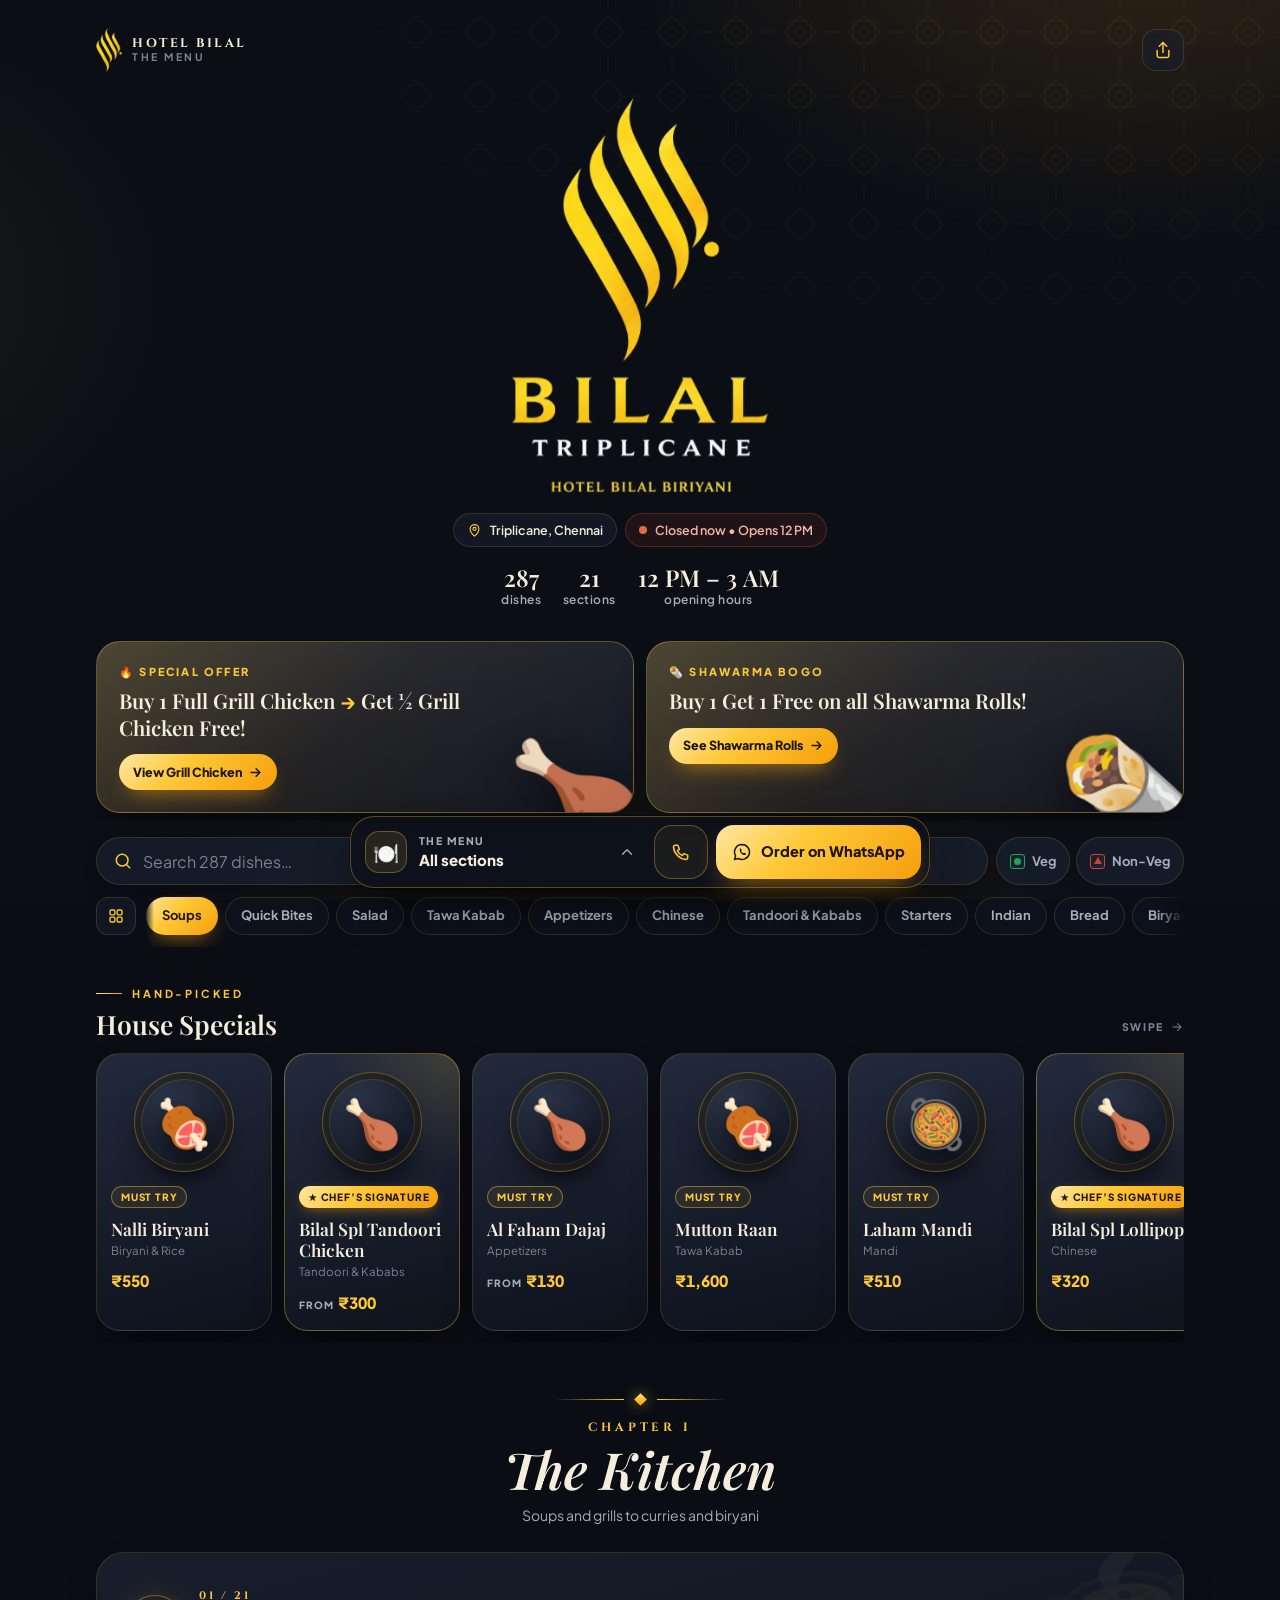
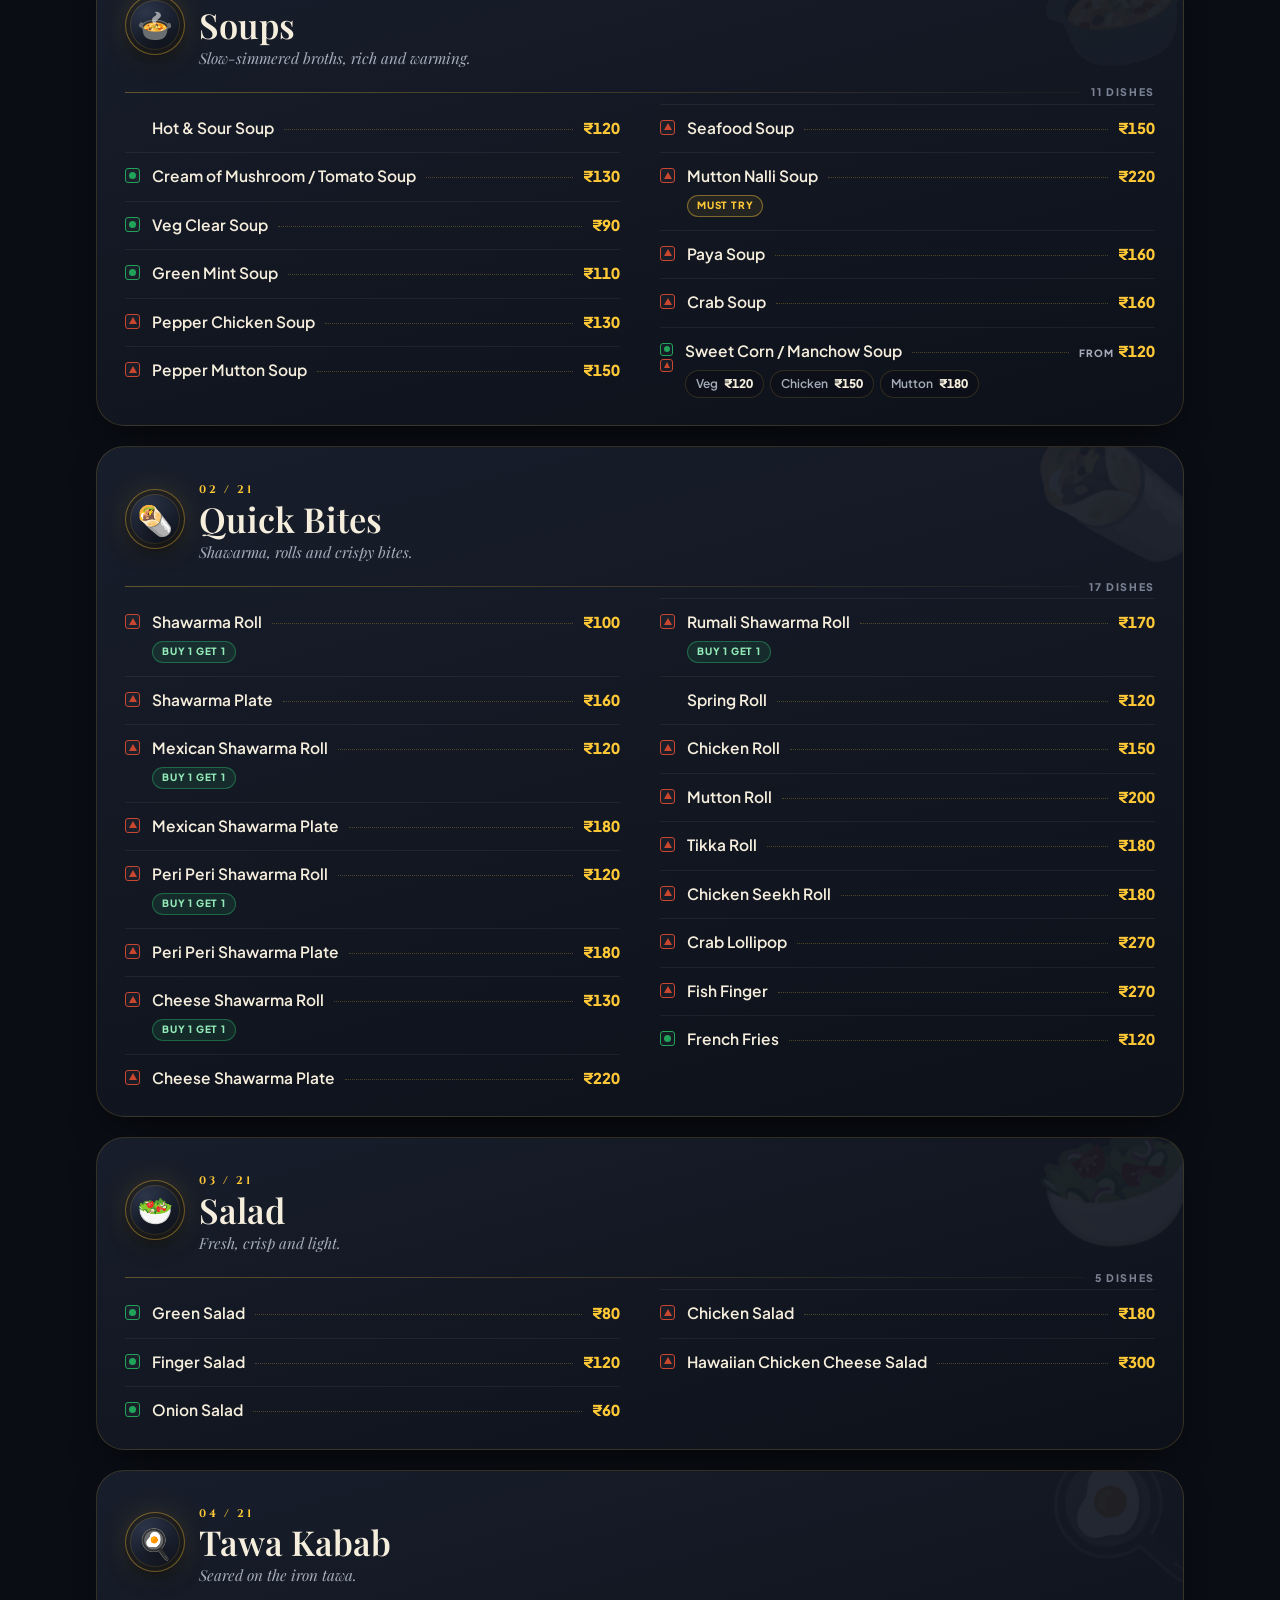
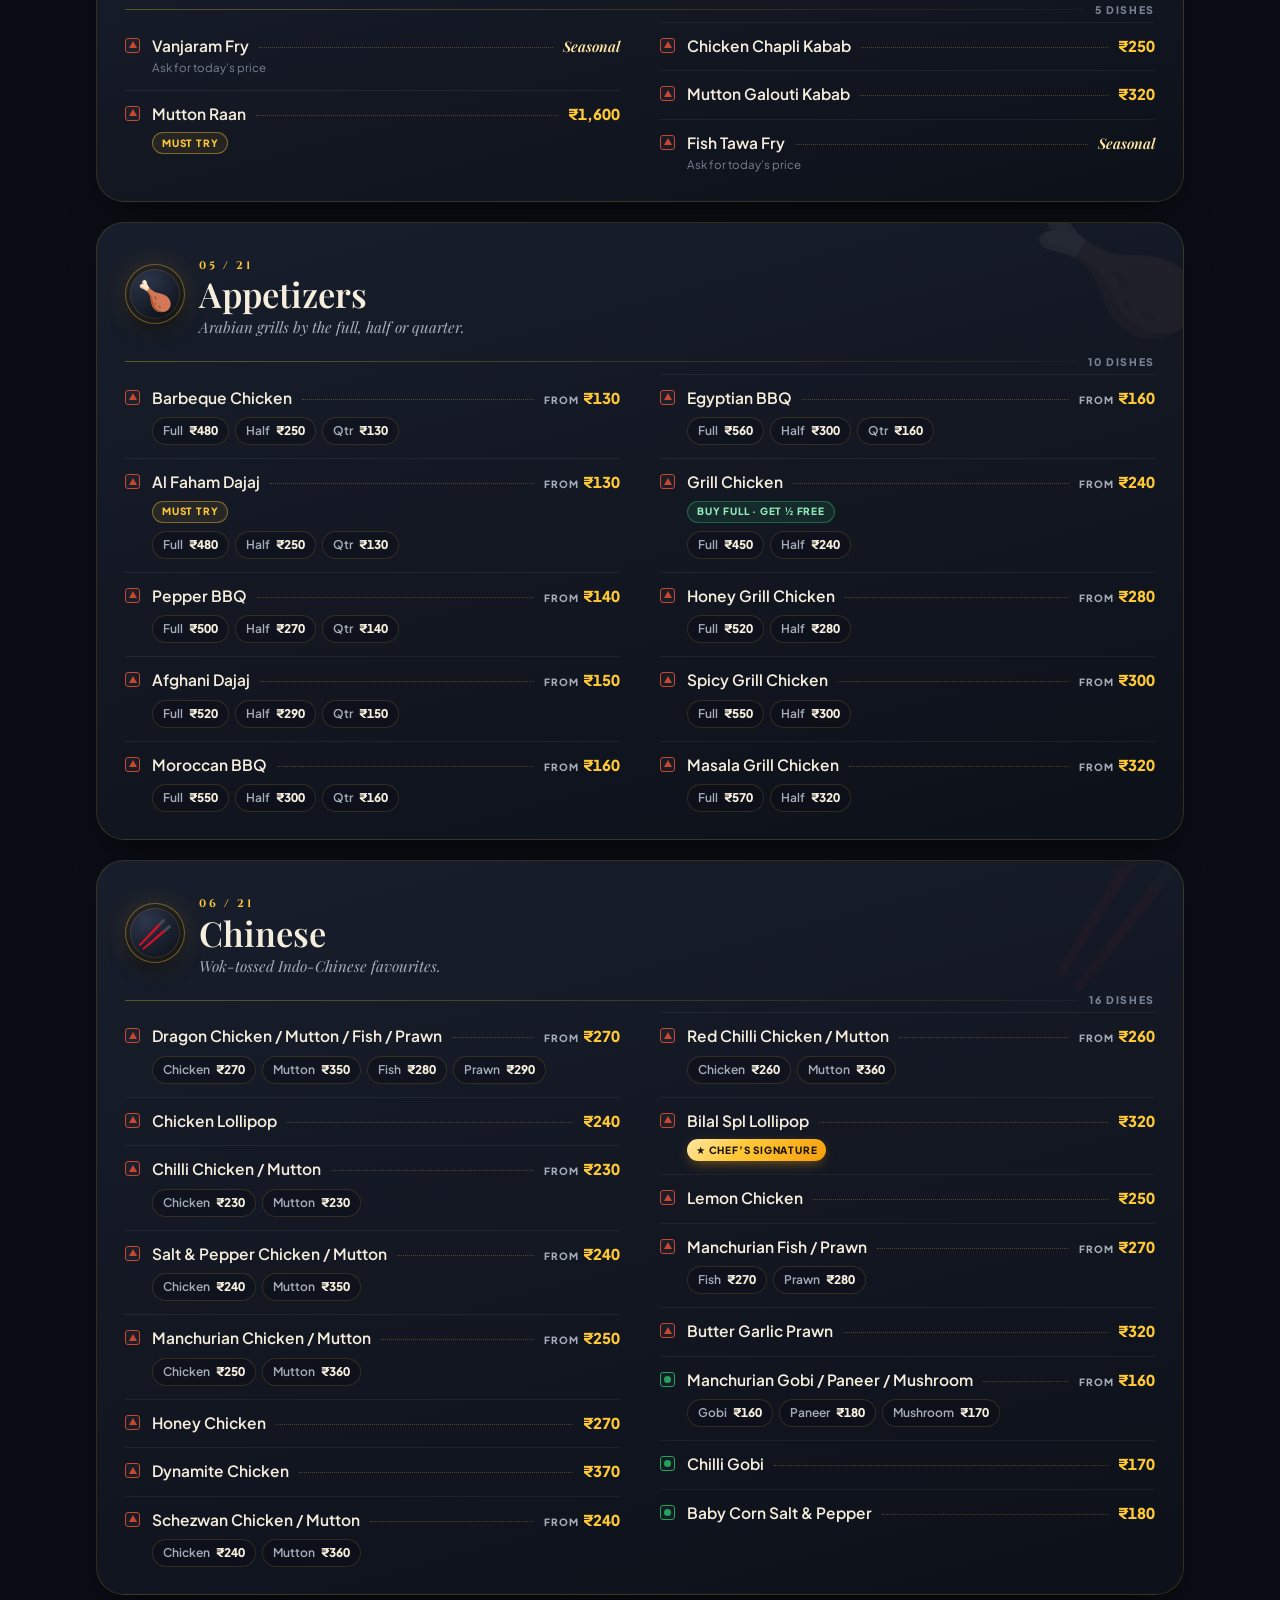
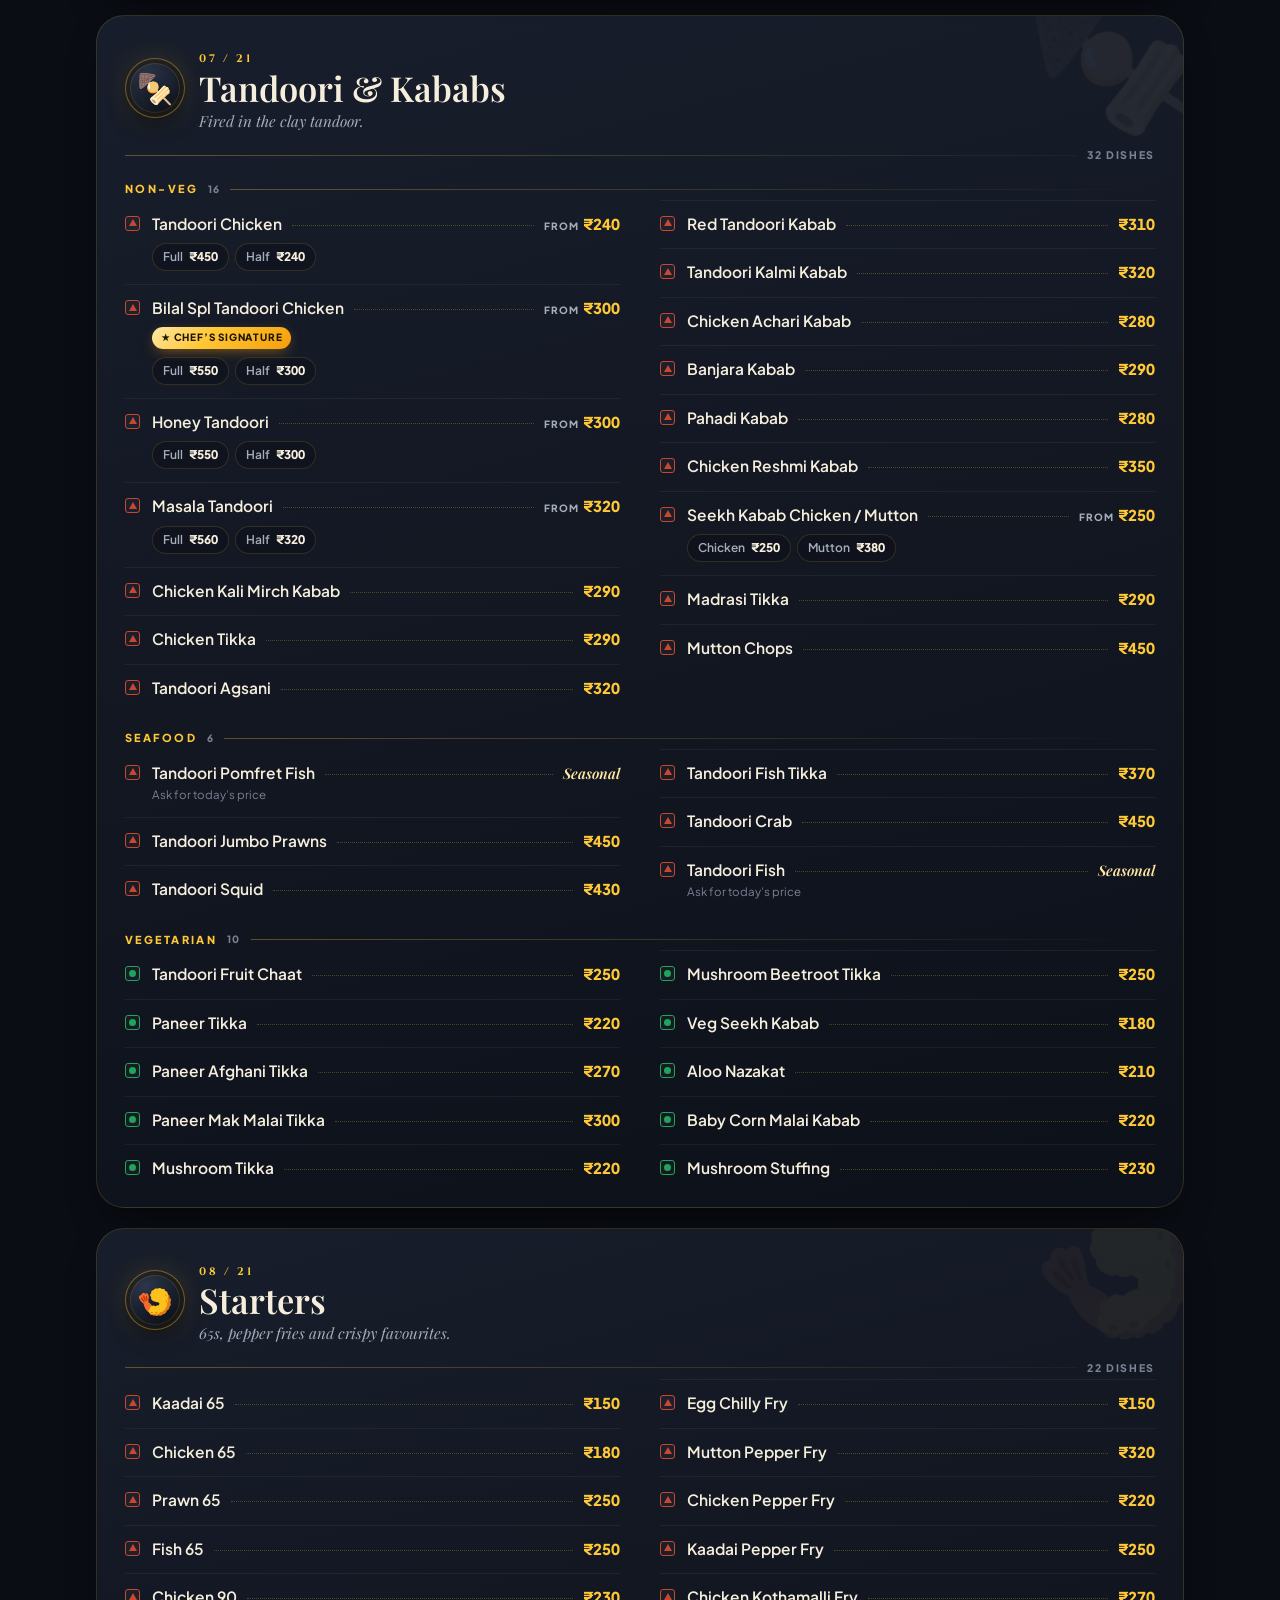
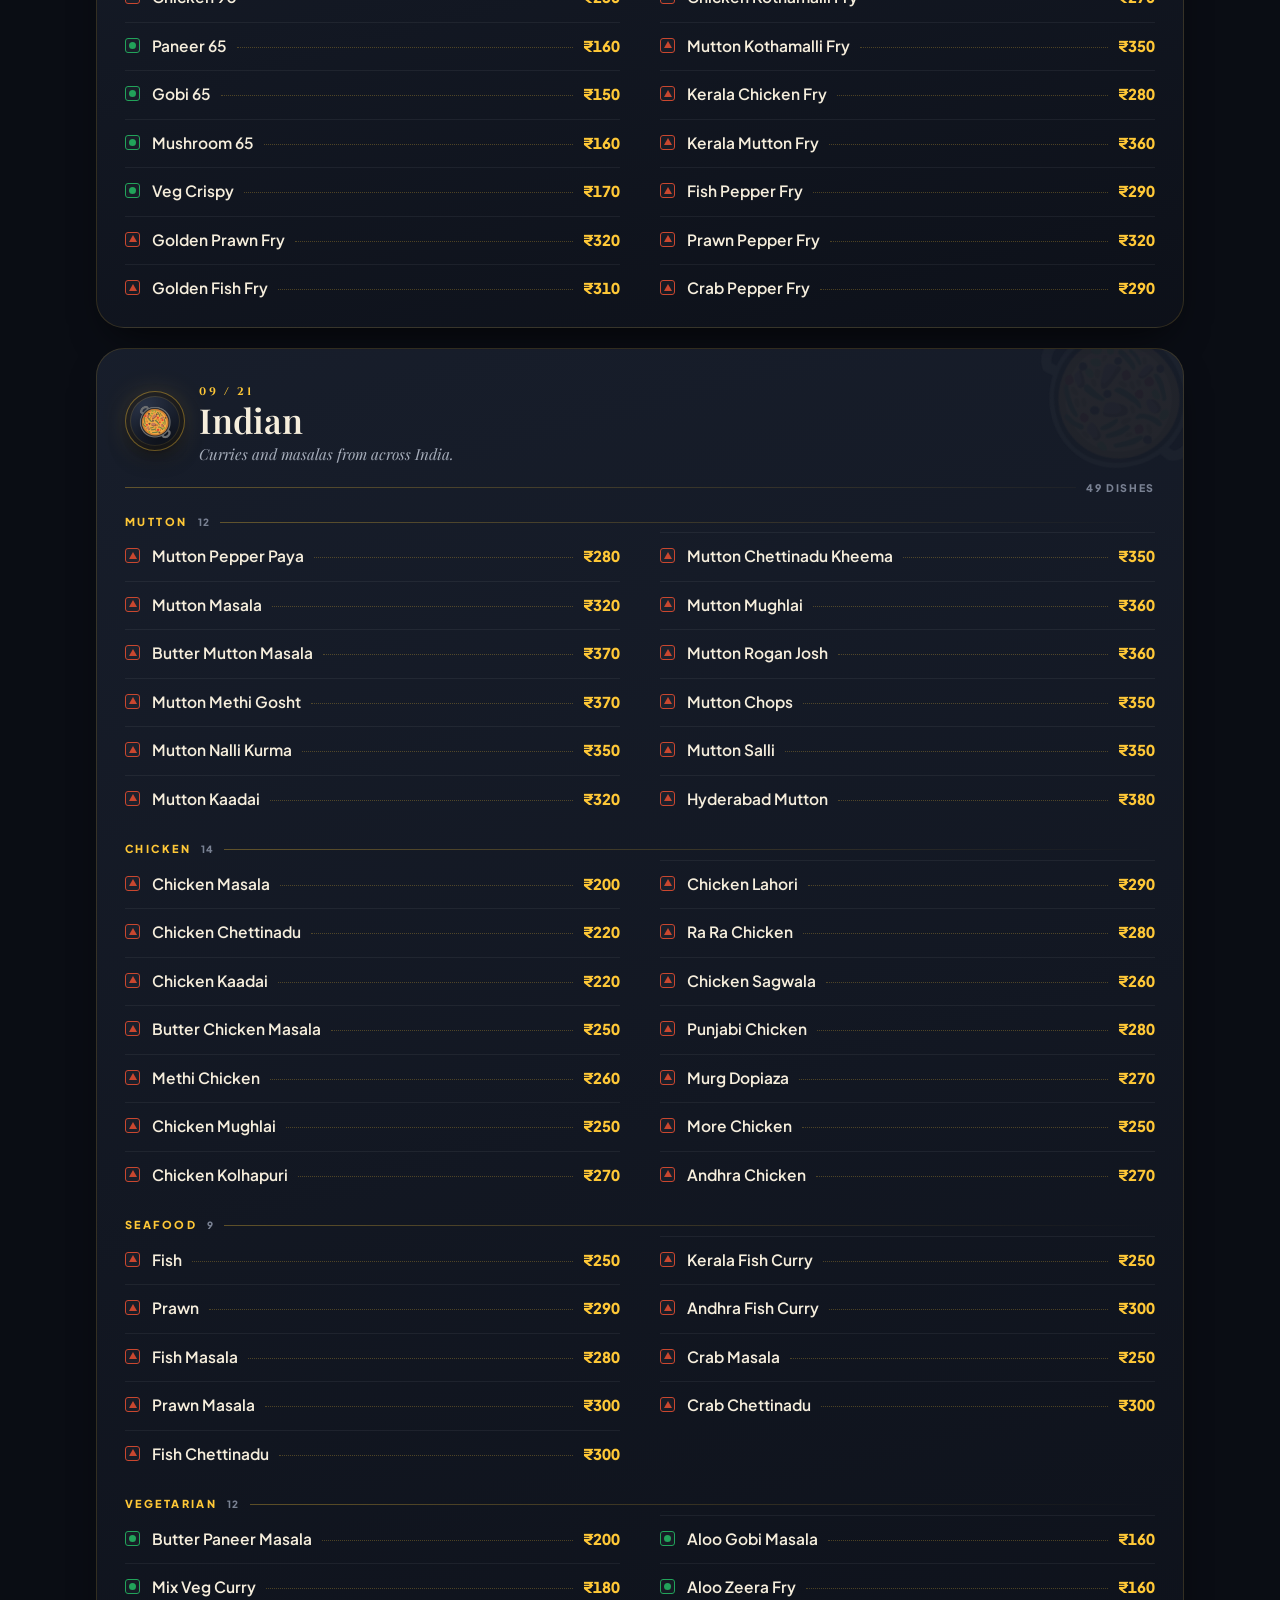
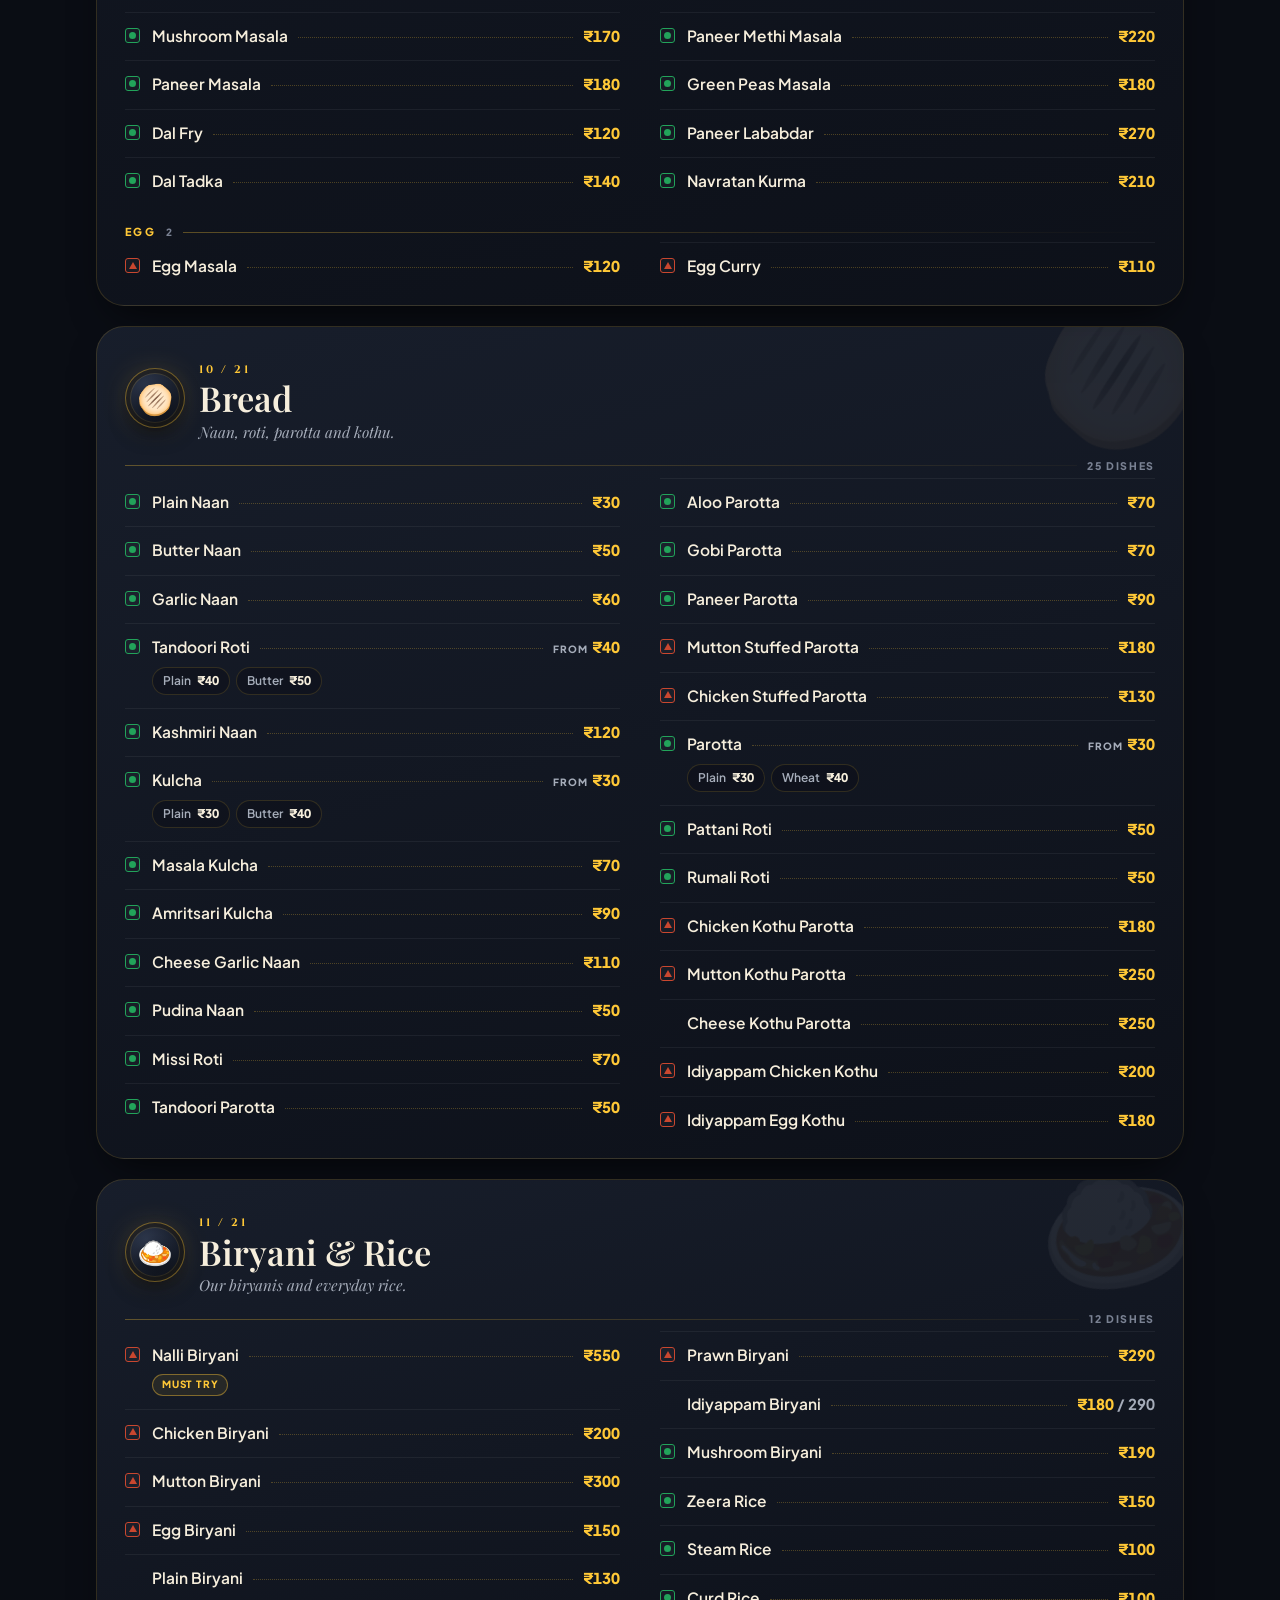
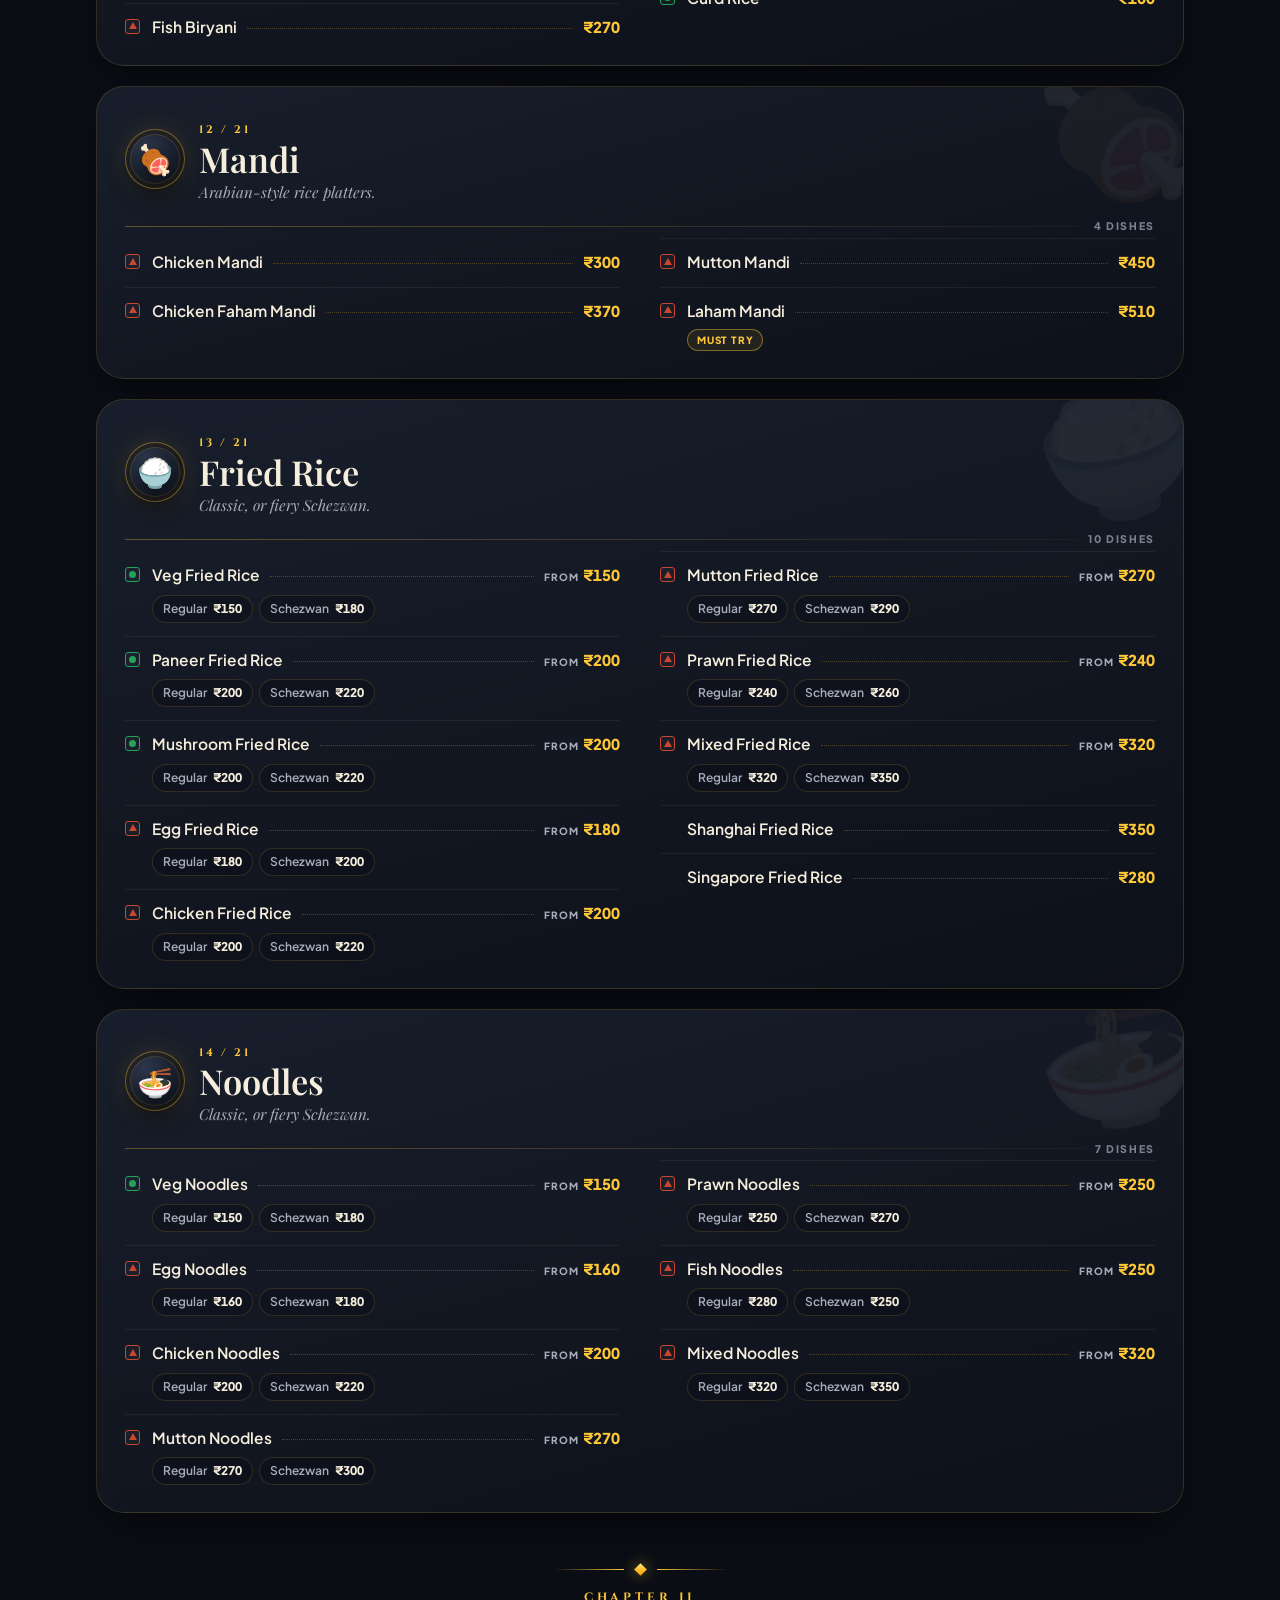
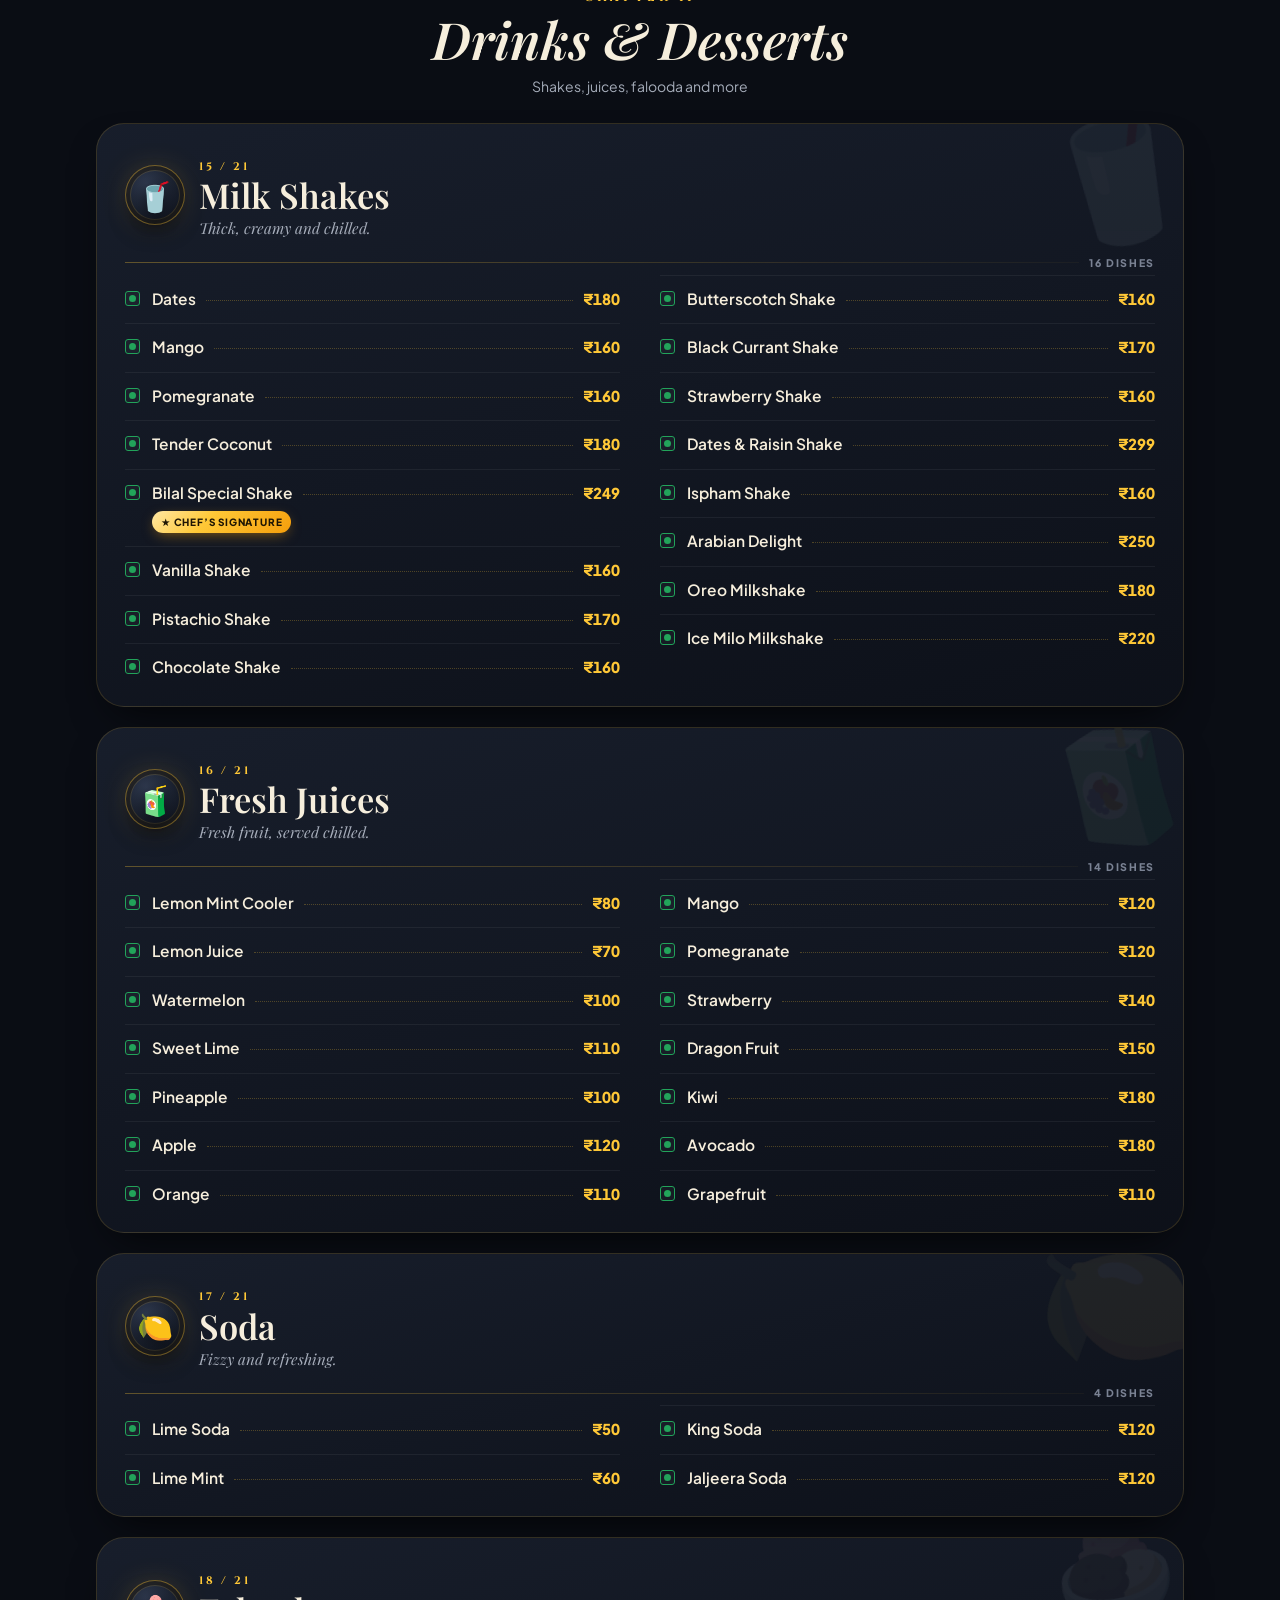
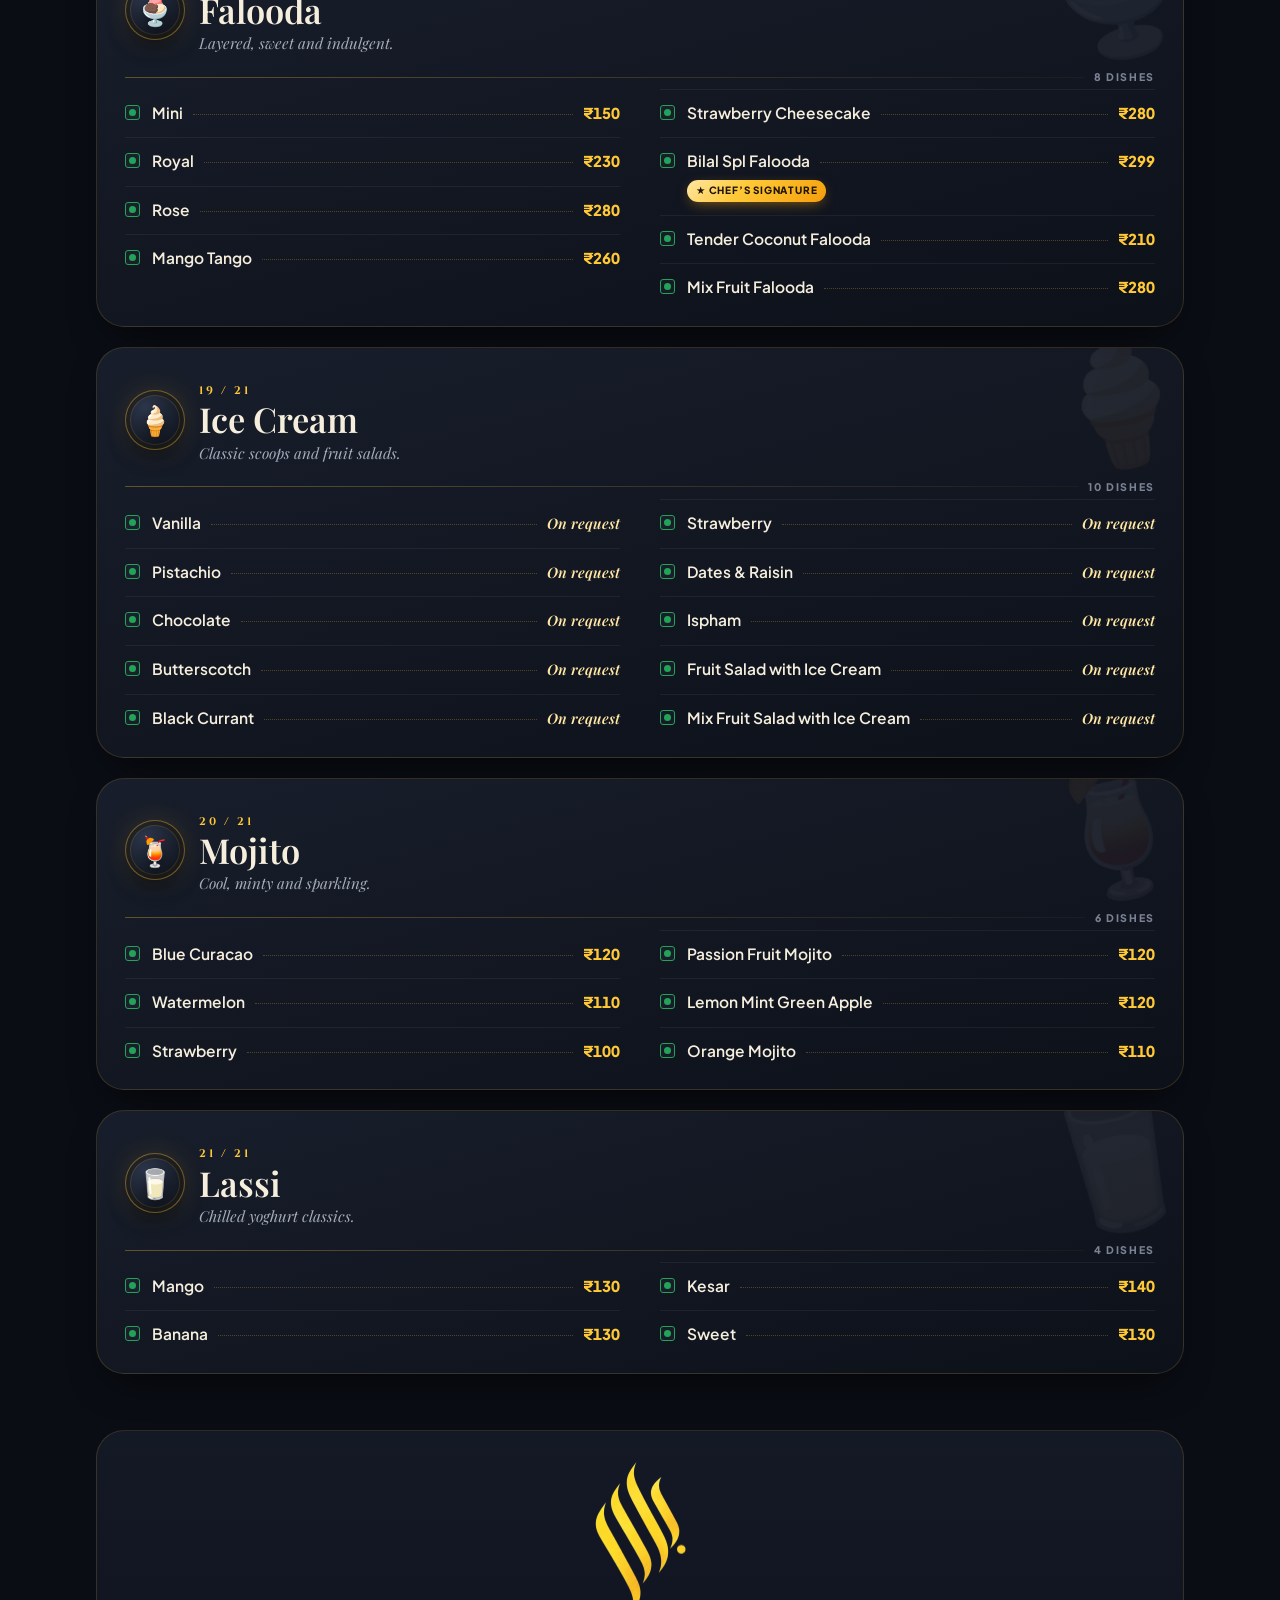
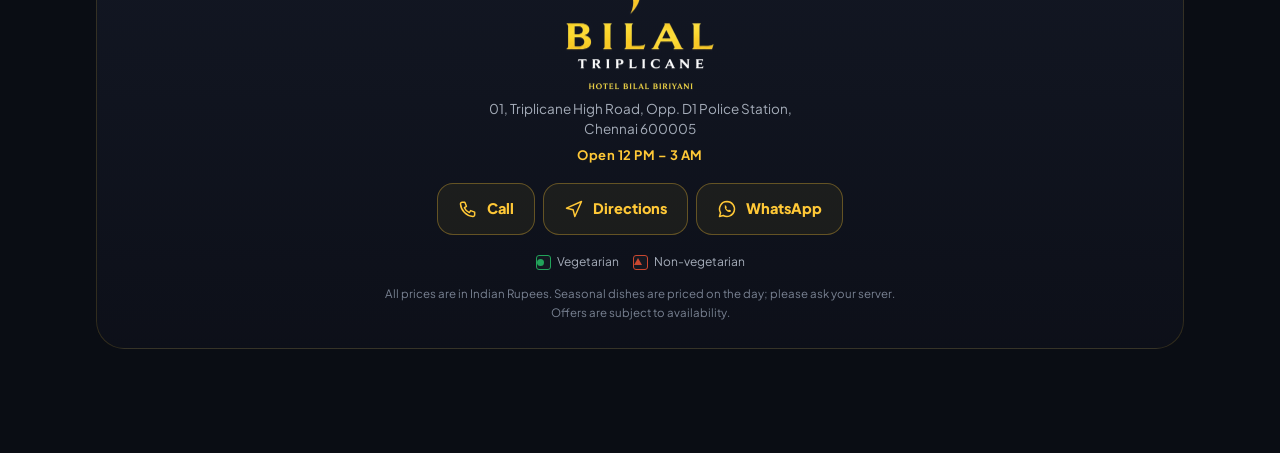
==== index.html @ dbc4f1e7 "Add files via upload" ====
<!doctype html>
<html lang="en">
<head>
<meta charset="utf-8">
<meta name="viewport" content="width=device-width, initial-scale=1, viewport-fit=cover">
<title>Hotel Bilal Biriyani · Menu</title>
<meta name="description" content="The full menu of Hotel Bilal Biriyani, Triplicane, Chennai: biryani, mandi, Arabian grills, tandoori, Chinese, Indian curries, breads, shakes, juices, falooda and more.">
<meta name="theme-color" content="#0A0D14">
<meta name="color-scheme" content="dark">
<meta name="robots" content="noindex">
<meta name="mobile-web-app-capable" content="yes">
<meta name="apple-mobile-web-app-capable" content="yes">
<meta name="apple-mobile-web-app-status-bar-style" content="black-translucent">
<meta name="apple-mobile-web-app-title" content="Hotel Bilal">
<meta property="og:type" content="website">
<meta property="og:title" content="Hotel Bilal Biriyani · Menu">
<meta property="og:description" content="Biryani, mandi, grills, tandoori and more from Triplicane, Chennai.">
<link rel="icon" type="image/png" href="[data-uri]">
<link rel="apple-touch-icon" href="apple-touch-icon.png">
<meta property="og:url" content="https://creativearc111-source.github.io/hotel-bilal-menu/">
<meta property="og:image" content="https://creativearc111-source.github.io/hotel-bilal-menu/og-image.jpg">
<meta property="og:image:width" content="1200">
<meta property="og:image:height" content="630">
<meta name="twitter:card" content="summary_large_image">
<link rel="preconnect" href="https://fonts.googleapis.com">
<link rel="preconnect" href="https://fonts.gstatic.com" crossorigin>
<link rel="stylesheet" href="https://fonts.googleapis.com/css2?family=Cinzel:wght@600;700&family=Playfair+Display:ital,wght@0,500;0,600;0,700;1,500;1,600&family=Plus+Jakarta+Sans:wght@400;500;600;700;800&display=swap">
<style>
/* ==========================================================================
   Design tokens
   ========================================================================== */
:root{
  --obsidian:#0A0D14;
  --slate:#121722;
  --gold:#FFC837;
  --amber:#F59E0B;
  --gold-soft:#FFE7A3;
  --cream:#F6EEDC;
  --text:#E7E2D6;
  --muted:#A6ADBA;
  --dim:#7A8293;
  --line:rgba(255,200,55,.15);
  --line-strong:rgba(255,200,55,.32);
  --veg:#22A35A;
  --nonveg:#C9472F;
  --ok:#34D27B;
  --grad-gold:linear-gradient(135deg,#FFE7A3 0%,#FFC837 40%,#F59E0B 100%);
  --on-gold:#1E1503;
  --shadow:0 18px 40px -18px rgba(0,0,0,.85);
  --font-brand:'Cinzel','Playfair Display',Georgia,serif;
  --font-display:'Playfair Display',Georgia,serif;
  --font-ui:'Plus Jakarta Sans',system-ui,-apple-system,'Segoe UI',Roboto,sans-serif;
  --ease:cubic-bezier(.22,1,.36,1);
  --sticky-h:124px;
  color-scheme:dark;
}

/* ==========================================================================
   Base
   ========================================================================== */
*,*::before,*::after{box-sizing:border-box}
[hidden]{display:none!important}
html{-webkit-text-size-adjust:100%;text-size-adjust:100%}
html.locked{overflow:hidden}
body{
  margin:0;min-height:100vh;background:var(--obsidian);color:var(--text);
  font-family:var(--font-ui);font-size:15px;line-height:1.5;
  -webkit-font-smoothing:antialiased;-moz-osx-font-smoothing:grayscale;
  -webkit-tap-highlight-color:transparent;overflow-x:hidden;
  padding-bottom:calc(104px + env(safe-area-inset-bottom));
}
button,input{font:inherit;color:inherit}
button{cursor:pointer;background:none;border:0;padding:0}
a{color:inherit}
::selection{background:rgba(255,200,55,.32);color:#fff}
:focus-visible{outline:2px solid var(--gold);outline-offset:3px;border-radius:10px}
mark{background:rgba(255,200,55,.24);color:var(--gold-soft);border-radius:4px;padding:0 2px}
.sr-only{position:absolute!important;width:1px;height:1px;padding:0;margin:-1px;overflow:hidden;clip:rect(0,0,0,0);white-space:nowrap;border:0}
.skip{position:fixed;left:16px;top:-80px;z-index:200;padding:10px 16px;border-radius:12px;background:var(--grad-gold);color:var(--on-gold);font-weight:700;text-decoration:none;transition:top .2s}
.skip:focus{top:12px}
.ico{width:20px;height:20px;flex:none;fill:none;stroke:currentColor;stroke-width:1.8;stroke-linecap:round;stroke-linejoin:round}
.sprite{position:absolute;width:0;height:0;overflow:hidden}

/* Ambient backdrop: warm glows + film grain */
.ambient{position:fixed;inset:0;z-index:-1;pointer-events:none;
  background:
    radial-gradient(70vmax 45vmax at 90% -12%,rgba(245,158,11,.17),transparent 62%),
    radial-gradient(50vmax 40vmax at -15% 32%,rgba(255,200,55,.07),transparent 60%),
    radial-gradient(70vmax 50vmax at 50% 118%,rgba(245,158,11,.10),transparent 60%),
    var(--obsidian)}
.ambient::after{content:"";position:absolute;inset:0;opacity:.06;mix-blend-mode:overlay;
  background-image:url("data:image/svg+xml,%3Csvg xmlns='http://www.w3.org/2000/svg' width='160' height='160'%3E%3Cfilter id='n'%3E%3CfeTurbulence type='fractalNoise' baseFrequency='.85' numOctaves='2' stitchTiles='stitch'/%3E%3C/filter%3E%3Crect width='100%25' height='100%25' filter='url(%23n)'/%3E%3C/svg%3E")}

/* Shared controls */
.icon-btn{width:42px;height:42px;border-radius:14px;display:inline-grid;place-items:center;color:var(--gold);flex:none;
  background:rgba(24,31,45,.6);border:1px solid var(--line);backdrop-filter:blur(16px);-webkit-backdrop-filter:blur(16px);
  transition:transform .2s var(--ease),border-color .2s,background .2s}
.icon-btn:hover{border-color:var(--line-strong);background:rgba(255,200,55,.08)}
.icon-btn:active{transform:scale(.94)}
.chip-btn{height:42px;padding:0 14px;border-radius:14px;display:inline-flex;align-items:center;gap:8px;color:var(--gold);font-weight:700;font-size:13px;
  background:rgba(24,31,45,.6);border:1px solid var(--line);backdrop-filter:blur(16px);-webkit-backdrop-filter:blur(16px);
  transition:transform .2s var(--ease),border-color .2s,background .2s}
.chip-btn:hover{border-color:var(--line-strong);background:rgba(255,200,55,.08)}
.chip-btn:active{transform:scale(.96)}
.btn{display:inline-flex;align-items:center;justify-content:center;gap:9px;height:52px;padding:0 20px;border-radius:16px;font-weight:800;font-size:14.5px;text-decoration:none;white-space:nowrap;
  transition:transform .2s var(--ease),box-shadow .25s,background .2s,border-color .2s}
.btn:active{transform:scale(.97)}
.btn.gold{background:var(--grad-gold);color:var(--on-gold);box-shadow:0 12px 28px -12px rgba(245,158,11,.7)}
.btn.gold:hover{box-shadow:0 14px 34px -10px rgba(245,158,11,.85)}
.btn.ghost{background:rgba(255,200,55,.06);color:var(--gold);border:1px solid var(--line-strong)}
.btn.ghost:hover{background:rgba(255,200,55,.12)}
.btn[disabled]{opacity:.45;pointer-events:none}
.eyebrow{display:inline-flex;align-items:center;gap:10px;margin:0;font-size:11px;font-weight:700;letter-spacing:.26em;text-transform:uppercase;color:var(--gold)}
.eyebrow::before{content:"";width:26px;height:1px;background:var(--grad-gold)}

/* Veg / non-veg marks (FSSAI style) */
.vmark{width:15px;height:15px;border:1.6px solid;border-radius:3px;display:inline-grid;place-items:center;flex:none;background:rgba(255,255,255,.03)}
.vmark.veg{border-color:var(--veg)}
.vmark.veg::after{content:"";width:7px;height:7px;border-radius:50%;background:var(--veg)}
.vmark.nonveg{border-color:var(--nonveg)}
.vmark.nonveg::after{content:"";width:0;height:0;border-left:4px solid transparent;border-right:4px solid transparent;border-bottom:7px solid var(--nonveg);margin-top:-1px}
.vmark.none{visibility:hidden}
.vmix{display:inline-flex;flex-direction:column;gap:3px;flex:none}
.vmix .vmark{width:13px;height:13px}
.vmix .vmark.veg::after{width:6px;height:6px}
.vmix .vmark.nonveg::after{border-left-width:3.5px;border-right-width:3.5px;border-bottom-width:6px}

/* Badges */
.badge{display:inline-flex;align-items:center;gap:4px;height:22px;padding:0 9px;border-radius:999px;font-size:10px;font-weight:800;letter-spacing:.08em;text-transform:uppercase;white-space:nowrap}
.badge.sig{background:var(--grad-gold);color:var(--on-gold);box-shadow:0 4px 14px -4px rgba(245,158,11,.6)}
.badge.must{color:var(--gold);background:rgba(255,200,55,.08);border:1px solid rgba(255,200,55,.42)}
.badge.promo{color:#93EAB8;background:rgba(52,210,123,.1);border:1px solid rgba(52,210,123,.36)}

/* ==========================================================================
   Hero
   ========================================================================== */
.hero-wrap{position:relative;overflow:hidden}
.hero-wrap::before{content:"";position:absolute;inset:0;pointer-events:none;opacity:.07;
  background-image:url("data:image/svg+xml,%3Csvg xmlns='http://www.w3.org/2000/svg' width='64' height='64' viewBox='0 0 64 64'%3E%3Cg fill='none' stroke='%23FFC837' stroke-width='1'%3E%3Crect x='21' y='21' width='22' height='22'/%3E%3Crect x='21' y='21' width='22' height='22' transform='rotate(45 32 32)'/%3E%3Ccircle cx='32' cy='32' r='5'/%3E%3Cpath d='M0 32h10M54 32h10M32 0v10M32 54v10'/%3E%3C/g%3E%3C/svg%3E");
  -webkit-mask-image:radial-gradient(120% 90% at 80% 0%,#000 10%,transparent 70%);mask-image:radial-gradient(120% 90% at 80% 0%,#000 10%,transparent 70%)}
.hero{position:relative;max-width:1120px;margin:0 auto;padding:calc(14px + env(safe-area-inset-top)) 16px 6px}
.topbar{display:flex;align-items:center;justify-content:space-between;gap:12px}
.brandmark{display:flex;align-items:center;gap:10px;min-width:0}
.brand-mark{display:block;height:44px;width:auto;flex:none;mix-blend-mode:screen}
.brandmark-text{display:flex;flex-direction:column;line-height:1.2;min-width:0}
.brandmark-text b{font-family:var(--font-brand);font-size:12.5px;letter-spacing:.2em;color:var(--cream);white-space:nowrap}
.brandmark-text span{font-size:10.5px;letter-spacing:.24em;text-transform:uppercase;color:var(--dim);font-weight:700}
.top-actions{display:flex;gap:8px;flex:none}
.hero-body{padding:18px 0 0}
.hero-body{text-align:center}
.brand-logo{margin:0 auto;line-height:0}
/* The logo is gold on black; screen blending drops the black so it sits on the page background */
.brand-logo img{display:inline-block;width:min(48vw,230px);height:auto;mix-blend-mode:screen}
.hero-badges{display:flex;flex-wrap:wrap;justify-content:center;gap:8px;margin-top:18px}
.pill{display:inline-flex;align-items:center;gap:8px;height:34px;padding:0 13px;border-radius:999px;font-size:12.5px;font-weight:600;white-space:nowrap;text-decoration:none;
  background:rgba(24,31,45,.6);border:1px solid var(--line);backdrop-filter:blur(16px);-webkit-backdrop-filter:blur(16px)}
.pill .ico{width:15px;height:15px}
a.pill{color:var(--cream);transition:border-color .2s,background .2s}
a.pill:hover{border-color:var(--line-strong);background:rgba(255,200,55,.07)}
.pill.loc .ico{color:var(--gold)}
.status{color:#A8F0C6;background:rgba(52,210,123,.08);border-color:rgba(52,210,123,.28)}
.status .dot{width:8px;height:8px;border-radius:50%;background:var(--ok);animation:pulse 2.2s infinite}
.status.soon{color:#FFD58A;background:rgba(245,158,11,.1);border-color:rgba(245,158,11,.35)}
.status.soon .dot{background:var(--amber);animation-name:pulseAmber}
.status.closed{color:#F7B4A6;background:rgba(201,71,47,.1);border-color:rgba(201,71,47,.35)}
.status.closed .dot{background:#E8664C;animation:none}
@keyframes pulse{0%{box-shadow:0 0 0 0 rgba(52,210,123,.6)}70%{box-shadow:0 0 0 9px rgba(52,210,123,0)}100%{box-shadow:0 0 0 0 rgba(52,210,123,0)}}
@keyframes pulseAmber{0%{box-shadow:0 0 0 0 rgba(245,158,11,.6)}70%{box-shadow:0 0 0 9px rgba(245,158,11,0)}100%{box-shadow:0 0 0 0 rgba(245,158,11,0)}}
.hero-stats{display:flex;justify-content:center;gap:22px;margin-top:18px;color:var(--muted);font-size:12px;font-weight:600;letter-spacing:.04em}
.hero-stats b{display:block;font-family:var(--font-display);font-size:1.45rem;font-weight:600;color:var(--cream);letter-spacing:0;line-height:1.1}

/* Offer carousel */
.offers{margin:22px -16px 0;position:relative}
.offer-track{position:relative;display:flex;gap:12px;overflow-x:auto;overscroll-behavior-x:contain;scroll-snap-type:x mandatory;scroll-padding:0 16px;padding:4px 16px 8px;scrollbar-width:none}
.offer-track::-webkit-scrollbar{display:none}
.offer{position:relative;flex:0 0 87%;scroll-snap-align:start;overflow:hidden;border-radius:24px;padding:18px 18px 16px;min-height:150px;
  background:linear-gradient(135deg,rgba(255,200,55,.22),rgba(245,158,11,.07) 46%,rgba(18,23,34,.4)),linear-gradient(180deg,#1A2131,#121722);
  border:1px solid var(--line-strong);box-shadow:var(--shadow);isolation:isolate}
.offer::after{content:"";position:absolute;inset:0;z-index:-1;pointer-events:none;
  background:linear-gradient(105deg,transparent 30%,rgba(255,231,163,.13) 46%,transparent 62%);transform:translateX(-110%);animation:sheen 7s ease-in-out infinite}
.offer:nth-child(2)::after{animation-delay:3.5s}
@keyframes sheen{0%,62%{transform:translateX(-110%)}100%{transform:translateX(110%)}}
.offer-glyph{position:absolute;right:-8px;bottom:-22px;z-index:-1;font-size:104px;line-height:1;transform:rotate(-10deg);opacity:.92;filter:drop-shadow(0 14px 22px rgba(0,0,0,.6))}
.offer-kicker{margin:0;font-size:11px;font-weight:800;letter-spacing:.2em;text-transform:uppercase;color:var(--gold)}
.offer-title{margin:8px 0 14px;max-width:76%;font-family:var(--font-display);font-weight:600;font-size:1.28rem;line-height:1.25;color:var(--cream)}
.offer-title .arr{color:var(--gold);font-family:var(--font-ui);font-weight:700}
.offer-cta{display:inline-flex;align-items:center;gap:6px;height:36px;padding:0 14px;border-radius:999px;font-size:12.5px;font-weight:800;color:var(--on-gold);background:var(--grad-gold);box-shadow:0 10px 22px -10px rgba(245,158,11,.8);transition:transform .2s var(--ease)}
.offer-cta:active{transform:scale(.95)}
.offer-cta .ico{width:15px;height:15px;stroke-width:2.4}
.offer-dots{display:flex;justify-content:center;gap:6px;margin-top:6px}
.offer-dot{width:7px;height:7px;border-radius:999px;background:rgba(255,200,55,.25);transition:width .35s var(--ease),background .35s}
.offer-dot[aria-current="true"]{width:22px;background:var(--gold)}
.offer-dot::before{content:"";display:block;width:24px;height:24px;margin:-8px 0 0 -8px}

/* ==========================================================================
   Sticky search + category bar
   ========================================================================== */
.sticky{position:sticky;top:0;z-index:40;padding:10px 0 0;transition:background .3s,box-shadow .3s,border-color .3s;border-bottom:1px solid transparent}
.sticky.stuck{background:rgba(10,13,20,.76);backdrop-filter:blur(16px) saturate(150%);-webkit-backdrop-filter:blur(16px) saturate(150%);border-bottom-color:var(--line);box-shadow:0 14px 30px -22px rgba(0,0,0,.95)}
.sticky-inner{max-width:1120px;margin:0 auto;padding:0 16px}
.search-row{display:flex;gap:8px;align-items:center}
.search{position:relative;flex:1;min-width:0;display:flex;align-items:center;height:48px;padding:0 6px 0 44px;border-radius:999px;
  background:rgba(24,31,45,.78);border:1px solid var(--line);backdrop-filter:blur(16px);-webkit-backdrop-filter:blur(16px);
  box-shadow:0 12px 30px -18px rgba(0,0,0,.9);transition:border-color .25s,box-shadow .25s}
.search:focus-within{border-color:rgba(255,200,55,.55);box-shadow:0 0 0 4px rgba(255,200,55,.12),0 12px 30px -18px rgba(0,0,0,.9)}
.search>.ico{position:absolute;left:16px;color:var(--gold)}
.search input{flex:1;min-width:0;height:100%;background:none;border:0;outline:0;color:var(--cream);font-size:16px}
.search input::placeholder{color:var(--dim)}
.search input::-webkit-search-cancel-button{-webkit-appearance:none;display:none}
.search-clear{width:36px;height:36px;border-radius:50%;display:grid;place-items:center;color:var(--muted);flex:none}
.search-clear:hover{color:var(--cream);background:rgba(255,255,255,.06)}
.search-clear .ico{width:16px;height:16px}
.diet{display:flex;gap:6px;flex:none}
.diet-pill{height:48px;padding:0 13px;border-radius:999px;display:inline-flex;align-items:center;gap:7px;font-size:13px;font-weight:700;color:var(--muted);
  background:rgba(24,31,45,.78);border:1px solid var(--line);backdrop-filter:blur(16px);-webkit-backdrop-filter:blur(16px);
  transition:color .2s,border-color .2s,background .2s,transform .2s var(--ease)}
.diet-pill:active{transform:scale(.95)}
.diet-pill[aria-pressed="true"][data-diet="veg"]{color:#B9F1CF;border-color:rgba(34,163,90,.7);background:rgba(34,163,90,.16)}
.diet-pill[aria-pressed="true"][data-diet="nonveg"]{color:#F9C3B4;border-color:rgba(201,71,47,.75);background:rgba(201,71,47,.16)}
.cats{display:flex;align-items:flex-start;gap:8px;margin:10px -16px 0 0}
.cats .icon-btn{width:40px;height:38px;border-radius:12px;margin-top:2px}
.cats .icon-btn .ico{width:18px;height:18px}
.cat-track{position:relative;flex:1;min-width:0;display:flex;gap:7px;overflow-x:auto;padding:2px 16px 12px 2px;scrollbar-width:none;
  -webkit-mask-image:linear-gradient(90deg,transparent 0,#000 10px,#000 calc(100% - 28px),transparent);mask-image:linear-gradient(90deg,transparent 0,#000 10px,#000 calc(100% - 28px),transparent)}
.cat-track::-webkit-scrollbar{display:none}
.cat{position:relative;z-index:1;flex:none;height:38px;padding:0 15px;border-radius:999px;border:1px solid var(--line);background:rgba(18,23,34,.55);
  color:var(--muted);font-weight:700;font-size:13px;white-space:nowrap;transition:color .3s,border-color .3s,background .3s,opacity .3s}
.cat:hover{color:var(--cream)}
.cat.active{color:var(--on-gold);border-color:transparent;background:transparent}
.cat.is-empty{opacity:.35}
.cat-ink{position:absolute;z-index:0;top:2px;left:0;height:38px;width:0;border-radius:999px;background:var(--grad-gold);box-shadow:0 8px 22px -8px rgba(245,158,11,.7);pointer-events:none}
.cat-ink.ready{transition:transform .5s var(--ease),width .5s var(--ease)}

/* ==========================================================================
   Menu
   ========================================================================== */
.menu{max-width:1120px;margin:0 auto;padding:4px 16px 0;min-height:100vh}
.result-note{display:flex;align-items:center;justify-content:space-between;gap:10px;margin:14px 0 0;padding:10px 14px;border-radius:14px;
  background:rgba(255,200,55,.06);border:1px solid var(--line);font-size:13px;color:var(--muted)}
.result-note b{color:var(--cream)}
.link-btn{color:var(--gold);font-weight:700;font-size:13px;text-decoration:underline;text-underline-offset:3px;white-space:nowrap}

/* House specials rail */
.specials{margin-top:24px}
.rail-head{display:flex;align-items:flex-end;justify-content:space-between;gap:12px}
.rail-head h2{margin:8px 0 0;font-family:var(--font-display);font-weight:600;font-size:1.65rem;line-height:1.1;color:var(--cream)}
.rail-hint{display:inline-flex;align-items:center;gap:6px;font-size:10.5px;font-weight:800;letter-spacing:.16em;text-transform:uppercase;color:var(--dim);padding-bottom:4px}
.rail-hint .ico{width:14px;height:14px}
.rail{display:flex;gap:12px;overflow-x:auto;scroll-snap-type:x mandatory;scroll-padding:0 16px;padding:14px 16px 12px;margin:0 -16px;scrollbar-width:none;overscroll-behavior-x:contain}
.rail::-webkit-scrollbar{display:none}
.spec{position:relative;flex:0 0 176px;scroll-snap-align:start;display:flex;flex-direction:column;align-items:flex-start;text-align:left;padding:14px 14px 16px;border-radius:24px;overflow:hidden;
  background:linear-gradient(165deg,rgba(38,47,67,.85),rgba(16,20,30,.85));border:1px solid var(--line);box-shadow:var(--shadow);
  transition:transform .35s var(--ease),border-color .3s,box-shadow .35s}
.spec.sig{border-color:rgba(255,200,55,.35);background:radial-gradient(120% 70% at 100% 0%,rgba(255,200,55,.14),transparent 60%),linear-gradient(165deg,rgba(38,47,67,.88),rgba(16,20,30,.88))}
.spec:active{transform:scale(.97)}
@media (hover:hover){.spec:hover{transform:translateY(-4px);border-color:var(--line-strong);box-shadow:0 0 0 1px rgba(255,200,55,.22),0 18px 40px -16px rgba(255,200,55,.3)}}
.spec-plate{align-self:center;width:100px;height:100px;border-radius:50%;display:grid;place-items:center;font-size:48px;line-height:1;margin:4px 0 14px;
  background:radial-gradient(circle at 34% 28%,#2C3549,#141A26 68%);
  box-shadow:inset 0 0 0 1px rgba(255,200,55,.3),inset 0 0 0 7px rgba(10,13,20,.55),inset 0 0 0 8px rgba(255,200,55,.14),0 16px 30px -14px rgba(0,0,0,.95)}
.spec-plate span{filter:drop-shadow(0 8px 10px rgba(0,0,0,.55));transition:transform .5s var(--ease)}
@media (hover:hover){.spec:hover .spec-plate span{transform:scale(1.08) rotate(-6deg)}}
.spec-name{margin-top:10px;font-family:var(--font-display);font-weight:600;font-size:1.08rem;line-height:1.22;color:var(--cream)}
.spec-meta{margin-top:3px;font-size:11.5px;color:var(--dim)}
.spec-price{margin-top:10px;font-weight:800;color:var(--gold);font-variant-numeric:tabular-nums}
.spec-price small{font-size:10px;font-weight:800;letter-spacing:.1em;text-transform:uppercase;color:var(--muted);margin-right:4px}

/* Chapter dividers */
.chapter{text-align:center;padding:52px 0 6px}
.orn{display:flex;align-items:center;justify-content:center;gap:12px}
.orn::before,.orn::after{content:"";width:70px;height:1px;background:linear-gradient(90deg,transparent,var(--gold))}
.orn::after{transform:scaleX(-1)}
.orn i{width:9px;height:9px;transform:rotate(45deg);background:var(--grad-gold);box-shadow:0 0 14px rgba(255,200,55,.6)}
.chapter-kicker{margin:14px 0 0;font-family:var(--font-brand);font-size:12px;font-weight:700;letter-spacing:.32em;color:var(--gold)}
.chapter-title{margin:6px 0 0;font-family:var(--font-display);font-style:italic;font-weight:600;font-size:clamp(2.1rem,9.5vw,3.2rem);line-height:1.08;color:var(--cream)}
.chapter-sub{margin:8px 0 0;color:var(--muted);font-size:14px}

/* Section cards */
.section{position:relative;overflow:hidden;margin-top:16px;padding:20px 16px 8px;border-radius:28px;scroll-margin-top:calc(var(--sticky-h) + 8px);
  background:linear-gradient(165deg,rgba(31,39,56,.66),rgba(15,19,29,.66));border:1px solid var(--line);box-shadow:var(--shadow);
  transition:opacity .7s var(--ease),transform .7s var(--ease)}
.section::before{content:attr(data-icon);position:absolute;right:-16px;top:-26px;font-size:132px;line-height:1;opacity:.07;pointer-events:none;transform:rotate(-12deg);filter:saturate(.6)}
.section.reveal:not(.in){opacity:0;transform:translateY(22px)}
.sec-head{position:relative;display:flex;align-items:center;gap:14px}
.medal{width:60px;height:60px;flex:none;border-radius:50%;display:grid;place-items:center;font-size:29px;line-height:1;
  background:radial-gradient(circle at 35% 30%,#2E384D,#121722 70%);
  box-shadow:inset 0 0 0 1px rgba(255,200,55,.38),inset 0 0 0 5px rgba(10,13,20,.6),inset 0 0 0 6px rgba(255,200,55,.14),0 10px 24px -10px rgba(0,0,0,.9),0 0 34px -12px rgba(255,200,55,.45)}
.medal span{filter:drop-shadow(0 6px 8px rgba(0,0,0,.5))}
.sec-titles{min-width:0;flex:1}
.sec-index{font-family:var(--font-brand);font-size:11px;font-weight:700;letter-spacing:.24em;color:var(--gold)}
.sec-title{margin:2px 0 0;font-family:var(--font-display);font-weight:600;font-size:clamp(1.55rem,6.6vw,2.15rem);line-height:1.08;color:var(--cream)}
.sec-tag{margin:4px 0 0;font-family:var(--font-display);font-style:italic;color:var(--muted);font-size:.95rem;line-height:1.35}
.sec-rule{display:flex;align-items:center;gap:10px;margin:16px 0 4px;font-size:10.5px;font-weight:800;letter-spacing:.16em;text-transform:uppercase;color:var(--dim)}
.sec-rule::before{content:"";flex:1;height:1px;background:linear-gradient(90deg,var(--line-strong),rgba(255,200,55,.04))}
.sub-head{display:flex;align-items:center;gap:10px;margin:18px 0 2px;font-size:11px;font-weight:800;letter-spacing:.22em;text-transform:uppercase;color:var(--gold)}
.sub-head::after{content:"";flex:1;height:1px;background:linear-gradient(90deg,var(--line-strong),transparent)}
.sub-head small{font-size:10px;color:var(--dim);letter-spacing:.12em}

/* Item rows */
.items{list-style:none;margin:0;padding:0}
.item{position:relative;display:flex;align-items:flex-start;gap:12px;padding:13px 12px;margin:0 -12px;border-radius:14px;transition:background .25s}
.item::before{content:"";position:absolute;left:12px;right:12px;top:0;height:1px;background:rgba(255,255,255,.055)}
.items > .item:first-child::before{display:none}
.item:active{background:rgba(255,200,55,.07)}
@media (hover:hover){.item:hover{background:rgba(255,200,55,.045)}}
.item > .vmark,.item > .vmix{margin-top:3px}
.item-body{flex:1;min-width:0}
.item-line{display:flex;align-items:baseline;gap:10px}
.item-name{min-width:0;font-weight:600;font-size:15.5px;line-height:1.38;color:var(--cream)}
.leader{flex:1;min-width:14px;border-bottom:1.5px dotted rgba(255,200,55,.26);transform:translateY(-4px)}
.item-price{flex:none;font-weight:800;font-size:15px;color:var(--gold);font-variant-numeric:tabular-nums;white-space:nowrap}
.item-price small{font-size:10px;font-weight:800;letter-spacing:.1em;text-transform:uppercase;color:var(--muted);margin-right:4px}
.item-price .alt{color:var(--muted);font-weight:700}
.seasonal{font-family:var(--font-display);font-style:italic;font-weight:600;font-size:14.5px;color:var(--gold-soft)}
.item-note{margin-top:2px;font-size:11.5px;color:var(--dim)}
.item-badges{display:flex;flex-wrap:wrap;gap:6px;margin-top:7px}
.chips{display:flex;flex-wrap:wrap;gap:6px;margin-top:8px}
.chip{display:inline-flex;align-items:center;gap:6px;height:28px;padding:0 10px;border-radius:999px;border:1px solid var(--line);background:rgba(10,13,20,.4);font-size:12px;font-weight:600;color:var(--muted);font-variant-numeric:tabular-nums;transition:opacity .25s,border-color .25s,color .25s}
.chip b{color:var(--cream);font-weight:800}
.chip.hit{border-color:var(--gold);color:var(--gold);background:rgba(255,200,55,.08)}
.chip.dim{opacity:.32}
.section.in .item{animation:rowIn .6s var(--ease) backwards;animation-delay:var(--d,0ms)}
@keyframes rowIn{from{opacity:0;transform:translateY(10px)}to{opacity:1;transform:none}}
.item.flash{animation:itemFlash 1.9s var(--ease)!important}
@keyframes itemFlash{0%,100%{background:transparent;box-shadow:none}20%,60%{background:rgba(255,200,55,.12);box-shadow:inset 0 0 0 1px rgba(255,200,55,.6)}}

.empty{margin:40px auto 0;max-width:420px;text-align:center;padding:30px 20px;border-radius:24px;background:rgba(18,23,34,.6);border:1px dashed var(--line-strong)}
.empty-glyph{font-size:44px}
.empty h3{margin:10px 0 6px;font-family:var(--font-display);font-size:1.35rem;color:var(--cream)}
.empty p{margin:0;color:var(--muted);font-size:14px}
.suggest{display:flex;flex-wrap:wrap;justify-content:center;gap:8px;margin-top:16px}
.suggest button{height:34px;padding:0 13px;border-radius:999px;border:1px solid var(--line);color:var(--gold);font-weight:700;font-size:12.5px;background:rgba(255,200,55,.05)}
.suggest button:hover{background:rgba(255,200,55,.12)}

/* Footer */
.footer{max-width:1120px;margin:56px auto 0;padding:0 16px}
.footer-card{position:relative;overflow:hidden;text-align:center;padding:30px 20px 26px;border-radius:28px;background:linear-gradient(180deg,rgba(24,31,45,.7),rgba(14,18,27,.7));border:1px solid var(--line)}
.footer-logo{display:block;width:150px;height:auto;margin:0 auto;mix-blend-mode:screen}
.footer-addr{margin:8px auto 0;max-width:340px;color:var(--muted);font-size:13.5px}
.footer-hours{margin:6px 0 0;color:var(--gold);font-weight:700;font-size:13px;letter-spacing:.04em}
.footer-links{display:flex;flex-wrap:wrap;justify-content:center;gap:8px;margin-top:18px}
.legend{display:flex;justify-content:center;flex-wrap:wrap;gap:14px;margin-top:18px;font-size:12px;color:var(--muted)}
.legend span{display:inline-flex;align-items:center;gap:6px}
.fine{margin:14px auto 0;max-width:520px;color:var(--dim);font-size:11.5px;line-height:1.6}

/* ==========================================================================
   Floating dock + back to top
   ========================================================================== */
.dock{position:fixed;left:50%;bottom:calc(12px + env(safe-area-inset-bottom));z-index:60;transform:translateX(-50%);
  width:min(580px,calc(100% - 20px));display:flex;align-items:center;gap:8px;padding:8px;border-radius:24px;
  background:rgba(13,17,26,.82);backdrop-filter:blur(18px) saturate(160%);-webkit-backdrop-filter:blur(18px) saturate(160%);
  border:1px solid var(--line-strong);box-shadow:0 22px 50px -18px rgba(0,0,0,.95),0 0 0 1px rgba(0,0,0,.35);
  animation:dockIn .7s var(--ease) .3s both}
@keyframes dockIn{from{transform:translate(-50%,140%)}to{transform:translate(-50%,0)}}
.nav-btn{flex:1;min-width:0;display:flex;align-items:center;gap:12px;height:54px;padding:0 10px 0 6px;border-radius:18px;text-align:left;transition:background .2s,transform .2s var(--ease)}
.nav-btn:hover{background:rgba(255,255,255,.04)}
.nav-btn:active{transform:scale(.98)}
.nav-ico{position:relative;width:42px;height:42px;border-radius:14px;display:grid;place-items:center;flex:none;color:var(--gold);background:rgba(255,200,55,.1);border:1px solid var(--line-strong);font-size:21px;line-height:1}
.nav-meta{min-width:0;flex:1;display:flex;flex-direction:column;line-height:1.2}
.nav-meta small{font-size:10.5px;font-weight:800;letter-spacing:.14em;text-transform:uppercase;color:var(--muted);white-space:nowrap;overflow:hidden;text-overflow:ellipsis}
.nav-meta strong{margin-top:3px;font-size:15px;font-weight:800;color:var(--cream);white-space:nowrap;overflow:hidden;text-overflow:ellipsis}
.nav-btn .chev{color:var(--muted);width:18px;height:18px}
.dock .call{width:54px;height:54px;padding:0;border-radius:18px;flex:none}
.dock .wa{height:54px;padding:0 16px;border-radius:18px;flex:none}
.dock .wa .long{display:none}
@media (max-width:429px){.dock .wa{width:54px;padding:0}.nav-btn .chev{display:none}}
@media (min-width:430px){.dock .wa .long{display:inline}}
.panel-actions{display:flex;gap:8px;flex:none}

/* ==========================================================================
   Overlays (section index + QR modal)
   ========================================================================== */
.overlay{position:fixed;inset:0;z-index:90;display:flex;align-items:flex-end;justify-content:center}
.backdrop{position:absolute;inset:0;background:rgba(4,6,10,.62);backdrop-filter:blur(6px);-webkit-backdrop-filter:blur(6px);opacity:0;transition:opacity .35s}
.overlay.open .backdrop{opacity:1}
.panel{position:relative;width:min(640px,100%);max-height:90vh;max-height:90dvh;display:flex;flex-direction:column;outline:none;
  border-radius:30px 30px 0 0;background:rgba(15,19,29,.95);backdrop-filter:blur(24px) saturate(150%);-webkit-backdrop-filter:blur(24px) saturate(150%);
  border:1px solid var(--line-strong);border-bottom:0;box-shadow:0 -30px 80px -30px rgba(0,0,0,.9);
  transform:translateY(100%);transition:transform .5s var(--ease);padding-bottom:env(safe-area-inset-bottom)}
.overlay.open .panel{transform:none}
.panel.dragging{transition:none}
.grabber{width:44px;height:5px;border-radius:999px;background:rgba(255,255,255,.18);margin:10px auto 0;flex:none}
.panel-head{display:flex;align-items:flex-start;justify-content:space-between;gap:12px;padding:12px 20px 14px;border-bottom:1px solid var(--line);touch-action:none;flex:none}
.panel-head h2{margin:6px 0 0;font-family:var(--font-display);font-weight:600;font-size:1.55rem;line-height:1.15;color:var(--cream)}
.panel-sub{margin:4px 0 0;font-size:12.5px;color:var(--dim)}
.panel-body{flex:1;min-height:0;overflow:auto;overscroll-behavior:contain;padding:6px 20px 22px}
@media (min-width:760px){
  .overlay{align-items:center;padding:24px}
  .panel{border-radius:30px;border-bottom:1px solid var(--line-strong);transform:translateY(24px) scale(.97);opacity:0;transition:transform .45s var(--ease),opacity .3s}
  .overlay.open .panel{transform:none;opacity:1}
  .grabber{display:none}
}

/* Section index */
.idx-chapter{display:flex;align-items:center;gap:10px;margin:18px 0 10px;font-size:11px;font-weight:800;letter-spacing:.22em;text-transform:uppercase;color:var(--gold)}
.idx-chapter::after{content:"";flex:1;height:1px;background:linear-gradient(90deg,var(--line-strong),transparent)}
.idx-grid{display:grid;grid-template-columns:1fr 1fr;gap:8px}
.idx-tile{display:flex;align-items:center;gap:10px;min-width:0;padding:9px 10px;border-radius:16px;text-align:left;background:rgba(255,255,255,.03);border:1px solid var(--line);
  transition:transform .2s var(--ease),background .2s,border-color .2s;animation:tileIn .5s var(--ease) backwards;animation-delay:var(--d,0ms)}
.idx-tile:hover{background:rgba(255,200,55,.06)}
.idx-tile:active{transform:scale(.97)}
.idx-tile.active{border-color:var(--gold);background:rgba(255,200,55,.1)}
.idx-tile[aria-disabled="true"]{opacity:.32;pointer-events:none}
.idx-ico{width:40px;height:40px;border-radius:12px;display:grid;place-items:center;flex:none;font-size:21px;background:radial-gradient(circle at 35% 30%,#2A3346,#121722 75%);box-shadow:inset 0 0 0 1px rgba(255,200,55,.25)}
.idx-text{min-width:0;display:flex;flex-direction:column;line-height:1.2}
.idx-name{font-weight:700;font-size:13.5px;color:var(--cream);overflow:hidden;display:-webkit-box;-webkit-line-clamp:2;-webkit-box-orient:vertical}
.idx-count{margin-top:2px;font-size:11px;font-weight:700;color:var(--dim)}
@keyframes tileIn{from{opacity:0;transform:translateY(8px)}to{opacity:1;transform:none}}
@media (min-width:560px){.idx-grid{grid-template-columns:repeat(3,1fr)}}

/* QR modal */
.qr-panel{width:min(920px,100%)}
.qr-body{display:grid;gap:18px;padding-top:16px}
.qr-preview{position:relative;display:grid;place-items:center;padding:16px;border-radius:22px;background:radial-gradient(circle at 50% 0%,rgba(255,200,55,.10),transparent 60%),rgba(8,10,16,.6);border:1px solid var(--line)}
.qr-preview canvas{display:block;height:min(46vh,440px);width:auto;max-width:100%;aspect-ratio:1240/1748;border-radius:14px;box-shadow:0 24px 50px -20px rgba(0,0,0,.9)}
.qr-status{position:absolute;inset:16px;display:grid;place-items:center;text-align:center;padding:20px;border-radius:14px;background:rgba(10,13,20,.86);color:var(--muted);font-size:13.5px}
.qr-form{display:flex;flex-direction:column;gap:14px}
.field{display:flex;flex-direction:column;gap:6px;min-width:0}
.field>span{font-size:11px;font-weight:800;letter-spacing:.14em;text-transform:uppercase;color:var(--muted)}
.field input{height:46px;padding:0 14px;border-radius:14px;background:rgba(10,13,20,.6);border:1px solid var(--line);color:var(--cream);outline:none;font-size:16px;min-width:0;transition:border-color .2s,box-shadow .2s}
.field input:focus{border-color:rgba(255,200,55,.6);box-shadow:0 0 0 4px rgba(255,200,55,.1)}
.field input::placeholder{color:var(--dim)}
.hint{margin:-6px 0 0;font-size:12.5px;color:var(--dim);line-height:1.5;word-break:break-word}
.hint.warn{color:#FFC98A}
.qr-actions{display:grid;grid-template-columns:1fr 1fr;gap:10px;margin-top:4px}
.qr-actions .btn:first-child{grid-column:1/-1}
@media (min-width:760px){
  .qr-body{grid-template-columns:minmax(0,1fr) minmax(0,1fr);align-items:start}
  .qr-preview canvas{height:min(60vh,520px)}
}

/* Toast */
.toast{position:fixed;left:50%;bottom:calc(92px + env(safe-area-inset-bottom));z-index:130;display:flex;align-items:center;gap:14px;max-width:calc(100% - 32px);
  padding:12px 16px;border-radius:16px;background:rgba(24,31,45,.95);border:1px solid var(--line-strong);color:var(--cream);font-size:13.5px;font-weight:600;
  box-shadow:0 18px 40px -16px rgba(0,0,0,.95);transform:translate(-50%,20px);opacity:0;pointer-events:none;transition:transform .35s var(--ease),opacity .25s}
.toast.show{transform:translate(-50%,0);opacity:1}

/* Entrance */
.rise{animation:rise .9s var(--ease) both}
.rise.d1{animation-delay:.08s}.rise.d2{animation-delay:.16s}.rise.d3{animation-delay:.24s}.rise.d4{animation-delay:.32s}
@keyframes rise{from{opacity:0;transform:translateY(16px)}to{opacity:1;transform:none}}

.noscript{max-width:520px;margin:40px auto;padding:20px;border-radius:18px;border:1px solid var(--line-strong);text-align:center;color:var(--cream)}

/* ==========================================================================
   Responsive
   ========================================================================== */
@media (max-width:389px){
  .diet-pill .lbl{display:none}
  .diet-pill{width:48px;padding:0;justify-content:center}
  .chip-btn .lbl{display:none}
  .chip-btn{width:42px;padding:0;justify-content:center}
}
@media (max-width:359px){
  .brandmark-text span{display:none}
  .section{padding:18px 14px 8px}
  .item-name{font-size:15px}
  .dock{gap:6px;padding:7px}
  .dock .call{width:50px;height:50px}
  .dock .wa{height:50px}
  .nav-btn{gap:10px;padding:0 4px}
}
@media (min-width:760px){
  body{font-size:15.5px}
  .hero{padding-top:28px}
  .hero-body{padding-top:24px}
  .brand-logo img{width:260px}
  .offers{margin:28px 0 0}
  .offer-track{padding:4px 0 8px;scroll-padding:0}
  .offer{flex-basis:calc(50% - 6px);min-height:164px;padding:22px}
  .offer-dots{display:none}
  .cats{margin-right:0}
  .cat-track{padding-right:0}
  .rail{margin:0;padding:14px 0 12px;scroll-padding:0}
  .section{padding:28px 28px 14px;margin-top:20px}
}
@media (min-width:900px){
  .items{columns:2;column-gap:40px}
  .item{break-inside:avoid}
  .items > .item::before{display:block}
}

@media (prefers-reduced-motion:reduce){
  *,*::before,*::after{animation-duration:.001ms!important;animation-delay:0ms!important;animation-iteration-count:1!important;transition-duration:.001ms!important;scroll-behavior:auto!important}
  .section.reveal:not(.in){opacity:1;transform:none}
}

/* ==========================================================================
   Print: table tent card only (activated from the QR modal)
   ========================================================================== */
#printArea{display:none}
@media print{
  @page{size:A4 portrait;margin:10mm}
  body.print-card{background:#fff!important;padding:0!important;min-height:0}
  body.print-card > *:not(#printArea){display:none!important}
  body.print-card #printArea{display:block!important}
  .tent{display:flex;flex-direction:column;align-items:center}
  .tent img{height:128mm;width:auto}
  .tent img.flip{transform:rotate(180deg)}
  .fold{width:91mm;height:0;border-top:1px dashed #888;margin:3mm 0;position:relative}
  .fold span{position:absolute;right:-24mm;top:-2.2mm;font:9pt/1 sans-serif;color:#888}
  .print-note{margin:4mm 0 0;font:9pt/1.4 sans-serif;color:#666;text-align:center}
}
</style>
</head>
<body>
<!-- SVG sprite: monogram + icons -->
<svg class="sprite" aria-hidden="true" focusable="false">
  <symbol id="i-search" viewBox="0 0 24 24"><circle cx="11" cy="11" r="7"/><path d="m20 20-3.6-3.6"/></symbol>
  <symbol id="i-pin" viewBox="0 0 24 24"><path d="M12 21s-7-6.1-7-11.5a7 7 0 0 1 14 0C19 14.9 12 21 12 21z"/><circle cx="12" cy="9.5" r="2.5"/></symbol>
  <symbol id="i-qr" viewBox="0 0 24 24"><rect x="3" y="3" width="7" height="7" rx="1.5"/><rect x="14" y="3" width="7" height="7" rx="1.5"/><rect x="3" y="14" width="7" height="7" rx="1.5"/><path d="M14 14h3v3h-3zM20 14v.01M14 20.5v.01M17 17h3.5v3.5H17z"/></symbol>
  <symbol id="i-share" viewBox="0 0 24 24"><path d="M12 3v12"/><path d="m7.5 7.5 4.5-4.5 4.5 4.5"/><path d="M5 12.5V19a2 2 0 0 0 2 2h10a2 2 0 0 0 2-2v-6.5"/></symbol>
  <symbol id="i-phone" viewBox="0 0 24 24"><path d="M5 4h3.2l1.9 4.8-2.4 1.6a11 11 0 0 0 5.9 5.9l1.6-2.4L20 15.8V19a2 2 0 0 1-2.1 2A16.5 16.5 0 0 1 3 6.1 2 2 0 0 1 5 4z"/></symbol>
  <symbol id="i-wa" viewBox="0 0 24 24"><path d="M12 3a9 9 0 0 0-7.7 13.6L3 21l4.5-1.2A9 9 0 1 0 12 3z"/><path d="M9.1 8.3c.2-.4.5-.5.8-.5h.5c.2 0 .4.1.5.4l.7 1.6c.1.2 0 .5-.1.6l-.5.6c.6 1.1 1.4 1.9 2.5 2.5l.6-.5c.2-.2.4-.2.6-.1l1.6.7c.3.1.4.3.4.5v.5c0 .3-.1.6-.5.8-.6.3-1.4.4-2.2.1-2.1-.8-3.7-2.4-4.5-4.5-.3-.8-.2-1.6.1-2.2z" fill="currentColor" stroke="none"/></symbol>
  <symbol id="i-grid" viewBox="0 0 24 24"><rect x="4" y="4" width="6.5" height="6.5" rx="1.6"/><rect x="13.5" y="4" width="6.5" height="6.5" rx="1.6"/><rect x="4" y="13.5" width="6.5" height="6.5" rx="1.6"/><rect x="13.5" y="13.5" width="6.5" height="6.5" rx="1.6"/></symbol>
  <symbol id="i-close" viewBox="0 0 24 24"><path d="M6 6l12 12M18 6 6 18"/></symbol>
  <symbol id="i-up" viewBox="0 0 24 24"><path d="M12 19V5M6 11l6-6 6 6"/></symbol>
  <symbol id="i-chev-up" viewBox="0 0 24 24"><path d="m6 15 6-6 6 6"/></symbol>
  <symbol id="i-download" viewBox="0 0 24 24"><path d="M12 4v11"/><path d="m7 10 5 5 5-5"/><path d="M5 20h14"/></symbol>
  <symbol id="i-print" viewBox="0 0 24 24"><path d="M7 9V3h10v6"/><rect x="3" y="9" width="18" height="8" rx="2"/><path d="M7 14h10v7H7z"/></symbol>
  <symbol id="i-copy" viewBox="0 0 24 24"><rect x="9" y="9" width="11" height="11" rx="2"/><path d="M5 15V5a2 2 0 0 1 2-2h8"/></symbol>
  <symbol id="i-arrow" viewBox="0 0 24 24"><path d="M5 12h14M13 6l6 6-6 6"/></symbol>
  <symbol id="i-nav" viewBox="0 0 24 24"><path d="m3 11 18-8-8 18-2-8z"/></symbol>
</svg>

<a class="skip" href="#menu">Skip to menu</a>
<div class="ambient" aria-hidden="true"></div>

<!-- ======================= HERO ======================= -->
<div class="hero-wrap">
  <header class="hero">
    <div class="topbar">
      <div class="brandmark">
        <img class="brand-mark rise" id="markImg" src="[data-uri]" alt="" width="131" height="219">
        <div class="brandmark-text rise"><b>HOTEL BILAL</b><span>The Menu</span></div>
      </div>
      <div class="top-actions rise">
        <button type="button" class="icon-btn" id="shareBtn" aria-label="Share this menu"><svg class="ico"><use href="#i-share"/></svg></button>
        <button type="button" class="chip-btn" id="qrBtn" aria-haspopup="dialog" aria-label="Table QR cards" hidden><svg class="ico"><use href="#i-qr"/></svg><span class="lbl">Table QR</span></button>
      </div>
    </div>

    <div class="hero-body">
      <h1 class="brand-logo"><img class="rise d1" id="heroLogo" src="[data-uri]" alt="Bilal Triplicane, Hotel Bilal Biriyani" width="600" height="921"></h1>
      <div class="hero-badges rise d3">
        <a class="pill loc" id="locBadge" target="_blank" rel="noopener" aria-label="Triplicane, Chennai. Open directions in Google Maps"><svg class="ico"><use href="#i-pin"/></svg><span data-cfg="locality"></span></a>
        <span class="pill status" id="status" role="status"><span class="dot" aria-hidden="true"></span><span id="statusText">Checking hours…</span></span>
      </div>
      <div class="hero-stats rise d3" id="heroStats"></div>
    </div>

    <section class="offers rise d4" aria-roledescription="carousel" aria-label="Special offers">
      <div class="offer-track" id="offerTrack"></div>
      <div class="offer-dots" id="offerDots" role="group" aria-label="Choose offer"></div>
    </section>
  </header>
</div>

<!-- ======================= STICKY SEARCH + CATEGORIES ======================= -->
<div id="stickySentinel" aria-hidden="true" style="height:1px;margin-top:-1px"></div>
<div class="sticky" id="sticky">
  <div class="sticky-inner">
    <div class="search-row" role="search">
      <label class="search">
        <svg class="ico" aria-hidden="true"><use href="#i-search"/></svg>
        <span class="sr-only">Search the menu</span>
        <input id="search" type="search" placeholder="Search the menu…" autocomplete="off" autocorrect="off" spellcheck="false" enterkeyhint="search" aria-controls="sections">
        <button type="button" class="search-clear" id="searchClear" aria-label="Clear search" hidden><svg class="ico"><use href="#i-close"/></svg></button>
      </label>
      <div class="diet" role="group" aria-label="Dietary filter">
        <button type="button" class="diet-pill" data-diet="veg" aria-pressed="false" aria-label="Veg only"><span class="vmark veg" aria-hidden="true"></span><span class="lbl">Veg</span></button>
        <button type="button" class="diet-pill" data-diet="nonveg" aria-pressed="false" aria-label="Non-veg only"><span class="vmark nonveg" aria-hidden="true"></span><span class="lbl">Non-Veg</span></button>
      </div>
    </div>
    <nav class="cats" aria-label="Menu sections">
      <button type="button" class="icon-btn" data-open-index aria-haspopup="dialog" aria-label="All sections"><svg class="ico"><use href="#i-grid"/></svg></button>
      <div class="cat-track" id="catTrack"><span class="cat-ink" id="catInk" aria-hidden="true"></span></div>
    </nav>
  </div>
</div>

<!-- ======================= MENU ======================= -->
<main id="menu" class="menu" tabindex="-1">
  <div class="result-note" id="resultNote" hidden>
    <span id="resultText" aria-live="polite"></span>
    <button type="button" class="link-btn" id="resetFilters">Clear filters</button>
  </div>

  <section class="specials" id="specials" aria-labelledby="specialsTitle">
    <div class="rail-head">
      <div><p class="eyebrow">Hand-picked</p><h2 id="specialsTitle">House Specials</h2></div>
      <span class="rail-hint" aria-hidden="true">Swipe<svg class="ico"><use href="#i-arrow"/></svg></span>
    </div>
    <div class="rail" id="rail"></div>
  </section>

  <div id="sections"></div>

  <div class="empty" id="empty" hidden>
    <div class="empty-glyph" aria-hidden="true">🍽️</div>
    <h3>Nothing on the menu matches that</h3>
    <p id="emptyText">Try a different spelling or one of these:</p>
    <div class="suggest" id="suggest"></div>
  </div>
</main>

<footer class="footer">
  <div class="footer-card">
    <img class="footer-logo" data-logo-copy alt="Bilal Triplicane, Hotel Bilal Biriyani" width="600" height="921" loading="lazy">
    <p class="footer-addr" data-cfg="address"></p>
    <p class="footer-hours">Open <span data-cfg="hoursLabel"></span></p>
    <div class="footer-links">
      <a class="btn ghost" data-link="tel"><svg class="ico"><use href="#i-phone"/></svg>Call</a>
      <a class="btn ghost" data-link="maps" target="_blank" rel="noopener"><svg class="ico"><use href="#i-nav"/></svg>Directions</a>
      <a class="btn ghost" data-link="wa" target="_blank" rel="noopener"><svg class="ico"><use href="#i-wa"/></svg>WhatsApp</a>
    </div>
    <div class="legend">
      <span><span class="vmark veg" aria-hidden="true"></span>Vegetarian</span>
      <span><span class="vmark nonveg" aria-hidden="true"></span>Non-vegetarian</span>
    </div>
    <p class="fine">All prices are in Indian Rupees. Seasonal dishes are priced on the day; please ask your server. Offers are subject to availability.</p>
  </div>
</footer>

<!-- ======================= FLOATING DOCK ======================= -->
<div class="dock" id="dock">
  <button type="button" class="nav-btn" data-open-index aria-haspopup="dialog" id="navBtn">
    <span class="nav-ico" id="navIco" aria-hidden="true">🍽️</span>
    <span class="nav-meta"><small id="navLabel">The menu</small><strong id="navValue">All sections</strong></span>
    <svg class="ico chev" aria-hidden="true"><use href="#i-chev-up"/></svg>
  </button>
  <a class="btn ghost call" data-link="tel" aria-label="Call restaurant"><svg class="ico"><use href="#i-phone"/></svg></a>
  <a class="btn gold wa" data-link="wa" target="_blank" rel="noopener" aria-label="Order on WhatsApp"><svg class="ico"><use href="#i-wa"/></svg><span class="long">Order on WhatsApp</span></a>
</div>

<!-- ======================= SECTION INDEX ======================= -->
<div class="overlay" id="indexOverlay" hidden>
  <div class="backdrop" data-close></div>
  <section class="panel" role="dialog" aria-modal="true" aria-labelledby="indexTitle" tabindex="-1">
    <div class="grabber" aria-hidden="true"></div>
    <header class="panel-head" data-drag>
      <div>
        <p class="eyebrow">Hotel Bilal Biriyani</p>
        <h2 id="indexTitle">The Menu</h2>
        <p class="panel-sub" id="indexSub"></p>
      </div>
      <div class="panel-actions">
        <button type="button" class="icon-btn" id="toTop" aria-label="Back to top of the menu"><svg class="ico"><use href="#i-up"/></svg></button>
        <button type="button" class="icon-btn" data-close aria-label="Close sections"><svg class="ico"><use href="#i-close"/></svg></button>
      </div>
    </header>
    <div class="panel-body" id="indexBody"></div>
  </section>
</div>

<!-- ======================= QR MODAL ======================= -->
<div class="overlay" id="qrOverlay" hidden>
  <div class="backdrop" data-close></div>
  <section class="panel qr-panel" role="dialog" aria-modal="true" aria-labelledby="qrTitle" tabindex="-1">
    <div class="grabber" aria-hidden="true"></div>
    <header class="panel-head" data-drag>
      <div>
        <p class="eyebrow">For managers</p>
        <h2 id="qrTitle">Table QR Cards</h2>
      </div>
      <button type="button" class="icon-btn" data-close aria-label="Close QR cards"><svg class="ico"><use href="#i-close"/></svg></button>
    </header>
    <div class="panel-body qr-body">
      <div class="qr-preview">
        <canvas id="qrCanvas" width="1240" height="1748" role="img" aria-label="Printable table card with a QR code for this menu"></canvas>
        <div class="qr-status" id="qrStatus">Preparing your QR code…</div>
      </div>
      <div class="qr-form">
        <label class="field"><span>Menu link</span><input id="qrUrl" type="url" inputmode="url" autocomplete="off" spellcheck="false" placeholder="https://your-menu-address.com/"></label>
        <p class="hint" id="qrHint">This is the address guests open when they scan.</p>
        <div class="qr-actions">
          <button type="button" class="btn gold" id="qrDownload"><svg class="ico"><use href="#i-download"/></svg>Download PNG</button>
          <button type="button" class="btn ghost" id="qrPrint"><svg class="ico"><use href="#i-print"/></svg>Print tent</button>
          <button type="button" class="btn ghost" id="qrCopy"><svg class="ico"><use href="#i-copy"/></svg>Copy link</button>
        </div>
      </div>
    </div>
  </section>
</div>

<div class="toast" id="toast" role="status" aria-live="polite"></div>
<div id="printArea" aria-hidden="true"></div>

<noscript><div class="noscript">This menu needs JavaScript to run. Call us on +91 63801 06852.</div></noscript>

<script>
(() => {
'use strict';

/* ==========================================================================
   1. RESTAURANT SETTINGS: edit these values
   ========================================================================== */
const CONFIG = {
  name: 'Hotel Bilal Biriyani',
  locality: 'Triplicane, Chennai',
  address: '01, Triplicane High Road, Opp. D1 Police Station, Chennai 600005',
  phone: '+916380106852',             // used for tel: links
  phoneDisplay: '+91 63801 06852',
  whatsapp: '916380106852',           // wa.me format: country code, no plus
  mapsUrl: 'https://www.google.com/maps/place/HOTEL+BILAL/@13.0632831,80.2739507,17z/data=!3m2!4b1!5s0x3a52661e568a3cd9:0xc8098dd3863b58f!4m6!3m5!1s0x3a526753508f6c95:0x2a91e20f90fe7804!8m2!3d13.0632831!4d80.2739507!16s%2Fg%2F11h_hxlx_8',
  timeZone: 'Asia/Kolkata',
  hours: { open: '12:00', close: '03:00', label: '12 PM – 3 AM' }, // close may be after midnight
  closingSoonMinutes: 45,
  // Public address of this menu once it is hosted. QR codes use it.
  // Leave blank to use the address the page is opened from.
  liveUrl: 'https://creativearc111-source.github.io/hotel-bilal-menu/',
};

/* ==========================================================================
   2. MENU (from the restaurant's printed menu)

   Each dish is [name, price, veg, options]:
     price   a number, a word such as 'Seasonal', a list of [label, price] portions,
             or a list of plain prices when the menu gives no labels
     veg     V = vegetarian, N = non-vegetarian,
             MIX = has both veg and non-veg portions, U = not marked
     options { badge: 'sig' | 'must', promo: 'grill' | 'bogo',
               emoji: '🍗' (for the House Specials rail), rank: 1 (rail order),
               kw: 'extra search words' }
   A line starting with '# ' starts a sub-group inside a section.
   ========================================================================== */
const V = true, N = false, MIX = 'mixed', U = null;
const FHQ = (f, h, q) => [['Full', f], ['Half', h], ['Qtr', q]];
const FH = (f, h) => [['Full', f], ['Half', h]];
const RS = (r, s) => [['Regular', r], ['Schezwan', s]];
const CM = (c, m) => [['Chicken', c], ['Mutton', m]];

const CHAPTERS = {
  kitchen: { kicker: 'Chapter I', title: 'The Kitchen', sub: 'Soups and grills to curries and biryani' },
  bar: { kicker: 'Chapter II', title: 'Drinks & Desserts', sub: 'Shakes, juices, falooda and more' },
};

const SECTIONS = [
  { id: 'soups', name: 'Soups', icon: '🍲', chapter: 'kitchen', kw: 'soup', tagline: 'Slow-simmered broths, rich and warming.', items: [
    ['Hot & Sour Soup', 120, U],
    ['Cream of Mushroom / Tomato Soup', 130, V],
    ['Veg Clear Soup', 90, V],
    ['Green Mint Soup', 110, V],
    ['Pepper Chicken Soup', 130, N],
    ['Pepper Mutton Soup', 150, N],
    ['Seafood Soup', 150, N],
    ['Mutton Nalli Soup', 220, N, { badge: 'must', emoji: '🍲', rank: 7 }],
    ['Paya Soup', 160, N],
    ['Crab Soup', 160, N],
    ['Sweet Corn / Manchow Soup', [['Veg', 120], ['Chicken', 150], ['Mutton', 180]], MIX],
  ] },
  { id: 'quick-bites', name: 'Quick Bites', icon: '🌯', chapter: 'kitchen', kw: 'snack snacks roll rolls wrap', tagline: 'Shawarma, rolls and crispy bites.', items: [
    ['Shawarma Roll', 100, N, { promo: 'bogo' }],
    ['Shawarma Plate', 160, N],
    ['Mexican Shawarma Roll', 120, N, { promo: 'bogo' }],
    ['Mexican Shawarma Plate', 180, N],
    ['Peri Peri Shawarma Roll', 120, N, { promo: 'bogo' }],
    ['Peri Peri Shawarma Plate', 180, N],
    ['Cheese Shawarma Roll', 130, N, { promo: 'bogo' }],
    ['Cheese Shawarma Plate', 220, N],
    ['Rumali Shawarma Roll', 170, N, { promo: 'bogo' }],
    ['Spring Roll', 120, U],
    ['Chicken Roll', 150, N],
    ['Mutton Roll', 200, N],
    ['Tikka Roll', 180, N],
    ['Chicken Seekh Roll', 180, N],
    ['Crab Lollipop', 270, N],
    ['Fish Finger', 270, N],
    ['French Fries', 120, V],
  ] },
  { id: 'salad', name: 'Salad', icon: '🥗', chapter: 'kitchen', kw: 'salads', tagline: 'Fresh, crisp and light.', items: [
    ['Green Salad', 80, V],
    ['Finger Salad', 120, V],
    ['Onion Salad', 60, V],
    ['Chicken Salad', 180, N],
    ['Hawaiian Chicken Cheese Salad', 300, N],
  ] },
  { id: 'tawa-kabab', name: 'Tawa Kabab', icon: '🍳', chapter: 'kitchen', kw: 'tawa kebab kabab fry', tagline: 'Seared on the iron tawa.', items: [
    ['Vanjaram Fry', 'Seasonal', N, { kw: 'seer fish' }],
    ['Mutton Raan', 1600, N, { badge: 'must', emoji: '🍖', rank: 4, kw: 'leg' }],
    ['Chicken Chapli Kabab', 250, N],
    ['Mutton Galouti Kabab', 320, N],
    ['Fish Tawa Fry', 'Seasonal', N],
  ] },
  { id: 'appetizers', name: 'Appetizers', icon: '🍗', chapter: 'kitchen', kw: 'grill grills grilled bbq barbeque arabian alfaham faham', tagline: 'Arabian grills by the full, half or quarter.', items: [
    ['Barbeque Chicken', FHQ(480, 250, 130), N],
    ['Al Faham Dajaj', FHQ(480, 250, 130), N, { badge: 'must', emoji: '🍗', rank: 3 }],
    ['Pepper BBQ', FHQ(500, 270, 140), N],
    ['Afghani Dajaj', FHQ(520, 290, 150), N],
    ['Moroccan BBQ', FHQ(550, 300, 160), N],
    ['Egyptian BBQ', FHQ(560, 300, 160), N],
    ['Grill Chicken', FH(450, 240), N, { promo: 'grill' }],
    ['Honey Grill Chicken', FH(520, 280), N],
    ['Spicy Grill Chicken', FH(550, 300), N],
    ['Masala Grill Chicken', FH(570, 320), N],
  ] },
  { id: 'chinese', name: 'Chinese', icon: '🥢', chapter: 'kitchen', kw: 'indo chinese starter', tagline: 'Wok-tossed Indo-Chinese favourites.', items: [
    ['Dragon Chicken / Mutton / Fish / Prawn', [['Chicken', 270], ['Mutton', 350], ['Fish', 280], ['Prawn', 290]], N],
    ['Chicken Lollipop', 240, N],
    ['Chilli Chicken / Mutton', CM(230, 230), N],
    ['Salt & Pepper Chicken / Mutton', CM(240, 350), N],
    ['Manchurian Chicken / Mutton', CM(250, 360), N],
    ['Honey Chicken', 270, N],
    ['Dynamite Chicken', 370, N],
    ['Schezwan Chicken / Mutton', CM(240, 360), N],
    ['Red Chilli Chicken / Mutton', CM(260, 360), N],
    ['Bilal Spl Lollipop', 320, N, { badge: 'sig', emoji: '🍗', rank: 6 }],
    ['Lemon Chicken', 250, N],
    ['Manchurian Fish / Prawn', [['Fish', 270], ['Prawn', 280]], N],
    ['Butter Garlic Prawn', 320, N],
    ['Manchurian Gobi / Paneer / Mushroom', [['Gobi', 160], ['Paneer', 180], ['Mushroom', 170]], V],
    ['Chilli Gobi', 170, V],
    ['Baby Corn Salt & Pepper', 180, V],
  ] },
  { id: 'tandoori', name: 'Tandoori & Kababs', icon: '🍢', chapter: 'kitchen', kw: 'tandoor kabab kebab tikka', tagline: 'Fired in the clay tandoor.', items: [
    '# Non-Veg',
    ['Tandoori Chicken', FH(450, 240), N],
    ['Bilal Spl Tandoori Chicken', FH(550, 300), N, { badge: 'sig', emoji: '🍗', rank: 2 }],
    ['Honey Tandoori', FH(550, 300), N],
    ['Masala Tandoori', FH(560, 320), N],
    ['Chicken Kali Mirch Kabab', 290, N],
    ['Chicken Tikka', 290, N],
    ['Tandoori Agsani', 320, N],
    ['Red Tandoori Kabab', 310, N],
    ['Tandoori Kalmi Kabab', 320, N],
    ['Chicken Achari Kabab', 280, N],
    ['Banjara Kabab', 290, N],
    ['Pahadi Kabab', 280, N],
    ['Chicken Reshmi Kabab', 350, N],
    ['Seekh Kabab Chicken / Mutton', CM(250, 380), N],
    ['Madrasi Tikka', 290, N],
    ['Mutton Chops', 450, N],
    '# Seafood',
    ['Tandoori Pomfret Fish', 'Seasonal', N],
    ['Tandoori Jumbo Prawns', 450, N],
    ['Tandoori Squid', 430, N],
    ['Tandoori Fish Tikka', 370, N],
    ['Tandoori Crab', 450, N],
    ['Tandoori Fish', 'Seasonal', N],
    '# Vegetarian',
    ['Tandoori Fruit Chaat', 250, V],
    ['Paneer Tikka', 220, V],
    ['Paneer Afghani Tikka', 270, V],
    ['Paneer Mak Malai Tikka', 300, V],
    ['Mushroom Tikka', 220, V],
    ['Mushroom Beetroot Tikka', 250, V],
    ['Veg Seekh Kabab', 180, V],
    ['Aloo Nazakat', 210, V],
    ['Baby Corn Malai Kabab', 220, V],
    ['Mushroom Stuffing', 230, V],
  ] },
  { id: 'starters', name: 'Starters', icon: '🍤', chapter: 'kitchen', kw: 'starter fry fried', tagline: '65s, pepper fries and crispy favourites.', items: [
    ['Kaadai 65', 150, N, { kw: 'quail' }],
    ['Chicken 65', 180, N],
    ['Prawn 65', 250, N],
    ['Fish 65', 250, N],
    ['Chicken 90', 230, N],
    ['Paneer 65', 160, V],
    ['Gobi 65', 150, V],
    ['Mushroom 65', 160, V],
    ['Veg Crispy', 170, V],
    ['Golden Prawn Fry', 320, N],
    ['Golden Fish Fry', 310, N],
    ['Egg Chilly Fry', 150, N],
    ['Mutton Pepper Fry', 320, N],
    ['Chicken Pepper Fry', 220, N],
    ['Kaadai Pepper Fry', 250, N, { kw: 'quail' }],
    ['Chicken Kothamalli Fry', 270, N, { kw: 'coriander' }],
    ['Mutton Kothamalli Fry', 350, N, { kw: 'coriander' }],
    ['Kerala Chicken Fry', 280, N],
    ['Kerala Mutton Fry', 360, N],
    ['Fish Pepper Fry', 290, N],
    ['Prawn Pepper Fry', 320, N],
    ['Crab Pepper Fry', 290, N],
  ] },
  { id: 'indian', name: 'Indian', icon: '🥘', chapter: 'kitchen', kw: 'curry curries gravy masala', tagline: 'Curries and masalas from across India.', items: [
    '# Mutton',
    ['Mutton Pepper Paya', 280, N],
    ['Mutton Masala', 320, N],
    ['Butter Mutton Masala', 370, N],
    ['Mutton Methi Gosht', 370, N],
    ['Mutton Nalli Kurma', 350, N],
    ['Mutton Kaadai', 320, N, { kw: 'kadai' }],
    ['Mutton Chettinadu Kheema', 350, N],
    ['Mutton Mughlai', 360, N],
    ['Mutton Rogan Josh', 360, N],
    ['Mutton Chops', 350, N],
    ['Mutton Salli', 350, N],
    ['Hyderabad Mutton', 380, N],
    '# Chicken',
    ['Chicken Masala', 200, N],
    ['Chicken Chettinadu', 220, N],
    ['Chicken Kaadai', 220, N, { kw: 'kadai' }],
    ['Butter Chicken Masala', 250, N],
    ['Methi Chicken', 260, N],
    ['Chicken Mughlai', 250, N],
    ['Chicken Kolhapuri', 270, N],
    ['Chicken Lahori', 290, N],
    ['Ra Ra Chicken', 280, N],
    ['Chicken Sagwala', 260, N],
    ['Punjabi Chicken', 280, N],
    ['Murg Dopiaza', 270, N, { kw: 'chicken' }],
    ['More Chicken', 250, N],
    ['Andhra Chicken', 270, N],
    '# Seafood',
    ['Fish', 250, N],
    ['Prawn', 290, N],
    ['Fish Masala', 280, N],
    ['Prawn Masala', 300, N],
    ['Fish Chettinadu', 300, N],
    ['Kerala Fish Curry', 250, N],
    ['Andhra Fish Curry', 300, N],
    ['Crab Masala', 250, N],
    ['Crab Chettinadu', 300, N],
    '# Vegetarian',
    ['Butter Paneer Masala', 200, V],
    ['Mix Veg Curry', 180, V],
    ['Mushroom Masala', 170, V],
    ['Paneer Masala', 180, V],
    ['Dal Fry', 120, V],
    ['Dal Tadka', 140, V],
    ['Aloo Gobi Masala', 160, V],
    ['Aloo Zeera Fry', 160, V],
    ['Paneer Methi Masala', 220, V],
    ['Green Peas Masala', 180, V],
    ['Paneer Lababdar', 270, V],
    ['Navratan Kurma', 210, V],
    '# Egg',
    ['Egg Masala', 120, N],
    ['Egg Curry', 110, N],
  ] },
  { id: 'bread', name: 'Bread', icon: '🫓', chapter: 'kitchen', kw: 'naan roti parotta paratha kulcha kothu bread', tagline: 'Naan, roti, parotta and kothu.', items: [
    ['Plain Naan', 30, V],
    ['Butter Naan', 50, V],
    ['Garlic Naan', 60, V],
    ['Tandoori Roti', [['Plain', 40], ['Butter', 50]], V],
    ['Kashmiri Naan', 120, V],
    ['Kulcha', [['Plain', 30], ['Butter', 40]], V],
    ['Masala Kulcha', 70, V],
    ['Amritsari Kulcha', 90, V],
    ['Cheese Garlic Naan', 110, V],
    ['Pudina Naan', 50, V],
    ['Missi Roti', 70, V],
    ['Tandoori Parotta', 50, V],
    ['Aloo Parotta', 70, V],
    ['Gobi Parotta', 70, V],
    ['Paneer Parotta', 90, V],
    ['Mutton Stuffed Parotta', 180, N],
    ['Chicken Stuffed Parotta', 130, N],
    ['Parotta', [['Plain', 30], ['Wheat', 40]], V],
    ['Pattani Roti', 50, V],
    ['Rumali Roti', 50, V],
    ['Chicken Kothu Parotta', 180, N],
    ['Mutton Kothu Parotta', 250, N],
    ['Cheese Kothu Parotta', 250, U],
    ['Idiyappam Chicken Kothu', 200, N],
    ['Idiyappam Egg Kothu', 180, N],
  ] },
  { id: 'biryani', name: 'Biryani & Rice', icon: '🍛', chapter: 'kitchen', kw: 'biriyani rice', tagline: 'Our biryanis and everyday rice.', items: [
    ['Nalli Biryani', 550, N, { badge: 'must', emoji: '🍖', rank: 1, kw: 'mutton marrow' }],
    ['Chicken Biryani', 200, N],
    ['Mutton Biryani', 300, N],
    ['Egg Biryani', 150, N],
    ['Plain Biryani', 130, U],
    ['Fish Biryani', 270, N],
    ['Prawn Biryani', 290, N],
    ['Idiyappam Biryani', [180, 290], U],
    ['Mushroom Biryani', 190, V],
    ['Zeera Rice', 150, V, { kw: 'jeera cumin' }],
    ['Steam Rice', 100, V],
    ['Curd Rice', 100, V],
  ] },
  { id: 'mandi', name: 'Mandi', icon: '🍖', chapter: 'kitchen', kw: 'arabian rice', tagline: 'Arabian-style rice platters.', items: [
    ['Chicken Mandi', 300, N],
    ['Chicken Faham Mandi', 370, N, { kw: 'alfaham' }],
    ['Mutton Mandi', 450, N],
    ['Laham Mandi', 510, N, { badge: 'must', emoji: '🥘', rank: 5, kw: 'mutton lamb' }],
  ] },
  { id: 'fried-rice', name: 'Fried Rice', icon: '🍚', chapter: 'kitchen', kw: 'rice chinese', tagline: 'Classic, or fiery Schezwan.', items: [
    ['Veg Fried Rice', RS(150, 180), V],
    ['Paneer Fried Rice', RS(200, 220), V],
    ['Mushroom Fried Rice', RS(200, 220), V],
    ['Egg Fried Rice', RS(180, 200), N],
    ['Chicken Fried Rice', RS(200, 220), N],
    ['Mutton Fried Rice', RS(270, 290), N],
    ['Prawn Fried Rice', RS(240, 260), N],
    ['Mixed Fried Rice', RS(320, 350), N],
    ['Shanghai Fried Rice', 350, U],
    ['Singapore Fried Rice', 280, U],
  ] },
  { id: 'noodles', name: 'Noodles', icon: '🍜', chapter: 'kitchen', kw: 'noodle chinese', tagline: 'Classic, or fiery Schezwan.', items: [
    ['Veg Noodles', RS(150, 180), V],
    ['Egg Noodles', RS(160, 180), N],
    ['Chicken Noodles', RS(200, 220), N],
    ['Mutton Noodles', RS(270, 300), N],
    ['Prawn Noodles', RS(250, 270), N],
    ['Fish Noodles', RS(280, 250), N],
    ['Mixed Noodles', RS(320, 350), N],
  ] },
  { id: 'milkshakes', name: 'Milk Shakes', icon: '🥤', chapter: 'bar', kw: 'shake shakes milkshake drink', tagline: 'Thick, creamy and chilled.', items: [
    ['Dates', 180, V],
    ['Mango', 160, V],
    ['Pomegranate', 160, V],
    ['Tender Coconut', 180, V],
    ['Bilal Special Shake', 249, V, { badge: 'sig', emoji: '🥤', rank: 9 }],
    ['Vanilla Shake', 160, V],
    ['Pistachio Shake', 170, V],
    ['Chocolate Shake', 160, V],
    ['Butterscotch Shake', 160, V],
    ['Black Currant Shake', 170, V],
    ['Strawberry Shake', 160, V],
    ['Dates & Raisin Shake', 299, V],
    ['Ispham Shake', 160, V],
    ['Arabian Delight', 250, V],
    ['Oreo Milkshake', 180, V],
    ['Ice Milo Milkshake', 220, V],
  ] },
  { id: 'juices', name: 'Fresh Juices', icon: '🧃', chapter: 'bar', kw: 'juice juices drink', tagline: 'Fresh fruit, served chilled.', items: [
    ['Lemon Mint Cooler', 80, V],
    ['Lemon Juice', 70, V],
    ['Watermelon', 100, V],
    ['Sweet Lime', 110, V],
    ['Pineapple', 100, V],
    ['Apple', 120, V],
    ['Orange', 110, V],
    ['Mango', 120, V],
    ['Pomegranate', 120, V],
    ['Strawberry', 140, V],
    ['Dragon Fruit', 150, V],
    ['Kiwi', 180, V],
    ['Avocado', 180, V],
    ['Grapefruit', 110, V],
  ] },
  { id: 'soda', name: 'Soda', icon: '🍋', chapter: 'bar', kw: 'drink fizzy', tagline: 'Fizzy and refreshing.', items: [
    ['Lime Soda', 50, V],
    ['Lime Mint', 60, V],
    ['King Soda', 120, V],
    ['Jaljeera Soda', 120, V],
  ] },
  { id: 'falooda', name: 'Falooda', icon: '🍨', chapter: 'bar', kw: 'dessert sweet', tagline: 'Layered, sweet and indulgent.', items: [
    // Page 11 prints these 8 prices about one line below the 8 names; matched in order (owner to confirm)
    ['Mini', 150, V],
    ['Royal', 230, V],
    ['Rose', 280, V],
    ['Mango Tango', 260, V],
    ['Strawberry Cheesecake', 280, V],
    ['Bilal Spl Falooda', 299, V, { badge: 'sig', emoji: '🍨', rank: 8 }],
    ['Tender Coconut Falooda', 210, V],
    ['Mix Fruit Falooda', 280, V],
  ] },
  { id: 'ice-cream', name: 'Ice Cream', icon: '🍦', chapter: 'bar', kw: 'dessert sweet icecream scoop', tagline: 'Classic scoops and fruit salads.', items: [
    // Page 11 prints only 8 prices (120, 120, 120, 120, 130, 120, 150, 170) for these 10 rows,
    // so no row can be priced reliably. Replace 'On request' once the owner confirms each price.
    ['Vanilla', 'On request', V],
    ['Pistachio', 'On request', V],
    ['Chocolate', 'On request', V],
    ['Butterscotch', 'On request', V],
    ['Black Currant', 'On request', V],
    ['Strawberry', 'On request', V],
    ['Dates & Raisin', 'On request', V],
    ['Ispham', 'On request', V],
    ['Fruit Salad with Ice Cream', 'On request', V],
    ['Mix Fruit Salad with Ice Cream', 'On request', V],
  ] },
  { id: 'mojito', name: 'Mojito', icon: '🍹', chapter: 'bar', kw: 'mojito mocktail drink', tagline: 'Cool, minty and sparkling.', items: [
    ['Blue Curacao', 120, V],
    ['Watermelon', 110, V],
    ['Strawberry', 100, V],
    ['Passion Fruit Mojito', 120, V],
    ['Lemon Mint Green Apple', 120, V],
    ['Orange Mojito', 110, V],
  ] },
  { id: 'lassi', name: 'Lassi', icon: '🥛', chapter: 'bar', kw: 'lassi yoghurt curd drink', tagline: 'Chilled yoghurt classics.', items: [
    ['Mango', 130, V],
    ['Banana', 130, V],
    ['Kesar', 140, V, { kw: 'saffron' }],
    ['Sweet', 130, V],
  ] },
];

const OFFERS = [
  { id: 'grill', kicker: '🔥 Special Offer', glyph: '🍗',
    title: 'Buy 1 Full Grill Chicken <span class="arr">→</span> Get ½ Grill Chicken Free!',
    cta: 'View Grill Chicken', target: 'appetizers--grill-chicken' },
  { id: 'bogo', kicker: '🌯 Shawarma BOGO', glyph: '🌯',
    title: 'Buy 1 Get 1 Free on all Shawarma Rolls!',
    cta: 'See Shawarma Rolls', section: 'quick-bites' },
];
const PROMO_BADGE = { grill: 'Buy Full · Get ½ Free', bogo: 'Buy 1 Get 1' };

/* ==========================================================================
   3. Helpers
   ========================================================================== */
const $ = (s, el = document) => el.querySelector(s);
const $$ = (s, el = document) => [...el.querySelectorAll(s)];
const esc = (s) => String(s).replace(/[&<>"']/g, (c) => ({ '&': '&amp;', '<': '&lt;', '>': '&gt;', '"': '&quot;', "'": '&#39;' }[c]));
const inr = new Intl.NumberFormat('en-IN');
const fmt = (n) => '₹' + inr.format(n);
const reduceMotion = window.matchMedia('(prefers-reduced-motion: reduce)');
const smooth = () => (reduceMotion.matches ? 'auto' : 'smooth');
const icon = (id, cls = 'ico') => `<svg class="${cls}" aria-hidden="true"><use href="#${id}"/></svg>`;
const debounce = (fn, ms) => { let t; return (...a) => { clearTimeout(t); t = setTimeout(() => fn(...a), ms); }; };
const slug = (s) => s.toLowerCase().replace(/&/g, 'and').replace(/[^a-z0-9]+/g, '-').replace(/^-|-$/g, '');
const norm = (s) => String(s).toLowerCase().normalize('NFD').replace(/[̀-ͯ]/g, '').replace(/[^a-z0-9\s]/g, ' ').replace(/\s+/g, ' ').trim();
const isPortions = (p) => Array.isArray(p) && Array.isArray(p[0]);
const isPlainList = (p) => Array.isArray(p) && !Array.isArray(p[0]);

/* ==========================================================================
   4. Normalise the menu data
   ========================================================================== */
const ITEMS = [], ITEM = {};
SECTIONS.forEach((sec, si) => {
  sec.index = si;
  sec.rows = [];
  let sub = null;
  sec.items.forEach((row) => {
    if (typeof row === 'string') { sub = row.replace(/^#\s*/, ''); sec.rows.push({ sub }); return; }
    const [name, price, veg, opts = {}] = row;
    let id = `${sec.id}--${slug(name)}`;
    while (ITEM[id]) id += '-2';
    const it = { id, name, price, veg, sec, sub, ...opts };
    const labels = isPortions(price) ? price.map((p) => p[0]).join(' ') : '';
    const vegWords = veg === V ? 'veg vegetarian' : veg === N ? 'nonveg' : veg === MIX ? 'veg vegetarian nonveg' : '';
    const badgeWords = it.badge === 'sig' ? 'chef signature special bilal' : it.badge === 'must' ? 'must try popular' : '';
    it._name = norm(name).split(' ');
    it._ctx = norm([sec.name, sec.kw, sub || '', labels, vegWords, badgeWords, it.promo ? 'offer deal free' : '', it.kw || '', price === 'Seasonal' ? 'seasonal' : ''].join(' ')).split(' ');
    ITEMS.push(it);
    ITEM[id] = it;
    sec.rows.push(it);
  });
  sec.count = sec.rows.filter((r) => r.id).length;
});

/* ==========================================================================
   5. Config-driven text and links
   ========================================================================== */
const cfgText = { locality: CONFIG.locality, address: CONFIG.address, hoursLabel: CONFIG.hours.label };
$$('[data-cfg]').forEach((el) => { el.textContent = cfgText[el.dataset.cfg] ?? ''; });
$('#locBadge').href = CONFIG.mapsUrl;
$$('[data-logo-copy]').forEach((img) => { img.src = $('#heroLogo').src; });
const waHref = (text) => `https://wa.me/${CONFIG.whatsapp}?text=${encodeURIComponent(text)}`;
$$('[data-link]').forEach((a) => {
  const kind = a.dataset.link;
  if (kind === 'tel') a.href = `tel:${CONFIG.phone}`;
  else if (kind === 'maps') a.href = CONFIG.mapsUrl;
  else if (kind === 'wa') a.href = waHref(`Hello ${CONFIG.name}! I'd like to place an order.`);
});
$('#heroStats').innerHTML = `
  <span><b>${ITEMS.length}</b>dishes</span>
  <span><b>${SECTIONS.length}</b>sections</span>
  <span><b>${CONFIG.hours.label.replace(/\s/g, ' ')}</b>opening hours</span>`;
$('#search').placeholder = `Search ${ITEMS.length} dishes…`;

/* ==========================================================================
   6. Live open / closed status (restaurant time zone)
   ========================================================================== */
const toMin = (hhmm) => { const [h, m] = hhmm.split(':').map(Number); return h * 60 + m; };
function nowMinutes() {
  const parts = new Intl.DateTimeFormat('en-GB', { timeZone: CONFIG.timeZone, hour: '2-digit', minute: '2-digit', hourCycle: 'h23' }).formatToParts(new Date());
  const get = (t) => Number(parts.find((p) => p.type === t).value);
  return get('hour') * 60 + get('minute');
}
function timeLabel(hhmm) {
  const [h, m] = hhmm.split(':').map(Number);
  return `${((h + 11) % 12) + 1}${m ? ':' + String(m).padStart(2, '0') : ''} ${h < 12 ? 'AM' : 'PM'}`;
}
function updateStatus() {
  const el = $('#status'), txt = $('#statusText');
  const now = nowMinutes(), open = toMin(CONFIG.hours.open), close = toMin(CONFIG.hours.close);
  const isOpenNow = open < close ? now >= open && now < close : now >= open || now < close;
  const left = (close - now + 1440) % 1440;
  el.classList.remove('soon', 'closed');
  if (!isOpenNow) {
    el.classList.add('closed');
    txt.textContent = `Closed now • Opens ${timeLabel(CONFIG.hours.open)}`;
  } else if (left <= CONFIG.closingSoonMinutes) {
    el.classList.add('soon');
    txt.textContent = `Closing soon • Last orders till ${timeLabel(CONFIG.hours.close)}`;
  } else {
    txt.textContent = 'Open Now • Kitchen Active';
  }
  el.title = `Hours: ${CONFIG.hours.label}`;
}

/* ==========================================================================
   7. Rendering
   ========================================================================== */
function vmarkHTML(veg) {
  if (veg === V) return '<span class="vmark veg" role="img" aria-label="Vegetarian"></span>';
  if (veg === N) return '<span class="vmark nonveg" role="img" aria-label="Non-vegetarian"></span>';
  if (veg === MIX) return '<span class="vmix" role="img" aria-label="Veg and non-veg options"><span class="vmark veg"></span><span class="vmark nonveg"></span></span>';
  return '<span class="vmark none" aria-hidden="true"></span>';
}
function lowestPrice(it) {
  if (typeof it.price === 'number') return it.price;
  if (isPortions(it.price)) return Math.min(...it.price.map((p) => p[1]));
  if (isPlainList(it.price)) return Math.min(...it.price);
  return null;
}
function priceHTML(it) {
  const p = it.price;
  if (typeof p === 'number') return fmt(p);
  if (typeof p === 'string') return `<span class="seasonal">${esc(p)}</span>`;
  if (isPortions(p)) return `<small>from</small>${fmt(lowestPrice(it))}`;
  if (isPlainList(p)) return `${fmt(p[0])}<span class="alt">${p.slice(1).map((x) => ' / ' + inr.format(x)).join('')}</span>`;
  return '';
}
function badgesHTML(it) {
  const out = [];
  if (it.badge === 'sig') out.push('<span class="badge sig">★ Chef’s Signature</span>');
  if (it.badge === 'must') out.push('<span class="badge must">Must Try</span>');
  if (it.promo) out.push(`<span class="badge promo">${PROMO_BADGE[it.promo]}</span>`);
  return out.length ? `<div class="item-badges">${out.join('')}</div>` : '';
}
function chipsHTML(it) {
  if (!isPortions(it.price)) return '';
  return `<div class="chips">${it.price.map(([label, price]) =>
    `<span class="chip" data-l="${esc(norm(label))}"${it.veg === MIX ? ` data-veg="${label === 'Veg'}"` : ''}>${esc(label)} <b>${fmt(price)}</b></span>`).join('')}</div>`;
}
function itemHTML(it, i) {
  return `
    <li class="item" id="i-${it.id}" style="--d:${Math.min(i, 14) * 38}ms">
      ${vmarkHTML(it.veg)}
      <div class="item-body">
        <div class="item-line">
          <span class="item-name" data-name>${esc(it.name)}</span>
          <span class="leader" aria-hidden="true"></span>
          <span class="item-price">${priceHTML(it)}</span>
        </div>
        ${it.price === 'Seasonal' ? '<div class="item-note">Ask for today’s price</div>' : ''}
        ${badgesHTML(it)}${chipsHTML(it)}
      </div>
    </li>`;
}
function sectionHTML(sec) {
  // Rows are grouped into lists; a sub-heading starts a new group
  const groups = [];
  let cur = null;
  sec.rows.forEach((r) => {
    if (r.sub !== undefined && !r.id) { cur = { sub: r.sub, items: [] }; groups.push(cur); return; }
    if (!cur) { cur = { sub: null, items: [] }; groups.push(cur); }
    cur.items.push(r);
  });
  const total = String(SECTIONS.length).padStart(2, '0');
  return `
    <section class="section reveal" id="sec-${sec.id}" data-cat="${sec.id}" data-icon="${sec.icon}" aria-labelledby="h-${sec.id}">
      <div class="sec-head">
        <div class="medal" aria-hidden="true"><span>${sec.icon}</span></div>
        <div class="sec-titles">
          <span class="sec-index">${String(sec.index + 1).padStart(2, '0')} / ${total}</span>
          <h2 class="sec-title" id="h-${sec.id}">${esc(sec.name)}</h2>
          <p class="sec-tag">${esc(sec.tagline)}</p>
        </div>
      </div>
      <div class="sec-rule"><span data-count>${sec.count} dishes</span></div>
      ${groups.map((g) => `
        <div class="group">
          ${g.sub ? `<h3 class="sub-head">${esc(g.sub)} <small data-gcount>${g.items.length}</small></h3>` : ''}
          <ul class="items">${g.items.map(itemHTML).join('')}</ul>
        </div>`).join('')}
    </section>`;
}
function renderMenu() {
  let html = '', chapter = null;
  SECTIONS.forEach((sec) => {
    if (sec.chapter !== chapter) {
      chapter = sec.chapter;
      const c = CHAPTERS[chapter];
      html += `
        <div class="chapter" data-chapter="${chapter}">
          <div class="orn" aria-hidden="true"><i></i></div>
          <p class="chapter-kicker">${esc(c.kicker.toUpperCase())}</p>
          <h2 class="chapter-title">${esc(c.title)}</h2>
          <p class="chapter-sub">${esc(c.sub)}</p>
        </div>`;
    }
    html += sectionHTML(sec);
  });
  $('#sections').innerHTML = html;
  $('#catTrack').insertAdjacentHTML('beforeend', SECTIONS.map((s) =>
    `<button type="button" class="cat" data-cat="${s.id}" aria-controls="sec-${s.id}">${esc(s.name)}</button>`).join(''));
}
function renderRail() {
  const picks = ITEMS.filter((it) => it.rank).sort((a, b) => a.rank - b.rank);
  $('#rail').innerHTML = picks.map((it) => {
    const price = typeof it.price === 'number' ? fmt(it.price) : `<small>from</small>${fmt(lowestPrice(it))}`;
    return `
      <button type="button" class="spec${it.badge === 'sig' ? ' sig' : ''}" data-goto="${it.id}" aria-label="${esc(it.name)}, ${esc(it.sec.name)}. Show in menu">
        <span class="spec-plate" aria-hidden="true"><span>${it.emoji || it.sec.icon}</span></span>
        ${it.badge === 'sig' ? '<span class="badge sig">★ Chef’s Signature</span>' : '<span class="badge must">Must Try</span>'}
        <span class="spec-name">${esc(it.name)}</span>
        <span class="spec-meta">${esc(it.sec.name)}</span>
        <span class="spec-price">${price}</span>
      </button>`;
  }).join('');
}

/* ==========================================================================
   8. Offers carousel
   ========================================================================== */
function initOffers() {
  const track = $('#offerTrack'), dotsEl = $('#offerDots');
  track.innerHTML = OFFERS.map((o, i) => `
    <article class="offer" role="group" aria-roledescription="slide" aria-label="Offer ${i + 1} of ${OFFERS.length}">
      <span class="offer-glyph" aria-hidden="true">${o.glyph}</span>
      <p class="offer-kicker">${esc(o.kicker)}</p>
      <h2 class="offer-title">${o.title}</h2>
      <button type="button" class="offer-cta" data-offer="${o.id}">${esc(o.cta)}${icon('i-arrow')}</button>
    </article>`).join('');
  dotsEl.innerHTML = OFFERS.map((_, i) => `<button type="button" class="offer-dot" aria-label="Show offer ${i + 1}" aria-current="${i === 0}"></button>`).join('');

  const slides = $$('.offer', track), dots = $$('.offer-dot', dotsEl);
  let idx = 0, pausedUntil = 0;
  const pad = () => parseFloat(getComputedStyle(track).paddingLeft) || 0;
  const go = (i, behavior = smooth()) => {
    idx = (i + slides.length) % slides.length;
    track.scrollTo({ left: slides[idx].offsetLeft - pad(), behavior });
  };
  const sync = () => {
    const step = slides[1] ? slides[1].offsetLeft - slides[0].offsetLeft : 1;
    idx = Math.min(slides.length - 1, Math.max(0, Math.round(track.scrollLeft / step)));
    dots.forEach((d, j) => d.setAttribute('aria-current', String(j === idx)));
  };
  let raf = 0;
  track.addEventListener('scroll', () => { cancelAnimationFrame(raf); raf = requestAnimationFrame(sync); }, { passive: true });
  dots.forEach((d, j) => d.addEventListener('click', () => { pausedUntil = Date.now() + 10000; go(j); }));
  const pause = () => { pausedUntil = Date.now() + 10000; };
  ['pointerdown', 'focusin', 'wheel'].forEach((e) => track.addEventListener(e, pause, { passive: true }));
  track.addEventListener('pointerenter', () => { pausedUntil = Infinity; });
  track.addEventListener('pointerleave', () => { pausedUntil = Date.now() + 3000; });
  window.addEventListener('resize', debounce(() => go(idx, 'auto'), 150));

  setInterval(() => {
    const overflow = track.scrollWidth > track.clientWidth + 4;
    if (!overflow || reduceMotion.matches || document.hidden || Date.now() < pausedUntil || document.documentElement.classList.contains('locked')) return;
    if (track.getBoundingClientRect().bottom < 0) return;
    go(idx + 1);
  }, 5000);

  track.addEventListener('click', (e) => {
    const btn = e.target.closest('[data-offer]');
    if (!btn) return;
    const offer = OFFERS.find((o) => o.id === btn.dataset.offer);
    if (offer.target) goToItem(offer.target);
    else {
      resetFilters();
      goToSection(offer.section);
      setTimeout(() => ITEMS.filter((it) => it.promo === 'bogo').forEach((it) => flash(it.id)), 650);
    }
  });
}

/* ==========================================================================
   9. Search + filters
   ========================================================================== */
function osa(a, b) { // optimal string alignment distance
  const m = a.length, n = b.length;
  if (Math.abs(m - n) > 2) return 9;
  let prev2 = [], prev = Array.from({ length: n + 1 }, (_, j) => j);
  for (let i = 1; i <= m; i++) {
    const cur = [i];
    for (let j = 1; j <= n; j++) {
      const cost = a[i - 1] === b[j - 1] ? 0 : 1;
      let v = Math.min(prev[j] + 1, cur[j - 1] + 1, prev[j - 1] + cost);
      if (i > 1 && j > 1 && a[i - 1] === b[j - 2] && a[i - 2] === b[j - 1]) v = Math.min(v, prev2[j - 2] + 1);
      cur[j] = v;
    }
    prev2 = prev; prev = cur;
  }
  return prev[n];
}
const tolerance = (len) => (len <= 3 ? 0 : len <= 5 ? 1 : 2);
// Match quality for one search word: 3 exact, 2.5 prefix, 1.6 inside a word, about 1 for a typo
function quality(t, words) {
  let best = 0;
  for (const w of words) {
    if (!w) continue;
    if (w === t) return 3;
    if (w.startsWith(t)) best = Math.max(best, 2.5);
    else if (t.length >= 3 && w.includes(t)) best = Math.max(best, 1.6);
    else if (best < 1.2) {
      const k = tolerance(t.length);
      if (k) {
        const d = Math.min(osa(t, w), t.length < w.length ? osa(t, w.slice(0, t.length)) : 9);
        if (d <= k) best = Math.max(best, 1.2 - d * 0.2);
      }
    }
  }
  return best;
}
const VEG_WORDS = new Set(['veg', 'vegetarian', 'veggie', 'vegan']);

const state = { query: '', diet: null, active: null };

function matchAll(tokens) {
  // Returns Map(id -> score) for dishes that match every search word
  const scores = new Map(ITEMS.map((it) => [it.id, 0]));
  for (const t of tokens) {
    if (VEG_WORDS.has(t)) {
      ITEMS.forEach((it) => { if (it.veg === V || it.veg === MIX) scores.set(it.id, scores.get(it.id) + 3); else scores.delete(it.id); });
      continue;
    }
    const q = new Map();
    let best = 0;
    ITEMS.forEach((it) => {
      if (!scores.has(it.id)) return;
      const qn = quality(t, it._name), qc = quality(t, it._ctx);
      q.set(it.id, [qn, qc]);
      best = Math.max(best, qn, qc);
    });
    // With an exact or prefix hit somewhere, drop typo-level matches; otherwise keep the closest typos
    const threshold = best >= 2.5 ? 1.5 : best - 0.15;
    ITEMS.forEach((it) => {
      if (!scores.has(it.id)) return;
      const [qn, qc] = q.get(it.id);
      if (!best || Math.max(qn, qc) < threshold) { scores.delete(it.id); return; }
      scores.set(it.id, scores.get(it.id) + qn * 2 + qc * 0.8);
    });
  }
  return scores;
}
function highlight(name, tokens) {
  const lower = name.toLowerCase(), ranges = [];
  tokens.forEach((t) => {
    if (!t || VEG_WORDS.has(t)) return;
    let i = lower.indexOf(t);
    while (i > -1) { ranges.push([i, i + t.length]); i = lower.indexOf(t, i + t.length); }
  });
  if (!ranges.length) return esc(name);
  ranges.sort((a, b) => a[0] - b[0]);
  const merged = [ranges[0]];
  ranges.slice(1).forEach(([s, e]) => { const last = merged[merged.length - 1]; if (s <= last[1]) last[1] = Math.max(last[1], e); else merged.push([s, e]); });
  let out = '', pos = 0;
  merged.forEach(([s, e]) => { out += esc(name.slice(pos, s)) + '<mark>' + esc(name.slice(s, e)) + '</mark>'; pos = e; });
  return out + esc(name.slice(pos));
}

const visibleCount = {};
function applyFilters({ scroll = false } = {}) {
  const q = norm(state.query).replace(/\bnon veg\b/g, 'nonveg');
  const tokens = q ? q.split(' ').filter(Boolean) : [];
  const matches = tokens.length ? matchAll(tokens) : null;
  const dietOk = (it) => !state.diet || (state.diet === 'veg' ? it.veg === V || it.veg === MIX : it.veg === N || it.veg === MIX);
  let shown = 0;

  ITEMS.forEach((it) => {
    const row = document.getElementById('i-' + it.id);
    const ok = dietOk(it) && (!matches || matches.has(it.id));
    row.hidden = !ok;
    $('[data-name]', row).innerHTML = tokens.length ? highlight(it.name, tokens) : esc(it.name);
    $$('.chip', row).forEach((chip) => {
      chip.classList.toggle('hit', tokens.some((t) => t.length > 1 && chip.dataset.l.startsWith(t)));
      chip.classList.toggle('dim', !!state.diet && chip.dataset.veg !== undefined && (chip.dataset.veg === 'true') !== (state.diet === 'veg'));
    });
    if (ok) shown++;
  });

  SECTIONS.forEach((sec) => {
    const el = document.getElementById('sec-' + sec.id);
    let n = 0;
    $$('.group', el).forEach((g) => {
      const gn = $$('.item:not([hidden])', g).length;
      g.hidden = !gn;
      const gc = $('[data-gcount]', g);
      if (gc) gc.textContent = gn;
      n += gn;
    });
    visibleCount[sec.id] = n;
    el.hidden = !n;
    $('[data-count]', el).textContent = `${n} ${n === 1 ? 'dish' : 'dishes'}`;
    const pill = $(`.cat[data-cat="${sec.id}"]`);
    pill.classList.toggle('is-empty', !n);
    pill.setAttribute('aria-disabled', String(!n));
  });
  $$('.chapter').forEach((c) => { c.hidden = !SECTIONS.some((s) => s.chapter === c.dataset.chapter && visibleCount[s.id]); });

  const filtering = tokens.length || state.diet;
  $('#specials').hidden = !!filtering;
  $('#resultNote').hidden = !filtering || !shown;
  if (filtering) {
    const bits = [`<b>${shown}</b> ${shown === 1 ? 'dish' : 'dishes'}`];
    if (state.query.trim()) bits.push(`for “${esc(state.query.trim())}”`);
    if (state.diet) bits.push(state.diet === 'veg' ? '· Veg only' : '· Non-veg only');
    $('#resultText').innerHTML = bits.join(' ');
  }
  const empty = $('#empty');
  empty.hidden = shown > 0;
  if (!shown) {
    $('#suggest').innerHTML = ['Nalli Biryani', 'Al Faham', 'Shawarma', 'Paneer', 'Falooda']
      .map((s) => `<button type="button" data-suggest="${s}">${s}</button>`).join('');
  }
  if (isOpen('#indexOverlay')) renderIndex();

  if (scroll) {
    const menuTop = $('#menu').getBoundingClientRect().top + window.scrollY - stickyH;
    if (window.scrollY > menuTop + 2) window.scrollTo({ top: menuTop, behavior: 'auto' });
  }
  requestAnimationFrame(() => spy(true));
}

function resetFilters() {
  if (!state.query && !state.diet) return;
  state.query = '';
  state.diet = null;
  $('#search').value = '';
  $('#searchClear').hidden = true;
  $$('.diet-pill').forEach((b) => b.setAttribute('aria-pressed', 'false'));
  applyFilters();
}

/* ==========================================================================
   10. Sticky bar, category ink, ScrollSpy and the dock
   ========================================================================== */
let stickyH = 124;
const sticky = $('#sticky');
function measureSticky() {
  stickyH = Math.round(sticky.getBoundingClientRect().height);
  document.documentElement.style.setProperty('--sticky-h', stickyH + 'px');
}
if ('ResizeObserver' in window) new ResizeObserver(measureSticky).observe(sticky);
if ('IntersectionObserver' in window) {
  new IntersectionObserver(([e]) => sticky.classList.toggle('stuck', !e.isIntersecting && e.boundingClientRect.top < 0)).observe($('#stickySentinel'));
}

function moveInk(pill, animate = true) {
  const ink = $('#catInk');
  if (!pill) { ink.style.width = '0px'; return; }
  if (!animate) ink.classList.remove('ready');
  ink.style.transform = `translateX(${pill.offsetLeft}px)`;
  ink.style.width = pill.offsetWidth + 'px';
  if (!animate) { void ink.offsetWidth; ink.classList.add('ready'); }
}
function setActive(cat, force = false) {
  if (cat === state.active && !force) return;
  state.active = cat;
  const track = $('#catTrack');
  let activePill = null;
  $$('.cat', track).forEach((p) => {
    const on = p.dataset.cat === cat;
    p.classList.toggle('active', on);
    if (on) { p.setAttribute('aria-current', 'true'); activePill = p; } else p.removeAttribute('aria-current');
  });
  moveInk(activePill);
  if (activePill) {
    const left = activePill.offsetLeft - (track.clientWidth - activePill.offsetWidth) / 2;
    track.scrollTo({ left: Math.max(0, left), behavior: smooth() });
  }
}
function updateDock(inMenu) {
  const sec = SECTIONS.find((s) => s.id === state.active);
  if (inMenu && sec) {
    $('#navIco').textContent = sec.icon;
    $('#navLabel').textContent = `Section ${sec.index + 1} of ${SECTIONS.length}`;
    $('#navValue').textContent = sec.name;
    $('#navBtn').setAttribute('aria-label', `Now viewing ${sec.name}. Show all sections`);
  } else {
    $('#navIco').textContent = '🍽️';
    $('#navLabel').textContent = 'The menu';
    $('#navValue').textContent = 'All sections';
    $('#navBtn').setAttribute('aria-label', 'Show all menu sections');
  }
}

let spyLock = false, lockTimer = 0;
function spy(force = false) {
  if (spyLock && !force) return;
  const sections = $$('.section:not([hidden])');
  if (!sections.length) { setActive(null, force); updateDock(false); return; }
  const line = stickyH + 40;
  let current = sections[0];
  const inMenu = sections[0].getBoundingClientRect().top - line <= 0;
  for (const s of sections) { if (s.getBoundingClientRect().top - line <= 0) current = s; else break; }
  if (window.innerHeight + window.scrollY >= document.documentElement.scrollHeight - 4) {
    const last = sections[sections.length - 1];
    if (last.getBoundingClientRect().top < window.innerHeight) current = last;
  }
  setActive(current.dataset.cat, force);
  updateDock(inMenu);
}
let spyRaf = 0;
window.addEventListener('scroll', () => { cancelAnimationFrame(spyRaf); spyRaf = requestAnimationFrame(() => spy()); }, { passive: true });

function lockSpy(ms = 1100) {
  spyLock = true;
  clearTimeout(lockTimer);
  const release = () => { spyLock = false; clearTimeout(lockTimer); spy(); };
  if ('onscrollend' in window) window.addEventListener('scrollend', release, { once: true });
  lockTimer = setTimeout(release, ms);
}
function goToSection(cat) {
  const sec = document.getElementById('sec-' + cat);
  if (!sec || sec.hidden) return;
  sec.classList.add('in');
  const top = sec.getBoundingClientRect().top + window.scrollY - stickyH - 8;
  setActive(cat);
  updateDock(true);
  lockSpy();
  window.scrollTo({ top, behavior: smooth() });
}
function goToItem(id) {
  let row = document.getElementById('i-' + id);
  if (!row) return;
  if (row.hidden || row.closest('[hidden]')) resetFilters();
  row = document.getElementById('i-' + id);
  const sec = row.closest('.section');
  sec.classList.add('in');
  const top = row.getBoundingClientRect().top + window.scrollY - stickyH - Math.min(140, window.innerHeight * 0.18);
  setActive(sec.dataset.cat);
  updateDock(true);
  lockSpy();
  window.scrollTo({ top, behavior: smooth() });
  setTimeout(() => flash(id), reduceMotion.matches ? 0 : 550);
}
function flash(id) {
  const row = document.getElementById('i-' + id);
  if (!row) return;
  row.classList.remove('flash'); void row.offsetWidth; row.classList.add('flash');
  setTimeout(() => row.classList.remove('flash'), 2000);
}

/* Sections ease in as they reach the viewport */
function initReveal() {
  const secs = $$('.section.reveal');
  if (!('IntersectionObserver' in window) || reduceMotion.matches) { secs.forEach((s) => s.classList.add('in')); return; }
  const io = new IntersectionObserver((entries) => {
    entries.forEach((e) => { if (e.isIntersecting) { e.target.classList.add('in'); io.unobserve(e.target); } });
  }, { rootMargin: '0px 0px -8% 0px' });
  secs.forEach((s) => io.observe(s));
}

/* ==========================================================================
   11. Overlays (focus trap, swipe-to-close) + section index
   ========================================================================== */
let lastFocus = null;
const isOpen = (sel) => !$(sel).hidden;
function openOverlay(sel) {
  const ov = $(sel), panel = $('.panel', ov);
  lastFocus = document.activeElement;
  ov.hidden = false;
  panel.style.transform = '';
  document.documentElement.classList.add('locked');
  requestAnimationFrame(() => requestAnimationFrame(() => ov.classList.add('open')));
  setTimeout(() => panel.focus({ preventScroll: true }), 50);
}
function closeOverlay(sel, { restoreFocus = true } = {}) {
  const ov = $(sel);
  if (ov.hidden) return;
  ov.classList.remove('open');
  document.documentElement.classList.remove('locked');
  setTimeout(() => { if (!ov.classList.contains('open')) ov.hidden = true; }, reduceMotion.matches ? 0 : 420);
  if (restoreFocus && lastFocus && document.contains(lastFocus)) lastFocus.focus({ preventScroll: true });
}
$$('.overlay').forEach((ov) => {
  const sel = '#' + ov.id, panel = $('.panel', ov);
  ov.addEventListener('click', (e) => { if (e.target.closest('[data-close]')) closeOverlay(sel); });
  ov.addEventListener('keydown', (e) => {
    if (e.key === 'Escape') { e.preventDefault(); closeOverlay(sel); return; }
    if (e.key !== 'Tab') return;
    const items = $$('a[href],button:not([disabled]),input,[tabindex]:not([tabindex="-1"])', panel).filter((el) => el.offsetParent !== null && el.getAttribute('aria-disabled') !== 'true');
    if (!items.length) return;
    const first = items[0], last = items[items.length - 1];
    if (e.shiftKey && (document.activeElement === first || document.activeElement === panel)) { e.preventDefault(); last.focus(); }
    else if (!e.shiftKey && document.activeElement === last) { e.preventDefault(); first.focus(); }
  });

  // Drag the header down to dismiss (bottom sheet on phones)
  const head = $('[data-drag]', ov);
  let y0 = null, dy = 0;
  head.addEventListener('pointerdown', (e) => {
    if (e.target.closest('button') || window.innerWidth >= 760) return;
    y0 = e.clientY; dy = 0; panel.classList.add('dragging'); head.setPointerCapture(e.pointerId);
  });
  head.addEventListener('pointermove', (e) => {
    if (y0 === null) return;
    dy = Math.max(0, e.clientY - y0);
    panel.style.transform = `translateY(${dy}px)`;
  });
  const end = () => {
    if (y0 === null) return;
    y0 = null; panel.classList.remove('dragging');
    panel.style.transform = '';
    if (dy > 110) closeOverlay(sel);
  };
  head.addEventListener('pointerup', end);
  head.addEventListener('pointercancel', end);
});

function renderIndex() {
  const filtering = state.query.trim() || state.diet;
  const dishCount = SECTIONS.reduce((n, s) => n + (visibleCount[s.id] ?? s.count), 0);
  $('#indexSub').textContent = filtering ? `${dishCount} matching dishes` : `${SECTIONS.length} sections · ${ITEMS.length} dishes`;
  let d = 0;
  $('#indexBody').innerHTML = Object.entries(CHAPTERS).map(([key, c]) => `
    <h3 class="idx-chapter">${esc(c.title)}</h3>
    <div class="idx-grid">
      ${SECTIONS.filter((s) => s.chapter === key).map((s) => {
        const n = visibleCount[s.id] ?? s.count;
        return `<button type="button" class="idx-tile${s.id === state.active ? ' active' : ''}" data-cat="${s.id}" aria-disabled="${!n}" style="--d:${Math.min(d++, 20) * 22}ms"${s.id === state.active ? ' aria-current="true"' : ''}>
          <span class="idx-ico" aria-hidden="true">${s.icon}</span>
          <span class="idx-text"><span class="idx-name">${esc(s.name)}</span><span class="idx-count">${n} ${n === 1 ? 'dish' : 'dishes'}</span></span>
        </button>`;
      }).join('')}
    </div>`).join('');
}
function openIndex() { renderIndex(); openOverlay('#indexOverlay'); }
$('#indexBody').addEventListener('click', (e) => {
  const tile = e.target.closest('.idx-tile');
  if (!tile || tile.getAttribute('aria-disabled') === 'true') return;
  closeOverlay('#indexOverlay', { restoreFocus: false });
  setTimeout(() => goToSection(tile.dataset.cat), reduceMotion.matches ? 0 : 120);
});

/* ==========================================================================
   12. QR code table cards
   ========================================================================== */
const QR_SOURCES = [
  { src: 'https://cdnjs.cloudflare.com/ajax/libs/qrcode-generator/1.4.4/qrcode.min.js', integrity: 'sha384-mZT2gIty7ZDdOGkxfP6joZcYdMW1Jvj9dRlfpTmaJAKKXTqzygtB22k7FLe+KZC1' },
  { src: 'https://cdn.jsdelivr.net/npm/qrcode-generator@1.4.4/qrcode.min.js', integrity: 'sha384-lQXOAyZwHXE55JFyrOMB7nY2Wv+m5ZWNtJcHrd1rceRQXAYNLak8ukN5TjBTcIwz' },
];
let qrLib = null;
function loadScript({ src, integrity }) {
  return new Promise((resolve, reject) => {
    const s = document.createElement('script');
    s.src = src; s.integrity = integrity; s.crossOrigin = 'anonymous'; s.async = true;
    s.onload = resolve; s.onerror = () => { s.remove(); reject(new Error('Failed to load ' + src)); };
    document.head.appendChild(s);
  });
}
function loadQrLib() {
  if (!qrLib) {
    qrLib = (async () => {
      for (const source of QR_SOURCES) {
        try { await loadScript(source); if (window.qrcode) return window.qrcode; } catch { /* try the next CDN */ }
      }
      throw new Error('QR library unavailable');
    })();
    qrLib.catch(() => { qrLib = null; });
  }
  return qrLib;
}
function fontsReady() {
  if (!document.fonts || !document.fonts.load) return Promise.resolve();
  const wanted = ['700 88px Cinzel', 'italic 600 112px "Playfair Display"', 'italic 500 50px "Playfair Display"', '600 28px "Plus Jakarta Sans"', '700 32px "Plus Jakarta Sans"'];
  return Promise.race([Promise.all(wanted.map((f) => document.fonts.load(f).catch(() => null))), new Promise((r) => setTimeout(r, 2500))]);
}
function baseMenuUrl() {
  if (CONFIG.liveUrl) return CONFIG.liveUrl;
  return /^https?:$/.test(location.protocol) ? location.origin + location.pathname : '';
}
function parseHttpUrl(value) {
  try { const u = new URL(String(value).trim()); return /^https?:$/.test(u.protocol) ? u : null; } catch { return null; }
}
function rrect(ctx, x, y, w, h, r) {
  ctx.beginPath();
  ctx.moveTo(x + r, y);
  ctx.arcTo(x + w, y, x + w, y + h, r);
  ctx.arcTo(x + w, y + h, x, y + h, r);
  ctx.arcTo(x, y + h, x, y, r);
  ctx.arcTo(x, y, x + w, y, r);
  ctx.closePath();
}
function spacedText(ctx, text, x, y, font, fill, spacing = 0) {
  ctx.font = font;
  ctx.fillStyle = fill;
  ctx.textAlign = 'center';
  ctx.textBaseline = 'alphabetic';
  if ('letterSpacing' in ctx) { ctx.letterSpacing = spacing + 'px'; ctx.fillText(text, x + spacing / 2, y); ctx.letterSpacing = '0px'; }
  else ctx.fillText(text, x, y);
}
// Logo images are gold on black; 'screen' drops the black onto the dark card
function drawLogo(ctx, img, x, y, w, h) {
  ctx.save();
  ctx.globalCompositeOperation = 'screen';
  ctx.drawImage(img, x, y, w, h);
  ctx.restore();
}
function drawBadge(ctx, x, y, r, gold, mark) {
  ctx.save();
  ctx.beginPath(); ctx.arc(x, y, r, 0, Math.PI * 2); ctx.fillStyle = '#0A0D14'; ctx.fill();
  ctx.lineWidth = Math.max(2, r * 0.07); ctx.strokeStyle = gold; ctx.stroke();
  ctx.restore();
  const h = r * 1.3, w = h * mark.naturalWidth / mark.naturalHeight;
  drawLogo(ctx, mark, x - w / 2 + r * 0.04, y - h / 2, w, h);
}
async function drawCard(canvas, url) {
  const logo = $('#heroLogo'), mark = $('#markImg');
  const [qrcode] = await Promise.all([loadQrLib(), fontsReady(), ...[logo, mark].map((img) => (img.decode ? img.decode().catch(() => {}) : null))]);
  const W = canvas.width, H = canvas.height, ctx = canvas.getContext('2d');
  ctx.clearRect(0, 0, W, H);

  ctx.fillStyle = '#0A0D14'; ctx.fillRect(0, 0, W, H);
  let g = ctx.createRadialGradient(W / 2, -120, 0, W / 2, -120, H * 0.75);
  g.addColorStop(0, 'rgba(245,158,11,.30)'); g.addColorStop(1, 'rgba(245,158,11,0)');
  ctx.fillStyle = g; ctx.fillRect(0, 0, W, H);
  g = ctx.createRadialGradient(W / 2, H + 120, 0, W / 2, H + 120, H * 0.55);
  g.addColorStop(0, 'rgba(245,158,11,.16)'); g.addColorStop(1, 'rgba(245,158,11,0)');
  ctx.fillStyle = g; ctx.fillRect(0, 0, W, H);

  const gold = ctx.createLinearGradient(0, 0, W, H);
  gold.addColorStop(0, '#FFE7A3'); gold.addColorStop(0.45, '#FFC837'); gold.addColorStop(1, '#F59E0B');

  ctx.strokeStyle = gold; ctx.lineWidth = 5; rrect(ctx, 48, 48, W - 96, H - 96, 40); ctx.stroke();
  ctx.globalAlpha = 0.45; ctx.lineWidth = 2; rrect(ctx, 70, 70, W - 140, H - 140, 28); ctx.stroke(); ctx.globalAlpha = 1;

  const lh = 456, lw = lh * logo.naturalWidth / logo.naturalHeight;
  drawLogo(ctx, logo, (W - lw) / 2, 112, lw, lh);

  const P = 720, px = (W - P) / 2, py = 618;
  ctx.strokeStyle = gold; ctx.lineWidth = 3; rrect(ctx, px - 14, py - 14, P + 28, P + 28, 54); ctx.stroke();
  ctx.fillStyle = '#FFF8E9'; rrect(ctx, px, py, P, P, 44); ctx.fill();

  const code = qrcode(0, 'H');
  code.addData(url);
  code.make();
  const n = code.getModuleCount();
  const cell = Math.floor(P / (n + 8));           // keeps a 4-module quiet zone
  const size = cell * n, ox = Math.round(px + (P - size) / 2), oy = Math.round(py + (P - size) / 2);
  ctx.fillStyle = '#0A0D14';
  for (let r = 0; r < n; r++) for (let c = 0; c < n; c++) if (code.isDark(r, c)) ctx.fillRect(ox + c * cell, oy + r * cell, cell, cell);

  const lr = Math.round(size * 0.105);           // centre badge; level H error correction tolerates it
  ctx.beginPath(); ctx.arc(W / 2, oy + size / 2, lr + cell * 1.1, 0, Math.PI * 2); ctx.fillStyle = '#FFF8E9'; ctx.fill();
  drawBadge(ctx, W / 2, oy + size / 2, lr, gold, mark);

  spacedText(ctx, 'Scan to explore our full menu', W / 2, 1436, 'italic 500 50px "Playfair Display", Georgia, serif', '#F6EEDC', 0);
  spacedText(ctx, `Call or WhatsApp  ${CONFIG.phoneDisplay}`, W / 2, 1530, '700 32px "Plus Jakarta Sans", sans-serif', '#FFC837', 2);
  spacedText(ctx, `Open ${CONFIG.hours.label}  ·  ${CONFIG.locality}`, W / 2, 1640, '500 26px "Plus Jakarta Sans", sans-serif', '#8C94A4', 2);
}

const qr = { canvas: $('#qrCanvas'), status: $('#qrStatus'), url: $('#qrUrl'), hint: $('#qrHint'), current: '', ready: false, seq: 0 };
function setQrActions(enabled) { ['#qrDownload', '#qrPrint', '#qrCopy'].forEach((s) => { $(s).disabled = !enabled; }); }
async function renderQr() {
  const base = qr.url.value.trim();
  const parsed = parseHttpUrl(base);
  const host = parsed ? parsed.hostname : '';
  qr.hint.classList.remove('warn');
  if (!base) {
    qr.hint.textContent = 'Paste the public address of this menu (where it is hosted) to create the QR code.';
    qr.hint.classList.add('warn');
  } else if (!parsed) {
    qr.hint.textContent = 'That doesn’t look like a web address. It should start with https://';
    qr.hint.classList.add('warn');
  } else if (/^(localhost|127\.|\[?::1\]?|0\.0\.0\.0)/.test(host) || host.endsWith('.local')) {
    qr.hint.textContent = 'This is a local preview address that guests’ phones can’t open. Use your live link before printing.';
    qr.hint.classList.add('warn');
  } else {
    qr.hint.textContent = `Scanning opens: ${parsed.toString()}`;
  }
  if (!parsed) {
    qr.ready = false; setQrActions(false);
    qr.status.hidden = false; qr.status.textContent = 'Add a menu link to generate the QR code.';
    return;
  }
  const target = parsed.toString();
  const seq = ++qr.seq;
  qr.status.hidden = false; qr.status.textContent = 'Preparing your QR code…';
  qr.ready = false; setQrActions(false);
  try {
    await drawCard(qr.canvas, target);
    if (seq !== qr.seq) return;
    qr.current = target; qr.ready = true; qr.status.hidden = true; setQrActions(true);
  } catch {
    if (seq !== qr.seq) return;
    qr.status.textContent = 'Couldn’t load the QR generator. Check the internet connection and try again.';
  }
}
const renderQrSoon = debounce(renderQr, 250);
function openQr() {
  if (!qr.url.value) qr.url.value = baseMenuUrl();
  openOverlay('#qrOverlay');
  renderQr();
}

/* ==========================================================================
   13. Toast, share, copy
   ========================================================================== */
let toastTimer = 0;
function toast(msg) {
  const el = $('#toast');
  el.textContent = msg;
  el.classList.add('show');
  clearTimeout(toastTimer);
  toastTimer = setTimeout(() => el.classList.remove('show'), 2600);
}
async function copyText(text) {
  try { await navigator.clipboard.writeText(text); return true; } catch {
    const ta = document.createElement('textarea');
    ta.value = text; ta.setAttribute('readonly', ''); ta.style.position = 'fixed'; ta.style.opacity = '0';
    document.body.appendChild(ta); ta.select();
    let ok = false; try { ok = document.execCommand('copy'); } catch { ok = false; }
    ta.remove(); return ok;
  }
}

/* ==========================================================================
   14. Events
   ========================================================================== */
$('#catTrack').addEventListener('click', (e) => {
  const pill = e.target.closest('.cat');
  if (pill && pill.getAttribute('aria-disabled') !== 'true') goToSection(pill.dataset.cat);
});
$$('[data-open-index]').forEach((b) => b.addEventListener('click', openIndex));
$('#rail').addEventListener('click', (e) => {
  const card = e.target.closest('[data-goto]');
  if (card) goToItem(card.dataset.goto);
});
$('#toTop').addEventListener('click', () => {
  closeOverlay('#indexOverlay', { restoreFocus: false });
  setTimeout(() => window.scrollTo({ top: 0, behavior: smooth() }), reduceMotion.matches ? 0 : 120);
});

// Search
const searchEl = $('#search');
const runSearch = debounce(() => applyFilters({ scroll: true }), 90);
searchEl.addEventListener('input', () => {
  state.query = searchEl.value;
  $('#searchClear').hidden = !searchEl.value;
  runSearch();
});
searchEl.addEventListener('keydown', (e) => {
  if (e.key === 'Enter') searchEl.blur();
  if (e.key === 'Escape' && searchEl.value) { e.preventDefault(); $('#searchClear').click(); }
});
$('#searchClear').addEventListener('click', () => {
  searchEl.value = ''; state.query = ''; $('#searchClear').hidden = true;
  applyFilters(); searchEl.focus();
});
document.addEventListener('keydown', (e) => {
  if (e.key === '/' && !e.metaKey && !e.ctrlKey && !/^(INPUT|TEXTAREA)$/.test(document.activeElement.tagName) && !document.documentElement.classList.contains('locked')) {
    e.preventDefault(); searchEl.focus();
  }
});
$('#suggest').addEventListener('click', (e) => {
  const b = e.target.closest('[data-suggest]');
  if (!b) return;
  state.diet = null; $$('.diet-pill').forEach((p) => p.setAttribute('aria-pressed', 'false'));
  searchEl.value = b.dataset.suggest; state.query = b.dataset.suggest; $('#searchClear').hidden = false;
  applyFilters({ scroll: true });
});
$('#resetFilters').addEventListener('click', resetFilters);

// Veg / non-veg
$$('.diet-pill').forEach((btn) => btn.addEventListener('click', () => {
  state.diet = state.diet === btn.dataset.diet ? null : btn.dataset.diet;
  $$('.diet-pill').forEach((b) => b.setAttribute('aria-pressed', String(b.dataset.diet === state.diet)));
  applyFilters({ scroll: true });
}));

// Share
$('#shareBtn').addEventListener('click', async () => {
  const url = baseMenuUrl() || location.href.split('?')[0];
  const data = { title: `${CONFIG.name} · Menu`, text: `Have a look at the menu at ${CONFIG.name}, ${CONFIG.locality}`, url };
  if (navigator.share) { try { await navigator.share(data); } catch { /* dismissed */ } return; }
  toast((await copyText(url)) ? 'Menu link copied' : 'Couldn’t copy the link');
});

// QR modal
// Staff tools: the QR card button shows only with ?staff in the link (or when the file is opened locally)
const STAFF = new URLSearchParams(location.search).has('staff') || !/^https?:$/.test(location.protocol);
$('#qrBtn').hidden = !STAFF;
$('#qrBtn').addEventListener('click', openQr);
qr.url.addEventListener('input', renderQrSoon);
$('#qrDownload').addEventListener('click', () => {
  if (!qr.ready) return;
  qr.canvas.toBlob((blob) => {
    if (!blob) return;
    const a = document.createElement('a');
    a.href = URL.createObjectURL(blob);
    a.download = 'hotel-bilal-menu-qr.png';
    document.body.appendChild(a); a.click(); a.remove();
    setTimeout(() => URL.revokeObjectURL(a.href), 4000);
    toast('Table card saved as PNG');
  }, 'image/png');
});
$('#qrPrint').addEventListener('click', async () => {
  if (!qr.ready) return;
  const src = qr.canvas.toDataURL('image/png');
  const area = $('#printArea');
  area.innerHTML = `<div class="tent"><img class="flip" src="${src}" alt=""><div class="fold"><span>fold</span></div><img src="${src}" alt=""></div>
    <p class="print-note">Print on 250–300 gsm card. Cut along the outer frame and fold on the dashed line.</p>`;
  await Promise.all($$('img', area).map((img) => (img.decode ? img.decode().catch(() => {}) : null)));
  document.body.classList.add('print-card');
  window.print();
});
window.addEventListener('afterprint', () => { document.body.classList.remove('print-card'); $('#printArea').innerHTML = ''; });
$('#qrCopy').addEventListener('click', async () => {
  if (!qr.current) return;
  toast((await copyText(qr.current)) ? 'Menu link copied' : 'Couldn’t copy the link');
});

window.addEventListener('resize', debounce(() => { measureSticky(); setActive(state.active, true); }, 120));
document.addEventListener('visibilitychange', () => { if (!document.hidden) updateStatus(); });
// Lets iOS Safari apply :active press states
document.addEventListener('touchstart', () => {}, { passive: true });

/* ==========================================================================
   15. Boot
   ========================================================================== */
renderMenu();
renderRail();
initOffers();
initReveal();
updateStatus();
setInterval(updateStatus, 60 * 1000);
SECTIONS.forEach((s) => { visibleCount[s.id] = s.count; });
measureSticky();
setActive(SECTIONS[0].id, true);
updateDock(false);
moveInk($('.cat.active'), false);
if (document.fonts && document.fonts.ready) document.fonts.ready.then(() => { measureSticky(); moveInk($('.cat.active'), false); });
})();
</script>
</body>
</html>
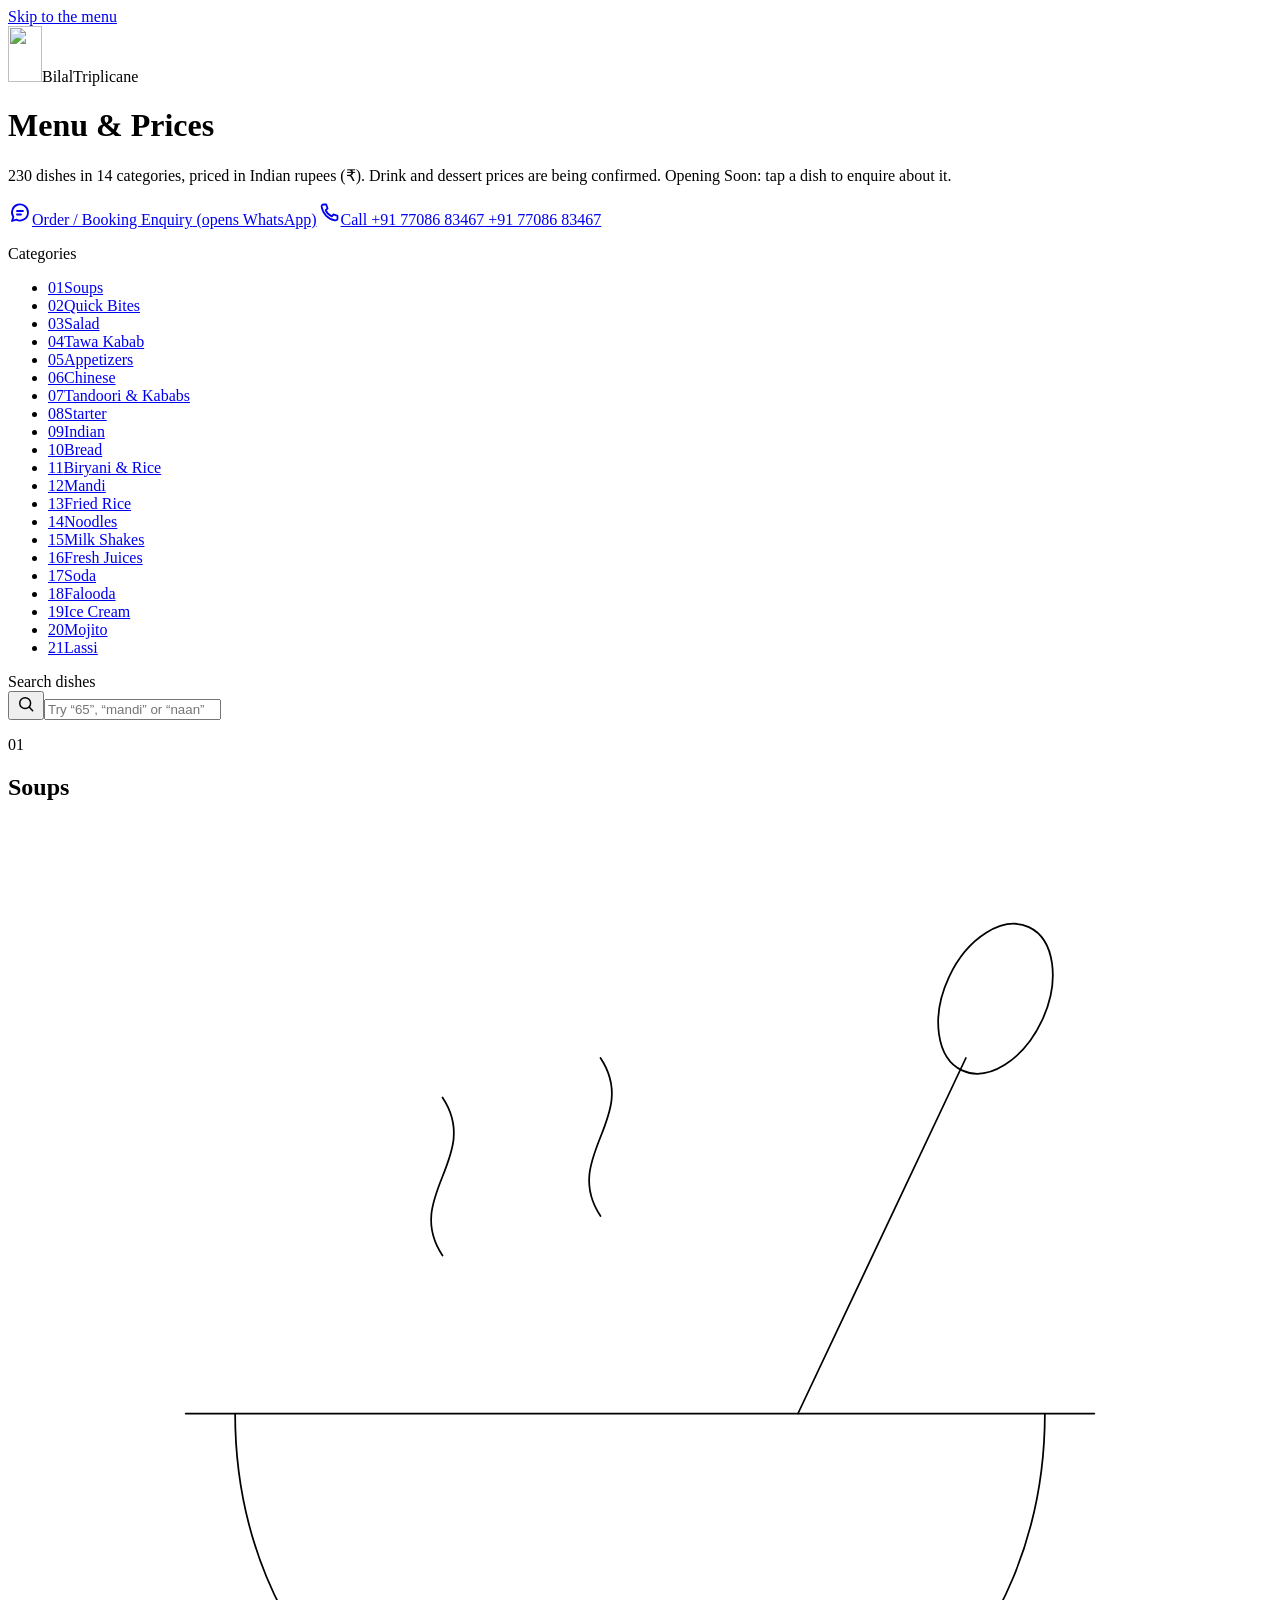
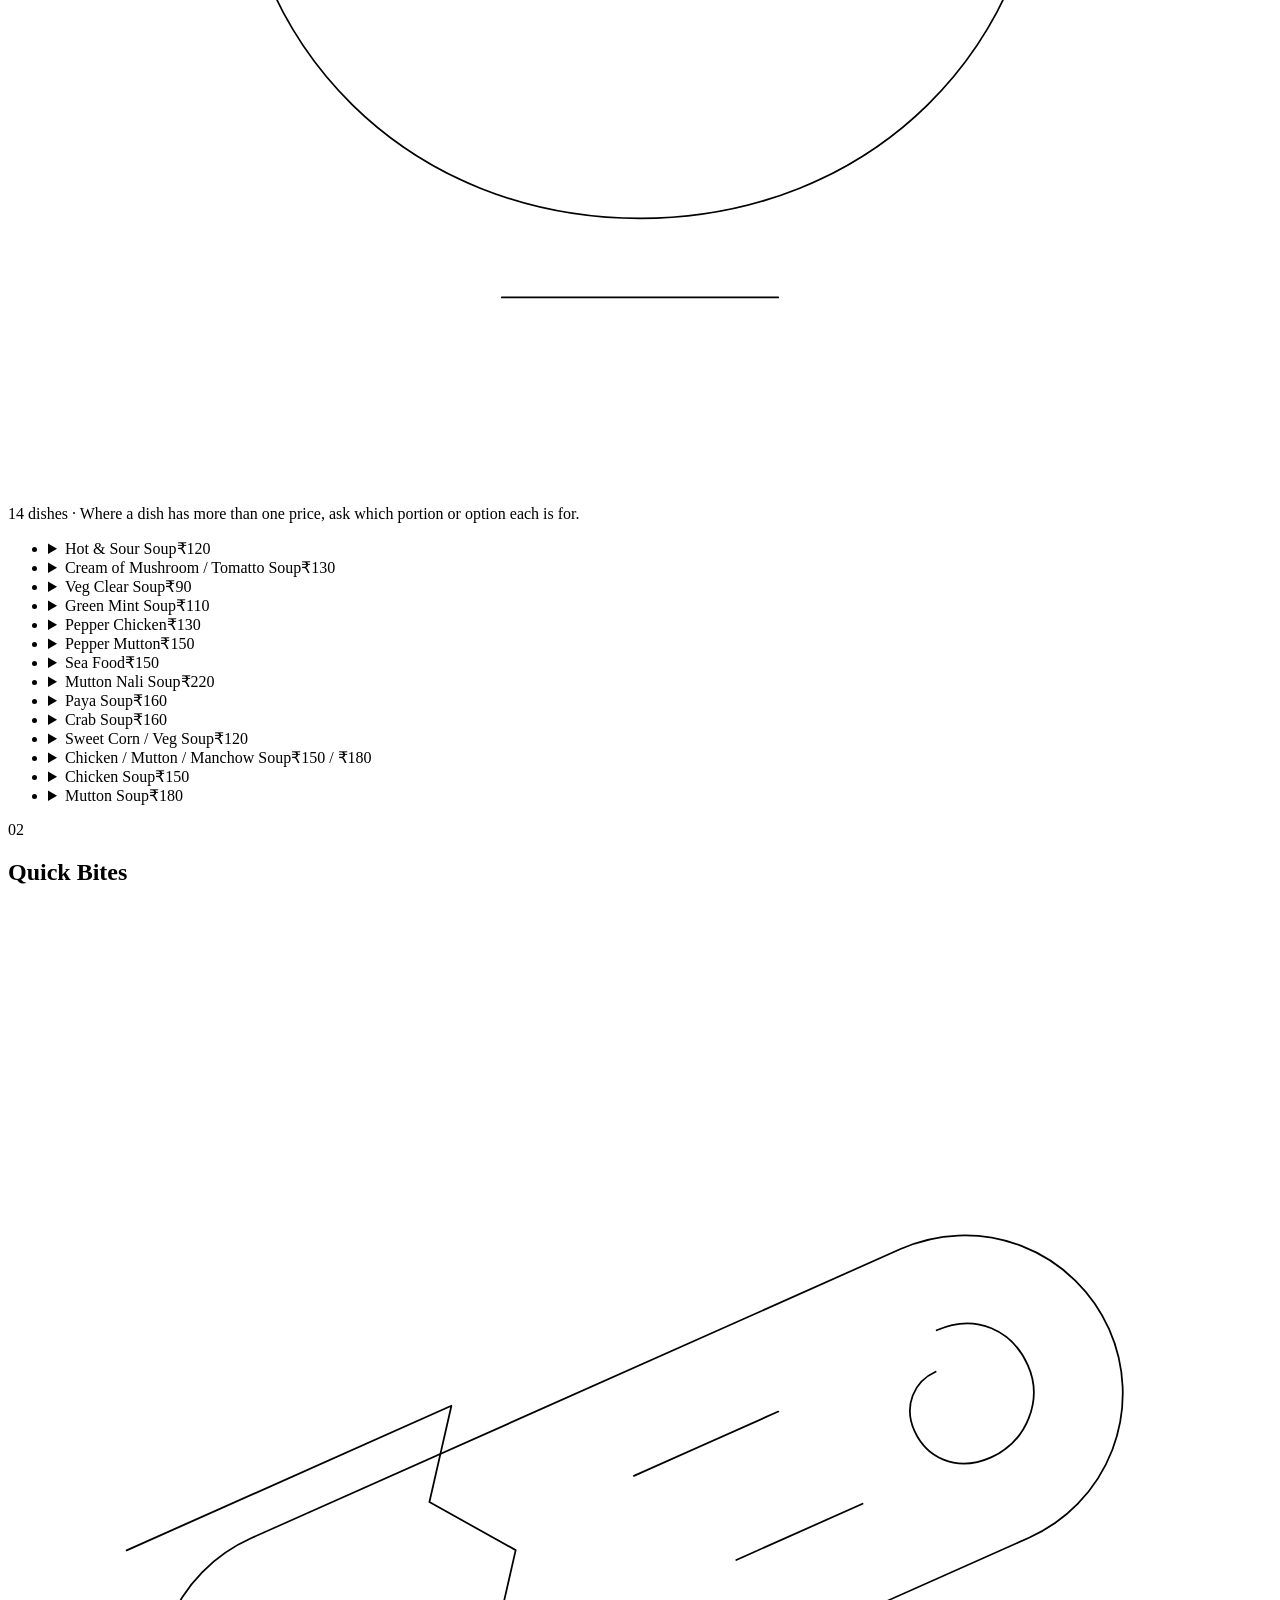
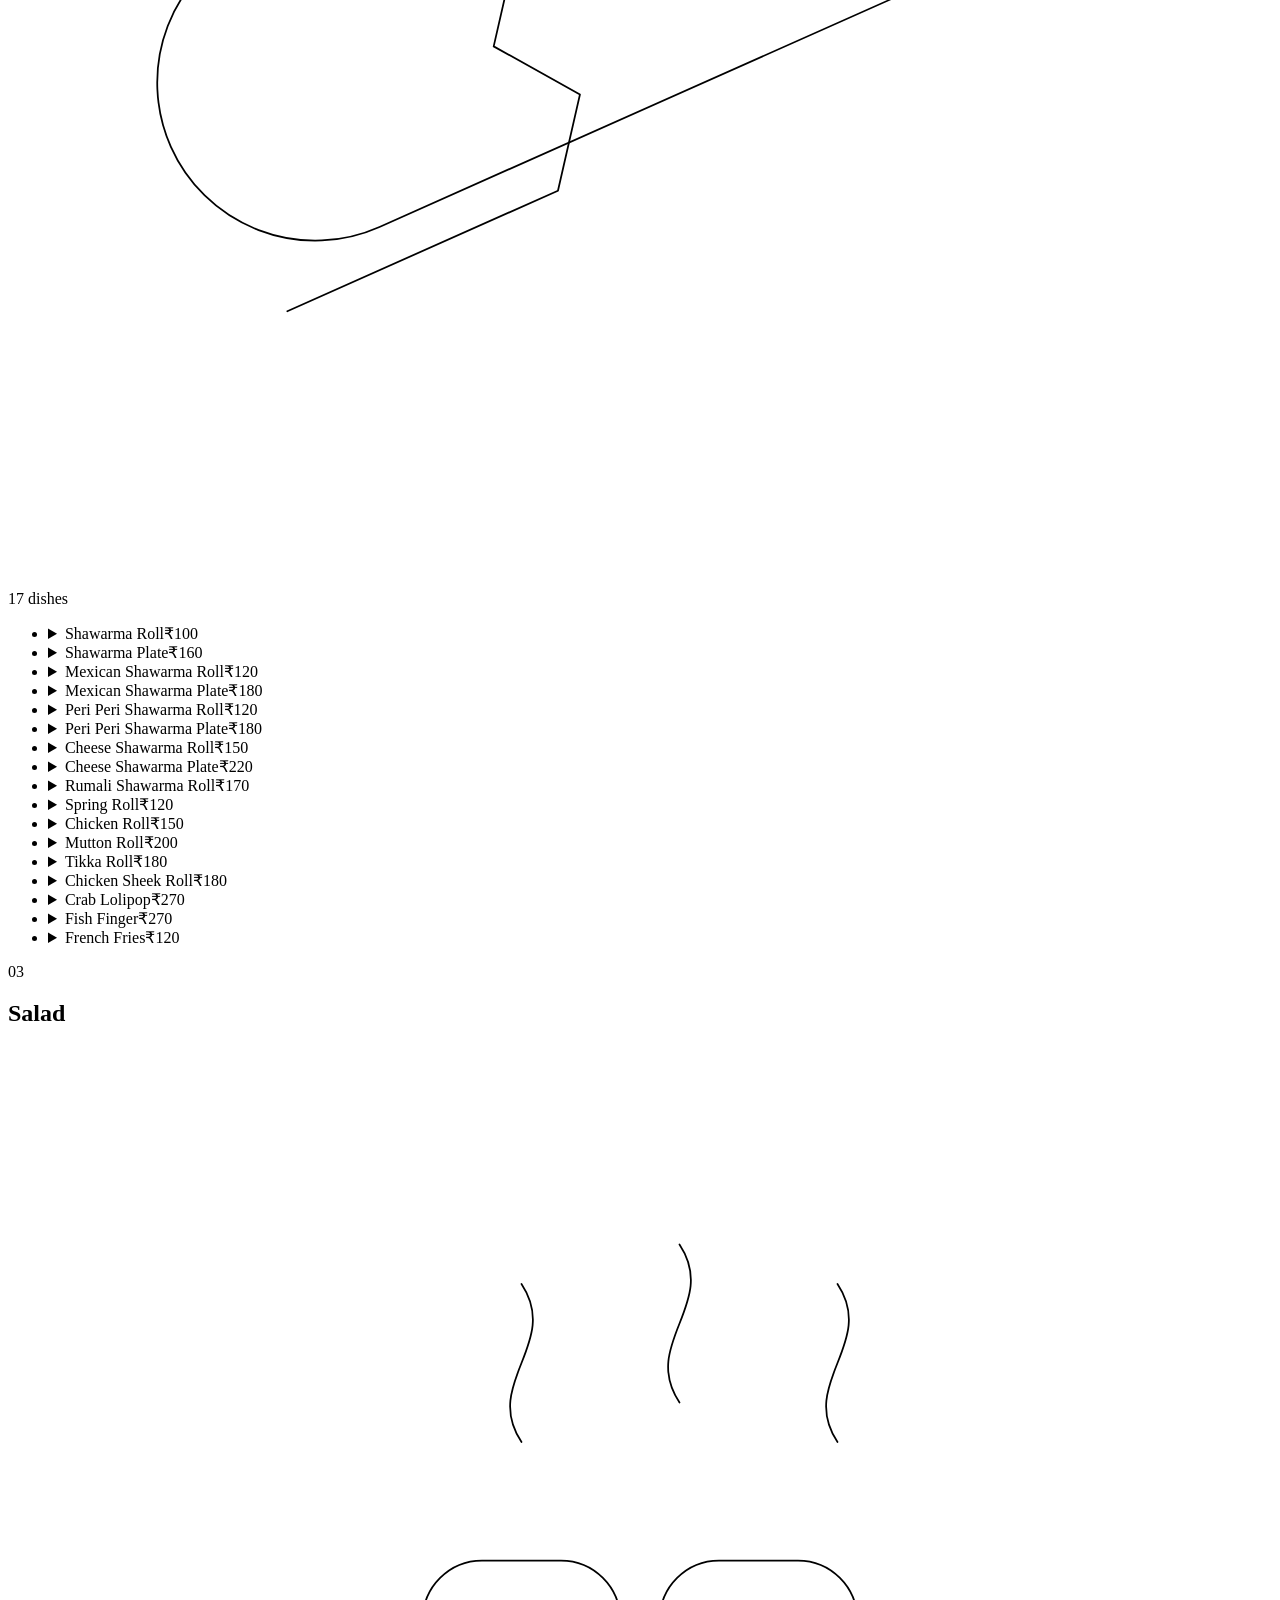
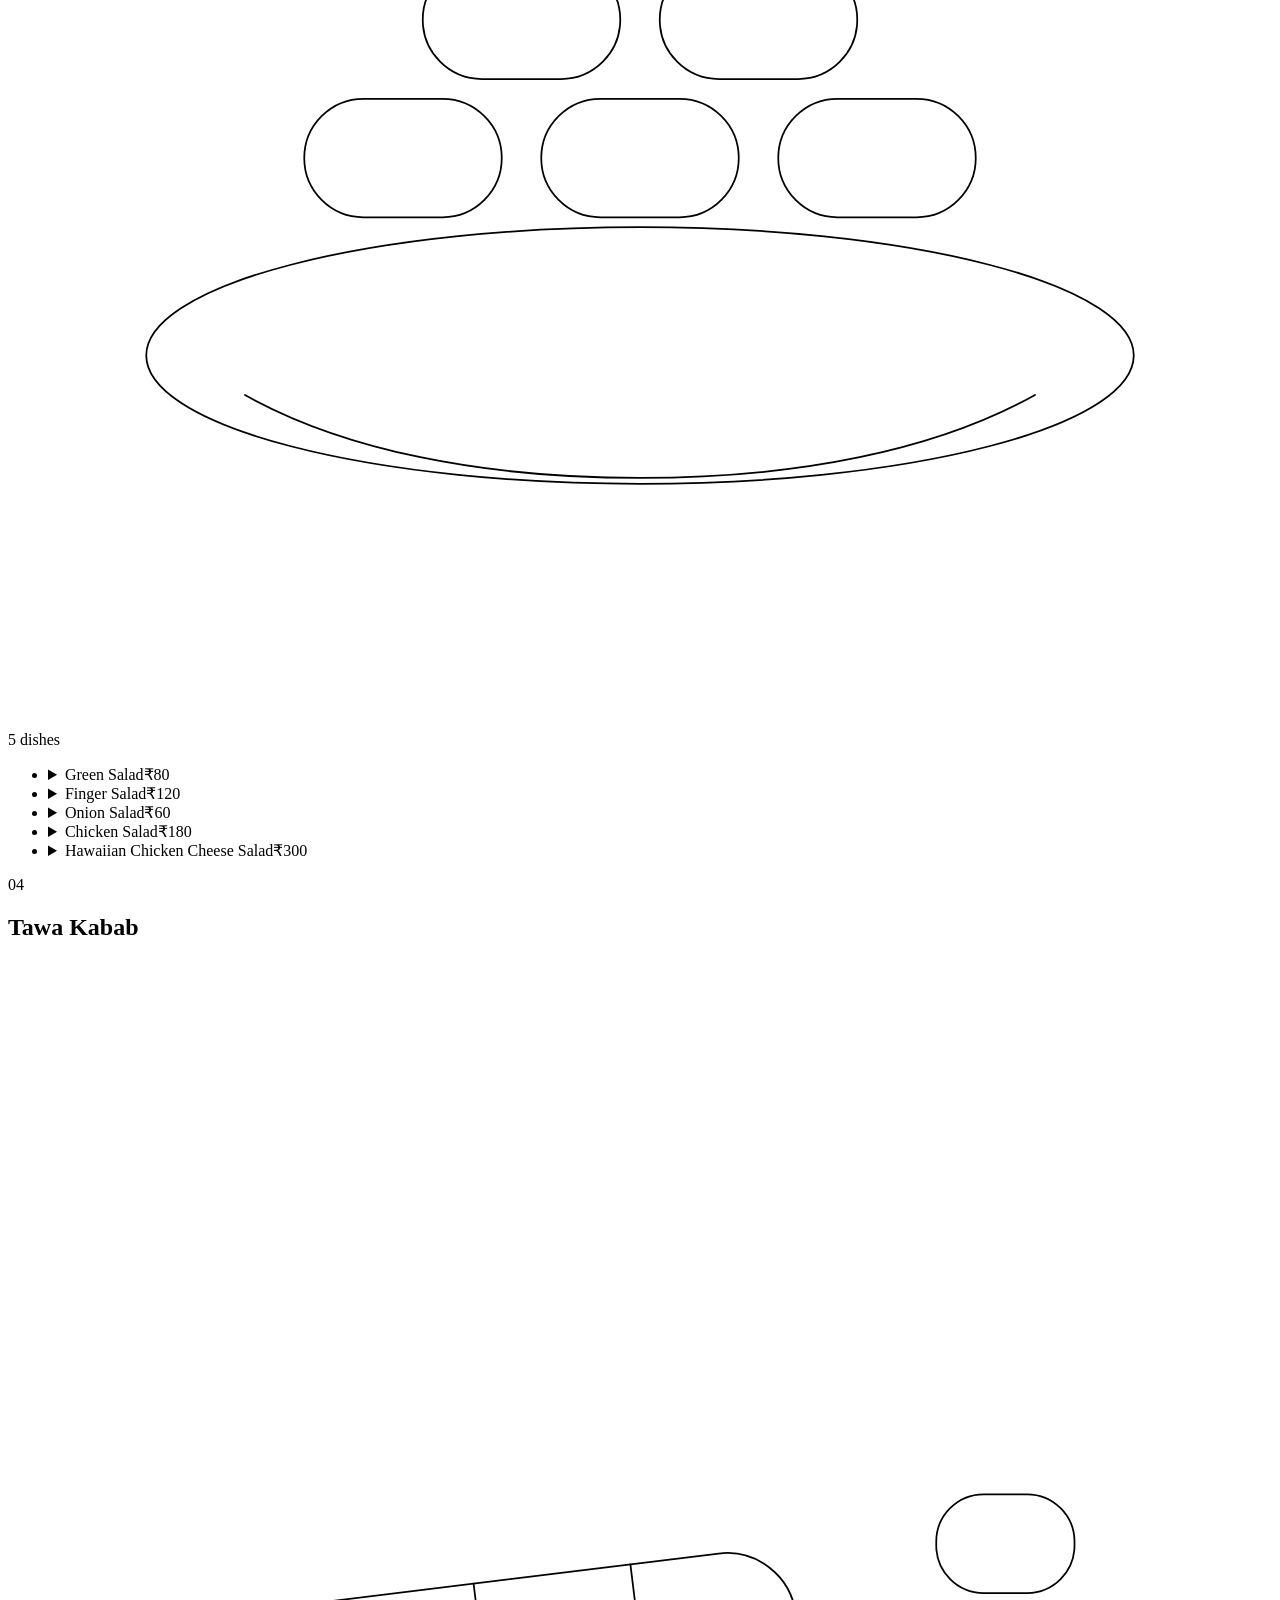
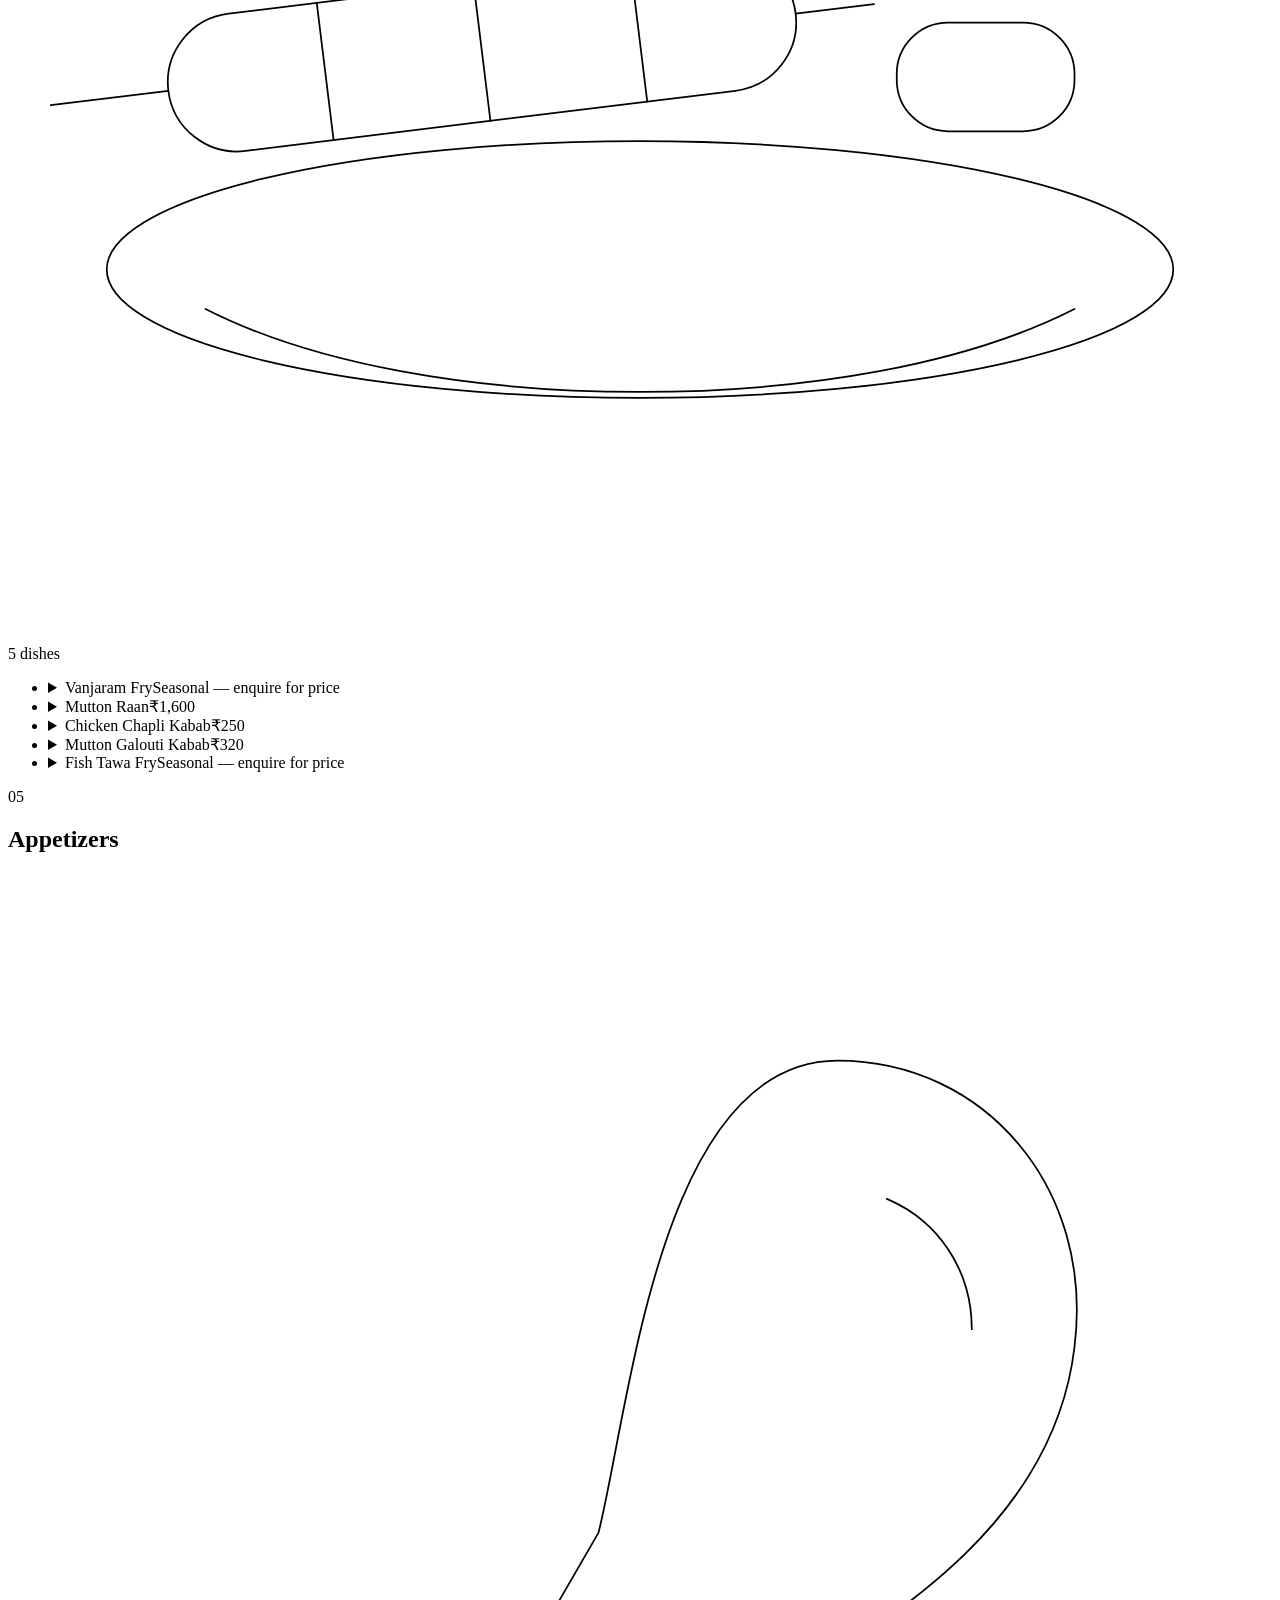
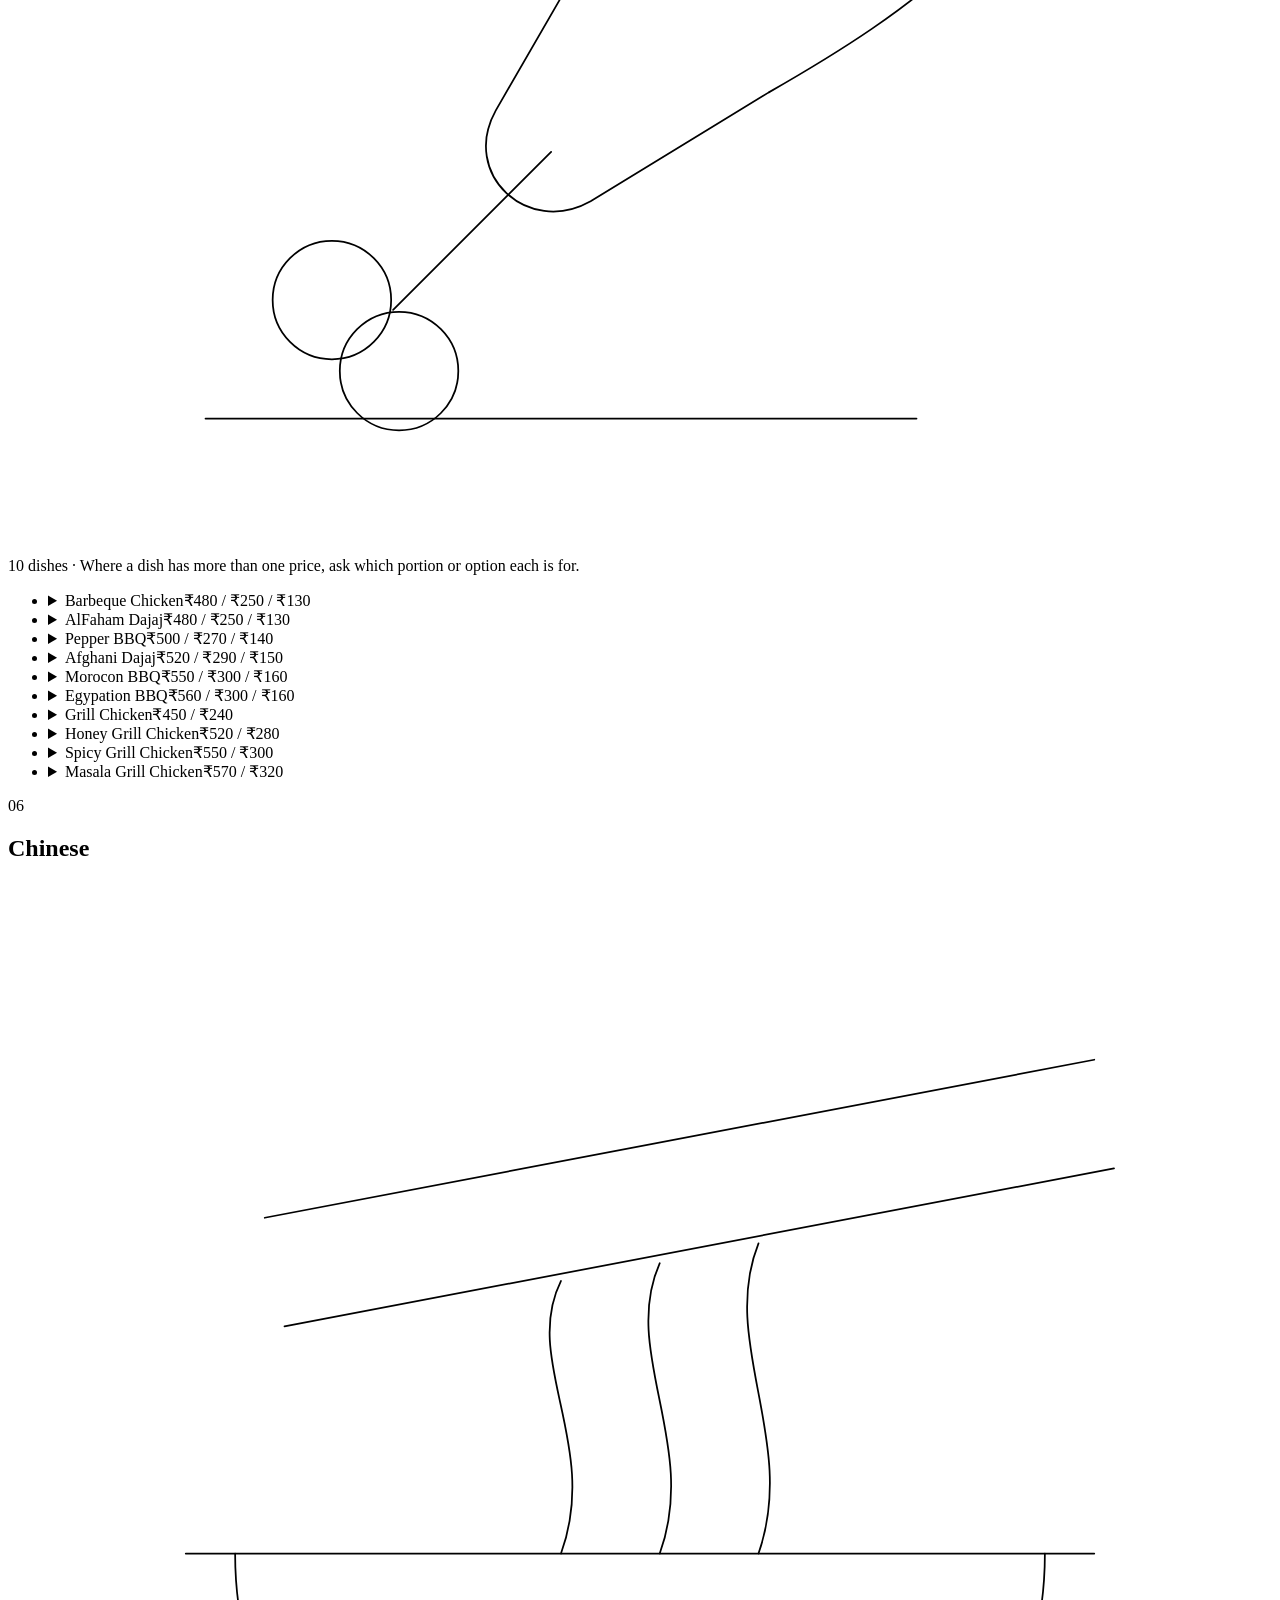
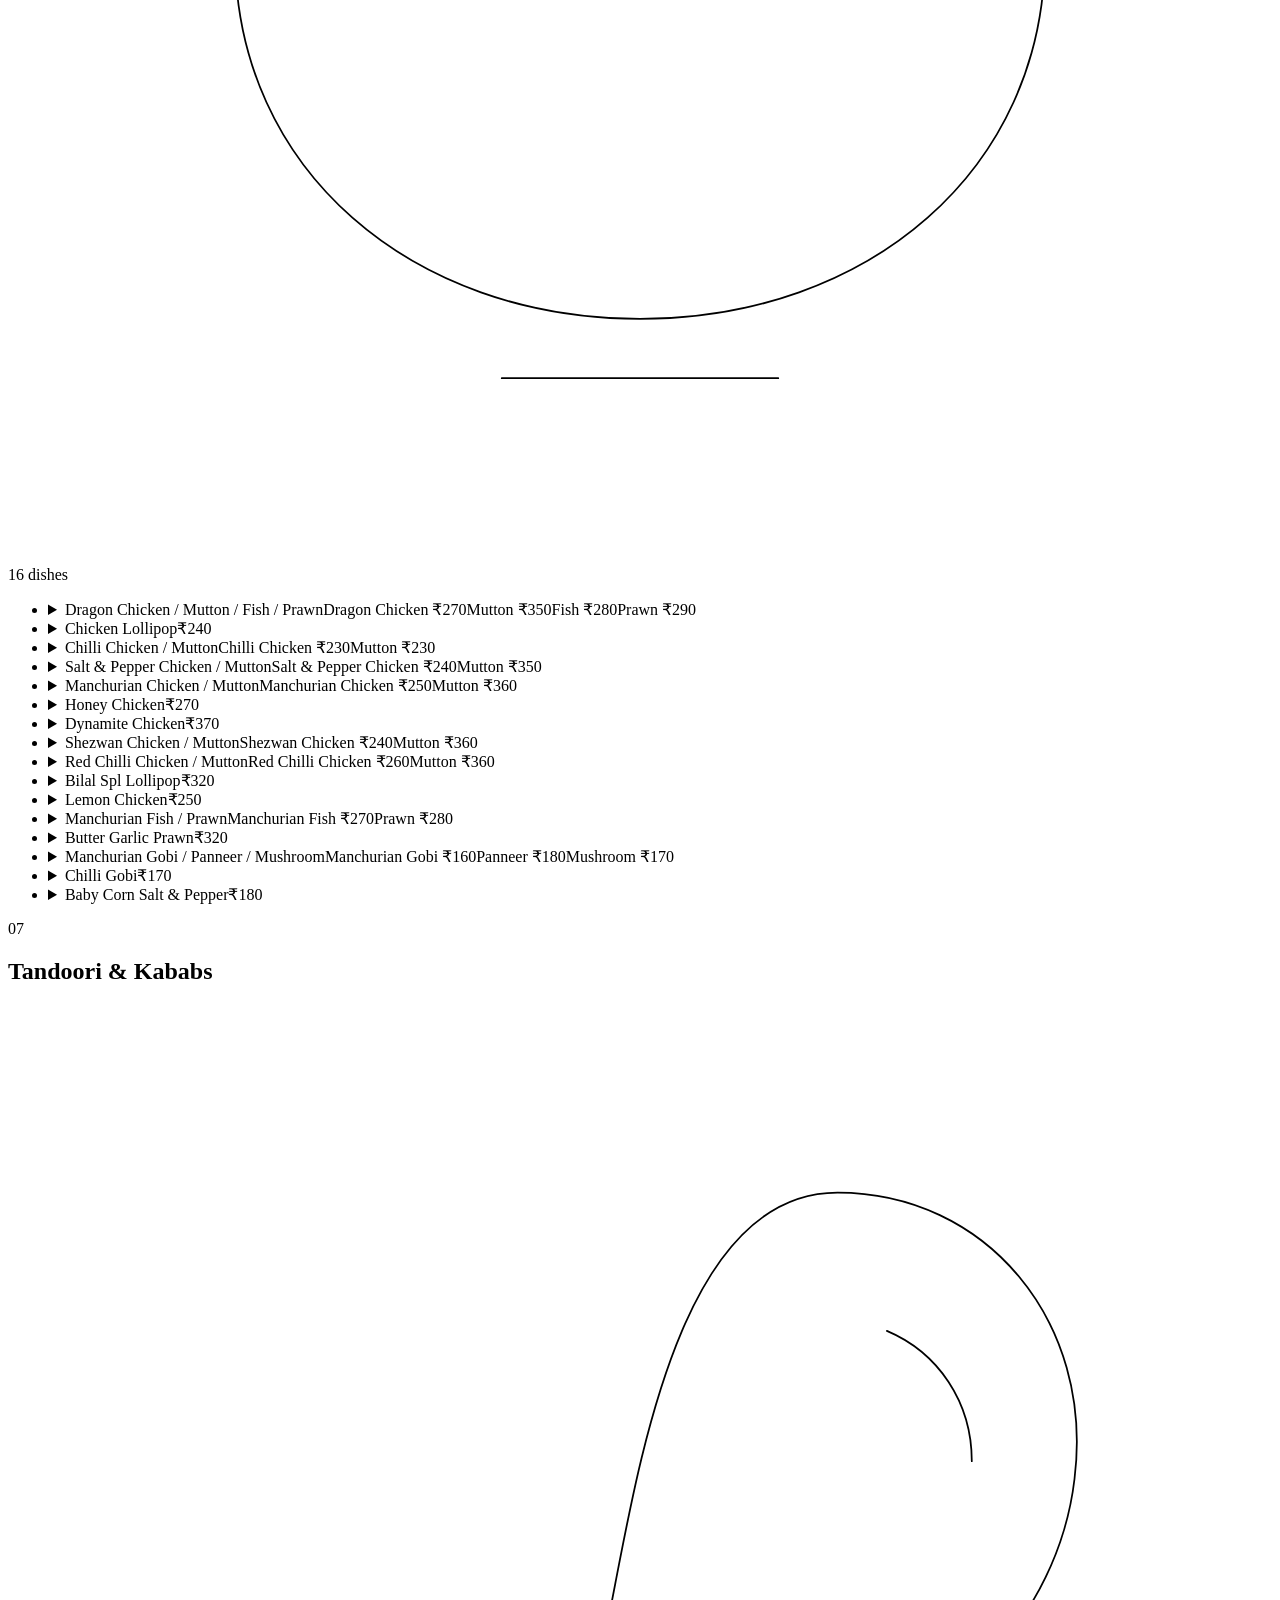
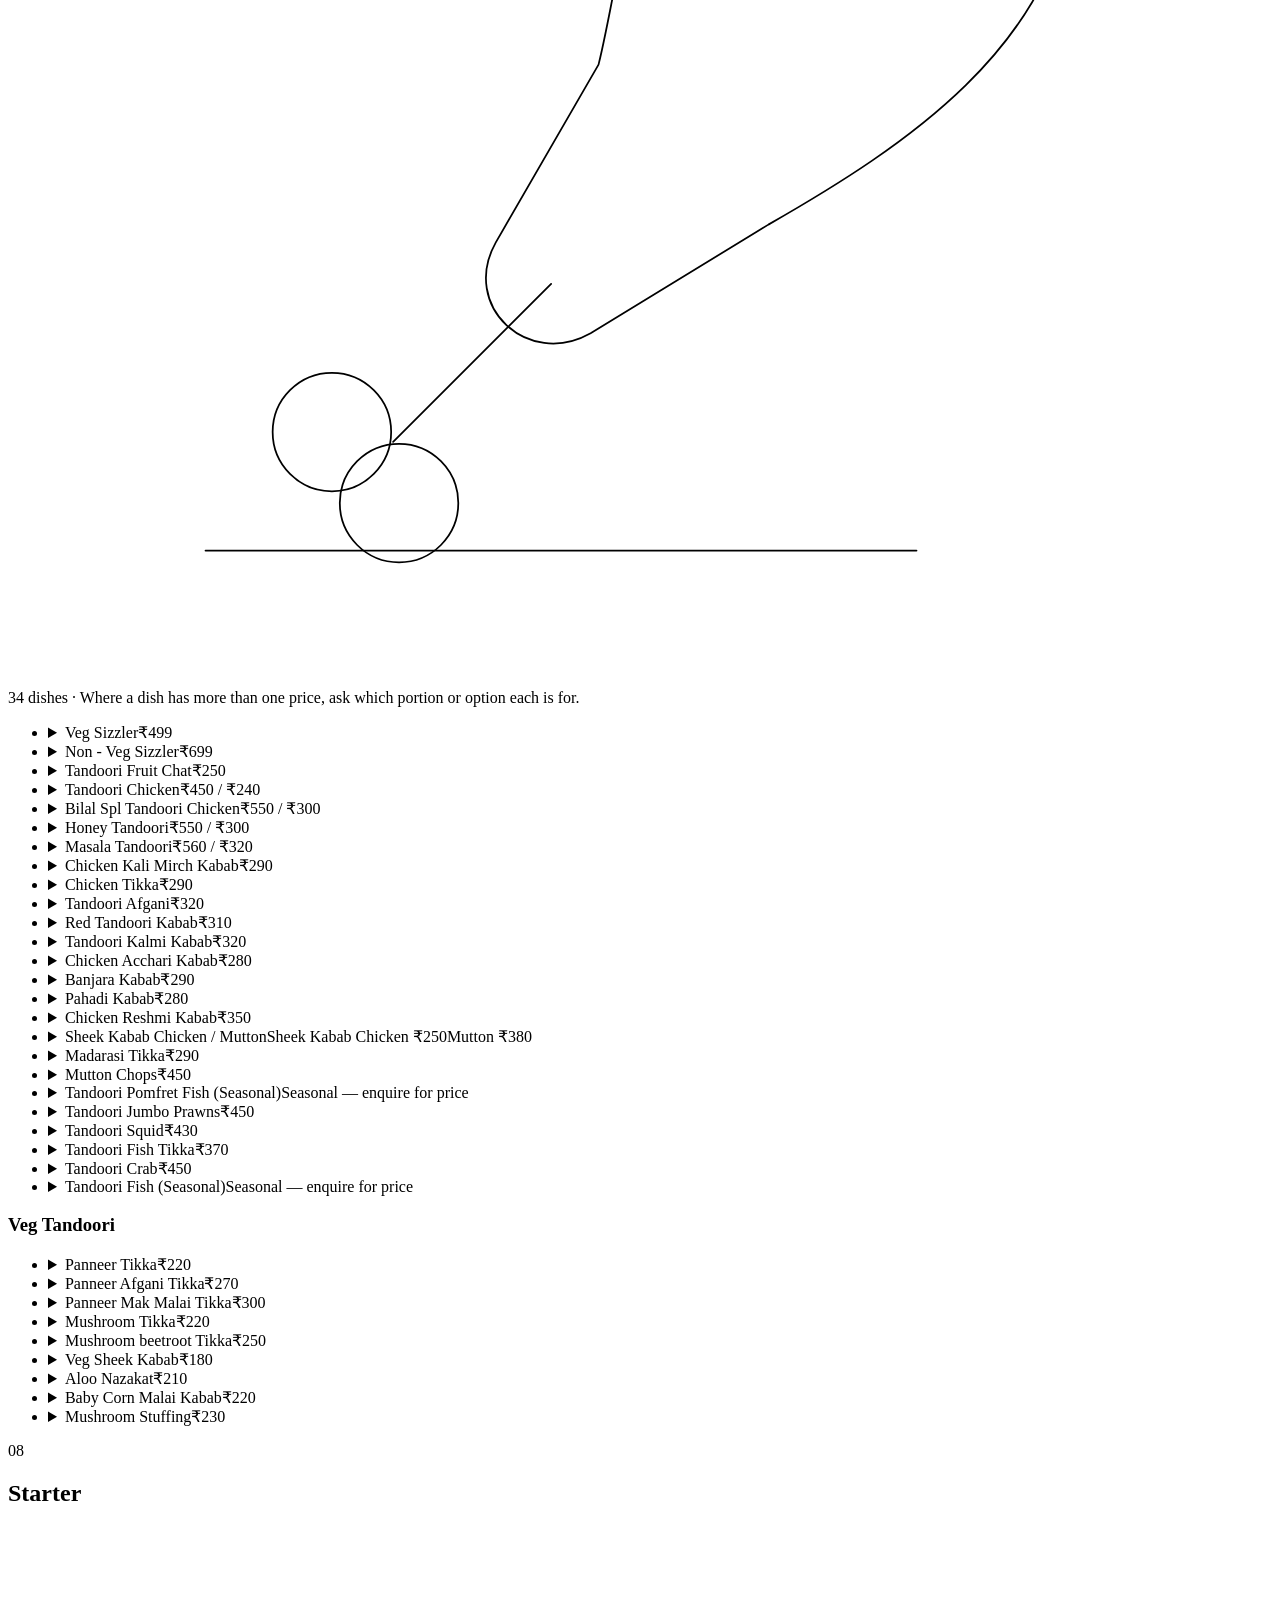
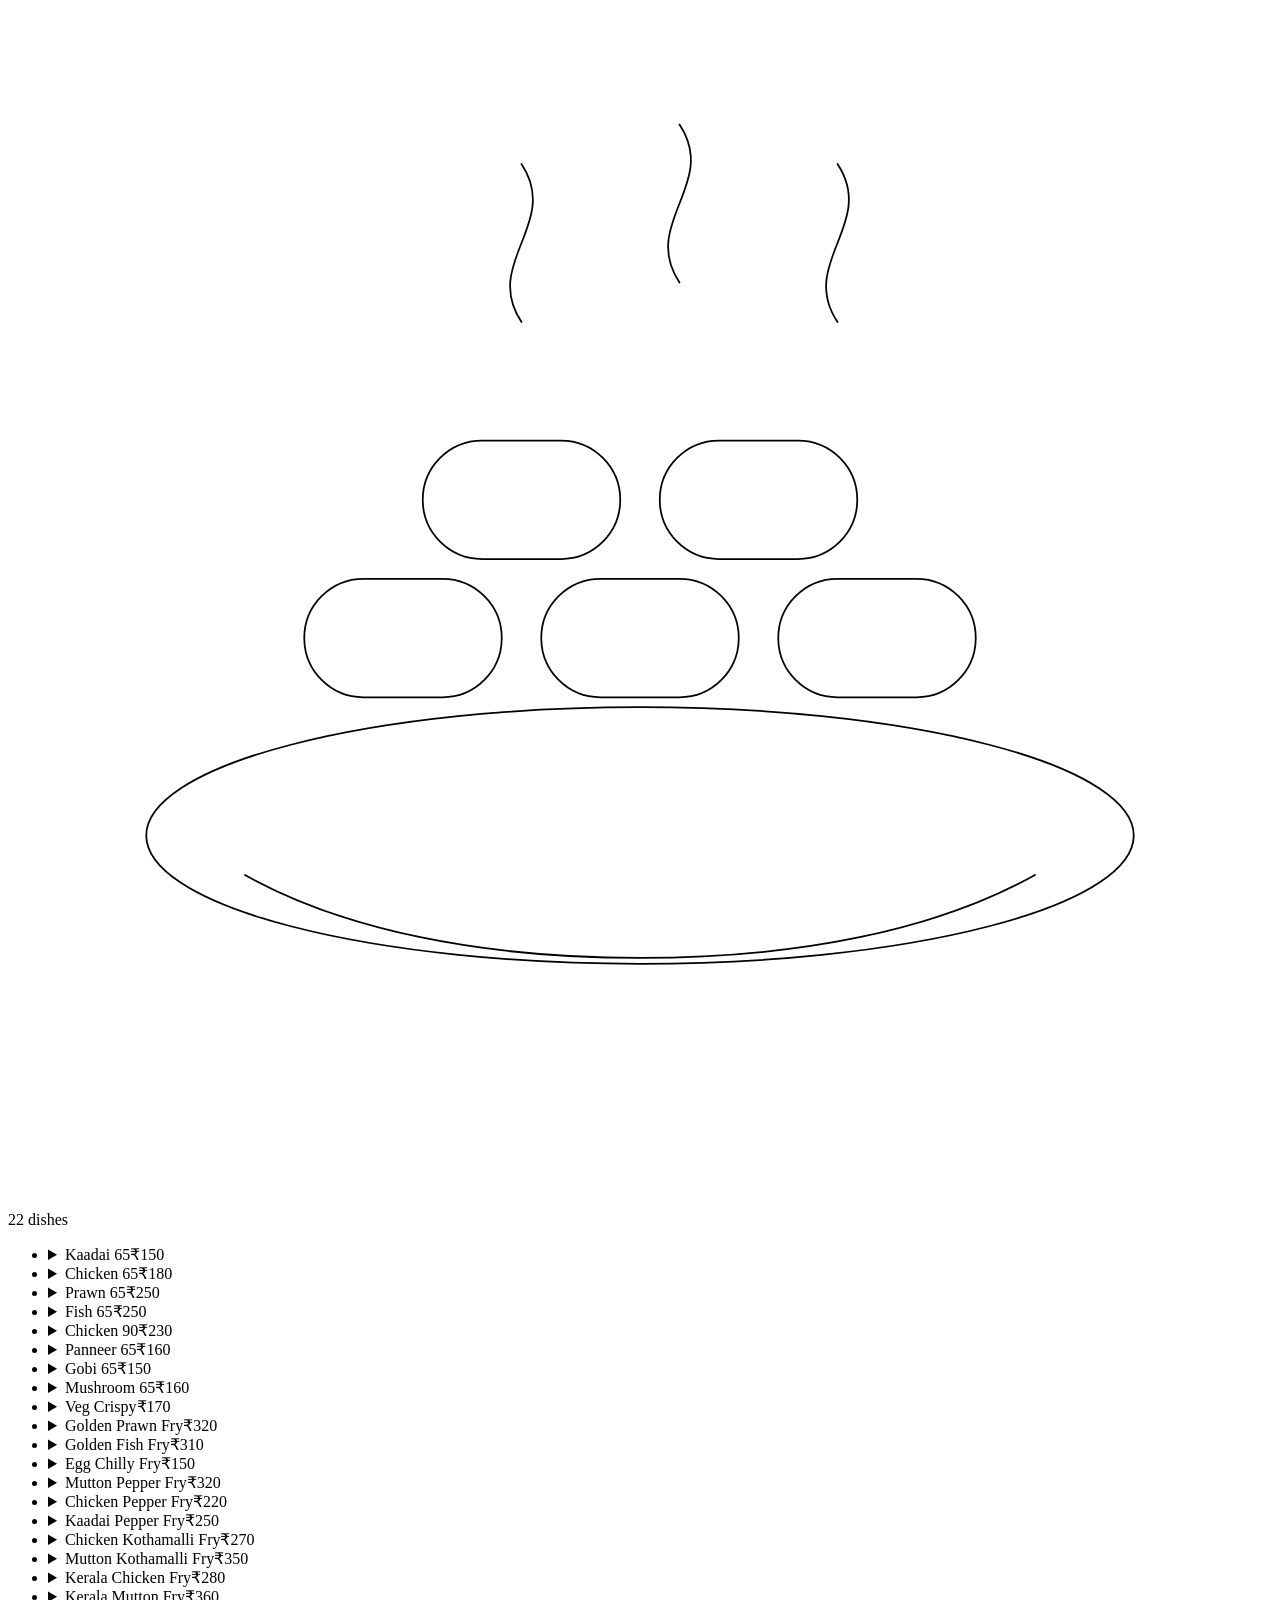
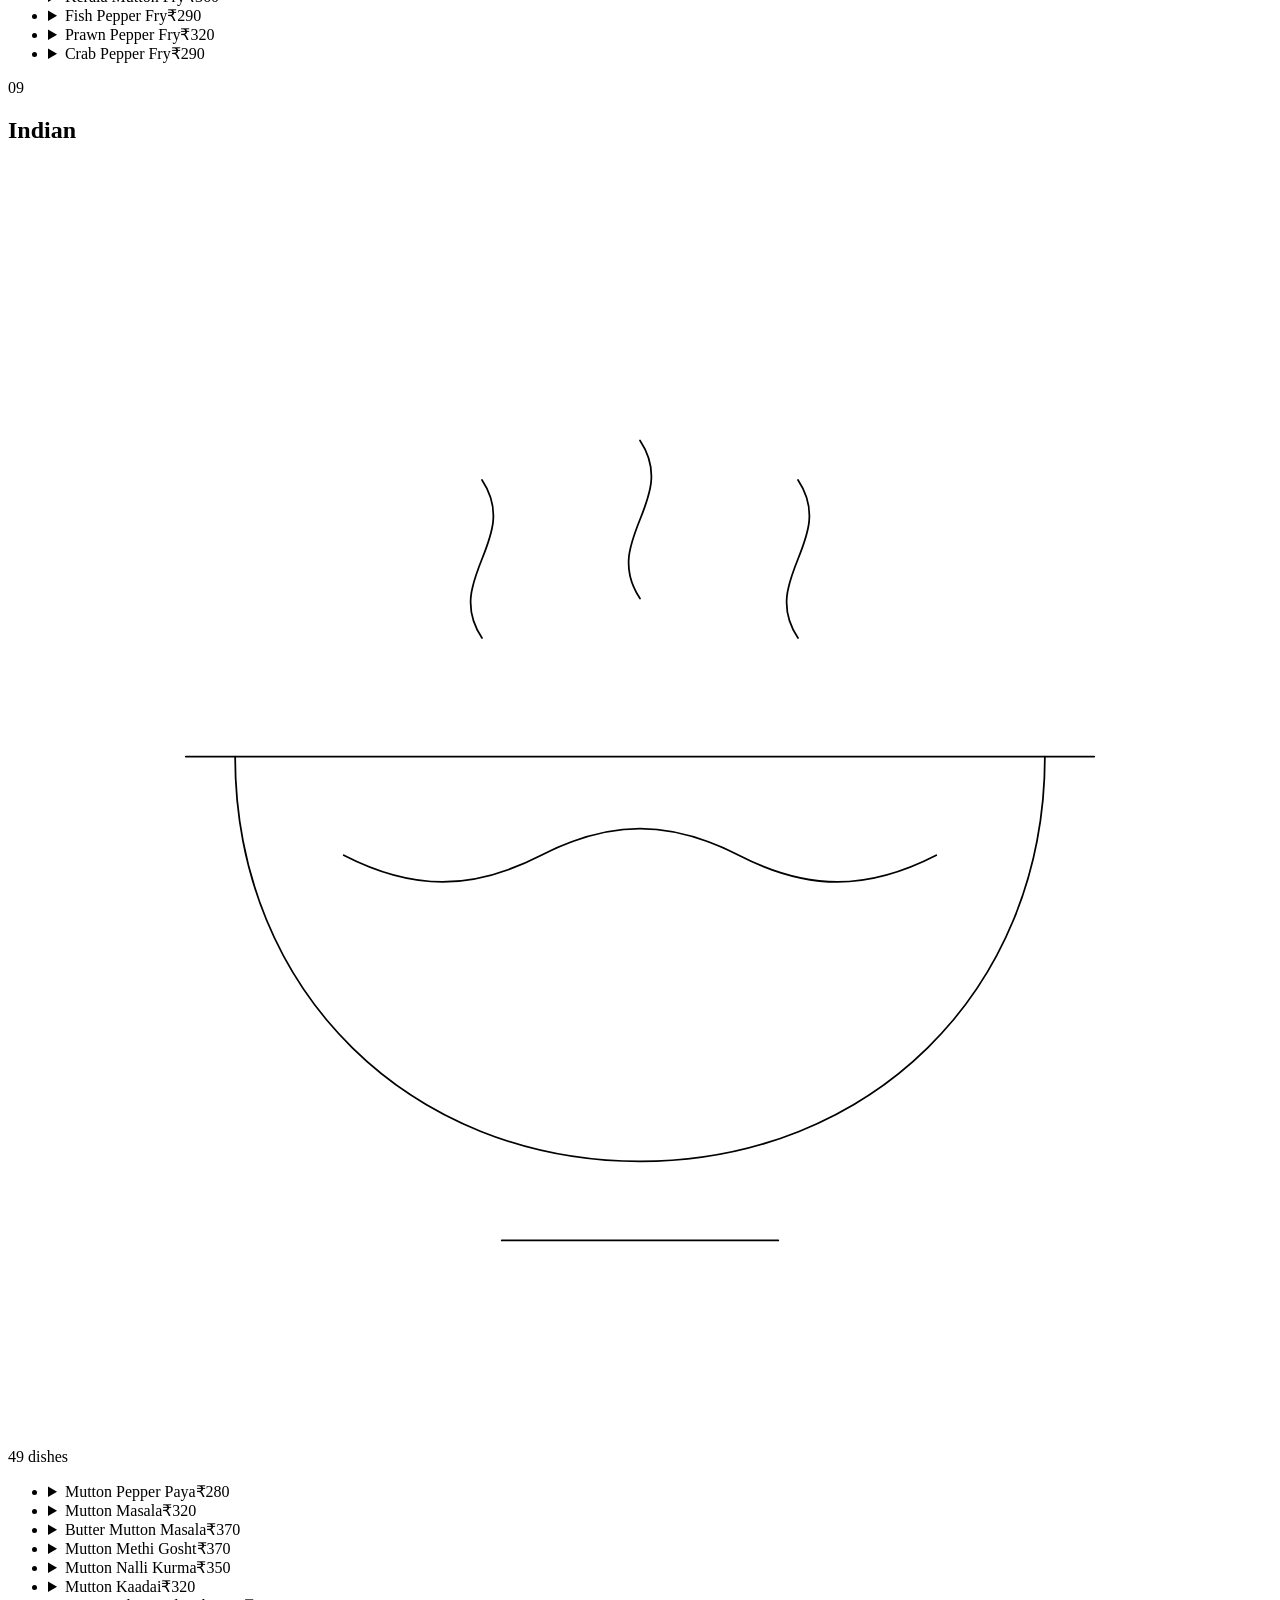
==== commit a7be293a: "Update menu to the 27 Oct 2026 menu (230 dishes, drink prices pending) - 230 food dishes in 14 categ" ====
--- a/index.html
+++ b/index.html
@@ -1,2013 +1,92 @@
-<!doctype html>
-<html lang="en">
-<head>
-<meta charset="utf-8">
-<meta name="viewport" content="width=device-width, initial-scale=1, viewport-fit=cover">
-<title>Hotel Bilal Biriyani · Menu</title>
-<meta name="description" content="The full menu of Hotel Bilal Biriyani, Triplicane, Chennai: biryani, mandi, Arabian grills, tandoori, Chinese, Indian curries, breads, shakes, juices, falooda and more.">
-<meta name="theme-color" content="#0A0D14">
-<meta name="color-scheme" content="dark">
-<meta name="robots" content="noindex">
-<meta name="mobile-web-app-capable" content="yes">
-<meta name="apple-mobile-web-app-capable" content="yes">
-<meta name="apple-mobile-web-app-status-bar-style" content="black-translucent">
-<meta name="apple-mobile-web-app-title" content="Hotel Bilal">
-<meta property="og:type" content="website">
-<meta property="og:title" content="Hotel Bilal Biriyani · Menu">
-<meta property="og:description" content="Biryani, mandi, grills, tandoori and more from Triplicane, Chennai.">
-<link rel="icon" type="image/png" href="[data-uri]">
-<link rel="apple-touch-icon" href="apple-touch-icon.png">
-<meta property="og:url" content="https://creativearc111-source.github.io/hotel-bilal-menu/">
-<meta property="og:image" content="https://creativearc111-source.github.io/hotel-bilal-menu/og-image.jpg">
-<meta property="og:image:width" content="1200">
-<meta property="og:image:height" content="630">
-<meta name="twitter:card" content="summary_large_image">
-<link rel="preconnect" href="https://fonts.googleapis.com">
-<link rel="preconnect" href="https://fonts.gstatic.com" crossorigin>
-<link rel="stylesheet" href="https://fonts.googleapis.com/css2?family=Cinzel:wght@600;700&family=Playfair+Display:ital,wght@0,500;0,600;0,700;1,500;1,600&family=Plus+Jakarta+Sans:wght@400;500;600;700;800&display=swap">
-<style>
-/* ==========================================================================
-   Design tokens
-   ========================================================================== */
-:root{
-  --obsidian:#0A0D14;
-  --slate:#121722;
-  --gold:#FFC837;
-  --amber:#F59E0B;
-  --gold-soft:#FFE7A3;
-  --cream:#F6EEDC;
-  --text:#E7E2D6;
-  --muted:#A6ADBA;
-  --dim:#7A8293;
-  --line:rgba(255,200,55,.15);
-  --line-strong:rgba(255,200,55,.32);
-  --veg:#22A35A;
-  --nonveg:#C9472F;
-  --ok:#34D27B;
-  --grad-gold:linear-gradient(135deg,#FFE7A3 0%,#FFC837 40%,#F59E0B 100%);
-  --on-gold:#1E1503;
-  --shadow:0 18px 40px -18px rgba(0,0,0,.85);
-  --font-brand:'Cinzel','Playfair Display',Georgia,serif;
-  --font-display:'Playfair Display',Georgia,serif;
-  --font-ui:'Plus Jakarta Sans',system-ui,-apple-system,'Segoe UI',Roboto,sans-serif;
-  --ease:cubic-bezier(.22,1,.36,1);
-  --sticky-h:124px;
-  color-scheme:dark;
-}
-
-/* ==========================================================================
-   Base
-   ========================================================================== */
-*,*::before,*::after{box-sizing:border-box}
-[hidden]{display:none!important}
-html{-webkit-text-size-adjust:100%;text-size-adjust:100%}
-html.locked{overflow:hidden}
-body{
-  margin:0;min-height:100vh;background:var(--obsidian);color:var(--text);
-  font-family:var(--font-ui);font-size:15px;line-height:1.5;
-  -webkit-font-smoothing:antialiased;-moz-osx-font-smoothing:grayscale;
-  -webkit-tap-highlight-color:transparent;overflow-x:hidden;
-  padding-bottom:calc(104px + env(safe-area-inset-bottom));
-}
-button,input{font:inherit;color:inherit}
-button{cursor:pointer;background:none;border:0;padding:0}
-a{color:inherit}
-::selection{background:rgba(255,200,55,.32);color:#fff}
-:focus-visible{outline:2px solid var(--gold);outline-offset:3px;border-radius:10px}
-mark{background:rgba(255,200,55,.24);color:var(--gold-soft);border-radius:4px;padding:0 2px}
-.sr-only{position:absolute!important;width:1px;height:1px;padding:0;margin:-1px;overflow:hidden;clip:rect(0,0,0,0);white-space:nowrap;border:0}
-.skip{position:fixed;left:16px;top:-80px;z-index:200;padding:10px 16px;border-radius:12px;background:var(--grad-gold);color:var(--on-gold);font-weight:700;text-decoration:none;transition:top .2s}
-.skip:focus{top:12px}
-.ico{width:20px;height:20px;flex:none;fill:none;stroke:currentColor;stroke-width:1.8;stroke-linecap:round;stroke-linejoin:round}
-.sprite{position:absolute;width:0;height:0;overflow:hidden}
-
-/* Ambient backdrop: warm glows + film grain */
-.ambient{position:fixed;inset:0;z-index:-1;pointer-events:none;
-  background:
-    radial-gradient(70vmax 45vmax at 90% -12%,rgba(245,158,11,.17),transparent 62%),
-    radial-gradient(50vmax 40vmax at -15% 32%,rgba(255,200,55,.07),transparent 60%),
-    radial-gradient(70vmax 50vmax at 50% 118%,rgba(245,158,11,.10),transparent 60%),
-    var(--obsidian)}
-.ambient::after{content:"";position:absolute;inset:0;opacity:.06;mix-blend-mode:overlay;
-  background-image:url("data:image/svg+xml,%3Csvg xmlns='http://www.w3.org/2000/svg' width='160' height='160'%3E%3Cfilter id='n'%3E%3CfeTurbulence type='fractalNoise' baseFrequency='.85' numOctaves='2' stitchTiles='stitch'/%3E%3C/filter%3E%3Crect width='100%25' height='100%25' filter='url(%23n)'/%3E%3C/svg%3E")}
-
-/* Shared controls */
-.icon-btn{width:42px;height:42px;border-radius:14px;display:inline-grid;place-items:center;color:var(--gold);flex:none;
-  background:rgba(24,31,45,.6);border:1px solid var(--line);backdrop-filter:blur(16px);-webkit-backdrop-filter:blur(16px);
-  transition:transform .2s var(--ease),border-color .2s,background .2s}
-.icon-btn:hover{border-color:var(--line-strong);background:rgba(255,200,55,.08)}
-.icon-btn:active{transform:scale(.94)}
-.chip-btn{height:42px;padding:0 14px;border-radius:14px;display:inline-flex;align-items:center;gap:8px;color:var(--gold);font-weight:700;font-size:13px;
-  background:rgba(24,31,45,.6);border:1px solid var(--line);backdrop-filter:blur(16px);-webkit-backdrop-filter:blur(16px);
-  transition:transform .2s var(--ease),border-color .2s,background .2s}
-.chip-btn:hover{border-color:var(--line-strong);background:rgba(255,200,55,.08)}
-.chip-btn:active{transform:scale(.96)}
-.btn{display:inline-flex;align-items:center;justify-content:center;gap:9px;height:52px;padding:0 20px;border-radius:16px;font-weight:800;font-size:14.5px;text-decoration:none;white-space:nowrap;
-  transition:transform .2s var(--ease),box-shadow .25s,background .2s,border-color .2s}
-.btn:active{transform:scale(.97)}
-.btn.gold{background:var(--grad-gold);color:var(--on-gold);box-shadow:0 12px 28px -12px rgba(245,158,11,.7)}
-.btn.gold:hover{box-shadow:0 14px 34px -10px rgba(245,158,11,.85)}
-.btn.ghost{background:rgba(255,200,55,.06);color:var(--gold);border:1px solid var(--line-strong)}
-.btn.ghost:hover{background:rgba(255,200,55,.12)}
-.btn[disabled]{opacity:.45;pointer-events:none}
-.eyebrow{display:inline-flex;align-items:center;gap:10px;margin:0;font-size:11px;font-weight:700;letter-spacing:.26em;text-transform:uppercase;color:var(--gold)}
-.eyebrow::before{content:"";width:26px;height:1px;background:var(--grad-gold)}
-
-/* Veg / non-veg marks (FSSAI style) */
-.vmark{width:15px;height:15px;border:1.6px solid;border-radius:3px;display:inline-grid;place-items:center;flex:none;background:rgba(255,255,255,.03)}
-.vmark.veg{border-color:var(--veg)}
-.vmark.veg::after{content:"";width:7px;height:7px;border-radius:50%;background:var(--veg)}
-.vmark.nonveg{border-color:var(--nonveg)}
-.vmark.nonveg::after{content:"";width:0;height:0;border-left:4px solid transparent;border-right:4px solid transparent;border-bottom:7px solid var(--nonveg);margin-top:-1px}
-.vmark.none{visibility:hidden}
-.vmix{display:inline-flex;flex-direction:column;gap:3px;flex:none}
-.vmix .vmark{width:13px;height:13px}
-.vmix .vmark.veg::after{width:6px;height:6px}
-.vmix .vmark.nonveg::after{border-left-width:3.5px;border-right-width:3.5px;border-bottom-width:6px}
-
-/* Badges */
-.badge{display:inline-flex;align-items:center;gap:4px;height:22px;padding:0 9px;border-radius:999px;font-size:10px;font-weight:800;letter-spacing:.08em;text-transform:uppercase;white-space:nowrap}
-.badge.sig{background:var(--grad-gold);color:var(--on-gold);box-shadow:0 4px 14px -4px rgba(245,158,11,.6)}
-.badge.must{color:var(--gold);background:rgba(255,200,55,.08);border:1px solid rgba(255,200,55,.42)}
-.badge.promo{color:#93EAB8;background:rgba(52,210,123,.1);border:1px solid rgba(52,210,123,.36)}
-
-/* ==========================================================================
-   Hero
-   ========================================================================== */
-.hero-wrap{position:relative;overflow:hidden}
-.hero-wrap::before{content:"";position:absolute;inset:0;pointer-events:none;opacity:.07;
-  background-image:url("data:image/svg+xml,%3Csvg xmlns='http://www.w3.org/2000/svg' width='64' height='64' viewBox='0 0 64 64'%3E%3Cg fill='none' stroke='%23FFC837' stroke-width='1'%3E%3Crect x='21' y='21' width='22' height='22'/%3E%3Crect x='21' y='21' width='22' height='22' transform='rotate(45 32 32)'/%3E%3Ccircle cx='32' cy='32' r='5'/%3E%3Cpath d='M0 32h10M54 32h10M32 0v10M32 54v10'/%3E%3C/g%3E%3C/svg%3E");
-  -webkit-mask-image:radial-gradient(120% 90% at 80% 0%,#000 10%,transparent 70%);mask-image:radial-gradient(120% 90% at 80% 0%,#000 10%,transparent 70%)}
-.hero{position:relative;max-width:1120px;margin:0 auto;padding:calc(14px + env(safe-area-inset-top)) 16px 6px}
-.topbar{display:flex;align-items:center;justify-content:space-between;gap:12px}
-.brandmark{display:flex;align-items:center;gap:10px;min-width:0}
-.brand-mark{display:block;height:44px;width:auto;flex:none;mix-blend-mode:screen}
-.brandmark-text{display:flex;flex-direction:column;line-height:1.2;min-width:0}
-.brandmark-text b{font-family:var(--font-brand);font-size:12.5px;letter-spacing:.2em;color:var(--cream);white-space:nowrap}
-.brandmark-text span{font-size:10.5px;letter-spacing:.24em;text-transform:uppercase;color:var(--dim);font-weight:700}
-.top-actions{display:flex;gap:8px;flex:none}
-.hero-body{padding:18px 0 0}
-.hero-body{text-align:center}
-.brand-logo{margin:0 auto;line-height:0}
-/* The logo is gold on black; screen blending drops the black so it sits on the page background */
-.brand-logo img{display:inline-block;width:min(48vw,230px);height:auto;mix-blend-mode:screen}
-.hero-badges{display:flex;flex-wrap:wrap;justify-content:center;gap:8px;margin-top:18px}
-.pill{display:inline-flex;align-items:center;gap:8px;height:34px;padding:0 13px;border-radius:999px;font-size:12.5px;font-weight:600;white-space:nowrap;text-decoration:none;
-  background:rgba(24,31,45,.6);border:1px solid var(--line);backdrop-filter:blur(16px);-webkit-backdrop-filter:blur(16px)}
-.pill .ico{width:15px;height:15px}
-a.pill{color:var(--cream);transition:border-color .2s,background .2s}
-a.pill:hover{border-color:var(--line-strong);background:rgba(255,200,55,.07)}
-.pill.loc .ico{color:var(--gold)}
-.status{color:#A8F0C6;background:rgba(52,210,123,.08);border-color:rgba(52,210,123,.28)}
-.status .dot{width:8px;height:8px;border-radius:50%;background:var(--ok);animation:pulse 2.2s infinite}
-.status.soon{color:#FFD58A;background:rgba(245,158,11,.1);border-color:rgba(245,158,11,.35)}
-.status.soon .dot{background:var(--amber);animation-name:pulseAmber}
-.status.closed{color:#F7B4A6;background:rgba(201,71,47,.1);border-color:rgba(201,71,47,.35)}
-.status.closed .dot{background:#E8664C;animation:none}
-@keyframes pulse{0%{box-shadow:0 0 0 0 rgba(52,210,123,.6)}70%{box-shadow:0 0 0 9px rgba(52,210,123,0)}100%{box-shadow:0 0 0 0 rgba(52,210,123,0)}}
-@keyframes pulseAmber{0%{box-shadow:0 0 0 0 rgba(245,158,11,.6)}70%{box-shadow:0 0 0 9px rgba(245,158,11,0)}100%{box-shadow:0 0 0 0 rgba(245,158,11,0)}}
-.hero-stats{display:flex;justify-content:center;gap:22px;margin-top:18px;color:var(--muted);font-size:12px;font-weight:600;letter-spacing:.04em}
-.hero-stats b{display:block;font-family:var(--font-display);font-size:1.45rem;font-weight:600;color:var(--cream);letter-spacing:0;line-height:1.1}
-
-/* Offer carousel */
-.offers{margin:22px -16px 0;position:relative}
-.offer-track{position:relative;display:flex;gap:12px;overflow-x:auto;overscroll-behavior-x:contain;scroll-snap-type:x mandatory;scroll-padding:0 16px;padding:4px 16px 8px;scrollbar-width:none}
-.offer-track::-webkit-scrollbar{display:none}
-.offer{position:relative;flex:0 0 87%;scroll-snap-align:start;overflow:hidden;border-radius:24px;padding:18px 18px 16px;min-height:150px;
-  background:linear-gradient(135deg,rgba(255,200,55,.22),rgba(245,158,11,.07) 46%,rgba(18,23,34,.4)),linear-gradient(180deg,#1A2131,#121722);
-  border:1px solid var(--line-strong);box-shadow:var(--shadow);isolation:isolate}
-.offer::after{content:"";position:absolute;inset:0;z-index:-1;pointer-events:none;
-  background:linear-gradient(105deg,transparent 30%,rgba(255,231,163,.13) 46%,transparent 62%);transform:translateX(-110%);animation:sheen 7s ease-in-out infinite}
-.offer:nth-child(2)::after{animation-delay:3.5s}
-@keyframes sheen{0%,62%{transform:translateX(-110%)}100%{transform:translateX(110%)}}
-.offer-glyph{position:absolute;right:-8px;bottom:-22px;z-index:-1;font-size:104px;line-height:1;transform:rotate(-10deg);opacity:.92;filter:drop-shadow(0 14px 22px rgba(0,0,0,.6))}
-.offer-kicker{margin:0;font-size:11px;font-weight:800;letter-spacing:.2em;text-transform:uppercase;color:var(--gold)}
-.offer-title{margin:8px 0 14px;max-width:76%;font-family:var(--font-display);font-weight:600;font-size:1.28rem;line-height:1.25;color:var(--cream)}
-.offer-title .arr{color:var(--gold);font-family:var(--font-ui);font-weight:700}
-.offer-cta{display:inline-flex;align-items:center;gap:6px;height:36px;padding:0 14px;border-radius:999px;font-size:12.5px;font-weight:800;color:var(--on-gold);background:var(--grad-gold);box-shadow:0 10px 22px -10px rgba(245,158,11,.8);transition:transform .2s var(--ease)}
-.offer-cta:active{transform:scale(.95)}
-.offer-cta .ico{width:15px;height:15px;stroke-width:2.4}
-.offer-dots{display:flex;justify-content:center;gap:6px;margin-top:6px}
-.offer-dot{width:7px;height:7px;border-radius:999px;background:rgba(255,200,55,.25);transition:width .35s var(--ease),background .35s}
-.offer-dot[aria-current="true"]{width:22px;background:var(--gold)}
-.offer-dot::before{content:"";display:block;width:24px;height:24px;margin:-8px 0 0 -8px}
-
-/* ==========================================================================
-   Sticky search + category bar
-   ========================================================================== */
-.sticky{position:sticky;top:0;z-index:40;padding:10px 0 0;transition:background .3s,box-shadow .3s,border-color .3s;border-bottom:1px solid transparent}
-.sticky.stuck{background:rgba(10,13,20,.76);backdrop-filter:blur(16px) saturate(150%);-webkit-backdrop-filter:blur(16px) saturate(150%);border-bottom-color:var(--line);box-shadow:0 14px 30px -22px rgba(0,0,0,.95)}
-.sticky-inner{max-width:1120px;margin:0 auto;padding:0 16px}
-.search-row{display:flex;gap:8px;align-items:center}
-.search{position:relative;flex:1;min-width:0;display:flex;align-items:center;height:48px;padding:0 6px 0 44px;border-radius:999px;
-  background:rgba(24,31,45,.78);border:1px solid var(--line);backdrop-filter:blur(16px);-webkit-backdrop-filter:blur(16px);
-  box-shadow:0 12px 30px -18px rgba(0,0,0,.9);transition:border-color .25s,box-shadow .25s}
-.search:focus-within{border-color:rgba(255,200,55,.55);box-shadow:0 0 0 4px rgba(255,200,55,.12),0 12px 30px -18px rgba(0,0,0,.9)}
-.search>.ico{position:absolute;left:16px;color:var(--gold)}
-.search input{flex:1;min-width:0;height:100%;background:none;border:0;outline:0;color:var(--cream);font-size:16px}
-.search input::placeholder{color:var(--dim)}
-.search input::-webkit-search-cancel-button{-webkit-appearance:none;display:none}
-.search-clear{width:36px;height:36px;border-radius:50%;display:grid;place-items:center;color:var(--muted);flex:none}
-.search-clear:hover{color:var(--cream);background:rgba(255,255,255,.06)}
-.search-clear .ico{width:16px;height:16px}
-.diet{display:flex;gap:6px;flex:none}
-.diet-pill{height:48px;padding:0 13px;border-radius:999px;display:inline-flex;align-items:center;gap:7px;font-size:13px;font-weight:700;color:var(--muted);
-  background:rgba(24,31,45,.78);border:1px solid var(--line);backdrop-filter:blur(16px);-webkit-backdrop-filter:blur(16px);
-  transition:color .2s,border-color .2s,background .2s,transform .2s var(--ease)}
-.diet-pill:active{transform:scale(.95)}
-.diet-pill[aria-pressed="true"][data-diet="veg"]{color:#B9F1CF;border-color:rgba(34,163,90,.7);background:rgba(34,163,90,.16)}
-.diet-pill[aria-pressed="true"][data-diet="nonveg"]{color:#F9C3B4;border-color:rgba(201,71,47,.75);background:rgba(201,71,47,.16)}
-.cats{display:flex;align-items:flex-start;gap:8px;margin:10px -16px 0 0}
-.cats .icon-btn{width:40px;height:38px;border-radius:12px;margin-top:2px}
-.cats .icon-btn .ico{width:18px;height:18px}
-.cat-track{position:relative;flex:1;min-width:0;display:flex;gap:7px;overflow-x:auto;padding:2px 16px 12px 2px;scrollbar-width:none;
-  -webkit-mask-image:linear-gradient(90deg,transparent 0,#000 10px,#000 calc(100% - 28px),transparent);mask-image:linear-gradient(90deg,transparent 0,#000 10px,#000 calc(100% - 28px),transparent)}
-.cat-track::-webkit-scrollbar{display:none}
-.cat{position:relative;z-index:1;flex:none;height:38px;padding:0 15px;border-radius:999px;border:1px solid var(--line);background:rgba(18,23,34,.55);
-  color:var(--muted);font-weight:700;font-size:13px;white-space:nowrap;transition:color .3s,border-color .3s,background .3s,opacity .3s}
-.cat:hover{color:var(--cream)}
-.cat.active{color:var(--on-gold);border-color:transparent;background:transparent}
-.cat.is-empty{opacity:.35}
-.cat-ink{position:absolute;z-index:0;top:2px;left:0;height:38px;width:0;border-radius:999px;background:var(--grad-gold);box-shadow:0 8px 22px -8px rgba(245,158,11,.7);pointer-events:none}
-.cat-ink.ready{transition:transform .5s var(--ease),width .5s var(--ease)}
-
-/* ==========================================================================
-   Menu
-   ========================================================================== */
-.menu{max-width:1120px;margin:0 auto;padding:4px 16px 0;min-height:100vh}
-.result-note{display:flex;align-items:center;justify-content:space-between;gap:10px;margin:14px 0 0;padding:10px 14px;border-radius:14px;
-  background:rgba(255,200,55,.06);border:1px solid var(--line);font-size:13px;color:var(--muted)}
-.result-note b{color:var(--cream)}
-.link-btn{color:var(--gold);font-weight:700;font-size:13px;text-decoration:underline;text-underline-offset:3px;white-space:nowrap}
-
-/* House specials rail */
-.specials{margin-top:24px}
-.rail-head{display:flex;align-items:flex-end;justify-content:space-between;gap:12px}
-.rail-head h2{margin:8px 0 0;font-family:var(--font-display);font-weight:600;font-size:1.65rem;line-height:1.1;color:var(--cream)}
-.rail-hint{display:inline-flex;align-items:center;gap:6px;font-size:10.5px;font-weight:800;letter-spacing:.16em;text-transform:uppercase;color:var(--dim);padding-bottom:4px}
-.rail-hint .ico{width:14px;height:14px}
-.rail{display:flex;gap:12px;overflow-x:auto;scroll-snap-type:x mandatory;scroll-padding:0 16px;padding:14px 16px 12px;margin:0 -16px;scrollbar-width:none;overscroll-behavior-x:contain}
-.rail::-webkit-scrollbar{display:none}
-.spec{position:relative;flex:0 0 176px;scroll-snap-align:start;display:flex;flex-direction:column;align-items:flex-start;text-align:left;padding:14px 14px 16px;border-radius:24px;overflow:hidden;
-  background:linear-gradient(165deg,rgba(38,47,67,.85),rgba(16,20,30,.85));border:1px solid var(--line);box-shadow:var(--shadow);
-  transition:transform .35s var(--ease),border-color .3s,box-shadow .35s}
-.spec.sig{border-color:rgba(255,200,55,.35);background:radial-gradient(120% 70% at 100% 0%,rgba(255,200,55,.14),transparent 60%),linear-gradient(165deg,rgba(38,47,67,.88),rgba(16,20,30,.88))}
-.spec:active{transform:scale(.97)}
-@media (hover:hover){.spec:hover{transform:translateY(-4px);border-color:var(--line-strong);box-shadow:0 0 0 1px rgba(255,200,55,.22),0 18px 40px -16px rgba(255,200,55,.3)}}
-.spec-plate{align-self:center;width:100px;height:100px;border-radius:50%;display:grid;place-items:center;font-size:48px;line-height:1;margin:4px 0 14px;
-  background:radial-gradient(circle at 34% 28%,#2C3549,#141A26 68%);
-  box-shadow:inset 0 0 0 1px rgba(255,200,55,.3),inset 0 0 0 7px rgba(10,13,20,.55),inset 0 0 0 8px rgba(255,200,55,.14),0 16px 30px -14px rgba(0,0,0,.95)}
-.spec-plate span{filter:drop-shadow(0 8px 10px rgba(0,0,0,.55));transition:transform .5s var(--ease)}
-@media (hover:hover){.spec:hover .spec-plate span{transform:scale(1.08) rotate(-6deg)}}
-.spec-name{margin-top:10px;font-family:var(--font-display);font-weight:600;font-size:1.08rem;line-height:1.22;color:var(--cream)}
-.spec-meta{margin-top:3px;font-size:11.5px;color:var(--dim)}
-.spec-price{margin-top:10px;font-weight:800;color:var(--gold);font-variant-numeric:tabular-nums}
-.spec-price small{font-size:10px;font-weight:800;letter-spacing:.1em;text-transform:uppercase;color:var(--muted);margin-right:4px}
-
-/* Chapter dividers */
-.chapter{text-align:center;padding:52px 0 6px}
-.orn{display:flex;align-items:center;justify-content:center;gap:12px}
-.orn::before,.orn::after{content:"";width:70px;height:1px;background:linear-gradient(90deg,transparent,var(--gold))}
-.orn::after{transform:scaleX(-1)}
-.orn i{width:9px;height:9px;transform:rotate(45deg);background:var(--grad-gold);box-shadow:0 0 14px rgba(255,200,55,.6)}
-.chapter-kicker{margin:14px 0 0;font-family:var(--font-brand);font-size:12px;font-weight:700;letter-spacing:.32em;color:var(--gold)}
-.chapter-title{margin:6px 0 0;font-family:var(--font-display);font-style:italic;font-weight:600;font-size:clamp(2.1rem,9.5vw,3.2rem);line-height:1.08;color:var(--cream)}
-.chapter-sub{margin:8px 0 0;color:var(--muted);font-size:14px}
-
-/* Section cards */
-.section{position:relative;overflow:hidden;margin-top:16px;padding:20px 16px 8px;border-radius:28px;scroll-margin-top:calc(var(--sticky-h) + 8px);
-  background:linear-gradient(165deg,rgba(31,39,56,.66),rgba(15,19,29,.66));border:1px solid var(--line);box-shadow:var(--shadow);
-  transition:opacity .7s var(--ease),transform .7s var(--ease)}
-.section::before{content:attr(data-icon);position:absolute;right:-16px;top:-26px;font-size:132px;line-height:1;opacity:.07;pointer-events:none;transform:rotate(-12deg);filter:saturate(.6)}
-.section.reveal:not(.in){opacity:0;transform:translateY(22px)}
-.sec-head{position:relative;display:flex;align-items:center;gap:14px}
-.medal{width:60px;height:60px;flex:none;border-radius:50%;display:grid;place-items:center;font-size:29px;line-height:1;
-  background:radial-gradient(circle at 35% 30%,#2E384D,#121722 70%);
-  box-shadow:inset 0 0 0 1px rgba(255,200,55,.38),inset 0 0 0 5px rgba(10,13,20,.6),inset 0 0 0 6px rgba(255,200,55,.14),0 10px 24px -10px rgba(0,0,0,.9),0 0 34px -12px rgba(255,200,55,.45)}
-.medal span{filter:drop-shadow(0 6px 8px rgba(0,0,0,.5))}
-.sec-titles{min-width:0;flex:1}
-.sec-index{font-family:var(--font-brand);font-size:11px;font-weight:700;letter-spacing:.24em;color:var(--gold)}
-.sec-title{margin:2px 0 0;font-family:var(--font-display);font-weight:600;font-size:clamp(1.55rem,6.6vw,2.15rem);line-height:1.08;color:var(--cream)}
-.sec-tag{margin:4px 0 0;font-family:var(--font-display);font-style:italic;color:var(--muted);font-size:.95rem;line-height:1.35}
-.sec-rule{display:flex;align-items:center;gap:10px;margin:16px 0 4px;font-size:10.5px;font-weight:800;letter-spacing:.16em;text-transform:uppercase;color:var(--dim)}
-.sec-rule::before{content:"";flex:1;height:1px;background:linear-gradient(90deg,var(--line-strong),rgba(255,200,55,.04))}
-.sub-head{display:flex;align-items:center;gap:10px;margin:18px 0 2px;font-size:11px;font-weight:800;letter-spacing:.22em;text-transform:uppercase;color:var(--gold)}
-.sub-head::after{content:"";flex:1;height:1px;background:linear-gradient(90deg,var(--line-strong),transparent)}
-.sub-head small{font-size:10px;color:var(--dim);letter-spacing:.12em}
-
-/* Item rows */
-.items{list-style:none;margin:0;padding:0}
-.item{position:relative;display:flex;align-items:flex-start;gap:12px;padding:13px 12px;margin:0 -12px;border-radius:14px;transition:background .25s}
-.item::before{content:"";position:absolute;left:12px;right:12px;top:0;height:1px;background:rgba(255,255,255,.055)}
-.items > .item:first-child::before{display:none}
-.item:active{background:rgba(255,200,55,.07)}
-@media (hover:hover){.item:hover{background:rgba(255,200,55,.045)}}
-.item > .vmark,.item > .vmix{margin-top:3px}
-.item-body{flex:1;min-width:0}
-.item-line{display:flex;align-items:baseline;gap:10px}
-.item-name{min-width:0;font-weight:600;font-size:15.5px;line-height:1.38;color:var(--cream)}
-.leader{flex:1;min-width:14px;border-bottom:1.5px dotted rgba(255,200,55,.26);transform:translateY(-4px)}
-.item-price{flex:none;font-weight:800;font-size:15px;color:var(--gold);font-variant-numeric:tabular-nums;white-space:nowrap}
-.item-price small{font-size:10px;font-weight:800;letter-spacing:.1em;text-transform:uppercase;color:var(--muted);margin-right:4px}
-.item-price .alt{color:var(--muted);font-weight:700}
-.seasonal{font-family:var(--font-display);font-style:italic;font-weight:600;font-size:14.5px;color:var(--gold-soft)}
-.item-note{margin-top:2px;font-size:11.5px;color:var(--dim)}
-.item-badges{display:flex;flex-wrap:wrap;gap:6px;margin-top:7px}
-.chips{display:flex;flex-wrap:wrap;gap:6px;margin-top:8px}
-.chip{display:inline-flex;align-items:center;gap:6px;height:28px;padding:0 10px;border-radius:999px;border:1px solid var(--line);background:rgba(10,13,20,.4);font-size:12px;font-weight:600;color:var(--muted);font-variant-numeric:tabular-nums;transition:opacity .25s,border-color .25s,color .25s}
-.chip b{color:var(--cream);font-weight:800}
-.chip.hit{border-color:var(--gold);color:var(--gold);background:rgba(255,200,55,.08)}
-.chip.dim{opacity:.32}
-.section.in .item{animation:rowIn .6s var(--ease) backwards;animation-delay:var(--d,0ms)}
-@keyframes rowIn{from{opacity:0;transform:translateY(10px)}to{opacity:1;transform:none}}
-.item.flash{animation:itemFlash 1.9s var(--ease)!important}
-@keyframes itemFlash{0%,100%{background:transparent;box-shadow:none}20%,60%{background:rgba(255,200,55,.12);box-shadow:inset 0 0 0 1px rgba(255,200,55,.6)}}
-
-.empty{margin:40px auto 0;max-width:420px;text-align:center;padding:30px 20px;border-radius:24px;background:rgba(18,23,34,.6);border:1px dashed var(--line-strong)}
-.empty-glyph{font-size:44px}
-.empty h3{margin:10px 0 6px;font-family:var(--font-display);font-size:1.35rem;color:var(--cream)}
-.empty p{margin:0;color:var(--muted);font-size:14px}
-.suggest{display:flex;flex-wrap:wrap;justify-content:center;gap:8px;margin-top:16px}
-.suggest button{height:34px;padding:0 13px;border-radius:999px;border:1px solid var(--line);color:var(--gold);font-weight:700;font-size:12.5px;background:rgba(255,200,55,.05)}
-.suggest button:hover{background:rgba(255,200,55,.12)}
-
-/* Footer */
-.footer{max-width:1120px;margin:56px auto 0;padding:0 16px}
-.footer-card{position:relative;overflow:hidden;text-align:center;padding:30px 20px 26px;border-radius:28px;background:linear-gradient(180deg,rgba(24,31,45,.7),rgba(14,18,27,.7));border:1px solid var(--line)}
-.footer-logo{display:block;width:150px;height:auto;margin:0 auto;mix-blend-mode:screen}
-.footer-addr{margin:8px auto 0;max-width:340px;color:var(--muted);font-size:13.5px}
-.footer-hours{margin:6px 0 0;color:var(--gold);font-weight:700;font-size:13px;letter-spacing:.04em}
-.footer-links{display:flex;flex-wrap:wrap;justify-content:center;gap:8px;margin-top:18px}
-.legend{display:flex;justify-content:center;flex-wrap:wrap;gap:14px;margin-top:18px;font-size:12px;color:var(--muted)}
-.legend span{display:inline-flex;align-items:center;gap:6px}
-.fine{margin:14px auto 0;max-width:520px;color:var(--dim);font-size:11.5px;line-height:1.6}
-
-/* ==========================================================================
-   Floating dock + back to top
-   ========================================================================== */
-.dock{position:fixed;left:50%;bottom:calc(12px + env(safe-area-inset-bottom));z-index:60;transform:translateX(-50%);
-  width:min(580px,calc(100% - 20px));display:flex;align-items:center;gap:8px;padding:8px;border-radius:24px;
-  background:rgba(13,17,26,.82);backdrop-filter:blur(18px) saturate(160%);-webkit-backdrop-filter:blur(18px) saturate(160%);
-  border:1px solid var(--line-strong);box-shadow:0 22px 50px -18px rgba(0,0,0,.95),0 0 0 1px rgba(0,0,0,.35);
-  animation:dockIn .7s var(--ease) .3s both}
-@keyframes dockIn{from{transform:translate(-50%,140%)}to{transform:translate(-50%,0)}}
-.nav-btn{flex:1;min-width:0;display:flex;align-items:center;gap:12px;height:54px;padding:0 10px 0 6px;border-radius:18px;text-align:left;transition:background .2s,transform .2s var(--ease)}
-.nav-btn:hover{background:rgba(255,255,255,.04)}
-.nav-btn:active{transform:scale(.98)}
-.nav-ico{position:relative;width:42px;height:42px;border-radius:14px;display:grid;place-items:center;flex:none;color:var(--gold);background:rgba(255,200,55,.1);border:1px solid var(--line-strong);font-size:21px;line-height:1}
-.nav-meta{min-width:0;flex:1;display:flex;flex-direction:column;line-height:1.2}
-.nav-meta small{font-size:10.5px;font-weight:800;letter-spacing:.14em;text-transform:uppercase;color:var(--muted);white-space:nowrap;overflow:hidden;text-overflow:ellipsis}
-.nav-meta strong{margin-top:3px;font-size:15px;font-weight:800;color:var(--cream);white-space:nowrap;overflow:hidden;text-overflow:ellipsis}
-.nav-btn .chev{color:var(--muted);width:18px;height:18px}
-.dock .call{width:54px;height:54px;padding:0;border-radius:18px;flex:none}
-.dock .wa{height:54px;padding:0 16px;border-radius:18px;flex:none}
-.dock .wa .long{display:none}
-@media (max-width:429px){.dock .wa{width:54px;padding:0}.nav-btn .chev{display:none}}
-@media (min-width:430px){.dock .wa .long{display:inline}}
-.panel-actions{display:flex;gap:8px;flex:none}
-
-/* ==========================================================================
-   Overlays (section index + QR modal)
-   ========================================================================== */
-.overlay{position:fixed;inset:0;z-index:90;display:flex;align-items:flex-end;justify-content:center}
-.backdrop{position:absolute;inset:0;background:rgba(4,6,10,.62);backdrop-filter:blur(6px);-webkit-backdrop-filter:blur(6px);opacity:0;transition:opacity .35s}
-.overlay.open .backdrop{opacity:1}
-.panel{position:relative;width:min(640px,100%);max-height:90vh;max-height:90dvh;display:flex;flex-direction:column;outline:none;
-  border-radius:30px 30px 0 0;background:rgba(15,19,29,.95);backdrop-filter:blur(24px) saturate(150%);-webkit-backdrop-filter:blur(24px) saturate(150%);
-  border:1px solid var(--line-strong);border-bottom:0;box-shadow:0 -30px 80px -30px rgba(0,0,0,.9);
-  transform:translateY(100%);transition:transform .5s var(--ease);padding-bottom:env(safe-area-inset-bottom)}
-.overlay.open .panel{transform:none}
-.panel.dragging{transition:none}
-.grabber{width:44px;height:5px;border-radius:999px;background:rgba(255,255,255,.18);margin:10px auto 0;flex:none}
-.panel-head{display:flex;align-items:flex-start;justify-content:space-between;gap:12px;padding:12px 20px 14px;border-bottom:1px solid var(--line);touch-action:none;flex:none}
-.panel-head h2{margin:6px 0 0;font-family:var(--font-display);font-weight:600;font-size:1.55rem;line-height:1.15;color:var(--cream)}
-.panel-sub{margin:4px 0 0;font-size:12.5px;color:var(--dim)}
-.panel-body{flex:1;min-height:0;overflow:auto;overscroll-behavior:contain;padding:6px 20px 22px}
-@media (min-width:760px){
-  .overlay{align-items:center;padding:24px}
-  .panel{border-radius:30px;border-bottom:1px solid var(--line-strong);transform:translateY(24px) scale(.97);opacity:0;transition:transform .45s var(--ease),opacity .3s}
-  .overlay.open .panel{transform:none;opacity:1}
-  .grabber{display:none}
-}
-
-/* Section index */
-.idx-chapter{display:flex;align-items:center;gap:10px;margin:18px 0 10px;font-size:11px;font-weight:800;letter-spacing:.22em;text-transform:uppercase;color:var(--gold)}
-.idx-chapter::after{content:"";flex:1;height:1px;background:linear-gradient(90deg,var(--line-strong),transparent)}
-.idx-grid{display:grid;grid-template-columns:1fr 1fr;gap:8px}
-.idx-tile{display:flex;align-items:center;gap:10px;min-width:0;padding:9px 10px;border-radius:16px;text-align:left;background:rgba(255,255,255,.03);border:1px solid var(--line);
-  transition:transform .2s var(--ease),background .2s,border-color .2s;animation:tileIn .5s var(--ease) backwards;animation-delay:var(--d,0ms)}
-.idx-tile:hover{background:rgba(255,200,55,.06)}
-.idx-tile:active{transform:scale(.97)}
-.idx-tile.active{border-color:var(--gold);background:rgba(255,200,55,.1)}
-.idx-tile[aria-disabled="true"]{opacity:.32;pointer-events:none}
-.idx-ico{width:40px;height:40px;border-radius:12px;display:grid;place-items:center;flex:none;font-size:21px;background:radial-gradient(circle at 35% 30%,#2A3346,#121722 75%);box-shadow:inset 0 0 0 1px rgba(255,200,55,.25)}
-.idx-text{min-width:0;display:flex;flex-direction:column;line-height:1.2}
-.idx-name{font-weight:700;font-size:13.5px;color:var(--cream);overflow:hidden;display:-webkit-box;-webkit-line-clamp:2;-webkit-box-orient:vertical}
-.idx-count{margin-top:2px;font-size:11px;font-weight:700;color:var(--dim)}
-@keyframes tileIn{from{opacity:0;transform:translateY(8px)}to{opacity:1;transform:none}}
-@media (min-width:560px){.idx-grid{grid-template-columns:repeat(3,1fr)}}
-
-/* QR modal */
-.qr-panel{width:min(920px,100%)}
-.qr-body{display:grid;gap:18px;padding-top:16px}
-.qr-preview{position:relative;display:grid;place-items:center;padding:16px;border-radius:22px;background:radial-gradient(circle at 50% 0%,rgba(255,200,55,.10),transparent 60%),rgba(8,10,16,.6);border:1px solid var(--line)}
-.qr-preview canvas{display:block;height:min(46vh,440px);width:auto;max-width:100%;aspect-ratio:1240/1748;border-radius:14px;box-shadow:0 24px 50px -20px rgba(0,0,0,.9)}
-.qr-status{position:absolute;inset:16px;display:grid;place-items:center;text-align:center;padding:20px;border-radius:14px;background:rgba(10,13,20,.86);color:var(--muted);font-size:13.5px}
-.qr-form{display:flex;flex-direction:column;gap:14px}
-.field{display:flex;flex-direction:column;gap:6px;min-width:0}
-.field>span{font-size:11px;font-weight:800;letter-spacing:.14em;text-transform:uppercase;color:var(--muted)}
-.field input{height:46px;padding:0 14px;border-radius:14px;background:rgba(10,13,20,.6);border:1px solid var(--line);color:var(--cream);outline:none;font-size:16px;min-width:0;transition:border-color .2s,box-shadow .2s}
-.field input:focus{border-color:rgba(255,200,55,.6);box-shadow:0 0 0 4px rgba(255,200,55,.1)}
-.field input::placeholder{color:var(--dim)}
-.hint{margin:-6px 0 0;font-size:12.5px;color:var(--dim);line-height:1.5;word-break:break-word}
-.hint.warn{color:#FFC98A}
-.qr-actions{display:grid;grid-template-columns:1fr 1fr;gap:10px;margin-top:4px}
-.qr-actions .btn:first-child{grid-column:1/-1}
-@media (min-width:760px){
-  .qr-body{grid-template-columns:minmax(0,1fr) minmax(0,1fr);align-items:start}
-  .qr-preview canvas{height:min(60vh,520px)}
-}
-
-/* Toast */
-.toast{position:fixed;left:50%;bottom:calc(92px + env(safe-area-inset-bottom));z-index:130;display:flex;align-items:center;gap:14px;max-width:calc(100% - 32px);
-  padding:12px 16px;border-radius:16px;background:rgba(24,31,45,.95);border:1px solid var(--line-strong);color:var(--cream);font-size:13.5px;font-weight:600;
-  box-shadow:0 18px 40px -16px rgba(0,0,0,.95);transform:translate(-50%,20px);opacity:0;pointer-events:none;transition:transform .35s var(--ease),opacity .25s}
-.toast.show{transform:translate(-50%,0);opacity:1}
-
-/* Entrance */
-.rise{animation:rise .9s var(--ease) both}
-.rise.d1{animation-delay:.08s}.rise.d2{animation-delay:.16s}.rise.d3{animation-delay:.24s}.rise.d4{animation-delay:.32s}
-@keyframes rise{from{opacity:0;transform:translateY(16px)}to{opacity:1;transform:none}}
-
-.noscript{max-width:520px;margin:40px auto;padding:20px;border-radius:18px;border:1px solid var(--line-strong);text-align:center;color:var(--cream)}
-
-/* ==========================================================================
-   Responsive
-   ========================================================================== */
-@media (max-width:389px){
-  .diet-pill .lbl{display:none}
-  .diet-pill{width:48px;padding:0;justify-content:center}
-  .chip-btn .lbl{display:none}
-  .chip-btn{width:42px;padding:0;justify-content:center}
-}
-@media (max-width:359px){
-  .brandmark-text span{display:none}
-  .section{padding:18px 14px 8px}
-  .item-name{font-size:15px}
-  .dock{gap:6px;padding:7px}
-  .dock .call{width:50px;height:50px}
-  .dock .wa{height:50px}
-  .nav-btn{gap:10px;padding:0 4px}
-}
-@media (min-width:760px){
-  body{font-size:15.5px}
-  .hero{padding-top:28px}
-  .hero-body{padding-top:24px}
-  .brand-logo img{width:260px}
-  .offers{margin:28px 0 0}
-  .offer-track{padding:4px 0 8px;scroll-padding:0}
-  .offer{flex-basis:calc(50% - 6px);min-height:164px;padding:22px}
-  .offer-dots{display:none}
-  .cats{margin-right:0}
-  .cat-track{padding-right:0}
-  .rail{margin:0;padding:14px 0 12px;scroll-padding:0}
-  .section{padding:28px 28px 14px;margin-top:20px}
-}
-@media (min-width:900px){
-  .items{columns:2;column-gap:40px}
-  .item{break-inside:avoid}
-  .items > .item::before{display:block}
-}
-
-@media (prefers-reduced-motion:reduce){
-  *,*::before,*::after{animation-duration:.001ms!important;animation-delay:0ms!important;animation-iteration-count:1!important;transition-duration:.001ms!important;scroll-behavior:auto!important}
-  .section.reveal:not(.in){opacity:1;transform:none}
-}
-
-/* ==========================================================================
-   Print: table tent card only (activated from the QR modal)
-   ========================================================================== */
-#printArea{display:none}
-@media print{
-  @page{size:A4 portrait;margin:10mm}
-  body.print-card{background:#fff!important;padding:0!important;min-height:0}
-  body.print-card > *:not(#printArea){display:none!important}
-  body.print-card #printArea{display:block!important}
-  .tent{display:flex;flex-direction:column;align-items:center}
-  .tent img{height:128mm;width:auto}
-  .tent img.flip{transform:rotate(180deg)}
-  .fold{width:91mm;height:0;border-top:1px dashed #888;margin:3mm 0;position:relative}
-  .fold span{position:absolute;right:-24mm;top:-2.2mm;font:9pt/1 sans-serif;color:#888}
-  .print-note{margin:4mm 0 0;font:9pt/1.4 sans-serif;color:#666;text-align:center}
-}
-</style>
-</head>
-<body>
-<!-- SVG sprite: monogram + icons -->
-<svg class="sprite" aria-hidden="true" focusable="false">
-  <symbol id="i-search" viewBox="0 0 24 24"><circle cx="11" cy="11" r="7"/><path d="m20 20-3.6-3.6"/></symbol>
-  <symbol id="i-pin" viewBox="0 0 24 24"><path d="M12 21s-7-6.1-7-11.5a7 7 0 0 1 14 0C19 14.9 12 21 12 21z"/><circle cx="12" cy="9.5" r="2.5"/></symbol>
-  <symbol id="i-qr" viewBox="0 0 24 24"><rect x="3" y="3" width="7" height="7" rx="1.5"/><rect x="14" y="3" width="7" height="7" rx="1.5"/><rect x="3" y="14" width="7" height="7" rx="1.5"/><path d="M14 14h3v3h-3zM20 14v.01M14 20.5v.01M17 17h3.5v3.5H17z"/></symbol>
-  <symbol id="i-share" viewBox="0 0 24 24"><path d="M12 3v12"/><path d="m7.5 7.5 4.5-4.5 4.5 4.5"/><path d="M5 12.5V19a2 2 0 0 0 2 2h10a2 2 0 0 0 2-2v-6.5"/></symbol>
-  <symbol id="i-phone" viewBox="0 0 24 24"><path d="M5 4h3.2l1.9 4.8-2.4 1.6a11 11 0 0 0 5.9 5.9l1.6-2.4L20 15.8V19a2 2 0 0 1-2.1 2A16.5 16.5 0 0 1 3 6.1 2 2 0 0 1 5 4z"/></symbol>
-  <symbol id="i-wa" viewBox="0 0 24 24"><path d="M12 3a9 9 0 0 0-7.7 13.6L3 21l4.5-1.2A9 9 0 1 0 12 3z"/><path d="M9.1 8.3c.2-.4.5-.5.8-.5h.5c.2 0 .4.1.5.4l.7 1.6c.1.2 0 .5-.1.6l-.5.6c.6 1.1 1.4 1.9 2.5 2.5l.6-.5c.2-.2.4-.2.6-.1l1.6.7c.3.1.4.3.4.5v.5c0 .3-.1.6-.5.8-.6.3-1.4.4-2.2.1-2.1-.8-3.7-2.4-4.5-4.5-.3-.8-.2-1.6.1-2.2z" fill="currentColor" stroke="none"/></symbol>
-  <symbol id="i-grid" viewBox="0 0 24 24"><rect x="4" y="4" width="6.5" height="6.5" rx="1.6"/><rect x="13.5" y="4" width="6.5" height="6.5" rx="1.6"/><rect x="4" y="13.5" width="6.5" height="6.5" rx="1.6"/><rect x="13.5" y="13.5" width="6.5" height="6.5" rx="1.6"/></symbol>
-  <symbol id="i-close" viewBox="0 0 24 24"><path d="M6 6l12 12M18 6 6 18"/></symbol>
-  <symbol id="i-up" viewBox="0 0 24 24"><path d="M12 19V5M6 11l6-6 6 6"/></symbol>
-  <symbol id="i-chev-up" viewBox="0 0 24 24"><path d="m6 15 6-6 6 6"/></symbol>
-  <symbol id="i-download" viewBox="0 0 24 24"><path d="M12 4v11"/><path d="m7 10 5 5 5-5"/><path d="M5 20h14"/></symbol>
-  <symbol id="i-print" viewBox="0 0 24 24"><path d="M7 9V3h10v6"/><rect x="3" y="9" width="18" height="8" rx="2"/><path d="M7 14h10v7H7z"/></symbol>
-  <symbol id="i-copy" viewBox="0 0 24 24"><rect x="9" y="9" width="11" height="11" rx="2"/><path d="M5 15V5a2 2 0 0 1 2-2h8"/></symbol>
-  <symbol id="i-arrow" viewBox="0 0 24 24"><path d="M5 12h14M13 6l6 6-6 6"/></symbol>
-  <symbol id="i-nav" viewBox="0 0 24 24"><path d="m3 11 18-8-8 18-2-8z"/></symbol>
-</svg>
-
-<a class="skip" href="#menu">Skip to menu</a>
-<div class="ambient" aria-hidden="true"></div>
-
-<!-- ======================= HERO ======================= -->
-<div class="hero-wrap">
-  <header class="hero">
-    <div class="topbar">
-      <div class="brandmark">
-        <img class="brand-mark rise" id="markImg" src="[data-uri]" alt="" width="131" height="219">
-        <div class="brandmark-text rise"><b>HOTEL BILAL</b><span>The Menu</span></div>
-      </div>
-      <div class="top-actions rise">
-        <button type="button" class="icon-btn" id="shareBtn" aria-label="Share this menu"><svg class="ico"><use href="#i-share"/></svg></button>
-        <button type="button" class="chip-btn" id="qrBtn" aria-haspopup="dialog" aria-label="Table QR cards" hidden><svg class="ico"><use href="#i-qr"/></svg><span class="lbl">Table QR</span></button>
-      </div>
-    </div>
-
-    <div class="hero-body">
-      <h1 class="brand-logo"><img class="rise d1" id="heroLogo" src="[data-uri]" alt="Bilal Triplicane, Hotel Bilal Biriyani" width="600" height="921"></h1>
-      <div class="hero-badges rise d3">
-        <a class="pill loc" id="locBadge" target="_blank" rel="noopener" aria-label="Triplicane, Chennai. Open directions in Google Maps"><svg class="ico"><use href="#i-pin"/></svg><span data-cfg="locality"></span></a>
-        <span class="pill status" id="status" role="status"><span class="dot" aria-hidden="true"></span><span id="statusText">Checking hours…</span></span>
-      </div>
-      <div class="hero-stats rise d3" id="heroStats"></div>
-    </div>
-
-    <section class="offers rise d4" aria-roledescription="carousel" aria-label="Special offers">
-      <div class="offer-track" id="offerTrack"></div>
-      <div class="offer-dots" id="offerDots" role="group" aria-label="Choose offer"></div>
-    </section>
-  </header>
-</div>
-
-<!-- ======================= STICKY SEARCH + CATEGORIES ======================= -->
-<div id="stickySentinel" aria-hidden="true" style="height:1px;margin-top:-1px"></div>
-<div class="sticky" id="sticky">
-  <div class="sticky-inner">
-    <div class="search-row" role="search">
-      <label class="search">
-        <svg class="ico" aria-hidden="true"><use href="#i-search"/></svg>
-        <span class="sr-only">Search the menu</span>
-        <input id="search" type="search" placeholder="Search the menu…" autocomplete="off" autocorrect="off" spellcheck="false" enterkeyhint="search" aria-controls="sections">
-        <button type="button" class="search-clear" id="searchClear" aria-label="Clear search" hidden><svg class="ico"><use href="#i-close"/></svg></button>
-      </label>
-      <div class="diet" role="group" aria-label="Dietary filter">
-        <button type="button" class="diet-pill" data-diet="veg" aria-pressed="false" aria-label="Veg only"><span class="vmark veg" aria-hidden="true"></span><span class="lbl">Veg</span></button>
-        <button type="button" class="diet-pill" data-diet="nonveg" aria-pressed="false" aria-label="Non-veg only"><span class="vmark nonveg" aria-hidden="true"></span><span class="lbl">Non-Veg</span></button>
-      </div>
-    </div>
-    <nav class="cats" aria-label="Menu sections">
-      <button type="button" class="icon-btn" data-open-index aria-haspopup="dialog" aria-label="All sections"><svg class="ico"><use href="#i-grid"/></svg></button>
-      <div class="cat-track" id="catTrack"><span class="cat-ink" id="catInk" aria-hidden="true"></span></div>
-    </nav>
-  </div>
-</div>
-
-<!-- ======================= MENU ======================= -->
-<main id="menu" class="menu" tabindex="-1">
-  <div class="result-note" id="resultNote" hidden>
-    <span id="resultText" aria-live="polite"></span>
-    <button type="button" class="link-btn" id="resetFilters">Clear filters</button>
-  </div>
-
-  <section class="specials" id="specials" aria-labelledby="specialsTitle">
-    <div class="rail-head">
-      <div><p class="eyebrow">Hand-picked</p><h2 id="specialsTitle">House Specials</h2></div>
-      <span class="rail-hint" aria-hidden="true">Swipe<svg class="ico"><use href="#i-arrow"/></svg></span>
-    </div>
-    <div class="rail" id="rail"></div>
-  </section>
-
-  <div id="sections"></div>
-
-  <div class="empty" id="empty" hidden>
-    <div class="empty-glyph" aria-hidden="true">🍽️</div>
-    <h3>Nothing on the menu matches that</h3>
-    <p id="emptyText">Try a different spelling or one of these:</p>
-    <div class="suggest" id="suggest"></div>
-  </div>
-</main>
-
-<footer class="footer">
-  <div class="footer-card">
-    <img class="footer-logo" data-logo-copy alt="Bilal Triplicane, Hotel Bilal Biriyani" width="600" height="921" loading="lazy">
-    <p class="footer-addr" data-cfg="address"></p>
-    <p class="footer-hours">Open <span data-cfg="hoursLabel"></span></p>
-    <div class="footer-links">
-      <a class="btn ghost" data-link="tel"><svg class="ico"><use href="#i-phone"/></svg>Call</a>
-      <a class="btn ghost" data-link="maps" target="_blank" rel="noopener"><svg class="ico"><use href="#i-nav"/></svg>Directions</a>
-      <a class="btn ghost" data-link="wa" target="_blank" rel="noopener"><svg class="ico"><use href="#i-wa"/></svg>WhatsApp</a>
-    </div>
-    <div class="legend">
-      <span><span class="vmark veg" aria-hidden="true"></span>Vegetarian</span>
-      <span><span class="vmark nonveg" aria-hidden="true"></span>Non-vegetarian</span>
-    </div>
-    <p class="fine">All prices are in Indian Rupees. Seasonal dishes are priced on the day; please ask your server. Offers are subject to availability.</p>
-  </div>
-</footer>
-
-<!-- ======================= FLOATING DOCK ======================= -->
-<div class="dock" id="dock">
-  <button type="button" class="nav-btn" data-open-index aria-haspopup="dialog" id="navBtn">
-    <span class="nav-ico" id="navIco" aria-hidden="true">🍽️</span>
-    <span class="nav-meta"><small id="navLabel">The menu</small><strong id="navValue">All sections</strong></span>
-    <svg class="ico chev" aria-hidden="true"><use href="#i-chev-up"/></svg>
-  </button>
-  <a class="btn ghost call" data-link="tel" aria-label="Call restaurant"><svg class="ico"><use href="#i-phone"/></svg></a>
-  <a class="btn gold wa" data-link="wa" target="_blank" rel="noopener" aria-label="Order on WhatsApp"><svg class="ico"><use href="#i-wa"/></svg><span class="long">Order on WhatsApp</span></a>
-</div>
-
-<!-- ======================= SECTION INDEX ======================= -->
-<div class="overlay" id="indexOverlay" hidden>
-  <div class="backdrop" data-close></div>
-  <section class="panel" role="dialog" aria-modal="true" aria-labelledby="indexTitle" tabindex="-1">
-    <div class="grabber" aria-hidden="true"></div>
-    <header class="panel-head" data-drag>
-      <div>
-        <p class="eyebrow">Hotel Bilal Biriyani</p>
-        <h2 id="indexTitle">The Menu</h2>
-        <p class="panel-sub" id="indexSub"></p>
-      </div>
-      <div class="panel-actions">
-        <button type="button" class="icon-btn" id="toTop" aria-label="Back to top of the menu"><svg class="ico"><use href="#i-up"/></svg></button>
-        <button type="button" class="icon-btn" data-close aria-label="Close sections"><svg class="ico"><use href="#i-close"/></svg></button>
-      </div>
-    </header>
-    <div class="panel-body" id="indexBody"></div>
-  </section>
-</div>
-
-<!-- ======================= QR MODAL ======================= -->
-<div class="overlay" id="qrOverlay" hidden>
-  <div class="backdrop" data-close></div>
-  <section class="panel qr-panel" role="dialog" aria-modal="true" aria-labelledby="qrTitle" tabindex="-1">
-    <div class="grabber" aria-hidden="true"></div>
-    <header class="panel-head" data-drag>
-      <div>
-        <p class="eyebrow">For managers</p>
-        <h2 id="qrTitle">Table QR Cards</h2>
-      </div>
-      <button type="button" class="icon-btn" data-close aria-label="Close QR cards"><svg class="ico"><use href="#i-close"/></svg></button>
-    </header>
-    <div class="panel-body qr-body">
-      <div class="qr-preview">
-        <canvas id="qrCanvas" width="1240" height="1748" role="img" aria-label="Printable table card with a QR code for this menu"></canvas>
-        <div class="qr-status" id="qrStatus">Preparing your QR code…</div>
-      </div>
-      <div class="qr-form">
-        <label class="field"><span>Menu link</span><input id="qrUrl" type="url" inputmode="url" autocomplete="off" spellcheck="false" placeholder="https://your-menu-address.com/"></label>
-        <p class="hint" id="qrHint">This is the address guests open when they scan.</p>
-        <div class="qr-actions">
-          <button type="button" class="btn gold" id="qrDownload"><svg class="ico"><use href="#i-download"/></svg>Download PNG</button>
-          <button type="button" class="btn ghost" id="qrPrint"><svg class="ico"><use href="#i-print"/></svg>Print tent</button>
-          <button type="button" class="btn ghost" id="qrCopy"><svg class="ico"><use href="#i-copy"/></svg>Copy link</button>
-        </div>
-      </div>
-    </div>
-  </section>
-</div>
-
-<div class="toast" id="toast" role="status" aria-live="polite"></div>
-<div id="printArea" aria-hidden="true"></div>
-
-<noscript><div class="noscript">This menu needs JavaScript to run. Call us on +91 63801 06852.</div></noscript>
-
-<script>
-(() => {
-'use strict';
-
-/* ==========================================================================
-   1. RESTAURANT SETTINGS: edit these values
-   ========================================================================== */
-const CONFIG = {
-  name: 'Hotel Bilal Biriyani',
-  locality: 'Triplicane, Chennai',
-  address: '01, Triplicane High Road, Opp. D1 Police Station, Chennai 600005',
-  phone: '+916380106852',             // used for tel: links
-  phoneDisplay: '+91 63801 06852',
-  whatsapp: '916380106852',           // wa.me format: country code, no plus
-  mapsUrl: 'https://www.google.com/maps/place/HOTEL+BILAL/@13.0632831,80.2739507,17z/data=!3m2!4b1!5s0x3a52661e568a3cd9:0xc8098dd3863b58f!4m6!3m5!1s0x3a526753508f6c95:0x2a91e20f90fe7804!8m2!3d13.0632831!4d80.2739507!16s%2Fg%2F11h_hxlx_8',
-  timeZone: 'Asia/Kolkata',
-  hours: { open: '12:00', close: '03:00', label: '12 PM – 3 AM' }, // close may be after midnight
-  closingSoonMinutes: 45,
-  // Public address of this menu once it is hosted. QR codes use it.
-  // Leave blank to use the address the page is opened from.
-  liveUrl: 'https://creativearc111-source.github.io/hotel-bilal-menu/',
-};
-
-/* ==========================================================================
-   2. MENU (from the restaurant's printed menu)
-
-   Each dish is [name, price, veg, options]:
-     price   a number, a word such as 'Seasonal', a list of [label, price] portions,
-             or a list of plain prices when the menu gives no labels
-     veg     V = vegetarian, N = non-vegetarian,
-             MIX = has both veg and non-veg portions, U = not marked
-     options { badge: 'sig' | 'must', promo: 'grill' | 'bogo',
-               emoji: '🍗' (for the House Specials rail), rank: 1 (rail order),
-               kw: 'extra search words' }
-   A line starting with '# ' starts a sub-group inside a section.
-   ========================================================================== */
-const V = true, N = false, MIX = 'mixed', U = null;
-const FHQ = (f, h, q) => [['Full', f], ['Half', h], ['Qtr', q]];
-const FH = (f, h) => [['Full', f], ['Half', h]];
-const RS = (r, s) => [['Regular', r], ['Schezwan', s]];
-const CM = (c, m) => [['Chicken', c], ['Mutton', m]];
-
-const CHAPTERS = {
-  kitchen: { kicker: 'Chapter I', title: 'The Kitchen', sub: 'Soups and grills to curries and biryani' },
-  bar: { kicker: 'Chapter II', title: 'Drinks & Desserts', sub: 'Shakes, juices, falooda and more' },
-};
-
-const SECTIONS = [
-  { id: 'soups', name: 'Soups', icon: '🍲', chapter: 'kitchen', kw: 'soup', tagline: 'Slow-simmered broths, rich and warming.', items: [
-    ['Hot & Sour Soup', 120, U],
-    ['Cream of Mushroom / Tomato Soup', 130, V],
-    ['Veg Clear Soup', 90, V],
-    ['Green Mint Soup', 110, V],
-    ['Pepper Chicken Soup', 130, N],
-    ['Pepper Mutton Soup', 150, N],
-    ['Seafood Soup', 150, N],
-    ['Mutton Nalli Soup', 220, N, { badge: 'must', emoji: '🍲', rank: 7 }],
-    ['Paya Soup', 160, N],
-    ['Crab Soup', 160, N],
-    ['Sweet Corn / Manchow Soup', [['Veg', 120], ['Chicken', 150], ['Mutton', 180]], MIX],
-  ] },
-  { id: 'quick-bites', name: 'Quick Bites', icon: '🌯', chapter: 'kitchen', kw: 'snack snacks roll rolls wrap', tagline: 'Shawarma, rolls and crispy bites.', items: [
-    ['Shawarma Roll', 100, N, { promo: 'bogo' }],
-    ['Shawarma Plate', 160, N],
-    ['Mexican Shawarma Roll', 120, N, { promo: 'bogo' }],
-    ['Mexican Shawarma Plate', 180, N],
-    ['Peri Peri Shawarma Roll', 120, N, { promo: 'bogo' }],
-    ['Peri Peri Shawarma Plate', 180, N],
-    ['Cheese Shawarma Roll', 130, N, { promo: 'bogo' }],
-    ['Cheese Shawarma Plate', 220, N],
-    ['Rumali Shawarma Roll', 170, N, { promo: 'bogo' }],
-    ['Spring Roll', 120, U],
-    ['Chicken Roll', 150, N],
-    ['Mutton Roll', 200, N],
-    ['Tikka Roll', 180, N],
-    ['Chicken Seekh Roll', 180, N],
-    ['Crab Lollipop', 270, N],
-    ['Fish Finger', 270, N],
-    ['French Fries', 120, V],
-  ] },
-  { id: 'salad', name: 'Salad', icon: '🥗', chapter: 'kitchen', kw: 'salads', tagline: 'Fresh, crisp and light.', items: [
-    ['Green Salad', 80, V],
-    ['Finger Salad', 120, V],
-    ['Onion Salad', 60, V],
-    ['Chicken Salad', 180, N],
-    ['Hawaiian Chicken Cheese Salad', 300, N],
-  ] },
-  { id: 'tawa-kabab', name: 'Tawa Kabab', icon: '🍳', chapter: 'kitchen', kw: 'tawa kebab kabab fry', tagline: 'Seared on the iron tawa.', items: [
-    ['Vanjaram Fry', 'Seasonal', N, { kw: 'seer fish' }],
-    ['Mutton Raan', 1600, N, { badge: 'must', emoji: '🍖', rank: 4, kw: 'leg' }],
-    ['Chicken Chapli Kabab', 250, N],
-    ['Mutton Galouti Kabab', 320, N],
-    ['Fish Tawa Fry', 'Seasonal', N],
-  ] },
-  { id: 'appetizers', name: 'Appetizers', icon: '🍗', chapter: 'kitchen', kw: 'grill grills grilled bbq barbeque arabian alfaham faham', tagline: 'Arabian grills by the full, half or quarter.', items: [
-    ['Barbeque Chicken', FHQ(480, 250, 130), N],
-    ['Al Faham Dajaj', FHQ(480, 250, 130), N, { badge: 'must', emoji: '🍗', rank: 3 }],
-    ['Pepper BBQ', FHQ(500, 270, 140), N],
-    ['Afghani Dajaj', FHQ(520, 290, 150), N],
-    ['Moroccan BBQ', FHQ(550, 300, 160), N],
-    ['Egyptian BBQ', FHQ(560, 300, 160), N],
-    ['Grill Chicken', FH(450, 240), N, { promo: 'grill' }],
-    ['Honey Grill Chicken', FH(520, 280), N],
-    ['Spicy Grill Chicken', FH(550, 300), N],
-    ['Masala Grill Chicken', FH(570, 320), N],
-  ] },
-  { id: 'chinese', name: 'Chinese', icon: '🥢', chapter: 'kitchen', kw: 'indo chinese starter', tagline: 'Wok-tossed Indo-Chinese favourites.', items: [
-    ['Dragon Chicken / Mutton / Fish / Prawn', [['Chicken', 270], ['Mutton', 350], ['Fish', 280], ['Prawn', 290]], N],
-    ['Chicken Lollipop', 240, N],
-    ['Chilli Chicken / Mutton', CM(230, 230), N],
-    ['Salt & Pepper Chicken / Mutton', CM(240, 350), N],
-    ['Manchurian Chicken / Mutton', CM(250, 360), N],
-    ['Honey Chicken', 270, N],
-    ['Dynamite Chicken', 370, N],
-    ['Schezwan Chicken / Mutton', CM(240, 360), N],
-    ['Red Chilli Chicken / Mutton', CM(260, 360), N],
-    ['Bilal Spl Lollipop', 320, N, { badge: 'sig', emoji: '🍗', rank: 6 }],
-    ['Lemon Chicken', 250, N],
-    ['Manchurian Fish / Prawn', [['Fish', 270], ['Prawn', 280]], N],
-    ['Butter Garlic Prawn', 320, N],
-    ['Manchurian Gobi / Paneer / Mushroom', [['Gobi', 160], ['Paneer', 180], ['Mushroom', 170]], V],
-    ['Chilli Gobi', 170, V],
-    ['Baby Corn Salt & Pepper', 180, V],
-  ] },
-  { id: 'tandoori', name: 'Tandoori & Kababs', icon: '🍢', chapter: 'kitchen', kw: 'tandoor kabab kebab tikka', tagline: 'Fired in the clay tandoor.', items: [
-    '# Non-Veg',
-    ['Tandoori Chicken', FH(450, 240), N],
-    ['Bilal Spl Tandoori Chicken', FH(550, 300), N, { badge: 'sig', emoji: '🍗', rank: 2 }],
-    ['Honey Tandoori', FH(550, 300), N],
-    ['Masala Tandoori', FH(560, 320), N],
-    ['Chicken Kali Mirch Kabab', 290, N],
-    ['Chicken Tikka', 290, N],
-    ['Tandoori Agsani', 320, N],
-    ['Red Tandoori Kabab', 310, N],
-    ['Tandoori Kalmi Kabab', 320, N],
-    ['Chicken Achari Kabab', 280, N],
-    ['Banjara Kabab', 290, N],
-    ['Pahadi Kabab', 280, N],
-    ['Chicken Reshmi Kabab', 350, N],
-    ['Seekh Kabab Chicken / Mutton', CM(250, 380), N],
-    ['Madrasi Tikka', 290, N],
-    ['Mutton Chops', 450, N],
-    '# Seafood',
-    ['Tandoori Pomfret Fish', 'Seasonal', N],
-    ['Tandoori Jumbo Prawns', 450, N],
-    ['Tandoori Squid', 430, N],
-    ['Tandoori Fish Tikka', 370, N],
-    ['Tandoori Crab', 450, N],
-    ['Tandoori Fish', 'Seasonal', N],
-    '# Vegetarian',
-    ['Tandoori Fruit Chaat', 250, V],
-    ['Paneer Tikka', 220, V],
-    ['Paneer Afghani Tikka', 270, V],
-    ['Paneer Mak Malai Tikka', 300, V],
-    ['Mushroom Tikka', 220, V],
-    ['Mushroom Beetroot Tikka', 250, V],
-    ['Veg Seekh Kabab', 180, V],
-    ['Aloo Nazakat', 210, V],
-    ['Baby Corn Malai Kabab', 220, V],
-    ['Mushroom Stuffing', 230, V],
-  ] },
-  { id: 'starters', name: 'Starters', icon: '🍤', chapter: 'kitchen', kw: 'starter fry fried', tagline: '65s, pepper fries and crispy favourites.', items: [
-    ['Kaadai 65', 150, N, { kw: 'quail' }],
-    ['Chicken 65', 180, N],
-    ['Prawn 65', 250, N],
-    ['Fish 65', 250, N],
-    ['Chicken 90', 230, N],
-    ['Paneer 65', 160, V],
-    ['Gobi 65', 150, V],
-    ['Mushroom 65', 160, V],
-    ['Veg Crispy', 170, V],
-    ['Golden Prawn Fry', 320, N],
-    ['Golden Fish Fry', 310, N],
-    ['Egg Chilly Fry', 150, N],
-    ['Mutton Pepper Fry', 320, N],
-    ['Chicken Pepper Fry', 220, N],
-    ['Kaadai Pepper Fry', 250, N, { kw: 'quail' }],
-    ['Chicken Kothamalli Fry', 270, N, { kw: 'coriander' }],
-    ['Mutton Kothamalli Fry', 350, N, { kw: 'coriander' }],
-    ['Kerala Chicken Fry', 280, N],
-    ['Kerala Mutton Fry', 360, N],
-    ['Fish Pepper Fry', 290, N],
-    ['Prawn Pepper Fry', 320, N],
-    ['Crab Pepper Fry', 290, N],
-  ] },
-  { id: 'indian', name: 'Indian', icon: '🥘', chapter: 'kitchen', kw: 'curry curries gravy masala', tagline: 'Curries and masalas from across India.', items: [
-    '# Mutton',
-    ['Mutton Pepper Paya', 280, N],
-    ['Mutton Masala', 320, N],
-    ['Butter Mutton Masala', 370, N],
-    ['Mutton Methi Gosht', 370, N],
-    ['Mutton Nalli Kurma', 350, N],
-    ['Mutton Kaadai', 320, N, { kw: 'kadai' }],
-    ['Mutton Chettinadu Kheema', 350, N],
-    ['Mutton Mughlai', 360, N],
-    ['Mutton Rogan Josh', 360, N],
-    ['Mutton Chops', 350, N],
-    ['Mutton Salli', 350, N],
-    ['Hyderabad Mutton', 380, N],
-    '# Chicken',
-    ['Chicken Masala', 200, N],
-    ['Chicken Chettinadu', 220, N],
-    ['Chicken Kaadai', 220, N, { kw: 'kadai' }],
-    ['Butter Chicken Masala', 250, N],
-    ['Methi Chicken', 260, N],
-    ['Chicken Mughlai', 250, N],
-    ['Chicken Kolhapuri', 270, N],
-    ['Chicken Lahori', 290, N],
-    ['Ra Ra Chicken', 280, N],
-    ['Chicken Sagwala', 260, N],
-    ['Punjabi Chicken', 280, N],
-    ['Murg Dopiaza', 270, N, { kw: 'chicken' }],
-    ['More Chicken', 250, N],
-    ['Andhra Chicken', 270, N],
-    '# Seafood',
-    ['Fish', 250, N],
-    ['Prawn', 290, N],
-    ['Fish Masala', 280, N],
-    ['Prawn Masala', 300, N],
-    ['Fish Chettinadu', 300, N],
-    ['Kerala Fish Curry', 250, N],
-    ['Andhra Fish Curry', 300, N],
-    ['Crab Masala', 250, N],
-    ['Crab Chettinadu', 300, N],
-    '# Vegetarian',
-    ['Butter Paneer Masala', 200, V],
-    ['Mix Veg Curry', 180, V],
-    ['Mushroom Masala', 170, V],
-    ['Paneer Masala', 180, V],
-    ['Dal Fry', 120, V],
-    ['Dal Tadka', 140, V],
-    ['Aloo Gobi Masala', 160, V],
-    ['Aloo Zeera Fry', 160, V],
-    ['Paneer Methi Masala', 220, V],
-    ['Green Peas Masala', 180, V],
-    ['Paneer Lababdar', 270, V],
-    ['Navratan Kurma', 210, V],
-    '# Egg',
-    ['Egg Masala', 120, N],
-    ['Egg Curry', 110, N],
-  ] },
-  { id: 'bread', name: 'Bread', icon: '🫓', chapter: 'kitchen', kw: 'naan roti parotta paratha kulcha kothu bread', tagline: 'Naan, roti, parotta and kothu.', items: [
-    ['Plain Naan', 30, V],
-    ['Butter Naan', 50, V],
-    ['Garlic Naan', 60, V],
-    ['Tandoori Roti', [['Plain', 40], ['Butter', 50]], V],
-    ['Kashmiri Naan', 120, V],
-    ['Kulcha', [['Plain', 30], ['Butter', 40]], V],
-    ['Masala Kulcha', 70, V],
-    ['Amritsari Kulcha', 90, V],
-    ['Cheese Garlic Naan', 110, V],
-    ['Pudina Naan', 50, V],
-    ['Missi Roti', 70, V],
-    ['Tandoori Parotta', 50, V],
-    ['Aloo Parotta', 70, V],
-    ['Gobi Parotta', 70, V],
-    ['Paneer Parotta', 90, V],
-    ['Mutton Stuffed Parotta', 180, N],
-    ['Chicken Stuffed Parotta', 130, N],
-    ['Parotta', [['Plain', 30], ['Wheat', 40]], V],
-    ['Pattani Roti', 50, V],
-    ['Rumali Roti', 50, V],
-    ['Chicken Kothu Parotta', 180, N],
-    ['Mutton Kothu Parotta', 250, N],
-    ['Cheese Kothu Parotta', 250, U],
-    ['Idiyappam Chicken Kothu', 200, N],
-    ['Idiyappam Egg Kothu', 180, N],
-  ] },
-  { id: 'biryani', name: 'Biryani & Rice', icon: '🍛', chapter: 'kitchen', kw: 'biriyani rice', tagline: 'Our biryanis and everyday rice.', items: [
-    ['Nalli Biryani', 550, N, { badge: 'must', emoji: '🍖', rank: 1, kw: 'mutton marrow' }],
-    ['Chicken Biryani', 200, N],
-    ['Mutton Biryani', 300, N],
-    ['Egg Biryani', 150, N],
-    ['Plain Biryani', 130, U],
-    ['Fish Biryani', 270, N],
-    ['Prawn Biryani', 290, N],
-    ['Idiyappam Biryani', [180, 290], U],
-    ['Mushroom Biryani', 190, V],
-    ['Zeera Rice', 150, V, { kw: 'jeera cumin' }],
-    ['Steam Rice', 100, V],
-    ['Curd Rice', 100, V],
-  ] },
-  { id: 'mandi', name: 'Mandi', icon: '🍖', chapter: 'kitchen', kw: 'arabian rice', tagline: 'Arabian-style rice platters.', items: [
-    ['Chicken Mandi', 300, N],
-    ['Chicken Faham Mandi', 370, N, { kw: 'alfaham' }],
-    ['Mutton Mandi', 450, N],
-    ['Laham Mandi', 510, N, { badge: 'must', emoji: '🥘', rank: 5, kw: 'mutton lamb' }],
-  ] },
-  { id: 'fried-rice', name: 'Fried Rice', icon: '🍚', chapter: 'kitchen', kw: 'rice chinese', tagline: 'Classic, or fiery Schezwan.', items: [
-    ['Veg Fried Rice', RS(150, 180), V],
-    ['Paneer Fried Rice', RS(200, 220), V],
-    ['Mushroom Fried Rice', RS(200, 220), V],
-    ['Egg Fried Rice', RS(180, 200), N],
-    ['Chicken Fried Rice', RS(200, 220), N],
-    ['Mutton Fried Rice', RS(270, 290), N],
-    ['Prawn Fried Rice', RS(240, 260), N],
-    ['Mixed Fried Rice', RS(320, 350), N],
-    ['Shanghai Fried Rice', 350, U],
-    ['Singapore Fried Rice', 280, U],
-  ] },
-  { id: 'noodles', name: 'Noodles', icon: '🍜', chapter: 'kitchen', kw: 'noodle chinese', tagline: 'Classic, or fiery Schezwan.', items: [
-    ['Veg Noodles', RS(150, 180), V],
-    ['Egg Noodles', RS(160, 180), N],
-    ['Chicken Noodles', RS(200, 220), N],
-    ['Mutton Noodles', RS(270, 300), N],
-    ['Prawn Noodles', RS(250, 270), N],
-    ['Fish Noodles', RS(280, 250), N],
-    ['Mixed Noodles', RS(320, 350), N],
-  ] },
-  { id: 'milkshakes', name: 'Milk Shakes', icon: '🥤', chapter: 'bar', kw: 'shake shakes milkshake drink', tagline: 'Thick, creamy and chilled.', items: [
-    ['Dates', 180, V],
-    ['Mango', 160, V],
-    ['Pomegranate', 160, V],
-    ['Tender Coconut', 180, V],
-    ['Bilal Special Shake', 249, V, { badge: 'sig', emoji: '🥤', rank: 9 }],
-    ['Vanilla Shake', 160, V],
-    ['Pistachio Shake', 170, V],
-    ['Chocolate Shake', 160, V],
-    ['Butterscotch Shake', 160, V],
-    ['Black Currant Shake', 170, V],
-    ['Strawberry Shake', 160, V],
-    ['Dates & Raisin Shake', 299, V],
-    ['Ispham Shake', 160, V],
-    ['Arabian Delight', 250, V],
-    ['Oreo Milkshake', 180, V],
-    ['Ice Milo Milkshake', 220, V],
-  ] },
-  { id: 'juices', name: 'Fresh Juices', icon: '🧃', chapter: 'bar', kw: 'juice juices drink', tagline: 'Fresh fruit, served chilled.', items: [
-    ['Lemon Mint Cooler', 80, V],
-    ['Lemon Juice', 70, V],
-    ['Watermelon', 100, V],
-    ['Sweet Lime', 110, V],
-    ['Pineapple', 100, V],
-    ['Apple', 120, V],
-    ['Orange', 110, V],
-    ['Mango', 120, V],
-    ['Pomegranate', 120, V],
-    ['Strawberry', 140, V],
-    ['Dragon Fruit', 150, V],
-    ['Kiwi', 180, V],
-    ['Avocado', 180, V],
-    ['Grapefruit', 110, V],
-  ] },
-  { id: 'soda', name: 'Soda', icon: '🍋', chapter: 'bar', kw: 'drink fizzy', tagline: 'Fizzy and refreshing.', items: [
-    ['Lime Soda', 50, V],
-    ['Lime Mint', 60, V],
-    ['King Soda', 120, V],
-    ['Jaljeera Soda', 120, V],
-  ] },
-  { id: 'falooda', name: 'Falooda', icon: '🍨', chapter: 'bar', kw: 'dessert sweet', tagline: 'Layered, sweet and indulgent.', items: [
-    // Page 11 prints these 8 prices about one line below the 8 names; matched in order (owner to confirm)
-    ['Mini', 150, V],
-    ['Royal', 230, V],
-    ['Rose', 280, V],
-    ['Mango Tango', 260, V],
-    ['Strawberry Cheesecake', 280, V],
-    ['Bilal Spl Falooda', 299, V, { badge: 'sig', emoji: '🍨', rank: 8 }],
-    ['Tender Coconut Falooda', 210, V],
-    ['Mix Fruit Falooda', 280, V],
-  ] },
-  { id: 'ice-cream', name: 'Ice Cream', icon: '🍦', chapter: 'bar', kw: 'dessert sweet icecream scoop', tagline: 'Classic scoops and fruit salads.', items: [
-    // Page 11 prints only 8 prices (120, 120, 120, 120, 130, 120, 150, 170) for these 10 rows,
-    // so no row can be priced reliably. Replace 'On request' once the owner confirms each price.
-    ['Vanilla', 'On request', V],
-    ['Pistachio', 'On request', V],
-    ['Chocolate', 'On request', V],
-    ['Butterscotch', 'On request', V],
-    ['Black Currant', 'On request', V],
-    ['Strawberry', 'On request', V],
-    ['Dates & Raisin', 'On request', V],
-    ['Ispham', 'On request', V],
-    ['Fruit Salad with Ice Cream', 'On request', V],
-    ['Mix Fruit Salad with Ice Cream', 'On request', V],
-  ] },
-  { id: 'mojito', name: 'Mojito', icon: '🍹', chapter: 'bar', kw: 'mojito mocktail drink', tagline: 'Cool, minty and sparkling.', items: [
-    ['Blue Curacao', 120, V],
-    ['Watermelon', 110, V],
-    ['Strawberry', 100, V],
-    ['Passion Fruit Mojito', 120, V],
-    ['Lemon Mint Green Apple', 120, V],
-    ['Orange Mojito', 110, V],
-  ] },
-  { id: 'lassi', name: 'Lassi', icon: '🥛', chapter: 'bar', kw: 'lassi yoghurt curd drink', tagline: 'Chilled yoghurt classics.', items: [
-    ['Mango', 130, V],
-    ['Banana', 130, V],
-    ['Kesar', 140, V, { kw: 'saffron' }],
-    ['Sweet', 130, V],
-  ] },
-];
-
-const OFFERS = [
-  { id: 'grill', kicker: '🔥 Special Offer', glyph: '🍗',
-    title: 'Buy 1 Full Grill Chicken <span class="arr">→</span> Get ½ Grill Chicken Free!',
-    cta: 'View Grill Chicken', target: 'appetizers--grill-chicken' },
-  { id: 'bogo', kicker: '🌯 Shawarma BOGO', glyph: '🌯',
-    title: 'Buy 1 Get 1 Free on all Shawarma Rolls!',
-    cta: 'See Shawarma Rolls', section: 'quick-bites' },
-];
-const PROMO_BADGE = { grill: 'Buy Full · Get ½ Free', bogo: 'Buy 1 Get 1' };
-
-/* ==========================================================================
-   3. Helpers
-   ========================================================================== */
-const $ = (s, el = document) => el.querySelector(s);
-const $$ = (s, el = document) => [...el.querySelectorAll(s)];
-const esc = (s) => String(s).replace(/[&<>"']/g, (c) => ({ '&': '&amp;', '<': '&lt;', '>': '&gt;', '"': '&quot;', "'": '&#39;' }[c]));
-const inr = new Intl.NumberFormat('en-IN');
-const fmt = (n) => '₹' + inr.format(n);
-const reduceMotion = window.matchMedia('(prefers-reduced-motion: reduce)');
-const smooth = () => (reduceMotion.matches ? 'auto' : 'smooth');
-const icon = (id, cls = 'ico') => `<svg class="${cls}" aria-hidden="true"><use href="#${id}"/></svg>`;
-const debounce = (fn, ms) => { let t; return (...a) => { clearTimeout(t); t = setTimeout(() => fn(...a), ms); }; };
-const slug = (s) => s.toLowerCase().replace(/&/g, 'and').replace(/[^a-z0-9]+/g, '-').replace(/^-|-$/g, '');
-const norm = (s) => String(s).toLowerCase().normalize('NFD').replace(/[̀-ͯ]/g, '').replace(/[^a-z0-9\s]/g, ' ').replace(/\s+/g, ' ').trim();
-const isPortions = (p) => Array.isArray(p) && Array.isArray(p[0]);
-const isPlainList = (p) => Array.isArray(p) && !Array.isArray(p[0]);
-
-/* ==========================================================================
-   4. Normalise the menu data
-   ========================================================================== */
-const ITEMS = [], ITEM = {};
-SECTIONS.forEach((sec, si) => {
-  sec.index = si;
-  sec.rows = [];
-  let sub = null;
-  sec.items.forEach((row) => {
-    if (typeof row === 'string') { sub = row.replace(/^#\s*/, ''); sec.rows.push({ sub }); return; }
-    const [name, price, veg, opts = {}] = row;
-    let id = `${sec.id}--${slug(name)}`;
-    while (ITEM[id]) id += '-2';
-    const it = { id, name, price, veg, sec, sub, ...opts };
-    const labels = isPortions(price) ? price.map((p) => p[0]).join(' ') : '';
-    const vegWords = veg === V ? 'veg vegetarian' : veg === N ? 'nonveg' : veg === MIX ? 'veg vegetarian nonveg' : '';
-    const badgeWords = it.badge === 'sig' ? 'chef signature special bilal' : it.badge === 'must' ? 'must try popular' : '';
-    it._name = norm(name).split(' ');
-    it._ctx = norm([sec.name, sec.kw, sub || '', labels, vegWords, badgeWords, it.promo ? 'offer deal free' : '', it.kw || '', price === 'Seasonal' ? 'seasonal' : ''].join(' ')).split(' ');
-    ITEMS.push(it);
-    ITEM[id] = it;
-    sec.rows.push(it);
-  });
-  sec.count = sec.rows.filter((r) => r.id).length;
-});
-
-/* ==========================================================================
-   5. Config-driven text and links
-   ========================================================================== */
-const cfgText = { locality: CONFIG.locality, address: CONFIG.address, hoursLabel: CONFIG.hours.label };
-$$('[data-cfg]').forEach((el) => { el.textContent = cfgText[el.dataset.cfg] ?? ''; });
-$('#locBadge').href = CONFIG.mapsUrl;
-$$('[data-logo-copy]').forEach((img) => { img.src = $('#heroLogo').src; });
-const waHref = (text) => `https://wa.me/${CONFIG.whatsapp}?text=${encodeURIComponent(text)}`;
-$$('[data-link]').forEach((a) => {
-  const kind = a.dataset.link;
-  if (kind === 'tel') a.href = `tel:${CONFIG.phone}`;
-  else if (kind === 'maps') a.href = CONFIG.mapsUrl;
-  else if (kind === 'wa') a.href = waHref(`Hello ${CONFIG.name}! I'd like to place an order.`);
-});
-$('#heroStats').innerHTML = `
-  <span><b>${ITEMS.length}</b>dishes</span>
-  <span><b>${SECTIONS.length}</b>sections</span>
-  <span><b>${CONFIG.hours.label.replace(/\s/g, ' ')}</b>opening hours</span>`;
-$('#search').placeholder = `Search ${ITEMS.length} dishes…`;
-
-/* ==========================================================================
-   6. Live open / closed status (restaurant time zone)
-   ========================================================================== */
-const toMin = (hhmm) => { const [h, m] = hhmm.split(':').map(Number); return h * 60 + m; };
-function nowMinutes() {
-  const parts = new Intl.DateTimeFormat('en-GB', { timeZone: CONFIG.timeZone, hour: '2-digit', minute: '2-digit', hourCycle: 'h23' }).formatToParts(new Date());
-  const get = (t) => Number(parts.find((p) => p.type === t).value);
-  return get('hour') * 60 + get('minute');
-}
-function timeLabel(hhmm) {
-  const [h, m] = hhmm.split(':').map(Number);
-  return `${((h + 11) % 12) + 1}${m ? ':' + String(m).padStart(2, '0') : ''} ${h < 12 ? 'AM' : 'PM'}`;
-}
-function updateStatus() {
-  const el = $('#status'), txt = $('#statusText');
-  const now = nowMinutes(), open = toMin(CONFIG.hours.open), close = toMin(CONFIG.hours.close);
-  const isOpenNow = open < close ? now >= open && now < close : now >= open || now < close;
-  const left = (close - now + 1440) % 1440;
-  el.classList.remove('soon', 'closed');
-  if (!isOpenNow) {
-    el.classList.add('closed');
-    txt.textContent = `Closed now • Opens ${timeLabel(CONFIG.hours.open)}`;
-  } else if (left <= CONFIG.closingSoonMinutes) {
-    el.classList.add('soon');
-    txt.textContent = `Closing soon • Last orders till ${timeLabel(CONFIG.hours.close)}`;
-  } else {
-    txt.textContent = 'Open Now • Kitchen Active';
-  }
-  el.title = `Hours: ${CONFIG.hours.label}`;
-}
-
-/* ==========================================================================
-   7. Rendering
-   ========================================================================== */
-function vmarkHTML(veg) {
-  if (veg === V) return '<span class="vmark veg" role="img" aria-label="Vegetarian"></span>';
-  if (veg === N) return '<span class="vmark nonveg" role="img" aria-label="Non-vegetarian"></span>';
-  if (veg === MIX) return '<span class="vmix" role="img" aria-label="Veg and non-veg options"><span class="vmark veg"></span><span class="vmark nonveg"></span></span>';
-  return '<span class="vmark none" aria-hidden="true"></span>';
-}
-function lowestPrice(it) {
-  if (typeof it.price === 'number') return it.price;
-  if (isPortions(it.price)) return Math.min(...it.price.map((p) => p[1]));
-  if (isPlainList(it.price)) return Math.min(...it.price);
-  return null;
-}
-function priceHTML(it) {
-  const p = it.price;
-  if (typeof p === 'number') return fmt(p);
-  if (typeof p === 'string') return `<span class="seasonal">${esc(p)}</span>`;
-  if (isPortions(p)) return `<small>from</small>${fmt(lowestPrice(it))}`;
-  if (isPlainList(p)) return `${fmt(p[0])}<span class="alt">${p.slice(1).map((x) => ' / ' + inr.format(x)).join('')}</span>`;
-  return '';
-}
-function badgesHTML(it) {
-  const out = [];
-  if (it.badge === 'sig') out.push('<span class="badge sig">★ Chef’s Signature</span>');
-  if (it.badge === 'must') out.push('<span class="badge must">Must Try</span>');
-  if (it.promo) out.push(`<span class="badge promo">${PROMO_BADGE[it.promo]}</span>`);
-  return out.length ? `<div class="item-badges">${out.join('')}</div>` : '';
-}
-function chipsHTML(it) {
-  if (!isPortions(it.price)) return '';
-  return `<div class="chips">${it.price.map(([label, price]) =>
-    `<span class="chip" data-l="${esc(norm(label))}"${it.veg === MIX ? ` data-veg="${label === 'Veg'}"` : ''}>${esc(label)} <b>${fmt(price)}</b></span>`).join('')}</div>`;
-}
-function itemHTML(it, i) {
-  return `
-    <li class="item" id="i-${it.id}" style="--d:${Math.min(i, 14) * 38}ms">
-      ${vmarkHTML(it.veg)}
-      <div class="item-body">
-        <div class="item-line">
-          <span class="item-name" data-name>${esc(it.name)}</span>
-          <span class="leader" aria-hidden="true"></span>
-          <span class="item-price">${priceHTML(it)}</span>
-        </div>
-        ${it.price === 'Seasonal' ? '<div class="item-note">Ask for today’s price</div>' : ''}
-        ${badgesHTML(it)}${chipsHTML(it)}
-      </div>
-    </li>`;
-}
-function sectionHTML(sec) {
-  // Rows are grouped into lists; a sub-heading starts a new group
-  const groups = [];
-  let cur = null;
-  sec.rows.forEach((r) => {
-    if (r.sub !== undefined && !r.id) { cur = { sub: r.sub, items: [] }; groups.push(cur); return; }
-    if (!cur) { cur = { sub: null, items: [] }; groups.push(cur); }
-    cur.items.push(r);
-  });
-  const total = String(SECTIONS.length).padStart(2, '0');
-  return `
-    <section class="section reveal" id="sec-${sec.id}" data-cat="${sec.id}" data-icon="${sec.icon}" aria-labelledby="h-${sec.id}">
-      <div class="sec-head">
-        <div class="medal" aria-hidden="true"><span>${sec.icon}</span></div>
-        <div class="sec-titles">
-          <span class="sec-index">${String(sec.index + 1).padStart(2, '0')} / ${total}</span>
-          <h2 class="sec-title" id="h-${sec.id}">${esc(sec.name)}</h2>
-          <p class="sec-tag">${esc(sec.tagline)}</p>
-        </div>
-      </div>
-      <div class="sec-rule"><span data-count>${sec.count} dishes</span></div>
-      ${groups.map((g) => `
-        <div class="group">
-          ${g.sub ? `<h3 class="sub-head">${esc(g.sub)} <small data-gcount>${g.items.length}</small></h3>` : ''}
-          <ul class="items">${g.items.map(itemHTML).join('')}</ul>
-        </div>`).join('')}
-    </section>`;
-}
-function renderMenu() {
-  let html = '', chapter = null;
-  SECTIONS.forEach((sec) => {
-    if (sec.chapter !== chapter) {
-      chapter = sec.chapter;
-      const c = CHAPTERS[chapter];
-      html += `
-        <div class="chapter" data-chapter="${chapter}">
-          <div class="orn" aria-hidden="true"><i></i></div>
-          <p class="chapter-kicker">${esc(c.kicker.toUpperCase())}</p>
-          <h2 class="chapter-title">${esc(c.title)}</h2>
-          <p class="chapter-sub">${esc(c.sub)}</p>
-        </div>`;
-    }
-    html += sectionHTML(sec);
-  });
-  $('#sections').innerHTML = html;
-  $('#catTrack').insertAdjacentHTML('beforeend', SECTIONS.map((s) =>
-    `<button type="button" class="cat" data-cat="${s.id}" aria-controls="sec-${s.id}">${esc(s.name)}</button>`).join(''));
-}
-function renderRail() {
-  const picks = ITEMS.filter((it) => it.rank).sort((a, b) => a.rank - b.rank);
-  $('#rail').innerHTML = picks.map((it) => {
-    const price = typeof it.price === 'number' ? fmt(it.price) : `<small>from</small>${fmt(lowestPrice(it))}`;
-    return `
-      <button type="button" class="spec${it.badge === 'sig' ? ' sig' : ''}" data-goto="${it.id}" aria-label="${esc(it.name)}, ${esc(it.sec.name)}. Show in menu">
-        <span class="spec-plate" aria-hidden="true"><span>${it.emoji || it.sec.icon}</span></span>
-        ${it.badge === 'sig' ? '<span class="badge sig">★ Chef’s Signature</span>' : '<span class="badge must">Must Try</span>'}
-        <span class="spec-name">${esc(it.name)}</span>
-        <span class="spec-meta">${esc(it.sec.name)}</span>
-        <span class="spec-price">${price}</span>
-      </button>`;
-  }).join('');
-}
-
-/* ==========================================================================
-   8. Offers carousel
-   ========================================================================== */
-function initOffers() {
-  const track = $('#offerTrack'), dotsEl = $('#offerDots');
-  track.innerHTML = OFFERS.map((o, i) => `
-    <article class="offer" role="group" aria-roledescription="slide" aria-label="Offer ${i + 1} of ${OFFERS.length}">
-      <span class="offer-glyph" aria-hidden="true">${o.glyph}</span>
-      <p class="offer-kicker">${esc(o.kicker)}</p>
-      <h2 class="offer-title">${o.title}</h2>
-      <button type="button" class="offer-cta" data-offer="${o.id}">${esc(o.cta)}${icon('i-arrow')}</button>
-    </article>`).join('');
-  dotsEl.innerHTML = OFFERS.map((_, i) => `<button type="button" class="offer-dot" aria-label="Show offer ${i + 1}" aria-current="${i === 0}"></button>`).join('');
-
-  const slides = $$('.offer', track), dots = $$('.offer-dot', dotsEl);
-  let idx = 0, pausedUntil = 0;
-  const pad = () => parseFloat(getComputedStyle(track).paddingLeft) || 0;
-  const go = (i, behavior = smooth()) => {
-    idx = (i + slides.length) % slides.length;
-    track.scrollTo({ left: slides[idx].offsetLeft - pad(), behavior });
-  };
-  const sync = () => {
-    const step = slides[1] ? slides[1].offsetLeft - slides[0].offsetLeft : 1;
-    idx = Math.min(slides.length - 1, Math.max(0, Math.round(track.scrollLeft / step)));
-    dots.forEach((d, j) => d.setAttribute('aria-current', String(j === idx)));
-  };
-  let raf = 0;
-  track.addEventListener('scroll', () => { cancelAnimationFrame(raf); raf = requestAnimationFrame(sync); }, { passive: true });
-  dots.forEach((d, j) => d.addEventListener('click', () => { pausedUntil = Date.now() + 10000; go(j); }));
-  const pause = () => { pausedUntil = Date.now() + 10000; };
-  ['pointerdown', 'focusin', 'wheel'].forEach((e) => track.addEventListener(e, pause, { passive: true }));
-  track.addEventListener('pointerenter', () => { pausedUntil = Infinity; });
-  track.addEventListener('pointerleave', () => { pausedUntil = Date.now() + 3000; });
-  window.addEventListener('resize', debounce(() => go(idx, 'auto'), 150));
-
-  setInterval(() => {
-    const overflow = track.scrollWidth > track.clientWidth + 4;
-    if (!overflow || reduceMotion.matches || document.hidden || Date.now() < pausedUntil || document.documentElement.classList.contains('locked')) return;
-    if (track.getBoundingClientRect().bottom < 0) return;
-    go(idx + 1);
-  }, 5000);
-
-  track.addEventListener('click', (e) => {
-    const btn = e.target.closest('[data-offer]');
-    if (!btn) return;
-    const offer = OFFERS.find((o) => o.id === btn.dataset.offer);
-    if (offer.target) goToItem(offer.target);
-    else {
-      resetFilters();
-      goToSection(offer.section);
-      setTimeout(() => ITEMS.filter((it) => it.promo === 'bogo').forEach((it) => flash(it.id)), 650);
-    }
-  });
-}
-
-/* ==========================================================================
-   9. Search + filters
-   ========================================================================== */
-function osa(a, b) { // optimal string alignment distance
-  const m = a.length, n = b.length;
-  if (Math.abs(m - n) > 2) return 9;
-  let prev2 = [], prev = Array.from({ length: n + 1 }, (_, j) => j);
-  for (let i = 1; i <= m; i++) {
-    const cur = [i];
-    for (let j = 1; j <= n; j++) {
-      const cost = a[i - 1] === b[j - 1] ? 0 : 1;
-      let v = Math.min(prev[j] + 1, cur[j - 1] + 1, prev[j - 1] + cost);
-      if (i > 1 && j > 1 && a[i - 1] === b[j - 2] && a[i - 2] === b[j - 1]) v = Math.min(v, prev2[j - 2] + 1);
-      cur[j] = v;
-    }
-    prev2 = prev; prev = cur;
-  }
-  return prev[n];
-}
-const tolerance = (len) => (len <= 3 ? 0 : len <= 5 ? 1 : 2);
-// Match quality for one search word: 3 exact, 2.5 prefix, 1.6 inside a word, about 1 for a typo
-function quality(t, words) {
-  let best = 0;
-  for (const w of words) {
-    if (!w) continue;
-    if (w === t) return 3;
-    if (w.startsWith(t)) best = Math.max(best, 2.5);
-    else if (t.length >= 3 && w.includes(t)) best = Math.max(best, 1.6);
-    else if (best < 1.2) {
-      const k = tolerance(t.length);
-      if (k) {
-        const d = Math.min(osa(t, w), t.length < w.length ? osa(t, w.slice(0, t.length)) : 9);
-        if (d <= k) best = Math.max(best, 1.2 - d * 0.2);
-      }
-    }
-  }
-  return best;
-}
-const VEG_WORDS = new Set(['veg', 'vegetarian', 'veggie', 'vegan']);
-
-const state = { query: '', diet: null, active: null };
-
-function matchAll(tokens) {
-  // Returns Map(id -> score) for dishes that match every search word
-  const scores = new Map(ITEMS.map((it) => [it.id, 0]));
-  for (const t of tokens) {
-    if (VEG_WORDS.has(t)) {
-      ITEMS.forEach((it) => { if (it.veg === V || it.veg === MIX) scores.set(it.id, scores.get(it.id) + 3); else scores.delete(it.id); });
-      continue;
-    }
-    const q = new Map();
-    let best = 0;
-    ITEMS.forEach((it) => {
-      if (!scores.has(it.id)) return;
-      const qn = quality(t, it._name), qc = quality(t, it._ctx);
-      q.set(it.id, [qn, qc]);
-      best = Math.max(best, qn, qc);
-    });
-    // With an exact or prefix hit somewhere, drop typo-level matches; otherwise keep the closest typos
-    const threshold = best >= 2.5 ? 1.5 : best - 0.15;
-    ITEMS.forEach((it) => {
-      if (!scores.has(it.id)) return;
-      const [qn, qc] = q.get(it.id);
-      if (!best || Math.max(qn, qc) < threshold) { scores.delete(it.id); return; }
-      scores.set(it.id, scores.get(it.id) + qn * 2 + qc * 0.8);
-    });
-  }
-  return scores;
-}
-function highlight(name, tokens) {
-  const lower = name.toLowerCase(), ranges = [];
-  tokens.forEach((t) => {
-    if (!t || VEG_WORDS.has(t)) return;
-    let i = lower.indexOf(t);
-    while (i > -1) { ranges.push([i, i + t.length]); i = lower.indexOf(t, i + t.length); }
-  });
-  if (!ranges.length) return esc(name);
-  ranges.sort((a, b) => a[0] - b[0]);
-  const merged = [ranges[0]];
-  ranges.slice(1).forEach(([s, e]) => { const last = merged[merged.length - 1]; if (s <= last[1]) last[1] = Math.max(last[1], e); else merged.push([s, e]); });
-  let out = '', pos = 0;
-  merged.forEach(([s, e]) => { out += esc(name.slice(pos, s)) + '<mark>' + esc(name.slice(s, e)) + '</mark>'; pos = e; });
-  return out + esc(name.slice(pos));
-}
-
-const visibleCount = {};
-function applyFilters({ scroll = false } = {}) {
-  const q = norm(state.query).replace(/\bnon veg\b/g, 'nonveg');
-  const tokens = q ? q.split(' ').filter(Boolean) : [];
-  const matches = tokens.length ? matchAll(tokens) : null;
-  const dietOk = (it) => !state.diet || (state.diet === 'veg' ? it.veg === V || it.veg === MIX : it.veg === N || it.veg === MIX);
-  let shown = 0;
-
-  ITEMS.forEach((it) => {
-    const row = document.getElementById('i-' + it.id);
-    const ok = dietOk(it) && (!matches || matches.has(it.id));
-    row.hidden = !ok;
-    $('[data-name]', row).innerHTML = tokens.length ? highlight(it.name, tokens) : esc(it.name);
-    $$('.chip', row).forEach((chip) => {
-      chip.classList.toggle('hit', tokens.some((t) => t.length > 1 && chip.dataset.l.startsWith(t)));
-      chip.classList.toggle('dim', !!state.diet && chip.dataset.veg !== undefined && (chip.dataset.veg === 'true') !== (state.diet === 'veg'));
-    });
-    if (ok) shown++;
-  });
-
-  SECTIONS.forEach((sec) => {
-    const el = document.getElementById('sec-' + sec.id);
-    let n = 0;
-    $$('.group', el).forEach((g) => {
-      const gn = $$('.item:not([hidden])', g).length;
-      g.hidden = !gn;
-      const gc = $('[data-gcount]', g);
-      if (gc) gc.textContent = gn;
-      n += gn;
-    });
-    visibleCount[sec.id] = n;
-    el.hidden = !n;
-    $('[data-count]', el).textContent = `${n} ${n === 1 ? 'dish' : 'dishes'}`;
-    const pill = $(`.cat[data-cat="${sec.id}"]`);
-    pill.classList.toggle('is-empty', !n);
-    pill.setAttribute('aria-disabled', String(!n));
-  });
-  $$('.chapter').forEach((c) => { c.hidden = !SECTIONS.some((s) => s.chapter === c.dataset.chapter && visibleCount[s.id]); });
-
-  const filtering = tokens.length || state.diet;
-  $('#specials').hidden = !!filtering;
-  $('#resultNote').hidden = !filtering || !shown;
-  if (filtering) {
-    const bits = [`<b>${shown}</b> ${shown === 1 ? 'dish' : 'dishes'}`];
-    if (state.query.trim()) bits.push(`for “${esc(state.query.trim())}”`);
-    if (state.diet) bits.push(state.diet === 'veg' ? '· Veg only' : '· Non-veg only');
-    $('#resultText').innerHTML = bits.join(' ');
-  }
-  const empty = $('#empty');
-  empty.hidden = shown > 0;
-  if (!shown) {
-    $('#suggest').innerHTML = ['Nalli Biryani', 'Al Faham', 'Shawarma', 'Paneer', 'Falooda']
-      .map((s) => `<button type="button" data-suggest="${s}">${s}</button>`).join('');
-  }
-  if (isOpen('#indexOverlay')) renderIndex();
-
-  if (scroll) {
-    const menuTop = $('#menu').getBoundingClientRect().top + window.scrollY - stickyH;
-    if (window.scrollY > menuTop + 2) window.scrollTo({ top: menuTop, behavior: 'auto' });
-  }
-  requestAnimationFrame(() => spy(true));
-}
-
-function resetFilters() {
-  if (!state.query && !state.diet) return;
-  state.query = '';
-  state.diet = null;
-  $('#search').value = '';
-  $('#searchClear').hidden = true;
-  $$('.diet-pill').forEach((b) => b.setAttribute('aria-pressed', 'false'));
-  applyFilters();
-}
-
-/* ==========================================================================
-   10. Sticky bar, category ink, ScrollSpy and the dock
-   ========================================================================== */
-let stickyH = 124;
-const sticky = $('#sticky');
-function measureSticky() {
-  stickyH = Math.round(sticky.getBoundingClientRect().height);
-  document.documentElement.style.setProperty('--sticky-h', stickyH + 'px');
-}
-if ('ResizeObserver' in window) new ResizeObserver(measureSticky).observe(sticky);
-if ('IntersectionObserver' in window) {
-  new IntersectionObserver(([e]) => sticky.classList.toggle('stuck', !e.isIntersecting && e.boundingClientRect.top < 0)).observe($('#stickySentinel'));
-}
-
-function moveInk(pill, animate = true) {
-  const ink = $('#catInk');
-  if (!pill) { ink.style.width = '0px'; return; }
-  if (!animate) ink.classList.remove('ready');
-  ink.style.transform = `translateX(${pill.offsetLeft}px)`;
-  ink.style.width = pill.offsetWidth + 'px';
-  if (!animate) { void ink.offsetWidth; ink.classList.add('ready'); }
-}
-function setActive(cat, force = false) {
-  if (cat === state.active && !force) return;
-  state.active = cat;
-  const track = $('#catTrack');
-  let activePill = null;
-  $$('.cat', track).forEach((p) => {
-    const on = p.dataset.cat === cat;
-    p.classList.toggle('active', on);
-    if (on) { p.setAttribute('aria-current', 'true'); activePill = p; } else p.removeAttribute('aria-current');
-  });
-  moveInk(activePill);
-  if (activePill) {
-    const left = activePill.offsetLeft - (track.clientWidth - activePill.offsetWidth) / 2;
-    track.scrollTo({ left: Math.max(0, left), behavior: smooth() });
-  }
-}
-function updateDock(inMenu) {
-  const sec = SECTIONS.find((s) => s.id === state.active);
-  if (inMenu && sec) {
-    $('#navIco').textContent = sec.icon;
-    $('#navLabel').textContent = `Section ${sec.index + 1} of ${SECTIONS.length}`;
-    $('#navValue').textContent = sec.name;
-    $('#navBtn').setAttribute('aria-label', `Now viewing ${sec.name}. Show all sections`);
-  } else {
-    $('#navIco').textContent = '🍽️';
-    $('#navLabel').textContent = 'The menu';
-    $('#navValue').textContent = 'All sections';
-    $('#navBtn').setAttribute('aria-label', 'Show all menu sections');
-  }
-}
-
-let spyLock = false, lockTimer = 0;
-function spy(force = false) {
-  if (spyLock && !force) return;
-  const sections = $$('.section:not([hidden])');
-  if (!sections.length) { setActive(null, force); updateDock(false); return; }
-  const line = stickyH + 40;
-  let current = sections[0];
-  const inMenu = sections[0].getBoundingClientRect().top - line <= 0;
-  for (const s of sections) { if (s.getBoundingClientRect().top - line <= 0) current = s; else break; }
-  if (window.innerHeight + window.scrollY >= document.documentElement.scrollHeight - 4) {
-    const last = sections[sections.length - 1];
-    if (last.getBoundingClientRect().top < window.innerHeight) current = last;
-  }
-  setActive(current.dataset.cat, force);
-  updateDock(inMenu);
-}
-let spyRaf = 0;
-window.addEventListener('scroll', () => { cancelAnimationFrame(spyRaf); spyRaf = requestAnimationFrame(() => spy()); }, { passive: true });
-
-function lockSpy(ms = 1100) {
-  spyLock = true;
-  clearTimeout(lockTimer);
-  const release = () => { spyLock = false; clearTimeout(lockTimer); spy(); };
-  if ('onscrollend' in window) window.addEventListener('scrollend', release, { once: true });
-  lockTimer = setTimeout(release, ms);
-}
-function goToSection(cat) {
-  const sec = document.getElementById('sec-' + cat);
-  if (!sec || sec.hidden) return;
-  sec.classList.add('in');
-  const top = sec.getBoundingClientRect().top + window.scrollY - stickyH - 8;
-  setActive(cat);
-  updateDock(true);
-  lockSpy();
-  window.scrollTo({ top, behavior: smooth() });
-}
-function goToItem(id) {
-  let row = document.getElementById('i-' + id);
-  if (!row) return;
-  if (row.hidden || row.closest('[hidden]')) resetFilters();
-  row = document.getElementById('i-' + id);
-  const sec = row.closest('.section');
-  sec.classList.add('in');
-  const top = row.getBoundingClientRect().top + window.scrollY - stickyH - Math.min(140, window.innerHeight * 0.18);
-  setActive(sec.dataset.cat);
-  updateDock(true);
-  lockSpy();
-  window.scrollTo({ top, behavior: smooth() });
-  setTimeout(() => flash(id), reduceMotion.matches ? 0 : 550);
-}
-function flash(id) {
-  const row = document.getElementById('i-' + id);
-  if (!row) return;
-  row.classList.remove('flash'); void row.offsetWidth; row.classList.add('flash');
-  setTimeout(() => row.classList.remove('flash'), 2000);
-}
-
-/* Sections ease in as they reach the viewport */
-function initReveal() {
-  const secs = $$('.section.reveal');
-  if (!('IntersectionObserver' in window) || reduceMotion.matches) { secs.forEach((s) => s.classList.add('in')); return; }
-  const io = new IntersectionObserver((entries) => {
-    entries.forEach((e) => { if (e.isIntersecting) { e.target.classList.add('in'); io.unobserve(e.target); } });
-  }, { rootMargin: '0px 0px -8% 0px' });
-  secs.forEach((s) => io.observe(s));
-}
-
-/* ==========================================================================
-   11. Overlays (focus trap, swipe-to-close) + section index
-   ========================================================================== */
-let lastFocus = null;
-const isOpen = (sel) => !$(sel).hidden;
-function openOverlay(sel) {
-  const ov = $(sel), panel = $('.panel', ov);
-  lastFocus = document.activeElement;
-  ov.hidden = false;
-  panel.style.transform = '';
-  document.documentElement.classList.add('locked');
-  requestAnimationFrame(() => requestAnimationFrame(() => ov.classList.add('open')));
-  setTimeout(() => panel.focus({ preventScroll: true }), 50);
-}
-function closeOverlay(sel, { restoreFocus = true } = {}) {
-  const ov = $(sel);
-  if (ov.hidden) return;
-  ov.classList.remove('open');
-  document.documentElement.classList.remove('locked');
-  setTimeout(() => { if (!ov.classList.contains('open')) ov.hidden = true; }, reduceMotion.matches ? 0 : 420);
-  if (restoreFocus && lastFocus && document.contains(lastFocus)) lastFocus.focus({ preventScroll: true });
-}
-$$('.overlay').forEach((ov) => {
-  const sel = '#' + ov.id, panel = $('.panel', ov);
-  ov.addEventListener('click', (e) => { if (e.target.closest('[data-close]')) closeOverlay(sel); });
-  ov.addEventListener('keydown', (e) => {
-    if (e.key === 'Escape') { e.preventDefault(); closeOverlay(sel); return; }
-    if (e.key !== 'Tab') return;
-    const items = $$('a[href],button:not([disabled]),input,[tabindex]:not([tabindex="-1"])', panel).filter((el) => el.offsetParent !== null && el.getAttribute('aria-disabled') !== 'true');
-    if (!items.length) return;
-    const first = items[0], last = items[items.length - 1];
-    if (e.shiftKey && (document.activeElement === first || document.activeElement === panel)) { e.preventDefault(); last.focus(); }
-    else if (!e.shiftKey && document.activeElement === last) { e.preventDefault(); first.focus(); }
-  });
-
-  // Drag the header down to dismiss (bottom sheet on phones)
-  const head = $('[data-drag]', ov);
-  let y0 = null, dy = 0;
-  head.addEventListener('pointerdown', (e) => {
-    if (e.target.closest('button') || window.innerWidth >= 760) return;
-    y0 = e.clientY; dy = 0; panel.classList.add('dragging'); head.setPointerCapture(e.pointerId);
-  });
-  head.addEventListener('pointermove', (e) => {
-    if (y0 === null) return;
-    dy = Math.max(0, e.clientY - y0);
-    panel.style.transform = `translateY(${dy}px)`;
-  });
-  const end = () => {
-    if (y0 === null) return;
-    y0 = null; panel.classList.remove('dragging');
-    panel.style.transform = '';
-    if (dy > 110) closeOverlay(sel);
-  };
-  head.addEventListener('pointerup', end);
-  head.addEventListener('pointercancel', end);
-});
-
-function renderIndex() {
-  const filtering = state.query.trim() || state.diet;
-  const dishCount = SECTIONS.reduce((n, s) => n + (visibleCount[s.id] ?? s.count), 0);
-  $('#indexSub').textContent = filtering ? `${dishCount} matching dishes` : `${SECTIONS.length} sections · ${ITEMS.length} dishes`;
-  let d = 0;
-  $('#indexBody').innerHTML = Object.entries(CHAPTERS).map(([key, c]) => `
-    <h3 class="idx-chapter">${esc(c.title)}</h3>
-    <div class="idx-grid">
-      ${SECTIONS.filter((s) => s.chapter === key).map((s) => {
-        const n = visibleCount[s.id] ?? s.count;
-        return `<button type="button" class="idx-tile${s.id === state.active ? ' active' : ''}" data-cat="${s.id}" aria-disabled="${!n}" style="--d:${Math.min(d++, 20) * 22}ms"${s.id === state.active ? ' aria-current="true"' : ''}>
-          <span class="idx-ico" aria-hidden="true">${s.icon}</span>
-          <span class="idx-text"><span class="idx-name">${esc(s.name)}</span><span class="idx-count">${n} ${n === 1 ? 'dish' : 'dishes'}</span></span>
-        </button>`;
-      }).join('')}
-    </div>`).join('');
-}
-function openIndex() { renderIndex(); openOverlay('#indexOverlay'); }
-$('#indexBody').addEventListener('click', (e) => {
-  const tile = e.target.closest('.idx-tile');
-  if (!tile || tile.getAttribute('aria-disabled') === 'true') return;
-  closeOverlay('#indexOverlay', { restoreFocus: false });
-  setTimeout(() => goToSection(tile.dataset.cat), reduceMotion.matches ? 0 : 120);
-});
-
-/* ==========================================================================
-   12. QR code table cards
-   ========================================================================== */
-const QR_SOURCES = [
-  { src: 'https://cdnjs.cloudflare.com/ajax/libs/qrcode-generator/1.4.4/qrcode.min.js', integrity: 'sha384-mZT2gIty7ZDdOGkxfP6joZcYdMW1Jvj9dRlfpTmaJAKKXTqzygtB22k7FLe+KZC1' },
-  { src: 'https://cdn.jsdelivr.net/npm/qrcode-generator@1.4.4/qrcode.min.js', integrity: 'sha384-lQXOAyZwHXE55JFyrOMB7nY2Wv+m5ZWNtJcHrd1rceRQXAYNLak8ukN5TjBTcIwz' },
-];
-let qrLib = null;
-function loadScript({ src, integrity }) {
-  return new Promise((resolve, reject) => {
-    const s = document.createElement('script');
-    s.src = src; s.integrity = integrity; s.crossOrigin = 'anonymous'; s.async = true;
-    s.onload = resolve; s.onerror = () => { s.remove(); reject(new Error('Failed to load ' + src)); };
-    document.head.appendChild(s);
-  });
-}
-function loadQrLib() {
-  if (!qrLib) {
-    qrLib = (async () => {
-      for (const source of QR_SOURCES) {
-        try { await loadScript(source); if (window.qrcode) return window.qrcode; } catch { /* try the next CDN */ }
-      }
-      throw new Error('QR library unavailable');
-    })();
-    qrLib.catch(() => { qrLib = null; });
-  }
-  return qrLib;
-}
-function fontsReady() {
-  if (!document.fonts || !document.fonts.load) return Promise.resolve();
-  const wanted = ['700 88px Cinzel', 'italic 600 112px "Playfair Display"', 'italic 500 50px "Playfair Display"', '600 28px "Plus Jakarta Sans"', '700 32px "Plus Jakarta Sans"'];
-  return Promise.race([Promise.all(wanted.map((f) => document.fonts.load(f).catch(() => null))), new Promise((r) => setTimeout(r, 2500))]);
-}
-function baseMenuUrl() {
-  if (CONFIG.liveUrl) return CONFIG.liveUrl;
-  return /^https?:$/.test(location.protocol) ? location.origin + location.pathname : '';
-}
-function parseHttpUrl(value) {
-  try { const u = new URL(String(value).trim()); return /^https?:$/.test(u.protocol) ? u : null; } catch { return null; }
-}
-function rrect(ctx, x, y, w, h, r) {
-  ctx.beginPath();
-  ctx.moveTo(x + r, y);
-  ctx.arcTo(x + w, y, x + w, y + h, r);
-  ctx.arcTo(x + w, y + h, x, y + h, r);
-  ctx.arcTo(x, y + h, x, y, r);
-  ctx.arcTo(x, y, x + w, y, r);
-  ctx.closePath();
-}
-function spacedText(ctx, text, x, y, font, fill, spacing = 0) {
-  ctx.font = font;
-  ctx.fillStyle = fill;
-  ctx.textAlign = 'center';
-  ctx.textBaseline = 'alphabetic';
-  if ('letterSpacing' in ctx) { ctx.letterSpacing = spacing + 'px'; ctx.fillText(text, x + spacing / 2, y); ctx.letterSpacing = '0px'; }
-  else ctx.fillText(text, x, y);
-}
-// Logo images are gold on black; 'screen' drops the black onto the dark card
-function drawLogo(ctx, img, x, y, w, h) {
-  ctx.save();
-  ctx.globalCompositeOperation = 'screen';
-  ctx.drawImage(img, x, y, w, h);
-  ctx.restore();
-}
-function drawBadge(ctx, x, y, r, gold, mark) {
-  ctx.save();
-  ctx.beginPath(); ctx.arc(x, y, r, 0, Math.PI * 2); ctx.fillStyle = '#0A0D14'; ctx.fill();
-  ctx.lineWidth = Math.max(2, r * 0.07); ctx.strokeStyle = gold; ctx.stroke();
-  ctx.restore();
-  const h = r * 1.3, w = h * mark.naturalWidth / mark.naturalHeight;
-  drawLogo(ctx, mark, x - w / 2 + r * 0.04, y - h / 2, w, h);
-}
-async function drawCard(canvas, url) {
-  const logo = $('#heroLogo'), mark = $('#markImg');
-  const [qrcode] = await Promise.all([loadQrLib(), fontsReady(), ...[logo, mark].map((img) => (img.decode ? img.decode().catch(() => {}) : null))]);
-  const W = canvas.width, H = canvas.height, ctx = canvas.getContext('2d');
-  ctx.clearRect(0, 0, W, H);
-
-  ctx.fillStyle = '#0A0D14'; ctx.fillRect(0, 0, W, H);
-  let g = ctx.createRadialGradient(W / 2, -120, 0, W / 2, -120, H * 0.75);
-  g.addColorStop(0, 'rgba(245,158,11,.30)'); g.addColorStop(1, 'rgba(245,158,11,0)');
-  ctx.fillStyle = g; ctx.fillRect(0, 0, W, H);
-  g = ctx.createRadialGradient(W / 2, H + 120, 0, W / 2, H + 120, H * 0.55);
-  g.addColorStop(0, 'rgba(245,158,11,.16)'); g.addColorStop(1, 'rgba(245,158,11,0)');
-  ctx.fillStyle = g; ctx.fillRect(0, 0, W, H);
-
-  const gold = ctx.createLinearGradient(0, 0, W, H);
-  gold.addColorStop(0, '#FFE7A3'); gold.addColorStop(0.45, '#FFC837'); gold.addColorStop(1, '#F59E0B');
-
-  ctx.strokeStyle = gold; ctx.lineWidth = 5; rrect(ctx, 48, 48, W - 96, H - 96, 40); ctx.stroke();
-  ctx.globalAlpha = 0.45; ctx.lineWidth = 2; rrect(ctx, 70, 70, W - 140, H - 140, 28); ctx.stroke(); ctx.globalAlpha = 1;
-
-  const lh = 456, lw = lh * logo.naturalWidth / logo.naturalHeight;
-  drawLogo(ctx, logo, (W - lw) / 2, 112, lw, lh);
-
-  const P = 720, px = (W - P) / 2, py = 618;
-  ctx.strokeStyle = gold; ctx.lineWidth = 3; rrect(ctx, px - 14, py - 14, P + 28, P + 28, 54); ctx.stroke();
-  ctx.fillStyle = '#FFF8E9'; rrect(ctx, px, py, P, P, 44); ctx.fill();
-
-  const code = qrcode(0, 'H');
-  code.addData(url);
-  code.make();
-  const n = code.getModuleCount();
-  const cell = Math.floor(P / (n + 8));           // keeps a 4-module quiet zone
-  const size = cell * n, ox = Math.round(px + (P - size) / 2), oy = Math.round(py + (P - size) / 2);
-  ctx.fillStyle = '#0A0D14';
-  for (let r = 0; r < n; r++) for (let c = 0; c < n; c++) if (code.isDark(r, c)) ctx.fillRect(ox + c * cell, oy + r * cell, cell, cell);
-
-  const lr = Math.round(size * 0.105);           // centre badge; level H error correction tolerates it
-  ctx.beginPath(); ctx.arc(W / 2, oy + size / 2, lr + cell * 1.1, 0, Math.PI * 2); ctx.fillStyle = '#FFF8E9'; ctx.fill();
-  drawBadge(ctx, W / 2, oy + size / 2, lr, gold, mark);
-
-  spacedText(ctx, 'Scan to explore our full menu', W / 2, 1436, 'italic 500 50px "Playfair Display", Georgia, serif', '#F6EEDC', 0);
-  spacedText(ctx, `Call or WhatsApp  ${CONFIG.phoneDisplay}`, W / 2, 1530, '700 32px "Plus Jakarta Sans", sans-serif', '#FFC837', 2);
-  spacedText(ctx, `Open ${CONFIG.hours.label}  ·  ${CONFIG.locality}`, W / 2, 1640, '500 26px "Plus Jakarta Sans", sans-serif', '#8C94A4', 2);
-}
-
-const qr = { canvas: $('#qrCanvas'), status: $('#qrStatus'), url: $('#qrUrl'), hint: $('#qrHint'), current: '', ready: false, seq: 0 };
-function setQrActions(enabled) { ['#qrDownload', '#qrPrint', '#qrCopy'].forEach((s) => { $(s).disabled = !enabled; }); }
-async function renderQr() {
-  const base = qr.url.value.trim();
-  const parsed = parseHttpUrl(base);
-  const host = parsed ? parsed.hostname : '';
-  qr.hint.classList.remove('warn');
-  if (!base) {
-    qr.hint.textContent = 'Paste the public address of this menu (where it is hosted) to create the QR code.';
-    qr.hint.classList.add('warn');
-  } else if (!parsed) {
-    qr.hint.textContent = 'That doesn’t look like a web address. It should start with https://';
-    qr.hint.classList.add('warn');
-  } else if (/^(localhost|127\.|\[?::1\]?|0\.0\.0\.0)/.test(host) || host.endsWith('.local')) {
-    qr.hint.textContent = 'This is a local preview address that guests’ phones can’t open. Use your live link before printing.';
-    qr.hint.classList.add('warn');
-  } else {
-    qr.hint.textContent = `Scanning opens: ${parsed.toString()}`;
-  }
-  if (!parsed) {
-    qr.ready = false; setQrActions(false);
-    qr.status.hidden = false; qr.status.textContent = 'Add a menu link to generate the QR code.';
-    return;
-  }
-  const target = parsed.toString();
-  const seq = ++qr.seq;
-  qr.status.hidden = false; qr.status.textContent = 'Preparing your QR code…';
-  qr.ready = false; setQrActions(false);
-  try {
-    await drawCard(qr.canvas, target);
-    if (seq !== qr.seq) return;
-    qr.current = target; qr.ready = true; qr.status.hidden = true; setQrActions(true);
-  } catch {
-    if (seq !== qr.seq) return;
-    qr.status.textContent = 'Couldn’t load the QR generator. Check the internet connection and try again.';
-  }
-}
-const renderQrSoon = debounce(renderQr, 250);
-function openQr() {
-  if (!qr.url.value) qr.url.value = baseMenuUrl();
-  openOverlay('#qrOverlay');
-  renderQr();
-}
-
-/* ==========================================================================
-   13. Toast, share, copy
-   ========================================================================== */
-let toastTimer = 0;
-function toast(msg) {
-  const el = $('#toast');
-  el.textContent = msg;
-  el.classList.add('show');
-  clearTimeout(toastTimer);
-  toastTimer = setTimeout(() => el.classList.remove('show'), 2600);
-}
-async function copyText(text) {
-  try { await navigator.clipboard.writeText(text); return true; } catch {
-    const ta = document.createElement('textarea');
-    ta.value = text; ta.setAttribute('readonly', ''); ta.style.position = 'fixed'; ta.style.opacity = '0';
-    document.body.appendChild(ta); ta.select();
-    let ok = false; try { ok = document.execCommand('copy'); } catch { ok = false; }
-    ta.remove(); return ok;
-  }
-}
-
-/* ==========================================================================
-   14. Events
-   ========================================================================== */
-$('#catTrack').addEventListener('click', (e) => {
-  const pill = e.target.closest('.cat');
-  if (pill && pill.getAttribute('aria-disabled') !== 'true') goToSection(pill.dataset.cat);
-});
-$$('[data-open-index]').forEach((b) => b.addEventListener('click', openIndex));
-$('#rail').addEventListener('click', (e) => {
-  const card = e.target.closest('[data-goto]');
-  if (card) goToItem(card.dataset.goto);
-});
-$('#toTop').addEventListener('click', () => {
-  closeOverlay('#indexOverlay', { restoreFocus: false });
-  setTimeout(() => window.scrollTo({ top: 0, behavior: smooth() }), reduceMotion.matches ? 0 : 120);
-});
-
-// Search
-const searchEl = $('#search');
-const runSearch = debounce(() => applyFilters({ scroll: true }), 90);
-searchEl.addEventListener('input', () => {
-  state.query = searchEl.value;
-  $('#searchClear').hidden = !searchEl.value;
-  runSearch();
-});
-searchEl.addEventListener('keydown', (e) => {
-  if (e.key === 'Enter') searchEl.blur();
-  if (e.key === 'Escape' && searchEl.value) { e.preventDefault(); $('#searchClear').click(); }
-});
-$('#searchClear').addEventListener('click', () => {
-  searchEl.value = ''; state.query = ''; $('#searchClear').hidden = true;
-  applyFilters(); searchEl.focus();
-});
-document.addEventListener('keydown', (e) => {
-  if (e.key === '/' && !e.metaKey && !e.ctrlKey && !/^(INPUT|TEXTAREA)$/.test(document.activeElement.tagName) && !document.documentElement.classList.contains('locked')) {
-    e.preventDefault(); searchEl.focus();
-  }
-});
-$('#suggest').addEventListener('click', (e) => {
-  const b = e.target.closest('[data-suggest]');
-  if (!b) return;
-  state.diet = null; $$('.diet-pill').forEach((p) => p.setAttribute('aria-pressed', 'false'));
-  searchEl.value = b.dataset.suggest; state.query = b.dataset.suggest; $('#searchClear').hidden = false;
-  applyFilters({ scroll: true });
-});
-$('#resetFilters').addEventListener('click', resetFilters);
-
-// Veg / non-veg
-$$('.diet-pill').forEach((btn) => btn.addEventListener('click', () => {
-  state.diet = state.diet === btn.dataset.diet ? null : btn.dataset.diet;
-  $$('.diet-pill').forEach((b) => b.setAttribute('aria-pressed', String(b.dataset.diet === state.diet)));
-  applyFilters({ scroll: true });
-}));
-
-// Share
-$('#shareBtn').addEventListener('click', async () => {
-  const url = baseMenuUrl() || location.href.split('?')[0];
-  const data = { title: `${CONFIG.name} · Menu`, text: `Have a look at the menu at ${CONFIG.name}, ${CONFIG.locality}`, url };
-  if (navigator.share) { try { await navigator.share(data); } catch { /* dismissed */ } return; }
-  toast((await copyText(url)) ? 'Menu link copied' : 'Couldn’t copy the link');
-});
-
-// QR modal
-// Staff tools: the QR card button shows only with ?staff in the link (or when the file is opened locally)
-const STAFF = new URLSearchParams(location.search).has('staff') || !/^https?:$/.test(location.protocol);
-$('#qrBtn').hidden = !STAFF;
-$('#qrBtn').addEventListener('click', openQr);
-qr.url.addEventListener('input', renderQrSoon);
-$('#qrDownload').addEventListener('click', () => {
-  if (!qr.ready) return;
-  qr.canvas.toBlob((blob) => {
-    if (!blob) return;
-    const a = document.createElement('a');
-    a.href = URL.createObjectURL(blob);
-    a.download = 'hotel-bilal-menu-qr.png';
-    document.body.appendChild(a); a.click(); a.remove();
-    setTimeout(() => URL.revokeObjectURL(a.href), 4000);
-    toast('Table card saved as PNG');
-  }, 'image/png');
-});
-$('#qrPrint').addEventListener('click', async () => {
-  if (!qr.ready) return;
-  const src = qr.canvas.toDataURL('image/png');
-  const area = $('#printArea');
-  area.innerHTML = `<div class="tent"><img class="flip" src="${src}" alt=""><div class="fold"><span>fold</span></div><img src="${src}" alt=""></div>
-    <p class="print-note">Print on 250–300 gsm card. Cut along the outer frame and fold on the dashed line.</p>`;
-  await Promise.all($$('img', area).map((img) => (img.decode ? img.decode().catch(() => {}) : null)));
-  document.body.classList.add('print-card');
-  window.print();
-});
-window.addEventListener('afterprint', () => { document.body.classList.remove('print-card'); $('#printArea').innerHTML = ''; });
-$('#qrCopy').addEventListener('click', async () => {
-  if (!qr.current) return;
-  toast((await copyText(qr.current)) ? 'Menu link copied' : 'Couldn’t copy the link');
-});
-
-window.addEventListener('resize', debounce(() => { measureSticky(); setActive(state.active, true); }, 120));
-document.addEventListener('visibilitychange', () => { if (!document.hidden) updateStatus(); });
-// Lets iOS Safari apply :active press states
-document.addEventListener('touchstart', () => {}, { passive: true });
-
-/* ==========================================================================
-   15. Boot
-   ========================================================================== */
-renderMenu();
-renderRail();
-initOffers();
-initReveal();
-updateStatus();
-setInterval(updateStatus, 60 * 1000);
-SECTIONS.forEach((s) => { visibleCount[s.id] = s.count; });
-measureSticky();
-setActive(SECTIONS[0].id, true);
-updateDock(false);
-moveInk($('.cat.active'), false);
-if (document.fonts && document.fonts.ready) document.fonts.ready.then(() => { measureSticky(); moveInk($('.cat.active'), false); });
-})();
-</script>
-</body>
-</html>
+<!DOCTYPE html><html lang="en-IN" data-astro-cid-xfaknhiq><head><meta charset="utf-8"><meta name="viewport" content="width=device-width, initial-scale=1, viewport-fit=cover"><title>Menu &amp; Prices | Bilal Triplicane, Chennai</title><meta name="description" content="Every dish on the Bilal Triplicane (Hotel Bilal Biriyani) menu with its price in rupees. Drink and dessert prices are being confirmed. Enquire on WhatsApp. 47/97, CNK Road, Triplicane, Chennai."><meta name="robots" content="noindex"><meta name="theme-color" content="#0b0a09"><link rel="icon" href="/hotel-bilal-menu/favicon.png" type="image/png"><link rel="apple-touch-icon" href="/hotel-bilal-menu/apple-touch-icon.png"><meta property="og:type" content="website"><meta property="og:site_name" content="Bilal Triplicane"><meta property="og:locale" content="en_IN"><meta property="og:title" content="Menu &amp; Prices | Bilal Triplicane, Chennai"><meta property="og:description" content="Every dish on the Bilal Triplicane (Hotel Bilal Biriyani) menu with its price in rupees. Drink and dessert prices are being confirmed. Enquire on WhatsApp. 47/97, CNK Road, Triplicane, Chennai."><meta property="og:url" content="https://creativearc111-source.github.io/hotel-bilal-menu/"><meta property="og:image" content="https://creativearc111-source.github.io/hotel-bilal-menu/og-image.jpg"><meta property="og:image:width" content="1200"><meta property="og:image:height" content="630"><meta name="twitter:card" content="summary_large_image"><meta name="twitter:title" content="Menu &amp; Prices | Bilal Triplicane, Chennai"><meta name="twitter:description" content="Every dish on the Bilal Triplicane (Hotel Bilal Biriyani) menu with its price in rupees. Drink and dessert prices are being confirmed. Enquire on WhatsApp. 47/97, CNK Road, Triplicane, Chennai."><script type="application/ld+json">{"@context":"https://schema.org","@type":"Restaurant","name":"Bilal Triplicane","alternateName":"Hotel Bilal Biriyani","servesCuisine":["Indian","Chinese","Biryani"],"telephone":"+917708683467","address":{"@type":"PostalAddress","streetAddress":"47/97, CNK Road, SVM Nagar, Police Quarters","addressLocality":"Chennai","addressRegion":"Tamil Nadu","postalCode":"600005","addressCountry":"IN"},"hasMenu":{"@type":"Menu","name":"Bilal Triplicane menu","hasMenuSection":[{"@type":"MenuSection","name":"Soups","hasMenuItem":[{"@type":"MenuItem","name":"Hot & Sour Soup"},{"@type":"MenuItem","name":"Cream of Mushroom / Tomatto Soup"},{"@type":"MenuItem","name":"Veg Clear Soup"},{"@type":"MenuItem","name":"Green Mint Soup"},{"@type":"MenuItem","name":"Pepper Chicken"},{"@type":"MenuItem","name":"Pepper Mutton"},{"@type":"MenuItem","name":"Sea Food"},{"@type":"MenuItem","name":"Mutton Nali Soup"},{"@type":"MenuItem","name":"Paya Soup"},{"@type":"MenuItem","name":"Crab Soup"},{"@type":"MenuItem","name":"Sweet Corn / Veg Soup"},{"@type":"MenuItem","name":"Chicken / Mutton / Manchow Soup"},{"@type":"MenuItem","name":"Chicken Soup"},{"@type":"MenuItem","name":"Mutton Soup"}]},{"@type":"MenuSection","name":"Quick Bites","hasMenuItem":[{"@type":"MenuItem","name":"Shawarma Roll"},{"@type":"MenuItem","name":"Shawarma Plate"},{"@type":"MenuItem","name":"Mexican Shawarma Roll"},{"@type":"MenuItem","name":"Mexican Shawarma Plate"},{"@type":"MenuItem","name":"Peri Peri Shawarma Roll"},{"@type":"MenuItem","name":"Peri Peri Shawarma Plate"},{"@type":"MenuItem","name":"Cheese Shawarma Roll"},{"@type":"MenuItem","name":"Cheese Shawarma Plate"},{"@type":"MenuItem","name":"Rumali Shawarma Roll"},{"@type":"MenuItem","name":"Spring Roll"},{"@type":"MenuItem","name":"Chicken Roll"},{"@type":"MenuItem","name":"Mutton Roll"},{"@type":"MenuItem","name":"Tikka Roll"},{"@type":"MenuItem","name":"Chicken Sheek Roll"},{"@type":"MenuItem","name":"Crab Lolipop"},{"@type":"MenuItem","name":"Fish Finger"},{"@type":"MenuItem","name":"French Fries"}]},{"@type":"MenuSection","name":"Salad","hasMenuItem":[{"@type":"MenuItem","name":"Green Salad"},{"@type":"MenuItem","name":"Finger Salad"},{"@type":"MenuItem","name":"Onion Salad"},{"@type":"MenuItem","name":"Chicken Salad"},{"@type":"MenuItem","name":"Hawaiian Chicken Cheese Salad"}]},{"@type":"MenuSection","name":"Tawa Kabab","hasMenuItem":[{"@type":"MenuItem","name":"Vanjaram Fry"},{"@type":"MenuItem","name":"Mutton Raan"},{"@type":"MenuItem","name":"Chicken Chapli Kabab"},{"@type":"MenuItem","name":"Mutton Galouti Kabab"},{"@type":"MenuItem","name":"Fish Tawa Fry"}]},{"@type":"MenuSection","name":"Appetizers","hasMenuItem":[{"@type":"MenuItem","name":"Barbeque Chicken"},{"@type":"MenuItem","name":"AlFaham Dajaj"},{"@type":"MenuItem","name":"Pepper BBQ"},{"@type":"MenuItem","name":"Afghani Dajaj"},{"@type":"MenuItem","name":"Morocon BBQ"},{"@type":"MenuItem","name":"Egypation BBQ"},{"@type":"MenuItem","name":"Grill Chicken"},{"@type":"MenuItem","name":"Honey Grill Chicken"},{"@type":"MenuItem","name":"Spicy Grill Chicken"},{"@type":"MenuItem","name":"Masala Grill Chicken"}]},{"@type":"MenuSection","name":"Chinese","hasMenuItem":[{"@type":"MenuItem","name":"Dragon Chicken / Mutton / Fish / Prawn"},{"@type":"MenuItem","name":"Chicken Lollipop"},{"@type":"MenuItem","name":"Chilli Chicken / Mutton"},{"@type":"MenuItem","name":"Salt & Pepper Chicken / Mutton"},{"@type":"MenuItem","name":"Manchurian Chicken / Mutton"},{"@type":"MenuItem","name":"Honey Chicken"},{"@type":"MenuItem","name":"Dynamite Chicken"},{"@type":"MenuItem","name":"Shezwan Chicken / Mutton"},{"@type":"MenuItem","name":"Red Chilli Chicken / Mutton"},{"@type":"MenuItem","name":"Bilal Spl Lollipop"},{"@type":"MenuItem","name":"Lemon Chicken"},{"@type":"MenuItem","name":"Manchurian Fish / Prawn"},{"@type":"MenuItem","name":"Butter Garlic Prawn"},{"@type":"MenuItem","name":"Manchurian Gobi / Panneer / Mushroom"},{"@type":"MenuItem","name":"Chilli Gobi"},{"@type":"MenuItem","name":"Baby Corn Salt & Pepper"}]},{"@type":"MenuSection","name":"Tandoori & Kababs","hasMenuItem":[{"@type":"MenuItem","name":"Veg Sizzler"},{"@type":"MenuItem","name":"Non - Veg Sizzler"},{"@type":"MenuItem","name":"Tandoori Fruit Chat"},{"@type":"MenuItem","name":"Tandoori Chicken"},{"@type":"MenuItem","name":"Bilal Spl Tandoori Chicken"},{"@type":"MenuItem","name":"Honey Tandoori"},{"@type":"MenuItem","name":"Masala Tandoori"},{"@type":"MenuItem","name":"Chicken Kali Mirch Kabab"},{"@type":"MenuItem","name":"Chicken Tikka"},{"@type":"MenuItem","name":"Tandoori Afgani"},{"@type":"MenuItem","name":"Red Tandoori Kabab"},{"@type":"MenuItem","name":"Tandoori Kalmi Kabab"},{"@type":"MenuItem","name":"Chicken Acchari Kabab"},{"@type":"MenuItem","name":"Banjara Kabab"},{"@type":"MenuItem","name":"Pahadi Kabab"},{"@type":"MenuItem","name":"Chicken Reshmi Kabab"},{"@type":"MenuItem","name":"Sheek Kabab Chicken / Mutton"},{"@type":"MenuItem","name":"Madarasi Tikka"},{"@type":"MenuItem","name":"Mutton Chops"},{"@type":"MenuItem","name":"Tandoori Pomfret Fish (Seasonal)"},{"@type":"MenuItem","name":"Tandoori Jumbo Prawns"},{"@type":"MenuItem","name":"Tandoori Squid"},{"@type":"MenuItem","name":"Tandoori Fish Tikka"},{"@type":"MenuItem","name":"Tandoori Crab"},{"@type":"MenuItem","name":"Tandoori Fish (Seasonal)"},{"@type":"MenuItem","name":"Panneer Tikka"},{"@type":"MenuItem","name":"Panneer Afgani Tikka"},{"@type":"MenuItem","name":"Panneer Mak Malai Tikka"},{"@type":"MenuItem","name":"Mushroom Tikka"},{"@type":"MenuItem","name":"Mushroom beetroot Tikka"},{"@type":"MenuItem","name":"Veg Sheek Kabab"},{"@type":"MenuItem","name":"Aloo Nazakat"},{"@type":"MenuItem","name":"Baby Corn Malai Kabab"},{"@type":"MenuItem","name":"Mushroom Stuffing"}]},{"@type":"MenuSection","name":"Starter","hasMenuItem":[{"@type":"MenuItem","name":"Kaadai 65"},{"@type":"MenuItem","name":"Chicken 65"},{"@type":"MenuItem","name":"Prawn 65"},{"@type":"MenuItem","name":"Fish 65"},{"@type":"MenuItem","name":"Chicken 90"},{"@type":"MenuItem","name":"Panneer 65"},{"@type":"MenuItem","name":"Gobi 65"},{"@type":"MenuItem","name":"Mushroom 65"},{"@type":"MenuItem","name":"Veg Crispy"},{"@type":"MenuItem","name":"Golden Prawn Fry"},{"@type":"MenuItem","name":"Golden Fish Fry"},{"@type":"MenuItem","name":"Egg Chilly Fry"},{"@type":"MenuItem","name":"Mutton Pepper Fry"},{"@type":"MenuItem","name":"Chicken Pepper Fry"},{"@type":"MenuItem","name":"Kaadai Pepper Fry"},{"@type":"MenuItem","name":"Chicken Kothamalli Fry"},{"@type":"MenuItem","name":"Mutton Kothamalli Fry"},{"@type":"MenuItem","name":"Kerala Chicken Fry"},{"@type":"MenuItem","name":"Kerala Mutton Fry"},{"@type":"MenuItem","name":"Fish Pepper Fry"},{"@type":"MenuItem","name":"Prawn Pepper Fry"},{"@type":"MenuItem","name":"Crab Pepper Fry"}]},{"@type":"MenuSection","name":"Indian","hasMenuItem":[{"@type":"MenuItem","name":"Mutton Pepper Paya"},{"@type":"MenuItem","name":"Mutton Masala"},{"@type":"MenuItem","name":"Butter Mutton Masala"},{"@type":"MenuItem","name":"Mutton Methi Gosht"},{"@type":"MenuItem","name":"Mutton Nalli Kurma"},{"@type":"MenuItem","name":"Mutton Kaadai"},{"@type":"MenuItem","name":"Mutton Chettinadu Kheema"},{"@type":"MenuItem","name":"Mutton Mugalai"},{"@type":"MenuItem","name":"Mutton Rogan Josh"},{"@type":"MenuItem","name":"Mutton Chops"},{"@type":"MenuItem","name":"Mutton Salli"},{"@type":"MenuItem","name":"Hyderabad Mutton"},{"@type":"MenuItem","name":"Chicken Chetinadu Masala"},{"@type":"MenuItem","name":"Fish Chetinadu Masala"},{"@type":"MenuItem","name":"Prawn Chetinadu Masala"},{"@type":"MenuItem","name":"Chicken Chettinadu"},{"@type":"MenuItem","name":"Chicken Kaadai"},{"@type":"MenuItem","name":"Butter Chicken Masala"},{"@type":"MenuItem","name":"Methi Chicken"},{"@type":"MenuItem","name":"Chicken Mugali"},{"@type":"MenuItem","name":"Chicken Kolapuri"},{"@type":"MenuItem","name":"Chicken Lahoari"},{"@type":"MenuItem","name":"Ra Ra Chicken"},{"@type":"MenuItem","name":"Chicken Sagwala"},{"@type":"MenuItem","name":"Punjabi Chicken"},{"@type":"MenuItem","name":"Murag Dopiaza"},{"@type":"MenuItem","name":"More Chicken"},{"@type":"MenuItem","name":"Andhra Chicken"},{"@type":"MenuItem","name":"Fish Masala"},{"@type":"MenuItem","name":"Prawn Masala"},{"@type":"MenuItem","name":"Fish Chettinadu"},{"@type":"MenuItem","name":"Kerala Fish Curry"},{"@type":"MenuItem","name":"Andhra Fish Curry"},{"@type":"MenuItem","name":"Crab Masala"},{"@type":"MenuItem","name":"Crab Chettinadu"},{"@type":"MenuItem","name":"Butter Paneer Masala"},{"@type":"MenuItem","name":"Mix Veg Curry"},{"@type":"MenuItem","name":"Mushroom Masala"},{"@type":"MenuItem","name":"Paneer Masala"},{"@type":"MenuItem","name":"Dal Fry"},{"@type":"MenuItem","name":"Dal Tadaka"},{"@type":"MenuItem","name":"Aloo Gobi Masala"},{"@type":"MenuItem","name":"Aloo Zeera Fry"},{"@type":"MenuItem","name":"Panner Methi Masala"},{"@type":"MenuItem","name":"Green Peas Masala"},{"@type":"MenuItem","name":"Paneer Labab Dar"},{"@type":"MenuItem","name":"Navratan Kurma"},{"@type":"MenuItem","name":"Egg Masala"},{"@type":"MenuItem","name":"Egg Curry"}]},{"@type":"MenuSection","name":"Bread","hasMenuItem":[{"@type":"MenuItem","name":"Plain Naan"},{"@type":"MenuItem","name":"Butter Naan"},{"@type":"MenuItem","name":"Garlic Naan"},{"@type":"MenuItem","name":"Tandoori Roti / Butter"},{"@type":"MenuItem","name":"Kashmiri Naan"},{"@type":"MenuItem","name":"Kulcha / Butter"},{"@type":"MenuItem","name":"Masala Kulcha"},{"@type":"MenuItem","name":"Amritsari Kulcha"},{"@type":"MenuItem","name":"Cheese Garlic Naan"},{"@type":"MenuItem","name":"Pudina Naan"},{"@type":"MenuItem","name":"Missi Rotti"},{"@type":"MenuItem","name":"Tandoori Parotta"},{"@type":"MenuItem","name":"Allu Parotta"},{"@type":"MenuItem","name":"Gobi Parotta"},{"@type":"MenuItem","name":"Panneer Parotta"},{"@type":"MenuItem","name":"Mutton Stuff Parotta"},{"@type":"MenuItem","name":"Chicken stuff Parotta"},{"@type":"MenuItem","name":"Poratta / Wheet"},{"@type":"MenuItem","name":"Pattani Roti"},{"@type":"MenuItem","name":"Rumali Roti"},{"@type":"MenuItem","name":"Kuthuparotta Chicken"},{"@type":"MenuItem","name":"Kuthuparotta Mutton"},{"@type":"MenuItem","name":"Cheese Kotthu Parotta"},{"@type":"MenuItem","name":"Idiyappam Chicken Kotthu"},{"@type":"MenuItem","name":"Idiyappam Egg Kotthu"}]},{"@type":"MenuSection","name":"Biryani & Rice","hasMenuItem":[{"@type":"MenuItem","name":"Nalli Biryani"},{"@type":"MenuItem","name":"Chicken Biryani"},{"@type":"MenuItem","name":"Mutton Biryani"},{"@type":"MenuItem","name":"Egg Biryani"},{"@type":"MenuItem","name":"Plain Biryani"},{"@type":"MenuItem","name":"Fish Biryani"},{"@type":"MenuItem","name":"Prawn Biryani"},{"@type":"MenuItem","name":"Idiyappam Biryani"},{"@type":"MenuItem","name":"Mushroom Biryani"},{"@type":"MenuItem","name":"Zeera Rice"},{"@type":"MenuItem","name":"Steam Rice"},{"@type":"MenuItem","name":"Curd Rice"}]},{"@type":"MenuSection","name":"Mandi","hasMenuItem":[{"@type":"MenuItem","name":"Chicken Mandi"},{"@type":"MenuItem","name":"Chicken Faham Mandi"},{"@type":"MenuItem","name":"Mutton Mandi"},{"@type":"MenuItem","name":"Laham Mandi"}]},{"@type":"MenuSection","name":"Fried Rice","hasMenuItem":[{"@type":"MenuItem","name":"Veg Rice / Schezwan"},{"@type":"MenuItem","name":"Panneer Rice / Schezwan"},{"@type":"MenuItem","name":"Mushroom Rice / Schezwan"},{"@type":"MenuItem","name":"Egg Rice / Schezwan"},{"@type":"MenuItem","name":"Chicken Rice/ Schezwan"},{"@type":"MenuItem","name":"Mutton Rice / Schezwan"},{"@type":"MenuItem","name":"Prawn Rice / Schezwan"},{"@type":"MenuItem","name":"Mix Rice / Mix Schezwan"},{"@type":"MenuItem","name":"Shanghai Fried Rice"},{"@type":"MenuItem","name":"Singapore Fried Rice"}]},{"@type":"MenuSection","name":"Noodles","hasMenuItem":[{"@type":"MenuItem","name":"Veg Noodles / Schezwan"},{"@type":"MenuItem","name":"Egg Noodles / Schezwan"},{"@type":"MenuItem","name":"Chicken Noodles / Schezwan"},{"@type":"MenuItem","name":"Mutton Noodles / Schezwan"},{"@type":"MenuItem","name":"Prawn Noodles / Schezwan"},{"@type":"MenuItem","name":"Fish Noodles / Schezwan"},{"@type":"MenuItem","name":"Mix Noodles / Schezwan"}]}]}}</script><script>
+      document.documentElement.classList.add('js');
+    </script><link rel="stylesheet" href="/hotel-bilal-menu/assets/menu-search.CyW-X7bu.css"><link rel="stylesheet" href="/hotel-bilal-menu/assets/schema.M8ycMngZ.css"><style>.illustration[data-astro-cid-of6mlrgo]{stroke-width:var(--ill-stroke)}.illustration[data-astro-cid-of6mlrgo] *{vector-effect:non-scaling-stroke}.illustration[data-astro-cid-of6mlrgo] .ill-fill{fill:currentColor;stroke:none}
+</style><link rel="stylesheet" href="/hotel-bilal-menu/assets/full-menu.D9aExTEU.css"></head><body data-astro-cid-xfaknhiq><a class="skip-link" href="#main" data-astro-cid-xfaknhiq>Skip to the menu</a><header class="pm-header surface-deep" data-astro-cid-pauh2ejw><div class="wrap pm-bar" data-astro-cid-pauh2ejw><span class="pm-brand" data-astro-cid-pauh2ejw><span class="wordmark wordmark--default" data-brand-lockup data-astro-cid-qisgtjgl><img src="/hotel-bilal-menu/assets/bilal-mark.BwoBrknk_Z1hH4To.webp" srcset="/hotel-bilal-menu/assets/bilal-mark.BwoBrknk_Z1hH4To.webp 1x, /hotel-bilal-menu/assets/bilal-mark.BwoBrknk_wOeld.webp 2x" alt loading="eager" data-astro-cid-qisgtjgl="true" decoding="async" width="34" height="56" class="wm-mark"><span class="wm-name" data-astro-cid-qisgtjgl><span class="wm-main" data-astro-cid-qisgtjgl>Bilal</span><span class="wm-sub" data-astro-cid-qisgtjgl>Triplicane</span></span></span></span></div><div class="wrap pm-intro" data-astro-cid-pauh2ejw><h1 class="pm-title" data-astro-cid-pauh2ejw>Menu &amp; Prices</h1><p class="pm-lead" data-astro-cid-pauh2ejw>230 dishes in 14 categories, priced in Indian rupees (₹). Drink and dessert prices are being confirmed. Opening Soon: tap a dish to enquire about it.</p><div class="btn-row pm-intro-actions" data-astro-cid-pauh2ejw><a class="btn btn-primary" href="https://wa.me/917708683467?text=Hello%20Bilal%20Triplicane%2C%20I%20would%20like%20to%20enquire%20about%20an%20order%20or%20booking.%20Please%20confirm%20availability%2C%20price%20and%20ordering%20or%20booking%20options." target="_blank" rel="noopener" data-general-enquiry data-astro-cid-pauh2ejw><svg class="icon" viewBox="0 0 24 24" width="24" height="24" fill="none" stroke="currentColor" stroke-width="1.8" stroke-linecap="round" stroke-linejoin="round" aria-hidden="true" focusable="false" data-icon="chat"><path d="M20 11.5a8 8 0 0 1-11.7 7.1L4 20l1.4-4.1A8 8 0 1 1 20 11.5Z"/><path d="M9 10h6M9 13.5h4"/></svg>Order / Booking Enquiry<span class="visually-hidden" data-astro-cid-pauh2ejw> (opens WhatsApp)</span></a><a class="btn btn-secondary" href="tel:+917708683467" data-astro-cid-pauh2ejw><svg class="icon" viewBox="0 0 24 24" width="24" height="24" fill="none" stroke="currentColor" stroke-width="1.8" stroke-linecap="round" stroke-linejoin="round" aria-hidden="true" focusable="false" data-icon="phone"><path d="M6.6 3.5h2.6l1.4 4-2 1.6a12 12 0 0 0 6.3 6.3l1.6-2 4 1.4v2.6a2 2 0 0 1-2.2 2A16.5 16.5 0 0 1 4.6 5.7a2 2 0 0 1 2-2.2Z"/></svg>Call +91 77086 83467<span class="visually-hidden" data-astro-cid-pauh2ejw> +91 77086 83467</span></a></div></div></header><div class="pm-body surface-paper" data-astro-cid-pauh2ejw><div class="wrap pm-layout" data-astro-cid-pauh2ejw><nav class="cat-nav" aria-label="Menu categories" data-cat-nav data-astro-cid-okpgx4fs><p class="cat-nav-title" aria-hidden="true" data-astro-cid-okpgx4fs>Categories</p><div class="cat-scroller" data-cat-scroller data-astro-cid-okpgx4fs><ul role="list" data-astro-cid-okpgx4fs><li data-cat-item="soups" data-astro-cid-okpgx4fs><a href="#soups" data-cat-link="soups" data-astro-cid-okpgx4fs><span class="cat-num" aria-hidden="true" data-astro-cid-okpgx4fs>01</span>Soups</a></li><li data-cat-item="quick-bites" data-astro-cid-okpgx4fs><a href="#quick-bites" data-cat-link="quick-bites" data-astro-cid-okpgx4fs><span class="cat-num" aria-hidden="true" data-astro-cid-okpgx4fs>02</span>Quick Bites</a></li><li data-cat-item="salad" data-astro-cid-okpgx4fs><a href="#salad" data-cat-link="salad" data-astro-cid-okpgx4fs><span class="cat-num" aria-hidden="true" data-astro-cid-okpgx4fs>03</span>Salad</a></li><li data-cat-item="tawa-kabab" data-astro-cid-okpgx4fs><a href="#tawa-kabab" data-cat-link="tawa-kabab" data-astro-cid-okpgx4fs><span class="cat-num" aria-hidden="true" data-astro-cid-okpgx4fs>04</span>Tawa Kabab</a></li><li data-cat-item="appetizers" data-astro-cid-okpgx4fs><a href="#appetizers" data-cat-link="appetizers" data-astro-cid-okpgx4fs><span class="cat-num" aria-hidden="true" data-astro-cid-okpgx4fs>05</span>Appetizers</a></li><li data-cat-item="chinese" data-astro-cid-okpgx4fs><a href="#chinese" data-cat-link="chinese" data-astro-cid-okpgx4fs><span class="cat-num" aria-hidden="true" data-astro-cid-okpgx4fs>06</span>Chinese</a></li><li data-cat-item="tandoori" data-astro-cid-okpgx4fs><a href="#tandoori" data-cat-link="tandoori" data-astro-cid-okpgx4fs><span class="cat-num" aria-hidden="true" data-astro-cid-okpgx4fs>07</span>Tandoori &amp; Kababs</a></li><li data-cat-item="starters" data-astro-cid-okpgx4fs><a href="#starters" data-cat-link="starters" data-astro-cid-okpgx4fs><span class="cat-num" aria-hidden="true" data-astro-cid-okpgx4fs>08</span>Starter</a></li><li data-cat-item="indian" data-astro-cid-okpgx4fs><a href="#indian" data-cat-link="indian" data-astro-cid-okpgx4fs><span class="cat-num" aria-hidden="true" data-astro-cid-okpgx4fs>09</span>Indian</a></li><li data-cat-item="bread" data-astro-cid-okpgx4fs><a href="#bread" data-cat-link="bread" data-astro-cid-okpgx4fs><span class="cat-num" aria-hidden="true" data-astro-cid-okpgx4fs>10</span>Bread</a></li><li data-cat-item="biryani" data-astro-cid-okpgx4fs><a href="#biryani" data-cat-link="biryani" data-astro-cid-okpgx4fs><span class="cat-num" aria-hidden="true" data-astro-cid-okpgx4fs>11</span>Biryani &amp; Rice</a></li><li data-cat-item="mandi" data-astro-cid-okpgx4fs><a href="#mandi" data-cat-link="mandi" data-astro-cid-okpgx4fs><span class="cat-num" aria-hidden="true" data-astro-cid-okpgx4fs>12</span>Mandi</a></li><li data-cat-item="fried-rice" data-astro-cid-okpgx4fs><a href="#fried-rice" data-cat-link="fried-rice" data-astro-cid-okpgx4fs><span class="cat-num" aria-hidden="true" data-astro-cid-okpgx4fs>13</span>Fried Rice</a></li><li data-cat-item="noodles" data-astro-cid-okpgx4fs><a href="#noodles" data-cat-link="noodles" data-astro-cid-okpgx4fs><span class="cat-num" aria-hidden="true" data-astro-cid-okpgx4fs>14</span>Noodles</a></li><li data-cat-item="milkshakes" data-chapter="drinks" data-astro-cid-okpgx4fs><a href="#milkshakes" data-cat-link="milkshakes" data-astro-cid-okpgx4fs><span class="cat-num" aria-hidden="true" data-astro-cid-okpgx4fs>15</span>Milk Shakes</a></li><li data-cat-item="juices" data-chapter="drinks" data-astro-cid-okpgx4fs><a href="#juices" data-cat-link="juices" data-astro-cid-okpgx4fs><span class="cat-num" aria-hidden="true" data-astro-cid-okpgx4fs>16</span>Fresh Juices</a></li><li data-cat-item="soda" data-chapter="drinks" data-astro-cid-okpgx4fs><a href="#soda" data-cat-link="soda" data-astro-cid-okpgx4fs><span class="cat-num" aria-hidden="true" data-astro-cid-okpgx4fs>17</span>Soda</a></li><li data-cat-item="falooda" data-chapter="drinks" data-astro-cid-okpgx4fs><a href="#falooda" data-cat-link="falooda" data-astro-cid-okpgx4fs><span class="cat-num" aria-hidden="true" data-astro-cid-okpgx4fs>18</span>Falooda</a></li><li data-cat-item="ice-cream" data-chapter="drinks" data-astro-cid-okpgx4fs><a href="#ice-cream" data-cat-link="ice-cream" data-astro-cid-okpgx4fs><span class="cat-num" aria-hidden="true" data-astro-cid-okpgx4fs>19</span>Ice Cream</a></li><li data-cat-item="mojito" data-chapter="drinks" data-astro-cid-okpgx4fs><a href="#mojito" data-cat-link="mojito" data-astro-cid-okpgx4fs><span class="cat-num" aria-hidden="true" data-astro-cid-okpgx4fs>20</span>Mojito</a></li><li data-cat-item="lassi" data-chapter="drinks" data-astro-cid-okpgx4fs><a href="#lassi" data-cat-link="lassi" data-astro-cid-okpgx4fs><span class="cat-num" aria-hidden="true" data-astro-cid-okpgx4fs>21</span>Lassi</a></li></ul><span class="cat-indicator" aria-hidden="true" data-astro-cid-okpgx4fs></span></div></nav><script type="module" src="/hotel-bilal-menu/assets/CategoryNav.astro_astro_type_script_index_0_lang.D4qSspov.js"></script><main id="main" class="pm-main" tabindex="-1" data-astro-cid-pauh2ejw><div class="pm-tools" data-astro-cid-pauh2ejw><form class="menu-search" role="search" data-menu-search hidden data-astro-cid-flrpublf><label class="menu-search-label" for="price-search-input" data-astro-cid-flrpublf>Search dishes</label><div class="menu-search-field" data-astro-cid-flrpublf><button type="submit" class="menu-search-submit" aria-label="Search" data-astro-cid-flrpublf><svg viewBox="0 0 24 24" width="20" height="20" fill="none" stroke="currentColor" stroke-width="1.8" stroke-linecap="round" aria-hidden="true" data-astro-cid-flrpublf><circle cx="11" cy="11" r="6.5" data-astro-cid-flrpublf></circle><path d="m16 16 4 4" data-astro-cid-flrpublf></path></svg></button><input id="price-search-input" type="search" name="q" autocomplete="off" enterkeyhint="search" spellcheck="false" placeholder="Try “65”, “mandi” or “naan”" aria-describedby="price-search-status" data-astro-cid-flrpublf><button type="button" class="menu-search-clear" data-search-clear hidden data-astro-cid-flrpublf>Clear<span class="visually-hidden" data-astro-cid-flrpublf> search</span></button></div><p id="price-search-status" class="menu-search-status" aria-live="polite" data-search-status data-astro-cid-flrpublf></p></form><script type="module">var e=e=>e.normalize(`NFKD`).replace(/[̀-ͯ]/g,``).toLowerCase().replace(/&/g,` and `).replace(/[^a-z0-9]+/g,` `).trim(),t=e=>`${e} ${e===1?`dish`:`dishes`}`;function n(n){let r=n.querySelector(`input[type="search"]`),i=n.querySelector(`[data-search-status]`),a=n.querySelector(`[data-search-clear]`),o=document.querySelector(n.dataset.searchScope??`[data-menu-sections]`),s=document.querySelector(`[data-search-empty]`);if(!r||!o)return;let c=[...o.querySelectorAll(`[data-entry]`)],l=[...o.querySelectorAll(`[data-menu-subsection]`)],u=[...o.querySelectorAll(`[data-menu-section]`)],d=[...document.querySelectorAll(`[data-cat-item]`)],f,p=``,m=()=>{let n=e(r.value);if(n===p)return;p=n;let o=n?n.split(` `):[],f=0;for(let e of c){let t=e.dataset.search??``,n=o.every(e=>t.includes(e));e.hidden=!n,n&&f++}for(let e of[...l,...u])e.hidden=!e.querySelector(`[data-entry]:not([hidden])`);for(let e of d)e.hidden=!!document.getElementById(e.dataset.catItem??``)?.hidden;a&&(a.hidden=!n),s&&(s.hidden=!n||f>0),i&&(i.textContent=n?f?`${t(f)} match “${r.value.trim()}”.`:`No dishes match “${r.value.trim()}”.`:``),document.dispatchEvent(new CustomEvent(`menu-search`,{detail:{query:n,shown:f}}))},h=()=>{r.value=``,m()};r.addEventListener(`input`,()=>{window.clearTimeout(f),f=window.setTimeout(m,80)}),r.addEventListener(`keydown`,e=>{e.key===`Escape`&&r.value&&(e.preventDefault(),h())}),n.addEventListener(`submit`,e=>{e.preventDefault(),window.clearTimeout(f),m()}),a?.addEventListener(`click`,()=>{h(),r.focus()});for(let e of document.querySelectorAll(`[data-search-reset]`))e.addEventListener(`click`,()=>{h(),r.focus()});n.hidden=!1,r.value&&m()}for(let e of document.querySelectorAll(`[data-menu-search]`))n(e);</script><div class="pm-empty" data-search-empty hidden data-astro-cid-pauh2ejw><p data-astro-cid-pauh2ejw><strong data-astro-cid-pauh2ejw>No dishes match that search.</strong></p><p data-astro-cid-pauh2ejw>Check the spelling, or try one word such as “chicken”, “naan” or “mandi”.</p><button type="button" class="btn btn-secondary" data-search-reset data-astro-cid-pauh2ejw>Show all dishes</button></div></div><div class="pm-sections" data-menu-sections data-astro-cid-yybxq47f><section id="soups" class="pm-cat" aria-labelledby="soups-title" data-menu-section data-category="soups" data-astro-cid-yybxq47f><div class="pm-cat-head" data-astro-cid-yybxq47f><span class="pm-cat-num" aria-hidden="true" data-astro-cid-yybxq47f>01</span><h2 id="soups-title" class="pm-cat-title" data-astro-cid-yybxq47f>Soups</h2><svg class="illustration pm-cat-ill" viewBox="0 0 64 64" fill="none" stroke="currentColor" stroke-linecap="round" stroke-linejoin="round" aria-hidden="true" focusable="false" style="--ill-stroke: 1.75px" data-astro-cid-of6mlrgo>
+    <path d="M22 22c-2-3 2-5 0-8"/><path d="M30 20c-2-3 2-5 0-8"/>
+    <path d="M40 30 48.5 12"/>
+    <ellipse cx="50" cy="9" rx="2.6" ry="4" transform="rotate(25 50 9)"/>
+    <path d="M9 30h46"/>
+    <path d="M11.5 30c0 12 9 20.5 20.5 20.5S52.5 42 52.5 30"/>
+    <path d="M25 54.5h14"/></svg></div><p class="pm-cat-meta" data-astro-cid-yybxq47f>14 dishes<span data-astro-cid-yybxq47f> · Where a dish has more than one price, ask which portion or option each is for.</span></p><div class="pm-group" data-astro-cid-yybxq47f><ul role="list" class="pm-list" data-astro-cid-yybxq47f><li id="soups--hot-and-sour-soup" class="pm-entry" data-entry data-entry-id="soups--hot-and-sour-soup" data-category="soups" data-search="hot and sour soup soups" data-astro-cid-yybxq47f><details class="pm-details" data-astro-cid-yybxq47f><summary class="pm-summary" data-astro-cid-yybxq47f><span class="entry-name" data-astro-cid-yybxq47f>Hot &amp; Sour Soup</span><span class="entry-price" data-price data-astro-cid-yybxq47f>₹120</span><span class="pm-toggle" aria-hidden="true" data-astro-cid-yybxq47f></span></summary><div class="pm-actions" data-astro-cid-yybxq47f><a class="pm-enquire" href="https://wa.me/917708683467?text=Hello%20Bilal%20Triplicane%2C%20I%20would%20like%20to%20enquire%20about%20Hot%20%26%20Sour%20Soup.%20Please%20confirm%20availability%2C%20price%20and%20ordering%20or%20booking%20options." target="_blank" rel="noopener" aria-label="Enquire About This Dish: Hot &amp; Sour Soup (opens WhatsApp)" data-dish-enquiry data-astro-cid-yybxq47f>Enquire About This Dish</a><a class="pm-call" href="tel:+917708683467" data-astro-cid-yybxq47f>Call<span class="visually-hidden" data-astro-cid-yybxq47f> +91 77086 83467</span></a><p class="pm-actions-note" data-astro-cid-yybxq47f>An enquiry, not an order: we will confirm availability and price.</p></div></details></li><li id="soups--cream-of-mushroom-tomatto-soup" class="pm-entry" data-entry data-entry-id="soups--cream-of-mushroom-tomatto-soup" data-category="soups" data-search="cream of mushroom tomatto soup soups tomato" data-astro-cid-yybxq47f><details class="pm-details" data-astro-cid-yybxq47f><summary class="pm-summary" data-astro-cid-yybxq47f><span class="entry-name" data-astro-cid-yybxq47f>Cream of Mushroom / Tomatto Soup</span><span class="entry-price" data-price data-astro-cid-yybxq47f>₹130</span><span class="pm-toggle" aria-hidden="true" data-astro-cid-yybxq47f></span></summary><div class="pm-actions" data-astro-cid-yybxq47f><a class="pm-enquire" href="https://wa.me/917708683467?text=Hello%20Bilal%20Triplicane%2C%20I%20would%20like%20to%20enquire%20about%20Cream%20of%20Mushroom%20%2F%20Tomatto%20Soup.%20Please%20confirm%20availability%2C%20price%20and%20ordering%20or%20booking%20options." target="_blank" rel="noopener" aria-label="Enquire About This Dish: Cream of Mushroom / Tomatto Soup (opens WhatsApp)" data-dish-enquiry data-astro-cid-yybxq47f>Enquire About This Dish</a><a class="pm-call" href="tel:+917708683467" data-astro-cid-yybxq47f>Call<span class="visually-hidden" data-astro-cid-yybxq47f> +91 77086 83467</span></a><p class="pm-actions-note" data-astro-cid-yybxq47f>An enquiry, not an order: we will confirm availability and price.</p></div></details></li><li id="soups--veg-clear-soup" class="pm-entry" data-entry data-entry-id="soups--veg-clear-soup" data-category="soups" data-search="veg clear soup soups" data-astro-cid-yybxq47f><details class="pm-details" data-astro-cid-yybxq47f><summary class="pm-summary" data-astro-cid-yybxq47f><span class="entry-name" data-astro-cid-yybxq47f>Veg Clear Soup</span><span class="entry-price" data-price data-astro-cid-yybxq47f>₹90</span><span class="pm-toggle" aria-hidden="true" data-astro-cid-yybxq47f></span></summary><div class="pm-actions" data-astro-cid-yybxq47f><a class="pm-enquire" href="https://wa.me/917708683467?text=Hello%20Bilal%20Triplicane%2C%20I%20would%20like%20to%20enquire%20about%20Veg%20Clear%20Soup.%20Please%20confirm%20availability%2C%20price%20and%20ordering%20or%20booking%20options." target="_blank" rel="noopener" aria-label="Enquire About This Dish: Veg Clear Soup (opens WhatsApp)" data-dish-enquiry data-astro-cid-yybxq47f>Enquire About This Dish</a><a class="pm-call" href="tel:+917708683467" data-astro-cid-yybxq47f>Call<span class="visually-hidden" data-astro-cid-yybxq47f> +91 77086 83467</span></a><p class="pm-actions-note" data-astro-cid-yybxq47f>An enquiry, not an order: we will confirm availability and price.</p></div></details></li><li id="soups--green-mint-soup" class="pm-entry" data-entry data-entry-id="soups--green-mint-soup" data-category="soups" data-search="green mint soup soups" data-astro-cid-yybxq47f><details class="pm-details" data-astro-cid-yybxq47f><summary class="pm-summary" data-astro-cid-yybxq47f><span class="entry-name" data-astro-cid-yybxq47f>Green Mint Soup</span><span class="entry-price" data-price data-astro-cid-yybxq47f>₹110</span><span class="pm-toggle" aria-hidden="true" data-astro-cid-yybxq47f></span></summary><div class="pm-actions" data-astro-cid-yybxq47f><a class="pm-enquire" href="https://wa.me/917708683467?text=Hello%20Bilal%20Triplicane%2C%20I%20would%20like%20to%20enquire%20about%20Green%20Mint%20Soup.%20Please%20confirm%20availability%2C%20price%20and%20ordering%20or%20booking%20options." target="_blank" rel="noopener" aria-label="Enquire About This Dish: Green Mint Soup (opens WhatsApp)" data-dish-enquiry data-astro-cid-yybxq47f>Enquire About This Dish</a><a class="pm-call" href="tel:+917708683467" data-astro-cid-yybxq47f>Call<span class="visually-hidden" data-astro-cid-yybxq47f> +91 77086 83467</span></a><p class="pm-actions-note" data-astro-cid-yybxq47f>An enquiry, not an order: we will confirm availability and price.</p></div></details></li><li id="soups--pepper-chicken" class="pm-entry" data-entry data-entry-id="soups--pepper-chicken" data-category="soups" data-search="pepper chicken soups" data-astro-cid-yybxq47f><details class="pm-details" data-astro-cid-yybxq47f><summary class="pm-summary" data-astro-cid-yybxq47f><span class="entry-name" data-astro-cid-yybxq47f>Pepper Chicken</span><span class="entry-price" data-price data-astro-cid-yybxq47f>₹130</span><span class="pm-toggle" aria-hidden="true" data-astro-cid-yybxq47f></span></summary><div class="pm-actions" data-astro-cid-yybxq47f><a class="pm-enquire" href="https://wa.me/917708683467?text=Hello%20Bilal%20Triplicane%2C%20I%20would%20like%20to%20enquire%20about%20Pepper%20Chicken.%20Please%20confirm%20availability%2C%20price%20and%20ordering%20or%20booking%20options." target="_blank" rel="noopener" aria-label="Enquire About This Dish: Pepper Chicken (opens WhatsApp)" data-dish-enquiry data-astro-cid-yybxq47f>Enquire About This Dish</a><a class="pm-call" href="tel:+917708683467" data-astro-cid-yybxq47f>Call<span class="visually-hidden" data-astro-cid-yybxq47f> +91 77086 83467</span></a><p class="pm-actions-note" data-astro-cid-yybxq47f>An enquiry, not an order: we will confirm availability and price.</p></div></details></li><li id="soups--pepper-mutton" class="pm-entry" data-entry data-entry-id="soups--pepper-mutton" data-category="soups" data-search="pepper mutton soups" data-astro-cid-yybxq47f><details class="pm-details" data-astro-cid-yybxq47f><summary class="pm-summary" data-astro-cid-yybxq47f><span class="entry-name" data-astro-cid-yybxq47f>Pepper Mutton</span><span class="entry-price" data-price data-astro-cid-yybxq47f>₹150</span><span class="pm-toggle" aria-hidden="true" data-astro-cid-yybxq47f></span></summary><div class="pm-actions" data-astro-cid-yybxq47f><a class="pm-enquire" href="https://wa.me/917708683467?text=Hello%20Bilal%20Triplicane%2C%20I%20would%20like%20to%20enquire%20about%20Pepper%20Mutton.%20Please%20confirm%20availability%2C%20price%20and%20ordering%20or%20booking%20options." target="_blank" rel="noopener" aria-label="Enquire About This Dish: Pepper Mutton (opens WhatsApp)" data-dish-enquiry data-astro-cid-yybxq47f>Enquire About This Dish</a><a class="pm-call" href="tel:+917708683467" data-astro-cid-yybxq47f>Call<span class="visually-hidden" data-astro-cid-yybxq47f> +91 77086 83467</span></a><p class="pm-actions-note" data-astro-cid-yybxq47f>An enquiry, not an order: we will confirm availability and price.</p></div></details></li><li id="soups--sea-food" class="pm-entry" data-entry data-entry-id="soups--sea-food" data-category="soups" data-search="sea food soups" data-astro-cid-yybxq47f><details class="pm-details" data-astro-cid-yybxq47f><summary class="pm-summary" data-astro-cid-yybxq47f><span class="entry-name" data-astro-cid-yybxq47f>Sea Food</span><span class="entry-price" data-price data-astro-cid-yybxq47f>₹150</span><span class="pm-toggle" aria-hidden="true" data-astro-cid-yybxq47f></span></summary><div class="pm-actions" data-astro-cid-yybxq47f><a class="pm-enquire" href="https://wa.me/917708683467?text=Hello%20Bilal%20Triplicane%2C%20I%20would%20like%20to%20enquire%20about%20Sea%20Food.%20Please%20confirm%20availability%2C%20price%20and%20ordering%20or%20booking%20options." target="_blank" rel="noopener" aria-label="Enquire About This Dish: Sea Food (opens WhatsApp)" data-dish-enquiry data-astro-cid-yybxq47f>Enquire About This Dish</a><a class="pm-call" href="tel:+917708683467" data-astro-cid-yybxq47f>Call<span class="visually-hidden" data-astro-cid-yybxq47f> +91 77086 83467</span></a><p class="pm-actions-note" data-astro-cid-yybxq47f>An enquiry, not an order: we will confirm availability and price.</p></div></details></li><li id="soups--mutton-nali-soup" class="pm-entry" data-entry data-entry-id="soups--mutton-nali-soup" data-category="soups" data-search="mutton nali soup soups nalli" data-astro-cid-yybxq47f><details class="pm-details" data-astro-cid-yybxq47f><summary class="pm-summary" data-astro-cid-yybxq47f><span class="entry-name" data-astro-cid-yybxq47f>Mutton Nali Soup</span><span class="entry-price" data-price data-astro-cid-yybxq47f>₹220</span><span class="pm-toggle" aria-hidden="true" data-astro-cid-yybxq47f></span></summary><div class="pm-actions" data-astro-cid-yybxq47f><a class="pm-enquire" href="https://wa.me/917708683467?text=Hello%20Bilal%20Triplicane%2C%20I%20would%20like%20to%20enquire%20about%20Mutton%20Nali%20Soup.%20Please%20confirm%20availability%2C%20price%20and%20ordering%20or%20booking%20options." target="_blank" rel="noopener" aria-label="Enquire About This Dish: Mutton Nali Soup (opens WhatsApp)" data-dish-enquiry data-astro-cid-yybxq47f>Enquire About This Dish</a><a class="pm-call" href="tel:+917708683467" data-astro-cid-yybxq47f>Call<span class="visually-hidden" data-astro-cid-yybxq47f> +91 77086 83467</span></a><p class="pm-actions-note" data-astro-cid-yybxq47f>An enquiry, not an order: we will confirm availability and price.</p></div></details></li><li id="soups--paya-soup" class="pm-entry" data-entry data-entry-id="soups--paya-soup" data-category="soups" data-search="paya soup soups" data-astro-cid-yybxq47f><details class="pm-details" data-astro-cid-yybxq47f><summary class="pm-summary" data-astro-cid-yybxq47f><span class="entry-name" data-astro-cid-yybxq47f>Paya Soup</span><span class="entry-price" data-price data-astro-cid-yybxq47f>₹160</span><span class="pm-toggle" aria-hidden="true" data-astro-cid-yybxq47f></span></summary><div class="pm-actions" data-astro-cid-yybxq47f><a class="pm-enquire" href="https://wa.me/917708683467?text=Hello%20Bilal%20Triplicane%2C%20I%20would%20like%20to%20enquire%20about%20Paya%20Soup.%20Please%20confirm%20availability%2C%20price%20and%20ordering%20or%20booking%20options." target="_blank" rel="noopener" aria-label="Enquire About This Dish: Paya Soup (opens WhatsApp)" data-dish-enquiry data-astro-cid-yybxq47f>Enquire About This Dish</a><a class="pm-call" href="tel:+917708683467" data-astro-cid-yybxq47f>Call<span class="visually-hidden" data-astro-cid-yybxq47f> +91 77086 83467</span></a><p class="pm-actions-note" data-astro-cid-yybxq47f>An enquiry, not an order: we will confirm availability and price.</p></div></details></li><li id="soups--crab-soup" class="pm-entry" data-entry data-entry-id="soups--crab-soup" data-category="soups" data-search="crab soup soups" data-astro-cid-yybxq47f><details class="pm-details" data-astro-cid-yybxq47f><summary class="pm-summary" data-astro-cid-yybxq47f><span class="entry-name" data-astro-cid-yybxq47f>Crab Soup</span><span class="entry-price" data-price data-astro-cid-yybxq47f>₹160</span><span class="pm-toggle" aria-hidden="true" data-astro-cid-yybxq47f></span></summary><div class="pm-actions" data-astro-cid-yybxq47f><a class="pm-enquire" href="https://wa.me/917708683467?text=Hello%20Bilal%20Triplicane%2C%20I%20would%20like%20to%20enquire%20about%20Crab%20Soup.%20Please%20confirm%20availability%2C%20price%20and%20ordering%20or%20booking%20options." target="_blank" rel="noopener" aria-label="Enquire About This Dish: Crab Soup (opens WhatsApp)" data-dish-enquiry data-astro-cid-yybxq47f>Enquire About This Dish</a><a class="pm-call" href="tel:+917708683467" data-astro-cid-yybxq47f>Call<span class="visually-hidden" data-astro-cid-yybxq47f> +91 77086 83467</span></a><p class="pm-actions-note" data-astro-cid-yybxq47f>An enquiry, not an order: we will confirm availability and price.</p></div></details></li><li id="soups--sweet-corn-veg-soup" class="pm-entry" data-entry data-entry-id="soups--sweet-corn-veg-soup" data-category="soups" data-search="sweet corn veg soup soups" data-astro-cid-yybxq47f><details class="pm-details" data-astro-cid-yybxq47f><summary class="pm-summary" data-astro-cid-yybxq47f><span class="entry-name" data-astro-cid-yybxq47f>Sweet Corn / Veg Soup</span><span class="entry-price" data-price data-astro-cid-yybxq47f>₹120</span><span class="pm-toggle" aria-hidden="true" data-astro-cid-yybxq47f></span></summary><div class="pm-actions" data-astro-cid-yybxq47f><a class="pm-enquire" href="https://wa.me/917708683467?text=Hello%20Bilal%20Triplicane%2C%20I%20would%20like%20to%20enquire%20about%20Sweet%20Corn%20%2F%20Veg%20Soup.%20Please%20confirm%20availability%2C%20price%20and%20ordering%20or%20booking%20options." target="_blank" rel="noopener" aria-label="Enquire About This Dish: Sweet Corn / Veg Soup (opens WhatsApp)" data-dish-enquiry data-astro-cid-yybxq47f>Enquire About This Dish</a><a class="pm-call" href="tel:+917708683467" data-astro-cid-yybxq47f>Call<span class="visually-hidden" data-astro-cid-yybxq47f> +91 77086 83467</span></a><p class="pm-actions-note" data-astro-cid-yybxq47f>An enquiry, not an order: we will confirm availability and price.</p></div></details></li><li id="soups--chicken-mutton-manchow-soup" class="pm-entry" data-entry data-entry-id="soups--chicken-mutton-manchow-soup" data-category="soups" data-search="chicken mutton manchow soup soups" data-astro-cid-yybxq47f><details class="pm-details" data-astro-cid-yybxq47f><summary class="pm-summary" data-astro-cid-yybxq47f><span class="entry-name" data-astro-cid-yybxq47f>Chicken / Mutton / Manchow Soup</span><span class="entry-price" data-price data-astro-cid-yybxq47f>₹150 / ₹180</span><span class="pm-toggle" aria-hidden="true" data-astro-cid-yybxq47f></span></summary><div class="pm-actions" data-astro-cid-yybxq47f><a class="pm-enquire" href="https://wa.me/917708683467?text=Hello%20Bilal%20Triplicane%2C%20I%20would%20like%20to%20enquire%20about%20Chicken%20%2F%20Mutton%20%2F%20Manchow%20Soup.%20Please%20confirm%20availability%2C%20price%20and%20ordering%20or%20booking%20options." target="_blank" rel="noopener" aria-label="Enquire About This Dish: Chicken / Mutton / Manchow Soup (opens WhatsApp)" data-dish-enquiry data-astro-cid-yybxq47f>Enquire About This Dish</a><a class="pm-call" href="tel:+917708683467" data-astro-cid-yybxq47f>Call<span class="visually-hidden" data-astro-cid-yybxq47f> +91 77086 83467</span></a><p class="pm-actions-note" data-astro-cid-yybxq47f>An enquiry, not an order: we will confirm availability and price.</p></div></details></li><li id="soups--chicken-soup" class="pm-entry" data-entry data-entry-id="soups--chicken-soup" data-category="soups" data-search="chicken soup soups" data-astro-cid-yybxq47f><details class="pm-details" data-astro-cid-yybxq47f><summary class="pm-summary" data-astro-cid-yybxq47f><span class="entry-name" data-astro-cid-yybxq47f>Chicken Soup</span><span class="entry-price" data-price data-astro-cid-yybxq47f>₹150</span><span class="pm-toggle" aria-hidden="true" data-astro-cid-yybxq47f></span></summary><div class="pm-actions" data-astro-cid-yybxq47f><a class="pm-enquire" href="https://wa.me/917708683467?text=Hello%20Bilal%20Triplicane%2C%20I%20would%20like%20to%20enquire%20about%20Chicken%20Soup.%20Please%20confirm%20availability%2C%20price%20and%20ordering%20or%20booking%20options." target="_blank" rel="noopener" aria-label="Enquire About This Dish: Chicken Soup (opens WhatsApp)" data-dish-enquiry data-astro-cid-yybxq47f>Enquire About This Dish</a><a class="pm-call" href="tel:+917708683467" data-astro-cid-yybxq47f>Call<span class="visually-hidden" data-astro-cid-yybxq47f> +91 77086 83467</span></a><p class="pm-actions-note" data-astro-cid-yybxq47f>An enquiry, not an order: we will confirm availability and price.</p></div></details></li><li id="soups--mutton-soup" class="pm-entry" data-entry data-entry-id="soups--mutton-soup" data-category="soups" data-search="mutton soup soups" data-astro-cid-yybxq47f><details class="pm-details" data-astro-cid-yybxq47f><summary class="pm-summary" data-astro-cid-yybxq47f><span class="entry-name" data-astro-cid-yybxq47f>Mutton Soup</span><span class="entry-price" data-price data-astro-cid-yybxq47f>₹180</span><span class="pm-toggle" aria-hidden="true" data-astro-cid-yybxq47f></span></summary><div class="pm-actions" data-astro-cid-yybxq47f><a class="pm-enquire" href="https://wa.me/917708683467?text=Hello%20Bilal%20Triplicane%2C%20I%20would%20like%20to%20enquire%20about%20Mutton%20Soup.%20Please%20confirm%20availability%2C%20price%20and%20ordering%20or%20booking%20options." target="_blank" rel="noopener" aria-label="Enquire About This Dish: Mutton Soup (opens WhatsApp)" data-dish-enquiry data-astro-cid-yybxq47f>Enquire About This Dish</a><a class="pm-call" href="tel:+917708683467" data-astro-cid-yybxq47f>Call<span class="visually-hidden" data-astro-cid-yybxq47f> +91 77086 83467</span></a><p class="pm-actions-note" data-astro-cid-yybxq47f>An enquiry, not an order: we will confirm availability and price.</p></div></details></li></ul></div></section><section id="quick-bites" class="pm-cat" aria-labelledby="quick-bites-title" data-menu-section data-category="quick-bites" data-astro-cid-yybxq47f><span id="rolls" class="anchor-alias" aria-hidden="true" data-astro-cid-yybxq47f></span><span id="plate-shawarma" class="anchor-alias" aria-hidden="true" data-astro-cid-yybxq47f></span><span id="shawarma" class="anchor-alias" aria-hidden="true" data-astro-cid-yybxq47f></span><div class="pm-cat-head" data-astro-cid-yybxq47f><span class="pm-cat-num" aria-hidden="true" data-astro-cid-yybxq47f>02</span><h2 id="quick-bites-title" class="pm-cat-title" data-astro-cid-yybxq47f>Quick Bites</h2><svg class="illustration pm-cat-ill" viewBox="0 0 64 64" fill="none" stroke="currentColor" stroke-linecap="round" stroke-linejoin="round" aria-hidden="true" focusable="false" style="--ill-stroke: 1.75px" data-astro-cid-of6mlrgo>
+    <g transform="rotate(-24 32 32)">
+      <rect x="6" y="24" width="52" height="16" rx="8"/>
+      <path d="M8 22h18l-3 4 3 4-3 4 3 4-3 4H8"/>
+      <path d="M50 28.5c2.2 0 3.5 1.6 3.5 3.5s-1.6 3.5-3.6 3.5-3-1.4-3-2.8 1-2.3 2.2-2.3"/>
+      <path d="M33 29h8M36 35h7"/>
+    </g></svg></div><p class="pm-cat-meta" data-astro-cid-yybxq47f>17 dishes</p><div class="pm-group" data-astro-cid-yybxq47f><ul role="list" class="pm-list" data-astro-cid-yybxq47f><li id="quick-bites--shawarma-roll" class="pm-entry" data-entry data-entry-id="quick-bites--shawarma-roll" data-category="quick-bites" data-search="shawarma roll quick bites" data-astro-cid-yybxq47f><details class="pm-details" data-astro-cid-yybxq47f><summary class="pm-summary" data-astro-cid-yybxq47f><span class="entry-name" data-astro-cid-yybxq47f>Shawarma Roll</span><span class="entry-price" data-price data-astro-cid-yybxq47f>₹100</span><span class="pm-toggle" aria-hidden="true" data-astro-cid-yybxq47f></span></summary><div class="pm-actions" data-astro-cid-yybxq47f><a class="pm-enquire" href="https://wa.me/917708683467?text=Hello%20Bilal%20Triplicane%2C%20I%20would%20like%20to%20enquire%20about%20Shawarma%20Roll.%20Please%20confirm%20availability%2C%20price%20and%20ordering%20or%20booking%20options." target="_blank" rel="noopener" aria-label="Enquire About This Dish: Shawarma Roll (opens WhatsApp)" data-dish-enquiry data-astro-cid-yybxq47f>Enquire About This Dish</a><a class="pm-call" href="tel:+917708683467" data-astro-cid-yybxq47f>Call<span class="visually-hidden" data-astro-cid-yybxq47f> +91 77086 83467</span></a><p class="pm-actions-note" data-astro-cid-yybxq47f>An enquiry, not an order: we will confirm availability and price.</p></div></details></li><li id="quick-bites--shawarma-plate" class="pm-entry" data-entry data-entry-id="quick-bites--shawarma-plate" data-category="quick-bites" data-search="shawarma plate quick bites" data-astro-cid-yybxq47f><details class="pm-details" data-astro-cid-yybxq47f><summary class="pm-summary" data-astro-cid-yybxq47f><span class="entry-name" data-astro-cid-yybxq47f>Shawarma Plate</span><span class="entry-price" data-price data-astro-cid-yybxq47f>₹160</span><span class="pm-toggle" aria-hidden="true" data-astro-cid-yybxq47f></span></summary><div class="pm-actions" data-astro-cid-yybxq47f><a class="pm-enquire" href="https://wa.me/917708683467?text=Hello%20Bilal%20Triplicane%2C%20I%20would%20like%20to%20enquire%20about%20Shawarma%20Plate.%20Please%20confirm%20availability%2C%20price%20and%20ordering%20or%20booking%20options." target="_blank" rel="noopener" aria-label="Enquire About This Dish: Shawarma Plate (opens WhatsApp)" data-dish-enquiry data-astro-cid-yybxq47f>Enquire About This Dish</a><a class="pm-call" href="tel:+917708683467" data-astro-cid-yybxq47f>Call<span class="visually-hidden" data-astro-cid-yybxq47f> +91 77086 83467</span></a><p class="pm-actions-note" data-astro-cid-yybxq47f>An enquiry, not an order: we will confirm availability and price.</p></div></details></li><li id="quick-bites--mexican-shawarma-roll" class="pm-entry" data-entry data-entry-id="quick-bites--mexican-shawarma-roll" data-category="quick-bites" data-search="mexican shawarma roll quick bites" data-astro-cid-yybxq47f><details class="pm-details" data-astro-cid-yybxq47f><summary class="pm-summary" data-astro-cid-yybxq47f><span class="entry-name" data-astro-cid-yybxq47f>Mexican Shawarma Roll</span><span class="entry-price" data-price data-astro-cid-yybxq47f>₹120</span><span class="pm-toggle" aria-hidden="true" data-astro-cid-yybxq47f></span></summary><div class="pm-actions" data-astro-cid-yybxq47f><a class="pm-enquire" href="https://wa.me/917708683467?text=Hello%20Bilal%20Triplicane%2C%20I%20would%20like%20to%20enquire%20about%20Mexican%20Shawarma%20Roll.%20Please%20confirm%20availability%2C%20price%20and%20ordering%20or%20booking%20options." target="_blank" rel="noopener" aria-label="Enquire About This Dish: Mexican Shawarma Roll (opens WhatsApp)" data-dish-enquiry data-astro-cid-yybxq47f>Enquire About This Dish</a><a class="pm-call" href="tel:+917708683467" data-astro-cid-yybxq47f>Call<span class="visually-hidden" data-astro-cid-yybxq47f> +91 77086 83467</span></a><p class="pm-actions-note" data-astro-cid-yybxq47f>An enquiry, not an order: we will confirm availability and price.</p></div></details></li><li id="quick-bites--mexican-shawarma-plate" class="pm-entry" data-entry data-entry-id="quick-bites--mexican-shawarma-plate" data-category="quick-bites" data-search="mexican shawarma plate quick bites" data-astro-cid-yybxq47f><details class="pm-details" data-astro-cid-yybxq47f><summary class="pm-summary" data-astro-cid-yybxq47f><span class="entry-name" data-astro-cid-yybxq47f>Mexican Shawarma Plate</span><span class="entry-price" data-price data-astro-cid-yybxq47f>₹180</span><span class="pm-toggle" aria-hidden="true" data-astro-cid-yybxq47f></span></summary><div class="pm-actions" data-astro-cid-yybxq47f><a class="pm-enquire" href="https://wa.me/917708683467?text=Hello%20Bilal%20Triplicane%2C%20I%20would%20like%20to%20enquire%20about%20Mexican%20Shawarma%20Plate.%20Please%20confirm%20availability%2C%20price%20and%20ordering%20or%20booking%20options." target="_blank" rel="noopener" aria-label="Enquire About This Dish: Mexican Shawarma Plate (opens WhatsApp)" data-dish-enquiry data-astro-cid-yybxq47f>Enquire About This Dish</a><a class="pm-call" href="tel:+917708683467" data-astro-cid-yybxq47f>Call<span class="visually-hidden" data-astro-cid-yybxq47f> +91 77086 83467</span></a><p class="pm-actions-note" data-astro-cid-yybxq47f>An enquiry, not an order: we will confirm availability and price.</p></div></details></li><li id="quick-bites--peri-peri-shawarma-roll" class="pm-entry" data-entry data-entry-id="quick-bites--peri-peri-shawarma-roll" data-category="quick-bites" data-search="peri peri shawarma roll quick bites" data-astro-cid-yybxq47f><details class="pm-details" data-astro-cid-yybxq47f><summary class="pm-summary" data-astro-cid-yybxq47f><span class="entry-name" data-astro-cid-yybxq47f>Peri Peri Shawarma Roll</span><span class="entry-price" data-price data-astro-cid-yybxq47f>₹120</span><span class="pm-toggle" aria-hidden="true" data-astro-cid-yybxq47f></span></summary><div class="pm-actions" data-astro-cid-yybxq47f><a class="pm-enquire" href="https://wa.me/917708683467?text=Hello%20Bilal%20Triplicane%2C%20I%20would%20like%20to%20enquire%20about%20Peri%20Peri%20Shawarma%20Roll.%20Please%20confirm%20availability%2C%20price%20and%20ordering%20or%20booking%20options." target="_blank" rel="noopener" aria-label="Enquire About This Dish: Peri Peri Shawarma Roll (opens WhatsApp)" data-dish-enquiry data-astro-cid-yybxq47f>Enquire About This Dish</a><a class="pm-call" href="tel:+917708683467" data-astro-cid-yybxq47f>Call<span class="visually-hidden" data-astro-cid-yybxq47f> +91 77086 83467</span></a><p class="pm-actions-note" data-astro-cid-yybxq47f>An enquiry, not an order: we will confirm availability and price.</p></div></details></li><li id="quick-bites--peri-peri-shawarma-plate" class="pm-entry" data-entry data-entry-id="quick-bites--peri-peri-shawarma-plate" data-category="quick-bites" data-search="peri peri shawarma plate quick bites" data-astro-cid-yybxq47f><details class="pm-details" data-astro-cid-yybxq47f><summary class="pm-summary" data-astro-cid-yybxq47f><span class="entry-name" data-astro-cid-yybxq47f>Peri Peri Shawarma Plate</span><span class="entry-price" data-price data-astro-cid-yybxq47f>₹180</span><span class="pm-toggle" aria-hidden="true" data-astro-cid-yybxq47f></span></summary><div class="pm-actions" data-astro-cid-yybxq47f><a class="pm-enquire" href="https://wa.me/917708683467?text=Hello%20Bilal%20Triplicane%2C%20I%20would%20like%20to%20enquire%20about%20Peri%20Peri%20Shawarma%20Plate.%20Please%20confirm%20availability%2C%20price%20and%20ordering%20or%20booking%20options." target="_blank" rel="noopener" aria-label="Enquire About This Dish: Peri Peri Shawarma Plate (opens WhatsApp)" data-dish-enquiry data-astro-cid-yybxq47f>Enquire About This Dish</a><a class="pm-call" href="tel:+917708683467" data-astro-cid-yybxq47f>Call<span class="visually-hidden" data-astro-cid-yybxq47f> +91 77086 83467</span></a><p class="pm-actions-note" data-astro-cid-yybxq47f>An enquiry, not an order: we will confirm availability and price.</p></div></details></li><li id="quick-bites--cheese-shawarma-roll" class="pm-entry" data-entry data-entry-id="quick-bites--cheese-shawarma-roll" data-category="quick-bites" data-search="cheese shawarma roll quick bites" data-astro-cid-yybxq47f><details class="pm-details" data-astro-cid-yybxq47f><summary class="pm-summary" data-astro-cid-yybxq47f><span class="entry-name" data-astro-cid-yybxq47f>Cheese Shawarma Roll</span><span class="entry-price" data-price data-astro-cid-yybxq47f>₹150</span><span class="pm-toggle" aria-hidden="true" data-astro-cid-yybxq47f></span></summary><div class="pm-actions" data-astro-cid-yybxq47f><a class="pm-enquire" href="https://wa.me/917708683467?text=Hello%20Bilal%20Triplicane%2C%20I%20would%20like%20to%20enquire%20about%20Cheese%20Shawarma%20Roll.%20Please%20confirm%20availability%2C%20price%20and%20ordering%20or%20booking%20options." target="_blank" rel="noopener" aria-label="Enquire About This Dish: Cheese Shawarma Roll (opens WhatsApp)" data-dish-enquiry data-astro-cid-yybxq47f>Enquire About This Dish</a><a class="pm-call" href="tel:+917708683467" data-astro-cid-yybxq47f>Call<span class="visually-hidden" data-astro-cid-yybxq47f> +91 77086 83467</span></a><p class="pm-actions-note" data-astro-cid-yybxq47f>An enquiry, not an order: we will confirm availability and price.</p></div></details></li><li id="quick-bites--cheese-shawarma-plate" class="pm-entry" data-entry data-entry-id="quick-bites--cheese-shawarma-plate" data-category="quick-bites" data-search="cheese shawarma plate quick bites" data-astro-cid-yybxq47f><details class="pm-details" data-astro-cid-yybxq47f><summary class="pm-summary" data-astro-cid-yybxq47f><span class="entry-name" data-astro-cid-yybxq47f>Cheese Shawarma Plate</span><span class="entry-price" data-price data-astro-cid-yybxq47f>₹220</span><span class="pm-toggle" aria-hidden="true" data-astro-cid-yybxq47f></span></summary><div class="pm-actions" data-astro-cid-yybxq47f><a class="pm-enquire" href="https://wa.me/917708683467?text=Hello%20Bilal%20Triplicane%2C%20I%20would%20like%20to%20enquire%20about%20Cheese%20Shawarma%20Plate.%20Please%20confirm%20availability%2C%20price%20and%20ordering%20or%20booking%20options." target="_blank" rel="noopener" aria-label="Enquire About This Dish: Cheese Shawarma Plate (opens WhatsApp)" data-dish-enquiry data-astro-cid-yybxq47f>Enquire About This Dish</a><a class="pm-call" href="tel:+917708683467" data-astro-cid-yybxq47f>Call<span class="visually-hidden" data-astro-cid-yybxq47f> +91 77086 83467</span></a><p class="pm-actions-note" data-astro-cid-yybxq47f>An enquiry, not an order: we will confirm availability and price.</p></div></details></li><li id="quick-bites--rumali-shawarma-roll" class="pm-entry" data-entry data-entry-id="quick-bites--rumali-shawarma-roll" data-category="quick-bites" data-search="rumali shawarma roll quick bites" data-astro-cid-yybxq47f><details class="pm-details" data-astro-cid-yybxq47f><summary class="pm-summary" data-astro-cid-yybxq47f><span class="entry-name" data-astro-cid-yybxq47f>Rumali Shawarma Roll</span><span class="entry-price" data-price data-astro-cid-yybxq47f>₹170</span><span class="pm-toggle" aria-hidden="true" data-astro-cid-yybxq47f></span></summary><div class="pm-actions" data-astro-cid-yybxq47f><a class="pm-enquire" href="https://wa.me/917708683467?text=Hello%20Bilal%20Triplicane%2C%20I%20would%20like%20to%20enquire%20about%20Rumali%20Shawarma%20Roll.%20Please%20confirm%20availability%2C%20price%20and%20ordering%20or%20booking%20options." target="_blank" rel="noopener" aria-label="Enquire About This Dish: Rumali Shawarma Roll (opens WhatsApp)" data-dish-enquiry data-astro-cid-yybxq47f>Enquire About This Dish</a><a class="pm-call" href="tel:+917708683467" data-astro-cid-yybxq47f>Call<span class="visually-hidden" data-astro-cid-yybxq47f> +91 77086 83467</span></a><p class="pm-actions-note" data-astro-cid-yybxq47f>An enquiry, not an order: we will confirm availability and price.</p></div></details></li><li id="quick-bites--spring-roll" class="pm-entry" data-entry data-entry-id="quick-bites--spring-roll" data-category="quick-bites" data-search="spring roll quick bites" data-astro-cid-yybxq47f><details class="pm-details" data-astro-cid-yybxq47f><summary class="pm-summary" data-astro-cid-yybxq47f><span class="entry-name" data-astro-cid-yybxq47f>Spring Roll</span><span class="entry-price" data-price data-astro-cid-yybxq47f>₹120</span><span class="pm-toggle" aria-hidden="true" data-astro-cid-yybxq47f></span></summary><div class="pm-actions" data-astro-cid-yybxq47f><a class="pm-enquire" href="https://wa.me/917708683467?text=Hello%20Bilal%20Triplicane%2C%20I%20would%20like%20to%20enquire%20about%20Spring%20Roll.%20Please%20confirm%20availability%2C%20price%20and%20ordering%20or%20booking%20options." target="_blank" rel="noopener" aria-label="Enquire About This Dish: Spring Roll (opens WhatsApp)" data-dish-enquiry data-astro-cid-yybxq47f>Enquire About This Dish</a><a class="pm-call" href="tel:+917708683467" data-astro-cid-yybxq47f>Call<span class="visually-hidden" data-astro-cid-yybxq47f> +91 77086 83467</span></a><p class="pm-actions-note" data-astro-cid-yybxq47f>An enquiry, not an order: we will confirm availability and price.</p></div></details></li><li id="quick-bites--chicken-roll" class="pm-entry" data-entry data-entry-id="quick-bites--chicken-roll" data-category="quick-bites" data-search="chicken roll quick bites" data-astro-cid-yybxq47f><details class="pm-details" data-astro-cid-yybxq47f><summary class="pm-summary" data-astro-cid-yybxq47f><span class="entry-name" data-astro-cid-yybxq47f>Chicken Roll</span><span class="entry-price" data-price data-astro-cid-yybxq47f>₹150</span><span class="pm-toggle" aria-hidden="true" data-astro-cid-yybxq47f></span></summary><div class="pm-actions" data-astro-cid-yybxq47f><a class="pm-enquire" href="https://wa.me/917708683467?text=Hello%20Bilal%20Triplicane%2C%20I%20would%20like%20to%20enquire%20about%20Chicken%20Roll.%20Please%20confirm%20availability%2C%20price%20and%20ordering%20or%20booking%20options." target="_blank" rel="noopener" aria-label="Enquire About This Dish: Chicken Roll (opens WhatsApp)" data-dish-enquiry data-astro-cid-yybxq47f>Enquire About This Dish</a><a class="pm-call" href="tel:+917708683467" data-astro-cid-yybxq47f>Call<span class="visually-hidden" data-astro-cid-yybxq47f> +91 77086 83467</span></a><p class="pm-actions-note" data-astro-cid-yybxq47f>An enquiry, not an order: we will confirm availability and price.</p></div></details></li><li id="quick-bites--mutton-roll" class="pm-entry" data-entry data-entry-id="quick-bites--mutton-roll" data-category="quick-bites" data-search="mutton roll quick bites" data-astro-cid-yybxq47f><details class="pm-details" data-astro-cid-yybxq47f><summary class="pm-summary" data-astro-cid-yybxq47f><span class="entry-name" data-astro-cid-yybxq47f>Mutton Roll</span><span class="entry-price" data-price data-astro-cid-yybxq47f>₹200</span><span class="pm-toggle" aria-hidden="true" data-astro-cid-yybxq47f></span></summary><div class="pm-actions" data-astro-cid-yybxq47f><a class="pm-enquire" href="https://wa.me/917708683467?text=Hello%20Bilal%20Triplicane%2C%20I%20would%20like%20to%20enquire%20about%20Mutton%20Roll.%20Please%20confirm%20availability%2C%20price%20and%20ordering%20or%20booking%20options." target="_blank" rel="noopener" aria-label="Enquire About This Dish: Mutton Roll (opens WhatsApp)" data-dish-enquiry data-astro-cid-yybxq47f>Enquire About This Dish</a><a class="pm-call" href="tel:+917708683467" data-astro-cid-yybxq47f>Call<span class="visually-hidden" data-astro-cid-yybxq47f> +91 77086 83467</span></a><p class="pm-actions-note" data-astro-cid-yybxq47f>An enquiry, not an order: we will confirm availability and price.</p></div></details></li><li id="quick-bites--tikka-roll" class="pm-entry" data-entry data-entry-id="quick-bites--tikka-roll" data-category="quick-bites" data-search="tikka roll quick bites" data-astro-cid-yybxq47f><details class="pm-details" data-astro-cid-yybxq47f><summary class="pm-summary" data-astro-cid-yybxq47f><span class="entry-name" data-astro-cid-yybxq47f>Tikka Roll</span><span class="entry-price" data-price data-astro-cid-yybxq47f>₹180</span><span class="pm-toggle" aria-hidden="true" data-astro-cid-yybxq47f></span></summary><div class="pm-actions" data-astro-cid-yybxq47f><a class="pm-enquire" href="https://wa.me/917708683467?text=Hello%20Bilal%20Triplicane%2C%20I%20would%20like%20to%20enquire%20about%20Tikka%20Roll.%20Please%20confirm%20availability%2C%20price%20and%20ordering%20or%20booking%20options." target="_blank" rel="noopener" aria-label="Enquire About This Dish: Tikka Roll (opens WhatsApp)" data-dish-enquiry data-astro-cid-yybxq47f>Enquire About This Dish</a><a class="pm-call" href="tel:+917708683467" data-astro-cid-yybxq47f>Call<span class="visually-hidden" data-astro-cid-yybxq47f> +91 77086 83467</span></a><p class="pm-actions-note" data-astro-cid-yybxq47f>An enquiry, not an order: we will confirm availability and price.</p></div></details></li><li id="quick-bites--chicken-sheek-roll" class="pm-entry" data-entry data-entry-id="quick-bites--chicken-sheek-roll" data-category="quick-bites" data-search="chicken sheek roll quick bites seekh seek" data-astro-cid-yybxq47f><details class="pm-details" data-astro-cid-yybxq47f><summary class="pm-summary" data-astro-cid-yybxq47f><span class="entry-name" data-astro-cid-yybxq47f>Chicken Sheek Roll</span><span class="entry-price" data-price data-astro-cid-yybxq47f>₹180</span><span class="pm-toggle" aria-hidden="true" data-astro-cid-yybxq47f></span></summary><div class="pm-actions" data-astro-cid-yybxq47f><a class="pm-enquire" href="https://wa.me/917708683467?text=Hello%20Bilal%20Triplicane%2C%20I%20would%20like%20to%20enquire%20about%20Chicken%20Sheek%20Roll.%20Please%20confirm%20availability%2C%20price%20and%20ordering%20or%20booking%20options." target="_blank" rel="noopener" aria-label="Enquire About This Dish: Chicken Sheek Roll (opens WhatsApp)" data-dish-enquiry data-astro-cid-yybxq47f>Enquire About This Dish</a><a class="pm-call" href="tel:+917708683467" data-astro-cid-yybxq47f>Call<span class="visually-hidden" data-astro-cid-yybxq47f> +91 77086 83467</span></a><p class="pm-actions-note" data-astro-cid-yybxq47f>An enquiry, not an order: we will confirm availability and price.</p></div></details></li><li id="quick-bites--crab-lolipop" class="pm-entry" data-entry data-entry-id="quick-bites--crab-lolipop" data-category="quick-bites" data-search="crab lolipop quick bites lollipop" data-astro-cid-yybxq47f><details class="pm-details" data-astro-cid-yybxq47f><summary class="pm-summary" data-astro-cid-yybxq47f><span class="entry-name" data-astro-cid-yybxq47f>Crab Lolipop</span><span class="entry-price" data-price data-astro-cid-yybxq47f>₹270</span><span class="pm-toggle" aria-hidden="true" data-astro-cid-yybxq47f></span></summ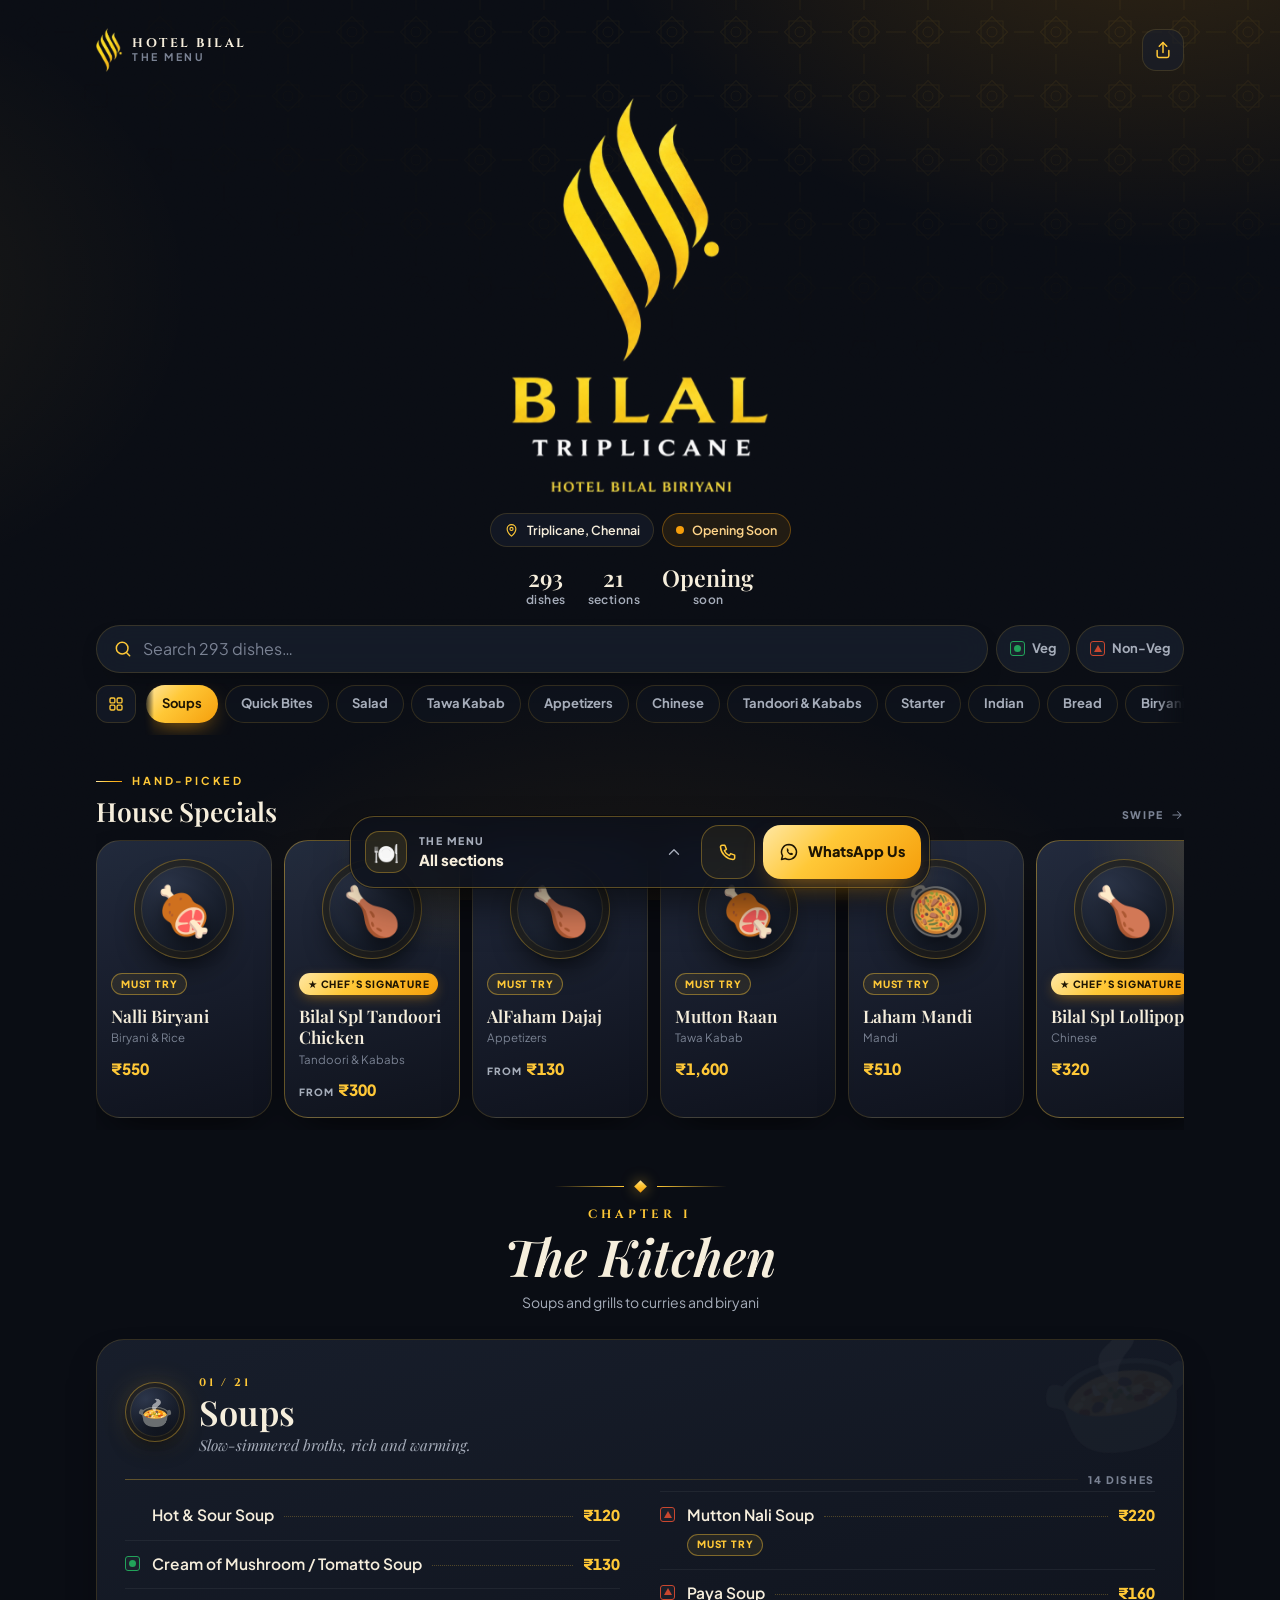
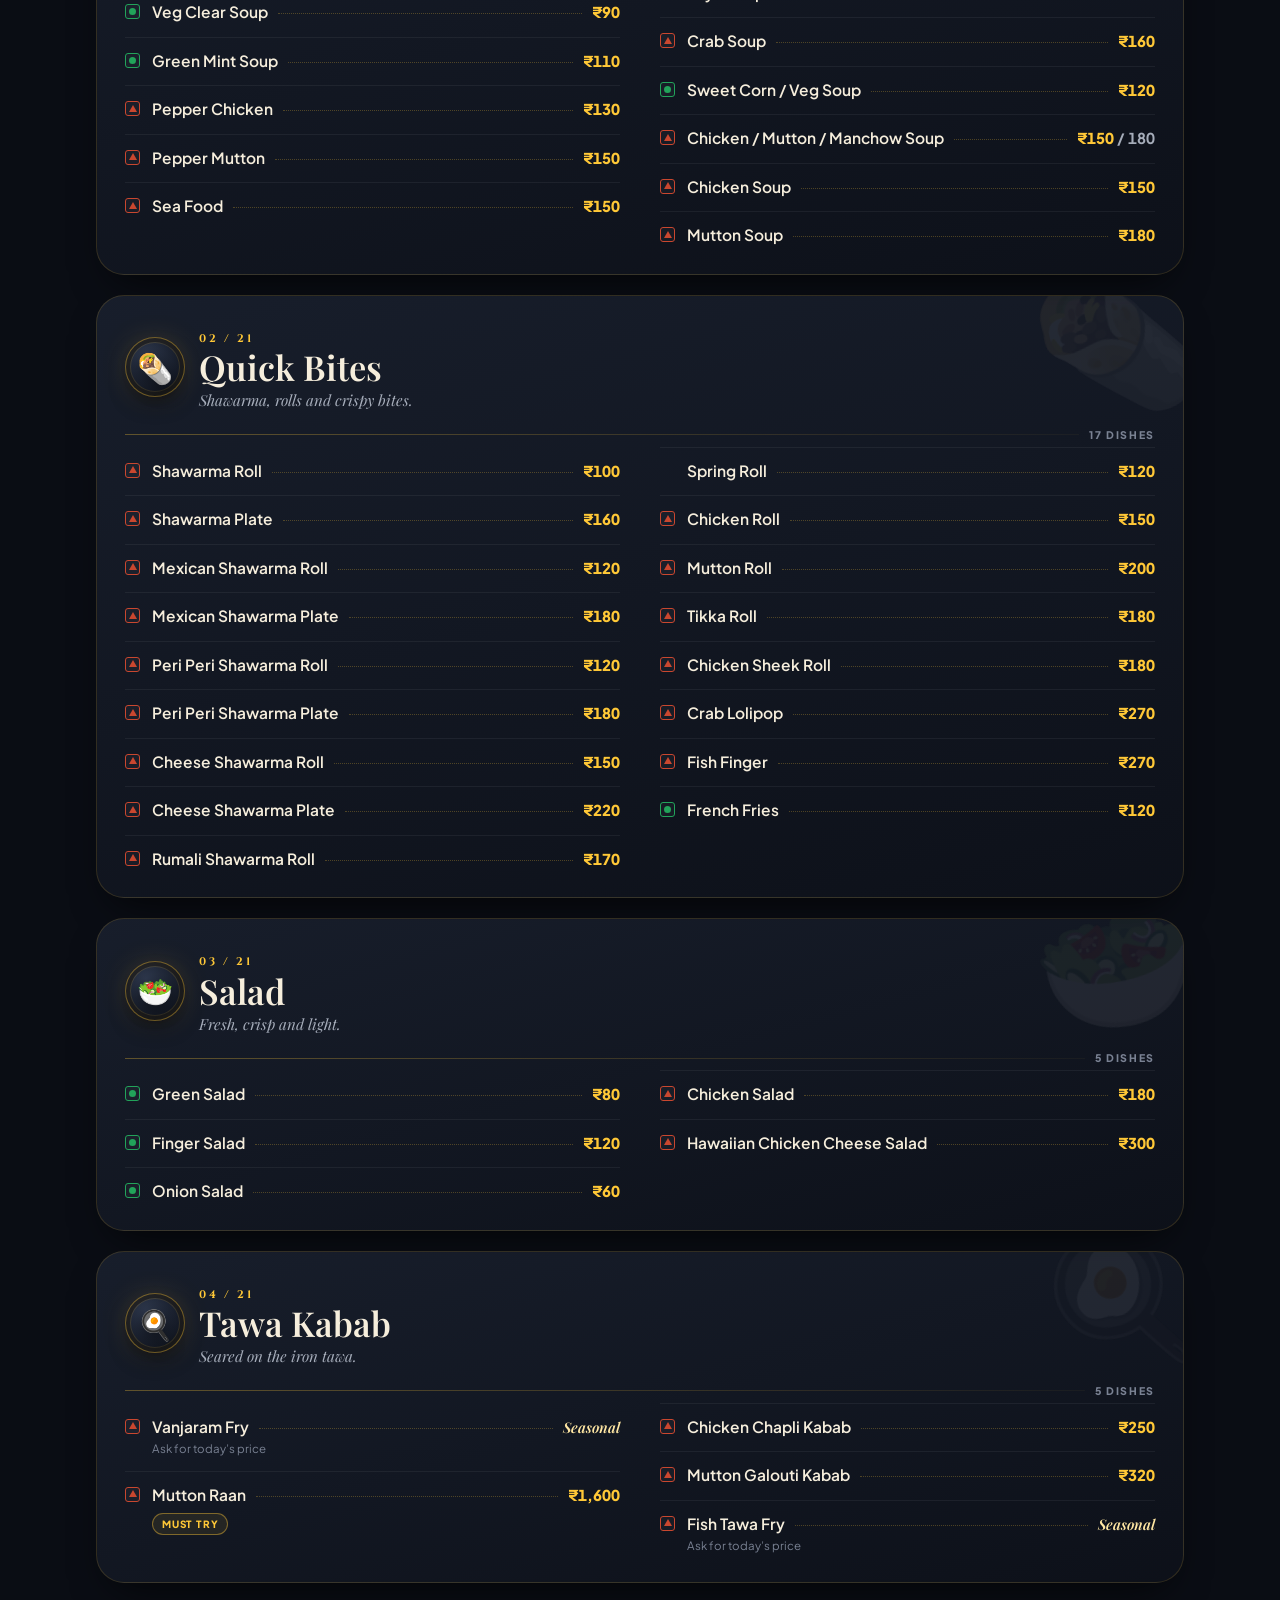
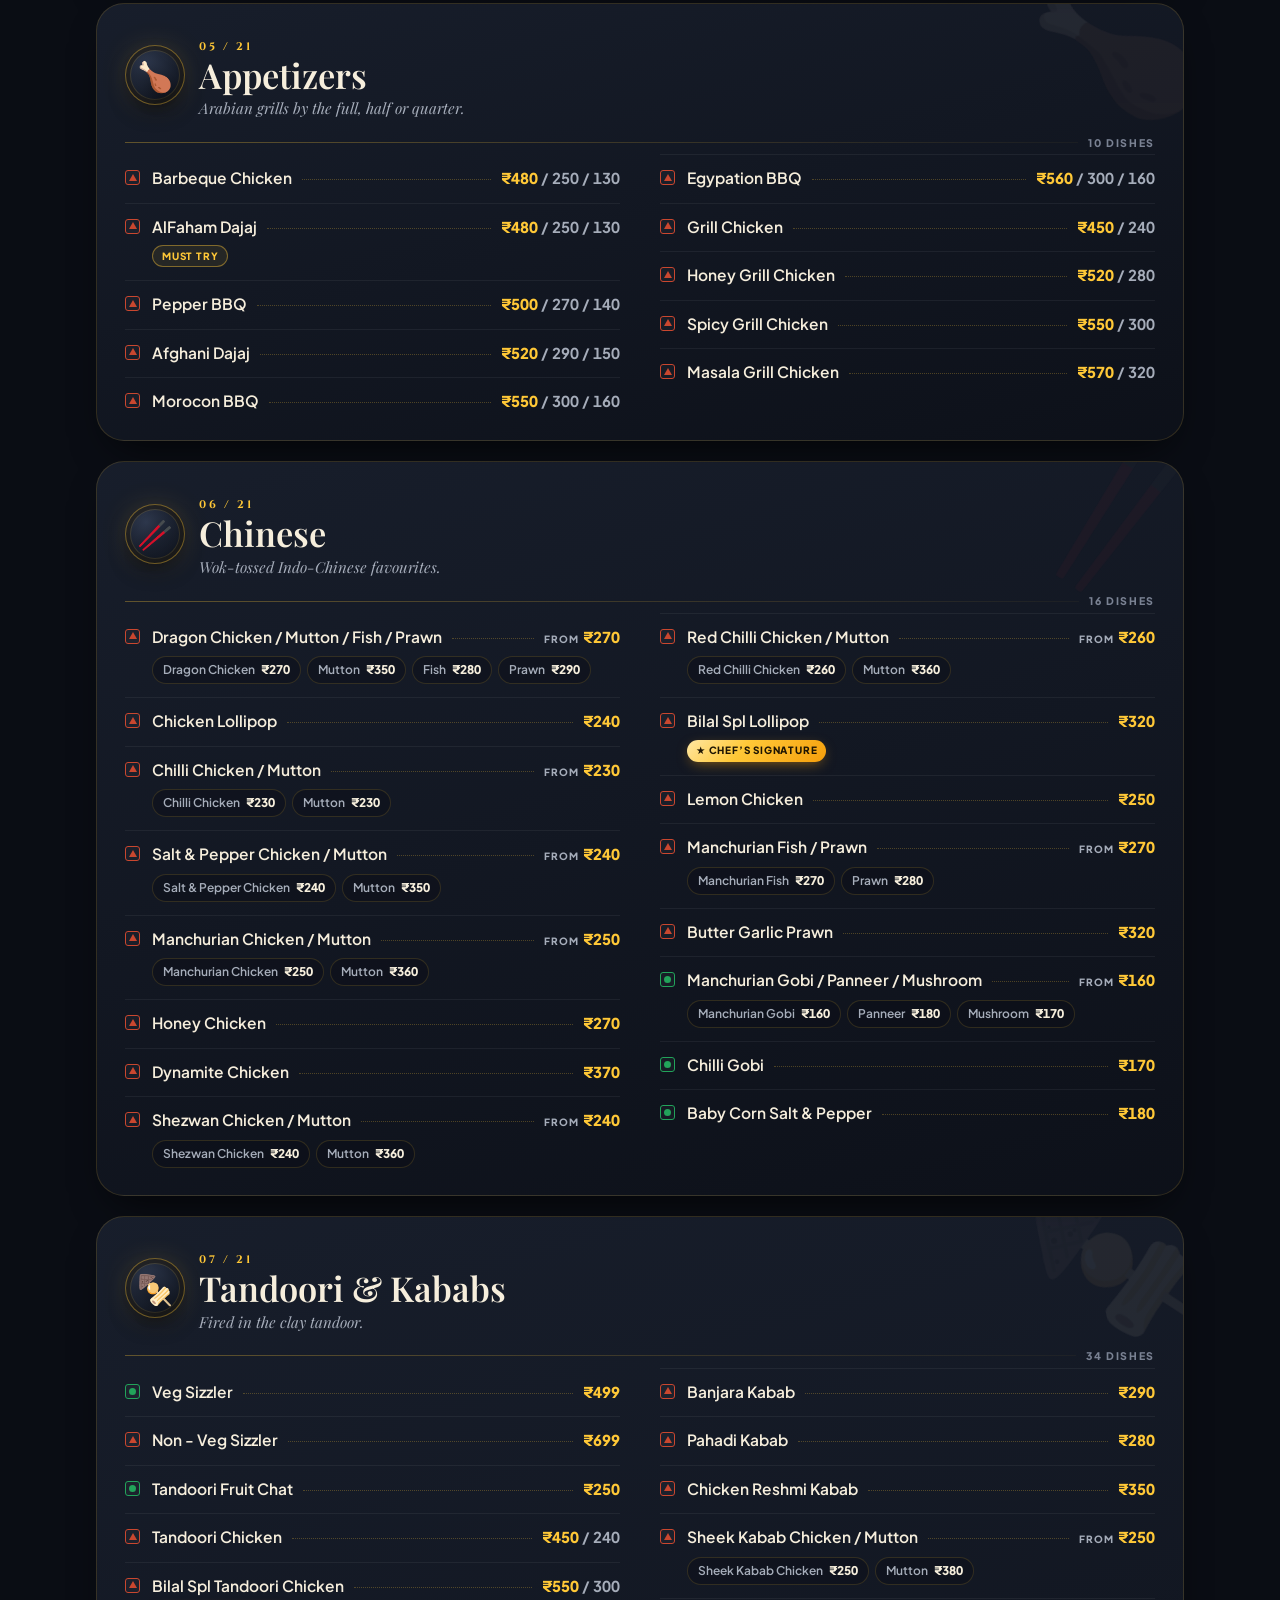
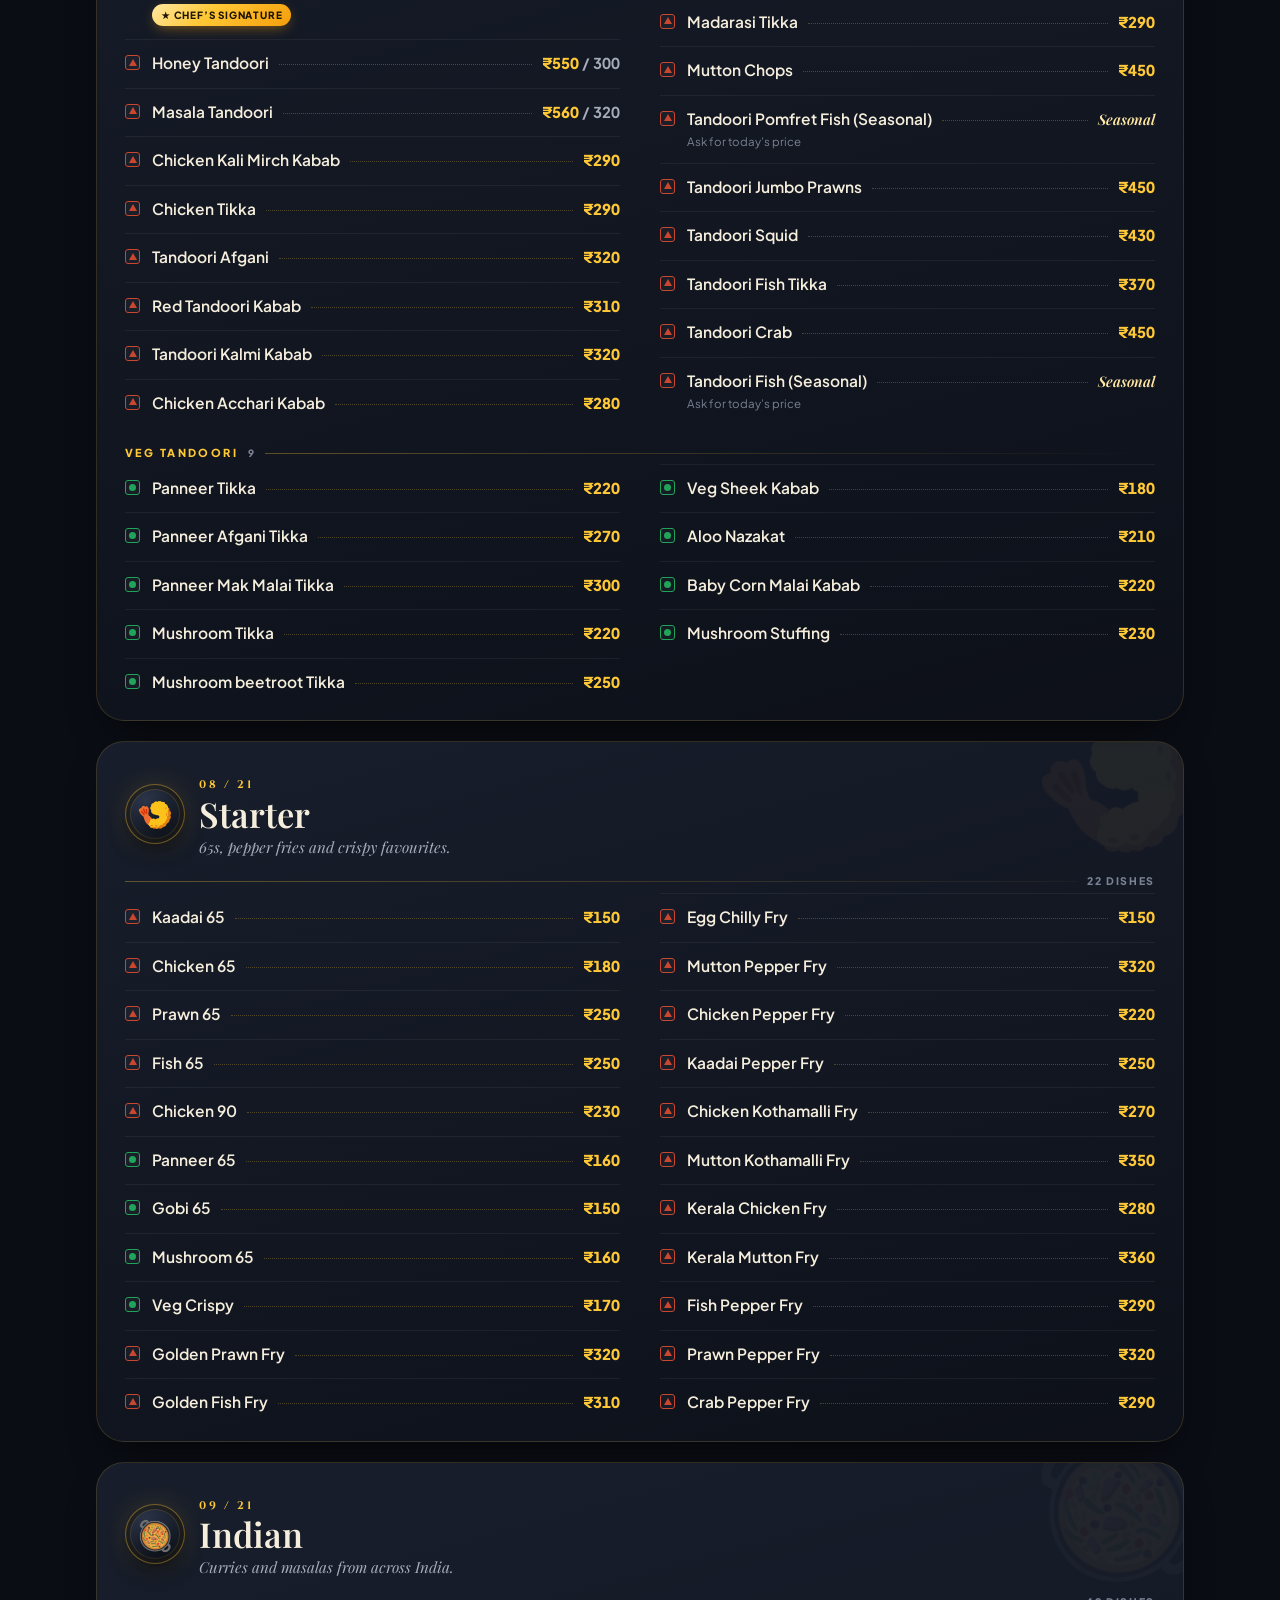
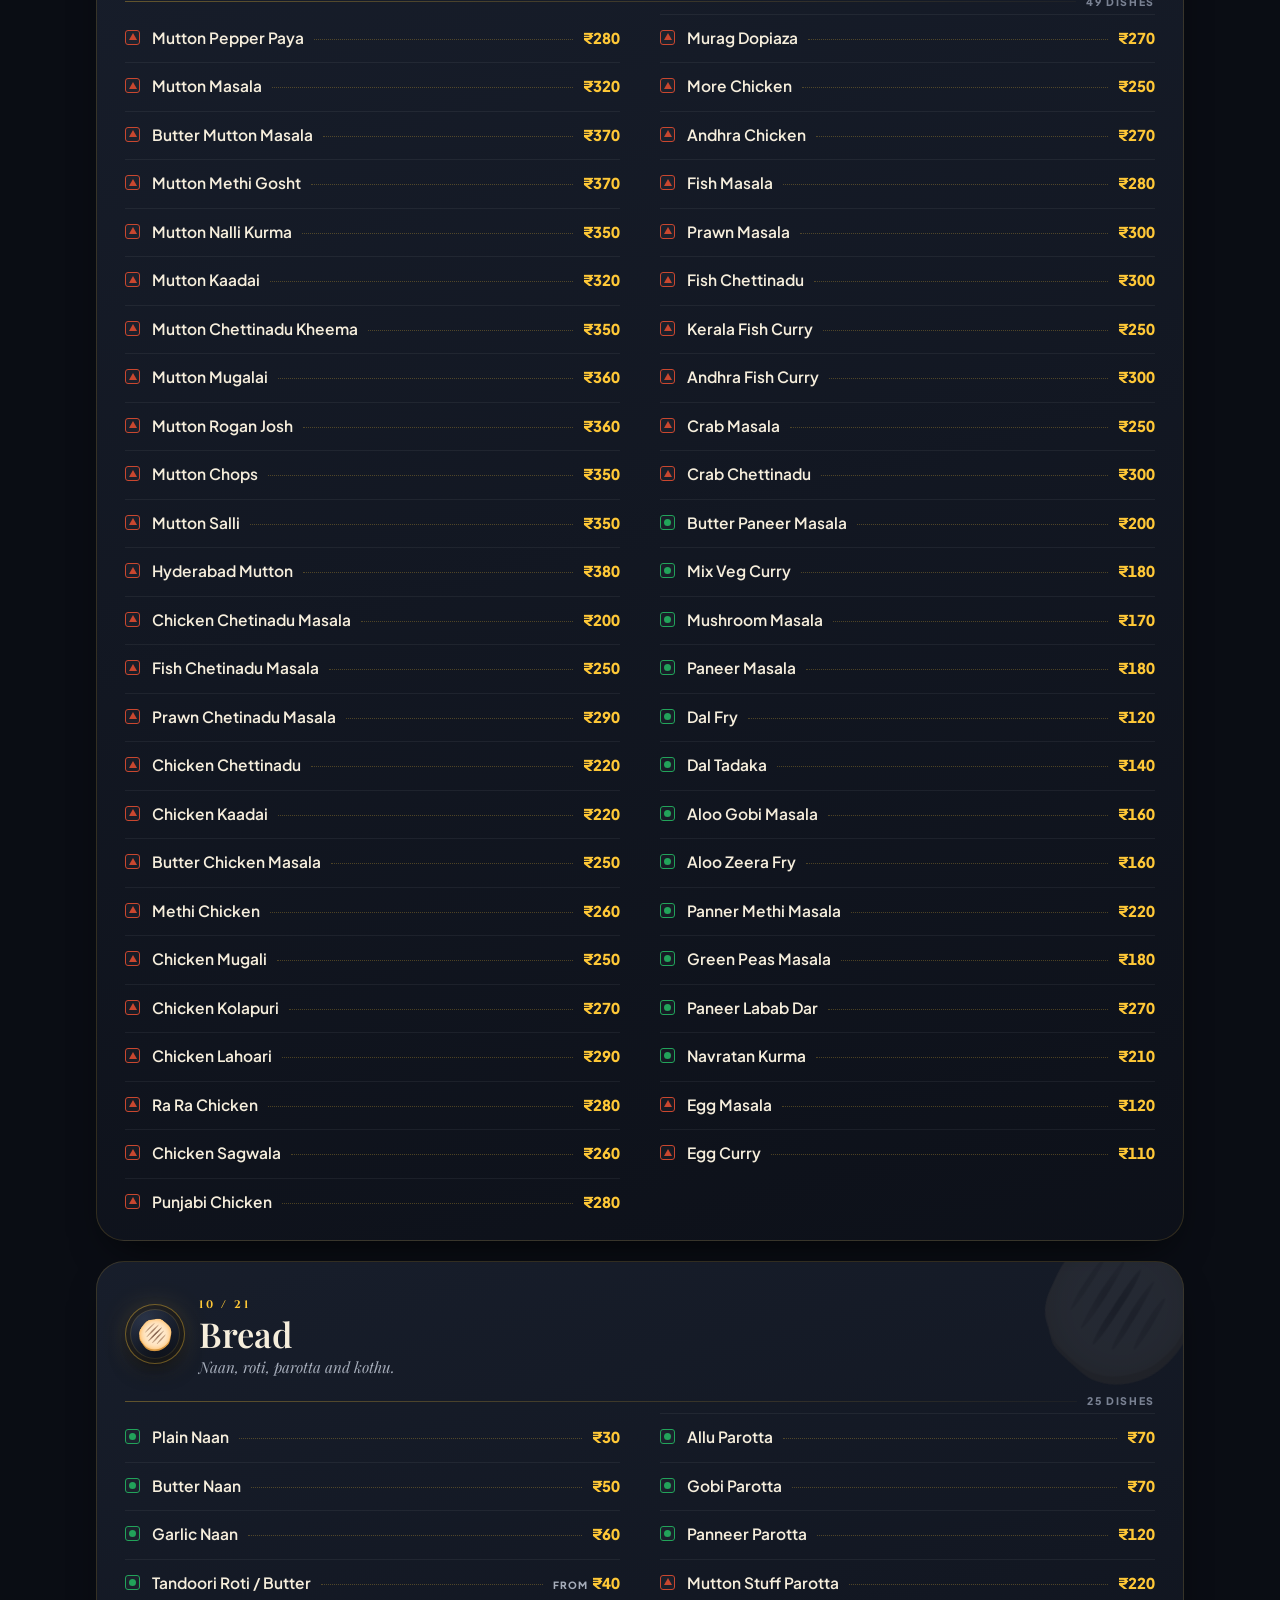
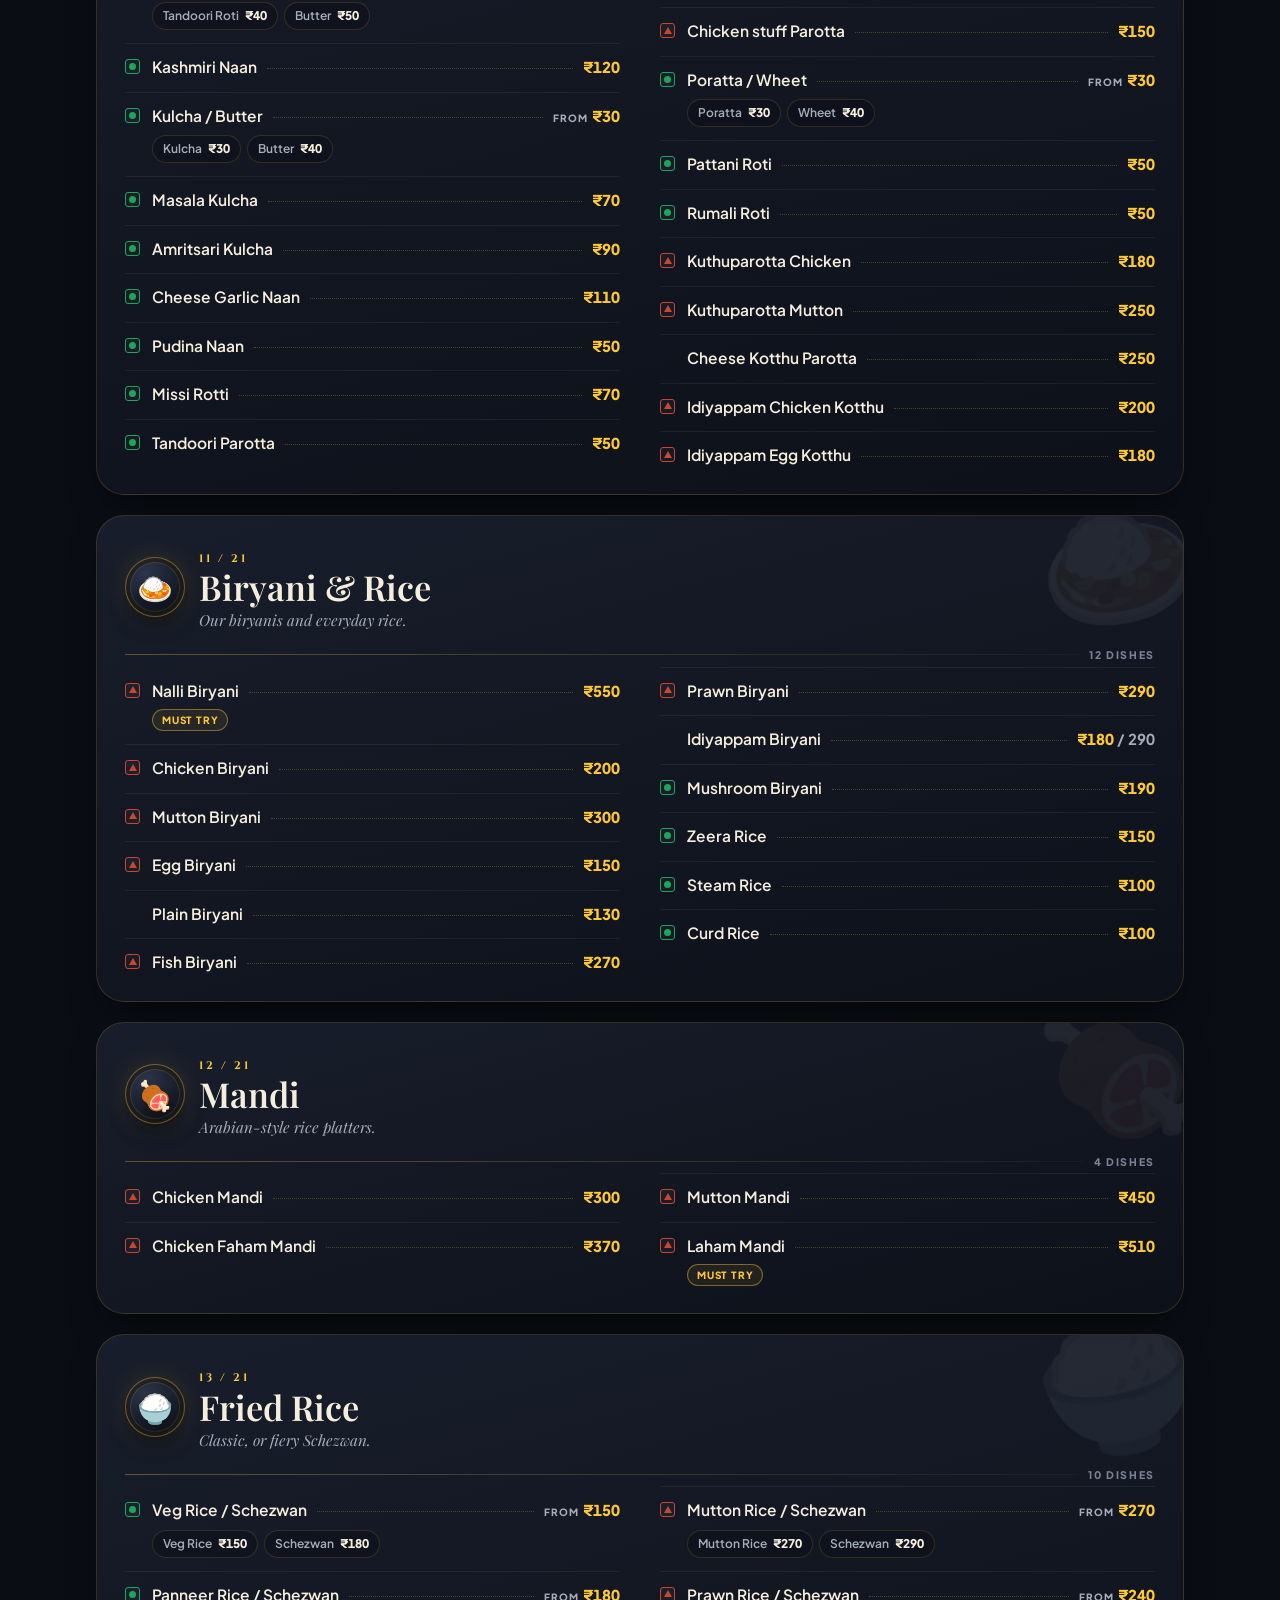
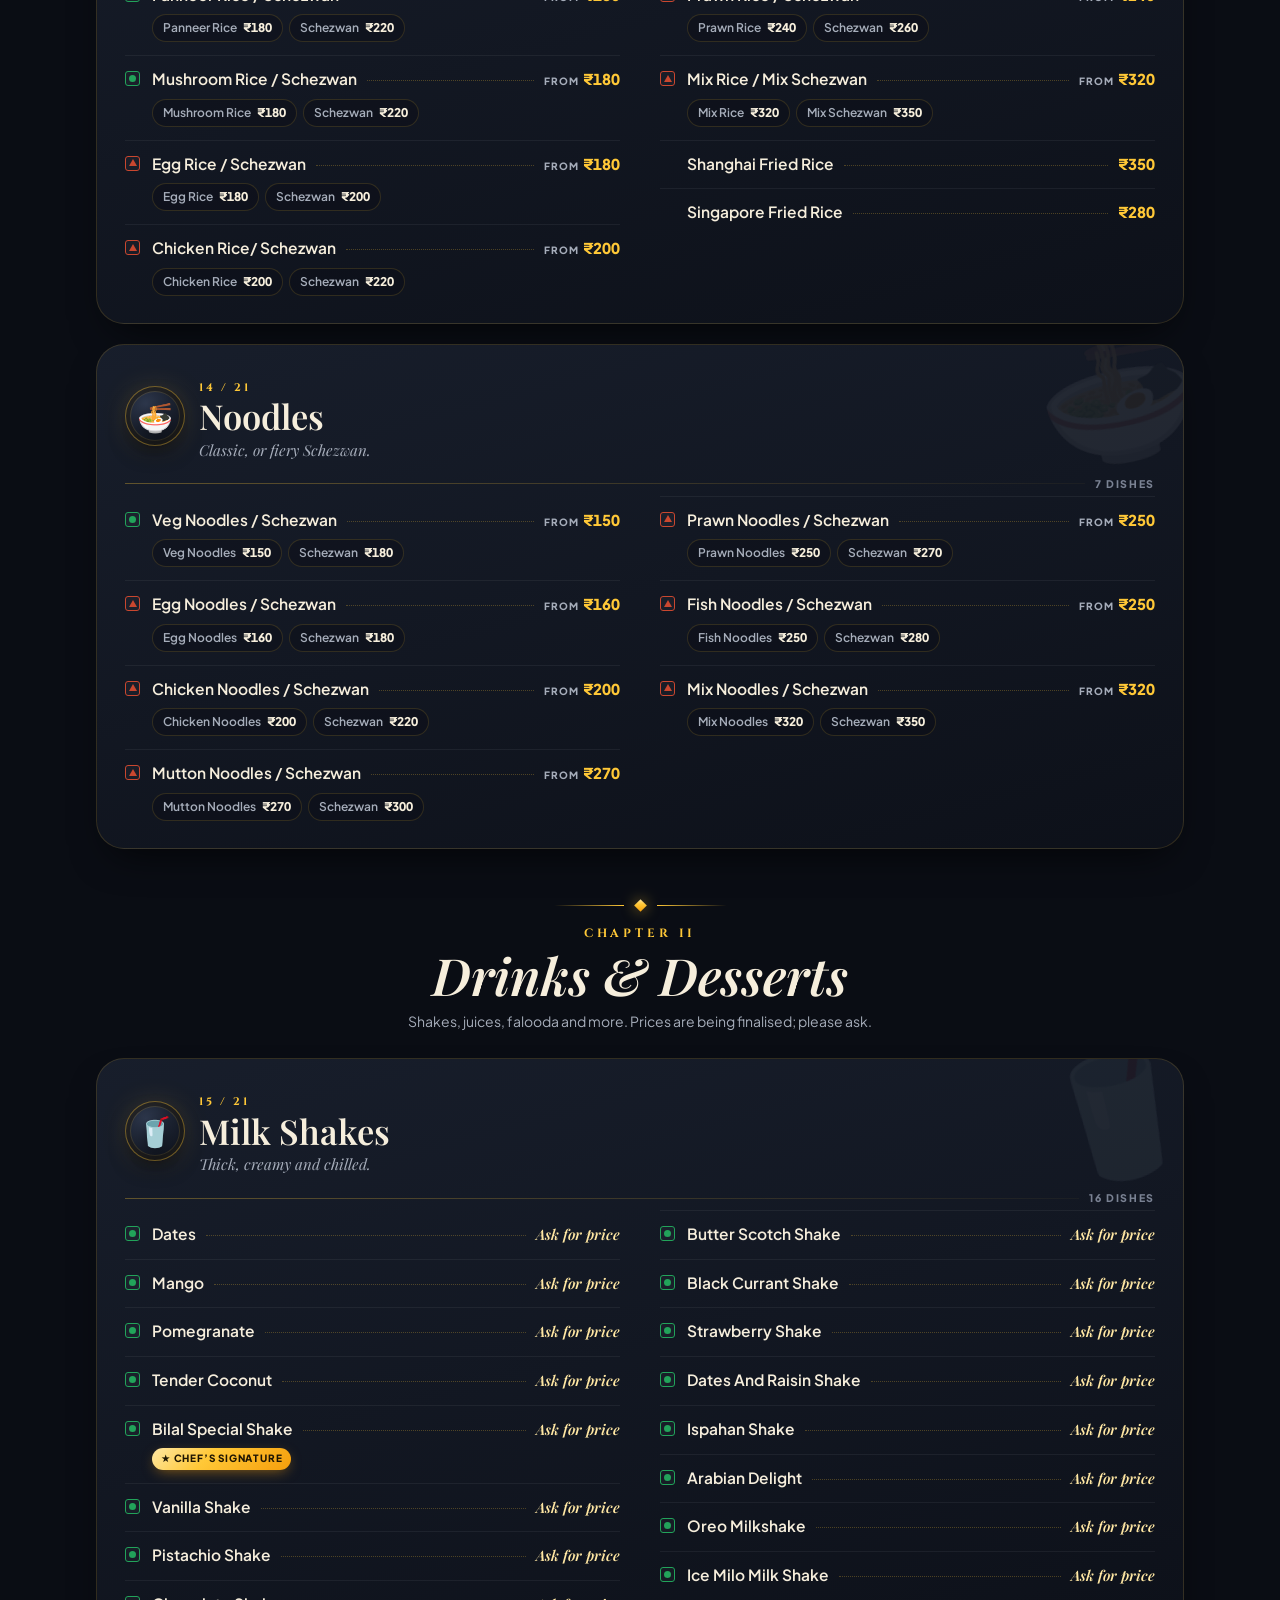
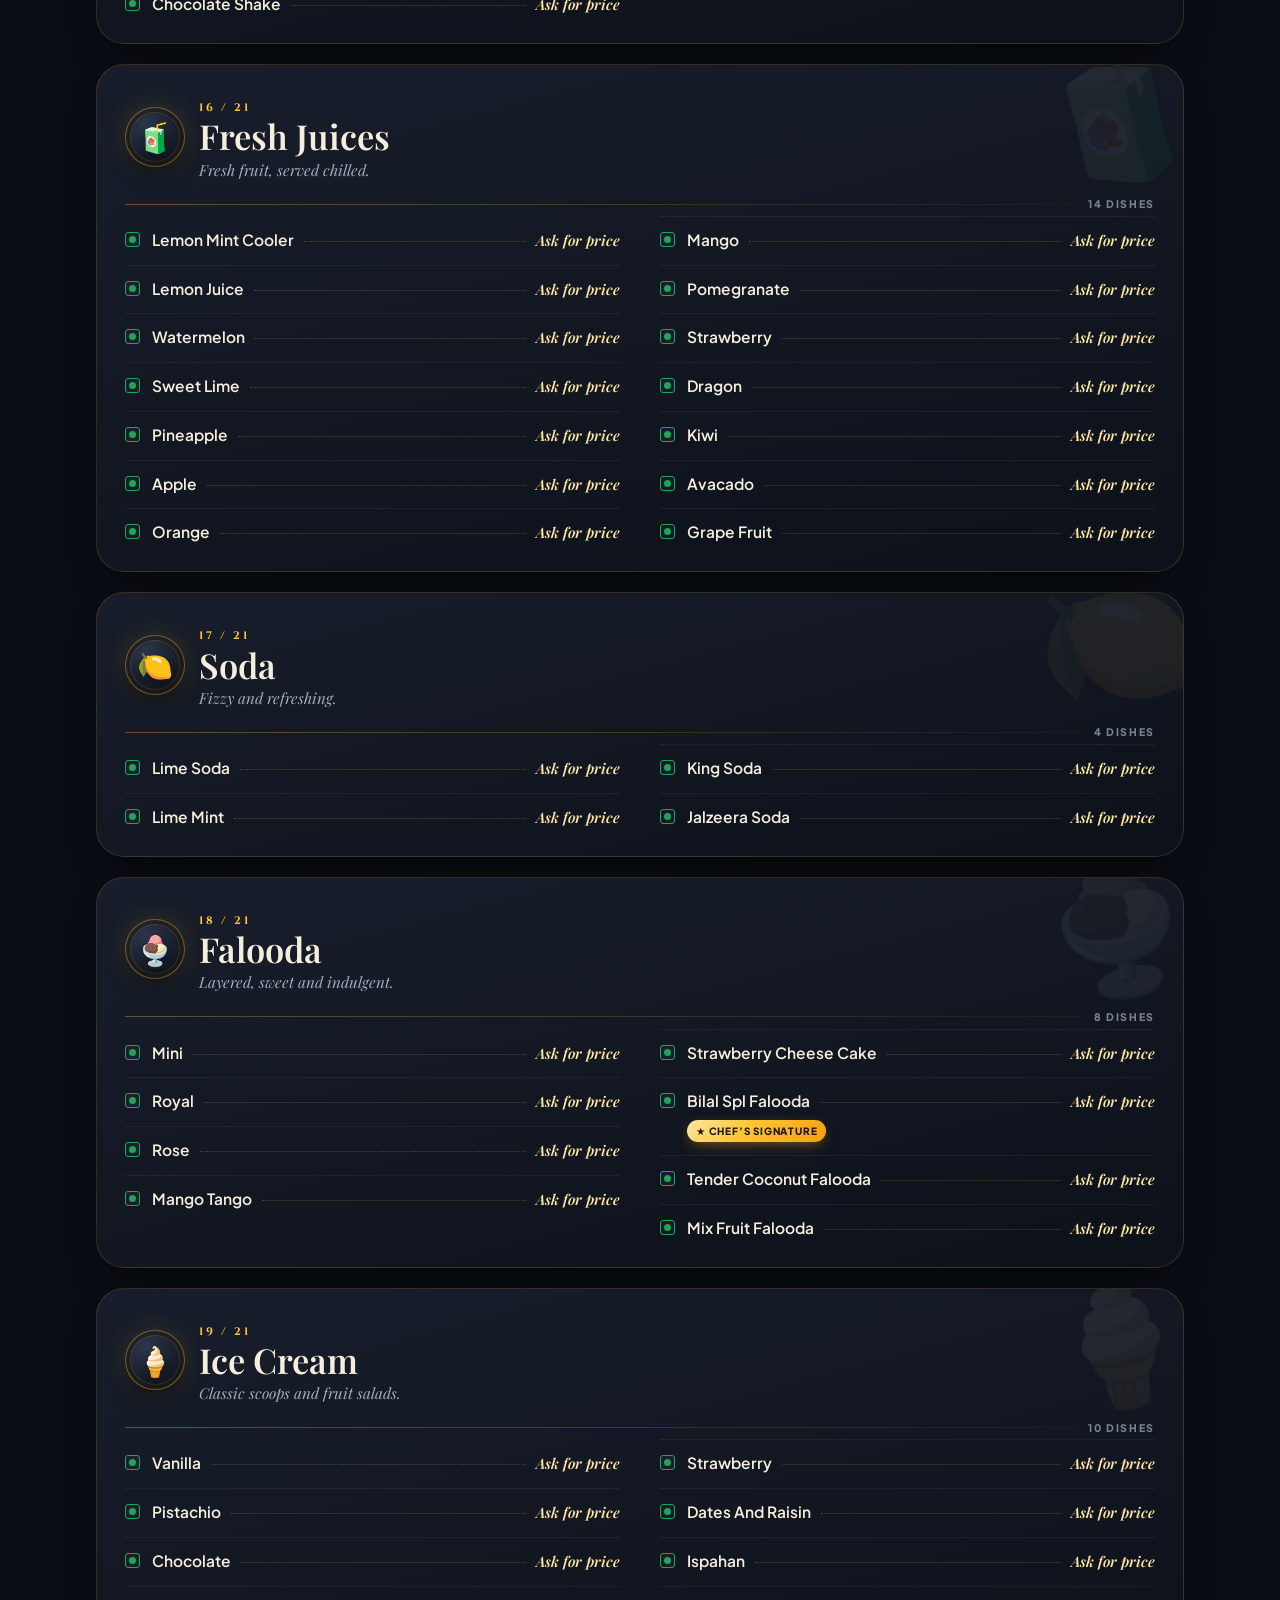
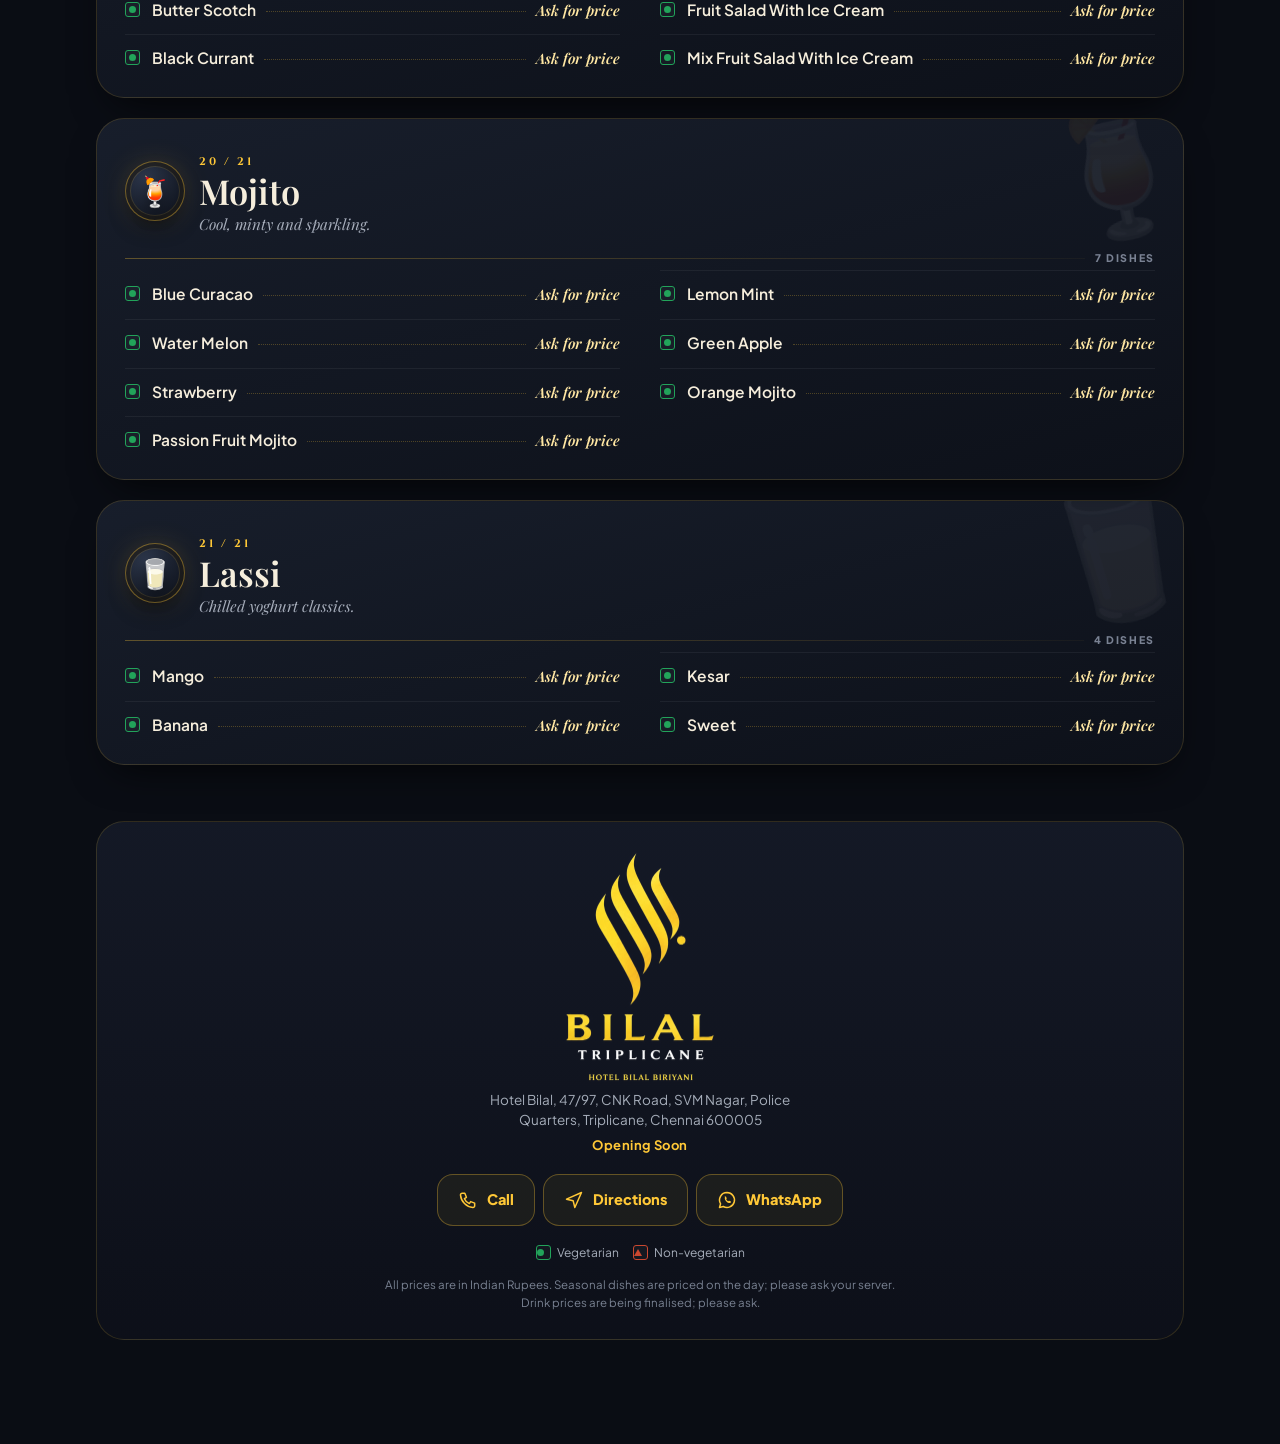
==== commit 8554e66c: "Bring back the classic menu design with the 27 Oct menu The client prefers the 20 Oct design, so thi" ====
--- a/index.html
+++ b/index.html
@@ -1,92 +1,1995 @@
-<!DOCTYPE html><html lang="en-IN" data-astro-cid-xfaknhiq><head><meta charset="utf-8"><meta name="viewport" content="width=device-width, initial-scale=1, viewport-fit=cover"><title>Menu &amp; Prices | Bilal Triplicane, Chennai</title><meta name="description" content="Every dish on the Bilal Triplicane (Hotel Bilal Biriyani) menu with its price in rupees. Drink and dessert prices are being confirmed. Enquire on WhatsApp. 47/97, CNK Road, Triplicane, Chennai."><meta name="robots" content="noindex"><meta name="theme-color" content="#0b0a09"><link rel="icon" href="/hotel-bilal-menu/favicon.png" type="image/png"><link rel="apple-touch-icon" href="/hotel-bilal-menu/apple-touch-icon.png"><meta property="og:type" content="website"><meta property="og:site_name" content="Bilal Triplicane"><meta property="og:locale" content="en_IN"><meta property="og:title" content="Menu &amp; Prices | Bilal Triplicane, Chennai"><meta property="og:description" content="Every dish on the Bilal Triplicane (Hotel Bilal Biriyani) menu with its price in rupees. Drink and dessert prices are being confirmed. Enquire on WhatsApp. 47/97, CNK Road, Triplicane, Chennai."><meta property="og:url" content="https://creativearc111-source.github.io/hotel-bilal-menu/"><meta property="og:image" content="https://creativearc111-source.github.io/hotel-bilal-menu/og-image.jpg"><meta property="og:image:width" content="1200"><meta property="og:image:height" content="630"><meta name="twitter:card" content="summary_large_image"><meta name="twitter:title" content="Menu &amp; Prices | Bilal Triplicane, Chennai"><meta name="twitter:description" content="Every dish on the Bilal Triplicane (Hotel Bilal Biriyani) menu with its price in rupees. Drink and dessert prices are being confirmed. Enquire on WhatsApp. 47/97, CNK Road, Triplicane, Chennai."><script type="application/ld+json">{"@context":"https://schema.org","@type":"Restaurant","name":"Bilal Triplicane","alternateName":"Hotel Bilal Biriyani","servesCuisine":["Indian","Chinese","Biryani"],"telephone":"+917708683467","address":{"@type":"PostalAddress","streetAddress":"47/97, CNK Road, SVM Nagar, Police Quarters","addressLocality":"Chennai","addressRegion":"Tamil Nadu","postalCode":"600005","addressCountry":"IN"},"hasMenu":{"@type":"Menu","name":"Bilal Triplicane menu","hasMenuSection":[{"@type":"MenuSection","name":"Soups","hasMenuItem":[{"@type":"MenuItem","name":"Hot & Sour Soup"},{"@type":"MenuItem","name":"Cream of Mushroom / Tomatto Soup"},{"@type":"MenuItem","name":"Veg Clear Soup"},{"@type":"MenuItem","name":"Green Mint Soup"},{"@type":"MenuItem","name":"Pepper Chicken"},{"@type":"MenuItem","name":"Pepper Mutton"},{"@type":"MenuItem","name":"Sea Food"},{"@type":"MenuItem","name":"Mutton Nali Soup"},{"@type":"MenuItem","name":"Paya Soup"},{"@type":"MenuItem","name":"Crab Soup"},{"@type":"MenuItem","name":"Sweet Corn / Veg Soup"},{"@type":"MenuItem","name":"Chicken / Mutton / Manchow Soup"},{"@type":"MenuItem","name":"Chicken Soup"},{"@type":"MenuItem","name":"Mutton Soup"}]},{"@type":"MenuSection","name":"Quick Bites","hasMenuItem":[{"@type":"MenuItem","name":"Shawarma Roll"},{"@type":"MenuItem","name":"Shawarma Plate"},{"@type":"MenuItem","name":"Mexican Shawarma Roll"},{"@type":"MenuItem","name":"Mexican Shawarma Plate"},{"@type":"MenuItem","name":"Peri Peri Shawarma Roll"},{"@type":"MenuItem","name":"Peri Peri Shawarma Plate"},{"@type":"MenuItem","name":"Cheese Shawarma Roll"},{"@type":"MenuItem","name":"Cheese Shawarma Plate"},{"@type":"MenuItem","name":"Rumali Shawarma Roll"},{"@type":"MenuItem","name":"Spring Roll"},{"@type":"MenuItem","name":"Chicken Roll"},{"@type":"MenuItem","name":"Mutton Roll"},{"@type":"MenuItem","name":"Tikka Roll"},{"@type":"MenuItem","name":"Chicken Sheek Roll"},{"@type":"MenuItem","name":"Crab Lolipop"},{"@type":"MenuItem","name":"Fish Finger"},{"@type":"MenuItem","name":"French Fries"}]},{"@type":"MenuSection","name":"Salad","hasMenuItem":[{"@type":"MenuItem","name":"Green Salad"},{"@type":"MenuItem","name":"Finger Salad"},{"@type":"MenuItem","name":"Onion Salad"},{"@type":"MenuItem","name":"Chicken Salad"},{"@type":"MenuItem","name":"Hawaiian Chicken Cheese Salad"}]},{"@type":"MenuSection","name":"Tawa Kabab","hasMenuItem":[{"@type":"MenuItem","name":"Vanjaram Fry"},{"@type":"MenuItem","name":"Mutton Raan"},{"@type":"MenuItem","name":"Chicken Chapli Kabab"},{"@type":"MenuItem","name":"Mutton Galouti Kabab"},{"@type":"MenuItem","name":"Fish Tawa Fry"}]},{"@type":"MenuSection","name":"Appetizers","hasMenuItem":[{"@type":"MenuItem","name":"Barbeque Chicken"},{"@type":"MenuItem","name":"AlFaham Dajaj"},{"@type":"MenuItem","name":"Pepper BBQ"},{"@type":"MenuItem","name":"Afghani Dajaj"},{"@type":"MenuItem","name":"Morocon BBQ"},{"@type":"MenuItem","name":"Egypation BBQ"},{"@type":"MenuItem","name":"Grill Chicken"},{"@type":"MenuItem","name":"Honey Grill Chicken"},{"@type":"MenuItem","name":"Spicy Grill Chicken"},{"@type":"MenuItem","name":"Masala Grill Chicken"}]},{"@type":"MenuSection","name":"Chinese","hasMenuItem":[{"@type":"MenuItem","name":"Dragon Chicken / Mutton / Fish / Prawn"},{"@type":"MenuItem","name":"Chicken Lollipop"},{"@type":"MenuItem","name":"Chilli Chicken / Mutton"},{"@type":"MenuItem","name":"Salt & Pepper Chicken / Mutton"},{"@type":"MenuItem","name":"Manchurian Chicken / Mutton"},{"@type":"MenuItem","name":"Honey Chicken"},{"@type":"MenuItem","name":"Dynamite Chicken"},{"@type":"MenuItem","name":"Shezwan Chicken / Mutton"},{"@type":"MenuItem","name":"Red Chilli Chicken / Mutton"},{"@type":"MenuItem","name":"Bilal Spl Lollipop"},{"@type":"MenuItem","name":"Lemon Chicken"},{"@type":"MenuItem","name":"Manchurian Fish / Prawn"},{"@type":"MenuItem","name":"Butter Garlic Prawn"},{"@type":"MenuItem","name":"Manchurian Gobi / Panneer / Mushroom"},{"@type":"MenuItem","name":"Chilli Gobi"},{"@type":"MenuItem","name":"Baby Corn Salt & Pepper"}]},{"@type":"MenuSection","name":"Tandoori & Kababs","hasMenuItem":[{"@type":"MenuItem","name":"Veg Sizzler"},{"@type":"MenuItem","name":"Non - Veg Sizzler"},{"@type":"MenuItem","name":"Tandoori Fruit Chat"},{"@type":"MenuItem","name":"Tandoori Chicken"},{"@type":"MenuItem","name":"Bilal Spl Tandoori Chicken"},{"@type":"MenuItem","name":"Honey Tandoori"},{"@type":"MenuItem","name":"Masala Tandoori"},{"@type":"MenuItem","name":"Chicken Kali Mirch Kabab"},{"@type":"MenuItem","name":"Chicken Tikka"},{"@type":"MenuItem","name":"Tandoori Afgani"},{"@type":"MenuItem","name":"Red Tandoori Kabab"},{"@type":"MenuItem","name":"Tandoori Kalmi Kabab"},{"@type":"MenuItem","name":"Chicken Acchari Kabab"},{"@type":"MenuItem","name":"Banjara Kabab"},{"@type":"MenuItem","name":"Pahadi Kabab"},{"@type":"MenuItem","name":"Chicken Reshmi Kabab"},{"@type":"MenuItem","name":"Sheek Kabab Chicken / Mutton"},{"@type":"MenuItem","name":"Madarasi Tikka"},{"@type":"MenuItem","name":"Mutton Chops"},{"@type":"MenuItem","name":"Tandoori Pomfret Fish (Seasonal)"},{"@type":"MenuItem","name":"Tandoori Jumbo Prawns"},{"@type":"MenuItem","name":"Tandoori Squid"},{"@type":"MenuItem","name":"Tandoori Fish Tikka"},{"@type":"MenuItem","name":"Tandoori Crab"},{"@type":"MenuItem","name":"Tandoori Fish (Seasonal)"},{"@type":"MenuItem","name":"Panneer Tikka"},{"@type":"MenuItem","name":"Panneer Afgani Tikka"},{"@type":"MenuItem","name":"Panneer Mak Malai Tikka"},{"@type":"MenuItem","name":"Mushroom Tikka"},{"@type":"MenuItem","name":"Mushroom beetroot Tikka"},{"@type":"MenuItem","name":"Veg Sheek Kabab"},{"@type":"MenuItem","name":"Aloo Nazakat"},{"@type":"MenuItem","name":"Baby Corn Malai Kabab"},{"@type":"MenuItem","name":"Mushroom Stuffing"}]},{"@type":"MenuSection","name":"Starter","hasMenuItem":[{"@type":"MenuItem","name":"Kaadai 65"},{"@type":"MenuItem","name":"Chicken 65"},{"@type":"MenuItem","name":"Prawn 65"},{"@type":"MenuItem","name":"Fish 65"},{"@type":"MenuItem","name":"Chicken 90"},{"@type":"MenuItem","name":"Panneer 65"},{"@type":"MenuItem","name":"Gobi 65"},{"@type":"MenuItem","name":"Mushroom 65"},{"@type":"MenuItem","name":"Veg Crispy"},{"@type":"MenuItem","name":"Golden Prawn Fry"},{"@type":"MenuItem","name":"Golden Fish Fry"},{"@type":"MenuItem","name":"Egg Chilly Fry"},{"@type":"MenuItem","name":"Mutton Pepper Fry"},{"@type":"MenuItem","name":"Chicken Pepper Fry"},{"@type":"MenuItem","name":"Kaadai Pepper Fry"},{"@type":"MenuItem","name":"Chicken Kothamalli Fry"},{"@type":"MenuItem","name":"Mutton Kothamalli Fry"},{"@type":"MenuItem","name":"Kerala Chicken Fry"},{"@type":"MenuItem","name":"Kerala Mutton Fry"},{"@type":"MenuItem","name":"Fish Pepper Fry"},{"@type":"MenuItem","name":"Prawn Pepper Fry"},{"@type":"MenuItem","name":"Crab Pepper Fry"}]},{"@type":"MenuSection","name":"Indian","hasMenuItem":[{"@type":"MenuItem","name":"Mutton Pepper Paya"},{"@type":"MenuItem","name":"Mutton Masala"},{"@type":"MenuItem","name":"Butter Mutton Masala"},{"@type":"MenuItem","name":"Mutton Methi Gosht"},{"@type":"MenuItem","name":"Mutton Nalli Kurma"},{"@type":"MenuItem","name":"Mutton Kaadai"},{"@type":"MenuItem","name":"Mutton Chettinadu Kheema"},{"@type":"MenuItem","name":"Mutton Mugalai"},{"@type":"MenuItem","name":"Mutton Rogan Josh"},{"@type":"MenuItem","name":"Mutton Chops"},{"@type":"MenuItem","name":"Mutton Salli"},{"@type":"MenuItem","name":"Hyderabad Mutton"},{"@type":"MenuItem","name":"Chicken Chetinadu Masala"},{"@type":"MenuItem","name":"Fish Chetinadu Masala"},{"@type":"MenuItem","name":"Prawn Chetinadu Masala"},{"@type":"MenuItem","name":"Chicken Chettinadu"},{"@type":"MenuItem","name":"Chicken Kaadai"},{"@type":"MenuItem","name":"Butter Chicken Masala"},{"@type":"MenuItem","name":"Methi Chicken"},{"@type":"MenuItem","name":"Chicken Mugali"},{"@type":"MenuItem","name":"Chicken Kolapuri"},{"@type":"MenuItem","name":"Chicken Lahoari"},{"@type":"MenuItem","name":"Ra Ra Chicken"},{"@type":"MenuItem","name":"Chicken Sagwala"},{"@type":"MenuItem","name":"Punjabi Chicken"},{"@type":"MenuItem","name":"Murag Dopiaza"},{"@type":"MenuItem","name":"More Chicken"},{"@type":"MenuItem","name":"Andhra Chicken"},{"@type":"MenuItem","name":"Fish Masala"},{"@type":"MenuItem","name":"Prawn Masala"},{"@type":"MenuItem","name":"Fish Chettinadu"},{"@type":"MenuItem","name":"Kerala Fish Curry"},{"@type":"MenuItem","name":"Andhra Fish Curry"},{"@type":"MenuItem","name":"Crab Masala"},{"@type":"MenuItem","name":"Crab Chettinadu"},{"@type":"MenuItem","name":"Butter Paneer Masala"},{"@type":"MenuItem","name":"Mix Veg Curry"},{"@type":"MenuItem","name":"Mushroom Masala"},{"@type":"MenuItem","name":"Paneer Masala"},{"@type":"MenuItem","name":"Dal Fry"},{"@type":"MenuItem","name":"Dal Tadaka"},{"@type":"MenuItem","name":"Aloo Gobi Masala"},{"@type":"MenuItem","name":"Aloo Zeera Fry"},{"@type":"MenuItem","name":"Panner Methi Masala"},{"@type":"MenuItem","name":"Green Peas Masala"},{"@type":"MenuItem","name":"Paneer Labab Dar"},{"@type":"MenuItem","name":"Navratan Kurma"},{"@type":"MenuItem","name":"Egg Masala"},{"@type":"MenuItem","name":"Egg Curry"}]},{"@type":"MenuSection","name":"Bread","hasMenuItem":[{"@type":"MenuItem","name":"Plain Naan"},{"@type":"MenuItem","name":"Butter Naan"},{"@type":"MenuItem","name":"Garlic Naan"},{"@type":"MenuItem","name":"Tandoori Roti / Butter"},{"@type":"MenuItem","name":"Kashmiri Naan"},{"@type":"MenuItem","name":"Kulcha / Butter"},{"@type":"MenuItem","name":"Masala Kulcha"},{"@type":"MenuItem","name":"Amritsari Kulcha"},{"@type":"MenuItem","name":"Cheese Garlic Naan"},{"@type":"MenuItem","name":"Pudina Naan"},{"@type":"MenuItem","name":"Missi Rotti"},{"@type":"MenuItem","name":"Tandoori Parotta"},{"@type":"MenuItem","name":"Allu Parotta"},{"@type":"MenuItem","name":"Gobi Parotta"},{"@type":"MenuItem","name":"Panneer Parotta"},{"@type":"MenuItem","name":"Mutton Stuff Parotta"},{"@type":"MenuItem","name":"Chicken stuff Parotta"},{"@type":"MenuItem","name":"Poratta / Wheet"},{"@type":"MenuItem","name":"Pattani Roti"},{"@type":"MenuItem","name":"Rumali Roti"},{"@type":"MenuItem","name":"Kuthuparotta Chicken"},{"@type":"MenuItem","name":"Kuthuparotta Mutton"},{"@type":"MenuItem","name":"Cheese Kotthu Parotta"},{"@type":"MenuItem","name":"Idiyappam Chicken Kotthu"},{"@type":"MenuItem","name":"Idiyappam Egg Kotthu"}]},{"@type":"MenuSection","name":"Biryani & Rice","hasMenuItem":[{"@type":"MenuItem","name":"Nalli Biryani"},{"@type":"MenuItem","name":"Chicken Biryani"},{"@type":"MenuItem","name":"Mutton Biryani"},{"@type":"MenuItem","name":"Egg Biryani"},{"@type":"MenuItem","name":"Plain Biryani"},{"@type":"MenuItem","name":"Fish Biryani"},{"@type":"MenuItem","name":"Prawn Biryani"},{"@type":"MenuItem","name":"Idiyappam Biryani"},{"@type":"MenuItem","name":"Mushroom Biryani"},{"@type":"MenuItem","name":"Zeera Rice"},{"@type":"MenuItem","name":"Steam Rice"},{"@type":"MenuItem","name":"Curd Rice"}]},{"@type":"MenuSection","name":"Mandi","hasMenuItem":[{"@type":"MenuItem","name":"Chicken Mandi"},{"@type":"MenuItem","name":"Chicken Faham Mandi"},{"@type":"MenuItem","name":"Mutton Mandi"},{"@type":"MenuItem","name":"Laham Mandi"}]},{"@type":"MenuSection","name":"Fried Rice","hasMenuItem":[{"@type":"MenuItem","name":"Veg Rice / Schezwan"},{"@type":"MenuItem","name":"Panneer Rice / Schezwan"},{"@type":"MenuItem","name":"Mushroom Rice / Schezwan"},{"@type":"MenuItem","name":"Egg Rice / Schezwan"},{"@type":"MenuItem","name":"Chicken Rice/ Schezwan"},{"@type":"MenuItem","name":"Mutton Rice / Schezwan"},{"@type":"MenuItem","name":"Prawn Rice / Schezwan"},{"@type":"MenuItem","name":"Mix Rice / Mix Schezwan"},{"@type":"MenuItem","name":"Shanghai Fried Rice"},{"@type":"MenuItem","name":"Singapore Fried Rice"}]},{"@type":"MenuSection","name":"Noodles","hasMenuItem":[{"@type":"MenuItem","name":"Veg Noodles / Schezwan"},{"@type":"MenuItem","name":"Egg Noodles / Schezwan"},{"@type":"MenuItem","name":"Chicken Noodles / Schezwan"},{"@type":"MenuItem","name":"Mutton Noodles / Schezwan"},{"@type":"MenuItem","name":"Prawn Noodles / Schezwan"},{"@type":"MenuItem","name":"Fish Noodles / Schezwan"},{"@type":"MenuItem","name":"Mix Noodles / Schezwan"}]}]}}</script><script>
-      document.documentElement.classList.add('js');
-    </script><link rel="stylesheet" href="/hotel-bilal-menu/assets/menu-search.CyW-X7bu.css"><link rel="stylesheet" href="/hotel-bilal-menu/assets/schema.M8ycMngZ.css"><style>.illustration[data-astro-cid-of6mlrgo]{stroke-width:var(--ill-stroke)}.illustration[data-astro-cid-of6mlrgo] *{vector-effect:non-scaling-stroke}.illustration[data-astro-cid-of6mlrgo] .ill-fill{fill:currentColor;stroke:none}
-</style><link rel="stylesheet" href="/hotel-bilal-menu/assets/full-menu.D9aExTEU.css"></head><body data-astro-cid-xfaknhiq><a class="skip-link" href="#main" data-astro-cid-xfaknhiq>Skip to the menu</a><header class="pm-header surface-deep" data-astro-cid-pauh2ejw><div class="wrap pm-bar" data-astro-cid-pauh2ejw><span class="pm-brand" data-astro-cid-pauh2ejw><span class="wordmark wordmark--default" data-brand-lockup data-astro-cid-qisgtjgl><img src="/hotel-bilal-menu/assets/bilal-mark.BwoBrknk_Z1hH4To.webp" srcset="/hotel-bilal-menu/assets/bilal-mark.BwoBrknk_Z1hH4To.webp 1x, /hotel-bilal-menu/assets/bilal-mark.BwoBrknk_wOeld.webp 2x" alt loading="eager" data-astro-cid-qisgtjgl="true" decoding="async" width="34" height="56" class="wm-mark"><span class="wm-name" data-astro-cid-qisgtjgl><span class="wm-main" data-astro-cid-qisgtjgl>Bilal</span><span class="wm-sub" data-astro-cid-qisgtjgl>Triplicane</span></span></span></span></div><div class="wrap pm-intro" data-astro-cid-pauh2ejw><h1 class="pm-title" data-astro-cid-pauh2ejw>Menu &amp; Prices</h1><p class="pm-lead" data-astro-cid-pauh2ejw>230 dishes in 14 categories, priced in Indian rupees (₹). Drink and dessert prices are being confirmed. Opening Soon: tap a dish to enquire about it.</p><div class="btn-row pm-intro-actions" data-astro-cid-pauh2ejw><a class="btn btn-primary" href="https://wa.me/917708683467?text=Hello%20Bilal%20Triplicane%2C%20I%20would%20like%20to%20enquire%20about%20an%20order%20or%20booking.%20Please%20confirm%20availability%2C%20price%20and%20ordering%20or%20booking%20options." target="_blank" rel="noopener" data-general-enquiry data-astro-cid-pauh2ejw><svg class="icon" viewBox="0 0 24 24" width="24" height="24" fill="none" stroke="currentColor" stroke-width="1.8" stroke-linecap="round" stroke-linejoin="round" aria-hidden="true" focusable="false" data-icon="chat"><path d="M20 11.5a8 8 0 0 1-11.7 7.1L4 20l1.4-4.1A8 8 0 1 1 20 11.5Z"/><path d="M9 10h6M9 13.5h4"/></svg>Order / Booking Enquiry<span class="visually-hidden" data-astro-cid-pauh2ejw> (opens WhatsApp)</span></a><a class="btn btn-secondary" href="tel:+917708683467" data-astro-cid-pauh2ejw><svg class="icon" viewBox="0 0 24 24" width="24" height="24" fill="none" stroke="currentColor" stroke-width="1.8" stroke-linecap="round" stroke-linejoin="round" aria-hidden="true" focusable="false" data-icon="phone"><path d="M6.6 3.5h2.6l1.4 4-2 1.6a12 12 0 0 0 6.3 6.3l1.6-2 4 1.4v2.6a2 2 0 0 1-2.2 2A16.5 16.5 0 0 1 4.6 5.7a2 2 0 0 1 2-2.2Z"/></svg>Call +91 77086 83467<span class="visually-hidden" data-astro-cid-pauh2ejw> +91 77086 83467</span></a></div></div></header><div class="pm-body surface-paper" data-astro-cid-pauh2ejw><div class="wrap pm-layout" data-astro-cid-pauh2ejw><nav class="cat-nav" aria-label="Menu categories" data-cat-nav data-astro-cid-okpgx4fs><p class="cat-nav-title" aria-hidden="true" data-astro-cid-okpgx4fs>Categories</p><div class="cat-scroller" data-cat-scroller data-astro-cid-okpgx4fs><ul role="list" data-astro-cid-okpgx4fs><li data-cat-item="soups" data-astro-cid-okpgx4fs><a href="#soups" data-cat-link="soups" data-astro-cid-okpgx4fs><span class="cat-num" aria-hidden="true" data-astro-cid-okpgx4fs>01</span>Soups</a></li><li data-cat-item="quick-bites" data-astro-cid-okpgx4fs><a href="#quick-bites" data-cat-link="quick-bites" data-astro-cid-okpgx4fs><span class="cat-num" aria-hidden="true" data-astro-cid-okpgx4fs>02</span>Quick Bites</a></li><li data-cat-item="salad" data-astro-cid-okpgx4fs><a href="#salad" data-cat-link="salad" data-astro-cid-okpgx4fs><span class="cat-num" aria-hidden="true" data-astro-cid-okpgx4fs>03</span>Salad</a></li><li data-cat-item="tawa-kabab" data-astro-cid-okpgx4fs><a href="#tawa-kabab" data-cat-link="tawa-kabab" data-astro-cid-okpgx4fs><span class="cat-num" aria-hidden="true" data-astro-cid-okpgx4fs>04</span>Tawa Kabab</a></li><li data-cat-item="appetizers" data-astro-cid-okpgx4fs><a href="#appetizers" data-cat-link="appetizers" data-astro-cid-okpgx4fs><span class="cat-num" aria-hidden="true" data-astro-cid-okpgx4fs>05</span>Appetizers</a></li><li data-cat-item="chinese" data-astro-cid-okpgx4fs><a href="#chinese" data-cat-link="chinese" data-astro-cid-okpgx4fs><span class="cat-num" aria-hidden="true" data-astro-cid-okpgx4fs>06</span>Chinese</a></li><li data-cat-item="tandoori" data-astro-cid-okpgx4fs><a href="#tandoori" data-cat-link="tandoori" data-astro-cid-okpgx4fs><span class="cat-num" aria-hidden="true" data-astro-cid-okpgx4fs>07</span>Tandoori &amp; Kababs</a></li><li data-cat-item="starters" data-astro-cid-okpgx4fs><a href="#starters" data-cat-link="starters" data-astro-cid-okpgx4fs><span class="cat-num" aria-hidden="true" data-astro-cid-okpgx4fs>08</span>Starter</a></li><li data-cat-item="indian" data-astro-cid-okpgx4fs><a href="#indian" data-cat-link="indian" data-astro-cid-okpgx4fs><span class="cat-num" aria-hidden="true" data-astro-cid-okpgx4fs>09</span>Indian</a></li><li data-cat-item="bread" data-astro-cid-okpgx4fs><a href="#bread" data-cat-link="bread" data-astro-cid-okpgx4fs><span class="cat-num" aria-hidden="true" data-astro-cid-okpgx4fs>10</span>Bread</a></li><li data-cat-item="biryani" data-astro-cid-okpgx4fs><a href="#biryani" data-cat-link="biryani" data-astro-cid-okpgx4fs><span class="cat-num" aria-hidden="true" data-astro-cid-okpgx4fs>11</span>Biryani &amp; Rice</a></li><li data-cat-item="mandi" data-astro-cid-okpgx4fs><a href="#mandi" data-cat-link="mandi" data-astro-cid-okpgx4fs><span class="cat-num" aria-hidden="true" data-astro-cid-okpgx4fs>12</span>Mandi</a></li><li data-cat-item="fried-rice" data-astro-cid-okpgx4fs><a href="#fried-rice" data-cat-link="fried-rice" data-astro-cid-okpgx4fs><span class="cat-num" aria-hidden="true" data-astro-cid-okpgx4fs>13</span>Fried Rice</a></li><li data-cat-item="noodles" data-astro-cid-okpgx4fs><a href="#noodles" data-cat-link="noodles" data-astro-cid-okpgx4fs><span class="cat-num" aria-hidden="true" data-astro-cid-okpgx4fs>14</span>Noodles</a></li><li data-cat-item="milkshakes" data-chapter="drinks" data-astro-cid-okpgx4fs><a href="#milkshakes" data-cat-link="milkshakes" data-astro-cid-okpgx4fs><span class="cat-num" aria-hidden="true" data-astro-cid-okpgx4fs>15</span>Milk Shakes</a></li><li data-cat-item="juices" data-chapter="drinks" data-astro-cid-okpgx4fs><a href="#juices" data-cat-link="juices" data-astro-cid-okpgx4fs><span class="cat-num" aria-hidden="true" data-astro-cid-okpgx4fs>16</span>Fresh Juices</a></li><li data-cat-item="soda" data-chapter="drinks" data-astro-cid-okpgx4fs><a href="#soda" data-cat-link="soda" data-astro-cid-okpgx4fs><span class="cat-num" aria-hidden="true" data-astro-cid-okpgx4fs>17</span>Soda</a></li><li data-cat-item="falooda" data-chapter="drinks" data-astro-cid-okpgx4fs><a href="#falooda" data-cat-link="falooda" data-astro-cid-okpgx4fs><span class="cat-num" aria-hidden="true" data-astro-cid-okpgx4fs>18</span>Falooda</a></li><li data-cat-item="ice-cream" data-chapter="drinks" data-astro-cid-okpgx4fs><a href="#ice-cream" data-cat-link="ice-cream" data-astro-cid-okpgx4fs><span class="cat-num" aria-hidden="true" data-astro-cid-okpgx4fs>19</span>Ice Cream</a></li><li data-cat-item="mojito" data-chapter="drinks" data-astro-cid-okpgx4fs><a href="#mojito" data-cat-link="mojito" data-astro-cid-okpgx4fs><span class="cat-num" aria-hidden="true" data-astro-cid-okpgx4fs>20</span>Mojito</a></li><li data-cat-item="lassi" data-chapter="drinks" data-astro-cid-okpgx4fs><a href="#lassi" data-cat-link="lassi" data-astro-cid-okpgx4fs><span class="cat-num" aria-hidden="true" data-astro-cid-okpgx4fs>21</span>Lassi</a></li></ul><span class="cat-indicator" aria-hidden="true" data-astro-cid-okpgx4fs></span></div></nav><script type="module" src="/hotel-bilal-menu/assets/CategoryNav.astro_astro_type_script_index_0_lang.D4qSspov.js"></script><main id="main" class="pm-main" tabindex="-1" data-astro-cid-pauh2ejw><div class="pm-tools" data-astro-cid-pauh2ejw><form class="menu-search" role="search" data-menu-search hidden data-astro-cid-flrpublf><label class="menu-search-label" for="price-search-input" data-astro-cid-flrpublf>Search dishes</label><div class="menu-search-field" data-astro-cid-flrpublf><button type="submit" class="menu-search-submit" aria-label="Search" data-astro-cid-flrpublf><svg viewBox="0 0 24 24" width="20" height="20" fill="none" stroke="currentColor" stroke-width="1.8" stroke-linecap="round" aria-hidden="true" data-astro-cid-flrpublf><circle cx="11" cy="11" r="6.5" data-astro-cid-flrpublf></circle><path d="m16 16 4 4" data-astro-cid-flrpublf></path></svg></button><input id="price-search-input" type="search" name="q" autocomplete="off" enterkeyhint="search" spellcheck="false" placeholder="Try “65”, “mandi” or “naan”" aria-describedby="price-search-status" data-astro-cid-flrpublf><button type="button" class="menu-search-clear" data-search-clear hidden data-astro-cid-flrpublf>Clear<span class="visually-hidden" data-astro-cid-flrpublf> search</span></button></div><p id="price-search-status" class="menu-search-status" aria-live="polite" data-search-status data-astro-cid-flrpublf></p></form><script type="module">var e=e=>e.normalize(`NFKD`).replace(/[̀-ͯ]/g,``).toLowerCase().replace(/&/g,` and `).replace(/[^a-z0-9]+/g,` `).trim(),t=e=>`${e} ${e===1?`dish`:`dishes`}`;function n(n){let r=n.querySelector(`input[type="search"]`),i=n.querySelector(`[data-search-status]`),a=n.querySelector(`[data-search-clear]`),o=document.querySelector(n.dataset.searchScope??`[data-menu-sections]`),s=document.querySelector(`[data-search-empty]`);if(!r||!o)return;let c=[...o.querySelectorAll(`[data-entry]`)],l=[...o.querySelectorAll(`[data-menu-subsection]`)],u=[...o.querySelectorAll(`[data-menu-section]`)],d=[...document.querySelectorAll(`[data-cat-item]`)],f,p=``,m=()=>{let n=e(r.value);if(n===p)return;p=n;let o=n?n.split(` `):[],f=0;for(let e of c){let t=e.dataset.search??``,n=o.every(e=>t.includes(e));e.hidden=!n,n&&f++}for(let e of[...l,...u])e.hidden=!e.querySelector(`[data-entry]:not([hidden])`);for(let e of d)e.hidden=!!document.getElementById(e.dataset.catItem??``)?.hidden;a&&(a.hidden=!n),s&&(s.hidden=!n||f>0),i&&(i.textContent=n?f?`${t(f)} match “${r.value.trim()}”.`:`No dishes match “${r.value.trim()}”.`:``),document.dispatchEvent(new CustomEvent(`menu-search`,{detail:{query:n,shown:f}}))},h=()=>{r.value=``,m()};r.addEventListener(`input`,()=>{window.clearTimeout(f),f=window.setTimeout(m,80)}),r.addEventListener(`keydown`,e=>{e.key===`Escape`&&r.value&&(e.preventDefault(),h())}),n.addEventListener(`submit`,e=>{e.preventDefault(),window.clearTimeout(f),m()}),a?.addEventListener(`click`,()=>{h(),r.focus()});for(let e of document.querySelectorAll(`[data-search-reset]`))e.addEventListener(`click`,()=>{h(),r.focus()});n.hidden=!1,r.value&&m()}for(let e of document.querySelectorAll(`[data-menu-search]`))n(e);</script><div class="pm-empty" data-search-empty hidden data-astro-cid-pauh2ejw><p data-astro-cid-pauh2ejw><strong data-astro-cid-pauh2ejw>No dishes match that search.</strong></p><p data-astro-cid-pauh2ejw>Check the spelling, or try one word such as “chicken”, “naan” or “mandi”.</p><button type="button" class="btn btn-secondary" data-search-reset data-astro-cid-pauh2ejw>Show all dishes</button></div></div><div class="pm-sections" data-menu-sections data-astro-cid-yybxq47f><section id="soups" class="pm-cat" aria-labelledby="soups-title" data-menu-section data-category="soups" data-astro-cid-yybxq47f><div class="pm-cat-head" data-astro-cid-yybxq47f><span class="pm-cat-num" aria-hidden="true" data-astro-cid-yybxq47f>01</span><h2 id="soups-title" class="pm-cat-title" data-astro-cid-yybxq47f>Soups</h2><svg class="illustration pm-cat-ill" viewBox="0 0 64 64" fill="none" stroke="currentColor" stroke-linecap="round" stroke-linejoin="round" aria-hidden="true" focusable="false" style="--ill-stroke: 1.75px" data-astro-cid-of6mlrgo>
-    <path d="M22 22c-2-3 2-5 0-8"/><path d="M30 20c-2-3 2-5 0-8"/>
-    <path d="M40 30 48.5 12"/>
-    <ellipse cx="50" cy="9" rx="2.6" ry="4" transform="rotate(25 50 9)"/>
-    <path d="M9 30h46"/>
-    <path d="M11.5 30c0 12 9 20.5 20.5 20.5S52.5 42 52.5 30"/>
-    <path d="M25 54.5h14"/></svg></div><p class="pm-cat-meta" data-astro-cid-yybxq47f>14 dishes<span data-astro-cid-yybxq47f> · Where a dish has more than one price, ask which portion or option each is for.</span></p><div class="pm-group" data-astro-cid-yybxq47f><ul role="list" class="pm-list" data-astro-cid-yybxq47f><li id="soups--hot-and-sour-soup" class="pm-entry" data-entry data-entry-id="soups--hot-and-sour-soup" data-category="soups" data-search="hot and sour soup soups" data-astro-cid-yybxq47f><details class="pm-details" data-astro-cid-yybxq47f><summary class="pm-summary" data-astro-cid-yybxq47f><span class="entry-name" data-astro-cid-yybxq47f>Hot &amp; Sour Soup</span><span class="entry-price" data-price data-astro-cid-yybxq47f>₹120</span><span class="pm-toggle" aria-hidden="true" data-astro-cid-yybxq47f></span></summary><div class="pm-actions" data-astro-cid-yybxq47f><a class="pm-enquire" href="https://wa.me/917708683467?text=Hello%20Bilal%20Triplicane%2C%20I%20would%20like%20to%20enquire%20about%20Hot%20%26%20Sour%20Soup.%20Please%20confirm%20availability%2C%20price%20and%20ordering%20or%20booking%20options." target="_blank" rel="noopener" aria-label="Enquire About This Dish: Hot &amp; Sour Soup (opens WhatsApp)" data-dish-enquiry data-astro-cid-yybxq47f>Enquire About This Dish</a><a class="pm-call" href="tel:+917708683467" data-astro-cid-yybxq47f>Call<span class="visually-hidden" data-astro-cid-yybxq47f> +91 77086 83467</span></a><p class="pm-actions-note" data-astro-cid-yybxq47f>An enquiry, not an order: we will confirm availability and price.</p></div></details></li><li id="soups--cream-of-mushroom-tomatto-soup" class="pm-entry" data-entry data-entry-id="soups--cream-of-mushroom-tomatto-soup" data-category="soups" data-search="cream of mushroom tomatto soup soups tomato" data-astro-cid-yybxq47f><details class="pm-details" data-astro-cid-yybxq47f><summary class="pm-summary" data-astro-cid-yybxq47f><span class="entry-name" data-astro-cid-yybxq47f>Cream of Mushroom / Tomatto Soup</span><span class="entry-price" data-price data-astro-cid-yybxq47f>₹130</span><span class="pm-toggle" aria-hidden="true" data-astro-cid-yybxq47f></span></summary><div class="pm-actions" data-astro-cid-yybxq47f><a class="pm-enquire" href="https://wa.me/917708683467?text=Hello%20Bilal%20Triplicane%2C%20I%20would%20like%20to%20enquire%20about%20Cream%20of%20Mushroom%20%2F%20Tomatto%20Soup.%20Please%20confirm%20availability%2C%20price%20and%20ordering%20or%20booking%20options." target="_blank" rel="noopener" aria-label="Enquire About This Dish: Cream of Mushroom / Tomatto Soup (opens WhatsApp)" data-dish-enquiry data-astro-cid-yybxq47f>Enquire About This Dish</a><a class="pm-call" href="tel:+917708683467" data-astro-cid-yybxq47f>Call<span class="visually-hidden" data-astro-cid-yybxq47f> +91 77086 83467</span></a><p class="pm-actions-note" data-astro-cid-yybxq47f>An enquiry, not an order: we will confirm availability and price.</p></div></details></li><li id="soups--veg-clear-soup" class="pm-entry" data-entry data-entry-id="soups--veg-clear-soup" data-category="soups" data-search="veg clear soup soups" data-astro-cid-yybxq47f><details class="pm-details" data-astro-cid-yybxq47f><summary class="pm-summary" data-astro-cid-yybxq47f><span class="entry-name" data-astro-cid-yybxq47f>Veg Clear Soup</span><span class="entry-price" data-price data-astro-cid-yybxq47f>₹90</span><span class="pm-toggle" aria-hidden="true" data-astro-cid-yybxq47f></span></summary><div class="pm-actions" data-astro-cid-yybxq47f><a class="pm-enquire" href="https://wa.me/917708683467?text=Hello%20Bilal%20Triplicane%2C%20I%20would%20like%20to%20enquire%20about%20Veg%20Clear%20Soup.%20Please%20confirm%20availability%2C%20price%20and%20ordering%20or%20booking%20options." target="_blank" rel="noopener" aria-label="Enquire About This Dish: Veg Clear Soup (opens WhatsApp)" data-dish-enquiry data-astro-cid-yybxq47f>Enquire About This Dish</a><a class="pm-call" href="tel:+917708683467" data-astro-cid-yybxq47f>Call<span class="visually-hidden" data-astro-cid-yybxq47f> +91 77086 83467</span></a><p class="pm-actions-note" data-astro-cid-yybxq47f>An enquiry, not an order: we will confirm availability and price.</p></div></details></li><li id="soups--green-mint-soup" class="pm-entry" data-entry data-entry-id="soups--green-mint-soup" data-category="soups" data-search="green mint soup soups" data-astro-cid-yybxq47f><details class="pm-details" data-astro-cid-yybxq47f><summary class="pm-summary" data-astro-cid-yybxq47f><span class="entry-name" data-astro-cid-yybxq47f>Green Mint Soup</span><span class="entry-price" data-price data-astro-cid-yybxq47f>₹110</span><span class="pm-toggle" aria-hidden="true" data-astro-cid-yybxq47f></span></summary><div class="pm-actions" data-astro-cid-yybxq47f><a class="pm-enquire" href="https://wa.me/917708683467?text=Hello%20Bilal%20Triplicane%2C%20I%20would%20like%20to%20enquire%20about%20Green%20Mint%20Soup.%20Please%20confirm%20availability%2C%20price%20and%20ordering%20or%20booking%20options." target="_blank" rel="noopener" aria-label="Enquire About This Dish: Green Mint Soup (opens WhatsApp)" data-dish-enquiry data-astro-cid-yybxq47f>Enquire About This Dish</a><a class="pm-call" href="tel:+917708683467" data-astro-cid-yybxq47f>Call<span class="visually-hidden" data-astro-cid-yybxq47f> +91 77086 83467</span></a><p class="pm-actions-note" data-astro-cid-yybxq47f>An enquiry, not an order: we will confirm availability and price.</p></div></details></li><li id="soups--pepper-chicken" class="pm-entry" data-entry data-entry-id="soups--pepper-chicken" data-category="soups" data-search="pepper chicken soups" data-astro-cid-yybxq47f><details class="pm-details" data-astro-cid-yybxq47f><summary class="pm-summary" data-astro-cid-yybxq47f><span class="entry-name" data-astro-cid-yybxq47f>Pepper Chicken</span><span class="entry-price" data-price data-astro-cid-yybxq47f>₹130</span><span class="pm-toggle" aria-hidden="true" data-astro-cid-yybxq47f></span></summary><div class="pm-actions" data-astro-cid-yybxq47f><a class="pm-enquire" href="https://wa.me/917708683467?text=Hello%20Bilal%20Triplicane%2C%20I%20would%20like%20to%20enquire%20about%20Pepper%20Chicken.%20Please%20confirm%20availability%2C%20price%20and%20ordering%20or%20booking%20options." target="_blank" rel="noopener" aria-label="Enquire About This Dish: Pepper Chicken (opens WhatsApp)" data-dish-enquiry data-astro-cid-yybxq47f>Enquire About This Dish</a><a class="pm-call" href="tel:+917708683467" data-astro-cid-yybxq47f>Call<span class="visually-hidden" data-astro-cid-yybxq47f> +91 77086 83467</span></a><p class="pm-actions-note" data-astro-cid-yybxq47f>An enquiry, not an order: we will confirm availability and price.</p></div></details></li><li id="soups--pepper-mutton" class="pm-entry" data-entry data-entry-id="soups--pepper-mutton" data-category="soups" data-search="pepper mutton soups" data-astro-cid-yybxq47f><details class="pm-details" data-astro-cid-yybxq47f><summary class="pm-summary" data-astro-cid-yybxq47f><span class="entry-name" data-astro-cid-yybxq47f>Pepper Mutton</span><span class="entry-price" data-price data-astro-cid-yybxq47f>₹150</span><span class="pm-toggle" aria-hidden="true" data-astro-cid-yybxq47f></span></summary><div class="pm-actions" data-astro-cid-yybxq47f><a class="pm-enquire" href="https://wa.me/917708683467?text=Hello%20Bilal%20Triplicane%2C%20I%20would%20like%20to%20enquire%20about%20Pepper%20Mutton.%20Please%20confirm%20availability%2C%20price%20and%20ordering%20or%20booking%20options." target="_blank" rel="noopener" aria-label="Enquire About This Dish: Pepper Mutton (opens WhatsApp)" data-dish-enquiry data-astro-cid-yybxq47f>Enquire About This Dish</a><a class="pm-call" href="tel:+917708683467" data-astro-cid-yybxq47f>Call<span class="visually-hidden" data-astro-cid-yybxq47f> +91 77086 83467</span></a><p class="pm-actions-note" data-astro-cid-yybxq47f>An enquiry, not an order: we will confirm availability and price.</p></div></details></li><li id="soups--sea-food" class="pm-entry" data-entry data-entry-id="soups--sea-food" data-category="soups" data-search="sea food soups" data-astro-cid-yybxq47f><details class="pm-details" data-astro-cid-yybxq47f><summary class="pm-summary" data-astro-cid-yybxq47f><span class="entry-name" data-astro-cid-yybxq47f>Sea Food</span><span class="entry-price" data-price data-astro-cid-yybxq47f>₹150</span><span class="pm-toggle" aria-hidden="true" data-astro-cid-yybxq47f></span></summary><div class="pm-actions" data-astro-cid-yybxq47f><a class="pm-enquire" href="https://wa.me/917708683467?text=Hello%20Bilal%20Triplicane%2C%20I%20would%20like%20to%20enquire%20about%20Sea%20Food.%20Please%20confirm%20availability%2C%20price%20and%20ordering%20or%20booking%20options." target="_blank" rel="noopener" aria-label="Enquire About This Dish: Sea Food (opens WhatsApp)" data-dish-enquiry data-astro-cid-yybxq47f>Enquire About This Dish</a><a class="pm-call" href="tel:+917708683467" data-astro-cid-yybxq47f>Call<span class="visually-hidden" data-astro-cid-yybxq47f> +91 77086 83467</span></a><p class="pm-actions-note" data-astro-cid-yybxq47f>An enquiry, not an order: we will confirm availability and price.</p></div></details></li><li id="soups--mutton-nali-soup" class="pm-entry" data-entry data-entry-id="soups--mutton-nali-soup" data-category="soups" data-search="mutton nali soup soups nalli" data-astro-cid-yybxq47f><details class="pm-details" data-astro-cid-yybxq47f><summary class="pm-summary" data-astro-cid-yybxq47f><span class="entry-name" data-astro-cid-yybxq47f>Mutton Nali Soup</span><span class="entry-price" data-price data-astro-cid-yybxq47f>₹220</span><span class="pm-toggle" aria-hidden="true" data-astro-cid-yybxq47f></span></summary><div class="pm-actions" data-astro-cid-yybxq47f><a class="pm-enquire" href="https://wa.me/917708683467?text=Hello%20Bilal%20Triplicane%2C%20I%20would%20like%20to%20enquire%20about%20Mutton%20Nali%20Soup.%20Please%20confirm%20availability%2C%20price%20and%20ordering%20or%20booking%20options." target="_blank" rel="noopener" aria-label="Enquire About This Dish: Mutton Nali Soup (opens WhatsApp)" data-dish-enquiry data-astro-cid-yybxq47f>Enquire About This Dish</a><a class="pm-call" href="tel:+917708683467" data-astro-cid-yybxq47f>Call<span class="visually-hidden" data-astro-cid-yybxq47f> +91 77086 83467</span></a><p class="pm-actions-note" data-astro-cid-yybxq47f>An enquiry, not an order: we will confirm availability and price.</p></div></details></li><li id="soups--paya-soup" class="pm-entry" data-entry data-entry-id="soups--paya-soup" data-category="soups" data-search="paya soup soups" data-astro-cid-yybxq47f><details class="pm-details" data-astro-cid-yybxq47f><summary class="pm-summary" data-astro-cid-yybxq47f><span class="entry-name" data-astro-cid-yybxq47f>Paya Soup</span><span class="entry-price" data-price data-astro-cid-yybxq47f>₹160</span><span class="pm-toggle" aria-hidden="true" data-astro-cid-yybxq47f></span></summary><div class="pm-actions" data-astro-cid-yybxq47f><a class="pm-enquire" href="https://wa.me/917708683467?text=Hello%20Bilal%20Triplicane%2C%20I%20would%20like%20to%20enquire%20about%20Paya%20Soup.%20Please%20confirm%20availability%2C%20price%20and%20ordering%20or%20booking%20options." target="_blank" rel="noopener" aria-label="Enquire About This Dish: Paya Soup (opens WhatsApp)" data-dish-enquiry data-astro-cid-yybxq47f>Enquire About This Dish</a><a class="pm-call" href="tel:+917708683467" data-astro-cid-yybxq47f>Call<span class="visually-hidden" data-astro-cid-yybxq47f> +91 77086 83467</span></a><p class="pm-actions-note" data-astro-cid-yybxq47f>An enquiry, not an order: we will confirm availability and price.</p></div></details></li><li id="soups--crab-soup" class="pm-entry" data-entry data-entry-id="soups--crab-soup" data-category="soups" data-search="crab soup soups" data-astro-cid-yybxq47f><details class="pm-details" data-astro-cid-yybxq47f><summary class="pm-summary" data-astro-cid-yybxq47f><span class="entry-name" data-astro-cid-yybxq47f>Crab Soup</span><span class="entry-price" data-price data-astro-cid-yybxq47f>₹160</span><span class="pm-toggle" aria-hidden="true" data-astro-cid-yybxq47f></span></summary><div class="pm-actions" data-astro-cid-yybxq47f><a class="pm-enquire" href="https://wa.me/917708683467?text=Hello%20Bilal%20Triplicane%2C%20I%20would%20like%20to%20enquire%20about%20Crab%20Soup.%20Please%20confirm%20availability%2C%20price%20and%20ordering%20or%20booking%20options." target="_blank" rel="noopener" aria-label="Enquire About This Dish: Crab Soup (opens WhatsApp)" data-dish-enquiry data-astro-cid-yybxq47f>Enquire About This Dish</a><a class="pm-call" href="tel:+917708683467" data-astro-cid-yybxq47f>Call<span class="visually-hidden" data-astro-cid-yybxq47f> +91 77086 83467</span></a><p class="pm-actions-note" data-astro-cid-yybxq47f>An enquiry, not an order: we will confirm availability and price.</p></div></details></li><li id="soups--sweet-corn-veg-soup" class="pm-entry" data-entry data-entry-id="soups--sweet-corn-veg-soup" data-category="soups" data-search="sweet corn veg soup soups" data-astro-cid-yybxq47f><details class="pm-details" data-astro-cid-yybxq47f><summary class="pm-summary" data-astro-cid-yybxq47f><span class="entry-name" data-astro-cid-yybxq47f>Sweet Corn / Veg Soup</span><span class="entry-price" data-price data-astro-cid-yybxq47f>₹120</span><span class="pm-toggle" aria-hidden="true" data-astro-cid-yybxq47f></span></summary><div class="pm-actions" data-astro-cid-yybxq47f><a class="pm-enquire" href="https://wa.me/917708683467?text=Hello%20Bilal%20Triplicane%2C%20I%20would%20like%20to%20enquire%20about%20Sweet%20Corn%20%2F%20Veg%20Soup.%20Please%20confirm%20availability%2C%20price%20and%20ordering%20or%20booking%20options." target="_blank" rel="noopener" aria-label="Enquire About This Dish: Sweet Corn / Veg Soup (opens WhatsApp)" data-dish-enquiry data-astro-cid-yybxq47f>Enquire About This Dish</a><a class="pm-call" href="tel:+917708683467" data-astro-cid-yybxq47f>Call<span class="visually-hidden" data-astro-cid-yybxq47f> +91 77086 83467</span></a><p class="pm-actions-note" data-astro-cid-yybxq47f>An enquiry, not an order: we will confirm availability and price.</p></div></details></li><li id="soups--chicken-mutton-manchow-soup" class="pm-entry" data-entry data-entry-id="soups--chicken-mutton-manchow-soup" data-category="soups" data-search="chicken mutton manchow soup soups" data-astro-cid-yybxq47f><details class="pm-details" data-astro-cid-yybxq47f><summary class="pm-summary" data-astro-cid-yybxq47f><span class="entry-name" data-astro-cid-yybxq47f>Chicken / Mutton / Manchow Soup</span><span class="entry-price" data-price data-astro-cid-yybxq47f>₹150 / ₹180</span><span class="pm-toggle" aria-hidden="true" data-astro-cid-yybxq47f></span></summary><div class="pm-actions" data-astro-cid-yybxq47f><a class="pm-enquire" href="https://wa.me/917708683467?text=Hello%20Bilal%20Triplicane%2C%20I%20would%20like%20to%20enquire%20about%20Chicken%20%2F%20Mutton%20%2F%20Manchow%20Soup.%20Please%20confirm%20availability%2C%20price%20and%20ordering%20or%20booking%20options." target="_blank" rel="noopener" aria-label="Enquire About This Dish: Chicken / Mutton / Manchow Soup (opens WhatsApp)" data-dish-enquiry data-astro-cid-yybxq47f>Enquire About This Dish</a><a class="pm-call" href="tel:+917708683467" data-astro-cid-yybxq47f>Call<span class="visually-hidden" data-astro-cid-yybxq47f> +91 77086 83467</span></a><p class="pm-actions-note" data-astro-cid-yybxq47f>An enquiry, not an order: we will confirm availability and price.</p></div></details></li><li id="soups--chicken-soup" class="pm-entry" data-entry data-entry-id="soups--chicken-soup" data-category="soups" data-search="chicken soup soups" data-astro-cid-yybxq47f><details class="pm-details" data-astro-cid-yybxq47f><summary class="pm-summary" data-astro-cid-yybxq47f><span class="entry-name" data-astro-cid-yybxq47f>Chicken Soup</span><span class="entry-price" data-price data-astro-cid-yybxq47f>₹150</span><span class="pm-toggle" aria-hidden="true" data-astro-cid-yybxq47f></span></summary><div class="pm-actions" data-astro-cid-yybxq47f><a class="pm-enquire" href="https://wa.me/917708683467?text=Hello%20Bilal%20Triplicane%2C%20I%20would%20like%20to%20enquire%20about%20Chicken%20Soup.%20Please%20confirm%20availability%2C%20price%20and%20ordering%20or%20booking%20options." target="_blank" rel="noopener" aria-label="Enquire About This Dish: Chicken Soup (opens WhatsApp)" data-dish-enquiry data-astro-cid-yybxq47f>Enquire About This Dish</a><a class="pm-call" href="tel:+917708683467" data-astro-cid-yybxq47f>Call<span class="visually-hidden" data-astro-cid-yybxq47f> +91 77086 83467</span></a><p class="pm-actions-note" data-astro-cid-yybxq47f>An enquiry, not an order: we will confirm availability and price.</p></div></details></li><li id="soups--mutton-soup" class="pm-entry" data-entry data-entry-id="soups--mutton-soup" data-category="soups" data-search="mutton soup soups" data-astro-cid-yybxq47f><details class="pm-details" data-astro-cid-yybxq47f><summary class="pm-summary" data-astro-cid-yybxq47f><span class="entry-name" data-astro-cid-yybxq47f>Mutton Soup</span><span class="entry-price" data-price data-astro-cid-yybxq47f>₹180</span><span class="pm-toggle" aria-hidden="true" data-astro-cid-yybxq47f></span></summary><div class="pm-actions" data-astro-cid-yybxq47f><a class="pm-enquire" href="https://wa.me/917708683467?text=Hello%20Bilal%20Triplicane%2C%20I%20would%20like%20to%20enquire%20about%20Mutton%20Soup.%20Please%20confirm%20availability%2C%20price%20and%20ordering%20or%20booking%20options." target="_blank" rel="noopener" aria-label="Enquire About This Dish: Mutton Soup (opens WhatsApp)" data-dish-enquiry data-astro-cid-yybxq47f>Enquire About This Dish</a><a class="pm-call" href="tel:+917708683467" data-astro-cid-yybxq47f>Call<span class="visually-hidden" data-astro-cid-yybxq47f> +91 77086 83467</span></a><p class="pm-actions-note" data-astro-cid-yybxq47f>An enquiry, not an order: we will confirm availability and price.</p></div></details></li></ul></div></section><section id="quick-bites" class="pm-cat" aria-labelledby="quick-bites-title" data-menu-section data-category="quick-bites" data-astro-cid-yybxq47f><span id="rolls" class="anchor-alias" aria-hidden="true" data-astro-cid-yybxq47f></span><span id="plate-shawarma" class="anchor-alias" aria-hidden="true" data-astro-cid-yybxq47f></span><span id="shawarma" class="anchor-alias" aria-hidden="true" data-astro-cid-yybxq47f></span><div class="pm-cat-head" data-astro-cid-yybxq47f><span class="pm-cat-num" aria-hidden="true" data-astro-cid-yybxq47f>02</span><h2 id="quick-bites-title" class="pm-cat-title" data-astro-cid-yybxq47f>Quick Bites</h2><svg class="illustration pm-cat-ill" viewBox="0 0 64 64" fill="none" stroke="currentColor" stroke-linecap="round" stroke-linejoin="round" aria-hidden="true" focusable="false" style="--ill-stroke: 1.75px" data-astro-cid-of6mlrgo>
-    <g transform="rotate(-24 32 32)">
-      <rect x="6" y="24" width="52" height="16" rx="8"/>
-      <path d="M8 22h18l-3 4 3 4-3 4 3 4-3 4H8"/>
-      <path d="M50 28.5c2.2 0 3.5 1.6 3.5 3.5s-1.6 3.5-3.6 3.5-3-1.4-3-2.8 1-2.3 2.2-2.3"/>
-      <path d="M33 29h8M36 35h7"/>
-    </g></svg></div><p class="pm-cat-meta" data-astro-cid-yybxq47f>17 dishes</p><div class="pm-group" data-astro-cid-yybxq47f><ul role="list" class="pm-list" data-astro-cid-yybxq47f><li id="quick-bites--shawarma-roll" class="pm-entry" data-entry data-entry-id="quick-bites--shawarma-roll" data-category="quick-bites" data-search="shawarma roll quick bites" data-astro-cid-yybxq47f><details class="pm-details" data-astro-cid-yybxq47f><summary class="pm-summary" data-astro-cid-yybxq47f><span class="entry-name" data-astro-cid-yybxq47f>Shawarma Roll</span><span class="entry-price" data-price data-astro-cid-yybxq47f>₹100</span><span class="pm-toggle" aria-hidden="true" data-astro-cid-yybxq47f></span></summary><div class="pm-actions" data-astro-cid-yybxq47f><a class="pm-enquire" href="https://wa.me/917708683467?text=Hello%20Bilal%20Triplicane%2C%20I%20would%20like%20to%20enquire%20about%20Shawarma%20Roll.%20Please%20confirm%20availability%2C%20price%20and%20ordering%20or%20booking%20options." target="_blank" rel="noopener" aria-label="Enquire About This Dish: Shawarma Roll (opens WhatsApp)" data-dish-enquiry data-astro-cid-yybxq47f>Enquire About This Dish</a><a class="pm-call" href="tel:+917708683467" data-astro-cid-yybxq47f>Call<span class="visually-hidden" data-astro-cid-yybxq47f> +91 77086 83467</span></a><p class="pm-actions-note" data-astro-cid-yybxq47f>An enquiry, not an order: we will confirm availability and price.</p></div></details></li><li id="quick-bites--shawarma-plate" class="pm-entry" data-entry data-entry-id="quick-bites--shawarma-plate" data-category="quick-bites" data-search="shawarma plate quick bites" data-astro-cid-yybxq47f><details class="pm-details" data-astro-cid-yybxq47f><summary class="pm-summary" data-astro-cid-yybxq47f><span class="entry-name" data-astro-cid-yybxq47f>Shawarma Plate</span><span class="entry-price" data-price data-astro-cid-yybxq47f>₹160</span><span class="pm-toggle" aria-hidden="true" data-astro-cid-yybxq47f></span></summary><div class="pm-actions" data-astro-cid-yybxq47f><a class="pm-enquire" href="https://wa.me/917708683467?text=Hello%20Bilal%20Triplicane%2C%20I%20would%20like%20to%20enquire%20about%20Shawarma%20Plate.%20Please%20confirm%20availability%2C%20price%20and%20ordering%20or%20booking%20options." target="_blank" rel="noopener" aria-label="Enquire About This Dish: Shawarma Plate (opens WhatsApp)" data-dish-enquiry data-astro-cid-yybxq47f>Enquire About This Dish</a><a class="pm-call" href="tel:+917708683467" data-astro-cid-yybxq47f>Call<span class="visually-hidden" data-astro-cid-yybxq47f> +91 77086 83467</span></a><p class="pm-actions-note" data-astro-cid-yybxq47f>An enquiry, not an order: we will confirm availability and price.</p></div></details></li><li id="quick-bites--mexican-shawarma-roll" class="pm-entry" data-entry data-entry-id="quick-bites--mexican-shawarma-roll" data-category="quick-bites" data-search="mexican shawarma roll quick bites" data-astro-cid-yybxq47f><details class="pm-details" data-astro-cid-yybxq47f><summary class="pm-summary" data-astro-cid-yybxq47f><span class="entry-name" data-astro-cid-yybxq47f>Mexican Shawarma Roll</span><span class="entry-price" data-price data-astro-cid-yybxq47f>₹120</span><span class="pm-toggle" aria-hidden="true" data-astro-cid-yybxq47f></span></summary><div class="pm-actions" data-astro-cid-yybxq47f><a class="pm-enquire" href="https://wa.me/917708683467?text=Hello%20Bilal%20Triplicane%2C%20I%20would%20like%20to%20enquire%20about%20Mexican%20Shawarma%20Roll.%20Please%20confirm%20availability%2C%20price%20and%20ordering%20or%20booking%20options." target="_blank" rel="noopener" aria-label="Enquire About This Dish: Mexican Shawarma Roll (opens WhatsApp)" data-dish-enquiry data-astro-cid-yybxq47f>Enquire About This Dish</a><a class="pm-call" href="tel:+917708683467" data-astro-cid-yybxq47f>Call<span class="visually-hidden" data-astro-cid-yybxq47f> +91 77086 83467</span></a><p class="pm-actions-note" data-astro-cid-yybxq47f>An enquiry, not an order: we will confirm availability and price.</p></div></details></li><li id="quick-bites--mexican-shawarma-plate" class="pm-entry" data-entry data-entry-id="quick-bites--mexican-shawarma-plate" data-category="quick-bites" data-search="mexican shawarma plate quick bites" data-astro-cid-yybxq47f><details class="pm-details" data-astro-cid-yybxq47f><summary class="pm-summary" data-astro-cid-yybxq47f><span class="entry-name" data-astro-cid-yybxq47f>Mexican Shawarma Plate</span><span class="entry-price" data-price data-astro-cid-yybxq47f>₹180</span><span class="pm-toggle" aria-hidden="true" data-astro-cid-yybxq47f></span></summary><div class="pm-actions" data-astro-cid-yybxq47f><a class="pm-enquire" href="https://wa.me/917708683467?text=Hello%20Bilal%20Triplicane%2C%20I%20would%20like%20to%20enquire%20about%20Mexican%20Shawarma%20Plate.%20Please%20confirm%20availability%2C%20price%20and%20ordering%20or%20booking%20options." target="_blank" rel="noopener" aria-label="Enquire About This Dish: Mexican Shawarma Plate (opens WhatsApp)" data-dish-enquiry data-astro-cid-yybxq47f>Enquire About This Dish</a><a class="pm-call" href="tel:+917708683467" data-astro-cid-yybxq47f>Call<span class="visually-hidden" data-astro-cid-yybxq47f> +91 77086 83467</span></a><p class="pm-actions-note" data-astro-cid-yybxq47f>An enquiry, not an order: we will confirm availability and price.</p></div></details></li><li id="quick-bites--peri-peri-shawarma-roll" class="pm-entry" data-entry data-entry-id="quick-bites--peri-peri-shawarma-roll" data-category="quick-bites" data-search="peri peri shawarma roll quick bites" data-astro-cid-yybxq47f><details class="pm-details" data-astro-cid-yybxq47f><summary class="pm-summary" data-astro-cid-yybxq47f><span class="entry-name" data-astro-cid-yybxq47f>Peri Peri Shawarma Roll</span><span class="entry-price" data-price data-astro-cid-yybxq47f>₹120</span><span class="pm-toggle" aria-hidden="true" data-astro-cid-yybxq47f></span></summary><div class="pm-actions" data-astro-cid-yybxq47f><a class="pm-enquire" href="https://wa.me/917708683467?text=Hello%20Bilal%20Triplicane%2C%20I%20would%20like%20to%20enquire%20about%20Peri%20Peri%20Shawarma%20Roll.%20Please%20confirm%20availability%2C%20price%20and%20ordering%20or%20booking%20options." target="_blank" rel="noopener" aria-label="Enquire About This Dish: Peri Peri Shawarma Roll (opens WhatsApp)" data-dish-enquiry data-astro-cid-yybxq47f>Enquire About This Dish</a><a class="pm-call" href="tel:+917708683467" data-astro-cid-yybxq47f>Call<span class="visually-hidden" data-astro-cid-yybxq47f> +91 77086 83467</span></a><p class="pm-actions-note" data-astro-cid-yybxq47f>An enquiry, not an order: we will confirm availability and price.</p></div></details></li><li id="quick-bites--peri-peri-shawarma-plate" class="pm-entry" data-entry data-entry-id="quick-bites--peri-peri-shawarma-plate" data-category="quick-bites" data-search="peri peri shawarma plate quick bites" data-astro-cid-yybxq47f><details class="pm-details" data-astro-cid-yybxq47f><summary class="pm-summary" data-astro-cid-yybxq47f><span class="entry-name" data-astro-cid-yybxq47f>Peri Peri Shawarma Plate</span><span class="entry-price" data-price data-astro-cid-yybxq47f>₹180</span><span class="pm-toggle" aria-hidden="true" data-astro-cid-yybxq47f></span></summary><div class="pm-actions" data-astro-cid-yybxq47f><a class="pm-enquire" href="https://wa.me/917708683467?text=Hello%20Bilal%20Triplicane%2C%20I%20would%20like%20to%20enquire%20about%20Peri%20Peri%20Shawarma%20Plate.%20Please%20confirm%20availability%2C%20price%20and%20ordering%20or%20booking%20options." target="_blank" rel="noopener" aria-label="Enquire About This Dish: Peri Peri Shawarma Plate (opens WhatsApp)" data-dish-enquiry data-astro-cid-yybxq47f>Enquire About This Dish</a><a class="pm-call" href="tel:+917708683467" data-astro-cid-yybxq47f>Call<span class="visually-hidden" data-astro-cid-yybxq47f> +91 77086 83467</span></a><p class="pm-actions-note" data-astro-cid-yybxq47f>An enquiry, not an order: we will confirm availability and price.</p></div></details></li><li id="quick-bites--cheese-shawarma-roll" class="pm-entry" data-entry data-entry-id="quick-bites--cheese-shawarma-roll" data-category="quick-bites" data-search="cheese shawarma roll quick bites" data-astro-cid-yybxq47f><details class="pm-details" data-astro-cid-yybxq47f><summary class="pm-summary" data-astro-cid-yybxq47f><span class="entry-name" data-astro-cid-yybxq47f>Cheese Shawarma Roll</span><span class="entry-price" data-price data-astro-cid-yybxq47f>₹150</span><span class="pm-toggle" aria-hidden="true" data-astro-cid-yybxq47f></span></summary><div class="pm-actions" data-astro-cid-yybxq47f><a class="pm-enquire" href="https://wa.me/917708683467?text=Hello%20Bilal%20Triplicane%2C%20I%20would%20like%20to%20enquire%20about%20Cheese%20Shawarma%20Roll.%20Please%20confirm%20availability%2C%20price%20and%20ordering%20or%20booking%20options." target="_blank" rel="noopener" aria-label="Enquire About This Dish: Cheese Shawarma Roll (opens WhatsApp)" data-dish-enquiry data-astro-cid-yybxq47f>Enquire About This Dish</a><a class="pm-call" href="tel:+917708683467" data-astro-cid-yybxq47f>Call<span class="visually-hidden" data-astro-cid-yybxq47f> +91 77086 83467</span></a><p class="pm-actions-note" data-astro-cid-yybxq47f>An enquiry, not an order: we will confirm availability and price.</p></div></details></li><li id="quick-bites--cheese-shawarma-plate" class="pm-entry" data-entry data-entry-id="quick-bites--cheese-shawarma-plate" data-category="quick-bites" data-search="cheese shawarma plate quick bites" data-astro-cid-yybxq47f><details class="pm-details" data-astro-cid-yybxq47f><summary class="pm-summary" data-astro-cid-yybxq47f><span class="entry-name" data-astro-cid-yybxq47f>Cheese Shawarma Plate</span><span class="entry-price" data-price data-astro-cid-yybxq47f>₹220</span><span class="pm-toggle" aria-hidden="true" data-astro-cid-yybxq47f></span></summary><div class="pm-actions" data-astro-cid-yybxq47f><a class="pm-enquire" href="https://wa.me/917708683467?text=Hello%20Bilal%20Triplicane%2C%20I%20would%20like%20to%20enquire%20about%20Cheese%20Shawarma%20Plate.%20Please%20confirm%20availability%2C%20price%20and%20ordering%20or%20booking%20options." target="_blank" rel="noopener" aria-label="Enquire About This Dish: Cheese Shawarma Plate (opens WhatsApp)" data-dish-enquiry data-astro-cid-yybxq47f>Enquire About This Dish</a><a class="pm-call" href="tel:+917708683467" data-astro-cid-yybxq47f>Call<span class="visually-hidden" data-astro-cid-yybxq47f> +91 77086 83467</span></a><p class="pm-actions-note" data-astro-cid-yybxq47f>An enquiry, not an order: we will confirm availability and price.</p></div></details></li><li id="quick-bites--rumali-shawarma-roll" class="pm-entry" data-entry data-entry-id="quick-bites--rumali-shawarma-roll" data-category="quick-bites" data-search="rumali shawarma roll quick bites" data-astro-cid-yybxq47f><details class="pm-details" data-astro-cid-yybxq47f><summary class="pm-summary" data-astro-cid-yybxq47f><span class="entry-name" data-astro-cid-yybxq47f>Rumali Shawarma Roll</span><span class="entry-price" data-price data-astro-cid-yybxq47f>₹170</span><span class="pm-toggle" aria-hidden="true" data-astro-cid-yybxq47f></span></summary><div class="pm-actions" data-astro-cid-yybxq47f><a class="pm-enquire" href="https://wa.me/917708683467?text=Hello%20Bilal%20Triplicane%2C%20I%20would%20like%20to%20enquire%20about%20Rumali%20Shawarma%20Roll.%20Please%20confirm%20availability%2C%20price%20and%20ordering%20or%20booking%20options." target="_blank" rel="noopener" aria-label="Enquire About This Dish: Rumali Shawarma Roll (opens WhatsApp)" data-dish-enquiry data-astro-cid-yybxq47f>Enquire About This Dish</a><a class="pm-call" href="tel:+917708683467" data-astro-cid-yybxq47f>Call<span class="visually-hidden" data-astro-cid-yybxq47f> +91 77086 83467</span></a><p class="pm-actions-note" data-astro-cid-yybxq47f>An enquiry, not an order: we will confirm availability and price.</p></div></details></li><li id="quick-bites--spring-roll" class="pm-entry" data-entry data-entry-id="quick-bites--spring-roll" data-category="quick-bites" data-search="spring roll quick bites" data-astro-cid-yybxq47f><details class="pm-details" data-astro-cid-yybxq47f><summary class="pm-summary" data-astro-cid-yybxq47f><span class="entry-name" data-astro-cid-yybxq47f>Spring Roll</span><span class="entry-price" data-price data-astro-cid-yybxq47f>₹120</span><span class="pm-toggle" aria-hidden="true" data-astro-cid-yybxq47f></span></summary><div class="pm-actions" data-astro-cid-yybxq47f><a class="pm-enquire" href="https://wa.me/917708683467?text=Hello%20Bilal%20Triplicane%2C%20I%20would%20like%20to%20enquire%20about%20Spring%20Roll.%20Please%20confirm%20availability%2C%20price%20and%20ordering%20or%20booking%20options." target="_blank" rel="noopener" aria-label="Enquire About This Dish: Spring Roll (opens WhatsApp)" data-dish-enquiry data-astro-cid-yybxq47f>Enquire About This Dish</a><a class="pm-call" href="tel:+917708683467" data-astro-cid-yybxq47f>Call<span class="visually-hidden" data-astro-cid-yybxq47f> +91 77086 83467</span></a><p class="pm-actions-note" data-astro-cid-yybxq47f>An enquiry, not an order: we will confirm availability and price.</p></div></details></li><li id="quick-bites--chicken-roll" class="pm-entry" data-entry data-entry-id="quick-bites--chicken-roll" data-category="quick-bites" data-search="chicken roll quick bites" data-astro-cid-yybxq47f><details class="pm-details" data-astro-cid-yybxq47f><summary class="pm-summary" data-astro-cid-yybxq47f><span class="entry-name" data-astro-cid-yybxq47f>Chicken Roll</span><span class="entry-price" data-price data-astro-cid-yybxq47f>₹150</span><span class="pm-toggle" aria-hidden="true" data-astro-cid-yybxq47f></span></summary><div class="pm-actions" data-astro-cid-yybxq47f><a class="pm-enquire" href="https://wa.me/917708683467?text=Hello%20Bilal%20Triplicane%2C%20I%20would%20like%20to%20enquire%20about%20Chicken%20Roll.%20Please%20confirm%20availability%2C%20price%20and%20ordering%20or%20booking%20options." target="_blank" rel="noopener" aria-label="Enquire About This Dish: Chicken Roll (opens WhatsApp)" data-dish-enquiry data-astro-cid-yybxq47f>Enquire About This Dish</a><a class="pm-call" href="tel:+917708683467" data-astro-cid-yybxq47f>Call<span class="visually-hidden" data-astro-cid-yybxq47f> +91 77086 83467</span></a><p class="pm-actions-note" data-astro-cid-yybxq47f>An enquiry, not an order: we will confirm availability and price.</p></div></details></li><li id="quick-bites--mutton-roll" class="pm-entry" data-entry data-entry-id="quick-bites--mutton-roll" data-category="quick-bites" data-search="mutton roll quick bites" data-astro-cid-yybxq47f><details class="pm-details" data-astro-cid-yybxq47f><summary class="pm-summary" data-astro-cid-yybxq47f><span class="entry-name" data-astro-cid-yybxq47f>Mutton Roll</span><span class="entry-price" data-price data-astro-cid-yybxq47f>₹200</span><span class="pm-toggle" aria-hidden="true" data-astro-cid-yybxq47f></span></summary><div class="pm-actions" data-astro-cid-yybxq47f><a class="pm-enquire" href="https://wa.me/917708683467?text=Hello%20Bilal%20Triplicane%2C%20I%20would%20like%20to%20enquire%20about%20Mutton%20Roll.%20Please%20confirm%20availability%2C%20price%20and%20ordering%20or%20booking%20options." target="_blank" rel="noopener" aria-label="Enquire About This Dish: Mutton Roll (opens WhatsApp)" data-dish-enquiry data-astro-cid-yybxq47f>Enquire About This Dish</a><a class="pm-call" href="tel:+917708683467" data-astro-cid-yybxq47f>Call<span class="visually-hidden" data-astro-cid-yybxq47f> +91 77086 83467</span></a><p class="pm-actions-note" data-astro-cid-yybxq47f>An enquiry, not an order: we will confirm availability and price.</p></div></details></li><li id="quick-bites--tikka-roll" class="pm-entry" data-entry data-entry-id="quick-bites--tikka-roll" data-category="quick-bites" data-search="tikka roll quick bites" data-astro-cid-yybxq47f><details class="pm-details" data-astro-cid-yybxq47f><summary class="pm-summary" data-astro-cid-yybxq47f><span class="entry-name" data-astro-cid-yybxq47f>Tikka Roll</span><span class="entry-price" data-price data-astro-cid-yybxq47f>₹180</span><span class="pm-toggle" aria-hidden="true" data-astro-cid-yybxq47f></span></summary><div class="pm-actions" data-astro-cid-yybxq47f><a class="pm-enquire" href="https://wa.me/917708683467?text=Hello%20Bilal%20Triplicane%2C%20I%20would%20like%20to%20enquire%20about%20Tikka%20Roll.%20Please%20confirm%20availability%2C%20price%20and%20ordering%20or%20booking%20options." target="_blank" rel="noopener" aria-label="Enquire About This Dish: Tikka Roll (opens WhatsApp)" data-dish-enquiry data-astro-cid-yybxq47f>Enquire About This Dish</a><a class="pm-call" href="tel:+917708683467" data-astro-cid-yybxq47f>Call<span class="visually-hidden" data-astro-cid-yybxq47f> +91 77086 83467</span></a><p class="pm-actions-note" data-astro-cid-yybxq47f>An enquiry, not an order: we will confirm availability and price.</p></div></details></li><li id="quick-bites--chicken-sheek-roll" class="pm-entry" data-entry data-entry-id="quick-bites--chicken-sheek-roll" data-category="quick-bites" data-search="chicken sheek roll quick bites seekh seek" data-astro-cid-yybxq47f><details class="pm-details" data-astro-cid-yybxq47f><summary class="pm-summary" data-astro-cid-yybxq47f><span class="entry-name" data-astro-cid-yybxq47f>Chicken Sheek Roll</span><span class="entry-price" data-price data-astro-cid-yybxq47f>₹180</span><span class="pm-toggle" aria-hidden="true" data-astro-cid-yybxq47f></span></summary><div class="pm-actions" data-astro-cid-yybxq47f><a class="pm-enquire" href="https://wa.me/917708683467?text=Hello%20Bilal%20Triplicane%2C%20I%20would%20like%20to%20enquire%20about%20Chicken%20Sheek%20Roll.%20Please%20confirm%20availability%2C%20price%20and%20ordering%20or%20booking%20options." target="_blank" rel="noopener" aria-label="Enquire About This Dish: Chicken Sheek Roll (opens WhatsApp)" data-dish-enquiry data-astro-cid-yybxq47f>Enquire About This Dish</a><a class="pm-call" href="tel:+917708683467" data-astro-cid-yybxq47f>Call<span class="visually-hidden" data-astro-cid-yybxq47f> +91 77086 83467</span></a><p class="pm-actions-note" data-astro-cid-yybxq47f>An enquiry, not an order: we will confirm availability and price.</p></div></details></li><li id="quick-bites--crab-lolipop" class="pm-entry" data-entry data-entry-id="quick-bites--crab-lolipop" data-category="quick-bites" data-search="crab lolipop quick bites lollipop" data-astro-cid-yybxq47f><details class="pm-details" data-astro-cid-yybxq47f><summary class="pm-summary" data-astro-cid-yybxq47f><span class="entry-name" data-astro-cid-yybxq47f>Crab Lolipop</span><span class="entry-price" data-price data-astro-cid-yybxq47f>₹270</span><span class="pm-toggle" aria-hidden="true" data-astro-cid-yybxq47f></span></summary><div class="pm-actions" data-astro-cid-yybxq47f><a class="pm-enquire" href="https://wa.me/917708683467?text=Hello%20Bilal%20Triplicane%2C%20I%20would%20like%20to%20enquire%20about%20Crab%20Lolipop.%20Please%20confirm%20availability%2C%20price%20and%20ordering%20or%20booking%20options." target="_blank" rel="noopener" aria-label="Enquire About This Dish: Crab Lolipop (opens WhatsApp)" data-dish-enquiry data-astro-cid-yybxq47f>Enquire About This Dish</a><a class="pm-call" href="tel:+917708683467" data-astro-cid-yybxq47f>Call<span class="visually-hidden" data-astro-cid-yybxq47f> +91 77086 83467</span></a><p class="pm-actions-note" data-astro-cid-yybxq47f>An enquiry, not an order: we will confirm availability and price.</p></div></details></li><li id="quick-bites--fish-finger" class="pm-entry" data-entry data-entry-id="quick-bites--fish-finger" data-category="quick-bites" data-search="fish finger quick bites" data-astro-cid-yybxq47f><details class="pm-details" data-astro-cid-yybxq47f><summary class="pm-summary" data-astro-cid-yybxq47f><span class="entry-name" data-astro-cid-yybxq47f>Fish Finger</span><span class="entry-price" data-price data-astro-cid-yybxq47f>₹270</span><span class="pm-toggle" aria-hidden="true" data-astro-cid-yybxq47f></span></summary><div class="pm-actions" data-astro-cid-yybxq47f><a class="pm-enquire" href="https://wa.me/917708683467?text=Hello%20Bilal%20Triplicane%2C%20I%20would%20like%20to%20enquire%20about%20Fish%20Finger.%20Please%20confirm%20availability%2C%20price%20and%20ordering%20or%20booking%20options." target="_blank" rel="noopener" aria-label="Enquire About This Dish: Fish Finger (opens WhatsApp)" data-dish-enquiry data-astro-cid-yybxq47f>Enquire About This Dish</a><a class="pm-call" href="tel:+917708683467" data-astro-cid-yybxq47f>Call<span class="visually-hidden" data-astro-cid-yybxq47f> +91 77086 83467</span></a><p class="pm-actions-note" data-astro-cid-yybxq47f>An enquiry, not an order: we will confirm availability and price.</p></div></details></li><li id="quick-bites--french-fries" class="pm-entry" data-entry data-entry-id="quick-bites--french-fries" data-category="quick-bites" data-search="french fries quick bites" data-astro-cid-yybxq47f><details class="pm-details" data-astro-cid-yybxq47f><summary class="pm-summary" data-astro-cid-yybxq47f><span class="entry-name" data-astro-cid-yybxq47f>French Fries</span><span class="entry-price" data-price data-astro-cid-yybxq47f>₹120</span><span class="pm-toggle" aria-hidden="true" data-astro-cid-yybxq47f></span></summary><div class="pm-actions" data-astro-cid-yybxq47f><a class="pm-enquire" href="https://wa.me/917708683467?text=Hello%20Bilal%20Triplicane%2C%20I%20would%20like%20to%20enquire%20about%20French%20Fries.%20Please%20confirm%20availability%2C%20price%20and%20ordering%20or%20booking%20options." target="_blank" rel="noopener" aria-label="Enquire About This Dish: French Fries (opens WhatsApp)" data-dish-enquiry data-astro-cid-yybxq47f>Enquire About This Dish</a><a class="pm-call" href="tel:+917708683467" data-astro-cid-yybxq47f>Call<span class="visually-hidden" data-astro-cid-yybxq47f> +91 77086 83467</span></a><p class="pm-actions-note" data-astro-cid-yybxq47f>An enquiry, not an order: we will confirm availability and price.</p></div></details></li></ul></div></section><section id="salad" class="pm-cat" aria-labelledby="salad-title" data-menu-section data-category="salad" data-astro-cid-yybxq47f><div class="pm-cat-head" data-astro-cid-yybxq47f><span class="pm-cat-num" aria-hidden="true" data-astro-cid-yybxq47f>03</span><h2 id="salad-title" class="pm-cat-title" data-astro-cid-yybxq47f>Salad</h2><svg class="illustration pm-cat-ill" viewBox="0 0 64 64" fill="none" stroke="currentColor" stroke-linecap="round" stroke-linejoin="round" aria-hidden="true" focusable="false" style="--ill-stroke: 1.75px" data-astro-cid-of6mlrgo>
-    <path d="M26 20c-2-3 2-5 0-8"/><path d="M34 18c-2-3 2-5 0-8"/><path d="M42 20c-2-3 2-5 0-8"/>
-    <ellipse cx="32" cy="46" rx="25" ry="6.5"/>
-    <path d="M12 48c5 2.8 12 4.2 20 4.2s15-1.4 20-4.2"/>
-    <rect x="15" y="33" width="10" height="6" rx="3"/>
-    <rect x="27" y="33" width="10" height="6" rx="3"/>
-    <rect x="39" y="33" width="10" height="6" rx="3"/>
-    <rect x="21" y="26" width="10" height="6" rx="3"/>
-    <rect x="33" y="26" width="10" height="6" rx="3"/></svg></div><p class="pm-cat-meta" data-astro-cid-yybxq47f>5 dishes</p><div class="pm-group" data-astro-cid-yybxq47f><ul role="list" class="pm-list" data-astro-cid-yybxq47f><li id="salad--green-salad" class="pm-entry" data-entry data-entry-id="salad--green-salad" data-category="salad" data-search="green salad salad" data-astro-cid-yybxq47f><details class="pm-details" data-astro-cid-yybxq47f><summary class="pm-summary" data-astro-cid-yybxq47f><span class="entry-name" data-astro-cid-yybxq47f>Green Salad</span><span class="entry-price" data-price data-astro-cid-yybxq47f>₹80</span><span class="pm-toggle" aria-hidden="true" data-astro-cid-yybxq47f></span></summary><div class="pm-actions" data-astro-cid-yybxq47f><a class="pm-enquire" href="https://wa.me/917708683467?text=Hello%20Bilal%20Triplicane%2C%20I%20would%20like%20to%20enquire%20about%20Green%20Salad.%20Please%20confirm%20availability%2C%20price%20and%20ordering%20or%20booking%20options." target="_blank" rel="noopener" aria-label="Enquire About This Dish: Green Salad (opens WhatsApp)" data-dish-enquiry data-astro-cid-yybxq47f>Enquire About This Dish</a><a class="pm-call" href="tel:+917708683467" data-astro-cid-yybxq47f>Call<span class="visually-hidden" data-astro-cid-yybxq47f> +91 77086 83467</span></a><p class="pm-actions-note" data-astro-cid-yybxq47f>An enquiry, not an order: we will confirm availability and price.</p></div></details></li><li id="salad--finger-salad" class="pm-entry" data-entry data-entry-id="salad--finger-salad" data-category="salad" data-search="finger salad salad" data-astro-cid-yybxq47f><details class="pm-details" data-astro-cid-yybxq47f><summary class="pm-summary" data-astro-cid-yybxq47f><span class="entry-name" data-astro-cid-yybxq47f>Finger Salad</span><span class="entry-price" data-price data-astro-cid-yybxq47f>₹120</span><span class="pm-toggle" aria-hidden="true" data-astro-cid-yybxq47f></span></summary><div class="pm-actions" data-astro-cid-yybxq47f><a class="pm-enquire" href="https://wa.me/917708683467?text=Hello%20Bilal%20Triplicane%2C%20I%20would%20like%20to%20enquire%20about%20Finger%20Salad.%20Please%20confirm%20availability%2C%20price%20and%20ordering%20or%20booking%20options." target="_blank" rel="noopener" aria-label="Enquire About This Dish: Finger Salad (opens WhatsApp)" data-dish-enquiry data-astro-cid-yybxq47f>Enquire About This Dish</a><a class="pm-call" href="tel:+917708683467" data-astro-cid-yybxq47f>Call<span class="visually-hidden" data-astro-cid-yybxq47f> +91 77086 83467</span></a><p class="pm-actions-note" data-astro-cid-yybxq47f>An enquiry, not an order: we will confirm availability and price.</p></div></details></li><li id="salad--onion-salad" class="pm-entry" data-entry data-entry-id="salad--onion-salad" data-category="salad" data-search="onion salad salad" data-astro-cid-yybxq47f><details class="pm-details" data-astro-cid-yybxq47f><summary class="pm-summary" data-astro-cid-yybxq47f><span class="entry-name" data-astro-cid-yybxq47f>Onion Salad</span><span class="entry-price" data-price data-astro-cid-yybxq47f>₹60</span><span class="pm-toggle" aria-hidden="true" data-astro-cid-yybxq47f></span></summary><div class="pm-actions" data-astro-cid-yybxq47f><a class="pm-enquire" href="https://wa.me/917708683467?text=Hello%20Bilal%20Triplicane%2C%20I%20would%20like%20to%20enquire%20about%20Onion%20Salad.%20Please%20confirm%20availability%2C%20price%20and%20ordering%20or%20booking%20options." target="_blank" rel="noopener" aria-label="Enquire About This Dish: Onion Salad (opens WhatsApp)" data-dish-enquiry data-astro-cid-yybxq47f>Enquire About This Dish</a><a class="pm-call" href="tel:+917708683467" data-astro-cid-yybxq47f>Call<span class="visually-hidden" data-astro-cid-yybxq47f> +91 77086 83467</span></a><p class="pm-actions-note" data-astro-cid-yybxq47f>An enquiry, not an order: we will confirm availability and price.</p></div></details></li><li id="salad--chicken-salad" class="pm-entry" data-entry data-entry-id="salad--chicken-salad" data-category="salad" data-search="chicken salad salad" data-astro-cid-yybxq47f><details class="pm-details" data-astro-cid-yybxq47f><summary class="pm-summary" data-astro-cid-yybxq47f><span class="entry-name" data-astro-cid-yybxq47f>Chicken Salad</span><span class="entry-price" data-price data-astro-cid-yybxq47f>₹180</span><span class="pm-toggle" aria-hidden="true" data-astro-cid-yybxq47f></span></summary><div class="pm-actions" data-astro-cid-yybxq47f><a class="pm-enquire" href="https://wa.me/917708683467?text=Hello%20Bilal%20Triplicane%2C%20I%20would%20like%20to%20enquire%20about%20Chicken%20Salad.%20Please%20confirm%20availability%2C%20price%20and%20ordering%20or%20booking%20options." target="_blank" rel="noopener" aria-label="Enquire About This Dish: Chicken Salad (opens WhatsApp)" data-dish-enquiry data-astro-cid-yybxq47f>Enquire About This Dish</a><a class="pm-call" href="tel:+917708683467" data-astro-cid-yybxq47f>Call<span class="visually-hidden" data-astro-cid-yybxq47f> +91 77086 83467</span></a><p class="pm-actions-note" data-astro-cid-yybxq47f>An enquiry, not an order: we will confirm availability and price.</p></div></details></li><li id="salad--hawaiian-chicken-cheese-salad" class="pm-entry" data-entry data-entry-id="salad--hawaiian-chicken-cheese-salad" data-category="salad" data-search="hawaiian chicken cheese salad salad" data-astro-cid-yybxq47f><details class="pm-details" data-astro-cid-yybxq47f><summary class="pm-summary" data-astro-cid-yybxq47f><span class="entry-name" data-astro-cid-yybxq47f>Hawaiian Chicken Cheese Salad</span><span class="entry-price" data-price data-astro-cid-yybxq47f>₹300</span><span class="pm-toggle" aria-hidden="true" data-astro-cid-yybxq47f></span></summary><div class="pm-actions" data-astro-cid-yybxq47f><a class="pm-enquire" href="https://wa.me/917708683467?text=Hello%20Bilal%20Triplicane%2C%20I%20would%20like%20to%20enquire%20about%20Hawaiian%20Chicken%20Cheese%20Salad.%20Please%20confirm%20availability%2C%20price%20and%20ordering%20or%20booking%20options." target="_blank" rel="noopener" aria-label="Enquire About This Dish: Hawaiian Chicken Cheese Salad (opens WhatsApp)" data-dish-enquiry data-astro-cid-yybxq47f>Enquire About This Dish</a><a class="pm-call" href="tel:+917708683467" data-astro-cid-yybxq47f>Call<span class="visually-hidden" data-astro-cid-yybxq47f> +91 77086 83467</span></a><p class="pm-actions-note" data-astro-cid-yybxq47f>An enquiry, not an order: we will confirm availability and price.</p></div></details></li></ul></div></section><section id="tawa-kabab" class="pm-cat" aria-labelledby="tawa-kabab-title" data-menu-section data-category="tawa-kabab" data-astro-cid-yybxq47f><div class="pm-cat-head" data-astro-cid-yybxq47f><span class="pm-cat-num" aria-hidden="true" data-astro-cid-yybxq47f>04</span><h2 id="tawa-kabab-title" class="pm-cat-title" data-astro-cid-yybxq47f>Tawa Kabab</h2><svg class="illustration pm-cat-ill" viewBox="0 0 64 64" fill="none" stroke="currentColor" stroke-linecap="round" stroke-linejoin="round" aria-hidden="true" focusable="false" style="--ill-stroke: 1.75px" data-astro-cid-of6mlrgo>
-    <ellipse cx="32" cy="46" rx="27" ry="6.5"/>
-    <path d="M10 48c5.5 2.8 13.5 4.2 22 4.2s16.5-1.4 22-4.2"/>
-    <g transform="rotate(-7 24 35)">
-      <path d="M2 35h6M40 35h4"/>
-      <rect x="8" y="31.5" width="32" height="7" rx="3.5"/>
-      <path d="M16 31.5v7M24 31.5v7M32 31.5v7"/>
-    </g>
-    <rect x="45" y="33.5" width="9" height="5.5" rx="2.6"/>
-    <rect x="47" y="27" width="7" height="5" rx="2.4"/></svg></div><p class="pm-cat-meta" data-astro-cid-yybxq47f>5 dishes</p><div class="pm-group" data-astro-cid-yybxq47f><ul role="list" class="pm-list" data-astro-cid-yybxq47f><li id="tawa-kabab--vanjaram-fry" class="pm-entry" data-entry data-entry-id="tawa-kabab--vanjaram-fry" data-category="tawa-kabab" data-search="vanjaram fry tawa kabab kebab" data-astro-cid-yybxq47f><details class="pm-details" data-astro-cid-yybxq47f><summary class="pm-summary" data-astro-cid-yybxq47f><span class="entry-name" data-astro-cid-yybxq47f>Vanjaram Fry</span><span class="entry-price entry-price--word" data-price data-astro-cid-yybxq47f>Seasonal — enquire for price</span><span class="pm-toggle" aria-hidden="true" data-astro-cid-yybxq47f></span></summary><div class="pm-actions" data-astro-cid-yybxq47f><a class="pm-enquire" href="https://wa.me/917708683467?text=Hello%20Bilal%20Triplicane%2C%20I%20would%20like%20to%20enquire%20about%20Vanjaram%20Fry.%20Please%20confirm%20availability%2C%20price%20and%20ordering%20or%20booking%20options." target="_blank" rel="noopener" aria-label="Enquire About This Dish: Vanjaram Fry (opens WhatsApp)" data-dish-enquiry data-astro-cid-yybxq47f>Enquire About This Dish</a><a class="pm-call" href="tel:+917708683467" data-astro-cid-yybxq47f>Call<span class="visually-hidden" data-astro-cid-yybxq47f> +91 77086 83467</span></a><p class="pm-actions-note" data-astro-cid-yybxq47f>An enquiry, not an order: we will confirm availability and price.</p></div></details></li><li id="tawa-kabab--mutton-raan" class="pm-entry" data-entry data-entry-id="tawa-kabab--mutton-raan" data-category="tawa-kabab" data-search="mutton raan tawa kabab kebab" data-astro-cid-yybxq47f><details class="pm-details" data-astro-cid-yybxq47f><summary class="pm-summary" data-astro-cid-yybxq47f><span class="entry-name" data-astro-cid-yybxq47f>Mutton Raan</span><span class="entry-price" data-price data-astro-cid-yybxq47f>₹1,600</span><span class="pm-toggle" aria-hidden="true" data-astro-cid-yybxq47f></span></summary><div class="pm-actions" data-astro-cid-yybxq47f><a class="pm-enquire" href="https://wa.me/917708683467?text=Hello%20Bilal%20Triplicane%2C%20I%20would%20like%20to%20enquire%20about%20Mutton%20Raan.%20Please%20confirm%20availability%2C%20price%20and%20ordering%20or%20booking%20options." target="_blank" rel="noopener" aria-label="Enquire About This Dish: Mutton Raan (opens WhatsApp)" data-dish-enquiry data-astro-cid-yybxq47f>Enquire About This Dish</a><a class="pm-call" href="tel:+917708683467" data-astro-cid-yybxq47f>Call<span class="visually-hidden" data-astro-cid-yybxq47f> +91 77086 83467</span></a><p class="pm-actions-note" data-astro-cid-yybxq47f>An enquiry, not an order: we will confirm availability and price.</p></div></details></li><li id="tawa-kabab--chicken-chapli-kabab" class="pm-entry" data-entry data-entry-id="tawa-kabab--chicken-chapli-kabab" data-category="tawa-kabab" data-search="chicken chapli kabab tawa kabab kebab kebab" data-astro-cid-yybxq47f><details class="pm-details" data-astro-cid-yybxq47f><summary class="pm-summary" data-astro-cid-yybxq47f><span class="entry-name" data-astro-cid-yybxq47f>Chicken Chapli Kabab</span><span class="entry-price" data-price data-astro-cid-yybxq47f>₹250</span><span class="pm-toggle" aria-hidden="true" data-astro-cid-yybxq47f></span></summary><div class="pm-actions" data-astro-cid-yybxq47f><a class="pm-enquire" href="https://wa.me/917708683467?text=Hello%20Bilal%20Triplicane%2C%20I%20would%20like%20to%20enquire%20about%20Chicken%20Chapli%20Kabab.%20Please%20confirm%20availability%2C%20price%20and%20ordering%20or%20booking%20options." target="_blank" rel="noopener" aria-label="Enquire About This Dish: Chicken Chapli Kabab (opens WhatsApp)" data-dish-enquiry data-astro-cid-yybxq47f>Enquire About This Dish</a><a class="pm-call" href="tel:+917708683467" data-astro-cid-yybxq47f>Call<span class="visually-hidden" data-astro-cid-yybxq47f> +91 77086 83467</span></a><p class="pm-actions-note" data-astro-cid-yybxq47f>An enquiry, not an order: we will confirm availability and price.</p></div></details></li><li id="tawa-kabab--mutton-galouti-kabab" class="pm-entry" data-entry data-entry-id="tawa-kabab--mutton-galouti-kabab" data-category="tawa-kabab" data-search="mutton galouti kabab tawa kabab kebab kebab" data-astro-cid-yybxq47f><details class="pm-details" data-astro-cid-yybxq47f><summary class="pm-summary" data-astro-cid-yybxq47f><span class="entry-name" data-astro-cid-yybxq47f>Mutton Galouti Kabab</span><span class="entry-price" data-price data-astro-cid-yybxq47f>₹320</span><span class="pm-toggle" aria-hidden="true" data-astro-cid-yybxq47f></span></summary><div class="pm-actions" data-astro-cid-yybxq47f><a class="pm-enquire" href="https://wa.me/917708683467?text=Hello%20Bilal%20Triplicane%2C%20I%20would%20like%20to%20enquire%20about%20Mutton%20Galouti%20Kabab.%20Please%20confirm%20availability%2C%20price%20and%20ordering%20or%20booking%20options." target="_blank" rel="noopener" aria-label="Enquire About This Dish: Mutton Galouti Kabab (opens WhatsApp)" data-dish-enquiry data-astro-cid-yybxq47f>Enquire About This Dish</a><a class="pm-call" href="tel:+917708683467" data-astro-cid-yybxq47f>Call<span class="visually-hidden" data-astro-cid-yybxq47f> +91 77086 83467</span></a><p class="pm-actions-note" data-astro-cid-yybxq47f>An enquiry, not an order: we will confirm availability and price.</p></div></details></li><li id="tawa-kabab--fish-tawa-fry" class="pm-entry" data-entry data-entry-id="tawa-kabab--fish-tawa-fry" data-category="tawa-kabab" data-search="fish tawa fry tawa kabab kebab" data-astro-cid-yybxq47f><details class="pm-details" data-astro-cid-yybxq47f><summary class="pm-summary" data-astro-cid-yybxq47f><span class="entry-name" data-astro-cid-yybxq47f>Fish Tawa Fry</span><span class="entry-price entry-price--word" data-price data-astro-cid-yybxq47f>Seasonal — enquire for price</span><span class="pm-toggle" aria-hidden="true" data-astro-cid-yybxq47f></span></summary><div class="pm-actions" data-astro-cid-yybxq47f><a class="pm-enquire" href="https://wa.me/917708683467?text=Hello%20Bilal%20Triplicane%2C%20I%20would%20like%20to%20enquire%20about%20Fish%20Tawa%20Fry.%20Please%20confirm%20availability%2C%20price%20and%20ordering%20or%20booking%20options." target="_blank" rel="noopener" aria-label="Enquire About This Dish: Fish Tawa Fry (opens WhatsApp)" data-dish-enquiry data-astro-cid-yybxq47f>Enquire About This Dish</a><a class="pm-call" href="tel:+917708683467" data-astro-cid-yybxq47f>Call<span class="visually-hidden" data-astro-cid-yybxq47f> +91 77086 83467</span></a><p class="pm-actions-note" data-astro-cid-yybxq47f>An enquiry, not an order: we will confirm availability and price.</p></div></details></li></ul></div></section><section id="appetizers" class="pm-cat" aria-labelledby="appetizers-title" data-menu-section data-category="appetizers" data-astro-cid-yybxq47f><div class="pm-cat-head" data-astro-cid-yybxq47f><span class="pm-cat-num" aria-hidden="true" data-astro-cid-yybxq47f>05</span><h2 id="appetizers-title" class="pm-cat-title" data-astro-cid-yybxq47f>Appetizers</h2><svg class="illustration pm-cat-ill" viewBox="0 0 64 64" fill="none" stroke="currentColor" stroke-linecap="round" stroke-linejoin="round" aria-hidden="true" focusable="false" style="--ill-stroke: 1.75px" data-astro-cid-of6mlrgo>
-    <path d="M42 9.5c7.5 0 13 6.5 12 14.5-1 8.5-8.5 13.5-15.5 17.5l-9 5.5c-3.2 1.8-6.6-1.4-4.8-4.6l5.2-9C31.5 27 33 9.5 42 9.5Z"/>
-    <path d="M44.5 16.5c2.6 1.1 4.3 3.6 4.3 6.6"/>
-    <path d="M27.5 44.5 19.5 52.5"/>
-    <circle cx="16.4" cy="52" r="3"/><circle cx="19.8" cy="55.6" r="3"/>
-    <path d="M10 58h36"/></svg></div><p class="pm-cat-meta" data-astro-cid-yybxq47f>10 dishes<span data-astro-cid-yybxq47f> · Where a dish has more than one price, ask which portion or option each is for.</span></p><div class="pm-group" data-astro-cid-yybxq47f><ul role="list" class="pm-list" data-astro-cid-yybxq47f><li id="appetizers--barbeque-chicken" class="pm-entry" data-entry data-entry-id="appetizers--barbeque-chicken" data-category="appetizers" data-search="barbeque chicken appetizers barbecue bbq" data-astro-cid-yybxq47f><details class="pm-details" data-astro-cid-yybxq47f><summary class="pm-summary" data-astro-cid-yybxq47f><span class="entry-name" data-astro-cid-yybxq47f>Barbeque Chicken</span><span class="entry-price" data-price data-astro-cid-yybxq47f>₹480 / ₹250 / ₹130</span><span class="pm-toggle" aria-hidden="true" data-astro-cid-yybxq47f></span></summary><div class="pm-actions" data-astro-cid-yybxq47f><a class="pm-enquire" href="https://wa.me/917708683467?text=Hello%20Bilal%20Triplicane%2C%20I%20would%20like%20to%20enquire%20about%20Barbeque%20Chicken.%20Please%20confirm%20availability%2C%20price%20and%20ordering%20or%20booking%20options." target="_blank" rel="noopener" aria-label="Enquire About This Dish: Barbeque Chicken (opens WhatsApp)" data-dish-enquiry data-astro-cid-yybxq47f>Enquire About This Dish</a><a class="pm-call" href="tel:+917708683467" data-astro-cid-yybxq47f>Call<span class="visually-hidden" data-astro-cid-yybxq47f> +91 77086 83467</span></a><p class="pm-actions-note" data-astro-cid-yybxq47f>An enquiry, not an order: we will confirm availability and price.</p></div></details></li><li id="appetizers--alfaham-dajay" class="pm-entry" data-entry data-entry-id="appetizers--alfaham-dajay" data-category="appetizers" data-search="alfaham dajaj appetizers al faham" data-astro-cid-yybxq47f><details class="pm-details" data-astro-cid-yybxq47f><summary class="pm-summary" data-astro-cid-yybxq47f><span class="entry-name" data-astro-cid-yybxq47f>AlFaham Dajaj</span><span class="entry-price" data-price data-astro-cid-yybxq47f>₹480 / ₹250 / ₹130</span><span class="pm-toggle" aria-hidden="true" data-astro-cid-yybxq47f></span></summary><div class="pm-actions" data-astro-cid-yybxq47f><a class="pm-enquire" href="https://wa.me/917708683467?text=Hello%20Bilal%20Triplicane%2C%20I%20would%20like%20to%20enquire%20about%20AlFaham%20Dajaj.%20Please%20confirm%20availability%2C%20price%20and%20ordering%20or%20booking%20options." target="_blank" rel="noopener" aria-label="Enquire About This Dish: AlFaham Dajaj (opens WhatsApp)" data-dish-enquiry data-astro-cid-yybxq47f>Enquire About This Dish</a><a class="pm-call" href="tel:+917708683467" data-astro-cid-yybxq47f>Call<span class="visually-hidden" data-astro-cid-yybxq47f> +91 77086 83467</span></a><p class="pm-actions-note" data-astro-cid-yybxq47f>An enquiry, not an order: we will confirm availability and price.</p></div></details></li><li id="appetizers--pepper-bbq" class="pm-entry" data-entry data-entry-id="appetizers--pepper-bbq" data-category="appetizers" data-search="pepper bbq appetizers barbecue barbeque" data-astro-cid-yybxq47f><details class="pm-details" data-astro-cid-yybxq47f><summary class="pm-summary" data-astro-cid-yybxq47f><span class="entry-name" data-astro-cid-yybxq47f>Pepper BBQ</span><span class="entry-price" data-price data-astro-cid-yybxq47f>₹500 / ₹270 / ₹140</span><span class="pm-toggle" aria-hidden="true" data-astro-cid-yybxq47f></span></summary><div class="pm-actions" data-astro-cid-yybxq47f><a class="pm-enquire" href="https://wa.me/917708683467?text=Hello%20Bilal%20Triplicane%2C%20I%20would%20like%20to%20enquire%20about%20Pepper%20BBQ.%20Please%20confirm%20availability%2C%20price%20and%20ordering%20or%20booking%20options." target="_blank" rel="noopener" aria-label="Enquire About This Dish: Pepper BBQ (opens WhatsApp)" data-dish-enquiry data-astro-cid-yybxq47f>Enquire About This Dish</a><a class="pm-call" href="tel:+917708683467" data-astro-cid-yybxq47f>Call<span class="visually-hidden" data-astro-cid-yybxq47f> +91 77086 83467</span></a><p class="pm-actions-note" data-astro-cid-yybxq47f>An enquiry, not an order: we will confirm availability and price.</p></div></details></li><li id="appetizers--afghani-dajaj" class="pm-entry" data-entry data-entry-id="appetizers--afghani-dajaj" data-category="appetizers" data-search="afghani dajaj appetizers" data-astro-cid-yybxq47f><details class="pm-details" data-astro-cid-yybxq47f><summary class="pm-summary" data-astro-cid-yybxq47f><span class="entry-name" data-astro-cid-yybxq47f>Afghani Dajaj</span><span class="entry-price" data-price data-astro-cid-yybxq47f>₹520 / ₹290 / ₹150</span><span class="pm-toggle" aria-hidden="true" data-astro-cid-yybxq47f></span></summary><div class="pm-actions" data-astro-cid-yybxq47f><a class="pm-enquire" href="https://wa.me/917708683467?text=Hello%20Bilal%20Triplicane%2C%20I%20would%20like%20to%20enquire%20about%20Afghani%20Dajaj.%20Please%20confirm%20availability%2C%20price%20and%20ordering%20or%20booking%20options." target="_blank" rel="noopener" aria-label="Enquire About This Dish: Afghani Dajaj (opens WhatsApp)" data-dish-enquiry data-astro-cid-yybxq47f>Enquire About This Dish</a><a class="pm-call" href="tel:+917708683467" data-astro-cid-yybxq47f>Call<span class="visually-hidden" data-astro-cid-yybxq47f> +91 77086 83467</span></a><p class="pm-actions-note" data-astro-cid-yybxq47f>An enquiry, not an order: we will confirm availability and price.</p></div></details></li><li id="appetizers--morocon-bbq" class="pm-entry" data-entry data-entry-id="appetizers--morocon-bbq" data-category="appetizers" data-search="morocon bbq appetizers moroccan barbecue barbeque" data-astro-cid-yybxq47f><details class="pm-details" data-astro-cid-yybxq47f><summary class="pm-summary" data-astro-cid-yybxq47f><span class="entry-name" data-astro-cid-yybxq47f>Morocon BBQ</span><span class="entry-price" data-price data-astro-cid-yybxq47f>₹550 / ₹300 / ₹160</span><span class="pm-toggle" aria-hidden="true" data-astro-cid-yybxq47f></span></summary><div class="pm-actions" data-astro-cid-yybxq47f><a class="pm-enquire" href="https://wa.me/917708683467?text=Hello%20Bilal%20Triplicane%2C%20I%20would%20like%20to%20enquire%20about%20Morocon%20BBQ.%20Please%20confirm%20availability%2C%20price%20and%20ordering%20or%20booking%20options." target="_blank" rel="noopener" aria-label="Enquire About This Dish: Morocon BBQ (opens WhatsApp)" data-dish-enquiry data-astro-cid-yybxq47f>Enquire About This Dish</a><a class="pm-call" href="tel:+917708683467" data-astro-cid-yybxq47f>Call<span class="visually-hidden" data-astro-cid-yybxq47f> +91 77086 83467</span></a><p class="pm-actions-note" data-astro-cid-yybxq47f>An enquiry, not an order: we will confirm availability and price.</p></div></details></li><li id="appetizers--egypation-bbq" class="pm-entry" data-entry data-entry-id="appetizers--egypation-bbq" data-category="appetizers" data-search="egypation bbq appetizers egyptian barbecue barbeque" data-astro-cid-yybxq47f><details class="pm-details" data-astro-cid-yybxq47f><summary class="pm-summary" data-astro-cid-yybxq47f><span class="entry-name" data-astro-cid-yybxq47f>Egypation BBQ</span><span class="entry-price" data-price data-astro-cid-yybxq47f>₹560 / ₹300 / ₹160</span><span class="pm-toggle" aria-hidden="true" data-astro-cid-yybxq47f></span></summary><div class="pm-actions" data-astro-cid-yybxq47f><a class="pm-enquire" href="https://wa.me/917708683467?text=Hello%20Bilal%20Triplicane%2C%20I%20would%20like%20to%20enquire%20about%20Egypation%20BBQ.%20Please%20confirm%20availability%2C%20price%20and%20ordering%20or%20booking%20options." target="_blank" rel="noopener" aria-label="Enquire About This Dish: Egypation BBQ (opens WhatsApp)" data-dish-enquiry data-astro-cid-yybxq47f>Enquire About This Dish</a><a class="pm-call" href="tel:+917708683467" data-astro-cid-yybxq47f>Call<span class="visually-hidden" data-astro-cid-yybxq47f> +91 77086 83467</span></a><p class="pm-actions-note" data-astro-cid-yybxq47f>An enquiry, not an order: we will confirm availability and price.</p></div></details></li><li id="appetizers--grill-chicken" class="pm-entry" data-entry data-entry-id="appetizers--grill-chicken" data-category="appetizers" data-search="grill chicken appetizers" data-astro-cid-yybxq47f><details class="pm-details" data-astro-cid-yybxq47f><summary class="pm-summary" data-astro-cid-yybxq47f><span class="entry-name" data-astro-cid-yybxq47f>Grill Chicken</span><span class="entry-price" data-price data-astro-cid-yybxq47f>₹450 / ₹240</span><span class="pm-toggle" aria-hidden="true" data-astro-cid-yybxq47f></span></summary><div class="pm-actions" data-astro-cid-yybxq47f><a class="pm-enquire" href="https://wa.me/917708683467?text=Hello%20Bilal%20Triplicane%2C%20I%20would%20like%20to%20enquire%20about%20Grill%20Chicken.%20Please%20confirm%20availability%2C%20price%20and%20ordering%20or%20booking%20options." target="_blank" rel="noopener" aria-label="Enquire About This Dish: Grill Chicken (opens WhatsApp)" data-dish-enquiry data-astro-cid-yybxq47f>Enquire About This Dish</a><a class="pm-call" href="tel:+917708683467" data-astro-cid-yybxq47f>Call<span class="visually-hidden" data-astro-cid-yybxq47f> +91 77086 83467</span></a><p class="pm-actions-note" data-astro-cid-yybxq47f>An enquiry, not an order: we will confirm availability and price.</p></div></details></li><li id="appetizers--honey-grill-chicken" class="pm-entry" data-entry data-entry-id="appetizers--honey-grill-chicken" data-category="appetizers" data-search="honey grill chicken appetizers" data-astro-cid-yybxq47f><details class="pm-details" data-astro-cid-yybxq47f><summary class="pm-summary" data-astro-cid-yybxq47f><span class="entry-name" data-astro-cid-yybxq47f>Honey Grill Chicken</span><span class="entry-price" data-price data-astro-cid-yybxq47f>₹520 / ₹280</span><span class="pm-toggle" aria-hidden="true" data-astro-cid-yybxq47f></span></summary><div class="pm-actions" data-astro-cid-yybxq47f><a class="pm-enquire" href="https://wa.me/917708683467?text=Hello%20Bilal%20Triplicane%2C%20I%20would%20like%20to%20enquire%20about%20Honey%20Grill%20Chicken.%20Please%20confirm%20availability%2C%20price%20and%20ordering%20or%20booking%20options." target="_blank" rel="noopener" aria-label="Enquire About This Dish: Honey Grill Chicken (opens WhatsApp)" data-dish-enquiry data-astro-cid-yybxq47f>Enquire About This Dish</a><a class="pm-call" href="tel:+917708683467" data-astro-cid-yybxq47f>Call<span class="visually-hidden" data-astro-cid-yybxq47f> +91 77086 83467</span></a><p class="pm-actions-note" data-astro-cid-yybxq47f>An enquiry, not an order: we will confirm availability and price.</p></div></details></li><li id="appetizers--spicy-grill-chicken" class="pm-entry" data-entry data-entry-id="appetizers--spicy-grill-chicken" data-category="appetizers" data-search="spicy grill chicken appetizers" data-astro-cid-yybxq47f><details class="pm-details" data-astro-cid-yybxq47f><summary class="pm-summary" data-astro-cid-yybxq47f><span class="entry-name" data-astro-cid-yybxq47f>Spicy Grill Chicken</span><span class="entry-price" data-price data-astro-cid-yybxq47f>₹550 / ₹300</span><span class="pm-toggle" aria-hidden="true" data-astro-cid-yybxq47f></span></summary><div class="pm-actions" data-astro-cid-yybxq47f><a class="pm-enquire" href="https://wa.me/917708683467?text=Hello%20Bilal%20Triplicane%2C%20I%20would%20like%20to%20enquire%20about%20Spicy%20Grill%20Chicken.%20Please%20confirm%20availability%2C%20price%20and%20ordering%20or%20booking%20options." target="_blank" rel="noopener" aria-label="Enquire About This Dish: Spicy Grill Chicken (opens WhatsApp)" data-dish-enquiry data-astro-cid-yybxq47f>Enquire About This Dish</a><a class="pm-call" href="tel:+917708683467" data-astro-cid-yybxq47f>Call<span class="visually-hidden" data-astro-cid-yybxq47f> +91 77086 83467</span></a><p class="pm-actions-note" data-astro-cid-yybxq47f>An enquiry, not an order: we will confirm availability and price.</p></div></details></li><li id="appetizers--masala-grill-chicken" class="pm-entry" data-entry data-entry-id="appetizers--masala-grill-chicken" data-category="appetizers" data-search="masala grill chicken appetizers" data-astro-cid-yybxq47f><details class="pm-details" data-astro-cid-yybxq47f><summary class="pm-summary" data-astro-cid-yybxq47f><span class="entry-name" data-astro-cid-yybxq47f>Masala Grill Chicken</span><span class="entry-price" data-price data-astro-cid-yybxq47f>₹570 / ₹320</span><span class="pm-toggle" aria-hidden="true" data-astro-cid-yybxq47f></span></summary><div class="pm-actions" data-astro-cid-yybxq47f><a class="pm-enquire" href="https://wa.me/917708683467?text=Hello%20Bilal%20Triplicane%2C%20I%20would%20like%20to%20enquire%20about%20Masala%20Grill%20Chicken.%20Please%20confirm%20availability%2C%20price%20and%20ordering%20or%20booking%20options." target="_blank" rel="noopener" aria-label="Enquire About This Dish: Masala Grill Chicken (opens WhatsApp)" data-dish-enquiry data-astro-cid-yybxq47f>Enquire About This Dish</a><a class="pm-call" href="tel:+917708683467" data-astro-cid-yybxq47f>Call<span class="visually-hidden" data-astro-cid-yybxq47f> +91 77086 83467</span></a><p class="pm-actions-note" data-astro-cid-yybxq47f>An enquiry, not an order: we will confirm availability and price.</p></div></details></li></ul></div></section><section id="chinese" class="pm-cat" aria-labelledby="chinese-title" data-menu-section data-category="chinese" data-astro-cid-yybxq47f><span id="chinese-side-dishes" class="anchor-alias" aria-hidden="true" data-astro-cid-yybxq47f></span><div class="pm-cat-head" data-astro-cid-yybxq47f><span class="pm-cat-num" aria-hidden="true" data-astro-cid-yybxq47f>06</span><h2 id="chinese-title" class="pm-cat-title" data-astro-cid-yybxq47f>Chinese</h2><svg class="illustration pm-cat-ill" viewBox="0 0 64 64" fill="none" stroke="currentColor" stroke-linecap="round" stroke-linejoin="round" aria-hidden="true" focusable="false" style="--ill-stroke: 1.75px" data-astro-cid-of6mlrgo>
-    <path d="M13 17 55 9"/><path d="M14 22.5 56 14.5"/>
-    <path d="M28 20.2c-2 4 2 8.3 0 13.8"/><path d="M33 19.3c-2 4.5 2 9.2 0 14.7"/><path d="M38 18.3c-2 5 2 10 0 15.7"/>
-    <path d="M9 34h46"/>
-    <path d="M11.5 34c0 11 9 18.5 20.5 18.5S52.5 45 52.5 34"/>
-    <path d="M25 55.5h14"/></svg></div><p class="pm-cat-meta" data-astro-cid-yybxq47f>16 dishes</p><div class="pm-group" data-astro-cid-yybxq47f><ul role="list" class="pm-list" data-astro-cid-yybxq47f><li id="chinese--dragon-chicken-mutton-fish-prawn" class="pm-entry" data-entry data-entry-id="chinese--dragon-chicken-mutton-fish-prawn" data-category="chinese" data-search="dragon chicken mutton fish prawn dragon chicken mutton fish prawn chinese" data-astro-cid-yybxq47f><details class="pm-details" data-astro-cid-yybxq47f><summary class="pm-summary" data-astro-cid-yybxq47f><span class="entry-name" data-astro-cid-yybxq47f>Dragon Chicken / Mutton / Fish / Prawn</span><span class="entry-options" data-price data-astro-cid-yybxq47f><span class="entry-option" data-astro-cid-yybxq47f><span class="entry-option-label" data-astro-cid-yybxq47f>Dragon Chicken</span> <span class="entry-option-price" data-astro-cid-yybxq47f>₹270</span></span><span class="entry-option" data-astro-cid-yybxq47f><span class="entry-option-label" data-astro-cid-yybxq47f>Mutton</span> <span class="entry-option-price" data-astro-cid-yybxq47f>₹350</span></span><span class="entry-option" data-astro-cid-yybxq47f><span class="entry-option-label" data-astro-cid-yybxq47f>Fish</span> <span class="entry-option-price" data-astro-cid-yybxq47f>₹280</span></span><span class="entry-option" data-astro-cid-yybxq47f><span class="entry-option-label" data-astro-cid-yybxq47f>Prawn</span> <span class="entry-option-price" data-astro-cid-yybxq47f>₹290</span></span></span><span class="pm-toggle" aria-hidden="true" data-astro-cid-yybxq47f></span></summary><div class="pm-actions" data-astro-cid-yybxq47f><a class="pm-enquire" href="https://wa.me/917708683467?text=Hello%20Bilal%20Triplicane%2C%20I%20would%20like%20to%20enquire%20about%20Dragon%20Chicken%20%2F%20Mutton%20%2F%20Fish%20%2F%20Prawn.%20Please%20confirm%20availability%2C%20price%20and%20ordering%20or%20booking%20options." target="_blank" rel="noopener" aria-label="Enquire About This Dish: Dragon Chicken / Mutton / Fish / Prawn (opens WhatsApp)" data-dish-enquiry data-astro-cid-yybxq47f>Enquire About This Dish</a><a class="pm-call" href="tel:+917708683467" data-astro-cid-yybxq47f>Call<span class="visually-hidden" data-astro-cid-yybxq47f> +91 77086 83467</span></a><p class="pm-actions-note" data-astro-cid-yybxq47f>An enquiry, not an order: we will confirm availability and price.</p></div></details></li><li id="chinese--chicken-lollipop" class="pm-entry" data-entry data-entry-id="chinese--chicken-lollipop" data-category="chinese" data-search="chicken lollipop chinese" data-astro-cid-yybxq47f><details class="pm-details" data-astro-cid-yybxq47f><summary class="pm-summary" data-astro-cid-yybxq47f><span class="entry-name" data-astro-cid-yybxq47f>Chicken Lollipop</span><span class="entry-price" data-price data-astro-cid-yybxq47f>₹240</span><span class="pm-toggle" aria-hidden="true" data-astro-cid-yybxq47f></span></summary><div class="pm-actions" data-astro-cid-yybxq47f><a class="pm-enquire" href="https://wa.me/917708683467?text=Hello%20Bilal%20Triplicane%2C%20I%20would%20like%20to%20enquire%20about%20Chicken%20Lollipop.%20Please%20confirm%20availability%2C%20price%20and%20ordering%20or%20booking%20options." target="_blank" rel="noopener" aria-label="Enquire About This Dish: Chicken Lollipop (opens WhatsApp)" data-dish-enquiry data-astro-cid-yybxq47f>Enquire About This Dish</a><a class="pm-call" href="tel:+917708683467" data-astro-cid-yybxq47f>Call<span class="visually-hidden" data-astro-cid-yybxq47f> +91 77086 83467</span></a><p class="pm-actions-note" data-astro-cid-yybxq47f>An enquiry, not an order: we will confirm availability and price.</p></div></details></li><li id="chinese--chilli-chicken-mutton" class="pm-entry" data-entry data-entry-id="chinese--chilli-chicken-mutton" data-category="chinese" data-search="chilli chicken mutton chilli chicken mutton chinese chili chilly chili chilly" data-astro-cid-yybxq47f><details class="pm-details" data-astro-cid-yybxq47f><summary class="pm-summary" data-astro-cid-yybxq47f><span class="entry-name" data-astro-cid-yybxq47f>Chilli Chicken / Mutton</span><span class="entry-options" data-price data-astro-cid-yybxq47f><span class="entry-option" data-astro-cid-yybxq47f><span class="entry-option-label" data-astro-cid-yybxq47f>Chilli Chicken</span> <span class="entry-option-price" data-astro-cid-yybxq47f>₹230</span></span><span class="entry-option" data-astro-cid-yybxq47f><span class="entry-option-label" data-astro-cid-yybxq47f>Mutton</span> <span class="entry-option-price" data-astro-cid-yybxq47f>₹230</span></span></span><span class="pm-toggle" aria-hidden="true" data-astro-cid-yybxq47f></span></summary><div class="pm-actions" data-astro-cid-yybxq47f><a class="pm-enquire" href="https://wa.me/917708683467?text=Hello%20Bilal%20Triplicane%2C%20I%20would%20like%20to%20enquire%20about%20Chilli%20Chicken%20%2F%20Mutton.%20Please%20confirm%20availability%2C%20price%20and%20ordering%20or%20booking%20options." target="_blank" rel="noopener" aria-label="Enquire About This Dish: Chilli Chicken / Mutton (opens WhatsApp)" data-dish-enquiry data-astro-cid-yybxq47f>Enquire About This Dish</a><a class="pm-call" href="tel:+917708683467" data-astro-cid-yybxq47f>Call<span class="visually-hidden" data-astro-cid-yybxq47f> +91 77086 83467</span></a><p class="pm-actions-note" data-astro-cid-yybxq47f>An enquiry, not an order: we will confirm availability and price.</p></div></details></li><li id="chinese--salt-and-pepper-chicken-mutton" class="pm-entry" data-entry data-entry-id="chinese--salt-and-pepper-chicken-mutton" data-category="chinese" data-search="salt and pepper chicken mutton salt and pepper chicken mutton chinese" data-astro-cid-yybxq47f><details class="pm-details" data-astro-cid-yybxq47f><summary class="pm-summary" data-astro-cid-yybxq47f><span class="entry-name" data-astro-cid-yybxq47f>Salt &amp; Pepper Chicken / Mutton</span><span class="entry-options" data-price data-astro-cid-yybxq47f><span class="entry-option" data-astro-cid-yybxq47f><span class="entry-option-label" data-astro-cid-yybxq47f>Salt &amp; Pepper Chicken</span> <span class="entry-option-price" data-astro-cid-yybxq47f>₹240</span></span><span class="entry-option" data-astro-cid-yybxq47f><span class="entry-option-label" data-astro-cid-yybxq47f>Mutton</span> <span class="entry-option-price" data-astro-cid-yybxq47f>₹350</span></span></span><span class="pm-toggle" aria-hidden="true" data-astro-cid-yybxq47f></span></summary><div class="pm-actions" data-astro-cid-yybxq47f><a class="pm-enquire" href="https://wa.me/917708683467?text=Hello%20Bilal%20Triplicane%2C%20I%20would%20like%20to%20enquire%20about%20Salt%20%26%20Pepper%20Chicken%20%2F%20Mutton.%20Please%20confirm%20availability%2C%20price%20and%20ordering%20or%20booking%20options." target="_blank" rel="noopener" aria-label="Enquire About This Dish: Salt &amp; Pepper Chicken / Mutton (opens WhatsApp)" data-dish-enquiry data-astro-cid-yybxq47f>Enquire About This Dish</a><a class="pm-call" href="tel:+917708683467" data-astro-cid-yybxq47f>Call<span class="visually-hidden" data-astro-cid-yybxq47f> +91 77086 83467</span></a><p class="pm-actions-note" data-astro-cid-yybxq47f>An enquiry, not an order: we will confirm availability and price.</p></div></details></li><li id="chinese--manchurian-chicken-mutton" class="pm-entry" data-entry data-entry-id="chinese--manchurian-chicken-mutton" data-category="chinese" data-search="manchurian chicken mutton manchurian chicken mutton chinese" data-astro-cid-yybxq47f><details class="pm-details" data-astro-cid-yybxq47f><summary class="pm-summary" data-astro-cid-yybxq47f><span class="entry-name" data-astro-cid-yybxq47f>Manchurian Chicken / Mutton</span><span class="entry-options" data-price data-astro-cid-yybxq47f><span class="entry-option" data-astro-cid-yybxq47f><span class="entry-option-label" data-astro-cid-yybxq47f>Manchurian Chicken</span> <span class="entry-option-price" data-astro-cid-yybxq47f>₹250</span></span><span class="entry-option" data-astro-cid-yybxq47f><span class="entry-option-label" data-astro-cid-yybxq47f>Mutton</span> <span class="entry-option-price" data-astro-cid-yybxq47f>₹360</span></span></span><span class="pm-toggle" aria-hidden="true" data-astro-cid-yybxq47f></span></summary><div class="pm-actions" data-astro-cid-yybxq47f><a class="pm-enquire" href="https://wa.me/917708683467?text=Hello%20Bilal%20Triplicane%2C%20I%20would%20like%20to%20enquire%20about%20Manchurian%20Chicken%20%2F%20Mutton.%20Please%20confirm%20availability%2C%20price%20and%20ordering%20or%20booking%20options." target="_blank" rel="noopener" aria-label="Enquire About This Dish: Manchurian Chicken / Mutton (opens WhatsApp)" data-dish-enquiry data-astro-cid-yybxq47f>Enquire About This Dish</a><a class="pm-call" href="tel:+917708683467" data-astro-cid-yybxq47f>Call<span class="visually-hidden" data-astro-cid-yybxq47f> +91 77086 83467</span></a><p class="pm-actions-note" data-astro-cid-yybxq47f>An enquiry, not an order: we will confirm availability and price.</p></div></details></li><li id="chinese--honey-chicken" class="pm-entry" data-entry data-entry-id="chinese--honey-chicken" data-category="chinese" data-search="honey chicken chinese" data-astro-cid-yybxq47f><details class="pm-details" data-astro-cid-yybxq47f><summary class="pm-summary" data-astro-cid-yybxq47f><span class="entry-name" data-astro-cid-yybxq47f>Honey Chicken</span><span class="entry-price" data-price data-astro-cid-yybxq47f>₹270</span><span class="pm-toggle" aria-hidden="true" data-astro-cid-yybxq47f></span></summary><div class="pm-actions" data-astro-cid-yybxq47f><a class="pm-enquire" href="https://wa.me/917708683467?text=Hello%20Bilal%20Triplicane%2C%20I%20would%20like%20to%20enquire%20about%20Honey%20Chicken.%20Please%20confirm%20availability%2C%20price%20and%20ordering%20or%20booking%20options." target="_blank" rel="noopener" aria-label="Enquire About This Dish: Honey Chicken (opens WhatsApp)" data-dish-enquiry data-astro-cid-yybxq47f>Enquire About This Dish</a><a class="pm-call" href="tel:+917708683467" data-astro-cid-yybxq47f>Call<span class="visually-hidden" data-astro-cid-yybxq47f> +91 77086 83467</span></a><p class="pm-actions-note" data-astro-cid-yybxq47f>An enquiry, not an order: we will confirm availability and price.</p></div></details></li><li id="chinese--dynamite-chicken" class="pm-entry" data-entry data-entry-id="chinese--dynamite-chicken" data-category="chinese" data-search="dynamite chicken chinese" data-astro-cid-yybxq47f><details class="pm-details" data-astro-cid-yybxq47f><summary class="pm-summary" data-astro-cid-yybxq47f><span class="entry-name" data-astro-cid-yybxq47f>Dynamite Chicken</span><span class="entry-price" data-price data-astro-cid-yybxq47f>₹370</span><span class="pm-toggle" aria-hidden="true" data-astro-cid-yybxq47f></span></summary><div class="pm-actions" data-astro-cid-yybxq47f><a class="pm-enquire" href="https://wa.me/917708683467?text=Hello%20Bilal%20Triplicane%2C%20I%20would%20like%20to%20enquire%20about%20Dynamite%20Chicken.%20Please%20confirm%20availability%2C%20price%20and%20ordering%20or%20booking%20options." target="_blank" rel="noopener" aria-label="Enquire About This Dish: Dynamite Chicken (opens WhatsApp)" data-dish-enquiry data-astro-cid-yybxq47f>Enquire About This Dish</a><a class="pm-call" href="tel:+917708683467" data-astro-cid-yybxq47f>Call<span class="visually-hidden" data-astro-cid-yybxq47f> +91 77086 83467</span></a><p class="pm-actions-note" data-astro-cid-yybxq47f>An enquiry, not an order: we will confirm availability and price.</p></div></details></li><li id="chinese--shezwan-chicken-mutton" class="pm-entry" data-entry data-entry-id="chinese--shezwan-chicken-mutton" data-category="chinese" data-search="shezwan chicken mutton shezwan chicken mutton chinese schezwan szechuan schezwan szechuan" data-astro-cid-yybxq47f><details class="pm-details" data-astro-cid-yybxq47f><summary class="pm-summary" data-astro-cid-yybxq47f><span class="entry-name" data-astro-cid-yybxq47f>Shezwan Chicken / Mutton</span><span class="entry-options" data-price data-astro-cid-yybxq47f><span class="entry-option" data-astro-cid-yybxq47f><span class="entry-option-label" data-astro-cid-yybxq47f>Shezwan Chicken</span> <span class="entry-option-price" data-astro-cid-yybxq47f>₹240</span></span><span class="entry-option" data-astro-cid-yybxq47f><span class="entry-option-label" data-astro-cid-yybxq47f>Mutton</span> <span class="entry-option-price" data-astro-cid-yybxq47f>₹360</span></span></span><span class="pm-toggle" aria-hidden="true" data-astro-cid-yybxq47f></span></summary><div class="pm-actions" data-astro-cid-yybxq47f><a class="pm-enquire" href="https://wa.me/917708683467?text=Hello%20Bilal%20Triplicane%2C%20I%20would%20like%20to%20enquire%20about%20Shezwan%20Chicken%20%2F%20Mutton.%20Please%20confirm%20availability%2C%20price%20and%20ordering%20or%20booking%20options." target="_blank" rel="noopener" aria-label="Enquire About This Dish: Shezwan Chicken / Mutton (opens WhatsApp)" data-dish-enquiry data-astro-cid-yybxq47f>Enquire About This Dish</a><a class="pm-call" href="tel:+917708683467" data-astro-cid-yybxq47f>Call<span class="visually-hidden" data-astro-cid-yybxq47f> +91 77086 83467</span></a><p class="pm-actions-note" data-astro-cid-yybxq47f>An enquiry, not an order: we will confirm availability and price.</p></div></details></li><li id="chinese--red-chilli-chicken-mutton" class="pm-entry" data-entry data-entry-id="chinese--red-chilli-chicken-mutton" data-category="chinese" data-search="red chilli chicken mutton red chilli chicken mutton chinese chili chilly chili chilly" data-astro-cid-yybxq47f><details class="pm-details" data-astro-cid-yybxq47f><summary class="pm-summary" data-astro-cid-yybxq47f><span class="entry-name" data-astro-cid-yybxq47f>Red Chilli Chicken / Mutton</span><span class="entry-options" data-price data-astro-cid-yybxq47f><span class="entry-option" data-astro-cid-yybxq47f><span class="entry-option-label" data-astro-cid-yybxq47f>Red Chilli Chicken</span> <span class="entry-option-price" data-astro-cid-yybxq47f>₹260</span></span><span class="entry-option" data-astro-cid-yybxq47f><span class="entry-option-label" data-astro-cid-yybxq47f>Mutton</span> <span class="entry-option-price" data-astro-cid-yybxq47f>₹360</span></span></span><span class="pm-toggle" aria-hidden="true" data-astro-cid-yybxq47f></span></summary><div class="pm-actions" data-astro-cid-yybxq47f><a class="pm-enquire" href="https://wa.me/917708683467?text=Hello%20Bilal%20Triplicane%2C%20I%20would%20like%20to%20enquire%20about%20Red%20Chilli%20Chicken%20%2F%20Mutton.%20Please%20confirm%20availability%2C%20price%20and%20ordering%20or%20booking%20options." target="_blank" rel="noopener" aria-label="Enquire About This Dish: Red Chilli Chicken / Mutton (opens WhatsApp)" data-dish-enquiry data-astro-cid-yybxq47f>Enquire About This Dish</a><a class="pm-call" href="tel:+917708683467" data-astro-cid-yybxq47f>Call<span class="visually-hidden" data-astro-cid-yybxq47f> +91 77086 83467</span></a><p class="pm-actions-note" data-astro-cid-yybxq47f>An enquiry, not an order: we will confirm availability and price.</p></div></details></li><li id="chinese--bilal-spl-lollipop" class="pm-entry" data-entry data-entry-id="chinese--bilal-spl-lollipop" data-category="chinese" data-search="bilal spl lollipop chinese special" data-astro-cid-yybxq47f><details class="pm-details" data-astro-cid-yybxq47f><summary class="pm-summary" data-astro-cid-yybxq47f><span class="entry-name" data-astro-cid-yybxq47f>Bilal Spl Lollipop</span><span class="entry-price" data-price data-astro-cid-yybxq47f>₹320</span><span class="pm-toggle" aria-hidden="true" data-astro-cid-yybxq47f></span></summary><div class="pm-actions" data-astro-cid-yybxq47f><a class="pm-enquire" href="https://wa.me/917708683467?text=Hello%20Bilal%20Triplicane%2C%20I%20would%20like%20to%20enquire%20about%20Bilal%20Spl%20Lollipop.%20Please%20confirm%20availability%2C%20price%20and%20ordering%20or%20booking%20options." target="_blank" rel="noopener" aria-label="Enquire About This Dish: Bilal Spl Lollipop (opens WhatsApp)" data-dish-enquiry data-astro-cid-yybxq47f>Enquire About This Dish</a><a class="pm-call" href="tel:+917708683467" data-astro-cid-yybxq47f>Call<span class="visually-hidden" data-astro-cid-yybxq47f> +91 77086 83467</span></a><p class="pm-actions-note" data-astro-cid-yybxq47f>An enquiry, not an order: we will confirm availability and price.</p></div></details></li><li id="chinese--lemon-chicken" class="pm-entry" data-entry data-entry-id="chinese--lemon-chicken" data-category="chinese" data-search="lemon chicken chinese" data-astro-cid-yybxq47f><details class="pm-details" data-astro-cid-yybxq47f><summary class="pm-summary" data-astro-cid-yybxq47f><span class="entry-name" data-astro-cid-yybxq47f>Lemon Chicken</span><span class="entry-price" data-price data-astro-cid-yybxq47f>₹250</span><span class="pm-toggle" aria-hidden="true" data-astro-cid-yybxq47f></span></summary><div class="pm-actions" data-astro-cid-yybxq47f><a class="pm-enquire" href="https://wa.me/917708683467?text=Hello%20Bilal%20Triplicane%2C%20I%20would%20like%20to%20enquire%20about%20Lemon%20Chicken.%20Please%20confirm%20availability%2C%20price%20and%20ordering%20or%20booking%20options." target="_blank" rel="noopener" aria-label="Enquire About This Dish: Lemon Chicken (opens WhatsApp)" data-dish-enquiry data-astro-cid-yybxq47f>Enquire About This Dish</a><a class="pm-call" href="tel:+917708683467" data-astro-cid-yybxq47f>Call<span class="visually-hidden" data-astro-cid-yybxq47f> +91 77086 83467</span></a><p class="pm-actions-note" data-astro-cid-yybxq47f>An enquiry, not an order: we will confirm availability and price.</p></div></details></li><li id="chinese--manchurian-fish-prawn" class="pm-entry" data-entry data-entry-id="chinese--manchurian-fish-prawn" data-category="chinese" data-search="manchurian fish prawn manchurian fish prawn chinese" data-astro-cid-yybxq47f><details class="pm-details" data-astro-cid-yybxq47f><summary class="pm-summary" data-astro-cid-yybxq47f><span class="entry-name" data-astro-cid-yybxq47f>Manchurian Fish / Prawn</span><span class="entry-options" data-price data-astro-cid-yybxq47f><span class="entry-option" data-astro-cid-yybxq47f><span class="entry-option-label" data-astro-cid-yybxq47f>Manchurian Fish</span> <span class="entry-option-price" data-astro-cid-yybxq47f>₹270</span></span><span class="entry-option" data-astro-cid-yybxq47f><span class="entry-option-label" data-astro-cid-yybxq47f>Prawn</span> <span class="entry-option-price" data-astro-cid-yybxq47f>₹280</span></span></span><span class="pm-toggle" aria-hidden="true" data-astro-cid-yybxq47f></span></summary><div class="pm-actions" data-astro-cid-yybxq47f><a class="pm-enquire" href="https://wa.me/917708683467?text=Hello%20Bilal%20Triplicane%2C%20I%20would%20like%20to%20enquire%20about%20Manchurian%20Fish%20%2F%20Prawn.%20Please%20confirm%20availability%2C%20price%20and%20ordering%20or%20booking%20options." target="_blank" rel="noopener" aria-label="Enquire About This Dish: Manchurian Fish / Prawn (opens WhatsApp)" data-dish-enquiry data-astro-cid-yybxq47f>Enquire About This Dish</a><a class="pm-call" href="tel:+917708683467" data-astro-cid-yybxq47f>Call<span class="visually-hidden" data-astro-cid-yybxq47f> +91 77086 83467</span></a><p class="pm-actions-note" data-astro-cid-yybxq47f>An enquiry, not an order: we will confirm availability and price.</p></div></details></li><li id="chinese--butter-garlic-prawn" class="pm-entry" data-entry data-entry-id="chinese--butter-garlic-prawn" data-category="chinese" data-search="butter garlic prawn chinese" data-astro-cid-yybxq47f><details class="pm-details" data-astro-cid-yybxq47f><summary class="pm-summary" data-astro-cid-yybxq47f><span class="entry-name" data-astro-cid-yybxq47f>Butter Garlic Prawn</span><span class="entry-price" data-price data-astro-cid-yybxq47f>₹320</span><span class="pm-toggle" aria-hidden="true" data-astro-cid-yybxq47f></span></summary><div class="pm-actions" data-astro-cid-yybxq47f><a class="pm-enquire" href="https://wa.me/917708683467?text=Hello%20Bilal%20Triplicane%2C%20I%20would%20like%20to%20enquire%20about%20Butter%20Garlic%20Prawn.%20Please%20confirm%20availability%2C%20price%20and%20ordering%20or%20booking%20options." target="_blank" rel="noopener" aria-label="Enquire About This Dish: Butter Garlic Prawn (opens WhatsApp)" data-dish-enquiry data-astro-cid-yybxq47f>Enquire About This Dish</a><a class="pm-call" href="tel:+917708683467" data-astro-cid-yybxq47f>Call<span class="visually-hidden" data-astro-cid-yybxq47f> +91 77086 83467</span></a><p class="pm-actions-note" data-astro-cid-yybxq47f>An enquiry, not an order: we will confirm availability and price.</p></div></details></li><li id="chinese--manchurian-gobi-panneer-mushroom" class="pm-entry" data-entry data-entry-id="chinese--manchurian-gobi-panneer-mushroom" data-category="chinese" data-search="manchurian gobi panneer mushroom manchurian gobi panneer mushroom chinese paneer paneer" data-astro-cid-yybxq47f><details class="pm-details" data-astro-cid-yybxq47f><summary class="pm-summary" data-astro-cid-yybxq47f><span class="entry-name" data-astro-cid-yybxq47f>Manchurian Gobi / Panneer / Mushroom</span><span class="entry-options" data-price data-astro-cid-yybxq47f><span class="entry-option" data-astro-cid-yybxq47f><span class="entry-option-label" data-astro-cid-yybxq47f>Manchurian Gobi</span> <span class="entry-option-price" data-astro-cid-yybxq47f>₹160</span></span><span class="entry-option" data-astro-cid-yybxq47f><span class="entry-option-label" data-astro-cid-yybxq47f>Panneer</span> <span class="entry-option-price" data-astro-cid-yybxq47f>₹180</span></span><span class="entry-option" data-astro-cid-yybxq47f><span class="entry-option-label" data-astro-cid-yybxq47f>Mushroom</span> <span class="entry-option-price" data-astro-cid-yybxq47f>₹170</span></span></span><span class="pm-toggle" aria-hidden="true" data-astro-cid-yybxq47f></span></summary><div class="pm-actions" data-astro-cid-yybxq47f><a class="pm-enquire" href="https://wa.me/917708683467?text=Hello%20Bilal%20Triplicane%2C%20I%20would%20like%20to%20enquire%20about%20Manchurian%20Gobi%20%2F%20Panneer%20%2F%20Mushroom.%20Please%20confirm%20availability%2C%20price%20and%20ordering%20or%20booking%20options." target="_blank" rel="noopener" aria-label="Enquire About This Dish: Manchurian Gobi / Panneer / Mushroom (opens WhatsApp)" data-dish-enquiry data-astro-cid-yybxq47f>Enquire About This Dish</a><a class="pm-call" href="tel:+917708683467" data-astro-cid-yybxq47f>Call<span class="visually-hidden" data-astro-cid-yybxq47f> +91 77086 83467</span></a><p class="pm-actions-note" data-astro-cid-yybxq47f>An enquiry, not an order: we will confirm availability and price.</p></div></details></li><li id="chinese--chilli-gobi" class="pm-entry" data-entry data-entry-id="chinese--chilli-gobi" data-category="chinese" data-search="chilli gobi chinese chili chilly" data-astro-cid-yybxq47f><details class="pm-details" data-astro-cid-yybxq47f><summary class="pm-summary" data-astro-cid-yybxq47f><span class="entry-name" data-astro-cid-yybxq47f>Chilli Gobi</span><span class="entry-price" data-price data-astro-cid-yybxq47f>₹170</span><span class="pm-toggle" aria-hidden="true" data-astro-cid-yybxq47f></span></summary><div class="pm-actions" data-astro-cid-yybxq47f><a class="pm-enquire" href="https://wa.me/917708683467?text=Hello%20Bilal%20Triplicane%2C%20I%20would%20like%20to%20enquire%20about%20Chilli%20Gobi.%20Please%20confirm%20availability%2C%20price%20and%20ordering%20or%20booking%20options." target="_blank" rel="noopener" aria-label="Enquire About This Dish: Chilli Gobi (opens WhatsApp)" data-dish-enquiry data-astro-cid-yybxq47f>Enquire About This Dish</a><a class="pm-call" href="tel:+917708683467" data-astro-cid-yybxq47f>Call<span class="visually-hidden" data-astro-cid-yybxq47f> +91 77086 83467</span></a><p class="pm-actions-note" data-astro-cid-yybxq47f>An enquiry, not an order: we will confirm availability and price.</p></div></details></li><li id="chinese--baby-corn-salt-and-pepper" class="pm-entry" data-entry data-entry-id="chinese--baby-corn-salt-and-pepper" data-category="chinese" data-search="baby corn salt and pepper chinese" data-astro-cid-yybxq47f><details class="pm-details" data-astro-cid-yybxq47f><summary class="pm-summary" data-astro-cid-yybxq47f><span class="entry-name" data-astro-cid-yybxq47f>Baby Corn Salt &amp; Pepper</span><span class="entry-price" data-price data-astro-cid-yybxq47f>₹180</span><span class="pm-toggle" aria-hidden="true" data-astro-cid-yybxq47f></span></summary><div class="pm-actions" data-astro-cid-yybxq47f><a class="pm-enquire" href="https://wa.me/917708683467?text=Hello%20Bilal%20Triplicane%2C%20I%20would%20like%20to%20enquire%20about%20Baby%20Corn%20Salt%20%26%20Pepper.%20Please%20confirm%20availability%2C%20price%20and%20ordering%20or%20booking%20options." target="_blank" rel="noopener" aria-label="Enquire About This Dish: Baby Corn Salt &amp; Pepper (opens WhatsApp)" data-dish-enquiry data-astro-cid-yybxq47f>Enquire About This Dish</a><a class="pm-call" href="tel:+917708683467" data-astro-cid-yybxq47f>Call<span class="visually-hidden" data-astro-cid-yybxq47f> +91 77086 83467</span></a><p class="pm-actions-note" data-astro-cid-yybxq47f>An enquiry, not an order: we will confirm availability and price.</p></div></details></li></ul></div></section><section id="tandoori" class="pm-cat" aria-labelledby="tandoori-title" data-menu-section data-category="tandoori" data-astro-cid-yybxq47f><div class="pm-cat-head" data-astro-cid-yybxq47f><span class="pm-cat-num" aria-hidden="true" data-astro-cid-yybxq47f>07</span><h2 id="tandoori-title" class="pm-cat-title" data-astro-cid-yybxq47f>Tandoori &amp; Kababs</h2><svg class="illustration pm-cat-ill" viewBox="0 0 64 64" fill="none" stroke="currentColor" stroke-linecap="round" stroke-linejoin="round" aria-hidden="true" focusable="false" style="--ill-stroke: 1.75px" data-astro-cid-of6mlrgo>
-    <path d="M42 9.5c7.5 0 13 6.5 12 14.5-1 8.5-8.5 13.5-15.5 17.5l-9 5.5c-3.2 1.8-6.6-1.4-4.8-4.6l5.2-9C31.5 27 33 9.5 42 9.5Z"/>
-    <path d="M44.5 16.5c2.6 1.1 4.3 3.6 4.3 6.6"/>
-    <path d="M27.5 44.5 19.5 52.5"/>
-    <circle cx="16.4" cy="52" r="3"/><circle cx="19.8" cy="55.6" r="3"/>
-    <path d="M10 58h36"/></svg></div><p class="pm-cat-meta" data-astro-cid-yybxq47f>34 dishes<span data-astro-cid-yybxq47f> · Where a dish has more than one price, ask which portion or option each is for.</span></p><div class="pm-group" data-astro-cid-yybxq47f><ul role="list" class="pm-list" data-astro-cid-yybxq47f><li id="tandoori--veg-sizzler" class="pm-entry" data-entry data-entry-id="tandoori--veg-sizzler" data-category="tandoori" data-search="veg sizzler tandoori and kababs" data-astro-cid-yybxq47f><details class="pm-details" data-astro-cid-yybxq47f><summary class="pm-summary" data-astro-cid-yybxq47f><span class="entry-name" data-astro-cid-yybxq47f>Veg Sizzler</span><span class="entry-price" data-price data-astro-cid-yybxq47f>₹499</span><span class="pm-toggle" aria-hidden="true" data-astro-cid-yybxq47f></span></summary><div class="pm-actions" data-astro-cid-yybxq47f><a class="pm-enquire" href="https://wa.me/917708683467?text=Hello%20Bilal%20Triplicane%2C%20I%20would%20like%20to%20enquire%20about%20Veg%20Sizzler.%20Please%20confirm%20availability%2C%20price%20and%20ordering%20or%20booking%20options." target="_blank" rel="noopener" aria-label="Enquire About This Dish: Veg Sizzler (opens WhatsApp)" data-dish-enquiry data-astro-cid-yybxq47f>Enquire About This Dish</a><a class="pm-call" href="tel:+917708683467" data-astro-cid-yybxq47f>Call<span class="visually-hidden" data-astro-cid-yybxq47f> +91 77086 83467</span></a><p class="pm-actions-note" data-astro-cid-yybxq47f>An enquiry, not an order: we will confirm availability and price.</p></div></details></li><li id="tandoori--non-veg-sizzler" class="pm-entry" data-entry data-entry-id="tandoori--non-veg-sizzler" data-category="tandoori" data-search="non veg sizzler tandoori and kababs" data-astro-cid-yybxq47f><details class="pm-details" data-astro-cid-yybxq47f><summary class="pm-summary" data-astro-cid-yybxq47f><span class="entry-name" data-astro-cid-yybxq47f>Non - Veg Sizzler</span><span class="entry-price" data-price data-astro-cid-yybxq47f>₹699</span><span class="pm-toggle" aria-hidden="true" data-astro-cid-yybxq47f></span></summary><div class="pm-actions" data-astro-cid-yybxq47f><a class="pm-enquire" href="https://wa.me/917708683467?text=Hello%20Bilal%20Triplicane%2C%20I%20would%20like%20to%20enquire%20about%20Non%20-%20Veg%20Sizzler.%20Please%20confirm%20availability%2C%20price%20and%20ordering%20or%20booking%20options." target="_blank" rel="noopener" aria-label="Enquire About This Dish: Non - Veg Sizzler (opens WhatsApp)" data-dish-enquiry data-astro-cid-yybxq47f>Enquire About This Dish</a><a class="pm-call" href="tel:+917708683467" data-astro-cid-yybxq47f>Call<span class="visually-hidden" data-astro-cid-yybxq47f> +91 77086 83467</span></a><p class="pm-actions-note" data-astro-cid-yybxq47f>An enquiry, not an order: we will confirm availability and price.</p></div></details></li><li id="tandoori--tandoori-fruit-chat" class="pm-entry" data-entry data-entry-id="tandoori--tandoori-fruit-chat" data-category="tandoori" data-search="tandoori fruit chat tandoori and kababs" data-astro-cid-yybxq47f><details class="pm-details" data-astro-cid-yybxq47f><summary class="pm-summary" data-astro-cid-yybxq47f><span class="entry-name" data-astro-cid-yybxq47f>Tandoori Fruit Chat</span><span class="entry-price" data-price data-astro-cid-yybxq47f>₹250</span><span class="pm-toggle" aria-hidden="true" data-astro-cid-yybxq47f></span></summary><div class="pm-actions" data-astro-cid-yybxq47f><a class="pm-enquire" href="https://wa.me/917708683467?text=Hello%20Bilal%20Triplicane%2C%20I%20would%20like%20to%20enquire%20about%20Tandoori%20Fruit%20Chat.%20Please%20confirm%20availability%2C%20price%20and%20ordering%20or%20booking%20options." target="_blank" rel="noopener" aria-label="Enquire About This Dish: Tandoori Fruit Chat (opens WhatsApp)" data-dish-enquiry data-astro-cid-yybxq47f>Enquire About This Dish</a><a class="pm-call" href="tel:+917708683467" data-astro-cid-yybxq47f>Call<span class="visually-hidden" data-astro-cid-yybxq47f> +91 77086 83467</span></a><p class="pm-actions-note" data-astro-cid-yybxq47f>An enquiry, not an order: we will confirm availability and price.</p></div></details></li><li id="tandoori--tandoori-chicken" class="pm-entry" data-entry data-entry-id="tandoori--tandoori-chicken" data-category="tandoori" data-search="tandoori chicken tandoori and kababs" data-astro-cid-yybxq47f><details class="pm-details" data-astro-cid-yybxq47f><summary class="pm-summary" data-astro-cid-yybxq47f><span class="entry-name" data-astro-cid-yybxq47f>Tandoori Chicken</span><span class="entry-price" data-price data-astro-cid-yybxq47f>₹450 / ₹240</span><span class="pm-toggle" aria-hidden="true" data-astro-cid-yybxq47f></span></summary><div class="pm-actions" data-astro-cid-yybxq47f><a class="pm-enquire" href="https://wa.me/917708683467?text=Hello%20Bilal%20Triplicane%2C%20I%20would%20like%20to%20enquire%20about%20Tandoori%20Chicken.%20Please%20confirm%20availability%2C%20price%20and%20ordering%20or%20booking%20options." target="_blank" rel="noopener" aria-label="Enquire About This Dish: Tandoori Chicken (opens WhatsApp)" data-dish-enquiry data-astro-cid-yybxq47f>Enquire About This Dish</a><a class="pm-call" href="tel:+917708683467" data-astro-cid-yybxq47f>Call<span class="visually-hidden" data-astro-cid-yybxq47f> +91 77086 83467</span></a><p class="pm-actions-note" data-astro-cid-yybxq47f>An enquiry, not an order: we will confirm availability and price.</p></div></details></li><li id="tandoori--bilal-spl-tandoori-chicken" class="pm-entry" data-entry data-entry-id="tandoori--bilal-spl-tandoori-chicken" data-category="tandoori" data-search="bilal spl tandoori chicken tandoori and kababs special" data-astro-cid-yybxq47f><details class="pm-details" data-astro-cid-yybxq47f><summary class="pm-summary" data-astro-cid-yybxq47f><span class="entry-name" data-astro-cid-yybxq47f>Bilal Spl Tandoori Chicken</span><span class="entry-price" data-price data-astro-cid-yybxq47f>₹550 / ₹300</span><span class="pm-toggle" aria-hidden="true" data-astro-cid-yybxq47f></span></summary><div class="pm-actions" data-astro-cid-yybxq47f><a class="pm-enquire" href="https://wa.me/917708683467?text=Hello%20Bilal%20Triplicane%2C%20I%20would%20like%20to%20enquire%20about%20Bilal%20Spl%20Tandoori%20Chicken.%20Please%20confirm%20availability%2C%20price%20and%20ordering%20or%20booking%20options." target="_blank" rel="noopener" aria-label="Enquire About This Dish: Bilal Spl Tandoori Chicken (opens WhatsApp)" data-dish-enquiry data-astro-cid-yybxq47f>Enquire About This Dish</a><a class="pm-call" href="tel:+917708683467" data-astro-cid-yybxq47f>Call<span class="visually-hidden" data-astro-cid-yybxq47f> +91 77086 83467</span></a><p class="pm-actions-note" data-astro-cid-yybxq47f>An enquiry, not an order: we will confirm availability and price.</p></div></details></li><li id="tandoori--honey-tandoori" class="pm-entry" data-entry data-entry-id="tandoori--honey-tandoori" data-category="tandoori" data-search="honey tandoori tandoori and kababs" data-astro-cid-yybxq47f><details class="pm-details" data-astro-cid-yybxq47f><summary class="pm-summary" data-astro-cid-yybxq47f><span class="entry-name" data-astro-cid-yybxq47f>Honey Tandoori</span><span class="entry-price" data-price data-astro-cid-yybxq47f>₹550 / ₹300</span><span class="pm-toggle" aria-hidden="true" data-astro-cid-yybxq47f></span></summary><div class="pm-actions" data-astro-cid-yybxq47f><a class="pm-enquire" href="https://wa.me/917708683467?text=Hello%20Bilal%20Triplicane%2C%20I%20would%20like%20to%20enquire%20about%20Honey%20Tandoori.%20Please%20confirm%20availability%2C%20price%20and%20ordering%20or%20booking%20options." target="_blank" rel="noopener" aria-label="Enquire About This Dish: Honey Tandoori (opens WhatsApp)" data-dish-enquiry data-astro-cid-yybxq47f>Enquire About This Dish</a><a class="pm-call" href="tel:+917708683467" data-astro-cid-yybxq47f>Call<span class="visually-hidden" data-astro-cid-yybxq47f> +91 77086 83467</span></a><p class="pm-actions-note" data-astro-cid-yybxq47f>An enquiry, not an order: we will confirm availability and price.</p></div></details></li><li id="tandoori--masala-tandoori" class="pm-entry" data-entry data-entry-id="tandoori--masala-tandoori" data-category="tandoori" data-search="masala tandoori tandoori and kababs" data-astro-cid-yybxq47f><details class="pm-details" data-astro-cid-yybxq47f><summary class="pm-summary" data-astro-cid-yybxq47f><span class="entry-name" data-astro-cid-yybxq47f>Masala Tandoori</span><span class="entry-price" data-price data-astro-cid-yybxq47f>₹560 / ₹320</span><span class="pm-toggle" aria-hidden="true" data-astro-cid-yybxq47f></span></summary><div class="pm-actions" data-astro-cid-yybxq47f><a class="pm-enquire" href="https://wa.me/917708683467?text=Hello%20Bilal%20Triplicane%2C%20I%20would%20like%20to%20enquire%20about%20Masala%20Tandoori.%20Please%20confirm%20availability%2C%20price%20and%20ordering%20or%20booking%20options." target="_blank" rel="noopener" aria-label="Enquire About This Dish: Masala Tandoori (opens WhatsApp)" data-dish-enquiry data-astro-cid-yybxq47f>Enquire About This Dish</a><a class="pm-call" href="tel:+917708683467" data-astro-cid-yybxq47f>Call<span class="visually-hidden" data-astro-cid-yybxq47f> +91 77086 83467</span></a><p class="pm-actions-note" data-astro-cid-yybxq47f>An enquiry, not an order: we will confirm availability and price.</p></div></details></li><li id="tandoori--chicken-kali-mirch-kabab" class="pm-entry" data-entry data-entry-id="tandoori--chicken-kali-mirch-kabab" data-category="tandoori" data-search="chicken kali mirch kabab tandoori and kababs kebab" data-astro-cid-yybxq47f><details class="pm-details" data-astro-cid-yybxq47f><summary class="pm-summary" data-astro-cid-yybxq47f><span class="entry-name" data-astro-cid-yybxq47f>Chicken Kali Mirch Kabab</span><span class="entry-price" data-price data-astro-cid-yybxq47f>₹290</span><span class="pm-toggle" aria-hidden="true" data-astro-cid-yybxq47f></span></summary><div class="pm-actions" data-astro-cid-yybxq47f><a class="pm-enquire" href="https://wa.me/917708683467?text=Hello%20Bilal%20Triplicane%2C%20I%20would%20like%20to%20enquire%20about%20Chicken%20Kali%20Mirch%20Kabab.%20Please%20confirm%20availability%2C%20price%20and%20ordering%20or%20booking%20options." target="_blank" rel="noopener" aria-label="Enquire About This Dish: Chicken Kali Mirch Kabab (opens WhatsApp)" data-dish-enquiry data-astro-cid-yybxq47f>Enquire About This Dish</a><a class="pm-call" href="tel:+917708683467" data-astro-cid-yybxq47f>Call<span class="visually-hidden" data-astro-cid-yybxq47f> +91 77086 83467</span></a><p class="pm-actions-note" data-astro-cid-yybxq47f>An enquiry, not an order: we will confirm availability and price.</p></div></details></li><li id="tandoori--chicken-tikka" class="pm-entry" data-entry data-entry-id="tandoori--chicken-tikka" data-category="tandoori" data-search="chicken tikka tandoori and kababs" data-astro-cid-yybxq47f><details class="pm-details" data-astro-cid-yybxq47f><summary class="pm-summary" data-astro-cid-yybxq47f><span class="entry-name" data-astro-cid-yybxq47f>Chicken Tikka</span><span class="entry-price" data-price data-astro-cid-yybxq47f>₹290</span><span class="pm-toggle" aria-hidden="true" data-astro-cid-yybxq47f></span></summary><div class="pm-actions" data-astro-cid-yybxq47f><a class="pm-enquire" href="https://wa.me/917708683467?text=Hello%20Bilal%20Triplicane%2C%20I%20would%20like%20to%20enquire%20about%20Chicken%20Tikka.%20Please%20confirm%20availability%2C%20price%20and%20ordering%20or%20booking%20options." target="_blank" rel="noopener" aria-label="Enquire About This Dish: Chicken Tikka (opens WhatsApp)" data-dish-enquiry data-astro-cid-yybxq47f>Enquire About This Dish</a><a class="pm-call" href="tel:+917708683467" data-astro-cid-yybxq47f>Call<span class="visually-hidden" data-astro-cid-yybxq47f> +91 77086 83467</span></a><p class="pm-actions-note" data-astro-cid-yybxq47f>An enquiry, not an order: we will confirm availability and price.</p></div></details></li><li id="tandoori--tandoori-agsani" class="pm-entry" data-entry data-entry-id="tandoori--tandoori-agsani" data-category="tandoori" data-search="tandoori afgani tandoori and kababs afghani" data-astro-cid-yybxq47f><details class="pm-details" data-astro-cid-yybxq47f><summary class="pm-summary" data-astro-cid-yybxq47f><span class="entry-name" data-astro-cid-yybxq47f>Tandoori Afgani</span><span class="entry-price" data-price data-astro-cid-yybxq47f>₹320</span><span class="pm-toggle" aria-hidden="true" data-astro-cid-yybxq47f></span></summary><div class="pm-actions" data-astro-cid-yybxq47f><a class="pm-enquire" href="https://wa.me/917708683467?text=Hello%20Bilal%20Triplicane%2C%20I%20would%20like%20to%20enquire%20about%20Tandoori%20Afgani.%20Please%20confirm%20availability%2C%20price%20and%20ordering%20or%20booking%20options." target="_blank" rel="noopener" aria-label="Enquire About This Dish: Tandoori Afgani (opens WhatsApp)" data-dish-enquiry data-astro-cid-yybxq47f>Enquire About This Dish</a><a class="pm-call" href="tel:+917708683467" data-astro-cid-yybxq47f>Call<span class="visually-hidden" data-astro-cid-yybxq47f> +91 77086 83467</span></a><p class="pm-actions-note" data-astro-cid-yybxq47f>An enquiry, not an order: we will confirm availability and price.</p></div></details></li><li id="tandoori--red-tandoori-kabab" class="pm-entry" data-entry data-entry-id="tandoori--red-tandoori-kabab" data-category="tandoori" data-search="red tandoori kabab tandoori and kababs kebab" data-astro-cid-yybxq47f><details class="pm-details" data-astro-cid-yybxq47f><summary class="pm-summary" data-astro-cid-yybxq47f><span class="entry-name" data-astro-cid-yybxq47f>Red Tandoori Kabab</span><span class="entry-price" data-price data-astro-cid-yybxq47f>₹310</span><span class="pm-toggle" aria-hidden="true" data-astro-cid-yybxq47f></span></summary><div class="pm-actions" data-astro-cid-yybxq47f><a class="pm-enquire" href="https://wa.me/917708683467?text=Hello%20Bilal%20Triplicane%2C%20I%20would%20like%20to%20enquire%20about%20Red%20Tandoori%20Kabab.%20Please%20confirm%20availability%2C%20price%20and%20ordering%20or%20booking%20options." target="_blank" rel="noopener" aria-label="Enquire About This Dish: Red Tandoori Kabab (opens WhatsApp)" data-dish-enquiry data-astro-cid-yybxq47f>Enquire About This Dish</a><a class="pm-call" href="tel:+917708683467" data-astro-cid-yybxq47f>Call<span class="visually-hidden" data-astro-cid-yybxq47f> +91 77086 83467</span></a><p class="pm-actions-note" data-astro-cid-yybxq47f>An enquiry, not an order: we will confirm availability and price.</p></div></details></li><li id="tandoori--tandoori-kalmi-kabab" class="pm-entry" data-entry data-entry-id="tandoori--tandoori-kalmi-kabab" data-category="tandoori" data-search="tandoori kalmi kabab tandoori and kababs kebab" data-astro-cid-yybxq47f><details class="pm-details" data-astro-cid-yybxq47f><summary class="pm-summary" data-astro-cid-yybxq47f><span class="entry-name" data-astro-cid-yybxq47f>Tandoori Kalmi Kabab</span><span class="entry-price" data-price data-astro-cid-yybxq47f>₹320</span><span class="pm-toggle" aria-hidden="true" data-astro-cid-yybxq47f></span></summary><div class="pm-actions" data-astro-cid-yybxq47f><a class="pm-enquire" href="https://wa.me/917708683467?text=Hello%20Bilal%20Triplicane%2C%20I%20would%20like%20to%20enquire%20about%20Tandoori%20Kalmi%20Kabab.%20Please%20confirm%20availability%2C%20price%20and%20ordering%20or%20booking%20options." target="_blank" rel="noopener" aria-label="Enquire About This Dish: Tandoori Kalmi Kabab (opens WhatsApp)" data-dish-enquiry data-astro-cid-yybxq47f>Enquire About This Dish</a><a class="pm-call" href="tel:+917708683467" data-astro-cid-yybxq47f>Call<span class="visually-hidden" data-astro-cid-yybxq47f> +91 77086 83467</span></a><p class="pm-actions-note" data-astro-cid-yybxq47f>An enquiry, not an order: we will confirm availability and price.</p></div></details></li><li id="tandoori--chicken-acchari-kabab" class="pm-entry" data-entry data-entry-id="tandoori--chicken-acchari-kabab" data-category="tandoori" data-search="chicken acchari kabab tandoori and kababs achari kebab" data-astro-cid-yybxq47f><details class="pm-details" data-astro-cid-yybxq47f><summary class="pm-summary" data-astro-cid-yybxq47f><span class="entry-name" data-astro-cid-yybxq47f>Chicken Acchari Kabab</span><span class="entry-price" data-price data-astro-cid-yybxq47f>₹280</span><span class="pm-toggle" aria-hidden="true" data-astro-cid-yybxq47f></span></summary><div class="pm-actions" data-astro-cid-yybxq47f><a class="pm-enquire" href="https://wa.me/917708683467?text=Hello%20Bilal%20Triplicane%2C%20I%20would%20like%20to%20enquire%20about%20Chicken%20Acchari%20Kabab.%20Please%20confirm%20availability%2C%20price%20and%20ordering%20or%20booking%20options." target="_blank" rel="noopener" aria-label="Enquire About This Dish: Chicken Acchari Kabab (opens WhatsApp)" data-dish-enquiry data-astro-cid-yybxq47f>Enquire About This Dish</a><a class="pm-call" href="tel:+917708683467" data-astro-cid-yybxq47f>Call<span class="visually-hidden" data-astro-cid-yybxq47f> +91 77086 83467</span></a><p class="pm-actions-note" data-astro-cid-yybxq47f>An enquiry, not an order: we will confirm availability and price.</p></div></details></li><li id="tandoori--banjara-kabab" class="pm-entry" data-entry data-entry-id="tandoori--banjara-kabab" data-category="tandoori" data-search="banjara kabab tandoori and kababs kebab" data-astro-cid-yybxq47f><details class="pm-details" data-astro-cid-yybxq47f><summary class="pm-summary" data-astro-cid-yybxq47f><span class="entry-name" data-astro-cid-yybxq47f>Banjara Kabab</span><span class="entry-price" data-price data-astro-cid-yybxq47f>₹290</span><span class="pm-toggle" aria-hidden="true" data-astro-cid-yybxq47f></span></summary><div class="pm-actions" data-astro-cid-yybxq47f><a class="pm-enquire" href="https://wa.me/917708683467?text=Hello%20Bilal%20Triplicane%2C%20I%20would%20like%20to%20enquire%20about%20Banjara%20Kabab.%20Please%20confirm%20availability%2C%20price%20and%20ordering%20or%20booking%20options." target="_blank" rel="noopener" aria-label="Enquire About This Dish: Banjara Kabab (opens WhatsApp)" data-dish-enquiry data-astro-cid-yybxq47f>Enquire About This Dish</a><a class="pm-call" href="tel:+917708683467" data-astro-cid-yybxq47f>Call<span class="visually-hidden" data-astro-cid-yybxq47f> +91 77086 83467</span></a><p class="pm-actions-note" data-astro-cid-yybxq47f>An enquiry, not an order: we will confirm availability and price.</p></div></details></li><li id="tandoori--pahadi-kabab" class="pm-entry" data-entry data-entry-id="tandoori--pahadi-kabab" data-category="tandoori" data-search="pahadi kabab tandoori and kababs kebab" data-astro-cid-yybxq47f><details class="pm-details" data-astro-cid-yybxq47f><summary class="pm-summary" data-astro-cid-yybxq47f><span class="entry-name" data-astro-cid-yybxq47f>Pahadi Kabab</span><span class="entry-price" data-price data-astro-cid-yybxq47f>₹280</span><span class="pm-toggle" aria-hidden="true" data-astro-cid-yybxq47f></span></summary><div class="pm-actions" data-astro-cid-yybxq47f><a class="pm-enquire" href="https://wa.me/917708683467?text=Hello%20Bilal%20Triplicane%2C%20I%20would%20like%20to%20enquire%20about%20Pahadi%20Kabab.%20Please%20confirm%20availability%2C%20price%20and%20ordering%20or%20booking%20options." target="_blank" rel="noopener" aria-label="Enquire About This Dish: Pahadi Kabab (opens WhatsApp)" data-dish-enquiry data-astro-cid-yybxq47f>Enquire About This Dish</a><a class="pm-call" href="tel:+917708683467" data-astro-cid-yybxq47f>Call<span class="visually-hidden" data-astro-cid-yybxq47f> +91 77086 83467</span></a><p class="pm-actions-note" data-astro-cid-yybxq47f>An enquiry, not an order: we will confirm availability and price.</p></div></details></li><li id="tandoori--chicken-reshmi-kabab" class="pm-entry" data-entry data-entry-id="tandoori--chicken-reshmi-kabab" data-category="tandoori" data-search="chicken reshmi kabab tandoori and kababs kebab" data-astro-cid-yybxq47f><details class="pm-details" data-astro-cid-yybxq47f><summary class="pm-summary" data-astro-cid-yybxq47f><span class="entry-name" data-astro-cid-yybxq47f>Chicken Reshmi Kabab</span><span class="entry-price" data-price data-astro-cid-yybxq47f>₹350</span><span class="pm-toggle" aria-hidden="true" data-astro-cid-yybxq47f></span></summary><div class="pm-actions" data-astro-cid-yybxq47f><a class="pm-enquire" href="https://wa.me/917708683467?text=Hello%20Bilal%20Triplicane%2C%20I%20would%20like%20to%20enquire%20about%20Chicken%20Reshmi%20Kabab.%20Please%20confirm%20availability%2C%20price%20and%20ordering%20or%20booking%20options." target="_blank" rel="noopener" aria-label="Enquire About This Dish: Chicken Reshmi Kabab (opens WhatsApp)" data-dish-enquiry data-astro-cid-yybxq47f>Enquire About This Dish</a><a class="pm-call" href="tel:+917708683467" data-astro-cid-yybxq47f>Call<span class="visually-hidden" data-astro-cid-yybxq47f> +91 77086 83467</span></a><p class="pm-actions-note" data-astro-cid-yybxq47f>An enquiry, not an order: we will confirm availability and price.</p></div></details></li><li id="tandoori--sheek-kabab-chicken-mutton" class="pm-entry" data-entry data-entry-id="tandoori--sheek-kabab-chicken-mutton" data-category="tandoori" data-search="sheek kabab chicken mutton sheek kabab chicken mutton tandoori and kababs seekh seek kebab seekh seek kebab" data-astro-cid-yybxq47f><details class="pm-details" data-astro-cid-yybxq47f><summary class="pm-summary" data-astro-cid-yybxq47f><span class="entry-name" data-astro-cid-yybxq47f>Sheek Kabab Chicken / Mutton</span><span class="entry-options" data-price data-astro-cid-yybxq47f><span class="entry-option" data-astro-cid-yybxq47f><span class="entry-option-label" data-astro-cid-yybxq47f>Sheek Kabab Chicken</span> <span class="entry-option-price" data-astro-cid-yybxq47f>₹250</span></span><span class="entry-option" data-astro-cid-yybxq47f><span class="entry-option-label" data-astro-cid-yybxq47f>Mutton</span> <span class="entry-option-price" data-astro-cid-yybxq47f>₹380</span></span></span><span class="pm-toggle" aria-hidden="true" data-astro-cid-yybxq47f></span></summary><div class="pm-actions" data-astro-cid-yybxq47f><a class="pm-enquire" href="https://wa.me/917708683467?text=Hello%20Bilal%20Triplicane%2C%20I%20would%20like%20to%20enquire%20about%20Sheek%20Kabab%20Chicken%20%2F%20Mutton.%20Please%20confirm%20availability%2C%20price%20and%20ordering%20or%20booking%20options." target="_blank" rel="noopener" aria-label="Enquire About This Dish: Sheek Kabab Chicken / Mutton (opens WhatsApp)" data-dish-enquiry data-astro-cid-yybxq47f>Enquire About This Dish</a><a class="pm-call" href="tel:+917708683467" data-astro-cid-yybxq47f>Call<span class="visually-hidden" data-astro-cid-yybxq47f> +91 77086 83467</span></a><p class="pm-actions-note" data-astro-cid-yybxq47f>An enquiry, not an order: we will confirm availability and price.</p></div></details></li><li id="tandoori--madarasi-tikka" class="pm-entry" data-entry data-entry-id="tandoori--madarasi-tikka" data-category="tandoori" data-search="madarasi tikka tandoori and kababs madrasi" data-astro-cid-yybxq47f><details class="pm-details" data-astro-cid-yybxq47f><summary class="pm-summary" data-astro-cid-yybxq47f><span class="entry-name" data-astro-cid-yybxq47f>Madarasi Tikka</span><span class="entry-price" data-price data-astro-cid-yybxq47f>₹290</span><span class="pm-toggle" aria-hidden="true" data-astro-cid-yybxq47f></span></summary><div class="pm-actions" data-astro-cid-yybxq47f><a class="pm-enquire" href="https://wa.me/917708683467?text=Hello%20Bilal%20Triplicane%2C%20I%20would%20like%20to%20enquire%20about%20Madarasi%20Tikka.%20Please%20confirm%20availability%2C%20price%20and%20ordering%20or%20booking%20options." target="_blank" rel="noopener" aria-label="Enquire About This Dish: Madarasi Tikka (opens WhatsApp)" data-dish-enquiry data-astro-cid-yybxq47f>Enquire About This Dish</a><a class="pm-call" href="tel:+917708683467" data-astro-cid-yybxq47f>Call<span class="visually-hidden" data-astro-cid-yybxq47f> +91 77086 83467</span></a><p class="pm-actions-note" data-astro-cid-yybxq47f>An enquiry, not an order: we will confirm availability and price.</p></div></details></li><li id="tandoori--mutton-chops" class="pm-entry" data-entry data-entry-id="tandoori--mutton-chops" data-category="tandoori" data-search="mutton chops tandoori and kababs" data-astro-cid-yybxq47f><details class="pm-details" data-astro-cid-yybxq47f><summary class="pm-summary" data-astro-cid-yybxq47f><span class="entry-name" data-astro-cid-yybxq47f>Mutton Chops</span><span class="entry-price" data-price data-astro-cid-yybxq47f>₹450</span><span class="pm-toggle" aria-hidden="true" data-astro-cid-yybxq47f></span></summary><div class="pm-actions" data-astro-cid-yybxq47f><a class="pm-enquire" href="https://wa.me/917708683467?text=Hello%20Bilal%20Triplicane%2C%20I%20would%20like%20to%20enquire%20about%20Mutton%20Chops.%20Please%20confirm%20availability%2C%20price%20and%20ordering%20or%20booking%20options." target="_blank" rel="noopener" aria-label="Enquire About This Dish: Mutton Chops (opens WhatsApp)" data-dish-enquiry data-astro-cid-yybxq47f>Enquire About This Dish</a><a class="pm-call" href="tel:+917708683467" data-astro-cid-yybxq47f>Call<span class="visually-hidden" data-astro-cid-yybxq47f> +91 77086 83467</span></a><p class="pm-actions-note" data-astro-cid-yybxq47f>An enquiry, not an order: we will confirm availability and price.</p></div></details></li><li id="tandoori--tandoori-pomfret-fish" class="pm-entry" data-entry data-entry-id="tandoori--tandoori-pomfret-fish" data-category="tandoori" data-search="tandoori pomfret fish seasonal tandoori and kababs" data-astro-cid-yybxq47f><details class="pm-details" data-astro-cid-yybxq47f><summary class="pm-summary" data-astro-cid-yybxq47f><span class="entry-name" data-astro-cid-yybxq47f>Tandoori Pomfret Fish (Seasonal)</span><span class="entry-price entry-price--word" data-price data-astro-cid-yybxq47f>Seasonal — enquire for price</span><span class="pm-toggle" aria-hidden="true" data-astro-cid-yybxq47f></span></summary><div class="pm-actions" data-astro-cid-yybxq47f><a class="pm-enquire" href="https://wa.me/917708683467?text=Hello%20Bilal%20Triplicane%2C%20I%20would%20like%20to%20enquire%20about%20Tandoori%20Pomfret%20Fish%20(Seasonal).%20Please%20confirm%20availability%2C%20price%20and%20ordering%20or%20booking%20options." target="_blank" rel="noopener" aria-label="Enquire About This Dish: Tandoori Pomfret Fish (Seasonal) (opens WhatsApp)" data-dish-enquiry data-astro-cid-yybxq47f>Enquire About This Dish</a><a class="pm-call" href="tel:+917708683467" data-astro-cid-yybxq47f>Call<span class="visually-hidden" data-astro-cid-yybxq47f> +91 77086 83467</span></a><p class="pm-actions-note" data-astro-cid-yybxq47f>An enquiry, not an order: we will confirm availability and price.</p></div></details></li><li id="tandoori--tandoori-jumbo-prawns" class="pm-entry" data-entry data-entry-id="tandoori--tandoori-jumbo-prawns" data-category="tandoori" data-search="tandoori jumbo prawns tandoori and kababs" data-astro-cid-yybxq47f><details class="pm-details" data-astro-cid-yybxq47f><summary class="pm-summary" data-astro-cid-yybxq47f><span class="entry-name" data-astro-cid-yybxq47f>Tandoori Jumbo Prawns</span><span class="entry-price" data-price data-astro-cid-yybxq47f>₹450</span><span class="pm-toggle" aria-hidden="true" data-astro-cid-yybxq47f></span></summary><div class="pm-actions" data-astro-cid-yybxq47f><a class="pm-enquire" href="https://wa.me/917708683467?text=Hello%20Bilal%20Triplicane%2C%20I%20would%20like%20to%20enquire%20about%20Tandoori%20Jumbo%20Prawns.%20Please%20confirm%20availability%2C%20price%20and%20ordering%20or%20booking%20options." target="_blank" rel="noopener" aria-label="Enquire About This Dish: Tandoori Jumbo Prawns (opens WhatsApp)" data-dish-enquiry data-astro-cid-yybxq47f>Enquire About This Dish</a><a class="pm-call" href="tel:+917708683467" data-astro-cid-yybxq47f>Call<span class="visually-hidden" data-astro-cid-yybxq47f> +91 77086 83467</span></a><p class="pm-actions-note" data-astro-cid-yybxq47f>An enquiry, not an order: we will confirm availability and price.</p></div></details></li><li id="tandoori--tandoori-squid" class="pm-entry" data-entry data-entry-id="tandoori--tandoori-squid" data-category="tandoori" data-search="tandoori squid tandoori and kababs" data-astro-cid-yybxq47f><details class="pm-details" data-astro-cid-yybxq47f><summary class="pm-summary" data-astro-cid-yybxq47f><span class="entry-name" data-astro-cid-yybxq47f>Tandoori Squid</span><span class="entry-price" data-price data-astro-cid-yybxq47f>₹430</span><span class="pm-toggle" aria-hidden="true" data-astro-cid-yybxq47f></span></summary><div class="pm-actions" data-astro-cid-yybxq47f><a class="pm-enquire" href="https://wa.me/917708683467?text=Hello%20Bilal%20Triplicane%2C%20I%20would%20like%20to%20enquire%20about%20Tandoori%20Squid.%20Please%20confirm%20availability%2C%20price%20and%20ordering%20or%20booking%20options." target="_blank" rel="noopener" aria-label="Enquire About This Dish: Tandoori Squid (opens WhatsApp)" data-dish-enquiry data-astro-cid-yybxq47f>Enquire About This Dish</a><a class="pm-call" href="tel:+917708683467" data-astro-cid-yybxq47f>Call<span class="visually-hidden" data-astro-cid-yybxq47f> +91 77086 83467</span></a><p class="pm-actions-note" data-astro-cid-yybxq47f>An enquiry, not an order: we will confirm availability and price.</p></div></details></li><li id="tandoori--tandoori-fish-tikka" class="pm-entry" data-entry data-entry-id="tandoori--tandoori-fish-tikka" data-category="tandoori" data-search="tandoori fish tikka tandoori and kababs" data-astro-cid-yybxq47f><details class="pm-details" data-astro-cid-yybxq47f><summary class="pm-summary" data-astro-cid-yybxq47f><span class="entry-name" data-astro-cid-yybxq47f>Tandoori Fish Tikka</span><span class="entry-price" data-price data-astro-cid-yybxq47f>₹370</span><span class="pm-toggle" aria-hidden="true" data-astro-cid-yybxq47f></span></summary><div class="pm-actions" data-astro-cid-yybxq47f><a class="pm-enquire" href="https://wa.me/917708683467?text=Hello%20Bilal%20Triplicane%2C%20I%20would%20like%20to%20enquire%20about%20Tandoori%20Fish%20Tikka.%20Please%20confirm%20availability%2C%20price%20and%20ordering%20or%20booking%20options." target="_blank" rel="noopener" aria-label="Enquire About This Dish: Tandoori Fish Tikka (opens WhatsApp)" data-dish-enquiry data-astro-cid-yybxq47f>Enquire About This Dish</a><a class="pm-call" href="tel:+917708683467" data-astro-cid-yybxq47f>Call<span class="visually-hidden" data-astro-cid-yybxq47f> +91 77086 83467</span></a><p class="pm-actions-note" data-astro-cid-yybxq47f>An enquiry, not an order: we will confirm availability and price.</p></div></details></li><li id="tandoori--tandoori-crab" class="pm-entry" data-entry data-entry-id="tandoori--tandoori-crab" data-category="tandoori" data-search="tandoori crab tandoori and kababs" data-astro-cid-yybxq47f><details class="pm-details" data-astro-cid-yybxq47f><summary class="pm-summary" data-astro-cid-yybxq47f><span class="entry-name" data-astro-cid-yybxq47f>Tandoori Crab</span><span class="entry-price" data-price data-astro-cid-yybxq47f>₹450</span><span class="pm-toggle" aria-hidden="true" data-astro-cid-yybxq47f></span></summary><div class="pm-actions" data-astro-cid-yybxq47f><a class="pm-enquire" href="https://wa.me/917708683467?text=Hello%20Bilal%20Triplicane%2C%20I%20would%20like%20to%20enquire%20about%20Tandoori%20Crab.%20Please%20confirm%20availability%2C%20price%20and%20ordering%20or%20booking%20options." target="_blank" rel="noopener" aria-label="Enquire About This Dish: Tandoori Crab (opens WhatsApp)" data-dish-enquiry data-astro-cid-yybxq47f>Enquire About This Dish</a><a class="pm-call" href="tel:+917708683467" data-astro-cid-yybxq47f>Call<span class="visually-hidden" data-astro-cid-yybxq47f> +91 77086 83467</span></a><p class="pm-actions-note" data-astro-cid-yybxq47f>An enquiry, not an order: we will confirm availability and price.</p></div></details></li><li id="tandoori--tandoori-fish" class="pm-entry" data-entry data-entry-id="tandoori--tandoori-fish" data-category="tandoori" data-search="tandoori fish seasonal tandoori and kababs" data-astro-cid-yybxq47f><details class="pm-details" data-astro-cid-yybxq47f><summary class="pm-summary" data-astro-cid-yybxq47f><span class="entry-name" data-astro-cid-yybxq47f>Tandoori Fish (Seasonal)</span><span class="entry-price entry-price--word" data-price data-astro-cid-yybxq47f>Seasonal — enquire for price</span><span class="pm-toggle" aria-hidden="true" data-astro-cid-yybxq47f></span></summary><div class="pm-actions" data-astro-cid-yybxq47f><a class="pm-enquire" href="https://wa.me/917708683467?text=Hello%20Bilal%20Triplicane%2C%20I%20would%20like%20to%20enquire%20about%20Tandoori%20Fish%20(Seasonal).%20Please%20confirm%20availability%2C%20price%20and%20ordering%20or%20booking%20options." target="_blank" rel="noopener" aria-label="Enquire About This Dish: Tandoori Fish (Seasonal) (opens WhatsApp)" data-dish-enquiry data-astro-cid-yybxq47f>Enquire About This Dish</a><a class="pm-call" href="tel:+917708683467" data-astro-cid-yybxq47f>Call<span class="visually-hidden" data-astro-cid-yybxq47f> +91 77086 83467</span></a><p class="pm-actions-note" data-astro-cid-yybxq47f>An enquiry, not an order: we will confirm availability and price.</p></div></details></li></ul></div><div class="pm-group" data-menu-subsection data-astro-cid-yybxq47f><h3 class="entry-group-title" data-astro-cid-yybxq47f>Veg Tandoori</h3><ul role="list" class="pm-list" data-astro-cid-yybxq47f><li id="tandoori--panneer-tikka" class="pm-entry" data-entry data-entry-id="tandoori--panneer-tikka" data-category="tandoori" data-search="panneer tikka tandoori and kababs paneer" data-astro-cid-yybxq47f><details class="pm-details" data-astro-cid-yybxq47f><summary class="pm-summary" data-astro-cid-yybxq47f><span class="entry-name" data-astro-cid-yybxq47f>Panneer Tikka</span><span class="entry-price" data-price data-astro-cid-yybxq47f>₹220</span><span class="pm-toggle" aria-hidden="true" data-astro-cid-yybxq47f></span></summary><div class="pm-actions" data-astro-cid-yybxq47f><a class="pm-enquire" href="https://wa.me/917708683467?text=Hello%20Bilal%20Triplicane%2C%20I%20would%20like%20to%20enquire%20about%20Panneer%20Tikka.%20Please%20confirm%20availability%2C%20price%20and%20ordering%20or%20booking%20options." target="_blank" rel="noopener" aria-label="Enquire About This Dish: Panneer Tikka (opens WhatsApp)" data-dish-enquiry data-astro-cid-yybxq47f>Enquire About This Dish</a><a class="pm-call" href="tel:+917708683467" data-astro-cid-yybxq47f>Call<span class="visually-hidden" data-astro-cid-yybxq47f> +91 77086 83467</span></a><p class="pm-actions-note" data-astro-cid-yybxq47f>An enquiry, not an order: we will confirm availability and price.</p></div></details></li><li id="tandoori--panneer-afgani-tikka" class="pm-entry" data-entry data-entry-id="tandoori--panneer-afgani-tikka" data-category="tandoori" data-search="panneer afgani tikka tandoori and kababs paneer afghani" data-astro-cid-yybxq47f><details class="pm-details" data-astro-cid-yybxq47f><summary class="pm-summary" data-astro-cid-yybxq47f><span class="entry-name" data-astro-cid-yybxq47f>Panneer Afgani Tikka</span><span class="entry-price" data-price data-astro-cid-yybxq47f>₹270</span><span class="pm-toggle" aria-hidden="true" data-astro-cid-yybxq47f></span></summary><div class="pm-actions" data-astro-cid-yybxq47f><a class="pm-enquire" href="https://wa.me/917708683467?text=Hello%20Bilal%20Triplicane%2C%20I%20would%20like%20to%20enquire%20about%20Panneer%20Afgani%20Tikka.%20Please%20confirm%20availability%2C%20price%20and%20ordering%20or%20booking%20options." target="_blank" rel="noopener" aria-label="Enquire About This Dish: Panneer Afgani Tikka (opens WhatsApp)" data-dish-enquiry data-astro-cid-yybxq47f>Enquire About This Dish</a><a class="pm-call" href="tel:+917708683467" data-astro-cid-yybxq47f>Call<span class="visually-hidden" data-astro-cid-yybxq47f> +91 77086 83467</span></a><p class="pm-actions-note" data-astro-cid-yybxq47f>An enquiry, not an order: we will confirm availability and price.</p></div></details></li><li id="tandoori--panneer-mak-malai-tikka" class="pm-entry" data-entry data-entry-id="tandoori--panneer-mak-malai-tikka" data-category="tandoori" data-search="panneer mak malai tikka tandoori and kababs paneer" data-astro-cid-yybxq47f><details class="pm-details" data-astro-cid-yybxq47f><summary class="pm-summary" data-astro-cid-yybxq47f><span class="entry-name" data-astro-cid-yybxq47f>Panneer Mak Malai Tikka</span><span class="entry-price" data-price data-astro-cid-yybxq47f>₹300</span><span class="pm-toggle" aria-hidden="true" data-astro-cid-yybxq47f></span></summary><div class="pm-actions" data-astro-cid-yybxq47f><a class="pm-enquire" href="https://wa.me/917708683467?text=Hello%20Bilal%20Triplicane%2C%20I%20would%20like%20to%20enquire%20about%20Panneer%20Mak%20Malai%20Tikka.%20Please%20confirm%20availability%2C%20price%20and%20ordering%20or%20booking%20options." target="_blank" rel="noopener" aria-label="Enquire About This Dish: Panneer Mak Malai Tikka (opens WhatsApp)" data-dish-enquiry data-astro-cid-yybxq47f>Enquire About This Dish</a><a class="pm-call" href="tel:+917708683467" data-astro-cid-yybxq47f>Call<span class="visually-hidden" data-astro-cid-yybxq47f> +91 77086 83467</span></a><p class="pm-actions-note" data-astro-cid-yybxq47f>An enquiry, not an order: we will confirm availability and price.</p></div></details></li><li id="tandoori--mushroom-tikka" class="pm-entry" data-entry data-entry-id="tandoori--mushroom-tikka" data-category="tandoori" data-search="mushroom tikka tandoori and kababs" data-astro-cid-yybxq47f><details class="pm-details" data-astro-cid-yybxq47f><summary class="pm-summary" data-astro-cid-yybxq47f><span class="entry-name" data-astro-cid-yybxq47f>Mushroom Tikka</span><span class="entry-price" data-price data-astro-cid-yybxq47f>₹220</span><span class="pm-toggle" aria-hidden="true" data-astro-cid-yybxq47f></span></summary><div class="pm-actions" data-astro-cid-yybxq47f><a class="pm-enquire" href="https://wa.me/917708683467?text=Hello%20Bilal%20Triplicane%2C%20I%20would%20like%20to%20enquire%20about%20Mushroom%20Tikka.%20Please%20confirm%20availability%2C%20price%20and%20ordering%20or%20booking%20options." target="_blank" rel="noopener" aria-label="Enquire About This Dish: Mushroom Tikka (opens WhatsApp)" data-dish-enquiry data-astro-cid-yybxq47f>Enquire About This Dish</a><a class="pm-call" href="tel:+917708683467" data-astro-cid-yybxq47f>Call<span class="visually-hidden" data-astro-cid-yybxq47f> +91 77086 83467</span></a><p class="pm-actions-note" data-astro-cid-yybxq47f>An enquiry, not an order: we will confirm availability and price.</p></div></details></li><li id="tandoori--mushroom-beetroot-tikka" class="pm-entry" data-entry data-entry-id="tandoori--mushroom-beetroot-tikka" data-category="tandoori" data-search="mushroom beetroot tikka tandoori and kababs" data-astro-cid-yybxq47f><details class="pm-details" data-astro-cid-yybxq47f><summary class="pm-summary" data-astro-cid-yybxq47f><span class="entry-name" data-astro-cid-yybxq47f>Mushroom beetroot Tikka</span><span class="entry-price" data-price data-astro-cid-yybxq47f>₹250</span><span class="pm-toggle" aria-hidden="true" data-astro-cid-yybxq47f></span></summary><div class="pm-actions" data-astro-cid-yybxq47f><a class="pm-enquire" href="https://wa.me/917708683467?text=Hello%20Bilal%20Triplicane%2C%20I%20would%20like%20to%20enquire%20about%20Mushroom%20beetroot%20Tikka.%20Please%20confirm%20availability%2C%20price%20and%20ordering%20or%20booking%20options." target="_blank" rel="noopener" aria-label="Enquire About This Dish: Mushroom beetroot Tikka (opens WhatsApp)" data-dish-enquiry data-astro-cid-yybxq47f>Enquire About This Dish</a><a class="pm-call" href="tel:+917708683467" data-astro-cid-yybxq47f>Call<span class="visually-hidden" data-astro-cid-yybxq47f> +91 77086 83467</span></a><p class="pm-actions-note" data-astro-cid-yybxq47f>An enquiry, not an order: we will confirm availability and price.</p></div></details></li><li id="tandoori--veg-sheek-kabab" class="pm-entry" data-entry data-entry-id="tandoori--veg-sheek-kabab" data-category="tandoori" data-search="veg sheek kabab tandoori and kababs seekh seek kebab" data-astro-cid-yybxq47f><details class="pm-details" data-astro-cid-yybxq47f><summary class="pm-summary" data-astro-cid-yybxq47f><span class="entry-name" data-astro-cid-yybxq47f>Veg Sheek Kabab</span><span class="entry-price" data-price data-astro-cid-yybxq47f>₹180</span><span class="pm-toggle" aria-hidden="true" data-astro-cid-yybxq47f></span></summary><div class="pm-actions" data-astro-cid-yybxq47f><a class="pm-enquire" href="https://wa.me/917708683467?text=Hello%20Bilal%20Triplicane%2C%20I%20would%20like%20to%20enquire%20about%20Veg%20Sheek%20Kabab.%20Please%20confirm%20availability%2C%20price%20and%20ordering%20or%20booking%20options." target="_blank" rel="noopener" aria-label="Enquire About This Dish: Veg Sheek Kabab (opens WhatsApp)" data-dish-enquiry data-astro-cid-yybxq47f>Enquire About This Dish</a><a class="pm-call" href="tel:+917708683467" data-astro-cid-yybxq47f>Call<span class="visually-hidden" data-astro-cid-yybxq47f> +91 77086 83467</span></a><p class="pm-actions-note" data-astro-cid-yybxq47f>An enquiry, not an order: we will confirm availability and price.</p></div></details></li><li id="tandoori--aloo-nazakat" class="pm-entry" data-entry data-entry-id="tandoori--aloo-nazakat" data-category="tandoori" data-search="aloo nazakat tandoori and kababs" data-astro-cid-yybxq47f><details class="pm-details" data-astro-cid-yybxq47f><summary class="pm-summary" data-astro-cid-yybxq47f><span class="entry-name" data-astro-cid-yybxq47f>Aloo Nazakat</span><span class="entry-price" data-price data-astro-cid-yybxq47f>₹210</span><span class="pm-toggle" aria-hidden="true" data-astro-cid-yybxq47f></span></summary><div class="pm-actions" data-astro-cid-yybxq47f><a class="pm-enquire" href="https://wa.me/917708683467?text=Hello%20Bilal%20Triplicane%2C%20I%20would%20like%20to%20enquire%20about%20Aloo%20Nazakat.%20Please%20confirm%20availability%2C%20price%20and%20ordering%20or%20booking%20options." target="_blank" rel="noopener" aria-label="Enquire About This Dish: Aloo Nazakat (opens WhatsApp)" data-dish-enquiry data-astro-cid-yybxq47f>Enquire About This Dish</a><a class="pm-call" href="tel:+917708683467" data-astro-cid-yybxq47f>Call<span class="visually-hidden" data-astro-cid-yybxq47f> +91 77086 83467</span></a><p class="pm-actions-note" data-astro-cid-yybxq47f>An enquiry, not an order: we will confirm availability and price.</p></div></details></li><li id="tandoori--baby-corn-malai-kabab" class="pm-entry" data-entry data-entry-id="tandoori--baby-corn-malai-kabab" data-category="tandoori" data-search="baby corn malai kabab tandoori and kababs kebab" data-astro-cid-yybxq47f><details class="pm-details" data-astro-cid-yybxq47f><summary class="pm-summary" data-astro-cid-yybxq47f><span class="entry-name" data-astro-cid-yybxq47f>Baby Corn Malai Kabab</span><span class="entry-price" data-price data-astro-cid-yybxq47f>₹220</span><span class="pm-toggle" aria-hidden="true" data-astro-cid-yybxq47f></span></summary><div class="pm-actions" data-astro-cid-yybxq47f><a class="pm-enquire" href="https://wa.me/917708683467?text=Hello%20Bilal%20Triplicane%2C%20I%20would%20like%20to%20enquire%20about%20Baby%20Corn%20Malai%20Kabab.%20Please%20confirm%20availability%2C%20price%20and%20ordering%20or%20booking%20options." target="_blank" rel="noopener" aria-label="Enquire About This Dish: Baby Corn Malai Kabab (opens WhatsApp)" data-dish-enquiry data-astro-cid-yybxq47f>Enquire About This Dish</a><a class="pm-call" href="tel:+917708683467" data-astro-cid-yybxq47f>Call<span class="visually-hidden" data-astro-cid-yybxq47f> +91 77086 83467</span></a><p class="pm-actions-note" data-astro-cid-yybxq47f>An enquiry, not an order: we will confirm availability and price.</p></div></details></li><li id="tandoori--mushroom-stuffing" class="pm-entry" data-entry data-entry-id="tandoori--mushroom-stuffing" data-category="tandoori" data-search="mushroom stuffing tandoori and kababs" data-astro-cid-yybxq47f><details class="pm-details" data-astro-cid-yybxq47f><summary class="pm-summary" data-astro-cid-yybxq47f><span class="entry-name" data-astro-cid-yybxq47f>Mushroom Stuffing</span><span class="entry-price" data-price data-astro-cid-yybxq47f>₹230</span><span class="pm-toggle" aria-hidden="true" data-astro-cid-yybxq47f></span></summary><div class="pm-actions" data-astro-cid-yybxq47f><a class="pm-enquire" href="https://wa.me/917708683467?text=Hello%20Bilal%20Triplicane%2C%20I%20would%20like%20to%20enquire%20about%20Mushroom%20Stuffing.%20Please%20confirm%20availability%2C%20price%20and%20ordering%20or%20booking%20options." target="_blank" rel="noopener" aria-label="Enquire About This Dish: Mushroom Stuffing (opens WhatsApp)" data-dish-enquiry data-astro-cid-yybxq47f>Enquire About This Dish</a><a class="pm-call" href="tel:+917708683467" data-astro-cid-yybxq47f>Call<span class="visually-hidden" data-astro-cid-yybxq47f> +91 77086 83467</span></a><p class="pm-actions-note" data-astro-cid-yybxq47f>An enquiry, not an order: we will confirm availability and price.</p></div></details></li></ul></div></section><section id="starters" class="pm-cat" aria-labelledby="starters-title" data-menu-section data-category="starters" data-astro-cid-yybxq47f><div class="pm-cat-head" data-astro-cid-yybxq47f><span class="pm-cat-num" aria-hidden="true" data-astro-cid-yybxq47f>08</span><h2 id="starters-title" class="pm-cat-title" data-astro-cid-yybxq47f>Starter</h2><svg class="illustration pm-cat-ill" viewBox="0 0 64 64" fill="none" stroke="currentColor" stroke-linecap="round" stroke-linejoin="round" aria-hidden="true" focusable="false" style="--ill-stroke: 1.75px" data-astro-cid-of6mlrgo>
-    <path d="M26 20c-2-3 2-5 0-8"/><path d="M34 18c-2-3 2-5 0-8"/><path d="M42 20c-2-3 2-5 0-8"/>
-    <ellipse cx="32" cy="46" rx="25" ry="6.5"/>
-    <path d="M12 48c5 2.8 12 4.2 20 4.2s15-1.4 20-4.2"/>
-    <rect x="15" y="33" width="10" height="6" rx="3"/>
-    <rect x="27" y="33" width="10" height="6" rx="3"/>
-    <rect x="39" y="33" width="10" height="6" rx="3"/>
-    <rect x="21" y="26" width="10" height="6" rx="3"/>
-    <rect x="33" y="26" width="10" height="6" rx="3"/></svg></div><p class="pm-cat-meta" data-astro-cid-yybxq47f>22 dishes</p><div class="pm-group" data-astro-cid-yybxq47f><ul role="list" class="pm-list" data-astro-cid-yybxq47f><li id="starters--kaadai-65" class="pm-entry" data-entry data-entry-id="starters--kaadai-65" data-category="starters" data-search="kaadai 65 starter kadai" data-astro-cid-yybxq47f><details class="pm-details" data-astro-cid-yybxq47f><summary class="pm-summary" data-astro-cid-yybxq47f><span class="entry-name" data-astro-cid-yybxq47f>Kaadai 65</span><span class="entry-price" data-price data-astro-cid-yybxq47f>₹150</span><span class="pm-toggle" aria-hidden="true" data-astro-cid-yybxq47f></span></summary><div class="pm-actions" data-astro-cid-yybxq47f><a class="pm-enquire" href="https://wa.me/917708683467?text=Hello%20Bilal%20Triplicane%2C%20I%20would%20like%20to%20enquire%20about%20Kaadai%2065.%20Please%20confirm%20availability%2C%20price%20and%20ordering%20or%20booking%20options." target="_blank" rel="noopener" aria-label="Enquire About This Dish: Kaadai 65 (opens WhatsApp)" data-dish-enquiry data-astro-cid-yybxq47f>Enquire About This Dish</a><a class="pm-call" href="tel:+917708683467" data-astro-cid-yybxq47f>Call<span class="visually-hidden" data-astro-cid-yybxq47f> +91 77086 83467</span></a><p class="pm-actions-note" data-astro-cid-yybxq47f>An enquiry, not an order: we will confirm availability and price.</p></div></details></li><li id="starters--chicken-65" class="pm-entry" data-entry data-entry-id="starters--chicken-65" data-category="starters" data-search="chicken 65 starter" data-astro-cid-yybxq47f><details class="pm-details" data-astro-cid-yybxq47f><summary class="pm-summary" data-astro-cid-yybxq47f><span class="entry-name" data-astro-cid-yybxq47f>Chicken 65</span><span class="entry-price" data-price data-astro-cid-yybxq47f>₹180</span><span class="pm-toggle" aria-hidden="true" data-astro-cid-yybxq47f></span></summary><div class="pm-actions" data-astro-cid-yybxq47f><a class="pm-enquire" href="https://wa.me/917708683467?text=Hello%20Bilal%20Triplicane%2C%20I%20would%20like%20to%20enquire%20about%20Chicken%2065.%20Please%20confirm%20availability%2C%20price%20and%20ordering%20or%20booking%20options." target="_blank" rel="noopener" aria-label="Enquire About This Dish: Chicken 65 (opens WhatsApp)" data-dish-enquiry data-astro-cid-yybxq47f>Enquire About This Dish</a><a class="pm-call" href="tel:+917708683467" data-astro-cid-yybxq47f>Call<span class="visually-hidden" data-astro-cid-yybxq47f> +91 77086 83467</span></a><p class="pm-actions-note" data-astro-cid-yybxq47f>An enquiry, not an order: we will confirm availability and price.</p></div></details></li><li id="starters--prawn-65" class="pm-entry" data-entry data-entry-id="starters--prawn-65" data-category="starters" data-search="prawn 65 starter" data-astro-cid-yybxq47f><details class="pm-details" data-astro-cid-yybxq47f><summary class="pm-summary" data-astro-cid-yybxq47f><span class="entry-name" data-astro-cid-yybxq47f>Prawn 65</span><span class="entry-price" data-price data-astro-cid-yybxq47f>₹250</span><span class="pm-toggle" aria-hidden="true" data-astro-cid-yybxq47f></span></summary><div class="pm-actions" data-astro-cid-yybxq47f><a class="pm-enquire" href="https://wa.me/917708683467?text=Hello%20Bilal%20Triplicane%2C%20I%20would%20like%20to%20enquire%20about%20Prawn%2065.%20Please%20confirm%20availability%2C%20price%20and%20ordering%20or%20booking%20options." target="_blank" rel="noopener" aria-label="Enquire About This Dish: Prawn 65 (opens WhatsApp)" data-dish-enquiry data-astro-cid-yybxq47f>Enquire About This Dish</a><a class="pm-call" href="tel:+917708683467" data-astro-cid-yybxq47f>Call<span class="visually-hidden" data-astro-cid-yybxq47f> +91 77086 83467</span></a><p class="pm-actions-note" data-astro-cid-yybxq47f>An enquiry, not an order: we will confirm availability and price.</p></div></details></li><li id="starters--fish-65" class="pm-entry" data-entry data-entry-id="starters--fish-65" data-category="starters" data-search="fish 65 starter" data-astro-cid-yybxq47f><details class="pm-details" data-astro-cid-yybxq47f><summary class="pm-summary" data-astro-cid-yybxq47f><span class="entry-name" data-astro-cid-yybxq47f>Fish 65</span><span class="entry-price" data-price data-astro-cid-yybxq47f>₹250</span><span class="pm-toggle" aria-hidden="true" data-astro-cid-yybxq47f></span></summary><div class="pm-actions" data-astro-cid-yybxq47f><a class="pm-enquire" href="https://wa.me/917708683467?text=Hello%20Bilal%20Triplicane%2C%20I%20would%20like%20to%20enquire%20about%20Fish%2065.%20Please%20confirm%20availability%2C%20price%20and%20ordering%20or%20booking%20options." target="_blank" rel="noopener" aria-label="Enquire About This Dish: Fish 65 (opens WhatsApp)" data-dish-enquiry data-astro-cid-yybxq47f>Enquire About This Dish</a><a class="pm-call" href="tel:+917708683467" data-astro-cid-yybxq47f>Call<span class="visually-hidden" data-astro-cid-yybxq47f> +91 77086 83467</span></a><p class="pm-actions-note" data-astro-cid-yybxq47f>An enquiry, not an order: we will confirm availability and price.</p></div></details></li><li id="starters--chicken-90" class="pm-entry" data-entry data-entry-id="starters--chicken-90" data-category="starters" data-search="chicken 90 starter" data-astro-cid-yybxq47f><details class="pm-details" data-astro-cid-yybxq47f><summary class="pm-summary" data-astro-cid-yybxq47f><span class="entry-name" data-astro-cid-yybxq47f>Chicken 90</span><span class="entry-price" data-price data-astro-cid-yybxq47f>₹230</span><span class="pm-toggle" aria-hidden="true" data-astro-cid-yybxq47f></span></summary><div class="pm-actions" data-astro-cid-yybxq47f><a class="pm-enquire" href="https://wa.me/917708683467?text=Hello%20Bilal%20Triplicane%2C%20I%20would%20like%20to%20enquire%20about%20Chicken%2090.%20Please%20confirm%20availability%2C%20price%20and%20ordering%20or%20booking%20options." target="_blank" rel="noopener" aria-label="Enquire About This Dish: Chicken 90 (opens WhatsApp)" data-dish-enquiry data-astro-cid-yybxq47f>Enquire About This Dish</a><a class="pm-call" href="tel:+917708683467" data-astro-cid-yybxq47f>Call<span class="visually-hidden" data-astro-cid-yybxq47f> +91 77086 83467</span></a><p class="pm-actions-note" data-astro-cid-yybxq47f>An enquiry, not an order: we will confirm availability and price.</p></div></details></li><li id="starters--panneer-65" class="pm-entry" data-entry data-entry-id="starters--panneer-65" data-category="starters" data-search="panneer 65 starter paneer" data-astro-cid-yybxq47f><details class="pm-details" data-astro-cid-yybxq47f><summary class="pm-summary" data-astro-cid-yybxq47f><span class="entry-name" data-astro-cid-yybxq47f>Panneer 65</span><span class="entry-price" data-price data-astro-cid-yybxq47f>₹160</span><span class="pm-toggle" aria-hidden="true" data-astro-cid-yybxq47f></span></summary><div class="pm-actions" data-astro-cid-yybxq47f><a class="pm-enquire" href="https://wa.me/917708683467?text=Hello%20Bilal%20Triplicane%2C%20I%20would%20like%20to%20enquire%20about%20Panneer%2065.%20Please%20confirm%20availability%2C%20price%20and%20ordering%20or%20booking%20options." target="_blank" rel="noopener" aria-label="Enquire About This Dish: Panneer 65 (opens WhatsApp)" data-dish-enquiry data-astro-cid-yybxq47f>Enquire About This Dish</a><a class="pm-call" href="tel:+917708683467" data-astro-cid-yybxq47f>Call<span class="visually-hidden" data-astro-cid-yybxq47f> +91 77086 83467</span></a><p class="pm-actions-note" data-astro-cid-yybxq47f>An enquiry, not an order: we will confirm availability and price.</p></div></details></li><li id="starters--gobi-65" class="pm-entry" data-entry data-entry-id="starters--gobi-65" data-category="starters" data-search="gobi 65 starter" data-astro-cid-yybxq47f><details class="pm-details" data-astro-cid-yybxq47f><summary class="pm-summary" data-astro-cid-yybxq47f><span class="entry-name" data-astro-cid-yybxq47f>Gobi 65</span><span class="entry-price" data-price data-astro-cid-yybxq47f>₹150</span><span class="pm-toggle" aria-hidden="true" data-astro-cid-yybxq47f></span></summary><div class="pm-actions" data-astro-cid-yybxq47f><a class="pm-enquire" href="https://wa.me/917708683467?text=Hello%20Bilal%20Triplicane%2C%20I%20would%20like%20to%20enquire%20about%20Gobi%2065.%20Please%20confirm%20availability%2C%20price%20and%20ordering%20or%20booking%20options." target="_blank" rel="noopener" aria-label="Enquire About This Dish: Gobi 65 (opens WhatsApp)" data-dish-enquiry data-astro-cid-yybxq47f>Enquire About This Dish</a><a class="pm-call" href="tel:+917708683467" data-astro-cid-yybxq47f>Call<span class="visually-hidden" data-astro-cid-yybxq47f> +91 77086 83467</span></a><p class="pm-actions-note" data-astro-cid-yybxq47f>An enquiry, not an order: we will confirm availability and price.</p></div></details></li><li id="starters--mushroom-65" class="pm-entry" data-entry data-entry-id="starters--mushroom-65" data-category="starters" data-search="mushroom 65 starter" data-astro-cid-yybxq47f><details class="pm-details" data-astro-cid-yybxq47f><summary class="pm-summary" data-astro-cid-yybxq47f><span class="entry-name" data-astro-cid-yybxq47f>Mushroom 65</span><span class="entry-price" data-price data-astro-cid-yybxq47f>₹160</span><span class="pm-toggle" aria-hidden="true" data-astro-cid-yybxq47f></span></summary><div class="pm-actions" data-astro-cid-yybxq47f><a class="pm-enquire" href="https://wa.me/917708683467?text=Hello%20Bilal%20Triplicane%2C%20I%20would%20like%20to%20enquire%20about%20Mushroom%2065.%20Please%20confirm%20availability%2C%20price%20and%20ordering%20or%20booking%20options." target="_blank" rel="noopener" aria-label="Enquire About This Dish: Mushroom 65 (opens WhatsApp)" data-dish-enquiry data-astro-cid-yybxq47f>Enquire About This Dish</a><a class="pm-call" href="tel:+917708683467" data-astro-cid-yybxq47f>Call<span class="visually-hidden" data-astro-cid-yybxq47f> +91 77086 83467</span></a><p class="pm-actions-note" data-astro-cid-yybxq47f>An enquiry, not an order: we will confirm availability and price.</p></div></details></li><li id="starters--veg-crispy" class="pm-entry" data-entry data-entry-id="starters--veg-crispy" data-category="starters" data-search="veg crispy starter" data-astro-cid-yybxq47f><details class="pm-details" data-astro-cid-yybxq47f><summary class="pm-summary" data-astro-cid-yybxq47f><span class="entry-name" data-astro-cid-yybxq47f>Veg Crispy</span><span class="entry-price" data-price data-astro-cid-yybxq47f>₹170</span><span class="pm-toggle" aria-hidden="true" data-astro-cid-yybxq47f></span></summary><div class="pm-actions" data-astro-cid-yybxq47f><a class="pm-enquire" href="https://wa.me/917708683467?text=Hello%20Bilal%20Triplicane%2C%20I%20would%20like%20to%20enquire%20about%20Veg%20Crispy.%20Please%20confirm%20availability%2C%20price%20and%20ordering%20or%20booking%20options." target="_blank" rel="noopener" aria-label="Enquire About This Dish: Veg Crispy (opens WhatsApp)" data-dish-enquiry data-astro-cid-yybxq47f>Enquire About This Dish</a><a class="pm-call" href="tel:+917708683467" data-astro-cid-yybxq47f>Call<span class="visually-hidden" data-astro-cid-yybxq47f> +91 77086 83467</span></a><p class="pm-actions-note" data-astro-cid-yybxq47f>An enquiry, not an order: we will confirm availability and price.</p></div></details></li><li id="starters--golden-prawn-fry" class="pm-entry" data-entry data-entry-id="starters--golden-prawn-fry" data-category="starters" data-search="golden prawn fry starter" data-astro-cid-yybxq47f><details class="pm-details" data-astro-cid-yybxq47f><summary class="pm-summary" data-astro-cid-yybxq47f><span class="entry-name" data-astro-cid-yybxq47f>Golden Prawn Fry</span><span class="entry-price" data-price data-astro-cid-yybxq47f>₹320</span><span class="pm-toggle" aria-hidden="true" data-astro-cid-yybxq47f></span></summary><div class="pm-actions" data-astro-cid-yybxq47f><a class="pm-enquire" href="https://wa.me/917708683467?text=Hello%20Bilal%20Triplicane%2C%20I%20would%20like%20to%20enquire%20about%20Golden%20Prawn%20Fry.%20Please%20confirm%20availability%2C%20price%20and%20ordering%20or%20booking%20options." target="_blank" rel="noopener" aria-label="Enquire About This Dish: Golden Prawn Fry (opens WhatsApp)" data-dish-enquiry data-astro-cid-yybxq47f>Enquire About This Dish</a><a class="pm-call" href="tel:+917708683467" data-astro-cid-yybxq47f>Call<span class="visually-hidden" data-astro-cid-yybxq47f> +91 77086 83467</span></a><p class="pm-actions-note" data-astro-cid-yybxq47f>An enquiry, not an order: we will confirm availability and price.</p></div></details></li><li id="starters--golden-fish-fry" class="pm-entry" data-entry data-entry-id="starters--golden-fish-fry" data-category="starters" data-search="golden fish fry starter" data-astro-cid-yybxq47f><details class="pm-details" data-astro-cid-yybxq47f><summary class="pm-summary" data-astro-cid-yybxq47f><span class="entry-name" data-astro-cid-yybxq47f>Golden Fish Fry</span><span class="entry-price" data-price data-astro-cid-yybxq47f>₹310</span><span class="pm-toggle" aria-hidden="true" data-astro-cid-yybxq47f></span></summary><div class="pm-actions" data-astro-cid-yybxq47f><a class="pm-enquire" href="https://wa.me/917708683467?text=Hello%20Bilal%20Triplicane%2C%20I%20would%20like%20to%20enquire%20about%20Golden%20Fish%20Fry.%20Please%20confirm%20availability%2C%20price%20and%20ordering%20or%20booking%20options." target="_blank" rel="noopener" aria-label="Enquire About This Dish: Golden Fish Fry (opens WhatsApp)" data-dish-enquiry data-astro-cid-yybxq47f>Enquire About This Dish</a><a class="pm-call" href="tel:+917708683467" data-astro-cid-yybxq47f>Call<span class="visually-hidden" data-astro-cid-yybxq47f> +91 77086 83467</span></a><p class="pm-actions-note" data-astro-cid-yybxq47f>An enquiry, not an order: we will confirm availability and price.</p></div></details></li><li id="starters--egg-chilly-fry" class="pm-entry" data-entry data-entry-id="starters--egg-chilly-fry" data-category="starters" data-search="egg chilly fry starter chilli chili" data-astro-cid-yybxq47f><details class="pm-details" data-astro-cid-yybxq47f><summary class="pm-summary" data-astro-cid-yybxq47f><span class="entry-name" data-astro-cid-yybxq47f>Egg Chilly Fry</span><span class="entry-price" data-price data-astro-cid-yybxq47f>₹150</span><span class="pm-toggle" aria-hidden="true" data-astro-cid-yybxq47f></span></summary><div class="pm-actions" data-astro-cid-yybxq47f><a class="pm-enquire" href="https://wa.me/917708683467?text=Hello%20Bilal%20Triplicane%2C%20I%20would%20like%20to%20enquire%20about%20Egg%20Chilly%20Fry.%20Please%20confirm%20availability%2C%20price%20and%20ordering%20or%20booking%20options." target="_blank" rel="noopener" aria-label="Enquire About This Dish: Egg Chilly Fry (opens WhatsApp)" data-dish-enquiry data-astro-cid-yybxq47f>Enquire About This Dish</a><a class="pm-call" href="tel:+917708683467" data-astro-cid-yybxq47f>Call<span class="visually-hidden" data-astro-cid-yybxq47f> +91 77086 83467</span></a><p class="pm-actions-note" data-astro-cid-yybxq47f>An enquiry, not an order: we will confirm availability and price.</p></div></details></li><li id="starters--mutton-pepper-fry" class="pm-entry" data-entry data-entry-id="starters--mutton-pepper-fry" data-category="starters" data-search="mutton pepper fry starter" data-astro-cid-yybxq47f><details class="pm-details" data-astro-cid-yybxq47f><summary class="pm-summary" data-astro-cid-yybxq47f><span class="entry-name" data-astro-cid-yybxq47f>Mutton Pepper Fry</span><span class="entry-price" data-price data-astro-cid-yybxq47f>₹320</span><span class="pm-toggle" aria-hidden="true" data-astro-cid-yybxq47f></span></summary><div class="pm-actions" data-astro-cid-yybxq47f><a class="pm-enquire" href="https://wa.me/917708683467?text=Hello%20Bilal%20Triplicane%2C%20I%20would%20like%20to%20enquire%20about%20Mutton%20Pepper%20Fry.%20Please%20confirm%20availability%2C%20price%20and%20ordering%20or%20booking%20options." target="_blank" rel="noopener" aria-label="Enquire About This Dish: Mutton Pepper Fry (opens WhatsApp)" data-dish-enquiry data-astro-cid-yybxq47f>Enquire About This Dish</a><a class="pm-call" href="tel:+917708683467" data-astro-cid-yybxq47f>Call<span class="visually-hidden" data-astro-cid-yybxq47f> +91 77086 83467</span></a><p class="pm-actions-note" data-astro-cid-yybxq47f>An enquiry, not an order: we will confirm availability and price.</p></div></details></li><li id="starters--chicken-pepper-fry" class="pm-entry" data-entry data-entry-id="starters--chicken-pepper-fry" data-category="starters" data-search="chicken pepper fry starter" data-astro-cid-yybxq47f><details class="pm-details" data-astro-cid-yybxq47f><summary class="pm-summary" data-astro-cid-yybxq47f><span class="entry-name" data-astro-cid-yybxq47f>Chicken Pepper Fry</span><span class="entry-price" data-price data-astro-cid-yybxq47f>₹220</span><span class="pm-toggle" aria-hidden="true" data-astro-cid-yybxq47f></span></summary><div class="pm-actions" data-astro-cid-yybxq47f><a class="pm-enquire" href="https://wa.me/917708683467?text=Hello%20Bilal%20Triplicane%2C%20I%20would%20like%20to%20enquire%20about%20Chicken%20Pepper%20Fry.%20Please%20confirm%20availability%2C%20price%20and%20ordering%20or%20booking%20options." target="_blank" rel="noopener" aria-label="Enquire About This Dish: Chicken Pepper Fry (opens WhatsApp)" data-dish-enquiry data-astro-cid-yybxq47f>Enquire About This Dish</a><a class="pm-call" href="tel:+917708683467" data-astro-cid-yybxq47f>Call<span class="visually-hidden" data-astro-cid-yybxq47f> +91 77086 83467</span></a><p class="pm-actions-note" data-astro-cid-yybxq47f>An enquiry, not an order: we will confirm availability and price.</p></div></details></li><li id="starters--kaadai-pepper-fry" class="pm-entry" data-entry data-entry-id="starters--kaadai-pepper-fry" data-category="starters" data-search="kaadai pepper fry starter kadai" data-astro-cid-yybxq47f><details class="pm-details" data-astro-cid-yybxq47f><summary class="pm-summary" data-astro-cid-yybxq47f><span class="entry-name" data-astro-cid-yybxq47f>Kaadai Pepper Fry</span><span class="entry-price" data-price data-astro-cid-yybxq47f>₹250</span><span class="pm-toggle" aria-hidden="true" data-astro-cid-yybxq47f></span></summary><div class="pm-actions" data-astro-cid-yybxq47f><a class="pm-enquire" href="https://wa.me/917708683467?text=Hello%20Bilal%20Triplicane%2C%20I%20would%20like%20to%20enquire%20about%20Kaadai%20Pepper%20Fry.%20Please%20confirm%20availability%2C%20price%20and%20ordering%20or%20booking%20options." target="_blank" rel="noopener" aria-label="Enquire About This Dish: Kaadai Pepper Fry (opens WhatsApp)" data-dish-enquiry data-astro-cid-yybxq47f>Enquire About This Dish</a><a class="pm-call" href="tel:+917708683467" data-astro-cid-yybxq47f>Call<span class="visually-hidden" data-astro-cid-yybxq47f> +91 77086 83467</span></a><p class="pm-actions-note" data-astro-cid-yybxq47f>An enquiry, not an order: we will confirm availability and price.</p></div></details></li><li id="starters--chicken-kothamalli-fry" class="pm-entry" data-entry data-entry-id="starters--chicken-kothamalli-fry" data-category="starters" data-search="chicken kothamalli fry starter" data-astro-cid-yybxq47f><details class="pm-details" data-astro-cid-yybxq47f><summary class="pm-summary" data-astro-cid-yybxq47f><span class="entry-name" data-astro-cid-yybxq47f>Chicken Kothamalli Fry</span><span class="entry-price" data-price data-astro-cid-yybxq47f>₹270</span><span class="pm-toggle" aria-hidden="true" data-astro-cid-yybxq47f></span></summary><div class="pm-actions" data-astro-cid-yybxq47f><a class="pm-enquire" href="https://wa.me/917708683467?text=Hello%20Bilal%20Triplicane%2C%20I%20would%20like%20to%20enquire%20about%20Chicken%20Kothamalli%20Fry.%20Please%20confirm%20availability%2C%20price%20and%20ordering%20or%20booking%20options." target="_blank" rel="noopener" aria-label="Enquire About This Dish: Chicken Kothamalli Fry (opens WhatsApp)" data-dish-enquiry data-astro-cid-yybxq47f>Enquire About This Dish</a><a class="pm-call" href="tel:+917708683467" data-astro-cid-yybxq47f>Call<span class="visually-hidden" data-astro-cid-yybxq47f> +91 77086 83467</span></a><p class="pm-actions-note" data-astro-cid-yybxq47f>An enquiry, not an order: we will confirm availability and price.</p></div></details></li><li id="starters--mutton-kothamalli-fry" class="pm-entry" data-entry data-entry-id="starters--mutton-kothamalli-fry" data-category="starters" data-search="mutton kothamalli fry starter" data-astro-cid-yybxq47f><details class="pm-details" data-astro-cid-yybxq47f><summary class="pm-summary" data-astro-cid-yybxq47f><span class="entry-name" data-astro-cid-yybxq47f>Mutton Kothamalli Fry</span><span class="entry-price" data-price data-astro-cid-yybxq47f>₹350</span><span class="pm-toggle" aria-hidden="true" data-astro-cid-yybxq47f></span></summary><div class="pm-actions" data-astro-cid-yybxq47f><a class="pm-enquire" href="https://wa.me/917708683467?text=Hello%20Bilal%20Triplicane%2C%20I%20would%20like%20to%20enquire%20about%20Mutton%20Kothamalli%20Fry.%20Please%20confirm%20availability%2C%20price%20and%20ordering%20or%20booking%20options." target="_blank" rel="noopener" aria-label="Enquire About This Dish: Mutton Kothamalli Fry (opens WhatsApp)" data-dish-enquiry data-astro-cid-yybxq47f>Enquire About This Dish</a><a class="pm-call" href="tel:+917708683467" data-astro-cid-yybxq47f>Call<span class="visually-hidden" data-astro-cid-yybxq47f> +91 77086 83467</span></a><p class="pm-actions-note" data-astro-cid-yybxq47f>An enquiry, not an order: we will confirm availability and price.</p></div></details></li><li id="starters--kerala-chicken-fry" class="pm-entry" data-entry data-entry-id="starters--kerala-chicken-fry" data-category="starters" data-search="kerala chicken fry starter" data-astro-cid-yybxq47f><details class="pm-details" data-astro-cid-yybxq47f><summary class="pm-summary" data-astro-cid-yybxq47f><span class="entry-name" data-astro-cid-yybxq47f>Kerala Chicken Fry</span><span class="entry-price" data-price data-astro-cid-yybxq47f>₹280</span><span class="pm-toggle" aria-hidden="true" data-astro-cid-yybxq47f></span></summary><div class="pm-actions" data-astro-cid-yybxq47f><a class="pm-enquire" href="https://wa.me/917708683467?text=Hello%20Bilal%20Triplicane%2C%20I%20would%20like%20to%20enquire%20about%20Kerala%20Chicken%20Fry.%20Please%20confirm%20availability%2C%20price%20and%20ordering%20or%20booking%20options." target="_blank" rel="noopener" aria-label="Enquire About This Dish: Kerala Chicken Fry (opens WhatsApp)" data-dish-enquiry data-astro-cid-yybxq47f>Enquire About This Dish</a><a class="pm-call" href="tel:+917708683467" data-astro-cid-yybxq47f>Call<span class="visually-hidden" data-astro-cid-yybxq47f> +91 77086 83467</span></a><p class="pm-actions-note" data-astro-cid-yybxq47f>An enquiry, not an order: we will confirm availability and price.</p></div></details></li><li id="starters--kerala-mutton-fry" class="pm-entry" data-entry data-entry-id="starters--kerala-mutton-fry" data-category="starters" data-search="kerala mutton fry starter" data-astro-cid-yybxq47f><details class="pm-details" data-astro-cid-yybxq47f><summary class="pm-summary" data-astro-cid-yybxq47f><span class="entry-name" data-astro-cid-yybxq47f>Kerala Mutton Fry</span><span class="entry-price" data-price data-astro-cid-yybxq47f>₹360</span><span class="pm-toggle" aria-hidden="true" data-astro-cid-yybxq47f></span></summary><div class="pm-actions" data-astro-cid-yybxq47f><a class="pm-enquire" href="https://wa.me/917708683467?text=Hello%20Bilal%20Triplicane%2C%20I%20would%20like%20to%20enquire%20about%20Kerala%20Mutton%20Fry.%20Please%20confirm%20availability%2C%20price%20and%20ordering%20or%20booking%20options." target="_blank" rel="noopener" aria-label="Enquire About This Dish: Kerala Mutton Fry (opens WhatsApp)" data-dish-enquiry data-astro-cid-yybxq47f>Enquire About This Dish</a><a class="pm-call" href="tel:+917708683467" data-astro-cid-yybxq47f>Call<span class="visually-hidden" data-astro-cid-yybxq47f> +91 77086 83467</span></a><p class="pm-actions-note" data-astro-cid-yybxq47f>An enquiry, not an order: we will confirm availability and price.</p></div></details></li><li id="starters--fish-pepper-fry" class="pm-entry" data-entry data-entry-id="starters--fish-pepper-fry" data-category="starters" data-search="fish pepper fry starter" data-astro-cid-yybxq47f><details class="pm-details" data-astro-cid-yybxq47f><summary class="pm-summary" data-astro-cid-yybxq47f><span class="entry-name" data-astro-cid-yybxq47f>Fish Pepper Fry</span><span class="entry-price" data-price data-astro-cid-yybxq47f>₹290</span><span class="pm-toggle" aria-hidden="true" data-astro-cid-yybxq47f></span></summary><div class="pm-actions" data-astro-cid-yybxq47f><a class="pm-enquire" href="https://wa.me/917708683467?text=Hello%20Bilal%20Triplicane%2C%20I%20would%20like%20to%20enquire%20about%20Fish%20Pepper%20Fry.%20Please%20confirm%20availability%2C%20price%20and%20ordering%20or%20booking%20options." target="_blank" rel="noopener" aria-label="Enquire About This Dish: Fish Pepper Fry (opens WhatsApp)" data-dish-enquiry data-astro-cid-yybxq47f>Enquire About This Dish</a><a class="pm-call" href="tel:+917708683467" data-astro-cid-yybxq47f>Call<span class="visually-hidden" data-astro-cid-yybxq47f> +91 77086 83467</span></a><p class="pm-actions-note" data-astro-cid-yybxq47f>An enquiry, not an order: we will confirm availability and price.</p></div></details></li><li id="starters--prawn-pepper-fry" class="pm-entry" data-entry data-entry-id="starters--prawn-pepper-fry" data-category="starters" data-search="prawn pepper fry starter" data-astro-cid-yybxq47f><details class="pm-details" data-astro-cid-yybxq47f><summary class="pm-summary" data-astro-cid-yybxq47f><span class="entry-name" data-astro-cid-yybxq47f>Prawn Pepper Fry</span><span class="entry-price" data-price data-astro-cid-yybxq47f>₹320</span><span class="pm-toggle" aria-hidden="true" data-astro-cid-yybxq47f></span></summary><div class="pm-actions" data-astro-cid-yybxq47f><a class="pm-enquire" href="https://wa.me/917708683467?text=Hello%20Bilal%20Triplicane%2C%20I%20would%20like%20to%20enquire%20about%20Prawn%20Pepper%20Fry.%20Please%20confirm%20availability%2C%20price%20and%20ordering%20or%20booking%20options." target="_blank" rel="noopener" aria-label="Enquire About This Dish: Prawn Pepper Fry (opens WhatsApp)" data-dish-enquiry data-astro-cid-yybxq47f>Enquire About This Dish</a><a class="pm-call" href="tel:+917708683467" data-astro-cid-yybxq47f>Call<span class="visually-hidden" data-astro-cid-yybxq47f> +91 77086 83467</span></a><p class="pm-actions-note" data-astro-cid-yybxq47f>An enquiry, not an order: we will confirm availability and price.</p></div></details></li><li id="starters--crab-pepper-fry" class="pm-entry" data-entry data-entry-id="starters--crab-pepper-fry" data-category="starters" data-search="crab pepper fry starter" data-astro-cid-yybxq47f><details class="pm-details" data-astro-cid-yybxq47f><summary class="pm-summary" data-astro-cid-yybxq47f><span class="entry-name" data-astro-cid-yybxq47f>Crab Pepper Fry</span><span class="entry-price" data-price data-astro-cid-yybxq47f>₹290</span><span class="pm-toggle" aria-hidden="true" data-astro-cid-yybxq47f></span></summary><div class="pm-actions" data-astro-cid-yybxq47f><a class="pm-enquire" href="https://wa.me/917708683467?text=Hello%20Bilal%20Triplicane%2C%20I%20would%20like%20to%20enquire%20about%20Crab%20Pepper%20Fry.%20Please%20confirm%20availability%2C%20price%20and%20ordering%20or%20booking%20options." target="_blank" rel="noopener" aria-label="Enquire About This Dish: Crab Pepper Fry (opens WhatsApp)" data-dish-enquiry data-astro-cid-yybxq47f>Enquire About This Dish</a><a class="pm-call" href="tel:+917708683467" data-astro-cid-yybxq47f>Call<span class="visually-hidden" data-astro-cid-yybxq47f> +91 77086 83467</span></a><p class="pm-actions-note" data-astro-cid-yybxq47f>An enquiry, not an order: we will confirm availability and price.</p></div></details></li></ul></div></section><section id="indian" class="pm-cat" aria-labelledby="indian-title" data-menu-section data-category="indian" data-astro-cid-yybxq47f><span id="gravy" class="anchor-alias" aria-hidden="true" data-astro-cid-yybxq47f></span><span id="curry" class="anchor-alias" aria-hidden="true" data-astro-cid-yybxq47f></span><div class="pm-cat-head" data-astro-cid-yybxq47f><span class="pm-cat-num" aria-hidden="true" data-astro-cid-yybxq47f>09</span><h2 id="indian-title" class="pm-cat-title" data-astro-cid-yybxq47f>Indian</h2><svg class="illustration pm-cat-ill" viewBox="0 0 64 64" fill="none" stroke="currentColor" stroke-linecap="round" stroke-linejoin="round" aria-hidden="true" focusable="false" style="--ill-stroke: 1.75px" data-astro-cid-of6mlrgo>
-    <path d="M24 24c-2-3 2-5 0-8"/><path d="M32 22c-2-3 2-5 0-8"/><path d="M40 24c-2-3 2-5 0-8"/>
-    <path d="M9 30h46"/>
-    <path d="M11.5 30c0 12 9 20.5 20.5 20.5S52.5 42 52.5 30"/>
-    <path d="M17 35c3.5 1.8 6.5 1.8 10 0s6.5-1.8 10 0 6.5 1.8 10 0"/>
-    <path d="M25 54.5h14"/></svg></div><p class="pm-cat-meta" data-astro-cid-yybxq47f>49 dishes</p><div class="pm-group" data-astro-cid-yybxq47f><ul role="list" class="pm-list" data-astro-cid-yybxq47f><li id="indian--muttoner-pepper-paya" class="pm-entry" data-entry data-entry-id="indian--muttoner-pepper-paya" data-category="indian" data-search="mutton pepper paya indian" data-astro-cid-yybxq47f><details class="pm-details" data-astro-cid-yybxq47f><summary class="pm-summary" data-astro-cid-yybxq47f><span class="entry-name" data-astro-cid-yybxq47f>Mutton Pepper Paya</span><span class="entry-price" data-price data-astro-cid-yybxq47f>₹280</span><span class="pm-toggle" aria-hidden="true" data-astro-cid-yybxq47f></span></summary><div class="pm-actions" data-astro-cid-yybxq47f><a class="pm-enquire" href="https://wa.me/917708683467?text=Hello%20Bilal%20Triplicane%2C%20I%20would%20like%20to%20enquire%20about%20Mutton%20Pepper%20Paya.%20Please%20confirm%20availability%2C%20price%20and%20ordering%20or%20booking%20options." target="_blank" rel="noopener" aria-label="Enquire About This Dish: Mutton Pepper Paya (opens WhatsApp)" data-dish-enquiry data-astro-cid-yybxq47f>Enquire About This Dish</a><a class="pm-call" href="tel:+917708683467" data-astro-cid-yybxq47f>Call<span class="visually-hidden" data-astro-cid-yybxq47f> +91 77086 83467</span></a><p class="pm-actions-note" data-astro-cid-yybxq47f>An enquiry, not an order: we will confirm availability and price.</p></div></details></li><li id="indian--mutton-masala" class="pm-entry" data-entry data-entry-id="indian--mutton-masala" data-category="indian" data-search="mutton masala indian" data-astro-cid-yybxq47f><details class="pm-details" data-astro-cid-yybxq47f><summary class="pm-summary" data-astro-cid-yybxq47f><span class="entry-name" data-astro-cid-yybxq47f>Mutton Masala</span><span class="entry-price" data-price data-astro-cid-yybxq47f>₹320</span><span class="pm-toggle" aria-hidden="true" data-astro-cid-yybxq47f></span></summary><div class="pm-actions" data-astro-cid-yybxq47f><a class="pm-enquire" href="https://wa.me/917708683467?text=Hello%20Bilal%20Triplicane%2C%20I%20would%20like%20to%20enquire%20about%20Mutton%20Masala.%20Please%20confirm%20availability%2C%20price%20and%20ordering%20or%20booking%20options." target="_blank" rel="noopener" aria-label="Enquire About This Dish: Mutton Masala (opens WhatsApp)" data-dish-enquiry data-astro-cid-yybxq47f>Enquire About This Dish</a><a class="pm-call" href="tel:+917708683467" data-astro-cid-yybxq47f>Call<span class="visually-hidden" data-astro-cid-yybxq47f> +91 77086 83467</span></a><p class="pm-actions-note" data-astro-cid-yybxq47f>An enquiry, not an order: we will confirm availability and price.</p></div></details></li><li id="indian--butter-mutton-masala" class="pm-entry" data-entry data-entry-id="indian--butter-mutton-masala" data-category="indian" data-search="butter mutton masala indian" data-astro-cid-yybxq47f><details class="pm-details" data-astro-cid-yybxq47f><summary class="pm-summary" data-astro-cid-yybxq47f><span class="entry-name" data-astro-cid-yybxq47f>Butter Mutton Masala</span><span class="entry-price" data-price data-astro-cid-yybxq47f>₹370</span><span class="pm-toggle" aria-hidden="true" data-astro-cid-yybxq47f></span></summary><div class="pm-actions" data-astro-cid-yybxq47f><a class="pm-enquire" href="https://wa.me/917708683467?text=Hello%20Bilal%20Triplicane%2C%20I%20would%20like%20to%20enquire%20about%20Butter%20Mutton%20Masala.%20Please%20confirm%20availability%2C%20price%20and%20ordering%20or%20booking%20options." target="_blank" rel="noopener" aria-label="Enquire About This Dish: Butter Mutton Masala (opens WhatsApp)" data-dish-enquiry data-astro-cid-yybxq47f>Enquire About This Dish</a><a class="pm-call" href="tel:+917708683467" data-astro-cid-yybxq47f>Call<span class="visually-hidden" data-astro-cid-yybxq47f> +91 77086 83467</span></a><p class="pm-actions-note" data-astro-cid-yybxq47f>An enquiry, not an order: we will confirm availability and price.</p></div></details></li><li id="indian--mutto-methi-gosht" class="pm-entry" data-entry data-entry-id="indian--mutto-methi-gosht" data-category="indian" data-search="mutton methi gosht indian" data-astro-cid-yybxq47f><details class="pm-details" data-astro-cid-yybxq47f><summary class="pm-summary" data-astro-cid-yybxq47f><span class="entry-name" data-astro-cid-yybxq47f>Mutton Methi Gosht</span><span class="entry-price" data-price data-astro-cid-yybxq47f>₹370</span><span class="pm-toggle" aria-hidden="true" data-astro-cid-yybxq47f></span></summary><div class="pm-actions" data-astro-cid-yybxq47f><a class="pm-enquire" href="https://wa.me/917708683467?text=Hello%20Bilal%20Triplicane%2C%20I%20would%20like%20to%20enquire%20about%20Mutton%20Methi%20Gosht.%20Please%20confirm%20availability%2C%20price%20and%20ordering%20or%20booking%20options." target="_blank" rel="noopener" aria-label="Enquire About This Dish: Mutton Methi Gosht (opens WhatsApp)" data-dish-enquiry data-astro-cid-yybxq47f>Enquire About This Dish</a><a class="pm-call" href="tel:+917708683467" data-astro-cid-yybxq47f>Call<span class="visually-hidden" data-astro-cid-yybxq47f> +91 77086 83467</span></a><p class="pm-actions-note" data-astro-cid-yybxq47f>An enquiry, not an order: we will confirm availability and price.</p></div></details></li><li id="indian--mutton-nalli-kurma" class="pm-entry" data-entry data-entry-id="indian--mutton-nalli-kurma" data-category="indian" data-search="mutton nalli kurma indian korma" data-astro-cid-yybxq47f><details class="pm-details" data-astro-cid-yybxq47f><summary class="pm-summary" data-astro-cid-yybxq47f><span class="entry-name" data-astro-cid-yybxq47f>Mutton Nalli Kurma</span><span class="entry-price" data-price data-astro-cid-yybxq47f>₹350</span><span class="pm-toggle" aria-hidden="true" data-astro-cid-yybxq47f></span></summary><div class="pm-actions" data-astro-cid-yybxq47f><a class="pm-enquire" href="https://wa.me/917708683467?text=Hello%20Bilal%20Triplicane%2C%20I%20would%20like%20to%20enquire%20about%20Mutton%20Nalli%20Kurma.%20Please%20confirm%20availability%2C%20price%20and%20ordering%20or%20booking%20options." target="_blank" rel="noopener" aria-label="Enquire About This Dish: Mutton Nalli Kurma (opens WhatsApp)" data-dish-enquiry data-astro-cid-yybxq47f>Enquire About This Dish</a><a class="pm-call" href="tel:+917708683467" data-astro-cid-yybxq47f>Call<span class="visually-hidden" data-astro-cid-yybxq47f> +91 77086 83467</span></a><p class="pm-actions-note" data-astro-cid-yybxq47f>An enquiry, not an order: we will confirm availability and price.</p></div></details></li><li id="indian--mutton-kaadai" class="pm-entry" data-entry data-entry-id="indian--mutton-kaadai" data-category="indian" data-search="mutton kaadai indian kadai" data-astro-cid-yybxq47f><details class="pm-details" data-astro-cid-yybxq47f><summary class="pm-summary" data-astro-cid-yybxq47f><span class="entry-name" data-astro-cid-yybxq47f>Mutton Kaadai</span><span class="entry-price" data-price data-astro-cid-yybxq47f>₹320</span><span class="pm-toggle" aria-hidden="true" data-astro-cid-yybxq47f></span></summary><div class="pm-actions" data-astro-cid-yybxq47f><a class="pm-enquire" href="https://wa.me/917708683467?text=Hello%20Bilal%20Triplicane%2C%20I%20would%20like%20to%20enquire%20about%20Mutton%20Kaadai.%20Please%20confirm%20availability%2C%20price%20and%20ordering%20or%20booking%20options." target="_blank" rel="noopener" aria-label="Enquire About This Dish: Mutton Kaadai (opens WhatsApp)" data-dish-enquiry data-astro-cid-yybxq47f>Enquire About This Dish</a><a class="pm-call" href="tel:+917708683467" data-astro-cid-yybxq47f>Call<span class="visually-hidden" data-astro-cid-yybxq47f> +91 77086 83467</span></a><p class="pm-actions-note" data-astro-cid-yybxq47f>An enquiry, not an order: we will confirm availability and price.</p></div></details></li><li id="indian--mutton-chettinadu-kheema" class="pm-entry" data-entry data-entry-id="indian--mutton-chettinadu-kheema" data-category="indian" data-search="mutton chettinadu kheema indian chettinad" data-astro-cid-yybxq47f><details class="pm-details" data-astro-cid-yybxq47f><summary class="pm-summary" data-astro-cid-yybxq47f><span class="entry-name" data-astro-cid-yybxq47f>Mutton Chettinadu Kheema</span><span class="entry-price" data-price data-astro-cid-yybxq47f>₹350</span><span class="pm-toggle" aria-hidden="true" data-astro-cid-yybxq47f></span></summary><div class="pm-actions" data-astro-cid-yybxq47f><a class="pm-enquire" href="https://wa.me/917708683467?text=Hello%20Bilal%20Triplicane%2C%20I%20would%20like%20to%20enquire%20about%20Mutton%20Chettinadu%20Kheema.%20Please%20confirm%20availability%2C%20price%20and%20ordering%20or%20booking%20options." target="_blank" rel="noopener" aria-label="Enquire About This Dish: Mutton Chettinadu Kheema (opens WhatsApp)" data-dish-enquiry data-astro-cid-yybxq47f>Enquire About This Dish</a><a class="pm-call" href="tel:+917708683467" data-astro-cid-yybxq47f>Call<span class="visually-hidden" data-astro-cid-yybxq47f> +91 77086 83467</span></a><p class="pm-actions-note" data-astro-cid-yybxq47f>An enquiry, not an order: we will confirm availability and price.</p></div></details></li><li id="indian--mutton-mugalai" class="pm-entry" data-entry data-entry-id="indian--mutton-mugalai" data-category="indian" data-search="mutton mugalai indian mughlai" data-astro-cid-yybxq47f><details class="pm-details" data-astro-cid-yybxq47f><summary class="pm-summary" data-astro-cid-yybxq47f><span class="entry-name" data-astro-cid-yybxq47f>Mutton Mugalai</span><span class="entry-price" data-price data-astro-cid-yybxq47f>₹360</span><span class="pm-toggle" aria-hidden="true" data-astro-cid-yybxq47f></span></summary><div class="pm-actions" data-astro-cid-yybxq47f><a class="pm-enquire" href="https://wa.me/917708683467?text=Hello%20Bilal%20Triplicane%2C%20I%20would%20like%20to%20enquire%20about%20Mutton%20Mugalai.%20Please%20confirm%20availability%2C%20price%20and%20ordering%20or%20booking%20options." target="_blank" rel="noopener" aria-label="Enquire About This Dish: Mutton Mugalai (opens WhatsApp)" data-dish-enquiry data-astro-cid-yybxq47f>Enquire About This Dish</a><a class="pm-call" href="tel:+917708683467" data-astro-cid-yybxq47f>Call<span class="visually-hidden" data-astro-cid-yybxq47f> +91 77086 83467</span></a><p class="pm-actions-note" data-astro-cid-yybxq47f>An enquiry, not an order: we will confirm availability and price.</p></div></details></li><li id="indian--mutton-rogan-josh" class="pm-entry" data-entry data-entry-id="indian--mutton-rogan-josh" data-category="indian" data-search="mutton rogan josh indian" data-astro-cid-yybxq47f><details class="pm-details" data-astro-cid-yybxq47f><summary class="pm-summary" data-astro-cid-yybxq47f><span class="entry-name" data-astro-cid-yybxq47f>Mutton Rogan Josh</span><span class="entry-price" data-price data-astro-cid-yybxq47f>₹360</span><span class="pm-toggle" aria-hidden="true" data-astro-cid-yybxq47f></span></summary><div class="pm-actions" data-astro-cid-yybxq47f><a class="pm-enquire" href="https://wa.me/917708683467?text=Hello%20Bilal%20Triplicane%2C%20I%20would%20like%20to%20enquire%20about%20Mutton%20Rogan%20Josh.%20Please%20confirm%20availability%2C%20price%20and%20ordering%20or%20booking%20options." target="_blank" rel="noopener" aria-label="Enquire About This Dish: Mutton Rogan Josh (opens WhatsApp)" data-dish-enquiry data-astro-cid-yybxq47f>Enquire About This Dish</a><a class="pm-call" href="tel:+917708683467" data-astro-cid-yybxq47f>Call<span class="visually-hidden" data-astro-cid-yybxq47f> +91 77086 83467</span></a><p class="pm-actions-note" data-astro-cid-yybxq47f>An enquiry, not an order: we will confirm availability and price.</p></div></details></li><li id="indian--mutto-chops" class="pm-entry" data-entry data-entry-id="indian--mutto-chops" data-category="indian" data-search="mutton chops indian" data-astro-cid-yybxq47f><details class="pm-details" data-astro-cid-yybxq47f><summary class="pm-summary" data-astro-cid-yybxq47f><span class="entry-name" data-astro-cid-yybxq47f>Mutton Chops</span><span class="entry-price" data-price data-astro-cid-yybxq47f>₹350</span><span class="pm-toggle" aria-hidden="true" data-astro-cid-yybxq47f></span></summary><div class="pm-actions" data-astro-cid-yybxq47f><a class="pm-enquire" href="https://wa.me/917708683467?text=Hello%20Bilal%20Triplicane%2C%20I%20would%20like%20to%20enquire%20about%20Mutton%20Chops.%20Please%20confirm%20availability%2C%20price%20and%20ordering%20or%20booking%20options." target="_blank" rel="noopener" aria-label="Enquire About This Dish: Mutton Chops (opens WhatsApp)" data-dish-enquiry data-astro-cid-yybxq47f>Enquire About This Dish</a><a class="pm-call" href="tel:+917708683467" data-astro-cid-yybxq47f>Call<span class="visually-hidden" data-astro-cid-yybxq47f> +91 77086 83467</span></a><p class="pm-actions-note" data-astro-cid-yybxq47f>An enquiry, not an order: we will confirm availability and price.</p></div></details></li><li id="indian--mutton-salli" class="pm-entry" data-entry data-entry-id="indian--mutton-salli" data-category="indian" data-search="mutton salli indian" data-astro-cid-yybxq47f><details class="pm-details" data-astro-cid-yybxq47f><summary class="pm-summary" data-astro-cid-yybxq47f><span class="entry-name" data-astro-cid-yybxq47f>Mutton Salli</span><span class="entry-price" data-price data-astro-cid-yybxq47f>₹350</span><span class="pm-toggle" aria-hidden="true" data-astro-cid-yybxq47f></span></summary><div class="pm-actions" data-astro-cid-yybxq47f><a class="pm-enquire" href="https://wa.me/917708683467?text=Hello%20Bilal%20Triplicane%2C%20I%20would%20like%20to%20enquire%20about%20Mutton%20Salli.%20Please%20confirm%20availability%2C%20price%20and%20ordering%20or%20booking%20options." target="_blank" rel="noopener" aria-label="Enquire About This Dish: Mutton Salli (opens WhatsApp)" data-dish-enquiry data-astro-cid-yybxq47f>Enquire About This Dish</a><a class="pm-call" href="tel:+917708683467" data-astro-cid-yybxq47f>Call<span class="visually-hidden" data-astro-cid-yybxq47f> +91 77086 83467</span></a><p class="pm-actions-note" data-astro-cid-yybxq47f>An enquiry, not an order: we will confirm availability and price.</p></div></details></li><li id="indian--hyderabad-mutton" class="pm-entry" data-entry data-entry-id="indian--hyderabad-mutton" data-category="indian" data-search="hyderabad mutton indian" data-astro-cid-yybxq47f><details class="pm-details" data-astro-cid-yybxq47f><summary class="pm-summary" data-astro-cid-yybxq47f><span class="entry-name" data-astro-cid-yybxq47f>Hyderabad Mutton</span><span class="entry-price" data-price data-astro-cid-yybxq47f>₹380</span><span class="pm-toggle" aria-hidden="true" data-astro-cid-yybxq47f></span></summary><div class="pm-actions" data-astro-cid-yybxq47f><a class="pm-enquire" href="https://wa.me/917708683467?text=Hello%20Bilal%20Triplicane%2C%20I%20would%20like%20to%20enquire%20about%20Hyderabad%20Mutton.%20Please%20confirm%20availability%2C%20price%20and%20ordering%20or%20booking%20options." target="_blank" rel="noopener" aria-label="Enquire About This Dish: Hyderabad Mutton (opens WhatsApp)" data-dish-enquiry data-astro-cid-yybxq47f>Enquire About This Dish</a><a class="pm-call" href="tel:+917708683467" data-astro-cid-yybxq47f>Call<span class="visually-hidden" data-astro-cid-yybxq47f> +91 77086 83467</span></a><p class="pm-actions-note" data-astro-cid-yybxq47f>An enquiry, not an order: we will confirm availability and price.</p></div></details></li><li id="indian--chicken-chetinadu-masala" class="pm-entry" data-entry data-entry-id="indian--chicken-chetinadu-masala" data-category="indian" data-search="chicken chetinadu masala indian" data-astro-cid-yybxq47f><details class="pm-details" data-astro-cid-yybxq47f><summary class="pm-summary" data-astro-cid-yybxq47f><span class="entry-name" data-astro-cid-yybxq47f>Chicken Chetinadu Masala</span><span class="entry-price" data-price data-astro-cid-yybxq47f>₹200</span><span class="pm-toggle" aria-hidden="true" data-astro-cid-yybxq47f></span></summary><div class="pm-actions" data-astro-cid-yybxq47f><a class="pm-enquire" href="https://wa.me/917708683467?text=Hello%20Bilal%20Triplicane%2C%20I%20would%20like%20to%20enquire%20about%20Chicken%20Chetinadu%20Masala.%20Please%20confirm%20availability%2C%20price%20and%20ordering%20or%20booking%20options." target="_blank" rel="noopener" aria-label="Enquire About This Dish: Chicken Chetinadu Masala (opens WhatsApp)" data-dish-enquiry data-astro-cid-yybxq47f>Enquire About This Dish</a><a class="pm-call" href="tel:+917708683467" data-astro-cid-yybxq47f>Call<span class="visually-hidden" data-astro-cid-yybxq47f> +91 77086 83467</span></a><p class="pm-actions-note" data-astro-cid-yybxq47f>An enquiry, not an order: we will confirm availability and price.</p></div></details></li><li id="indian--fish-chetinadu-masala" class="pm-entry" data-entry data-entry-id="indian--fish-chetinadu-masala" data-category="indian" data-search="fish chetinadu masala indian" data-astro-cid-yybxq47f><details class="pm-details" data-astro-cid-yybxq47f><summary class="pm-summary" data-astro-cid-yybxq47f><span class="entry-name" data-astro-cid-yybxq47f>Fish Chetinadu Masala</span><span class="entry-price" data-price data-astro-cid-yybxq47f>₹250</span><span class="pm-toggle" aria-hidden="true" data-astro-cid-yybxq47f></span></summary><div class="pm-actions" data-astro-cid-yybxq47f><a class="pm-enquire" href="https://wa.me/917708683467?text=Hello%20Bilal%20Triplicane%2C%20I%20would%20like%20to%20enquire%20about%20Fish%20Chetinadu%20Masala.%20Please%20confirm%20availability%2C%20price%20and%20ordering%20or%20booking%20options." target="_blank" rel="noopener" aria-label="Enquire About This Dish: Fish Chetinadu Masala (opens WhatsApp)" data-dish-enquiry data-astro-cid-yybxq47f>Enquire About This Dish</a><a class="pm-call" href="tel:+917708683467" data-astro-cid-yybxq47f>Call<span class="visually-hidden" data-astro-cid-yybxq47f> +91 77086 83467</span></a><p class="pm-actions-note" data-astro-cid-yybxq47f>An enquiry, not an order: we will confirm availability and price.</p></div></details></li><li id="indian--prawn-chetinadu-masala" class="pm-entry" data-entry data-entry-id="indian--prawn-chetinadu-masala" data-category="indian" data-search="prawn chetinadu masala indian" data-astro-cid-yybxq47f><details class="pm-details" data-astro-cid-yybxq47f><summary class="pm-summary" data-astro-cid-yybxq47f><span class="entry-name" data-astro-cid-yybxq47f>Prawn Chetinadu Masala</span><span class="entry-price" data-price data-astro-cid-yybxq47f>₹290</span><span class="pm-toggle" aria-hidden="true" data-astro-cid-yybxq47f></span></summary><div class="pm-actions" data-astro-cid-yybxq47f><a class="pm-enquire" href="https://wa.me/917708683467?text=Hello%20Bilal%20Triplicane%2C%20I%20would%20like%20to%20enquire%20about%20Prawn%20Chetinadu%20Masala.%20Please%20confirm%20availability%2C%20price%20and%20ordering%20or%20booking%20options." target="_blank" rel="noopener" aria-label="Enquire About This Dish: Prawn Chetinadu Masala (opens WhatsApp)" data-dish-enquiry data-astro-cid-yybxq47f>Enquire About This Dish</a><a class="pm-call" href="tel:+917708683467" data-astro-cid-yybxq47f>Call<span class="visually-hidden" data-astro-cid-yybxq47f> +91 77086 83467</span></a><p class="pm-actions-note" data-astro-cid-yybxq47f>An enquiry, not an order: we will confirm availability and price.</p></div></details></li><li id="indian--chicken-chettinadu" class="pm-entry" data-entry data-entry-id="indian--chicken-chettinadu" data-category="indian" data-search="chicken chettinadu indian chettinad" data-astro-cid-yybxq47f><details class="pm-details" data-astro-cid-yybxq47f><summary class="pm-summary" data-astro-cid-yybxq47f><span class="entry-name" data-astro-cid-yybxq47f>Chicken Chettinadu</span><span class="entry-price" data-price data-astro-cid-yybxq47f>₹220</span><span class="pm-toggle" aria-hidden="true" data-astro-cid-yybxq47f></span></summary><div class="pm-actions" data-astro-cid-yybxq47f><a class="pm-enquire" href="https://wa.me/917708683467?text=Hello%20Bilal%20Triplicane%2C%20I%20would%20like%20to%20enquire%20about%20Chicken%20Chettinadu.%20Please%20confirm%20availability%2C%20price%20and%20ordering%20or%20booking%20options." target="_blank" rel="noopener" aria-label="Enquire About This Dish: Chicken Chettinadu (opens WhatsApp)" data-dish-enquiry data-astro-cid-yybxq47f>Enquire About This Dish</a><a class="pm-call" href="tel:+917708683467" data-astro-cid-yybxq47f>Call<span class="visually-hidden" data-astro-cid-yybxq47f> +91 77086 83467</span></a><p class="pm-actions-note" data-astro-cid-yybxq47f>An enquiry, not an order: we will confirm availability and price.</p></div></details></li><li id="indian--chicken-kaadai" class="pm-entry" data-entry data-entry-id="indian--chicken-kaadai" data-category="indian" data-search="chicken kaadai indian kadai" data-astro-cid-yybxq47f><details class="pm-details" data-astro-cid-yybxq47f><summary class="pm-summary" data-astro-cid-yybxq47f><span class="entry-name" data-astro-cid-yybxq47f>Chicken Kaadai</span><span class="entry-price" data-price data-astro-cid-yybxq47f>₹220</span><span class="pm-toggle" aria-hidden="true" data-astro-cid-yybxq47f></span></summary><div class="pm-actions" data-astro-cid-yybxq47f><a class="pm-enquire" href="https://wa.me/917708683467?text=Hello%20Bilal%20Triplicane%2C%20I%20would%20like%20to%20enquire%20about%20Chicken%20Kaadai.%20Please%20confirm%20availability%2C%20price%20and%20ordering%20or%20booking%20options." target="_blank" rel="noopener" aria-label="Enquire About This Dish: Chicken Kaadai (opens WhatsApp)" data-dish-enquiry data-astro-cid-yybxq47f>Enquire About This Dish</a><a class="pm-call" href="tel:+917708683467" data-astro-cid-yybxq47f>Call<span class="visually-hidden" data-astro-cid-yybxq47f> +91 77086 83467</span></a><p class="pm-actions-note" data-astro-cid-yybxq47f>An enquiry, not an order: we will confirm availability and price.</p></div></details></li><li id="indian--butter-chicken-masala" class="pm-entry" data-entry data-entry-id="indian--butter-chicken-masala" data-category="indian" data-search="butter chicken masala indian" data-astro-cid-yybxq47f><details class="pm-details" data-astro-cid-yybxq47f><summary class="pm-summary" data-astro-cid-yybxq47f><span class="entry-name" data-astro-cid-yybxq47f>Butter Chicken Masala</span><span class="entry-price" data-price data-astro-cid-yybxq47f>₹250</span><span class="pm-toggle" aria-hidden="true" data-astro-cid-yybxq47f></span></summary><div class="pm-actions" data-astro-cid-yybxq47f><a class="pm-enquire" href="https://wa.me/917708683467?text=Hello%20Bilal%20Triplicane%2C%20I%20would%20like%20to%20enquire%20about%20Butter%20Chicken%20Masala.%20Please%20confirm%20availability%2C%20price%20and%20ordering%20or%20booking%20options." target="_blank" rel="noopener" aria-label="Enquire About This Dish: Butter Chicken Masala (opens WhatsApp)" data-dish-enquiry data-astro-cid-yybxq47f>Enquire About This Dish</a><a class="pm-call" href="tel:+917708683467" data-astro-cid-yybxq47f>Call<span class="visually-hidden" data-astro-cid-yybxq47f> +91 77086 83467</span></a><p class="pm-actions-note" data-astro-cid-yybxq47f>An enquiry, not an order: we will confirm availability and price.</p></div></details></li><li id="indian--mathi-chicken" class="pm-entry" data-entry data-entry-id="indian--mathi-chicken" data-category="indian" data-search="methi chicken indian" data-astro-cid-yybxq47f><details class="pm-details" data-astro-cid-yybxq47f><summary class="pm-summary" data-astro-cid-yybxq47f><span class="entry-name" data-astro-cid-yybxq47f>Methi Chicken</span><span class="entry-price" data-price data-astro-cid-yybxq47f>₹260</span><span class="pm-toggle" aria-hidden="true" data-astro-cid-yybxq47f></span></summary><div class="pm-actions" data-astro-cid-yybxq47f><a class="pm-enquire" href="https://wa.me/917708683467?text=Hello%20Bilal%20Triplicane%2C%20I%20would%20like%20to%20enquire%20about%20Methi%20Chicken.%20Please%20confirm%20availability%2C%20price%20and%20ordering%20or%20booking%20options." target="_blank" rel="noopener" aria-label="Enquire About This Dish: Methi Chicken (opens WhatsApp)" data-dish-enquiry data-astro-cid-yybxq47f>Enquire About This Dish</a><a class="pm-call" href="tel:+917708683467" data-astro-cid-yybxq47f>Call<span class="visually-hidden" data-astro-cid-yybxq47f> +91 77086 83467</span></a><p class="pm-actions-note" data-astro-cid-yybxq47f>An enquiry, not an order: we will confirm availability and price.</p></div></details></li><li id="indian--chicken-mugali" class="pm-entry" data-entry data-entry-id="indian--chicken-mugali" data-category="indian" data-search="chicken mugali indian mughlai" data-astro-cid-yybxq47f><details class="pm-details" data-astro-cid-yybxq47f><summary class="pm-summary" data-astro-cid-yybxq47f><span class="entry-name" data-astro-cid-yybxq47f>Chicken Mugali</span><span class="entry-price" data-price data-astro-cid-yybxq47f>₹250</span><span class="pm-toggle" aria-hidden="true" data-astro-cid-yybxq47f></span></summary><div class="pm-actions" data-astro-cid-yybxq47f><a class="pm-enquire" href="https://wa.me/917708683467?text=Hello%20Bilal%20Triplicane%2C%20I%20would%20like%20to%20enquire%20about%20Chicken%20Mugali.%20Please%20confirm%20availability%2C%20price%20and%20ordering%20or%20booking%20options." target="_blank" rel="noopener" aria-label="Enquire About This Dish: Chicken Mugali (opens WhatsApp)" data-dish-enquiry data-astro-cid-yybxq47f>Enquire About This Dish</a><a class="pm-call" href="tel:+917708683467" data-astro-cid-yybxq47f>Call<span class="visually-hidden" data-astro-cid-yybxq47f> +91 77086 83467</span></a><p class="pm-actions-note" data-astro-cid-yybxq47f>An enquiry, not an order: we will confirm availability and price.</p></div></details></li><li id="indian--chicken-kolapuri" class="pm-entry" data-entry data-entry-id="indian--chicken-kolapuri" data-category="indian" data-search="chicken kolapuri indian kolhapuri" data-astro-cid-yybxq47f><details class="pm-details" data-astro-cid-yybxq47f><summary class="pm-summary" data-astro-cid-yybxq47f><span class="entry-name" data-astro-cid-yybxq47f>Chicken Kolapuri</span><span class="entry-price" data-price data-astro-cid-yybxq47f>₹270</span><span class="pm-toggle" aria-hidden="true" data-astro-cid-yybxq47f></span></summary><div class="pm-actions" data-astro-cid-yybxq47f><a class="pm-enquire" href="https://wa.me/917708683467?text=Hello%20Bilal%20Triplicane%2C%20I%20would%20like%20to%20enquire%20about%20Chicken%20Kolapuri.%20Please%20confirm%20availability%2C%20price%20and%20ordering%20or%20booking%20options." target="_blank" rel="noopener" aria-label="Enquire About This Dish: Chicken Kolapuri (opens WhatsApp)" data-dish-enquiry data-astro-cid-yybxq47f>Enquire About This Dish</a><a class="pm-call" href="tel:+917708683467" data-astro-cid-yybxq47f>Call<span class="visually-hidden" data-astro-cid-yybxq47f> +91 77086 83467</span></a><p class="pm-actions-note" data-astro-cid-yybxq47f>An enquiry, not an order: we will confirm availability and price.</p></div></details></li><li id="indian--chicken-lahoari" class="pm-entry" data-entry data-entry-id="indian--chicken-lahoari" data-category="indian" data-search="chicken lahoari indian lahori" data-astro-cid-yybxq47f><details class="pm-details" data-astro-cid-yybxq47f><summary class="pm-summary" data-astro-cid-yybxq47f><span class="entry-name" data-astro-cid-yybxq47f>Chicken Lahoari</span><span class="entry-price" data-price data-astro-cid-yybxq47f>₹290</span><span class="pm-toggle" aria-hidden="true" data-astro-cid-yybxq47f></span></summary><div class="pm-actions" data-astro-cid-yybxq47f><a class="pm-enquire" href="https://wa.me/917708683467?text=Hello%20Bilal%20Triplicane%2C%20I%20would%20like%20to%20enquire%20about%20Chicken%20Lahoari.%20Please%20confirm%20availability%2C%20price%20and%20ordering%20or%20booking%20options." target="_blank" rel="noopener" aria-label="Enquire About This Dish: Chicken Lahoari (opens WhatsApp)" data-dish-enquiry data-astro-cid-yybxq47f>Enquire About This Dish</a><a class="pm-call" href="tel:+917708683467" data-astro-cid-yybxq47f>Call<span class="visually-hidden" data-astro-cid-yybxq47f> +91 77086 83467</span></a><p class="pm-actions-note" data-astro-cid-yybxq47f>An enquiry, not an order: we will confirm availability and price.</p></div></details></li><li id="indian--ra-ra-chicken" class="pm-entry" data-entry data-entry-id="indian--ra-ra-chicken" data-category="indian" data-search="ra ra chicken indian" data-astro-cid-yybxq47f><details class="pm-details" data-astro-cid-yybxq47f><summary class="pm-summary" data-astro-cid-yybxq47f><span class="entry-name" data-astro-cid-yybxq47f>Ra Ra Chicken</span><span class="entry-price" data-price data-astro-cid-yybxq47f>₹280</span><span class="pm-toggle" aria-hidden="true" data-astro-cid-yybxq47f></span></summary><div class="pm-actions" data-astro-cid-yybxq47f><a class="pm-enquire" href="https://wa.me/917708683467?text=Hello%20Bilal%20Triplicane%2C%20I%20would%20like%20to%20enquire%20about%20Ra%20Ra%20Chicken.%20Please%20confirm%20availability%2C%20price%20and%20ordering%20or%20booking%20options." target="_blank" rel="noopener" aria-label="Enquire About This Dish: Ra Ra Chicken (opens WhatsApp)" data-dish-enquiry data-astro-cid-yybxq47f>Enquire About This Dish</a><a class="pm-call" href="tel:+917708683467" data-astro-cid-yybxq47f>Call<span class="visually-hidden" data-astro-cid-yybxq47f> +91 77086 83467</span></a><p class="pm-actions-note" data-astro-cid-yybxq47f>An enquiry, not an order: we will confirm availability and price.</p></div></details></li><li id="indian--chicken-sagwala" class="pm-entry" data-entry data-entry-id="indian--chicken-sagwala" data-category="indian" data-search="chicken sagwala indian" data-astro-cid-yybxq47f><details class="pm-details" data-astro-cid-yybxq47f><summary class="pm-summary" data-astro-cid-yybxq47f><span class="entry-name" data-astro-cid-yybxq47f>Chicken Sagwala</span><span class="entry-price" data-price data-astro-cid-yybxq47f>₹260</span><span class="pm-toggle" aria-hidden="true" data-astro-cid-yybxq47f></span></summary><div class="pm-actions" data-astro-cid-yybxq47f><a class="pm-enquire" href="https://wa.me/917708683467?text=Hello%20Bilal%20Triplicane%2C%20I%20would%20like%20to%20enquire%20about%20Chicken%20Sagwala.%20Please%20confirm%20availability%2C%20price%20and%20ordering%20or%20booking%20options." target="_blank" rel="noopener" aria-label="Enquire About This Dish: Chicken Sagwala (opens WhatsApp)" data-dish-enquiry data-astro-cid-yybxq47f>Enquire About This Dish</a><a class="pm-call" href="tel:+917708683467" data-astro-cid-yybxq47f>Call<span class="visually-hidden" data-astro-cid-yybxq47f> +91 77086 83467</span></a><p class="pm-actions-note" data-astro-cid-yybxq47f>An enquiry, not an order: we will confirm availability and price.</p></div></details></li><li id="indian--punjabi-chicken" class="pm-entry" data-entry data-entry-id="indian--punjabi-chicken" data-category="indian" data-search="punjabi chicken indian" data-astro-cid-yybxq47f><details class="pm-details" data-astro-cid-yybxq47f><summary class="pm-summary" data-astro-cid-yybxq47f><span class="entry-name" data-astro-cid-yybxq47f>Punjabi Chicken</span><span class="entry-price" data-price data-astro-cid-yybxq47f>₹280</span><span class="pm-toggle" aria-hidden="true" data-astro-cid-yybxq47f></span></summary><div class="pm-actions" data-astro-cid-yybxq47f><a class="pm-enquire" href="https://wa.me/917708683467?text=Hello%20Bilal%20Triplicane%2C%20I%20would%20like%20to%20enquire%20about%20Punjabi%20Chicken.%20Please%20confirm%20availability%2C%20price%20and%20ordering%20or%20booking%20options." target="_blank" rel="noopener" aria-label="Enquire About This Dish: Punjabi Chicken (opens WhatsApp)" data-dish-enquiry data-astro-cid-yybxq47f>Enquire About This Dish</a><a class="pm-call" href="tel:+917708683467" data-astro-cid-yybxq47f>Call<span class="visually-hidden" data-astro-cid-yybxq47f> +91 77086 83467</span></a><p class="pm-actions-note" data-astro-cid-yybxq47f>An enquiry, not an order: we will confirm availability and price.</p></div></details></li><li id="indian--murag-dopiaza" class="pm-entry" data-entry data-entry-id="indian--murag-dopiaza" data-category="indian" data-search="murag dopiaza indian murgh" data-astro-cid-yybxq47f><details class="pm-details" data-astro-cid-yybxq47f><summary class="pm-summary" data-astro-cid-yybxq47f><span class="entry-name" data-astro-cid-yybxq47f>Murag Dopiaza</span><span class="entry-price" data-price data-astro-cid-yybxq47f>₹270</span><span class="pm-toggle" aria-hidden="true" data-astro-cid-yybxq47f></span></summary><div class="pm-actions" data-astro-cid-yybxq47f><a class="pm-enquire" href="https://wa.me/917708683467?text=Hello%20Bilal%20Triplicane%2C%20I%20would%20like%20to%20enquire%20about%20Murag%20Dopiaza.%20Please%20confirm%20availability%2C%20price%20and%20ordering%20or%20booking%20options." target="_blank" rel="noopener" aria-label="Enquire About This Dish: Murag Dopiaza (opens WhatsApp)" data-dish-enquiry data-astro-cid-yybxq47f>Enquire About This Dish</a><a class="pm-call" href="tel:+917708683467" data-astro-cid-yybxq47f>Call<span class="visually-hidden" data-astro-cid-yybxq47f> +91 77086 83467</span></a><p class="pm-actions-note" data-astro-cid-yybxq47f>An enquiry, not an order: we will confirm availability and price.</p></div></details></li><li id="indian--more-chicken" class="pm-entry" data-entry data-entry-id="indian--more-chicken" data-category="indian" data-search="more chicken indian" data-astro-cid-yybxq47f><details class="pm-details" data-astro-cid-yybxq47f><summary class="pm-summary" data-astro-cid-yybxq47f><span class="entry-name" data-astro-cid-yybxq47f>More Chicken</span><span class="entry-price" data-price data-astro-cid-yybxq47f>₹250</span><span class="pm-toggle" aria-hidden="true" data-astro-cid-yybxq47f></span></summary><div class="pm-actions" data-astro-cid-yybxq47f><a class="pm-enquire" href="https://wa.me/917708683467?text=Hello%20Bilal%20Triplicane%2C%20I%20would%20like%20to%20enquire%20about%20More%20Chicken.%20Please%20confirm%20availability%2C%20price%20and%20ordering%20or%20booking%20options." target="_blank" rel="noopener" aria-label="Enquire About This Dish: More Chicken (opens WhatsApp)" data-dish-enquiry data-astro-cid-yybxq47f>Enquire About This Dish</a><a class="pm-call" href="tel:+917708683467" data-astro-cid-yybxq47f>Call<span class="visually-hidden" data-astro-cid-yybxq47f> +91 77086 83467</span></a><p class="pm-actions-note" data-astro-cid-yybxq47f>An enquiry, not an order: we will confirm availability and price.</p></div></details></li><li id="indian--andhra-chicken" class="pm-entry" data-entry data-entry-id="indian--andhra-chicken" data-category="indian" data-search="andhra chicken indian" data-astro-cid-yybxq47f><details class="pm-details" data-astro-cid-yybxq47f><summary class="pm-summary" data-astro-cid-yybxq47f><span class="entry-name" data-astro-cid-yybxq47f>Andhra Chicken</span><span class="entry-price" data-price data-astro-cid-yybxq47f>₹270</span><span class="pm-toggle" aria-hidden="true" data-astro-cid-yybxq47f></span></summary><div class="pm-actions" data-astro-cid-yybxq47f><a class="pm-enquire" href="https://wa.me/917708683467?text=Hello%20Bilal%20Triplicane%2C%20I%20would%20like%20to%20enquire%20about%20Andhra%20Chicken.%20Please%20confirm%20availability%2C%20price%20and%20ordering%20or%20booking%20options." target="_blank" rel="noopener" aria-label="Enquire About This Dish: Andhra Chicken (opens WhatsApp)" data-dish-enquiry data-astro-cid-yybxq47f>Enquire About This Dish</a><a class="pm-call" href="tel:+917708683467" data-astro-cid-yybxq47f>Call<span class="visually-hidden" data-astro-cid-yybxq47f> +91 77086 83467</span></a><p class="pm-actions-note" data-astro-cid-yybxq47f>An enquiry, not an order: we will confirm availability and price.</p></div></details></li><li id="indian--fish-masala" class="pm-entry" data-entry data-entry-id="indian--fish-masala" data-category="indian" data-search="fish masala indian" data-astro-cid-yybxq47f><details class="pm-details" data-astro-cid-yybxq47f><summary class="pm-summary" data-astro-cid-yybxq47f><span class="entry-name" data-astro-cid-yybxq47f>Fish Masala</span><span class="entry-price" data-price data-astro-cid-yybxq47f>₹280</span><span class="pm-toggle" aria-hidden="true" data-astro-cid-yybxq47f></span></summary><div class="pm-actions" data-astro-cid-yybxq47f><a class="pm-enquire" href="https://wa.me/917708683467?text=Hello%20Bilal%20Triplicane%2C%20I%20would%20like%20to%20enquire%20about%20Fish%20Masala.%20Please%20confirm%20availability%2C%20price%20and%20ordering%20or%20booking%20options." target="_blank" rel="noopener" aria-label="Enquire About This Dish: Fish Masala (opens WhatsApp)" data-dish-enquiry data-astro-cid-yybxq47f>Enquire About This Dish</a><a class="pm-call" href="tel:+917708683467" data-astro-cid-yybxq47f>Call<span class="visually-hidden" data-astro-cid-yybxq47f> +91 77086 83467</span></a><p class="pm-actions-note" data-astro-cid-yybxq47f>An enquiry, not an order: we will confirm availability and price.</p></div></details></li><li id="indian--prawn-masala" class="pm-entry" data-entry data-entry-id="indian--prawn-masala" data-category="indian" data-search="prawn masala indian" data-astro-cid-yybxq47f><details class="pm-details" data-astro-cid-yybxq47f><summary class="pm-summary" data-astro-cid-yybxq47f><span class="entry-name" data-astro-cid-yybxq47f>Prawn Masala</span><span class="entry-price" data-price data-astro-cid-yybxq47f>₹300</span><span class="pm-toggle" aria-hidden="true" data-astro-cid-yybxq47f></span></summary><div class="pm-actions" data-astro-cid-yybxq47f><a class="pm-enquire" href="https://wa.me/917708683467?text=Hello%20Bilal%20Triplicane%2C%20I%20would%20like%20to%20enquire%20about%20Prawn%20Masala.%20Please%20confirm%20availability%2C%20price%20and%20ordering%20or%20booking%20options." target="_blank" rel="noopener" aria-label="Enquire About This Dish: Prawn Masala (opens WhatsApp)" data-dish-enquiry data-astro-cid-yybxq47f>Enquire About This Dish</a><a class="pm-call" href="tel:+917708683467" data-astro-cid-yybxq47f>Call<span class="visually-hidden" data-astro-cid-yybxq47f> +91 77086 83467</span></a><p class="pm-actions-note" data-astro-cid-yybxq47f>An enquiry, not an order: we will confirm availability and price.</p></div></details></li><li id="indian--fish-chettinadu" class="pm-entry" data-entry data-entry-id="indian--fish-chettinadu" data-category="indian" data-search="fish chettinadu indian chettinad" data-astro-cid-yybxq47f><details class="pm-details" data-astro-cid-yybxq47f><summary class="pm-summary" data-astro-cid-yybxq47f><span class="entry-name" data-astro-cid-yybxq47f>Fish Chettinadu</span><span class="entry-price" data-price data-astro-cid-yybxq47f>₹300</span><span class="pm-toggle" aria-hidden="true" data-astro-cid-yybxq47f></span></summary><div class="pm-actions" data-astro-cid-yybxq47f><a class="pm-enquire" href="https://wa.me/917708683467?text=Hello%20Bilal%20Triplicane%2C%20I%20would%20like%20to%20enquire%20about%20Fish%20Chettinadu.%20Please%20confirm%20availability%2C%20price%20and%20ordering%20or%20booking%20options." target="_blank" rel="noopener" aria-label="Enquire About This Dish: Fish Chettinadu (opens WhatsApp)" data-dish-enquiry data-astro-cid-yybxq47f>Enquire About This Dish</a><a class="pm-call" href="tel:+917708683467" data-astro-cid-yybxq47f>Call<span class="visually-hidden" data-astro-cid-yybxq47f> +91 77086 83467</span></a><p class="pm-actions-note" data-astro-cid-yybxq47f>An enquiry, not an order: we will confirm availability and price.</p></div></details></li><li id="indian--kerala-fish-curry" class="pm-entry" data-entry data-entry-id="indian--kerala-fish-curry" data-category="indian" data-search="kerala fish curry indian" data-astro-cid-yybxq47f><details class="pm-details" data-astro-cid-yybxq47f><summary class="pm-summary" data-astro-cid-yybxq47f><span class="entry-name" data-astro-cid-yybxq47f>Kerala Fish Curry</span><span class="entry-price" data-price data-astro-cid-yybxq47f>₹250</span><span class="pm-toggle" aria-hidden="true" data-astro-cid-yybxq47f></span></summary><div class="pm-actions" data-astro-cid-yybxq47f><a class="pm-enquire" href="https://wa.me/917708683467?text=Hello%20Bilal%20Triplicane%2C%20I%20would%20like%20to%20enquire%20about%20Kerala%20Fish%20Curry.%20Please%20confirm%20availability%2C%20price%20and%20ordering%20or%20booking%20options." target="_blank" rel="noopener" aria-label="Enquire About This Dish: Kerala Fish Curry (opens WhatsApp)" data-dish-enquiry data-astro-cid-yybxq47f>Enquire About This Dish</a><a class="pm-call" href="tel:+917708683467" data-astro-cid-yybxq47f>Call<span class="visually-hidden" data-astro-cid-yybxq47f> +91 77086 83467</span></a><p class="pm-actions-note" data-astro-cid-yybxq47f>An enquiry, not an order: we will confirm availability and price.</p></div></details></li><li id="indian--andhra-fish-curry" class="pm-entry" data-entry data-entry-id="indian--andhra-fish-curry" data-category="indian" data-search="andhra fish curry indian" data-astro-cid-yybxq47f><details class="pm-details" data-astro-cid-yybxq47f><summary class="pm-summary" data-astro-cid-yybxq47f><span class="entry-name" data-astro-cid-yybxq47f>Andhra Fish Curry</span><span class="entry-price" data-price data-astro-cid-yybxq47f>₹300</span><span class="pm-toggle" aria-hidden="true" data-astro-cid-yybxq47f></span></summary><div class="pm-actions" data-astro-cid-yybxq47f><a class="pm-enquire" href="https://wa.me/917708683467?text=Hello%20Bilal%20Triplicane%2C%20I%20would%20like%20to%20enquire%20about%20Andhra%20Fish%20Curry.%20Please%20confirm%20availability%2C%20price%20and%20ordering%20or%20booking%20options." target="_blank" rel="noopener" aria-label="Enquire About This Dish: Andhra Fish Curry (opens WhatsApp)" data-dish-enquiry data-astro-cid-yybxq47f>Enquire About This Dish</a><a class="pm-call" href="tel:+917708683467" data-astro-cid-yybxq47f>Call<span class="visually-hidden" data-astro-cid-yybxq47f> +91 77086 83467</span></a><p class="pm-actions-note" data-astro-cid-yybxq47f>An enquiry, not an order: we will confirm availability and price.</p></div></details></li><li id="indian--crab-masala" class="pm-entry" data-entry data-entry-id="indian--crab-masala" data-category="indian" data-search="crab masala indian" data-astro-cid-yybxq47f><details class="pm-details" data-astro-cid-yybxq47f><summary class="pm-summary" data-astro-cid-yybxq47f><span class="entry-name" data-astro-cid-yybxq47f>Crab Masala</span><span class="entry-price" data-price data-astro-cid-yybxq47f>₹250</span><span class="pm-toggle" aria-hidden="true" data-astro-cid-yybxq47f></span></summary><div class="pm-actions" data-astro-cid-yybxq47f><a class="pm-enquire" href="https://wa.me/917708683467?text=Hello%20Bilal%20Triplicane%2C%20I%20would%20like%20to%20enquire%20about%20Crab%20Masala.%20Please%20confirm%20availability%2C%20price%20and%20ordering%20or%20booking%20options." target="_blank" rel="noopener" aria-label="Enquire About This Dish: Crab Masala (opens WhatsApp)" data-dish-enquiry data-astro-cid-yybxq47f>Enquire About This Dish</a><a class="pm-call" href="tel:+917708683467" data-astro-cid-yybxq47f>Call<span class="visually-hidden" data-astro-cid-yybxq47f> +91 77086 83467</span></a><p class="pm-actions-note" data-astro-cid-yybxq47f>An enquiry, not an order: we will confirm availability and price.</p></div></details></li><li id="indian--crab-chettinadu" class="pm-entry" data-entry data-entry-id="indian--crab-chettinadu" data-category="indian" data-search="crab chettinadu indian chettinad" data-astro-cid-yybxq47f><details class="pm-details" data-astro-cid-yybxq47f><summary class="pm-summary" data-astro-cid-yybxq47f><span class="entry-name" data-astro-cid-yybxq47f>Crab Chettinadu</span><span class="entry-price" data-price data-astro-cid-yybxq47f>₹300</span><span class="pm-toggle" aria-hidden="true" data-astro-cid-yybxq47f></span></summary><div class="pm-actions" data-astro-cid-yybxq47f><a class="pm-enquire" href="https://wa.me/917708683467?text=Hello%20Bilal%20Triplicane%2C%20I%20would%20like%20to%20enquire%20about%20Crab%20Chettinadu.%20Please%20confirm%20availability%2C%20price%20and%20ordering%20or%20booking%20options." target="_blank" rel="noopener" aria-label="Enquire About This Dish: Crab Chettinadu (opens WhatsApp)" data-dish-enquiry data-astro-cid-yybxq47f>Enquire About This Dish</a><a class="pm-call" href="tel:+917708683467" data-astro-cid-yybxq47f>Call<span class="visually-hidden" data-astro-cid-yybxq47f> +91 77086 83467</span></a><p class="pm-actions-note" data-astro-cid-yybxq47f>An enquiry, not an order: we will confirm availability and price.</p></div></details></li><li id="indian--butter-paneer-masala" class="pm-entry" data-entry data-entry-id="indian--butter-paneer-masala" data-category="indian" data-search="butter paneer masala indian" data-astro-cid-yybxq47f><details class="pm-details" data-astro-cid-yybxq47f><summary class="pm-summary" data-astro-cid-yybxq47f><span class="entry-name" data-astro-cid-yybxq47f>Butter Paneer Masala</span><span class="entry-price" data-price data-astro-cid-yybxq47f>₹200</span><span class="pm-toggle" aria-hidden="true" data-astro-cid-yybxq47f></span></summary><div class="pm-actions" data-astro-cid-yybxq47f><a class="pm-enquire" href="https://wa.me/917708683467?text=Hello%20Bilal%20Triplicane%2C%20I%20would%20like%20to%20enquire%20about%20Butter%20Paneer%20Masala.%20Please%20confirm%20availability%2C%20price%20and%20ordering%20or%20booking%20options." target="_blank" rel="noopener" aria-label="Enquire About This Dish: Butter Paneer Masala (opens WhatsApp)" data-dish-enquiry data-astro-cid-yybxq47f>Enquire About This Dish</a><a class="pm-call" href="tel:+917708683467" data-astro-cid-yybxq47f>Call<span class="visually-hidden" data-astro-cid-yybxq47f> +91 77086 83467</span></a><p class="pm-actions-note" data-astro-cid-yybxq47f>An enquiry, not an order: we will confirm availability and price.</p></div></details></li><li id="indian--mix-veg-curry" class="pm-entry" data-entry data-entry-id="indian--mix-veg-curry" data-category="indian" data-search="mix veg curry indian" data-astro-cid-yybxq47f><details class="pm-details" data-astro-cid-yybxq47f><summary class="pm-summary" data-astro-cid-yybxq47f><span class="entry-name" data-astro-cid-yybxq47f>Mix Veg Curry</span><span class="entry-price" data-price data-astro-cid-yybxq47f>₹180</span><span class="pm-toggle" aria-hidden="true" data-astro-cid-yybxq47f></span></summary><div class="pm-actions" data-astro-cid-yybxq47f><a class="pm-enquire" href="https://wa.me/917708683467?text=Hello%20Bilal%20Triplicane%2C%20I%20would%20like%20to%20enquire%20about%20Mix%20Veg%20Curry.%20Please%20confirm%20availability%2C%20price%20and%20ordering%20or%20booking%20options." target="_blank" rel="noopener" aria-label="Enquire About This Dish: Mix Veg Curry (opens WhatsApp)" data-dish-enquiry data-astro-cid-yybxq47f>Enquire About This Dish</a><a class="pm-call" href="tel:+917708683467" data-astro-cid-yybxq47f>Call<span class="visually-hidden" data-astro-cid-yybxq47f> +91 77086 83467</span></a><p class="pm-actions-note" data-astro-cid-yybxq47f>An enquiry, not an order: we will confirm availability and price.</p></div></details></li><li id="indian--mushroom-masala" class="pm-entry" data-entry data-entry-id="indian--mushroom-masala" data-category="indian" data-search="mushroom masala indian" data-astro-cid-yybxq47f><details class="pm-details" data-astro-cid-yybxq47f><summary class="pm-summary" data-astro-cid-yybxq47f><span class="entry-name" data-astro-cid-yybxq47f>Mushroom Masala</span><span class="entry-price" data-price data-astro-cid-yybxq47f>₹170</span><span class="pm-toggle" aria-hidden="true" data-astro-cid-yybxq47f></span></summary><div class="pm-actions" data-astro-cid-yybxq47f><a class="pm-enquire" href="https://wa.me/917708683467?text=Hello%20Bilal%20Triplicane%2C%20I%20would%20like%20to%20enquire%20about%20Mushroom%20Masala.%20Please%20confirm%20availability%2C%20price%20and%20ordering%20or%20booking%20options." target="_blank" rel="noopener" aria-label="Enquire About This Dish: Mushroom Masala (opens WhatsApp)" data-dish-enquiry data-astro-cid-yybxq47f>Enquire About This Dish</a><a class="pm-call" href="tel:+917708683467" data-astro-cid-yybxq47f>Call<span class="visually-hidden" data-astro-cid-yybxq47f> +91 77086 83467</span></a><p class="pm-actions-note" data-astro-cid-yybxq47f>An enquiry, not an order: we will confirm availability and price.</p></div></details></li><li id="indian--paneer-masala" class="pm-entry" data-entry data-entry-id="indian--paneer-masala" data-category="indian" data-search="paneer masala indian" data-astro-cid-yybxq47f><details class="pm-details" data-astro-cid-yybxq47f><summary class="pm-summary" data-astro-cid-yybxq47f><span class="entry-name" data-astro-cid-yybxq47f>Paneer Masala</span><span class="entry-price" data-price data-astro-cid-yybxq47f>₹180</span><span class="pm-toggle" aria-hidden="true" data-astro-cid-yybxq47f></span></summary><div class="pm-actions" data-astro-cid-yybxq47f><a class="pm-enquire" href="https://wa.me/917708683467?text=Hello%20Bilal%20Triplicane%2C%20I%20would%20like%20to%20enquire%20about%20Paneer%20Masala.%20Please%20confirm%20availability%2C%20price%20and%20ordering%20or%20booking%20options." target="_blank" rel="noopener" aria-label="Enquire About This Dish: Paneer Masala (opens WhatsApp)" data-dish-enquiry data-astro-cid-yybxq47f>Enquire About This Dish</a><a class="pm-call" href="tel:+917708683467" data-astro-cid-yybxq47f>Call<span class="visually-hidden" data-astro-cid-yybxq47f> +91 77086 83467</span></a><p class="pm-actions-note" data-astro-cid-yybxq47f>An enquiry, not an order: we will confirm availability and price.</p></div></details></li><li id="indian--dal-fry" class="pm-entry" data-entry data-entry-id="indian--dal-fry" data-category="indian" data-search="dal fry indian" data-astro-cid-yybxq47f><details class="pm-details" data-astro-cid-yybxq47f><summary class="pm-summary" data-astro-cid-yybxq47f><span class="entry-name" data-astro-cid-yybxq47f>Dal Fry</span><span class="entry-price" data-price data-astro-cid-yybxq47f>₹120</span><span class="pm-toggle" aria-hidden="true" data-astro-cid-yybxq47f></span></summary><div class="pm-actions" data-astro-cid-yybxq47f><a class="pm-enquire" href="https://wa.me/917708683467?text=Hello%20Bilal%20Triplicane%2C%20I%20would%20like%20to%20enquire%20about%20Dal%20Fry.%20Please%20confirm%20availability%2C%20price%20and%20ordering%20or%20booking%20options." target="_blank" rel="noopener" aria-label="Enquire About This Dish: Dal Fry (opens WhatsApp)" data-dish-enquiry data-astro-cid-yybxq47f>Enquire About This Dish</a><a class="pm-call" href="tel:+917708683467" data-astro-cid-yybxq47f>Call<span class="visually-hidden" data-astro-cid-yybxq47f> +91 77086 83467</span></a><p class="pm-actions-note" data-astro-cid-yybxq47f>An enquiry, not an order: we will confirm availability and price.</p></div></details></li><li id="indian--dal-tadaka" class="pm-entry" data-entry data-entry-id="indian--dal-tadaka" data-category="indian" data-search="dal tadaka indian tadka" data-astro-cid-yybxq47f><details class="pm-details" data-astro-cid-yybxq47f><summary class="pm-summary" data-astro-cid-yybxq47f><span class="entry-name" data-astro-cid-yybxq47f>Dal Tadaka</span><span class="entry-price" data-price data-astro-cid-yybxq47f>₹140</span><span class="pm-toggle" aria-hidden="true" data-astro-cid-yybxq47f></span></summary><div class="pm-actions" data-astro-cid-yybxq47f><a class="pm-enquire" href="https://wa.me/917708683467?text=Hello%20Bilal%20Triplicane%2C%20I%20would%20like%20to%20enquire%20about%20Dal%20Tadaka.%20Please%20confirm%20availability%2C%20price%20and%20ordering%20or%20booking%20options." target="_blank" rel="noopener" aria-label="Enquire About This Dish: Dal Tadaka (opens WhatsApp)" data-dish-enquiry data-astro-cid-yybxq47f>Enquire About This Dish</a><a class="pm-call" href="tel:+917708683467" data-astro-cid-yybxq47f>Call<span class="visually-hidden" data-astro-cid-yybxq47f> +91 77086 83467</span></a><p class="pm-actions-note" data-astro-cid-yybxq47f>An enquiry, not an order: we will confirm availability and price.</p></div></details></li><li id="indian--aloo-gobi-masala" class="pm-entry" data-entry data-entry-id="indian--aloo-gobi-masala" data-category="indian" data-search="aloo gobi masala indian" data-astro-cid-yybxq47f><details class="pm-details" data-astro-cid-yybxq47f><summary class="pm-summary" data-astro-cid-yybxq47f><span class="entry-name" data-astro-cid-yybxq47f>Aloo Gobi Masala</span><span class="entry-price" data-price data-astro-cid-yybxq47f>₹160</span><span class="pm-toggle" aria-hidden="true" data-astro-cid-yybxq47f></span></summary><div class="pm-actions" data-astro-cid-yybxq47f><a class="pm-enquire" href="https://wa.me/917708683467?text=Hello%20Bilal%20Triplicane%2C%20I%20would%20like%20to%20enquire%20about%20Aloo%20Gobi%20Masala.%20Please%20confirm%20availability%2C%20price%20and%20ordering%20or%20booking%20options." target="_blank" rel="noopener" aria-label="Enquire About This Dish: Aloo Gobi Masala (opens WhatsApp)" data-dish-enquiry data-astro-cid-yybxq47f>Enquire About This Dish</a><a class="pm-call" href="tel:+917708683467" data-astro-cid-yybxq47f>Call<span class="visually-hidden" data-astro-cid-yybxq47f> +91 77086 83467</span></a><p class="pm-actions-note" data-astro-cid-yybxq47f>An enquiry, not an order: we will confirm availability and price.</p></div></details></li><li id="indian--aloo-zeera-fry" class="pm-entry" data-entry data-entry-id="indian--aloo-zeera-fry" data-category="indian" data-search="aloo zeera fry indian jeera" data-astro-cid-yybxq47f><details class="pm-details" data-astro-cid-yybxq47f><summary class="pm-summary" data-astro-cid-yybxq47f><span class="entry-name" data-astro-cid-yybxq47f>Aloo Zeera Fry</span><span class="entry-price" data-price data-astro-cid-yybxq47f>₹160</span><span class="pm-toggle" aria-hidden="true" data-astro-cid-yybxq47f></span></summary><div class="pm-actions" data-astro-cid-yybxq47f><a class="pm-enquire" href="https://wa.me/917708683467?text=Hello%20Bilal%20Triplicane%2C%20I%20would%20like%20to%20enquire%20about%20Aloo%20Zeera%20Fry.%20Please%20confirm%20availability%2C%20price%20and%20ordering%20or%20booking%20options." target="_blank" rel="noopener" aria-label="Enquire About This Dish: Aloo Zeera Fry (opens WhatsApp)" data-dish-enquiry data-astro-cid-yybxq47f>Enquire About This Dish</a><a class="pm-call" href="tel:+917708683467" data-astro-cid-yybxq47f>Call<span class="visually-hidden" data-astro-cid-yybxq47f> +91 77086 83467</span></a><p class="pm-actions-note" data-astro-cid-yybxq47f>An enquiry, not an order: we will confirm availability and price.</p></div></details></li><li id="indian--panner-methi-masala" class="pm-entry" data-entry data-entry-id="indian--panner-methi-masala" data-category="indian" data-search="panner methi masala indian paneer" data-astro-cid-yybxq47f><details class="pm-details" data-astro-cid-yybxq47f><summary class="pm-summary" data-astro-cid-yybxq47f><span class="entry-name" data-astro-cid-yybxq47f>Panner Methi Masala</span><span class="entry-price" data-price data-astro-cid-yybxq47f>₹220</span><span class="pm-toggle" aria-hidden="true" data-astro-cid-yybxq47f></span></summary><div class="pm-actions" data-astro-cid-yybxq47f><a class="pm-enquire" href="https://wa.me/917708683467?text=Hello%20Bilal%20Triplicane%2C%20I%20would%20like%20to%20enquire%20about%20Panner%20Methi%20Masala.%20Please%20confirm%20availability%2C%20price%20and%20ordering%20or%20booking%20options." target="_blank" rel="noopener" aria-label="Enquire About This Dish: Panner Methi Masala (opens WhatsApp)" data-dish-enquiry data-astro-cid-yybxq47f>Enquire About This Dish</a><a class="pm-call" href="tel:+917708683467" data-astro-cid-yybxq47f>Call<span class="visually-hidden" data-astro-cid-yybxq47f> +91 77086 83467</span></a><p class="pm-actions-note" data-astro-cid-yybxq47f>An enquiry, not an order: we will confirm availability and price.</p></div></details></li><li id="indian--green-peas-masala" class="pm-entry" data-entry data-entry-id="indian--green-peas-masala" data-category="indian" data-search="green peas masala indian" data-astro-cid-yybxq47f><details class="pm-details" data-astro-cid-yybxq47f><summary class="pm-summary" data-astro-cid-yybxq47f><span class="entry-name" data-astro-cid-yybxq47f>Green Peas Masala</span><span class="entry-price" data-price data-astro-cid-yybxq47f>₹180</span><span class="pm-toggle" aria-hidden="true" data-astro-cid-yybxq47f></span></summary><div class="pm-actions" data-astro-cid-yybxq47f><a class="pm-enquire" href="https://wa.me/917708683467?text=Hello%20Bilal%20Triplicane%2C%20I%20would%20like%20to%20enquire%20about%20Green%20Peas%20Masala.%20Please%20confirm%20availability%2C%20price%20and%20ordering%20or%20booking%20options." target="_blank" rel="noopener" aria-label="Enquire About This Dish: Green Peas Masala (opens WhatsApp)" data-dish-enquiry data-astro-cid-yybxq47f>Enquire About This Dish</a><a class="pm-call" href="tel:+917708683467" data-astro-cid-yybxq47f>Call<span class="visually-hidden" data-astro-cid-yybxq47f> +91 77086 83467</span></a><p class="pm-actions-note" data-astro-cid-yybxq47f>An enquiry, not an order: we will confirm availability and price.</p></div></details></li><li id="indian--paneer-labab-dar" class="pm-entry" data-entry data-entry-id="indian--paneer-labab-dar" data-category="indian" data-search="paneer labab dar indian lababdar" data-astro-cid-yybxq47f><details class="pm-details" data-astro-cid-yybxq47f><summary class="pm-summary" data-astro-cid-yybxq47f><span class="entry-name" data-astro-cid-yybxq47f>Paneer Labab Dar</span><span class="entry-price" data-price data-astro-cid-yybxq47f>₹270</span><span class="pm-toggle" aria-hidden="true" data-astro-cid-yybxq47f></span></summary><div class="pm-actions" data-astro-cid-yybxq47f><a class="pm-enquire" href="https://wa.me/917708683467?text=Hello%20Bilal%20Triplicane%2C%20I%20would%20like%20to%20enquire%20about%20Paneer%20Labab%20Dar.%20Please%20confirm%20availability%2C%20price%20and%20ordering%20or%20booking%20options." target="_blank" rel="noopener" aria-label="Enquire About This Dish: Paneer Labab Dar (opens WhatsApp)" data-dish-enquiry data-astro-cid-yybxq47f>Enquire About This Dish</a><a class="pm-call" href="tel:+917708683467" data-astro-cid-yybxq47f>Call<span class="visually-hidden" data-astro-cid-yybxq47f> +91 77086 83467</span></a><p class="pm-actions-note" data-astro-cid-yybxq47f>An enquiry, not an order: we will confirm availability and price.</p></div></details></li><li id="indian--navratan-kurma" class="pm-entry" data-entry data-entry-id="indian--navratan-kurma" data-category="indian" data-search="navratan kurma indian korma" data-astro-cid-yybxq47f><details class="pm-details" data-astro-cid-yybxq47f><summary class="pm-summary" data-astro-cid-yybxq47f><span class="entry-name" data-astro-cid-yybxq47f>Navratan Kurma</span><span class="entry-price" data-price data-astro-cid-yybxq47f>₹210</span><span class="pm-toggle" aria-hidden="true" data-astro-cid-yybxq47f></span></summary><div class="pm-actions" data-astro-cid-yybxq47f><a class="pm-enquire" href="https://wa.me/917708683467?text=Hello%20Bilal%20Triplicane%2C%20I%20would%20like%20to%20enquire%20about%20Navratan%20Kurma.%20Please%20confirm%20availability%2C%20price%20and%20ordering%20or%20booking%20options." target="_blank" rel="noopener" aria-label="Enquire About This Dish: Navratan Kurma (opens WhatsApp)" data-dish-enquiry data-astro-cid-yybxq47f>Enquire About This Dish</a><a class="pm-call" href="tel:+917708683467" data-astro-cid-yybxq47f>Call<span class="visually-hidden" data-astro-cid-yybxq47f> +91 77086 83467</span></a><p class="pm-actions-note" data-astro-cid-yybxq47f>An enquiry, not an order: we will confirm availability and price.</p></div></details></li><li id="indian--egg-masala" class="pm-entry" data-entry data-entry-id="indian--egg-masala" data-category="indian" data-search="egg masala indian" data-astro-cid-yybxq47f><details class="pm-details" data-astro-cid-yybxq47f><summary class="pm-summary" data-astro-cid-yybxq47f><span class="entry-name" data-astro-cid-yybxq47f>Egg Masala</span><span class="entry-price" data-price data-astro-cid-yybxq47f>₹120</span><span class="pm-toggle" aria-hidden="true" data-astro-cid-yybxq47f></span></summary><div class="pm-actions" data-astro-cid-yybxq47f><a class="pm-enquire" href="https://wa.me/917708683467?text=Hello%20Bilal%20Triplicane%2C%20I%20would%20like%20to%20enquire%20about%20Egg%20Masala.%20Please%20confirm%20availability%2C%20price%20and%20ordering%20or%20booking%20options." target="_blank" rel="noopener" aria-label="Enquire About This Dish: Egg Masala (opens WhatsApp)" data-dish-enquiry data-astro-cid-yybxq47f>Enquire About This Dish</a><a class="pm-call" href="tel:+917708683467" data-astro-cid-yybxq47f>Call<span class="visually-hidden" data-astro-cid-yybxq47f> +91 77086 83467</span></a><p class="pm-actions-note" data-astro-cid-yybxq47f>An enquiry, not an order: we will confirm availability and price.</p></div></details></li><li id="indian--egg-curry" class="pm-entry" data-entry data-entry-id="indian--egg-curry" data-category="indian" data-search="egg curry indian" data-astro-cid-yybxq47f><details class="pm-details" data-astro-cid-yybxq47f><summary class="pm-summary" data-astro-cid-yybxq47f><span class="entry-name" data-astro-cid-yybxq47f>Egg Curry</span><span class="entry-price" data-price data-astro-cid-yybxq47f>₹110</span><span class="pm-toggle" aria-hidden="true" data-astro-cid-yybxq47f></span></summary><div class="pm-actions" data-astro-cid-yybxq47f><a class="pm-enquire" href="https://wa.me/917708683467?text=Hello%20Bilal%20Triplicane%2C%20I%20would%20like%20to%20enquire%20about%20Egg%20Curry.%20Please%20confirm%20availability%2C%20price%20and%20ordering%20or%20booking%20options." target="_blank" rel="noopener" aria-label="Enquire About This Dish: Egg Curry (opens WhatsApp)" data-dish-enquiry data-astro-cid-yybxq47f>Enquire About This Dish</a><a class="pm-call" href="tel:+917708683467" data-astro-cid-yybxq47f>Call<span class="visually-hidden" data-astro-cid-yybxq47f> +91 77086 83467</span></a><p class="pm-actions-note" data-astro-cid-yybxq47f>An enquiry, not an order: we will confirm availability and price.</p></div></details></li></ul></div></section><section id="bread" class="pm-cat" aria-labelledby="bread-title" data-menu-section data-category="bread" data-astro-cid-yybxq47f><span id="roti" class="anchor-alias" aria-hidden="true" data-astro-cid-yybxq47f></span><span id="rotti" class="anchor-alias" aria-hidden="true" data-astro-cid-yybxq47f></span><div class="pm-cat-head" data-astro-cid-yybxq47f><span class="pm-cat-num" aria-hidden="true" data-astro-cid-yybxq47f>10</span><h2 id="bread-title" class="pm-cat-title" data-astro-cid-yybxq47f>Bread</h2><svg class="illustration pm-cat-ill" viewBox="0 0 64 64" fill="none" stroke="currentColor" stroke-linecap="round" stroke-linejoin="round" aria-hidden="true" focusable="false" style="--ill-stroke: 1.75px" data-astro-cid-of6mlrgo>
-    <circle cx="32" cy="32" r="21"/>
-    <path d="M17 25c3.5-6 9.5-9.5 16-9.5"/>
-    <path d="M47.5 39c-3 5.5-8.5 9-15 9.5"/>
-    <g class="ill-fill">
-      <circle cx="25" cy="36" r="1.6"/><circle cx="38" cy="26" r="1.4"/>
-      <circle cx="36" cy="40" r="2"/><circle cx="28" cy="27" r="1.1"/>
-      <circle cx="43" cy="33" r="1.2"/><circle cx="30" cy="45" r="1.2"/>
-      <circle cx="21" cy="31" r="1"/>
-    </g></svg></div><p class="pm-cat-meta" data-astro-cid-yybxq47f>25 dishes</p><div class="pm-group" data-astro-cid-yybxq47f><ul role="list" class="pm-list" data-astro-cid-yybxq47f><li id="bread--plain-naan" class="pm-entry" data-entry data-entry-id="bread--plain-naan" data-category="bread" data-search="plain naan bread" data-astro-cid-yybxq47f><details class="pm-details" data-astro-cid-yybxq47f><summary class="pm-summary" data-astro-cid-yybxq47f><span class="entry-name" data-astro-cid-yybxq47f>Plain Naan</span><span class="entry-price" data-price data-astro-cid-yybxq47f>₹30</span><span class="pm-toggle" aria-hidden="true" data-astro-cid-yybxq47f></span></summary><div class="pm-actions" data-astro-cid-yybxq47f><a class="pm-enquire" href="https://wa.me/917708683467?text=Hello%20Bilal%20Triplicane%2C%20I%20would%20like%20to%20enquire%20about%20Plain%20Naan.%20Please%20confirm%20availability%2C%20price%20and%20ordering%20or%20booking%20options." target="_blank" rel="noopener" aria-label="Enquire About This Dish: Plain Naan (opens WhatsApp)" data-dish-enquiry data-astro-cid-yybxq47f>Enquire About This Dish</a><a class="pm-call" href="tel:+917708683467" data-astro-cid-yybxq47f>Call<span class="visually-hidden" data-astro-cid-yybxq47f> +91 77086 83467</span></a><p class="pm-actions-note" data-astro-cid-yybxq47f>An enquiry, not an order: we will confirm availability and price.</p></div></details></li><li id="bread--butter-naan" class="pm-entry" data-entry data-entry-id="bread--butter-naan" data-category="bread" data-search="butter naan bread" data-astro-cid-yybxq47f><details class="pm-details" data-astro-cid-yybxq47f><summary class="pm-summary" data-astro-cid-yybxq47f><span class="entry-name" data-astro-cid-yybxq47f>Butter Naan</span><span class="entry-price" data-price data-astro-cid-yybxq47f>₹50</span><span class="pm-toggle" aria-hidden="true" data-astro-cid-yybxq47f></span></summary><div class="pm-actions" data-astro-cid-yybxq47f><a class="pm-enquire" href="https://wa.me/917708683467?text=Hello%20Bilal%20Triplicane%2C%20I%20would%20like%20to%20enquire%20about%20Butter%20Naan.%20Please%20confirm%20availability%2C%20price%20and%20ordering%20or%20booking%20options." target="_blank" rel="noopener" aria-label="Enquire About This Dish: Butter Naan (opens WhatsApp)" data-dish-enquiry data-astro-cid-yybxq47f>Enquire About This Dish</a><a class="pm-call" href="tel:+917708683467" data-astro-cid-yybxq47f>Call<span class="visually-hidden" data-astro-cid-yybxq47f> +91 77086 83467</span></a><p class="pm-actions-note" data-astro-cid-yybxq47f>An enquiry, not an order: we will confirm availability and price.</p></div></details></li><li id="bread--garlic-naan" class="pm-entry" data-entry data-entry-id="bread--garlic-naan" data-category="bread" data-search="garlic naan bread" data-astro-cid-yybxq47f><details class="pm-details" data-astro-cid-yybxq47f><summary class="pm-summary" data-astro-cid-yybxq47f><span class="entry-name" data-astro-cid-yybxq47f>Garlic Naan</span><span class="entry-price" data-price data-astro-cid-yybxq47f>₹60</span><span class="pm-toggle" aria-hidden="true" data-astro-cid-yybxq47f></span></summary><div class="pm-actions" data-astro-cid-yybxq47f><a class="pm-enquire" href="https://wa.me/917708683467?text=Hello%20Bilal%20Triplicane%2C%20I%20would%20like%20to%20enquire%20about%20Garlic%20Naan.%20Please%20confirm%20availability%2C%20price%20and%20ordering%20or%20booking%20options." target="_blank" rel="noopener" aria-label="Enquire About This Dish: Garlic Naan (opens WhatsApp)" data-dish-enquiry data-astro-cid-yybxq47f>Enquire About This Dish</a><a class="pm-call" href="tel:+917708683467" data-astro-cid-yybxq47f>Call<span class="visually-hidden" data-astro-cid-yybxq47f> +91 77086 83467</span></a><p class="pm-actions-note" data-astro-cid-yybxq47f>An enquiry, not an order: we will confirm availability and price.</p></div></details></li><li id="bread--tandoori-roti-butter" class="pm-entry" data-entry data-entry-id="bread--tandoori-roti-butter" data-category="bread" data-search="tandoori roti butter tandoori roti butter bread" data-astro-cid-yybxq47f><details class="pm-details" data-astro-cid-yybxq47f><summary class="pm-summary" data-astro-cid-yybxq47f><span class="entry-name" data-astro-cid-yybxq47f>Tandoori Roti / Butter</span><span class="entry-options" data-price data-astro-cid-yybxq47f><span class="entry-option" data-astro-cid-yybxq47f><span class="entry-option-label" data-astro-cid-yybxq47f>Tandoori Roti</span> <span class="entry-option-price" data-astro-cid-yybxq47f>₹40</span></span><span class="entry-option" data-astro-cid-yybxq47f><span class="entry-option-label" data-astro-cid-yybxq47f>Butter</span> <span class="entry-option-price" data-astro-cid-yybxq47f>₹50</span></span></span><span class="pm-toggle" aria-hidden="true" data-astro-cid-yybxq47f></span></summary><div class="pm-actions" data-astro-cid-yybxq47f><a class="pm-enquire" href="https://wa.me/917708683467?text=Hello%20Bilal%20Triplicane%2C%20I%20would%20like%20to%20enquire%20about%20Tandoori%20Roti%20%2F%20Butter.%20Please%20confirm%20availability%2C%20price%20and%20ordering%20or%20booking%20options." target="_blank" rel="noopener" aria-label="Enquire About This Dish: Tandoori Roti / Butter (opens WhatsApp)" data-dish-enquiry data-astro-cid-yybxq47f>Enquire About This Dish</a><a class="pm-call" href="tel:+917708683467" data-astro-cid-yybxq47f>Call<span class="visually-hidden" data-astro-cid-yybxq47f> +91 77086 83467</span></a><p class="pm-actions-note" data-astro-cid-yybxq47f>An enquiry, not an order: we will confirm availability and price.</p></div></details></li><li id="bread--kashmiri-naan" class="pm-entry" data-entry data-entry-id="bread--kashmiri-naan" data-category="bread" data-search="kashmiri naan bread" data-astro-cid-yybxq47f><details class="pm-details" data-astro-cid-yybxq47f><summary class="pm-summary" data-astro-cid-yybxq47f><span class="entry-name" data-astro-cid-yybxq47f>Kashmiri Naan</span><span class="entry-price" data-price data-astro-cid-yybxq47f>₹120</span><span class="pm-toggle" aria-hidden="true" data-astro-cid-yybxq47f></span></summary><div class="pm-actions" data-astro-cid-yybxq47f><a class="pm-enquire" href="https://wa.me/917708683467?text=Hello%20Bilal%20Triplicane%2C%20I%20would%20like%20to%20enquire%20about%20Kashmiri%20Naan.%20Please%20confirm%20availability%2C%20price%20and%20ordering%20or%20booking%20options." target="_blank" rel="noopener" aria-label="Enquire About This Dish: Kashmiri Naan (opens WhatsApp)" data-dish-enquiry data-astro-cid-yybxq47f>Enquire About This Dish</a><a class="pm-call" href="tel:+917708683467" data-astro-cid-yybxq47f>Call<span class="visually-hidden" data-astro-cid-yybxq47f> +91 77086 83467</span></a><p class="pm-actions-note" data-astro-cid-yybxq47f>An enquiry, not an order: we will confirm availability and price.</p></div></details></li><li id="bread--kulcha-butter" class="pm-entry" data-entry data-entry-id="bread--kulcha-butter" data-category="bread" data-search="kulcha butter kulcha butter bread" data-astro-cid-yybxq47f><details class="pm-details" data-astro-cid-yybxq47f><summary class="pm-summary" data-astro-cid-yybxq47f><span class="entry-name" data-astro-cid-yybxq47f>Kulcha / Butter</span><span class="entry-options" data-price data-astro-cid-yybxq47f><span class="entry-option" data-astro-cid-yybxq47f><span class="entry-option-label" data-astro-cid-yybxq47f>Kulcha</span> <span class="entry-option-price" data-astro-cid-yybxq47f>₹30</span></span><span class="entry-option" data-astro-cid-yybxq47f><span class="entry-option-label" data-astro-cid-yybxq47f>Butter</span> <span class="entry-option-price" data-astro-cid-yybxq47f>₹40</span></span></span><span class="pm-toggle" aria-hidden="true" data-astro-cid-yybxq47f></span></summary><div class="pm-actions" data-astro-cid-yybxq47f><a class="pm-enquire" href="https://wa.me/917708683467?text=Hello%20Bilal%20Triplicane%2C%20I%20would%20like%20to%20enquire%20about%20Kulcha%20%2F%20Butter.%20Please%20confirm%20availability%2C%20price%20and%20ordering%20or%20booking%20options." target="_blank" rel="noopener" aria-label="Enquire About This Dish: Kulcha / Butter (opens WhatsApp)" data-dish-enquiry data-astro-cid-yybxq47f>Enquire About This Dish</a><a class="pm-call" href="tel:+917708683467" data-astro-cid-yybxq47f>Call<span class="visually-hidden" data-astro-cid-yybxq47f> +91 77086 83467</span></a><p class="pm-actions-note" data-astro-cid-yybxq47f>An enquiry, not an order: we will confirm availability and price.</p></div></details></li><li id="bread--masala-kulcha" class="pm-entry" data-entry data-entry-id="bread--masala-kulcha" data-category="bread" data-search="masala kulcha bread" data-astro-cid-yybxq47f><details class="pm-details" data-astro-cid-yybxq47f><summary class="pm-summary" data-astro-cid-yybxq47f><span class="entry-name" data-astro-cid-yybxq47f>Masala Kulcha</span><span class="entry-price" data-price data-astro-cid-yybxq47f>₹70</span><span class="pm-toggle" aria-hidden="true" data-astro-cid-yybxq47f></span></summary><div class="pm-actions" data-astro-cid-yybxq47f><a class="pm-enquire" href="https://wa.me/917708683467?text=Hello%20Bilal%20Triplicane%2C%20I%20would%20like%20to%20enquire%20about%20Masala%20Kulcha.%20Please%20confirm%20availability%2C%20price%20and%20ordering%20or%20booking%20options." target="_blank" rel="noopener" aria-label="Enquire About This Dish: Masala Kulcha (opens WhatsApp)" data-dish-enquiry data-astro-cid-yybxq47f>Enquire About This Dish</a><a class="pm-call" href="tel:+917708683467" data-astro-cid-yybxq47f>Call<span class="visually-hidden" data-astro-cid-yybxq47f> +91 77086 83467</span></a><p class="pm-actions-note" data-astro-cid-yybxq47f>An enquiry, not an order: we will confirm availability and price.</p></div></details></li><li id="bread--amritsari-kulcha" class="pm-entry" data-entry data-entry-id="bread--amritsari-kulcha" data-category="bread" data-search="amritsari kulcha bread" data-astro-cid-yybxq47f><details class="pm-details" data-astro-cid-yybxq47f><summary class="pm-summary" data-astro-cid-yybxq47f><span class="entry-name" data-astro-cid-yybxq47f>Amritsari Kulcha</span><span class="entry-price" data-price data-astro-cid-yybxq47f>₹90</span><span class="pm-toggle" aria-hidden="true" data-astro-cid-yybxq47f></span></summary><div class="pm-actions" data-astro-cid-yybxq47f><a class="pm-enquire" href="https://wa.me/917708683467?text=Hello%20Bilal%20Triplicane%2C%20I%20would%20like%20to%20enquire%20about%20Amritsari%20Kulcha.%20Please%20confirm%20availability%2C%20price%20and%20ordering%20or%20booking%20options." target="_blank" rel="noopener" aria-label="Enquire About This Dish: Amritsari Kulcha (opens WhatsApp)" data-dish-enquiry data-astro-cid-yybxq47f>Enquire About This Dish</a><a class="pm-call" href="tel:+917708683467" data-astro-cid-yybxq47f>Call<span class="visually-hidden" data-astro-cid-yybxq47f> +91 77086 83467</span></a><p class="pm-actions-note" data-astro-cid-yybxq47f>An enquiry, not an order: we will confirm availability and price.</p></div></details></li><li id="bread--cheese-garlic-naan" class="pm-entry" data-entry data-entry-id="bread--cheese-garlic-naan" data-category="bread" data-search="cheese garlic naan bread" data-astro-cid-yybxq47f><details class="pm-details" data-astro-cid-yybxq47f><summary class="pm-summary" data-astro-cid-yybxq47f><span class="entry-name" data-astro-cid-yybxq47f>Cheese Garlic Naan</span><span class="entry-price" data-price data-astro-cid-yybxq47f>₹110</span><span class="pm-toggle" aria-hidden="true" data-astro-cid-yybxq47f></span></summary><div class="pm-actions" data-astro-cid-yybxq47f><a class="pm-enquire" href="https://wa.me/917708683467?text=Hello%20Bilal%20Triplicane%2C%20I%20would%20like%20to%20enquire%20about%20Cheese%20Garlic%20Naan.%20Please%20confirm%20availability%2C%20price%20and%20ordering%20or%20booking%20options." target="_blank" rel="noopener" aria-label="Enquire About This Dish: Cheese Garlic Naan (opens WhatsApp)" data-dish-enquiry data-astro-cid-yybxq47f>Enquire About This Dish</a><a class="pm-call" href="tel:+917708683467" data-astro-cid-yybxq47f>Call<span class="visually-hidden" data-astro-cid-yybxq47f> +91 77086 83467</span></a><p class="pm-actions-note" data-astro-cid-yybxq47f>An enquiry, not an order: we will confirm availability and price.</p></div></details></li><li id="bread--pudina-naan" class="pm-entry" data-entry data-entry-id="bread--pudina-naan" data-category="bread" data-search="pudina naan bread" data-astro-cid-yybxq47f><details class="pm-details" data-astro-cid-yybxq47f><summary class="pm-summary" data-astro-cid-yybxq47f><span class="entry-name" data-astro-cid-yybxq47f>Pudina Naan</span><span class="entry-price" data-price data-astro-cid-yybxq47f>₹50</span><span class="pm-toggle" aria-hidden="true" data-astro-cid-yybxq47f></span></summary><div class="pm-actions" data-astro-cid-yybxq47f><a class="pm-enquire" href="https://wa.me/917708683467?text=Hello%20Bilal%20Triplicane%2C%20I%20would%20like%20to%20enquire%20about%20Pudina%20Naan.%20Please%20confirm%20availability%2C%20price%20and%20ordering%20or%20booking%20options." target="_blank" rel="noopener" aria-label="Enquire About This Dish: Pudina Naan (opens WhatsApp)" data-dish-enquiry data-astro-cid-yybxq47f>Enquire About This Dish</a><a class="pm-call" href="tel:+917708683467" data-astro-cid-yybxq47f>Call<span class="visually-hidden" data-astro-cid-yybxq47f> +91 77086 83467</span></a><p class="pm-actions-note" data-astro-cid-yybxq47f>An enquiry, not an order: we will confirm availability and price.</p></div></details></li><li id="bread--missi-rotti" class="pm-entry" data-entry data-entry-id="bread--missi-rotti" data-category="bread" data-search="missi rotti bread roti" data-astro-cid-yybxq47f><details class="pm-details" data-astro-cid-yybxq47f><summary class="pm-summary" data-astro-cid-yybxq47f><span class="entry-name" data-astro-cid-yybxq47f>Missi Rotti</span><span class="entry-price" data-price data-astro-cid-yybxq47f>₹70</span><span class="pm-toggle" aria-hidden="true" data-astro-cid-yybxq47f></span></summary><div class="pm-actions" data-astro-cid-yybxq47f><a class="pm-enquire" href="https://wa.me/917708683467?text=Hello%20Bilal%20Triplicane%2C%20I%20would%20like%20to%20enquire%20about%20Missi%20Rotti.%20Please%20confirm%20availability%2C%20price%20and%20ordering%20or%20booking%20options." target="_blank" rel="noopener" aria-label="Enquire About This Dish: Missi Rotti (opens WhatsApp)" data-dish-enquiry data-astro-cid-yybxq47f>Enquire About This Dish</a><a class="pm-call" href="tel:+917708683467" data-astro-cid-yybxq47f>Call<span class="visually-hidden" data-astro-cid-yybxq47f> +91 77086 83467</span></a><p class="pm-actions-note" data-astro-cid-yybxq47f>An enquiry, not an order: we will confirm availability and price.</p></div></details></li><li id="bread--tandoori-parotta" class="pm-entry" data-entry data-entry-id="bread--tandoori-parotta" data-category="bread" data-search="tandoori parotta bread paratha porotta" data-astro-cid-yybxq47f><details class="pm-details" data-astro-cid-yybxq47f><summary class="pm-summary" data-astro-cid-yybxq47f><span class="entry-name" data-astro-cid-yybxq47f>Tandoori Parotta</span><span class="entry-price" data-price data-astro-cid-yybxq47f>₹50</span><span class="pm-toggle" aria-hidden="true" data-astro-cid-yybxq47f></span></summary><div class="pm-actions" data-astro-cid-yybxq47f><a class="pm-enquire" href="https://wa.me/917708683467?text=Hello%20Bilal%20Triplicane%2C%20I%20would%20like%20to%20enquire%20about%20Tandoori%20Parotta.%20Please%20confirm%20availability%2C%20price%20and%20ordering%20or%20booking%20options." target="_blank" rel="noopener" aria-label="Enquire About This Dish: Tandoori Parotta (opens WhatsApp)" data-dish-enquiry data-astro-cid-yybxq47f>Enquire About This Dish</a><a class="pm-call" href="tel:+917708683467" data-astro-cid-yybxq47f>Call<span class="visually-hidden" data-astro-cid-yybxq47f> +91 77086 83467</span></a><p class="pm-actions-note" data-astro-cid-yybxq47f>An enquiry, not an order: we will confirm availability and price.</p></div></details></li><li id="bread--allu-parotta" class="pm-entry" data-entry data-entry-id="bread--allu-parotta" data-category="bread" data-search="allu parotta bread aloo paratha porotta" data-astro-cid-yybxq47f><details class="pm-details" data-astro-cid-yybxq47f><summary class="pm-summary" data-astro-cid-yybxq47f><span class="entry-name" data-astro-cid-yybxq47f>Allu Parotta</span><span class="entry-price" data-price data-astro-cid-yybxq47f>₹70</span><span class="pm-toggle" aria-hidden="true" data-astro-cid-yybxq47f></span></summary><div class="pm-actions" data-astro-cid-yybxq47f><a class="pm-enquire" href="https://wa.me/917708683467?text=Hello%20Bilal%20Triplicane%2C%20I%20would%20like%20to%20enquire%20about%20Allu%20Parotta.%20Please%20confirm%20availability%2C%20price%20and%20ordering%20or%20booking%20options." target="_blank" rel="noopener" aria-label="Enquire About This Dish: Allu Parotta (opens WhatsApp)" data-dish-enquiry data-astro-cid-yybxq47f>Enquire About This Dish</a><a class="pm-call" href="tel:+917708683467" data-astro-cid-yybxq47f>Call<span class="visually-hidden" data-astro-cid-yybxq47f> +91 77086 83467</span></a><p class="pm-actions-note" data-astro-cid-yybxq47f>An enquiry, not an order: we will confirm availability and price.</p></div></details></li><li id="bread--gobi-parotta" class="pm-entry" data-entry data-entry-id="bread--gobi-parotta" data-category="bread" data-search="gobi parotta bread paratha porotta" data-astro-cid-yybxq47f><details class="pm-details" data-astro-cid-yybxq47f><summary class="pm-summary" data-astro-cid-yybxq47f><span class="entry-name" data-astro-cid-yybxq47f>Gobi Parotta</span><span class="entry-price" data-price data-astro-cid-yybxq47f>₹70</span><span class="pm-toggle" aria-hidden="true" data-astro-cid-yybxq47f></span></summary><div class="pm-actions" data-astro-cid-yybxq47f><a class="pm-enquire" href="https://wa.me/917708683467?text=Hello%20Bilal%20Triplicane%2C%20I%20would%20like%20to%20enquire%20about%20Gobi%20Parotta.%20Please%20confirm%20availability%2C%20price%20and%20ordering%20or%20booking%20options." target="_blank" rel="noopener" aria-label="Enquire About This Dish: Gobi Parotta (opens WhatsApp)" data-dish-enquiry data-astro-cid-yybxq47f>Enquire About This Dish</a><a class="pm-call" href="tel:+917708683467" data-astro-cid-yybxq47f>Call<span class="visually-hidden" data-astro-cid-yybxq47f> +91 77086 83467</span></a><p class="pm-actions-note" data-astro-cid-yybxq47f>An enquiry, not an order: we will confirm availability and price.</p></div></details></li><li id="bread--panneer-parotta" class="pm-entry" data-entry data-entry-id="bread--panneer-parotta" data-category="bread" data-search="panneer parotta bread paneer paratha porotta" data-astro-cid-yybxq47f><details class="pm-details" data-astro-cid-yybxq47f><summary class="pm-summary" data-astro-cid-yybxq47f><span class="entry-name" data-astro-cid-yybxq47f>Panneer Parotta</span><span class="entry-price" data-price data-astro-cid-yybxq47f>₹120</span><span class="pm-toggle" aria-hidden="true" data-astro-cid-yybxq47f></span></summary><div class="pm-actions" data-astro-cid-yybxq47f><a class="pm-enquire" href="https://wa.me/917708683467?text=Hello%20Bilal%20Triplicane%2C%20I%20would%20like%20to%20enquire%20about%20Panneer%20Parotta.%20Please%20confirm%20availability%2C%20price%20and%20ordering%20or%20booking%20options." target="_blank" rel="noopener" aria-label="Enquire About This Dish: Panneer Parotta (opens WhatsApp)" data-dish-enquiry data-astro-cid-yybxq47f>Enquire About This Dish</a><a class="pm-call" href="tel:+917708683467" data-astro-cid-yybxq47f>Call<span class="visually-hidden" data-astro-cid-yybxq47f> +91 77086 83467</span></a><p class="pm-actions-note" data-astro-cid-yybxq47f>An enquiry, not an order: we will confirm availability and price.</p></div></details></li><li id="bread--mutton-stuff-parotta" class="pm-entry" data-entry data-entry-id="bread--mutton-stuff-parotta" data-category="bread" data-search="mutton stuff parotta bread paratha porotta" data-astro-cid-yybxq47f><details class="pm-details" data-astro-cid-yybxq47f><summary class="pm-summary" data-astro-cid-yybxq47f><span class="entry-name" data-astro-cid-yybxq47f>Mutton Stuff Parotta</span><span class="entry-price" data-price data-astro-cid-yybxq47f>₹220</span><span class="pm-toggle" aria-hidden="true" data-astro-cid-yybxq47f></span></summary><div class="pm-actions" data-astro-cid-yybxq47f><a class="pm-enquire" href="https://wa.me/917708683467?text=Hello%20Bilal%20Triplicane%2C%20I%20would%20like%20to%20enquire%20about%20Mutton%20Stuff%20Parotta.%20Please%20confirm%20availability%2C%20price%20and%20ordering%20or%20booking%20options." target="_blank" rel="noopener" aria-label="Enquire About This Dish: Mutton Stuff Parotta (opens WhatsApp)" data-dish-enquiry data-astro-cid-yybxq47f>Enquire About This Dish</a><a class="pm-call" href="tel:+917708683467" data-astro-cid-yybxq47f>Call<span class="visually-hidden" data-astro-cid-yybxq47f> +91 77086 83467</span></a><p class="pm-actions-note" data-astro-cid-yybxq47f>An enquiry, not an order: we will confirm availability and price.</p></div></details></li><li id="bread--chicken-stuff-parotta" class="pm-entry" data-entry data-entry-id="bread--chicken-stuff-parotta" data-category="bread" data-search="chicken stuff parotta bread paratha porotta" data-astro-cid-yybxq47f><details class="pm-details" data-astro-cid-yybxq47f><summary class="pm-summary" data-astro-cid-yybxq47f><span class="entry-name" data-astro-cid-yybxq47f>Chicken stuff Parotta</span><span class="entry-price" data-price data-astro-cid-yybxq47f>₹150</span><span class="pm-toggle" aria-hidden="true" data-astro-cid-yybxq47f></span></summary><div class="pm-actions" data-astro-cid-yybxq47f><a class="pm-enquire" href="https://wa.me/917708683467?text=Hello%20Bilal%20Triplicane%2C%20I%20would%20like%20to%20enquire%20about%20Chicken%20stuff%20Parotta.%20Please%20confirm%20availability%2C%20price%20and%20ordering%20or%20booking%20options." target="_blank" rel="noopener" aria-label="Enquire About This Dish: Chicken stuff Parotta (opens WhatsApp)" data-dish-enquiry data-astro-cid-yybxq47f>Enquire About This Dish</a><a class="pm-call" href="tel:+917708683467" data-astro-cid-yybxq47f>Call<span class="visually-hidden" data-astro-cid-yybxq47f> +91 77086 83467</span></a><p class="pm-actions-note" data-astro-cid-yybxq47f>An enquiry, not an order: we will confirm availability and price.</p></div></details></li><li id="bread--poratta-wheet" class="pm-entry" data-entry data-entry-id="bread--poratta-wheet" data-category="bread" data-search="poratta wheet poratta wheet bread parotta paratha porotta wheat parotta paratha porotta wheat" data-astro-cid-yybxq47f><details class="pm-details" data-astro-cid-yybxq47f><summary class="pm-summary" data-astro-cid-yybxq47f><span class="entry-name" data-astro-cid-yybxq47f>Poratta / Wheet</span><span class="entry-options" data-price data-astro-cid-yybxq47f><span class="entry-option" data-astro-cid-yybxq47f><span class="entry-option-label" data-astro-cid-yybxq47f>Poratta</span> <span class="entry-option-price" data-astro-cid-yybxq47f>₹30</span></span><span class="entry-option" data-astro-cid-yybxq47f><span class="entry-option-label" data-astro-cid-yybxq47f>Wheet</span> <span class="entry-option-price" data-astro-cid-yybxq47f>₹40</span></span></span><span class="pm-toggle" aria-hidden="true" data-astro-cid-yybxq47f></span></summary><div class="pm-actions" data-astro-cid-yybxq47f><a class="pm-enquire" href="https://wa.me/917708683467?text=Hello%20Bilal%20Triplicane%2C%20I%20would%20like%20to%20enquire%20about%20Poratta%20%2F%20Wheet.%20Please%20confirm%20availability%2C%20price%20and%20ordering%20or%20booking%20options." target="_blank" rel="noopener" aria-label="Enquire About This Dish: Poratta / Wheet (opens WhatsApp)" data-dish-enquiry data-astro-cid-yybxq47f>Enquire About This Dish</a><a class="pm-call" href="tel:+917708683467" data-astro-cid-yybxq47f>Call<span class="visually-hidden" data-astro-cid-yybxq47f> +91 77086 83467</span></a><p class="pm-actions-note" data-astro-cid-yybxq47f>An enquiry, not an order: we will confirm availability and price.</p></div></details></li><li id="bread--pattani-roti" class="pm-entry" data-entry data-entry-id="bread--pattani-roti" data-category="bread" data-search="pattani roti bread peas" data-astro-cid-yybxq47f><details class="pm-details" data-astro-cid-yybxq47f><summary class="pm-summary" data-astro-cid-yybxq47f><span class="entry-name" data-astro-cid-yybxq47f>Pattani Roti</span><span class="entry-price" data-price data-astro-cid-yybxq47f>₹50</span><span class="pm-toggle" aria-hidden="true" data-astro-cid-yybxq47f></span></summary><div class="pm-actions" data-astro-cid-yybxq47f><a class="pm-enquire" href="https://wa.me/917708683467?text=Hello%20Bilal%20Triplicane%2C%20I%20would%20like%20to%20enquire%20about%20Pattani%20Roti.%20Please%20confirm%20availability%2C%20price%20and%20ordering%20or%20booking%20options." target="_blank" rel="noopener" aria-label="Enquire About This Dish: Pattani Roti (opens WhatsApp)" data-dish-enquiry data-astro-cid-yybxq47f>Enquire About This Dish</a><a class="pm-call" href="tel:+917708683467" data-astro-cid-yybxq47f>Call<span class="visually-hidden" data-astro-cid-yybxq47f> +91 77086 83467</span></a><p class="pm-actions-note" data-astro-cid-yybxq47f>An enquiry, not an order: we will confirm availability and price.</p></div></details></li><li id="bread--rumali-roti" class="pm-entry" data-entry data-entry-id="bread--rumali-roti" data-category="bread" data-search="rumali roti bread" data-astro-cid-yybxq47f><details class="pm-details" data-astro-cid-yybxq47f><summary class="pm-summary" data-astro-cid-yybxq47f><span class="entry-name" data-astro-cid-yybxq47f>Rumali Roti</span><span class="entry-price" data-price data-astro-cid-yybxq47f>₹50</span><span class="pm-toggle" aria-hidden="true" data-astro-cid-yybxq47f></span></summary><div class="pm-actions" data-astro-cid-yybxq47f><a class="pm-enquire" href="https://wa.me/917708683467?text=Hello%20Bilal%20Triplicane%2C%20I%20would%20like%20to%20enquire%20about%20Rumali%20Roti.%20Please%20confirm%20availability%2C%20price%20and%20ordering%20or%20booking%20options." target="_blank" rel="noopener" aria-label="Enquire About This Dish: Rumali Roti (opens WhatsApp)" data-dish-enquiry data-astro-cid-yybxq47f>Enquire About This Dish</a><a class="pm-call" href="tel:+917708683467" data-astro-cid-yybxq47f>Call<span class="visually-hidden" data-astro-cid-yybxq47f> +91 77086 83467</span></a><p class="pm-actions-note" data-astro-cid-yybxq47f>An enquiry, not an order: we will confirm availability and price.</p></div></details></li><li id="bread--kuthuparotta-chicken" class="pm-entry" data-entry data-entry-id="bread--kuthuparotta-chicken" data-category="bread" data-search="kuthuparotta chicken bread kothu kuthu parotta" data-astro-cid-yybxq47f><details class="pm-details" data-astro-cid-yybxq47f><summary class="pm-summary" data-astro-cid-yybxq47f><span class="entry-name" data-astro-cid-yybxq47f>Kuthuparotta Chicken</span><span class="entry-price" data-price data-astro-cid-yybxq47f>₹180</span><span class="pm-toggle" aria-hidden="true" data-astro-cid-yybxq47f></span></summary><div class="pm-actions" data-astro-cid-yybxq47f><a class="pm-enquire" href="https://wa.me/917708683467?text=Hello%20Bilal%20Triplicane%2C%20I%20would%20like%20to%20enquire%20about%20Kuthuparotta%20Chicken.%20Please%20confirm%20availability%2C%20price%20and%20ordering%20or%20booking%20options." target="_blank" rel="noopener" aria-label="Enquire About This Dish: Kuthuparotta Chicken (opens WhatsApp)" data-dish-enquiry data-astro-cid-yybxq47f>Enquire About This Dish</a><a class="pm-call" href="tel:+917708683467" data-astro-cid-yybxq47f>Call<span class="visually-hidden" data-astro-cid-yybxq47f> +91 77086 83467</span></a><p class="pm-actions-note" data-astro-cid-yybxq47f>An enquiry, not an order: we will confirm availability and price.</p></div></details></li><li id="bread--kuthuparotta-mutton" class="pm-entry" data-entry data-entry-id="bread--kuthuparotta-mutton" data-category="bread" data-search="kuthuparotta mutton bread kothu kuthu parotta" data-astro-cid-yybxq47f><details class="pm-details" data-astro-cid-yybxq47f><summary class="pm-summary" data-astro-cid-yybxq47f><span class="entry-name" data-astro-cid-yybxq47f>Kuthuparotta Mutton</span><span class="entry-price" data-price data-astro-cid-yybxq47f>₹250</span><span class="pm-toggle" aria-hidden="true" data-astro-cid-yybxq47f></span></summary><div class="pm-actions" data-astro-cid-yybxq47f><a class="pm-enquire" href="https://wa.me/917708683467?text=Hello%20Bilal%20Triplicane%2C%20I%20would%20like%20to%20enquire%20about%20Kuthuparotta%20Mutton.%20Please%20confirm%20availability%2C%20price%20and%20ordering%20or%20booking%20options." target="_blank" rel="noopener" aria-label="Enquire About This Dish: Kuthuparotta Mutton (opens WhatsApp)" data-dish-enquiry data-astro-cid-yybxq47f>Enquire About This Dish</a><a class="pm-call" href="tel:+917708683467" data-astro-cid-yybxq47f>Call<span class="visually-hidden" data-astro-cid-yybxq47f> +91 77086 83467</span></a><p class="pm-actions-note" data-astro-cid-yybxq47f>An enquiry, not an order: we will confirm availability and price.</p></div></details></li><li id="bread--cheese-kotthu-parotta" class="pm-entry" data-entry data-entry-id="bread--cheese-kotthu-parotta" data-category="bread" data-search="cheese kotthu parotta bread kothu paratha porotta" data-astro-cid-yybxq47f><details class="pm-details" data-astro-cid-yybxq47f><summary class="pm-summary" data-astro-cid-yybxq47f><span class="entry-name" data-astro-cid-yybxq47f>Cheese Kotthu Parotta</span><span class="entry-price" data-price data-astro-cid-yybxq47f>₹250</span><span class="pm-toggle" aria-hidden="true" data-astro-cid-yybxq47f></span></summary><div class="pm-actions" data-astro-cid-yybxq47f><a class="pm-enquire" href="https://wa.me/917708683467?text=Hello%20Bilal%20Triplicane%2C%20I%20would%20like%20to%20enquire%20about%20Cheese%20Kotthu%20Parotta.%20Please%20confirm%20availability%2C%20price%20and%20ordering%20or%20booking%20options." target="_blank" rel="noopener" aria-label="Enquire About This Dish: Cheese Kotthu Parotta (opens WhatsApp)" data-dish-enquiry data-astro-cid-yybxq47f>Enquire About This Dish</a><a class="pm-call" href="tel:+917708683467" data-astro-cid-yybxq47f>Call<span class="visually-hidden" data-astro-cid-yybxq47f> +91 77086 83467</span></a><p class="pm-actions-note" data-astro-cid-yybxq47f>An enquiry, not an order: we will confirm availability and price.</p></div></details></li><li id="bread--idiyappam-chicken-kotthu" class="pm-entry" data-entry data-entry-id="bread--idiyappam-chicken-kotthu" data-category="bread" data-search="idiyappam chicken kotthu bread kothu" data-astro-cid-yybxq47f><details class="pm-details" data-astro-cid-yybxq47f><summary class="pm-summary" data-astro-cid-yybxq47f><span class="entry-name" data-astro-cid-yybxq47f>Idiyappam Chicken Kotthu</span><span class="entry-price" data-price data-astro-cid-yybxq47f>₹200</span><span class="pm-toggle" aria-hidden="true" data-astro-cid-yybxq47f></span></summary><div class="pm-actions" data-astro-cid-yybxq47f><a class="pm-enquire" href="https://wa.me/917708683467?text=Hello%20Bilal%20Triplicane%2C%20I%20would%20like%20to%20enquire%20about%20Idiyappam%20Chicken%20Kotthu.%20Please%20confirm%20availability%2C%20price%20and%20ordering%20or%20booking%20options." target="_blank" rel="noopener" aria-label="Enquire About This Dish: Idiyappam Chicken Kotthu (opens WhatsApp)" data-dish-enquiry data-astro-cid-yybxq47f>Enquire About This Dish</a><a class="pm-call" href="tel:+917708683467" data-astro-cid-yybxq47f>Call<span class="visually-hidden" data-astro-cid-yybxq47f> +91 77086 83467</span></a><p class="pm-actions-note" data-astro-cid-yybxq47f>An enquiry, not an order: we will confirm availability and price.</p></div></details></li><li id="bread--idiyappam-egg-kotthu" class="pm-entry" data-entry data-entry-id="bread--idiyappam-egg-kotthu" data-category="bread" data-search="idiyappam egg kotthu bread kothu" data-astro-cid-yybxq47f><details class="pm-details" data-astro-cid-yybxq47f><summary class="pm-summary" data-astro-cid-yybxq47f><span class="entry-name" data-astro-cid-yybxq47f>Idiyappam Egg Kotthu</span><span class="entry-price" data-price data-astro-cid-yybxq47f>₹180</span><span class="pm-toggle" aria-hidden="true" data-astro-cid-yybxq47f></span></summary><div class="pm-actions" data-astro-cid-yybxq47f><a class="pm-enquire" href="https://wa.me/917708683467?text=Hello%20Bilal%20Triplicane%2C%20I%20would%20like%20to%20enquire%20about%20Idiyappam%20Egg%20Kotthu.%20Please%20confirm%20availability%2C%20price%20and%20ordering%20or%20booking%20options." target="_blank" rel="noopener" aria-label="Enquire About This Dish: Idiyappam Egg Kotthu (opens WhatsApp)" data-dish-enquiry data-astro-cid-yybxq47f>Enquire About This Dish</a><a class="pm-call" href="tel:+917708683467" data-astro-cid-yybxq47f>Call<span class="visually-hidden" data-astro-cid-yybxq47f> +91 77086 83467</span></a><p class="pm-actions-note" data-astro-cid-yybxq47f>An enquiry, not an order: we will confirm availability and price.</p></div></details></li></ul></div></section><section id="biryani" class="pm-cat" aria-labelledby="biryani-title" data-menu-section data-category="biryani" data-astro-cid-yybxq47f><span id="biriyani" class="anchor-alias" aria-hidden="true" data-astro-cid-yybxq47f></span><div class="pm-cat-head" data-astro-cid-yybxq47f><span class="pm-cat-num" aria-hidden="true" data-astro-cid-yybxq47f>11</span><h2 id="biryani-title" class="pm-cat-title" data-astro-cid-yybxq47f>Biryani &amp; Rice</h2><svg class="illustration pm-cat-ill" viewBox="0 0 64 64" fill="none" stroke="currentColor" stroke-linecap="round" stroke-linejoin="round" aria-hidden="true" focusable="false" style="--ill-stroke: 1.75px" data-astro-cid-of6mlrgo>
-    <path d="M20 12c-2-2.5 2-4.5 0-7.5"/><path d="M44 12c-2-2.5 2-4.5 0-7.5"/>
-    <circle cx="32" cy="13" r="2.5"/>
-    <path d="M14 27c2-7 9-11.5 18-11.5S48 20 50 27"/>
-    <path d="M10 27h44"/><path d="M13 31h38"/>
-    <path d="M13 31c0 13 8 21 19 21s19-8 19-21"/>
-    <path d="M25 55.5h14"/></svg></div><p class="pm-cat-meta" data-astro-cid-yybxq47f>12 dishes<span data-astro-cid-yybxq47f> · Where a dish has more than one price, ask which portion or option each is for.</span></p><div class="pm-group" data-astro-cid-yybxq47f><ul role="list" class="pm-list" data-astro-cid-yybxq47f><li id="biryani--nalli-biryani" class="pm-entry" data-entry data-entry-id="biryani--na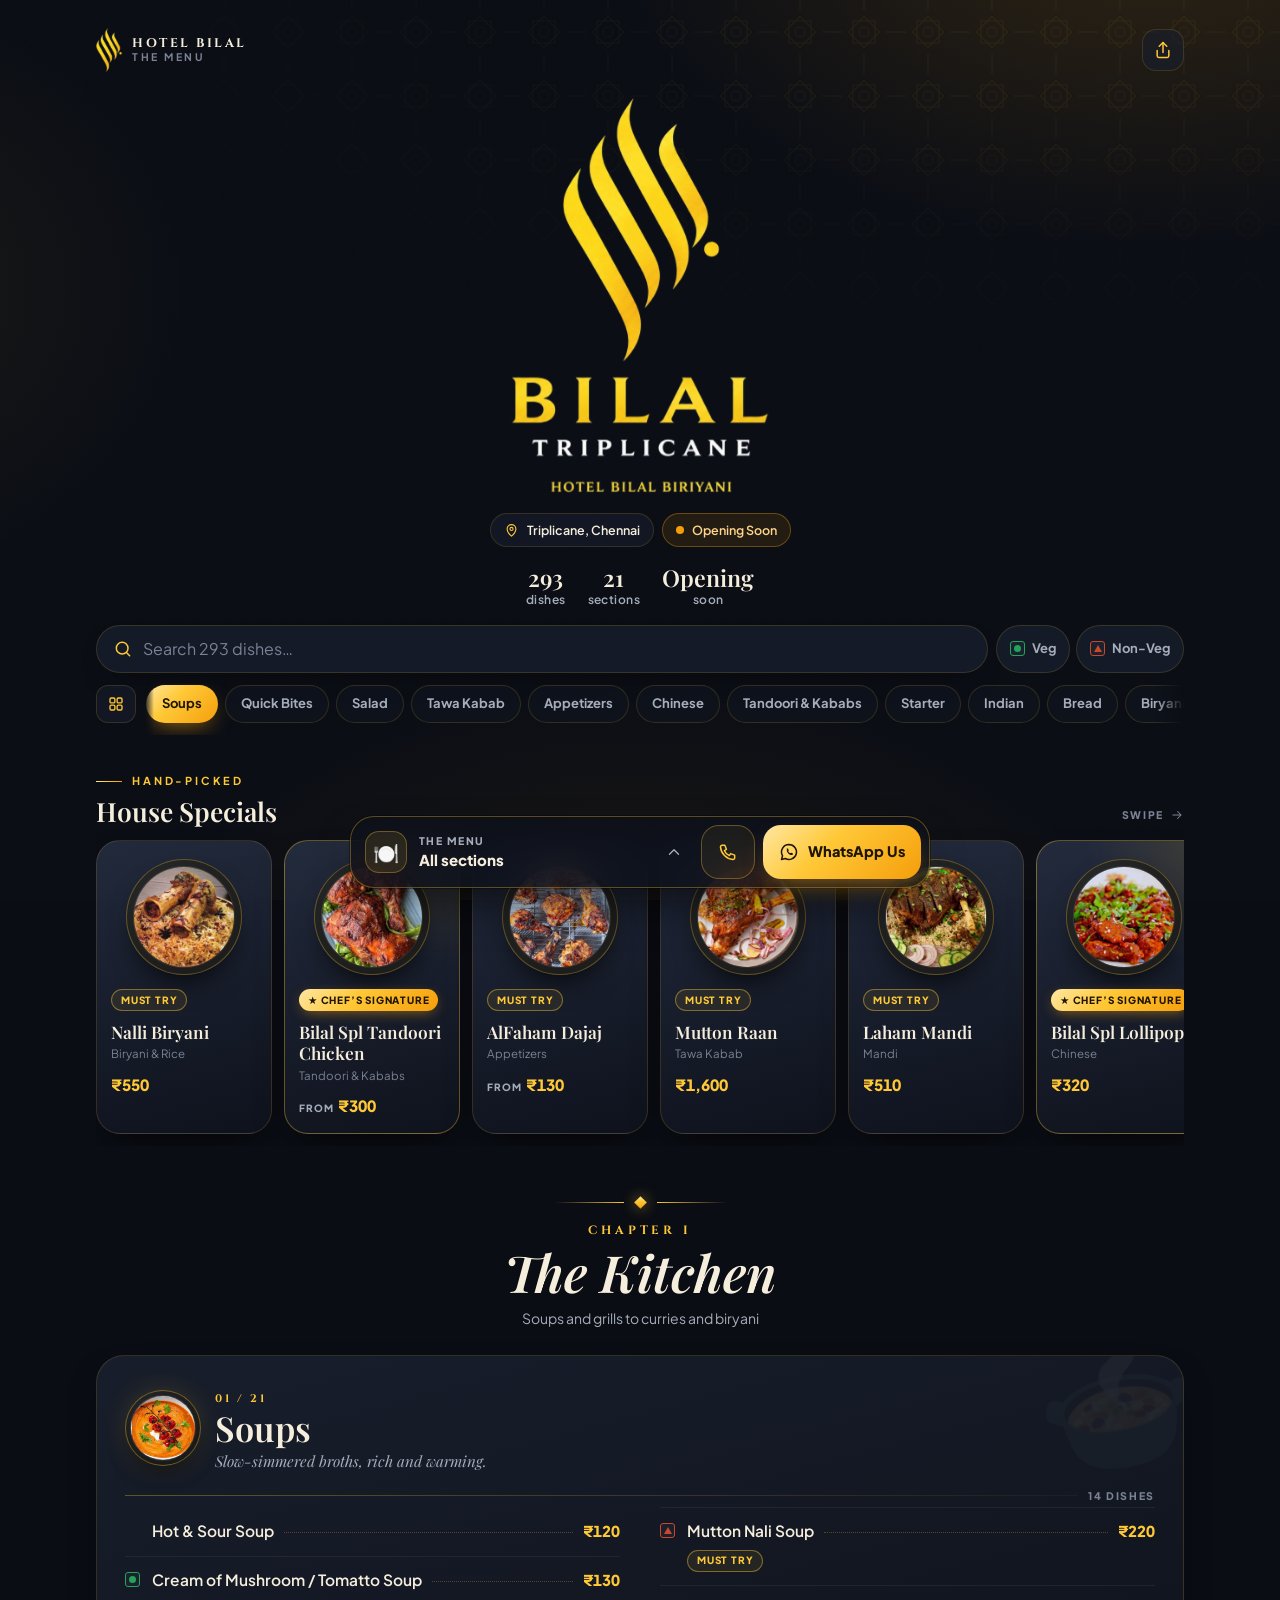
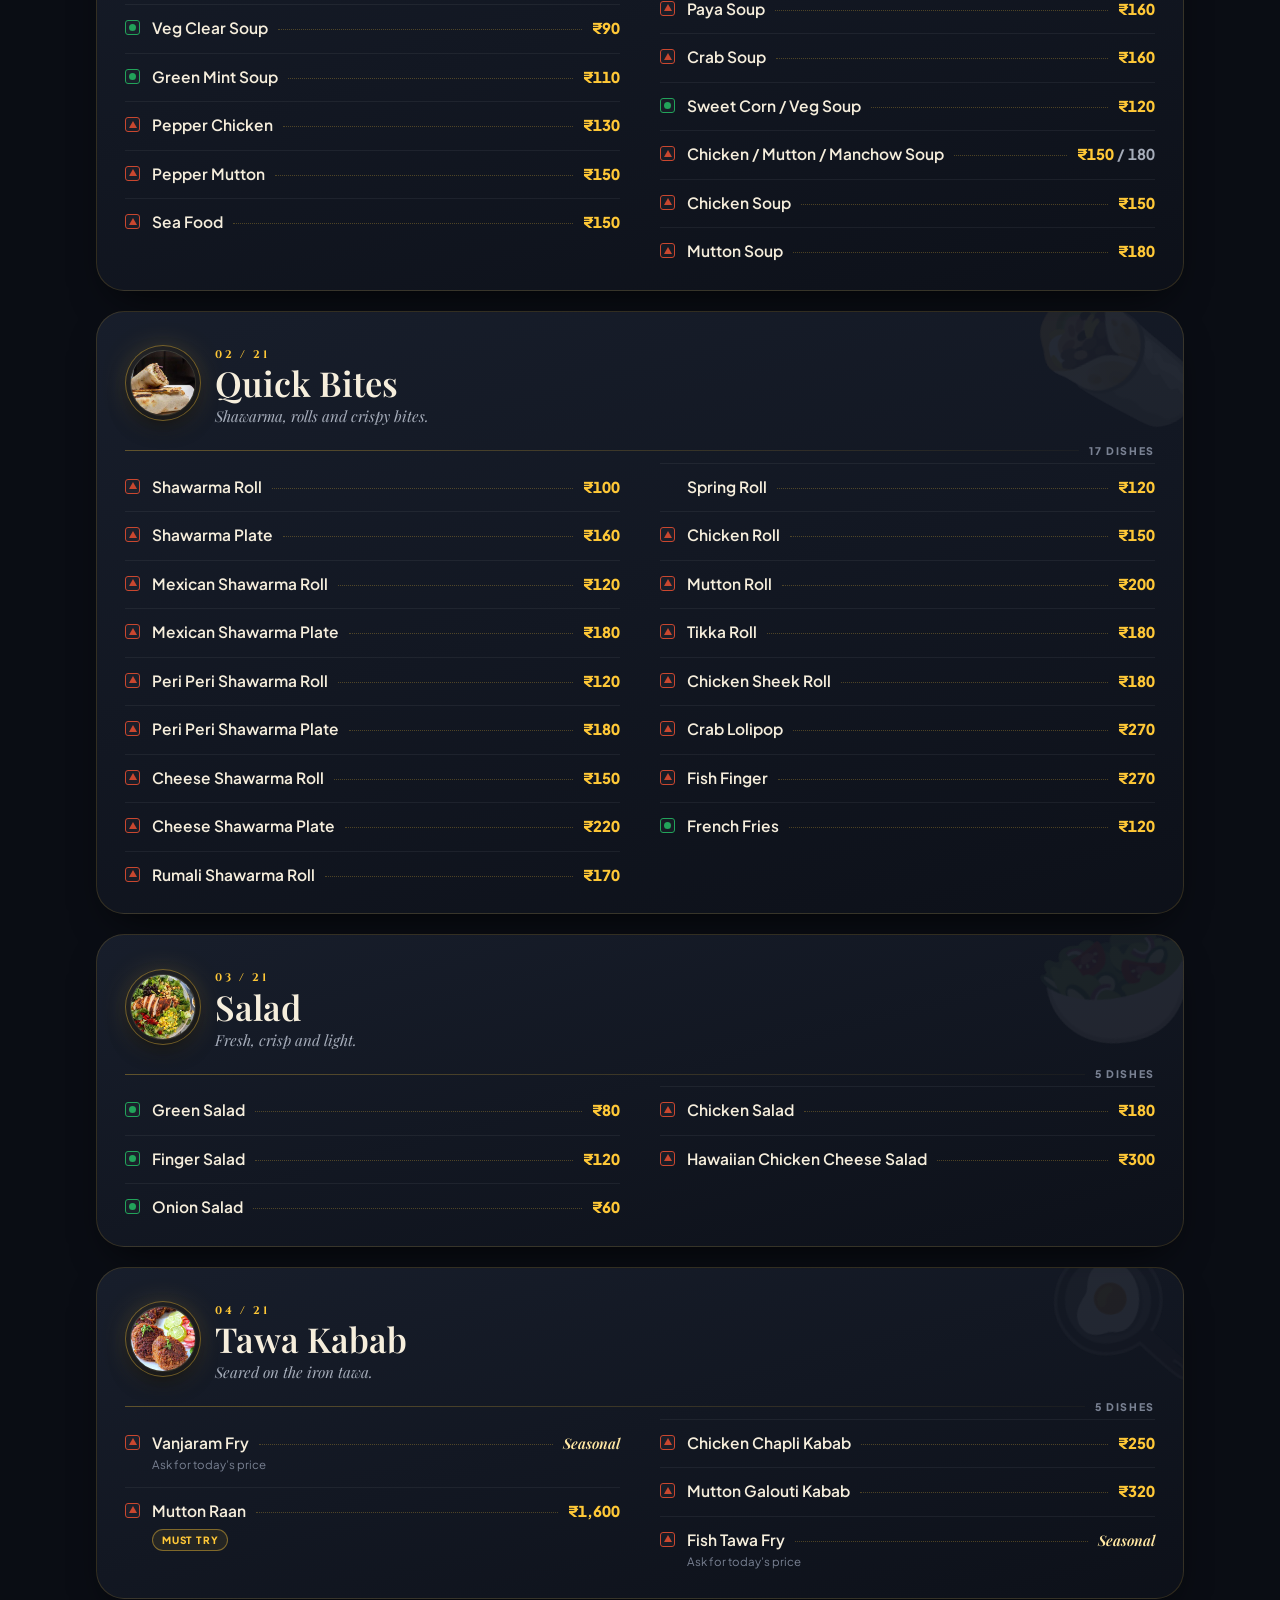
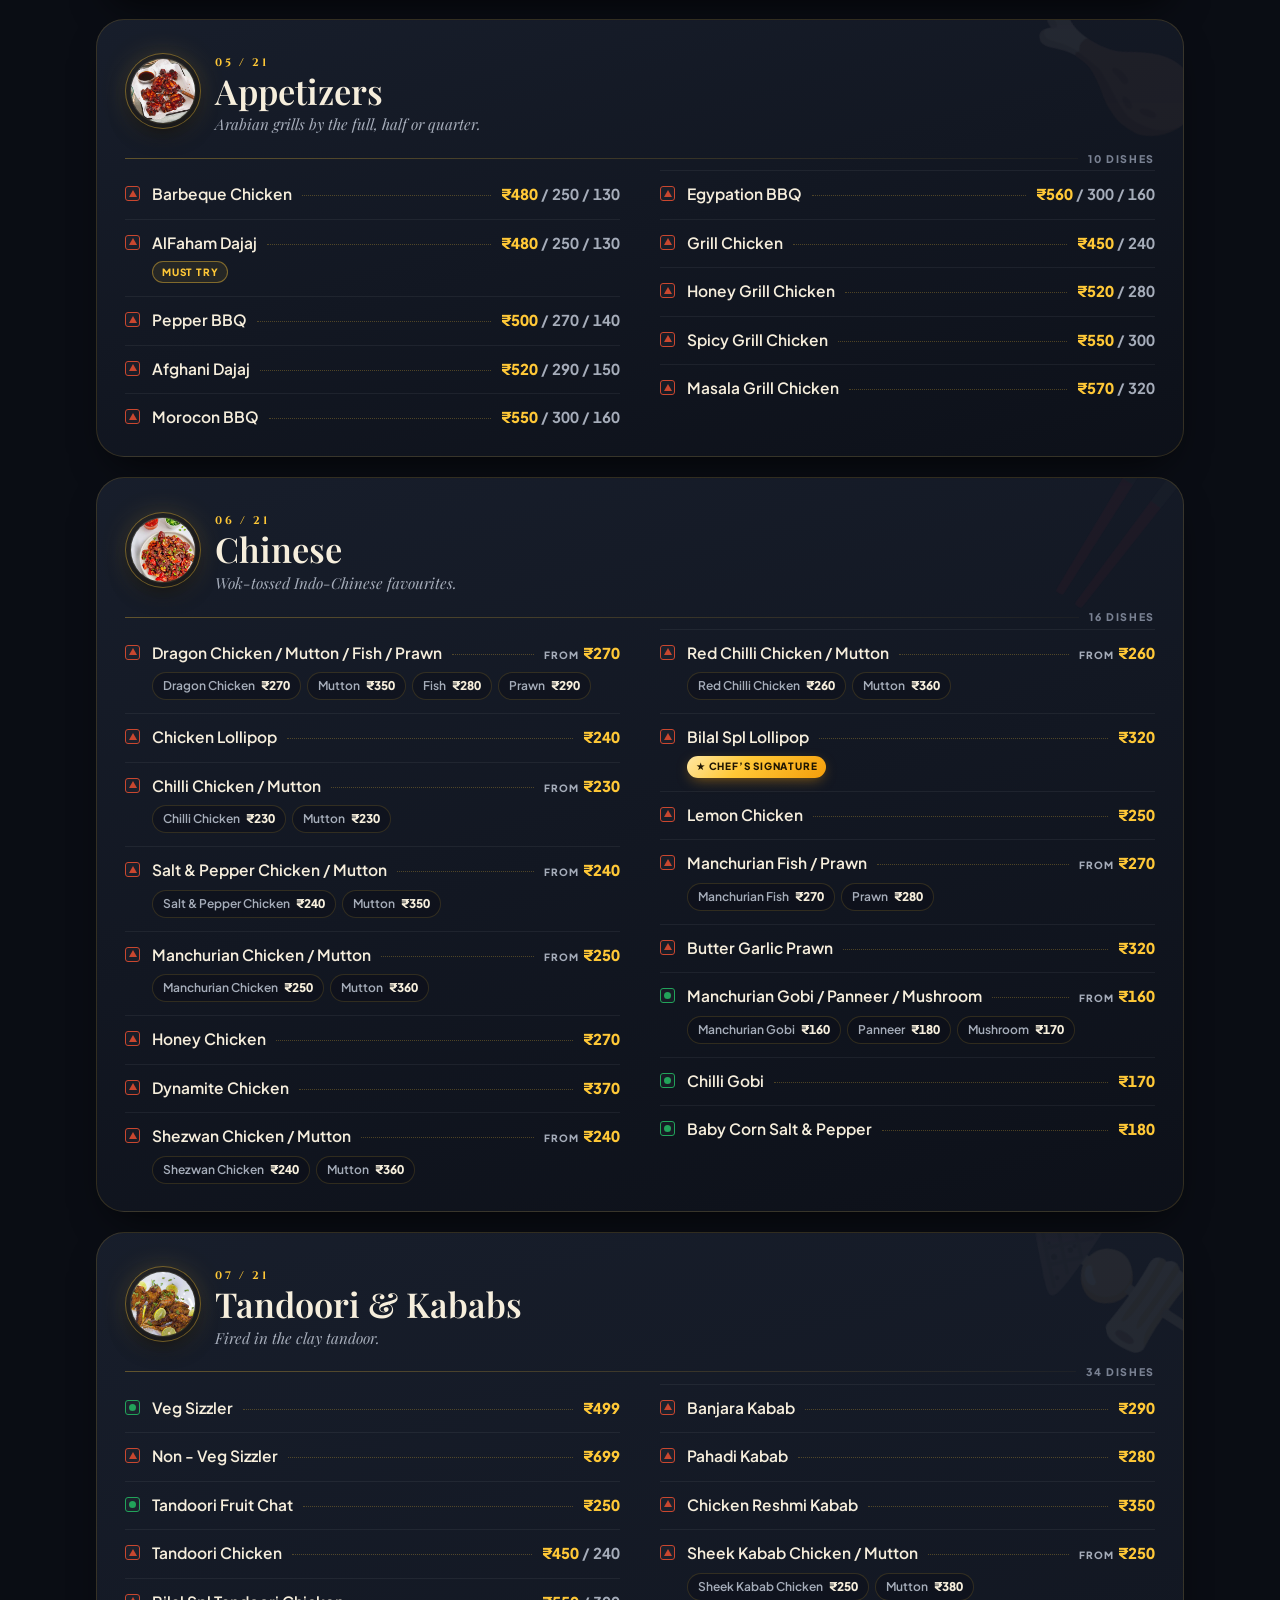
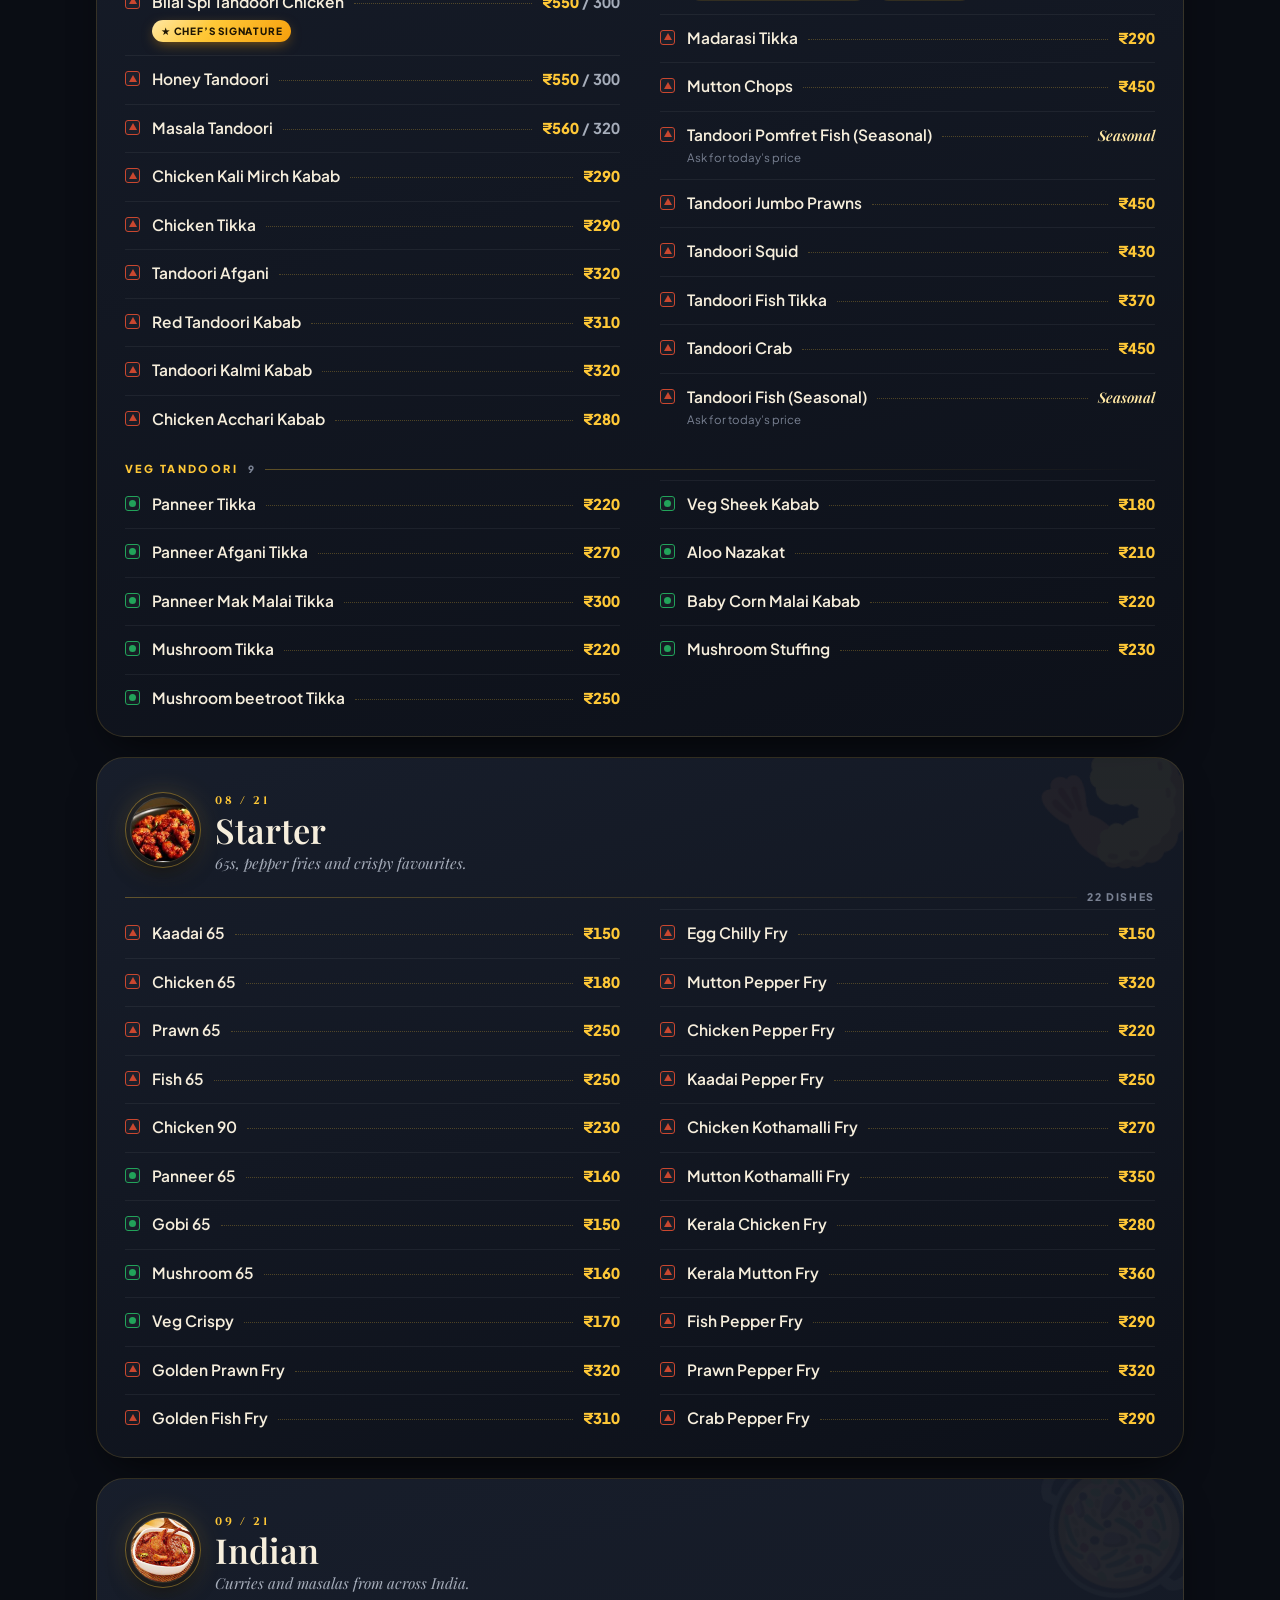
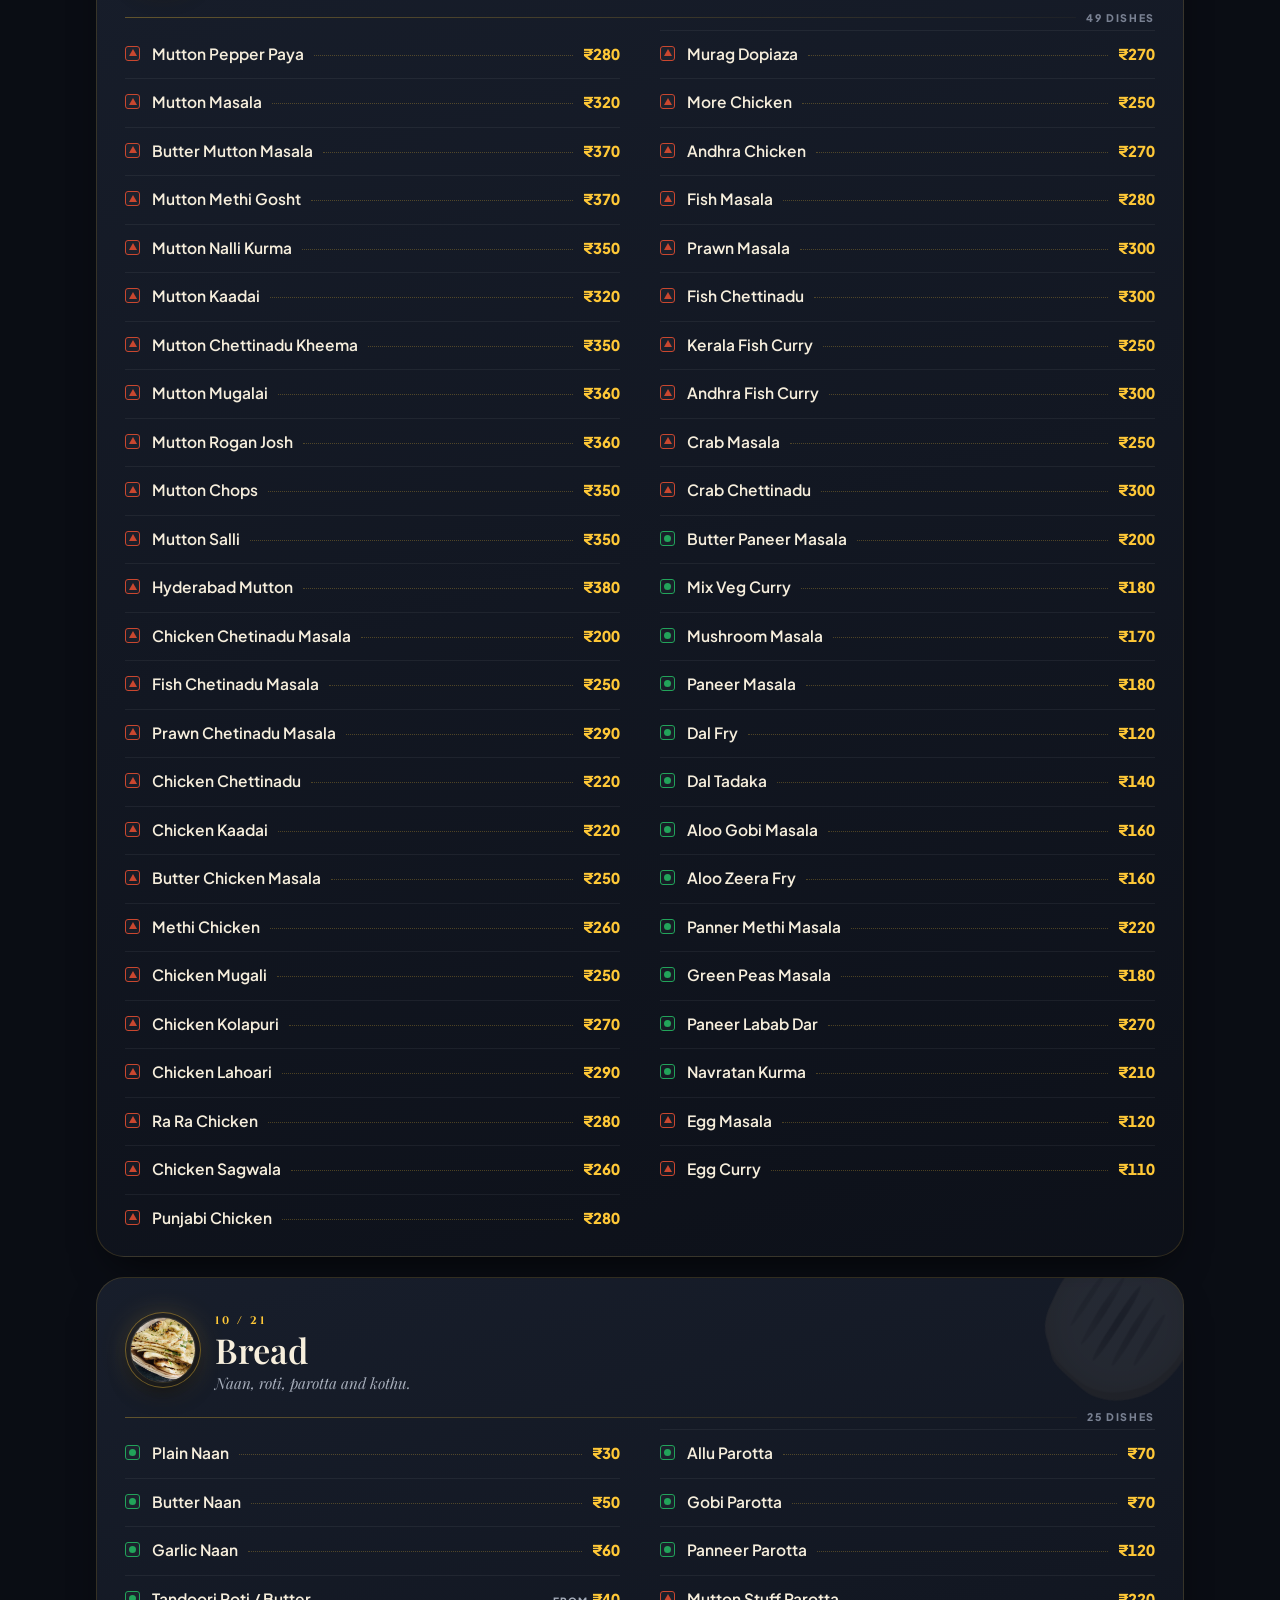
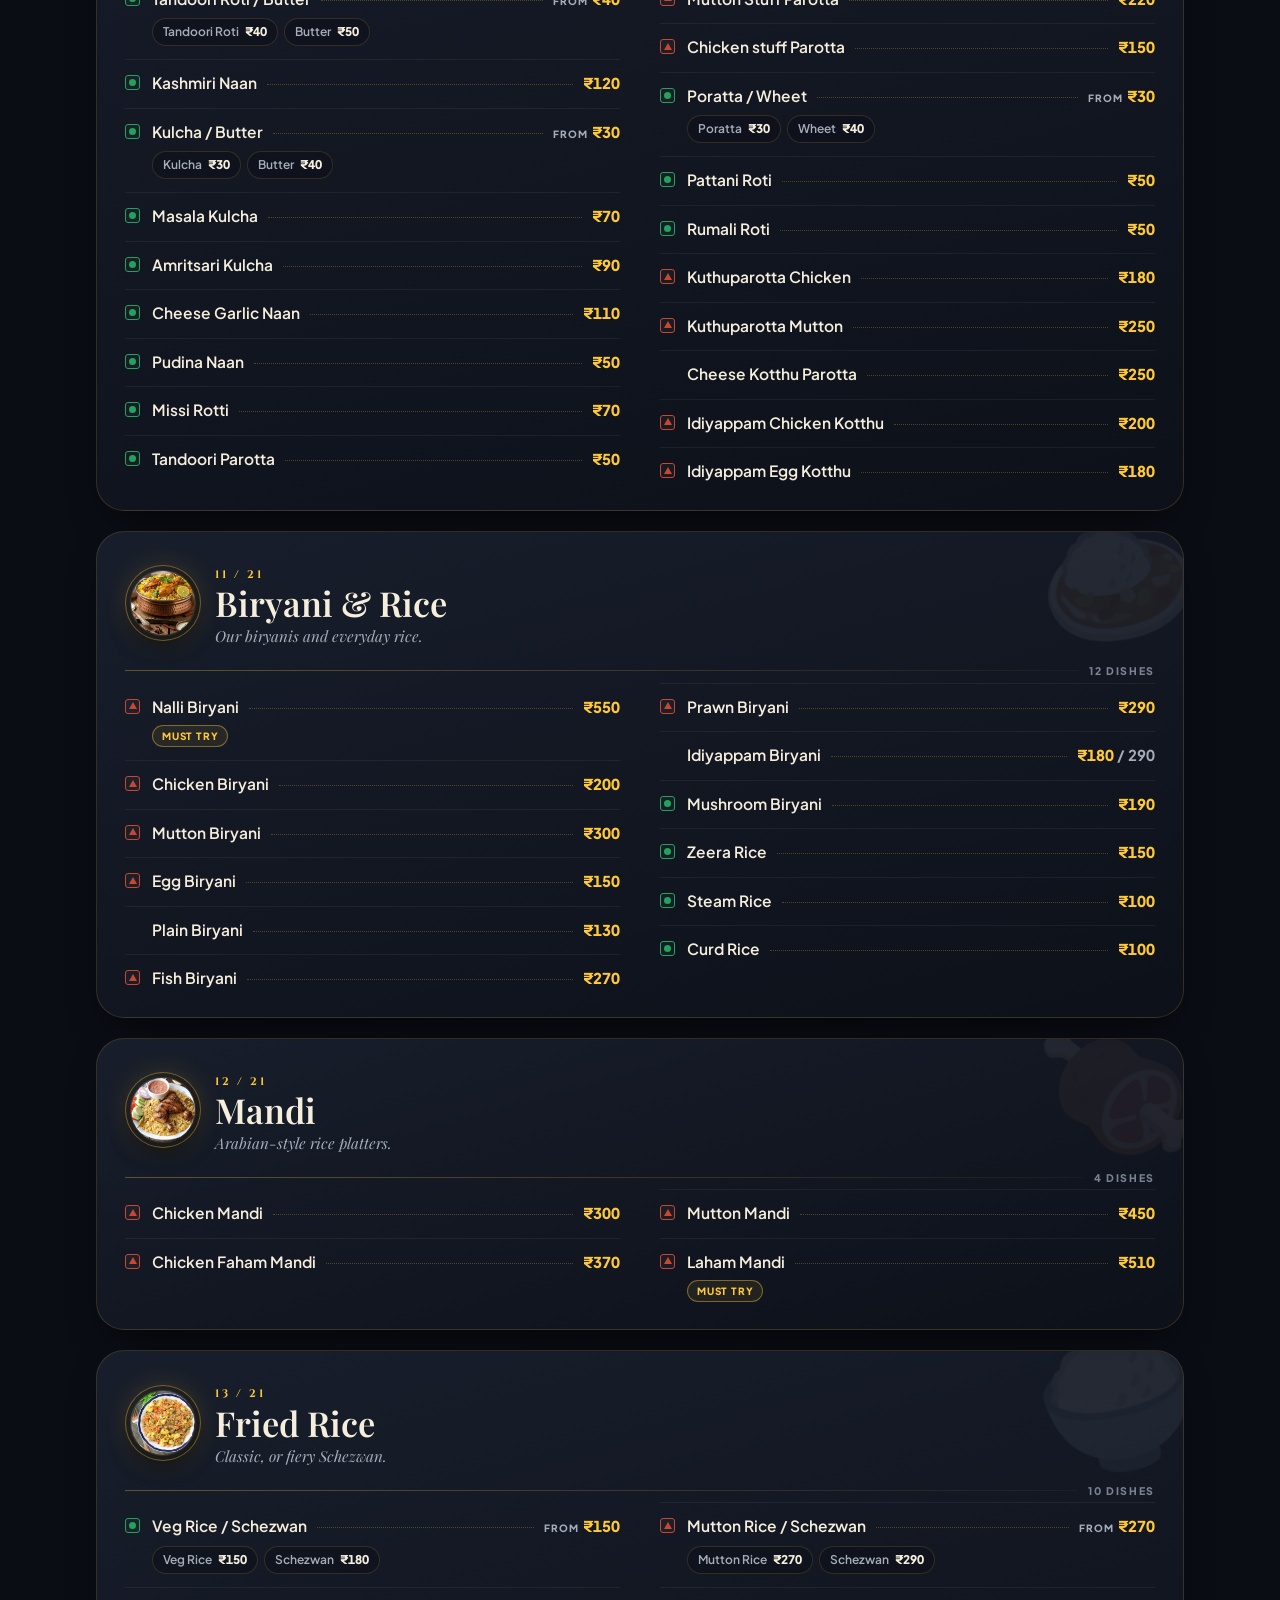
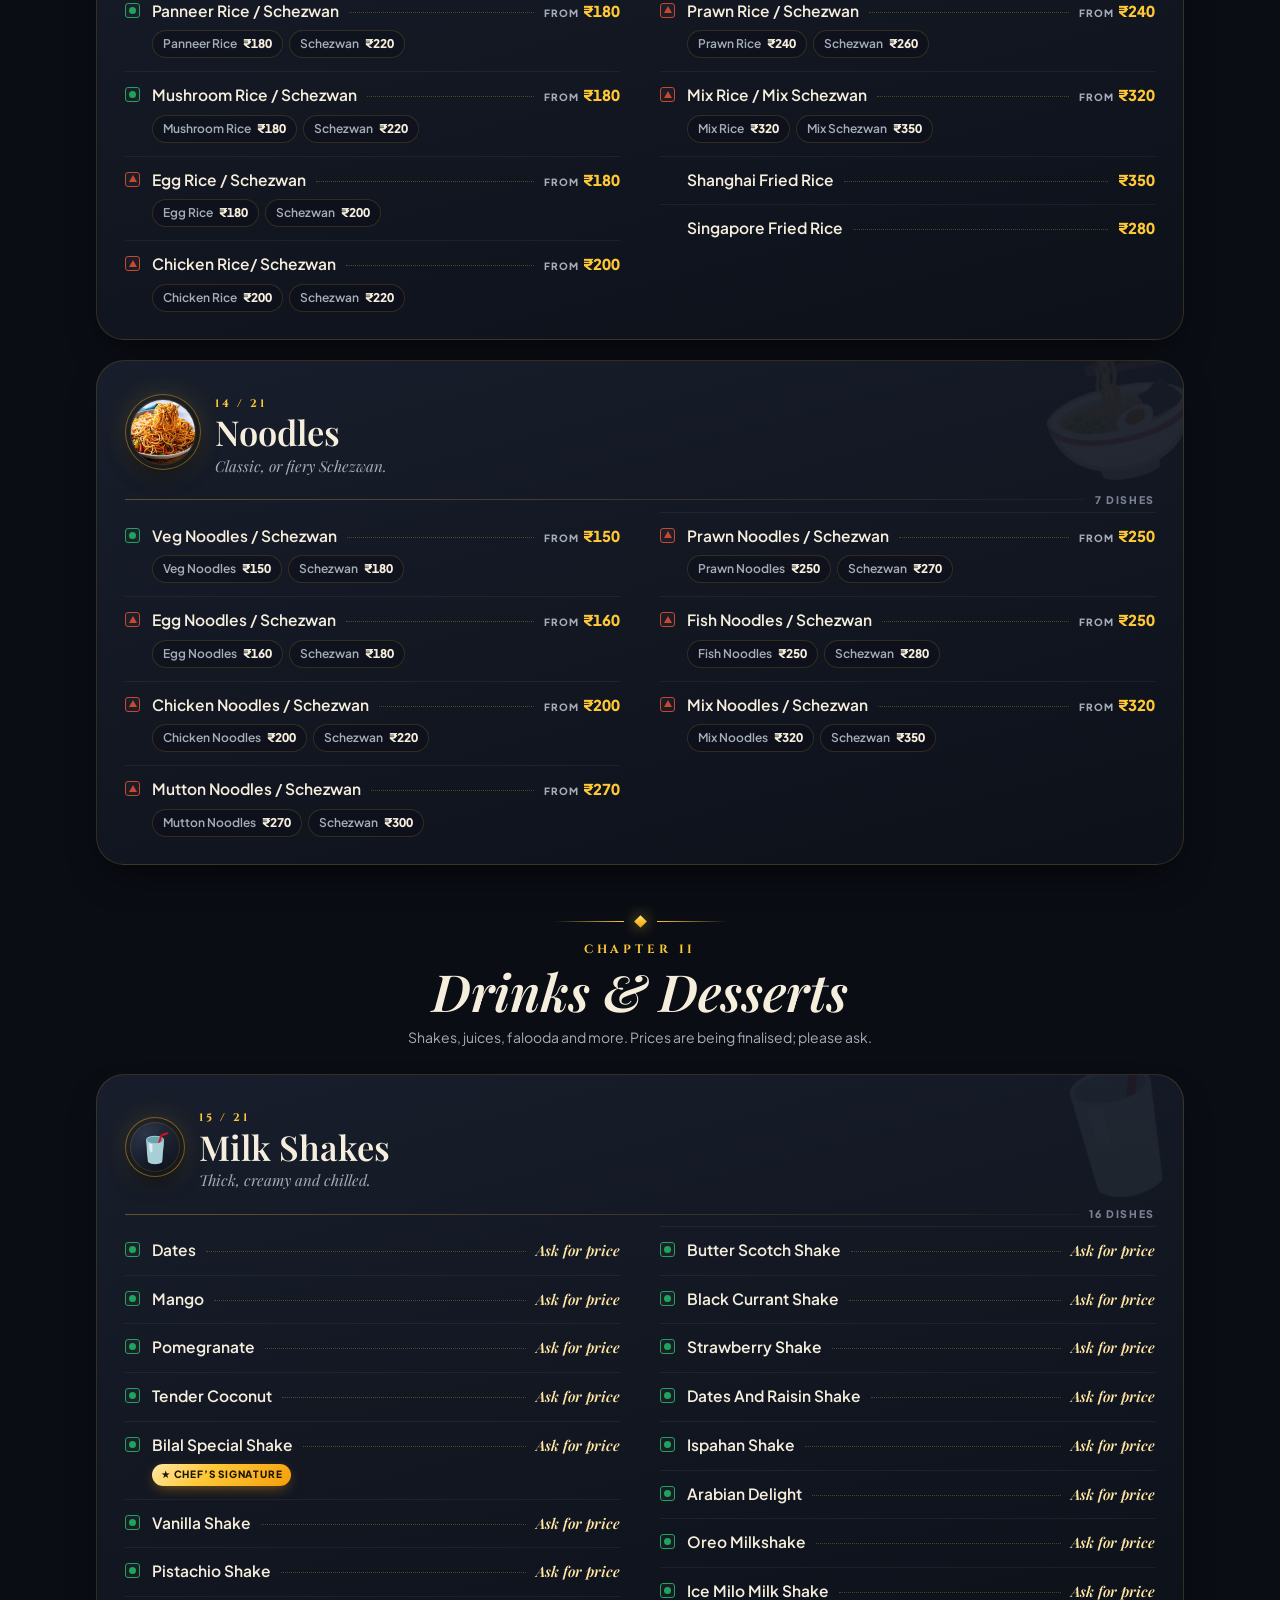
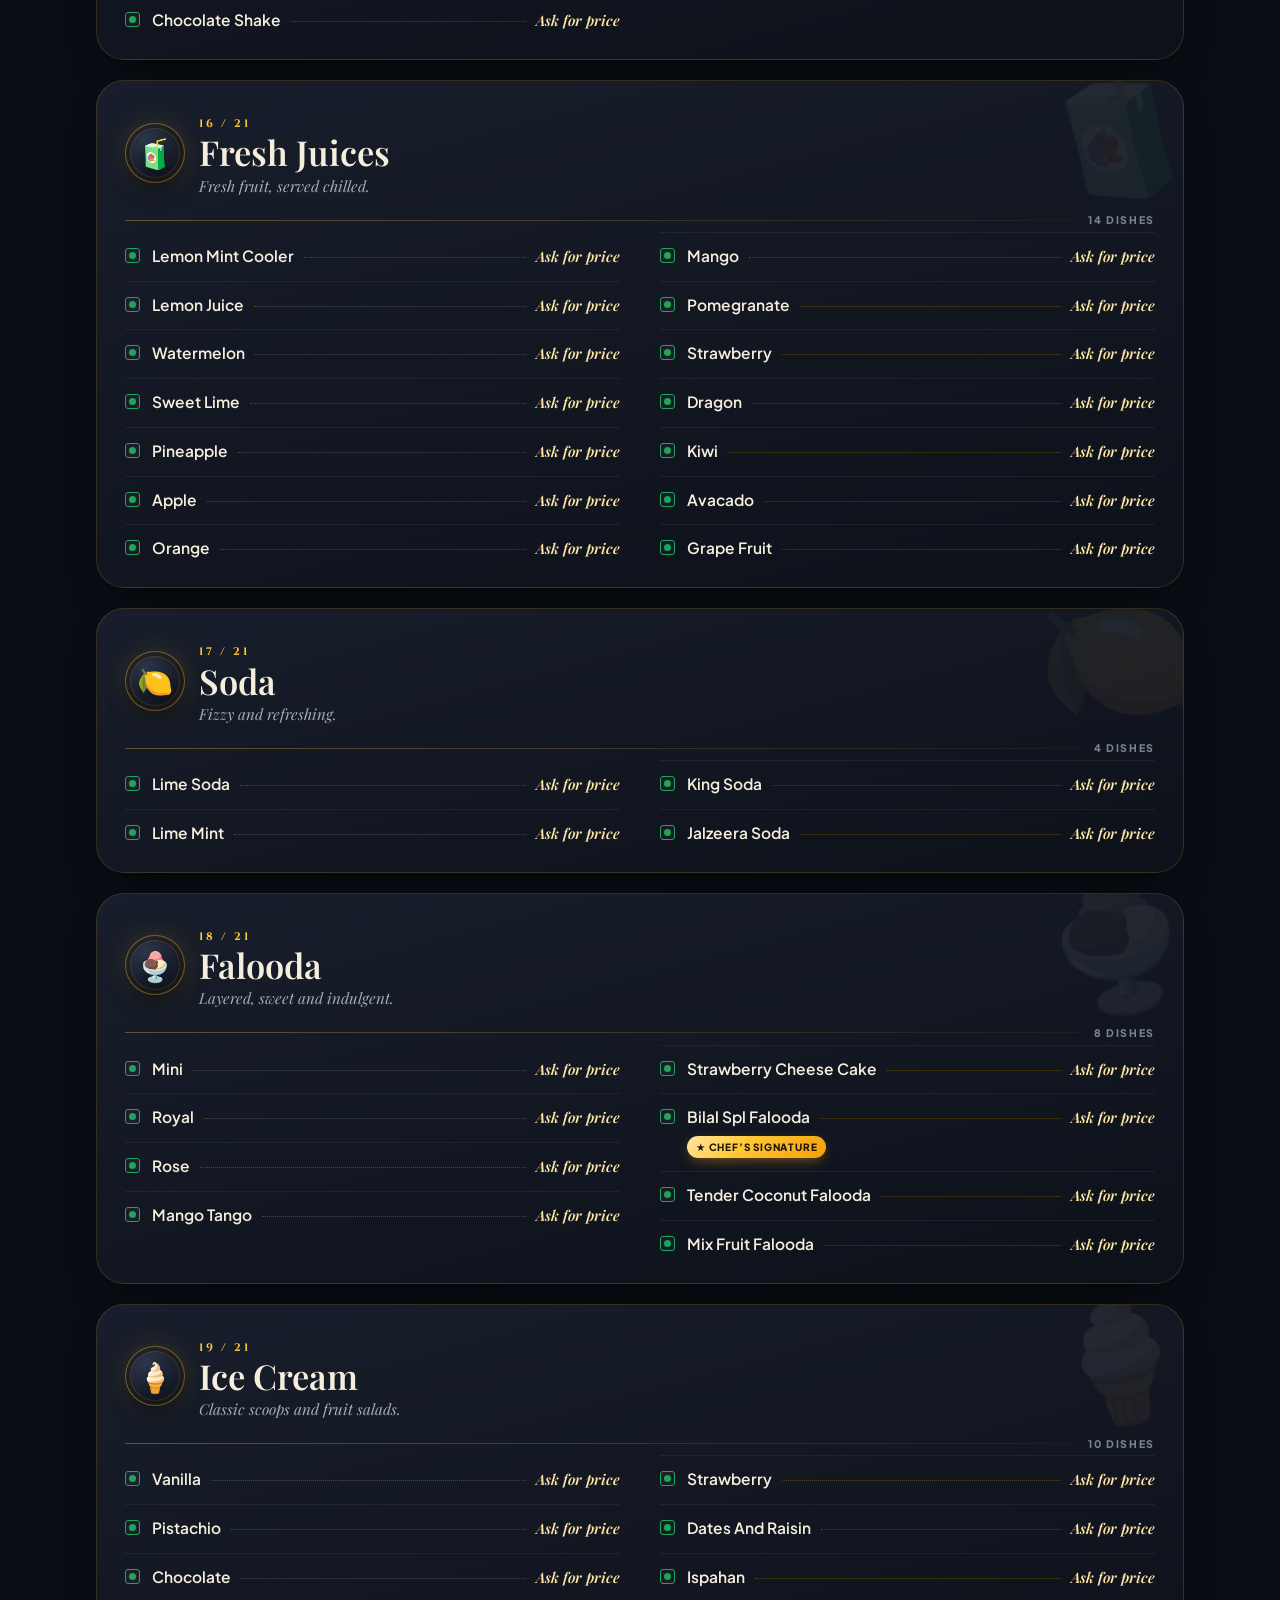
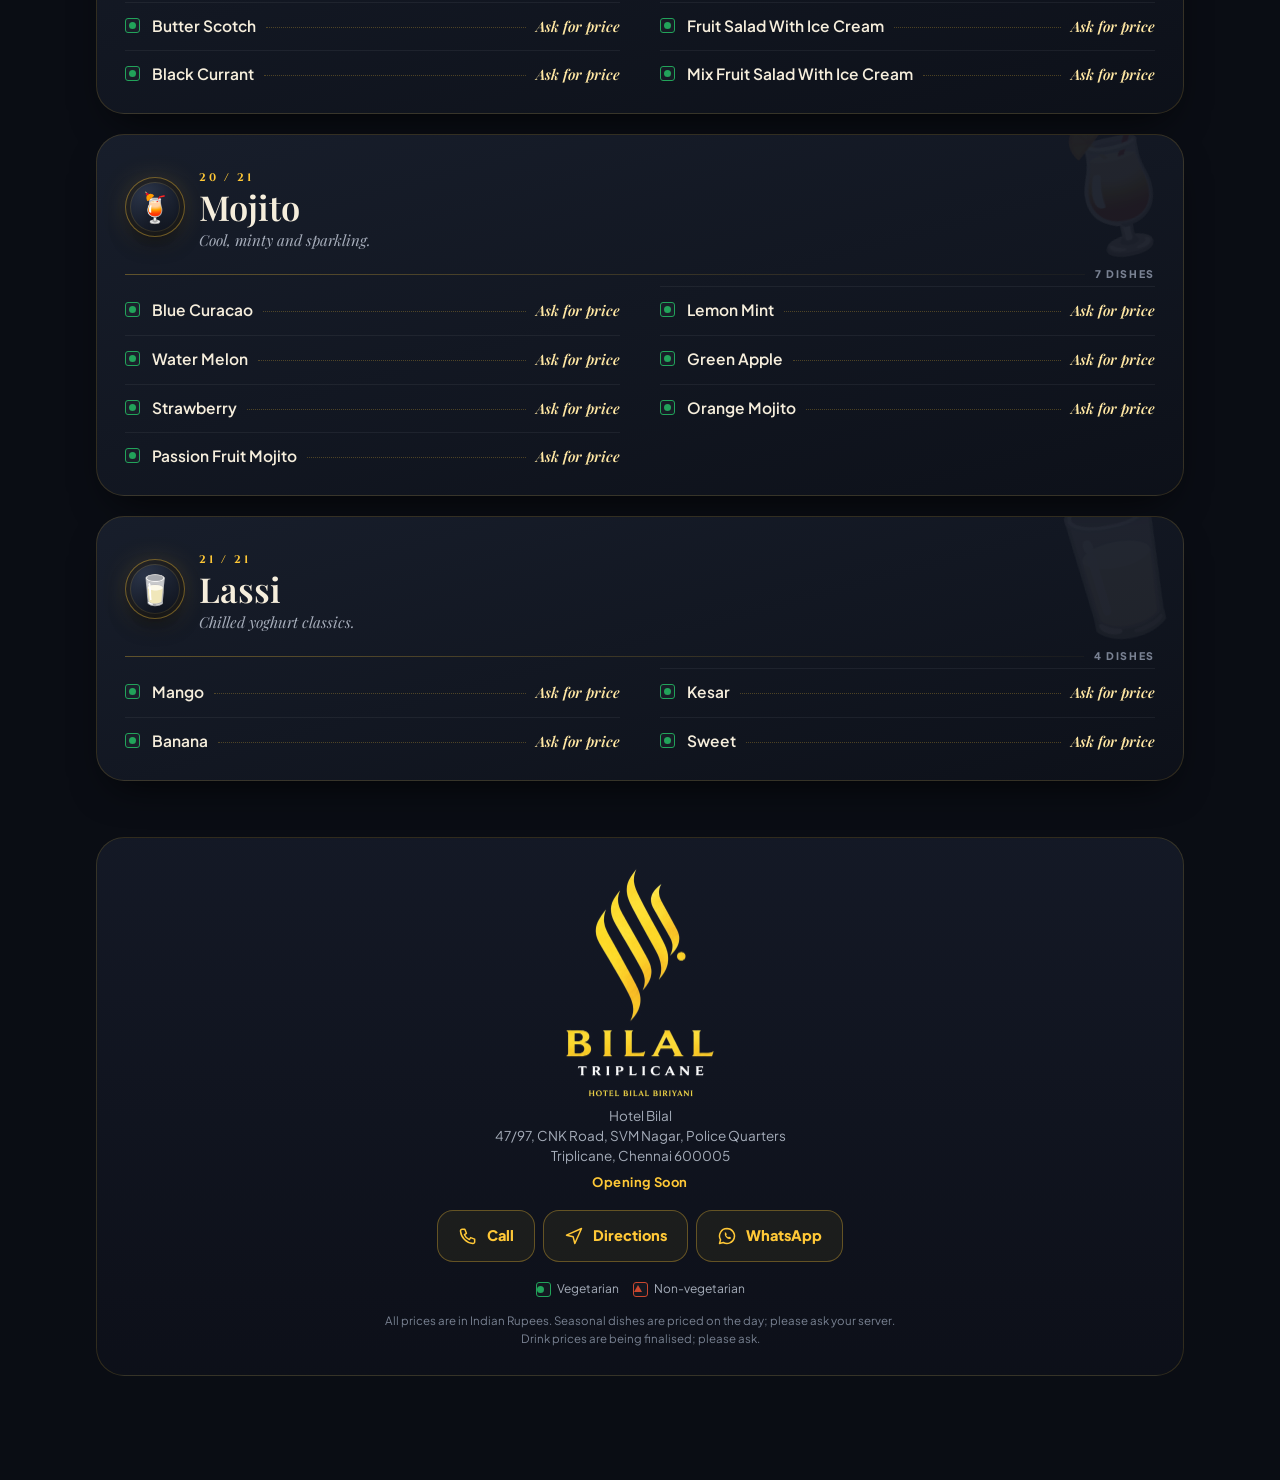
==== commit 03e8cfa9: "Add dish photos and a three-line footer address The section icons and House Specials cards now show " ====
--- a/index.html
+++ b/index.html
@@ -286,6 +286,13 @@
   background:radial-gradient(circle at 35% 30%,#2E384D,#121722 70%);
   box-shadow:inset 0 0 0 1px rgba(255,200,55,.38),inset 0 0 0 5px rgba(10,13,20,.6),inset 0 0 0 6px rgba(255,200,55,.14),0 10px 24px -10px rgba(0,0,0,.9),0 0 34px -12px rgba(255,200,55,.45)}
 .medal span{filter:drop-shadow(0 6px 8px rgba(0,0,0,.5))}
+.medal.has-photo{width:76px;height:76px}
+.medal.has-photo img,.spec-plate.has-photo img{display:block;border-radius:50%;object-fit:cover;background:#121722}
+.medal.has-photo img{width:calc(100% - 12px);height:calc(100% - 12px)}
+.spec-plate.has-photo{width:116px;height:116px}
+.spec-plate.has-photo img{width:calc(100% - 16px);height:calc(100% - 16px);transition:transform .5s var(--ease)}
+@media (hover:hover){.spec:hover .spec-plate.has-photo img{transform:scale(1.05)}}
+.footer-addr{white-space:pre-line}
 .sec-titles{min-width:0;flex:1}
 .sec-index{font-family:var(--font-brand);font-size:11px;font-weight:700;letter-spacing:.24em;color:var(--gold)}
 .sec-title{margin:2px 0 0;font-family:var(--font-display);font-weight:600;font-size:clamp(1.55rem,6.6vw,2.15rem);line-height:1.08;color:var(--cream)}
@@ -698,7 +705,7 @@
 const CONFIG = {
   name: 'Hotel Bilal',
   locality: "Triplicane, Chennai",
-  address: "Hotel Bilal, 47/97, CNK Road, SVM Nagar, Police Quarters, Triplicane, Chennai 600005",
+  address: "Hotel Bilal\n47/97, CNK Road, SVM Nagar, Police Quarters\nTriplicane, Chennai 600005",
   phone: "+917708683467",             // used for tel: links
   phoneDisplay: "+91 77086 83467",
   whatsapp: "917708683467",           // wa.me format: country code, no plus
@@ -737,7 +744,7 @@
 };
 
 const SECTIONS = [
-  { id: "soups", name: "Soups", icon: "🍲", chapter: "kitchen", kw: "soup", tagline: "Slow-simmered broths, rich and warming.", items: [
+  { id: "soups", name: "Soups", icon: "🍲", chapter: "kitchen", kw: "soup", tagline: "Slow-simmered broths, rich and warming.", photo: "img/soups.jpg", items: [
     ["Hot & Sour Soup",120,null],
     ["Cream of Mushroom / Tomatto Soup",130,true,{"kw":"Cream of Mushroom / Tomato Soup    tomato"}],
     ["Veg Clear Soup",90,true],
@@ -745,7 +752,7 @@
     ["Pepper Chicken",130,false,{"kw":"Pepper Chicken Soup"}],
     ["Pepper Mutton",150,false,{"kw":"Pepper Mutton Soup"}],
     ["Sea Food",150,false,{"kw":"Seafood Soup seafood"}],
-    ["Mutton Nali Soup",220,false,{"badge":"must","emoji":"🍲","rank":7,"kw":"Mutton Nalli Soup  nalli"}],
+    ["Mutton Nali Soup",220,false,{"badge":"must","emoji":"🍲","rank":7,"kw":"Mutton Nalli Soup  nalli","photo":"img/special-mutton-nali-soup.jpg"}],
     ["Paya Soup",160,false],
     ["Crab Soup",160,false],
     ["Sweet Corn / Veg Soup",120,true,{"kw":"Sweet Corn / Manchow Soup"}],
@@ -753,7 +760,7 @@
     ["Chicken Soup",150,false],
     ["Mutton Soup",180,false],
   ] },
-  { id: "quick-bites", name: "Quick Bites", icon: "🌯", chapter: "kitchen", kw: "snack snacks roll rolls wrap", tagline: "Shawarma, rolls and crispy bites.", items: [
+  { id: "quick-bites", name: "Quick Bites", icon: "🌯", chapter: "kitchen", kw: "snack snacks roll rolls wrap", tagline: "Shawarma, rolls and crispy bites.", photo: "img/quick-bites.jpg", items: [
     ["Shawarma Roll",100,false],
     ["Shawarma Plate",160,false],
     ["Mexican Shawarma Roll",120,false],
@@ -772,23 +779,23 @@
     ["Fish Finger",270,false],
     ["French Fries",120,true],
   ] },
-  { id: "salad", name: "Salad", icon: "🥗", chapter: "kitchen", kw: "salads", tagline: "Fresh, crisp and light.", items: [
+  { id: "salad", name: "Salad", icon: "🥗", chapter: "kitchen", kw: "salads", tagline: "Fresh, crisp and light.", photo: "img/salad.jpg", items: [
     ["Green Salad",80,true],
     ["Finger Salad",120,true],
     ["Onion Salad",60,true],
     ["Chicken Salad",180,false],
     ["Hawaiian Chicken Cheese Salad",300,false],
   ] },
-  { id: "tawa-kabab", name: "Tawa Kabab", icon: "🍳", chapter: "kitchen", kw: "tawa kebab kabab fry", tagline: "Seared on the iron tawa.", items: [
+  { id: "tawa-kabab", name: "Tawa Kabab", icon: "🍳", chapter: "kitchen", kw: "tawa kebab kabab fry", tagline: "Seared on the iron tawa.", photo: "img/tawa-kabab.jpg", items: [
     ["Vanjaram Fry","Seasonal",false,{"kw":"seer fish"}],
-    ["Mutton Raan",1600,false,{"badge":"must","emoji":"🍖","rank":4,"kw":"leg"}],
+    ["Mutton Raan",1600,false,{"badge":"must","emoji":"🍖","rank":4,"kw":"leg","photo":"img/special-mutton-raan.jpg"}],
     ["Chicken Chapli Kabab",250,false],
     ["Mutton Galouti Kabab",320,false],
     ["Fish Tawa Fry","Seasonal",false],
   ] },
-  { id: "appetizers", name: "Appetizers", icon: "🍗", chapter: "kitchen", kw: "grill grills grilled bbq barbeque arabian alfaham faham", tagline: "Arabian grills by the full, half or quarter.", items: [
+  { id: "appetizers", name: "Appetizers", icon: "🍗", chapter: "kitchen", kw: "grill grills grilled bbq barbeque arabian alfaham faham", tagline: "Arabian grills by the full, half or quarter.", photo: "img/appetizers.jpg", items: [
     ["Barbeque Chicken",[480,250,130],false],
-    ["AlFaham Dajaj",[480,250,130],false,{"badge":"must","emoji":"🍗","rank":3,"kw":"Al Faham Dajaj al faham"}],
+    ["AlFaham Dajaj",[480,250,130],false,{"badge":"must","emoji":"🍗","rank":3,"kw":"Al Faham Dajaj al faham","photo":"img/special-al-faham-dajaj.jpg"}],
     ["Pepper BBQ",[500,270,140],false],
     ["Afghani Dajaj",[520,290,150],false],
     ["Morocon BBQ",[550,300,160],false,{"kw":"Moroccan BBQ moroccan"}],
@@ -798,7 +805,7 @@
     ["Spicy Grill Chicken",[550,300],false],
     ["Masala Grill Chicken",[570,320],false],
   ] },
-  { id: "chinese", name: "Chinese", icon: "🥢", chapter: "kitchen", kw: "indo chinese starter", tagline: "Wok-tossed Indo-Chinese favourites.", items: [
+  { id: "chinese", name: "Chinese", icon: "🥢", chapter: "kitchen", kw: "indo chinese starter", tagline: "Wok-tossed Indo-Chinese favourites.", photo: "img/chinese.jpg", items: [
     ["Dragon Chicken / Mutton / Fish / Prawn",[["Dragon Chicken",270],["Mutton",350],["Fish",280],["Prawn",290]],false],
     ["Chicken Lollipop",240,false],
     ["Chilli Chicken / Mutton",[["Chilli Chicken",230],["Mutton",230]],false],
@@ -808,7 +815,7 @@
     ["Dynamite Chicken",370,false],
     ["Shezwan Chicken / Mutton",[["Shezwan Chicken",240],["Mutton",360]],false,{"kw":"Schezwan Chicken / Mutton"}],
     ["Red Chilli Chicken / Mutton",[["Red Chilli Chicken",260],["Mutton",360]],false],
-    ["Bilal Spl Lollipop",320,false,{"badge":"sig","emoji":"🍗","rank":6,"kw":"special"}],
+    ["Bilal Spl Lollipop",320,false,{"badge":"sig","emoji":"🍗","rank":6,"kw":"special","photo":"img/special-bilal-spl-lollipop.jpg"}],
     ["Lemon Chicken",250,false],
     ["Manchurian Fish / Prawn",[["Manchurian Fish",270],["Prawn",280]],false],
     ["Butter Garlic Prawn",320,false],
@@ -816,12 +823,12 @@
     ["Chilli Gobi",170,true],
     ["Baby Corn Salt & Pepper",180,true],
   ] },
-  { id: "tandoori", name: "Tandoori & Kababs", icon: "🍢", chapter: "kitchen", kw: "tandoor kabab kebab tikka", tagline: "Fired in the clay tandoor.", items: [
+  { id: "tandoori", name: "Tandoori & Kababs", icon: "🍢", chapter: "kitchen", kw: "tandoor kabab kebab tikka", tagline: "Fired in the clay tandoor.", photo: "img/tandoori.jpg", items: [
     ["Veg Sizzler",499,true],
     ["Non - Veg Sizzler",699,false],
     ["Tandoori Fruit Chat",250,true,{"kw":"Tandoori Fruit Chaat   chaat"}],
     ["Tandoori Chicken",[450,240],false],
-    ["Bilal Spl Tandoori Chicken",[550,300],false,{"badge":"sig","emoji":"🍗","rank":2,"kw":"special"}],
+    ["Bilal Spl Tandoori Chicken",[550,300],false,{"badge":"sig","emoji":"🍗","rank":2,"kw":"special","photo":"img/special-bilal-spl-tandoori-chicken.jpg"}],
     ["Honey Tandoori",[550,300],false],
     ["Masala Tandoori",[560,320],false],
     ["Chicken Kali Mirch Kabab",290,false],
@@ -853,7 +860,7 @@
     ["Baby Corn Malai Kabab",220,true],
     ["Mushroom Stuffing",230,true],
   ] },
-  { id: "starters", name: "Starter", icon: "🍤", chapter: "kitchen", kw: "starter fry fried", tagline: "65s, pepper fries and crispy favourites.", items: [
+  { id: "starters", name: "Starter", icon: "🍤", chapter: "kitchen", kw: "starter fry fried", tagline: "65s, pepper fries and crispy favourites.", photo: "img/starters.jpg", items: [
     ["Kaadai 65",150,false,{"kw":"quail"}],
     ["Chicken 65",180,false],
     ["Prawn 65",250,false],
@@ -877,7 +884,7 @@
     ["Prawn Pepper Fry",320,false],
     ["Crab Pepper Fry",290,false],
   ] },
-  { id: "indian", name: "Indian", icon: "🥘", chapter: "kitchen", kw: "curry curries gravy masala", tagline: "Curries and masalas from across India.", items: [
+  { id: "indian", name: "Indian", icon: "🥘", chapter: "kitchen", kw: "curry curries gravy masala", tagline: "Curries and masalas from across India.", photo: "img/indian.jpg", items: [
     ["Mutton Pepper Paya",280,false],
     ["Mutton Masala",320,false],
     ["Butter Mutton Masala",370,false],
@@ -928,7 +935,7 @@
     ["Egg Masala",120,false],
     ["Egg Curry",110,false],
   ] },
-  { id: "bread", name: "Bread", icon: "🫓", chapter: "kitchen", kw: "naan roti parotta paratha kulcha kothu bread", tagline: "Naan, roti, parotta and kothu.", items: [
+  { id: "bread", name: "Bread", icon: "🫓", chapter: "kitchen", kw: "naan roti parotta paratha kulcha kothu bread", tagline: "Naan, roti, parotta and kothu.", photo: "img/bread.jpg", items: [
     ["Plain Naan",30,true],
     ["Butter Naan",50,true],
     ["Garlic Naan",60,true],
@@ -955,8 +962,8 @@
     ["Idiyappam Chicken Kotthu",200,false,{"kw":"Idiyappam Chicken Kothu   kothu"}],
     ["Idiyappam Egg Kotthu",180,false,{"kw":"Idiyappam Egg Kothu   kothu"}],
   ] },
-  { id: "biryani", name: "Biryani & Rice", icon: "🍛", chapter: "kitchen", kw: "biriyani rice", tagline: "Our biryanis and everyday rice.", items: [
-    ["Nalli Biryani",550,false,{"badge":"must","emoji":"🍖","rank":1,"kw":"mutton marrow"}],
+  { id: "biryani", name: "Biryani & Rice", icon: "🍛", chapter: "kitchen", kw: "biriyani rice", tagline: "Our biryanis and everyday rice.", photo: "img/biryani.jpg", items: [
+    ["Nalli Biryani",550,false,{"badge":"must","emoji":"🍖","rank":1,"kw":"mutton marrow","photo":"img/special-nalli-biryani.jpg"}],
     ["Chicken Biryani",200,false],
     ["Mutton Biryani",300,false],
     ["Egg Biryani",150,false],
@@ -969,13 +976,13 @@
     ["Steam Rice",100,true,{"kw":"fried rice"}],
     ["Curd Rice",100,true,{"kw":"fried rice"}],
   ] },
-  { id: "mandi", name: "Mandi", icon: "🍖", chapter: "kitchen", kw: "arabian rice", tagline: "Arabian-style rice platters.", items: [
+  { id: "mandi", name: "Mandi", icon: "🍖", chapter: "kitchen", kw: "arabian rice", tagline: "Arabian-style rice platters.", photo: "img/mandi.jpg", items: [
     ["Chicken Mandi",300,false],
     ["Chicken Faham Mandi",370,false,{"kw":"alfaham"}],
     ["Mutton Mandi",450,false],
-    ["Laham Mandi",510,false,{"badge":"must","emoji":"🥘","rank":5,"kw":"mutton lamb"}],
+    ["Laham Mandi",510,false,{"badge":"must","emoji":"🥘","rank":5,"kw":"mutton lamb","photo":"img/special-laham-mandi.jpg"}],
   ] },
-  { id: "fried-rice", name: "Fried Rice", icon: "🍚", chapter: "kitchen", kw: "rice chinese", tagline: "Classic, or fiery Schezwan.", items: [
+  { id: "fried-rice", name: "Fried Rice", icon: "🍚", chapter: "kitchen", kw: "rice chinese", tagline: "Classic, or fiery Schezwan.", photo: "img/fried-rice.jpg", items: [
     ["Veg Rice / Schezwan",[["Veg Rice",150],["Schezwan",180]],true,{"kw":"Veg Fried Rice  fried rice"}],
     ["Panneer Rice / Schezwan",[["Panneer Rice",180],["Schezwan",220]],true,{"kw":"Paneer Fried Rice paneer fried rice"}],
     ["Mushroom Rice / Schezwan",[["Mushroom Rice",180],["Schezwan",220]],true,{"kw":"Mushroom Fried Rice  fried rice"}],
@@ -987,7 +994,7 @@
     ["Shanghai Fried Rice",350,null,{"kw":"fried rice"}],
     ["Singapore Fried Rice",280,null,{"kw":"fried rice"}],
   ] },
-  { id: "noodles", name: "Noodles", icon: "🍜", chapter: "kitchen", kw: "noodle chinese", tagline: "Classic, or fiery Schezwan.", items: [
+  { id: "noodles", name: "Noodles", icon: "🍜", chapter: "kitchen", kw: "noodle chinese", tagline: "Classic, or fiery Schezwan.", photo: "img/noodles.jpg", items: [
     ["Veg Noodles / Schezwan",[["Veg Noodles",150],["Schezwan",180]],true,{"kw":"Veg Noodles"}],
     ["Egg Noodles / Schezwan",[["Egg Noodles",160],["Schezwan",180]],false,{"kw":"Egg Noodles"}],
     ["Chicken Noodles / Schezwan",[["Chicken Noodles",200],["Schezwan",220]],false,{"kw":"Chicken Noodles"}],
@@ -1225,7 +1232,7 @@
   return `
     <section class="section reveal" id="sec-${sec.id}" data-cat="${sec.id}" data-icon="${sec.icon}" aria-labelledby="h-${sec.id}">
       <div class="sec-head">
-        <div class="medal" aria-hidden="true"><span>${sec.icon}</span></div>
+        <div class="medal${sec.photo ? ' has-photo' : ''}" aria-hidden="true">${sec.photo ? `<img src="${sec.photo}" alt="" width="120" height="120" loading="lazy" decoding="async">` : `<span>${sec.icon}</span>`}</div>
         <div class="sec-titles">
           <span class="sec-index">${String(sec.index + 1).padStart(2, '0')} / ${total}</span>
           <h2 class="sec-title" id="h-${sec.id}">${esc(sec.name)}</h2>
@@ -1266,7 +1273,7 @@
     const price = typeof it.price === 'number' ? fmt(it.price) : `<small>from</small>${fmt(lowestPrice(it))}`;
     return `
       <button type="button" class="spec${it.badge === 'sig' ? ' sig' : ''}" data-goto="${it.id}" aria-label="${esc(it.name)}, ${esc(it.sec.name)}. Show in menu">
-        <span class="spec-plate" aria-hidden="true"><span>${it.emoji || it.sec.icon}</span></span>
+        <span class="spec-plate${it.photo ? ' has-photo' : ''}" aria-hidden="true">${it.photo ? `<img src="${it.photo}" alt="" width="200" height="200" decoding="async">` : `<span>${it.emoji || it.sec.icon}</span>`}</span>
         ${it.badge === 'sig' ? '<span class="badge sig">★ Chef’s Signature</span>' : '<span class="badge must">Must Try</span>'}
         <span class="spec-name">${esc(it.name)}</span>
         <span class="spec-meta">${esc(it.sec.name)}</span>
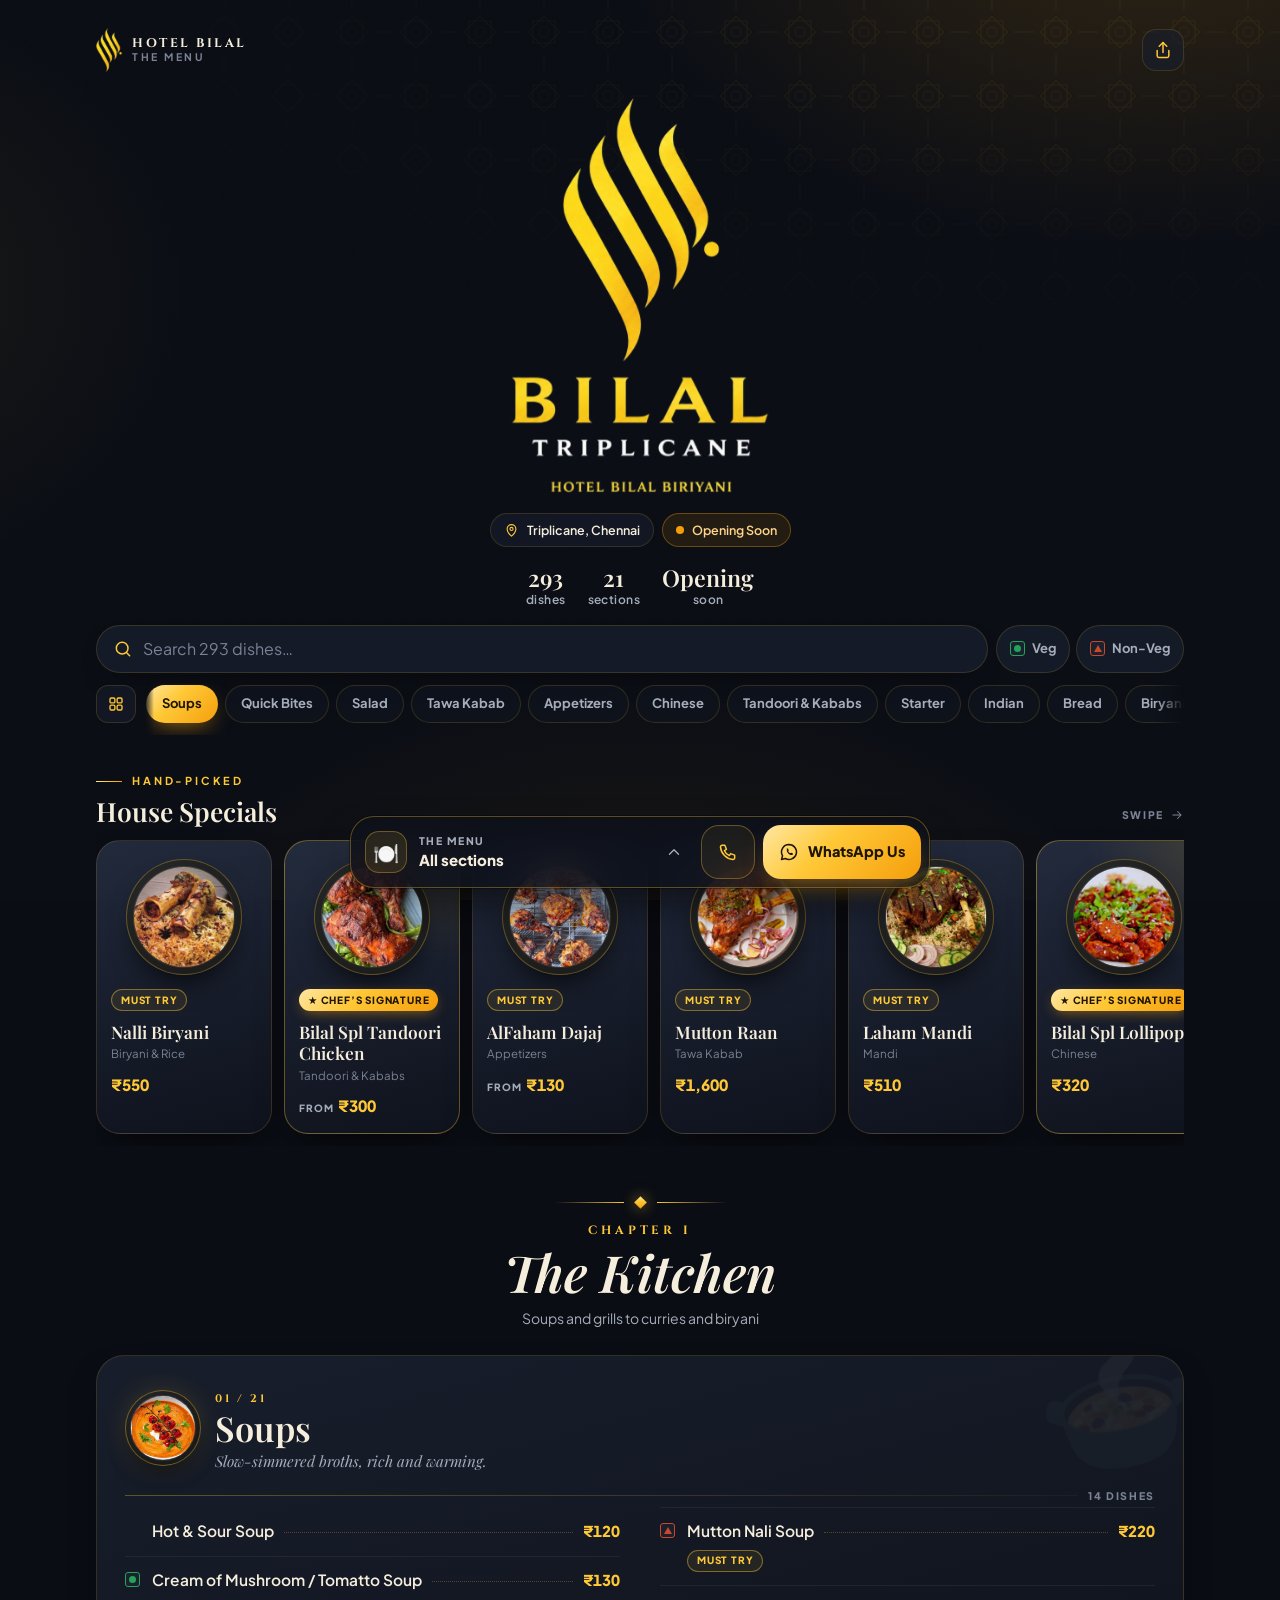
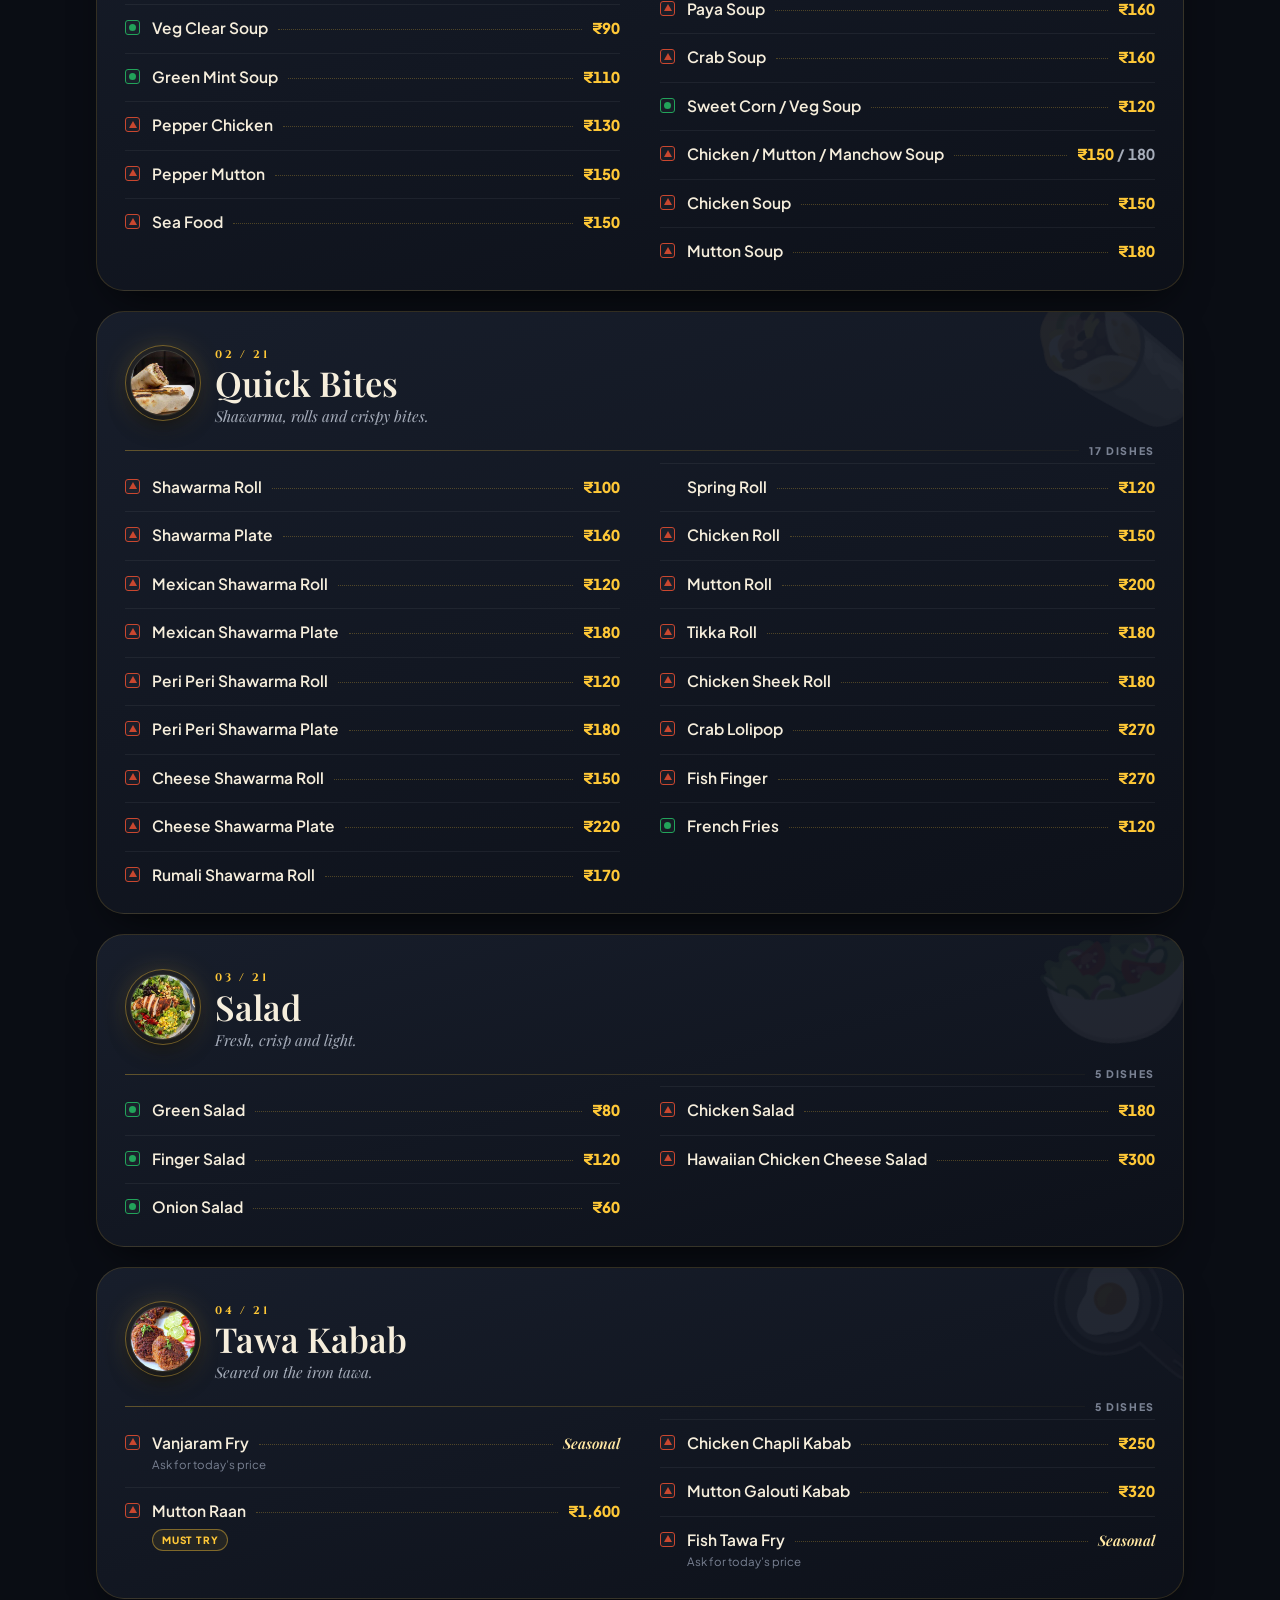
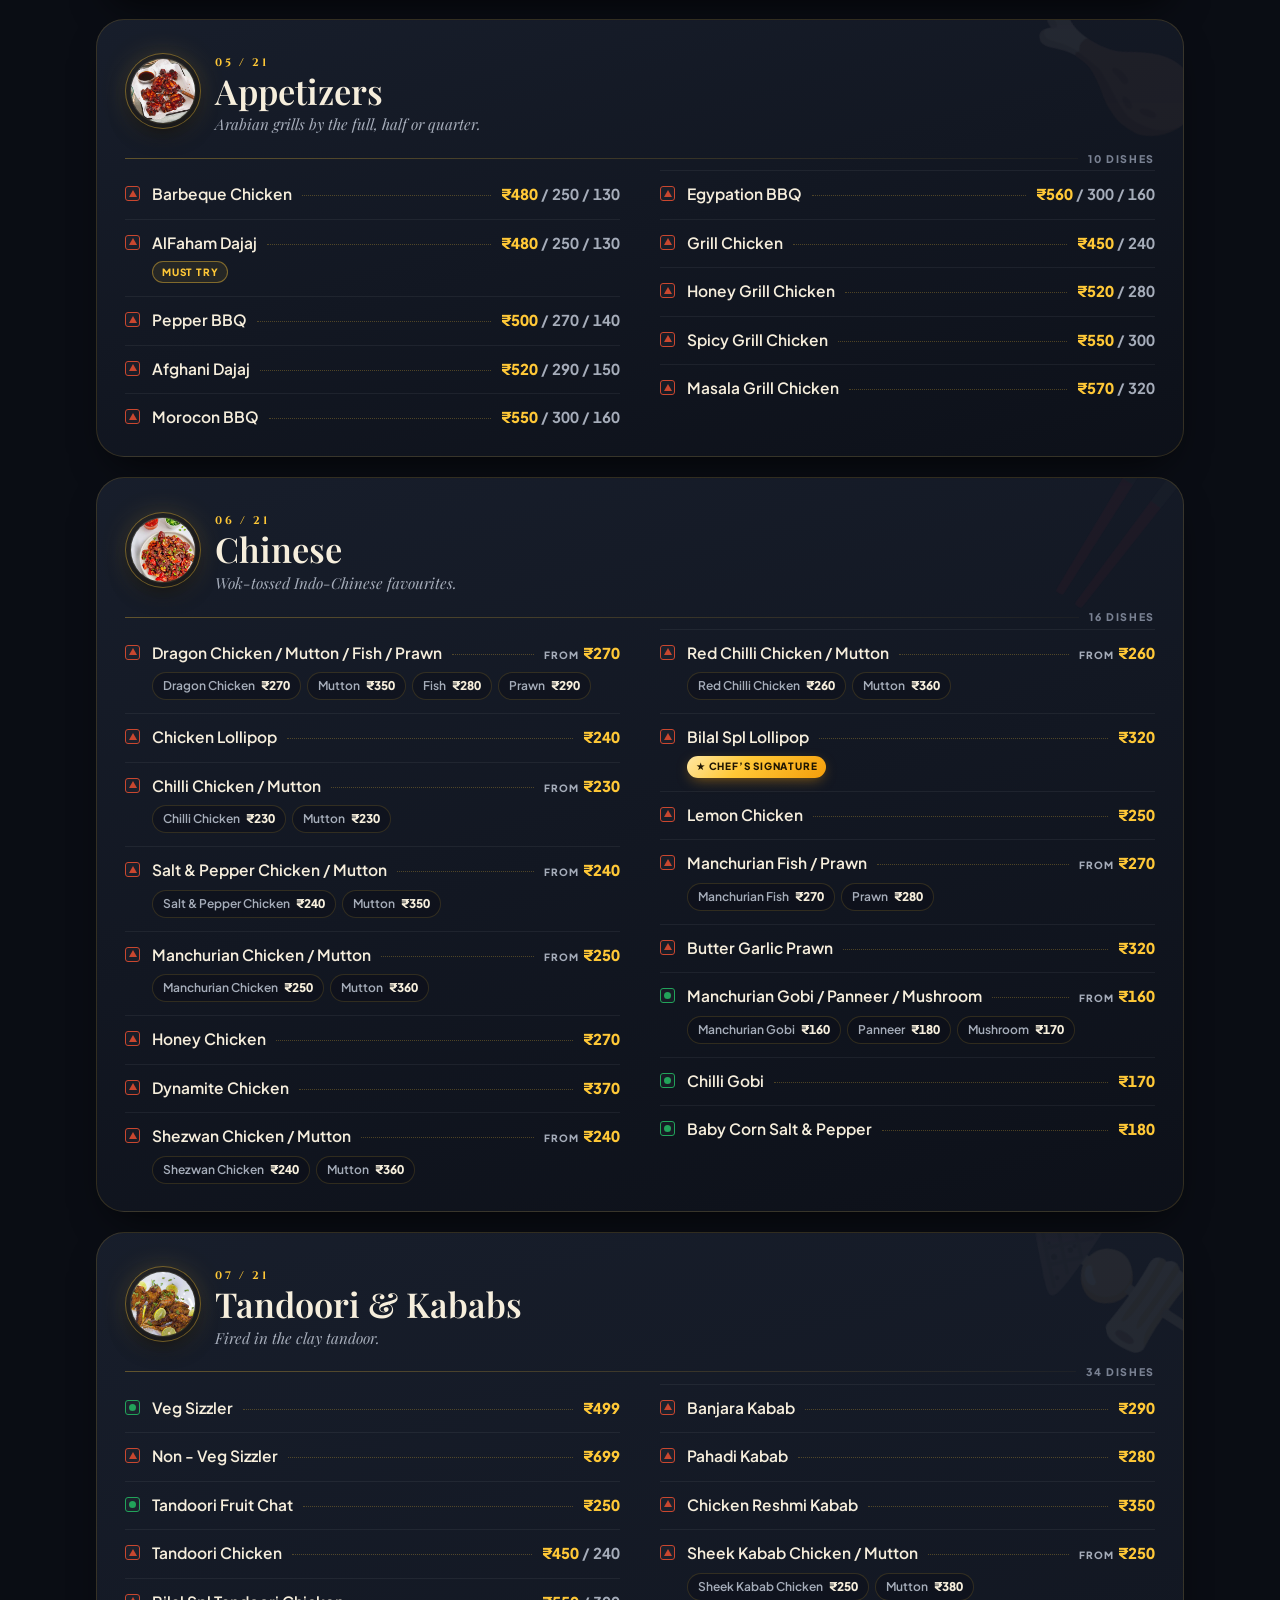
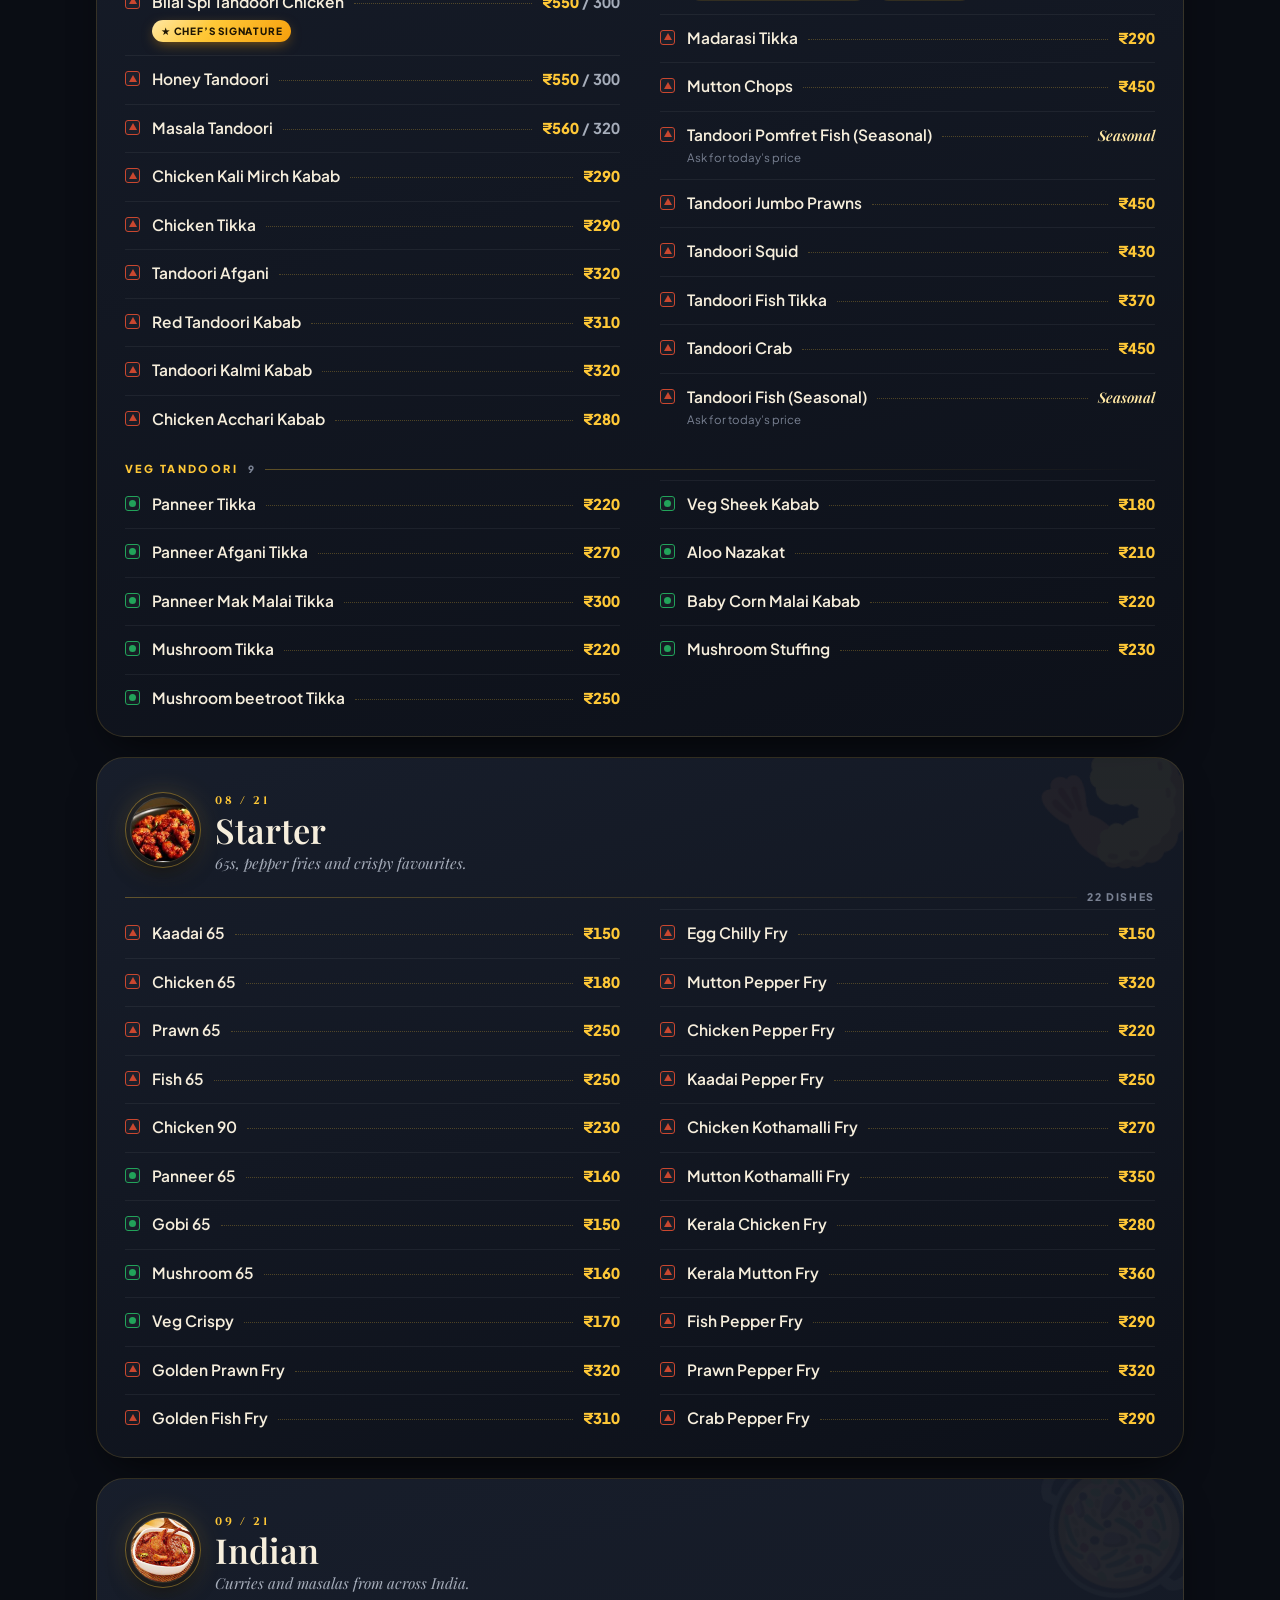
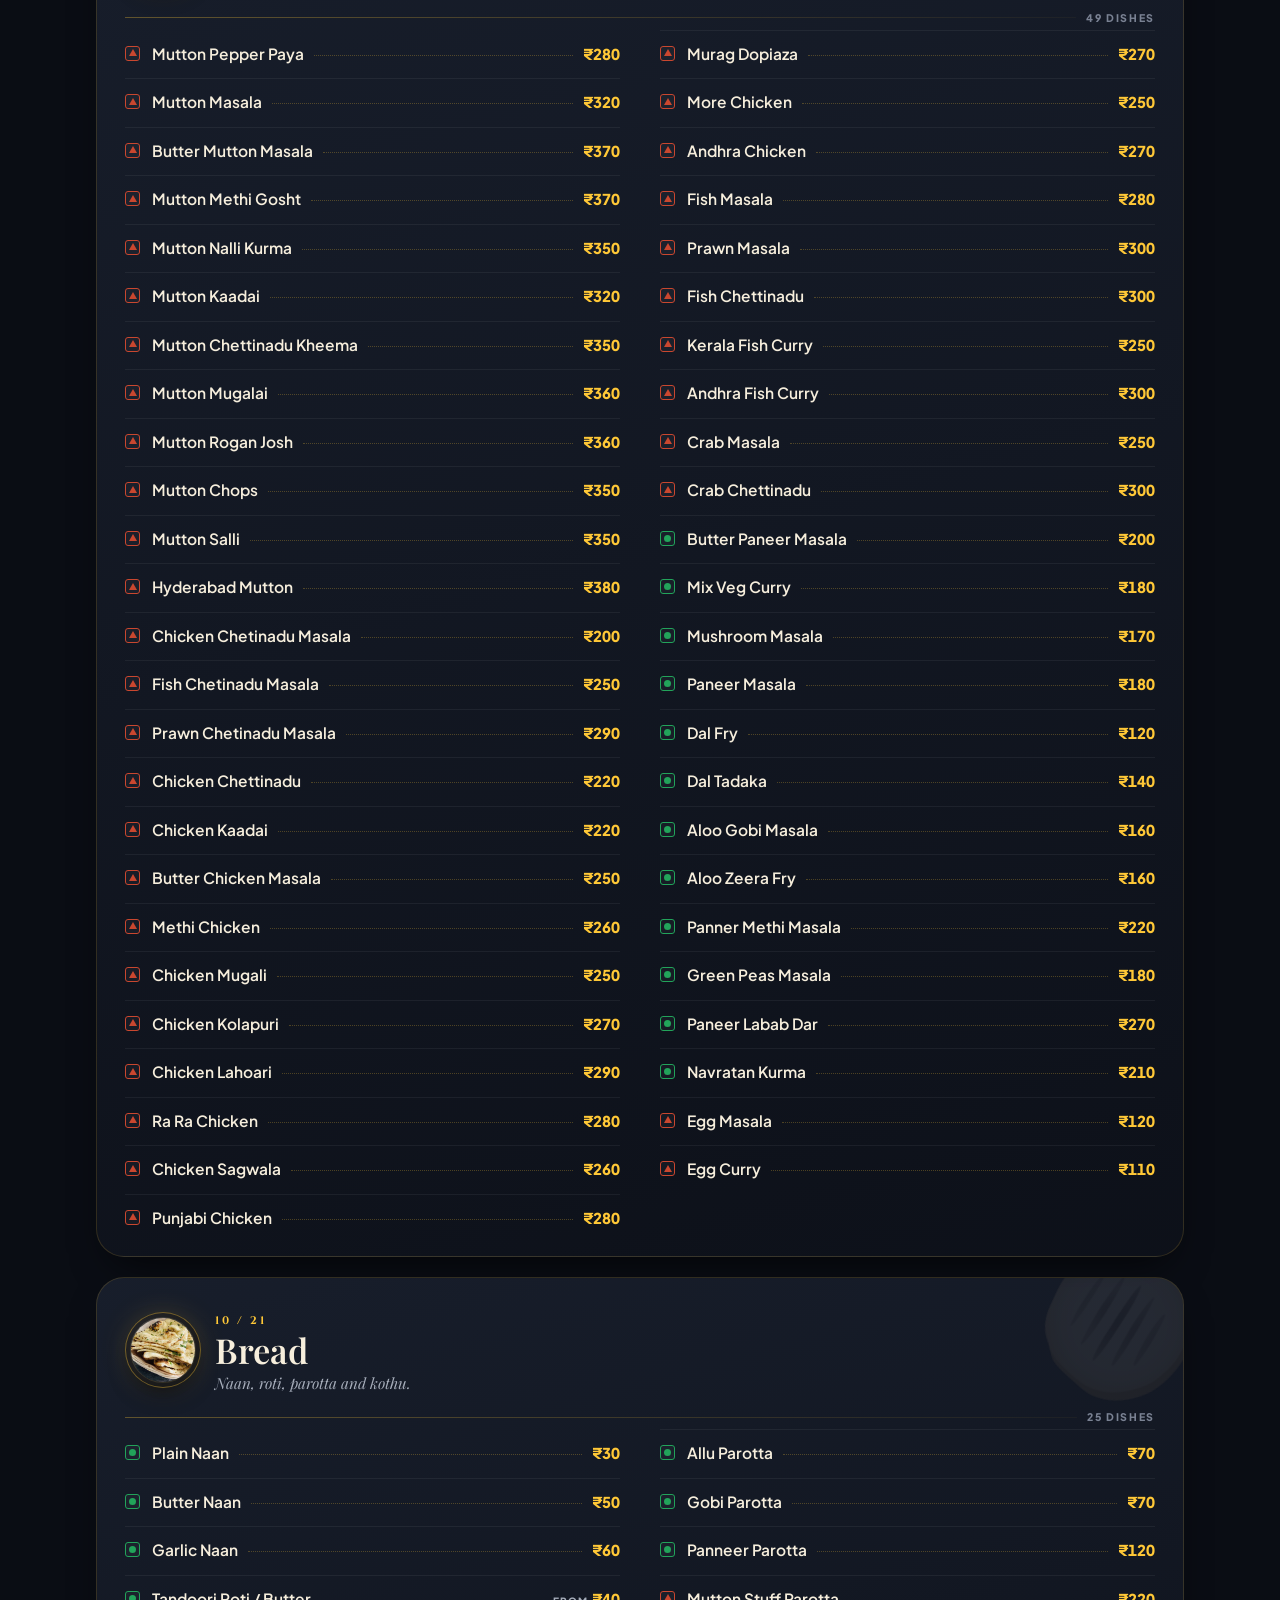
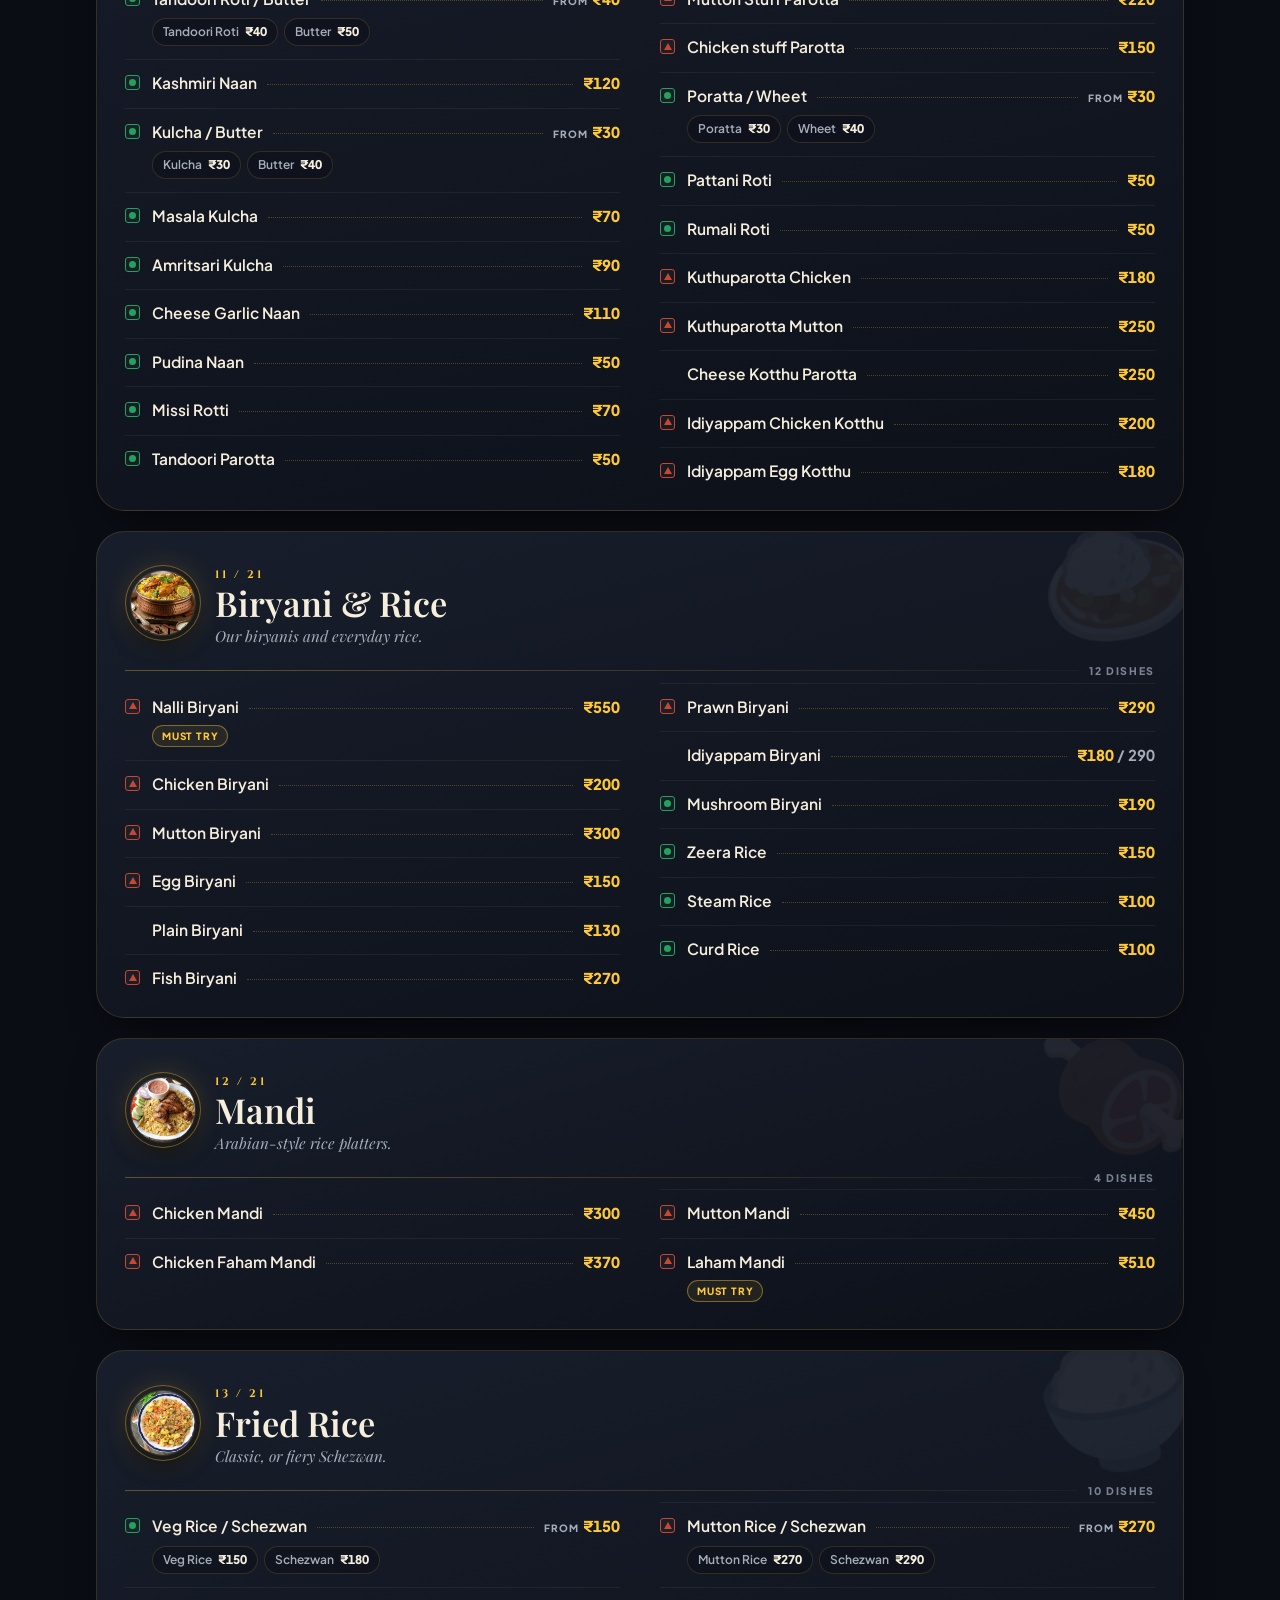
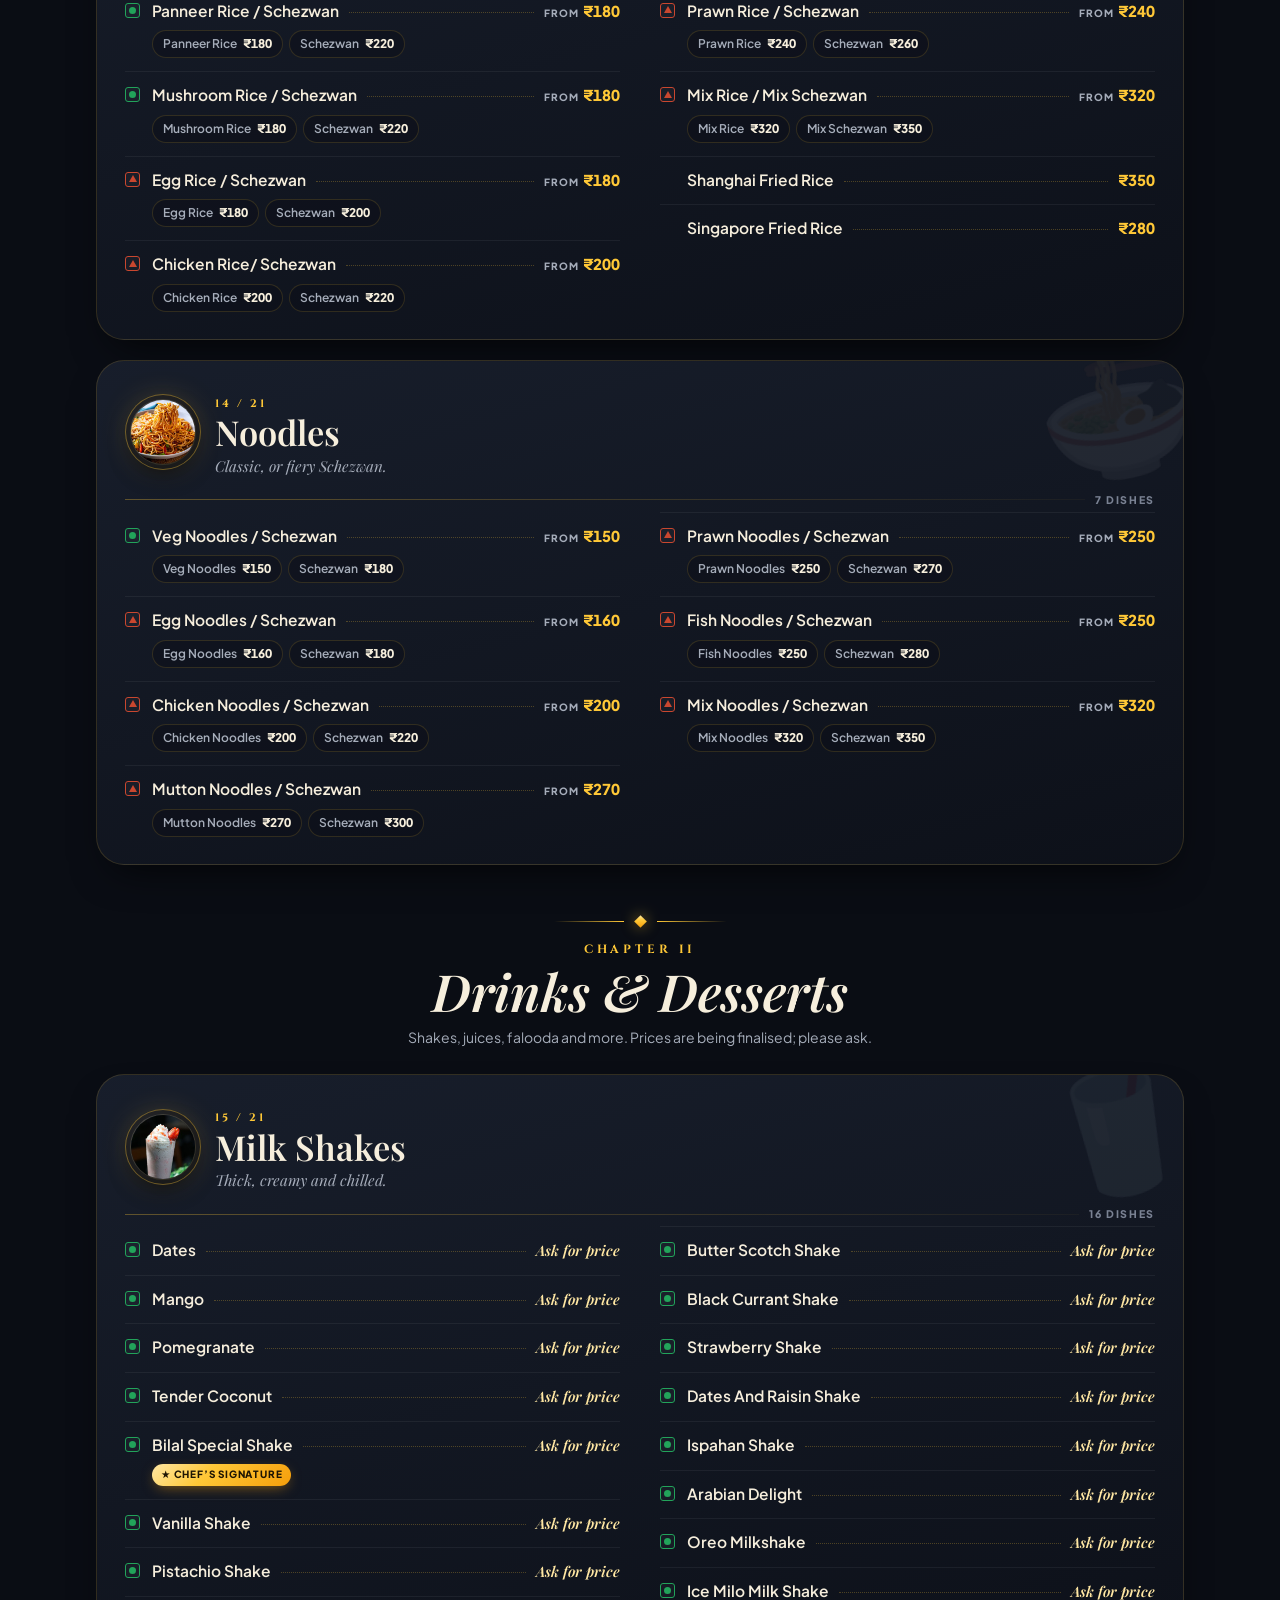
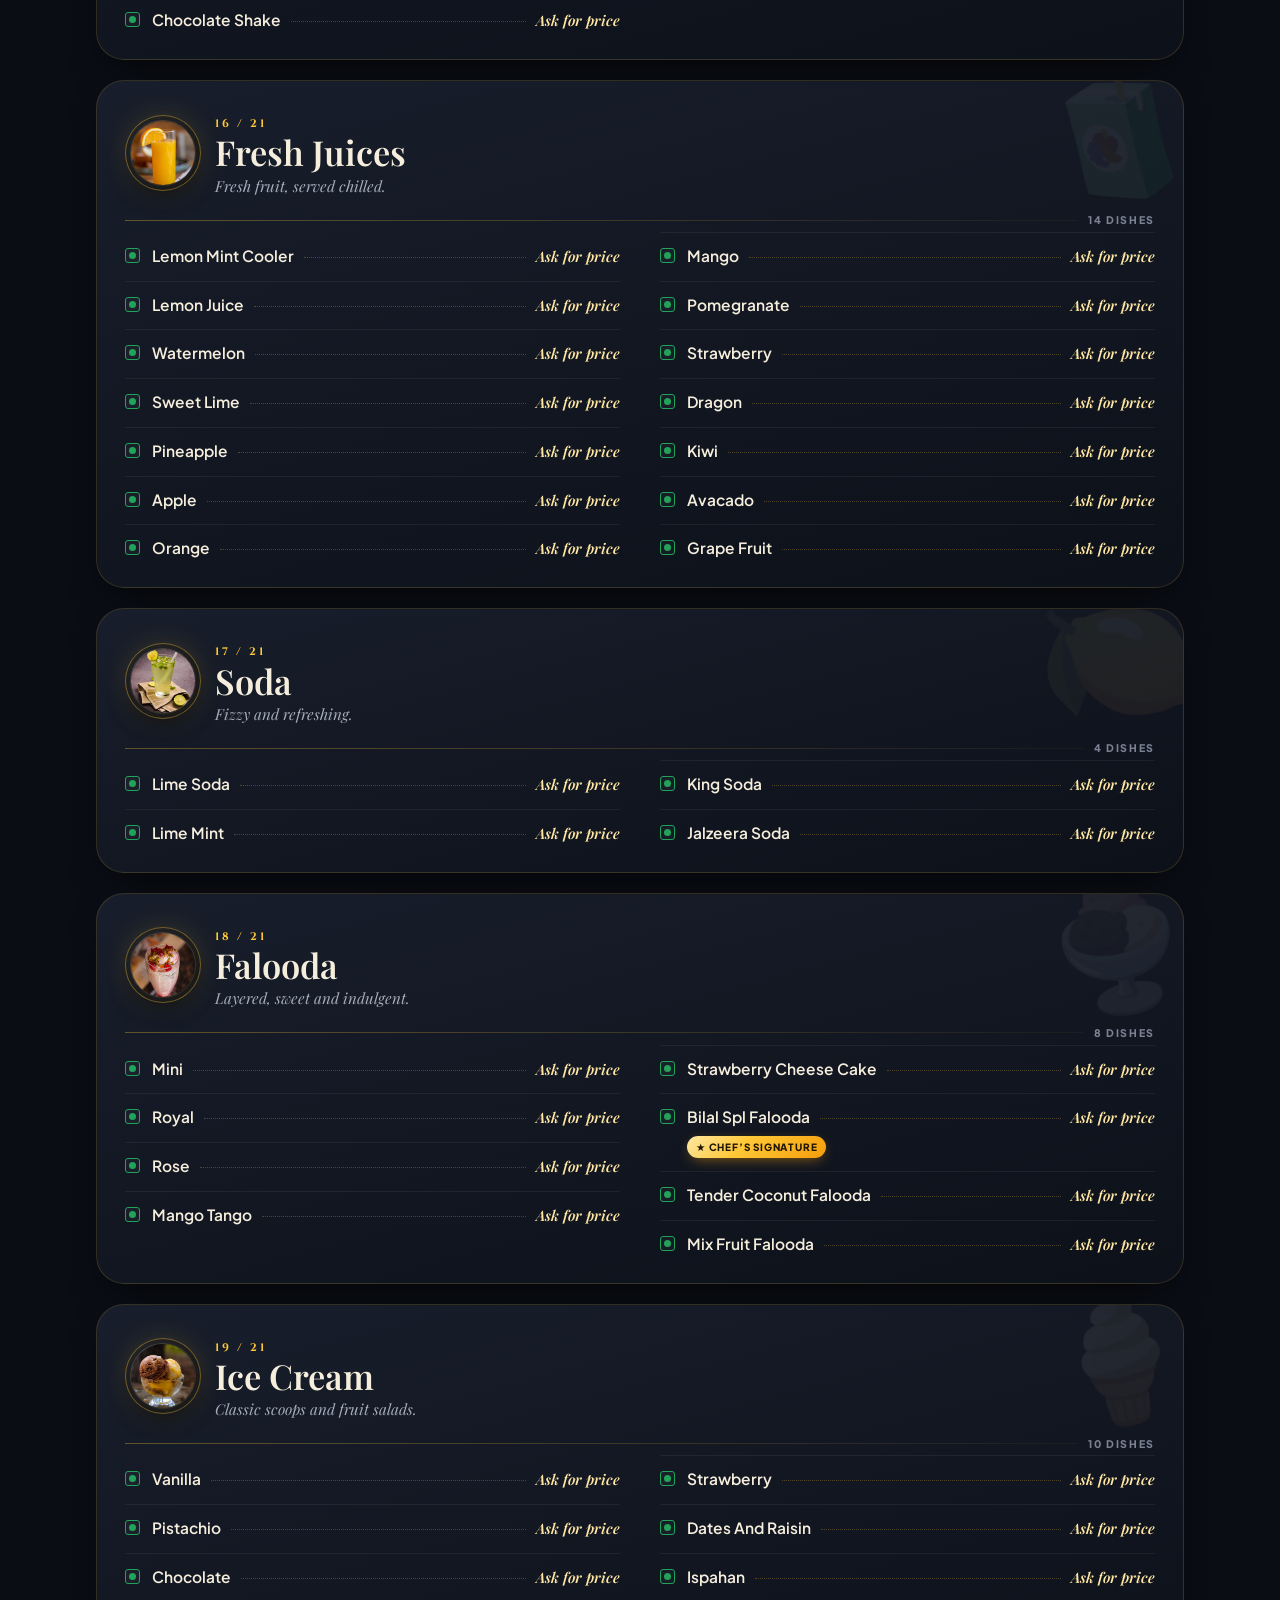
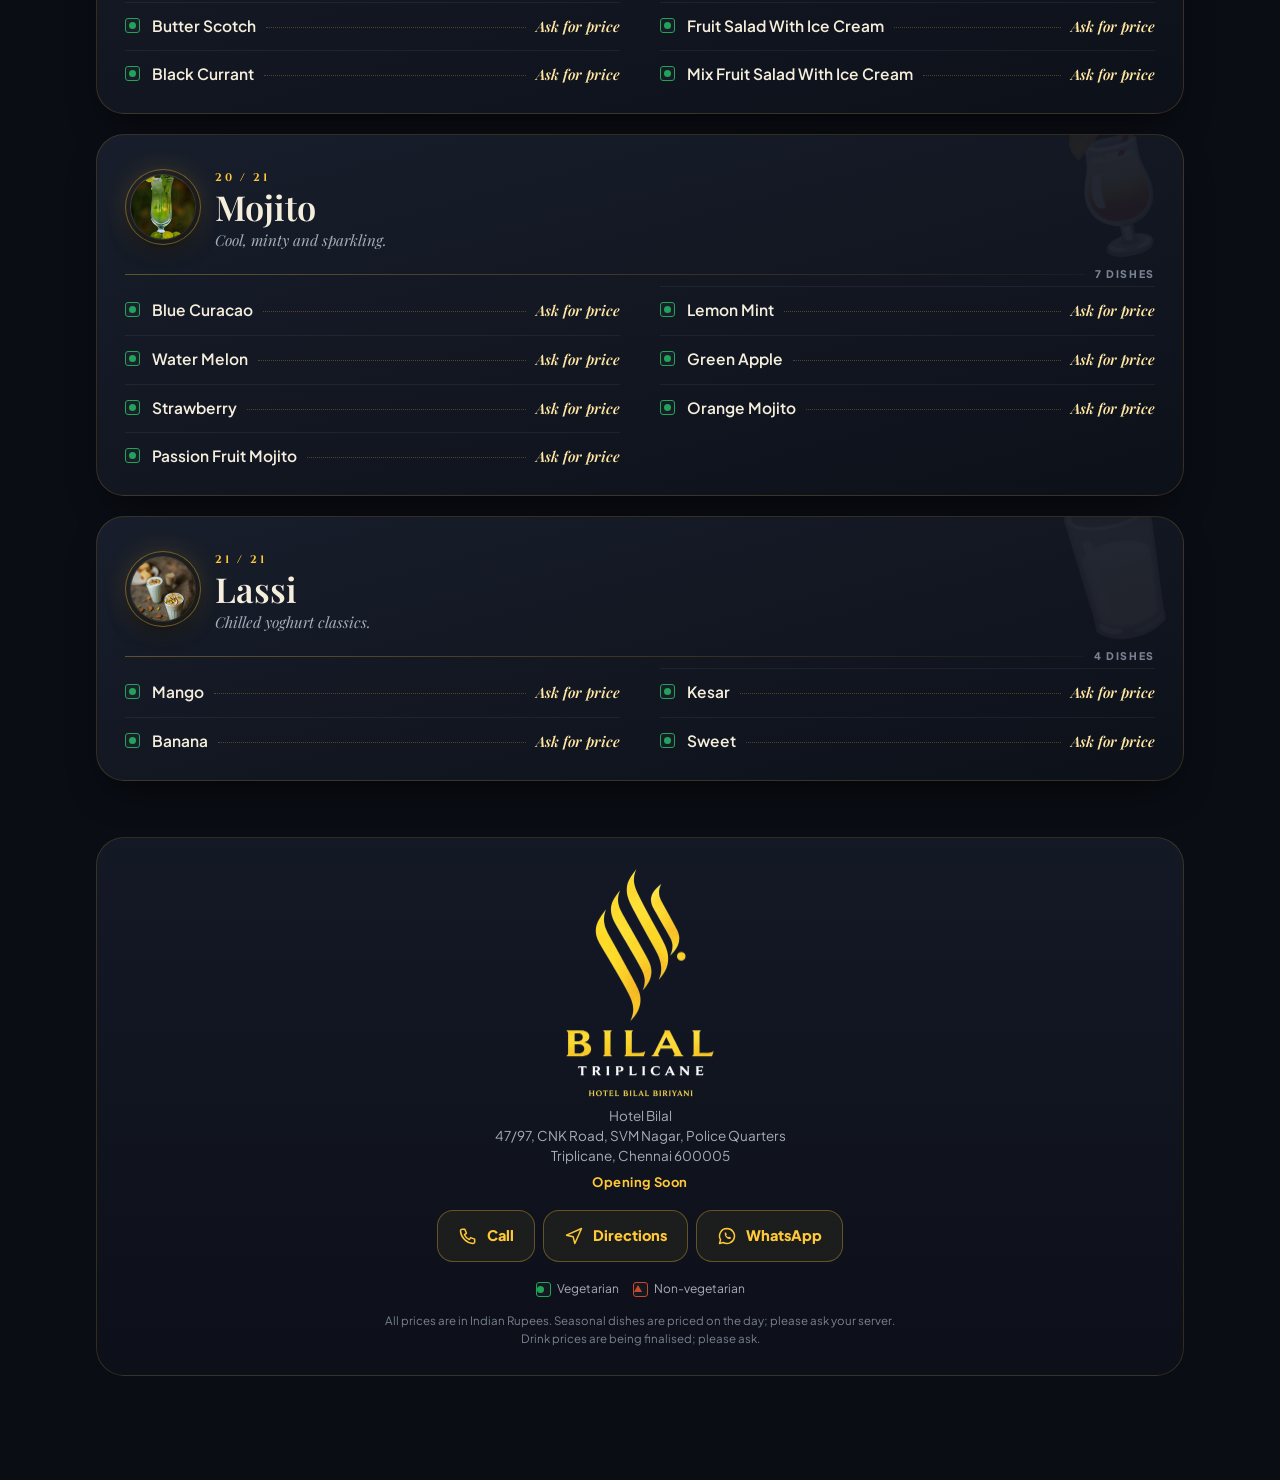
==== commit 4fd66c5a: "Add photos to the seven drink sections Milk Shakes, Fresh Juices, Soda, Falooda, Ice Cream, Mojito a" ====
--- a/index.html
+++ b/index.html
@@ -1003,7 +1003,7 @@
     ["Fish Noodles / Schezwan",[["Fish Noodles",250],["Schezwan",280]],false,{"kw":"Fish Noodles"}],
     ["Mix Noodles / Schezwan",[["Mix Noodles",320],["Schezwan",350]],false,{"kw":"Mixed Noodles mixed"}],
   ] },
-  { id: "milkshakes", name: "Milk Shakes", icon: "🥤", chapter: "bar", kw: "shake shakes milkshake drink", tagline: "Thick, creamy and chilled.", items: [
+  { id: "milkshakes", name: "Milk Shakes", icon: "🥤", chapter: "bar", kw: "shake shakes milkshake drink", tagline: "Thick, creamy and chilled.", photo: "img/milkshakes.jpg", items: [
     ["Dates","Ask for price",true],
     ["Mango","Ask for price",true],
     ["Pomegranate","Ask for price",true],
@@ -1021,7 +1021,7 @@
     ["Oreo Milkshake","Ask for price",true],
     ["Ice Milo Milk Shake","Ask for price",true],
   ] },
-  { id: "juices", name: "Fresh Juices", icon: "🧃", chapter: "bar", kw: "juice juices drink", tagline: "Fresh fruit, served chilled.", items: [
+  { id: "juices", name: "Fresh Juices", icon: "🧃", chapter: "bar", kw: "juice juices drink", tagline: "Fresh fruit, served chilled.", photo: "img/juices.jpg", items: [
     ["Lemon Mint Cooler","Ask for price",true],
     ["Lemon Juice","Ask for price",true],
     ["Watermelon","Ask for price",true],
@@ -1037,13 +1037,13 @@
     ["Avacado","Ask for price",true],
     ["Grape Fruit","Ask for price",true],
   ] },
-  { id: "soda", name: "Soda", icon: "🍋", chapter: "bar", kw: "drink fizzy", tagline: "Fizzy and refreshing.", items: [
+  { id: "soda", name: "Soda", icon: "🍋", chapter: "bar", kw: "drink fizzy", tagline: "Fizzy and refreshing.", photo: "img/soda.jpg", items: [
     ["Lime Soda","Ask for price",true],
     ["Lime Mint","Ask for price",true],
     ["King Soda","Ask for price",true],
     ["Jalzeera Soda","Ask for price",true],
   ] },
-  { id: "falooda", name: "Falooda", icon: "🍨", chapter: "bar", kw: "dessert sweet", tagline: "Layered, sweet and indulgent.", items: [
+  { id: "falooda", name: "Falooda", icon: "🍨", chapter: "bar", kw: "dessert sweet", tagline: "Layered, sweet and indulgent.", photo: "img/falooda.jpg", items: [
     ["Mini","Ask for price",true],
     ["Royal","Ask for price",true],
     ["Rose","Ask for price",true],
@@ -1053,7 +1053,7 @@
     ["Tender Coconut Falooda","Ask for price",true],
     ["Mix Fruit Falooda","Ask for price",true],
   ] },
-  { id: "ice-cream", name: "Ice Cream", icon: "🍦", chapter: "bar", kw: "dessert sweet icecream scoop", tagline: "Classic scoops and fruit salads.", items: [
+  { id: "ice-cream", name: "Ice Cream", icon: "🍦", chapter: "bar", kw: "dessert sweet icecream scoop", tagline: "Classic scoops and fruit salads.", photo: "img/ice-cream.jpg", items: [
     ["Vanilla","Ask for price",true],
     ["Pistachio","Ask for price",true],
     ["Chocolate","Ask for price",true],
@@ -1065,7 +1065,7 @@
     ["Fruit Salad With Ice Cream","Ask for price",true],
     ["Mix Fruit Salad With Ice Cream","Ask for price",true],
   ] },
-  { id: "mojito", name: "Mojito", icon: "🍹", chapter: "bar", kw: "mojito mocktail drink", tagline: "Cool, minty and sparkling.", items: [
+  { id: "mojito", name: "Mojito", icon: "🍹", chapter: "bar", kw: "mojito mocktail drink", tagline: "Cool, minty and sparkling.", photo: "img/mojito.jpg", items: [
     ["Blue Curacao","Ask for price",true],
     ["Water Melon","Ask for price",true],
     ["Strawberry","Ask for price",true],
@@ -1074,7 +1074,7 @@
     ["Green Apple","Ask for price",true],
     ["Orange Mojito","Ask for price",true],
   ] },
-  { id: "lassi", name: "Lassi", icon: "🥛", chapter: "bar", kw: "lassi yoghurt curd drink", tagline: "Chilled yoghurt classics.", items: [
+  { id: "lassi", name: "Lassi", icon: "🥛", chapter: "bar", kw: "lassi yoghurt curd drink", tagline: "Chilled yoghurt classics.", photo: "img/lassi.jpg", items: [
     ["Mango","Ask for price",true],
     ["Banana","Ask for price",true],
     ["Kesar","Ask for price",true,{"kw":"saffron"}],
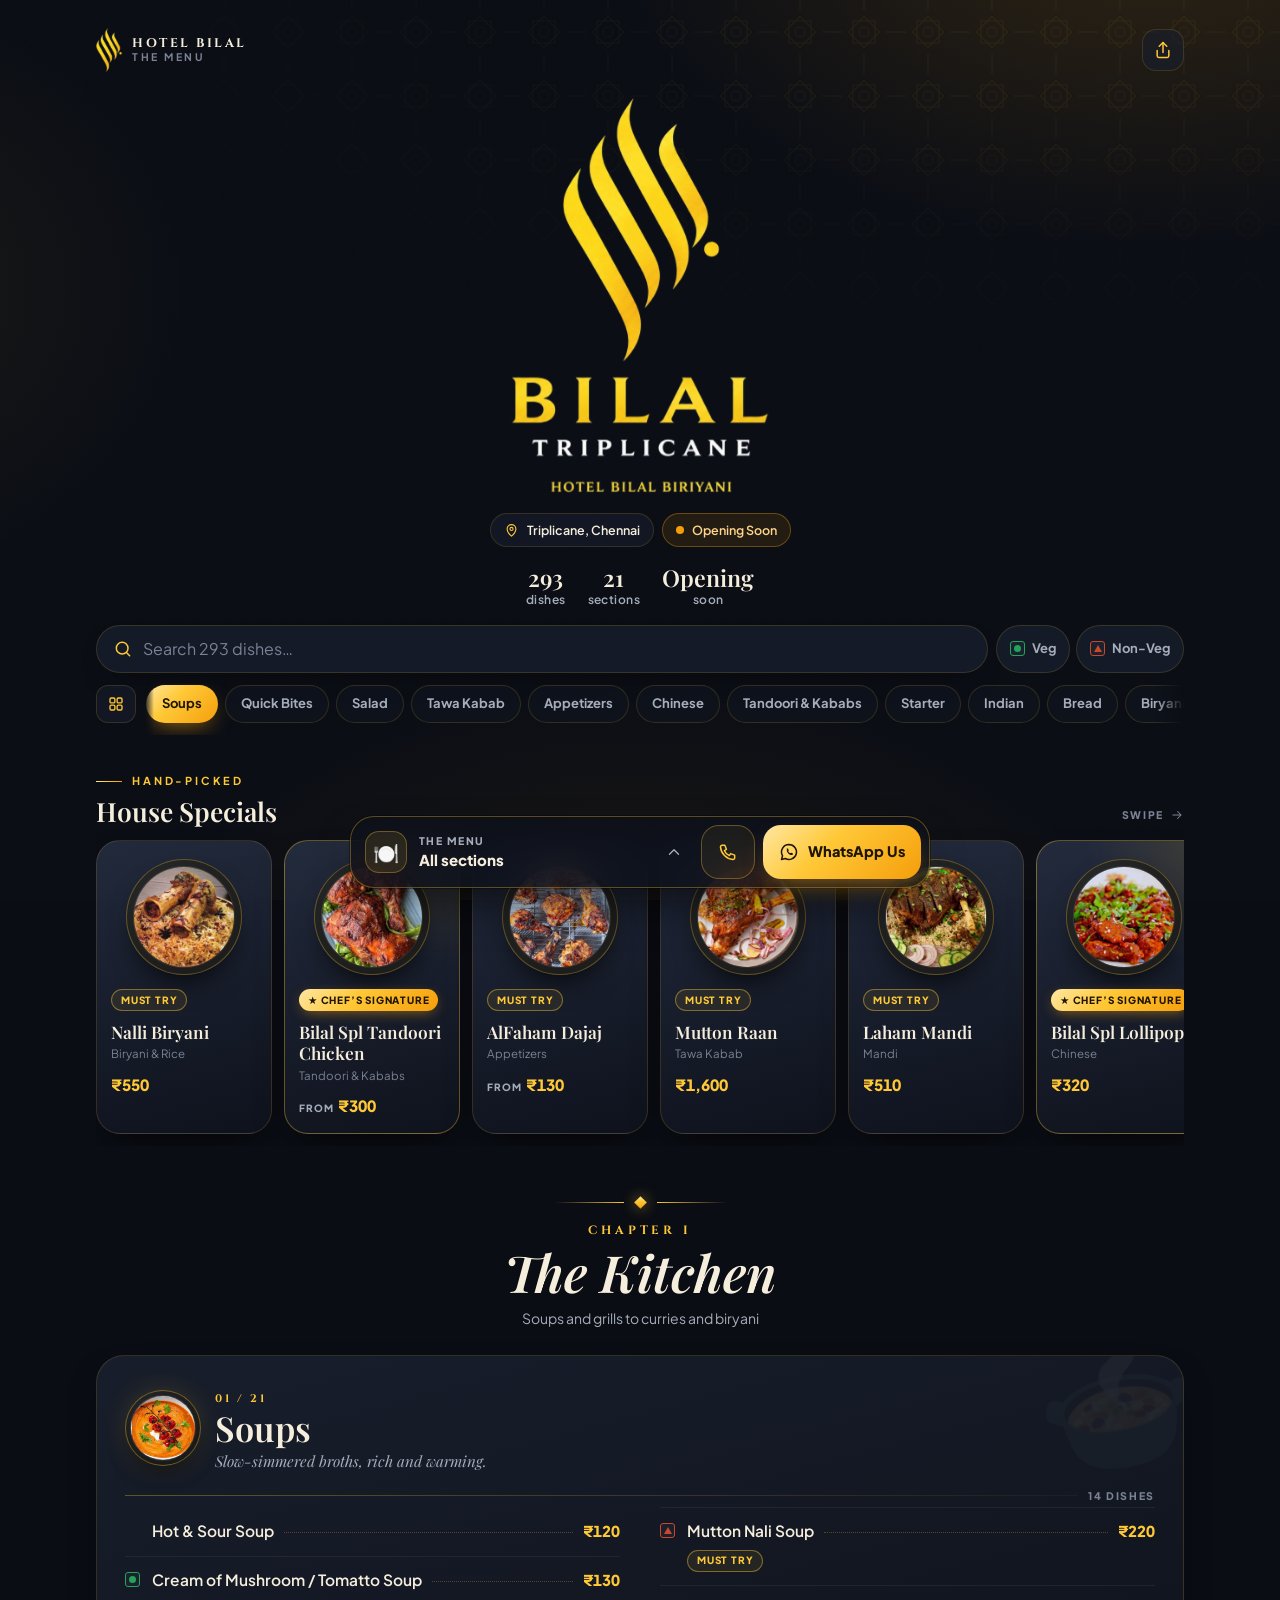
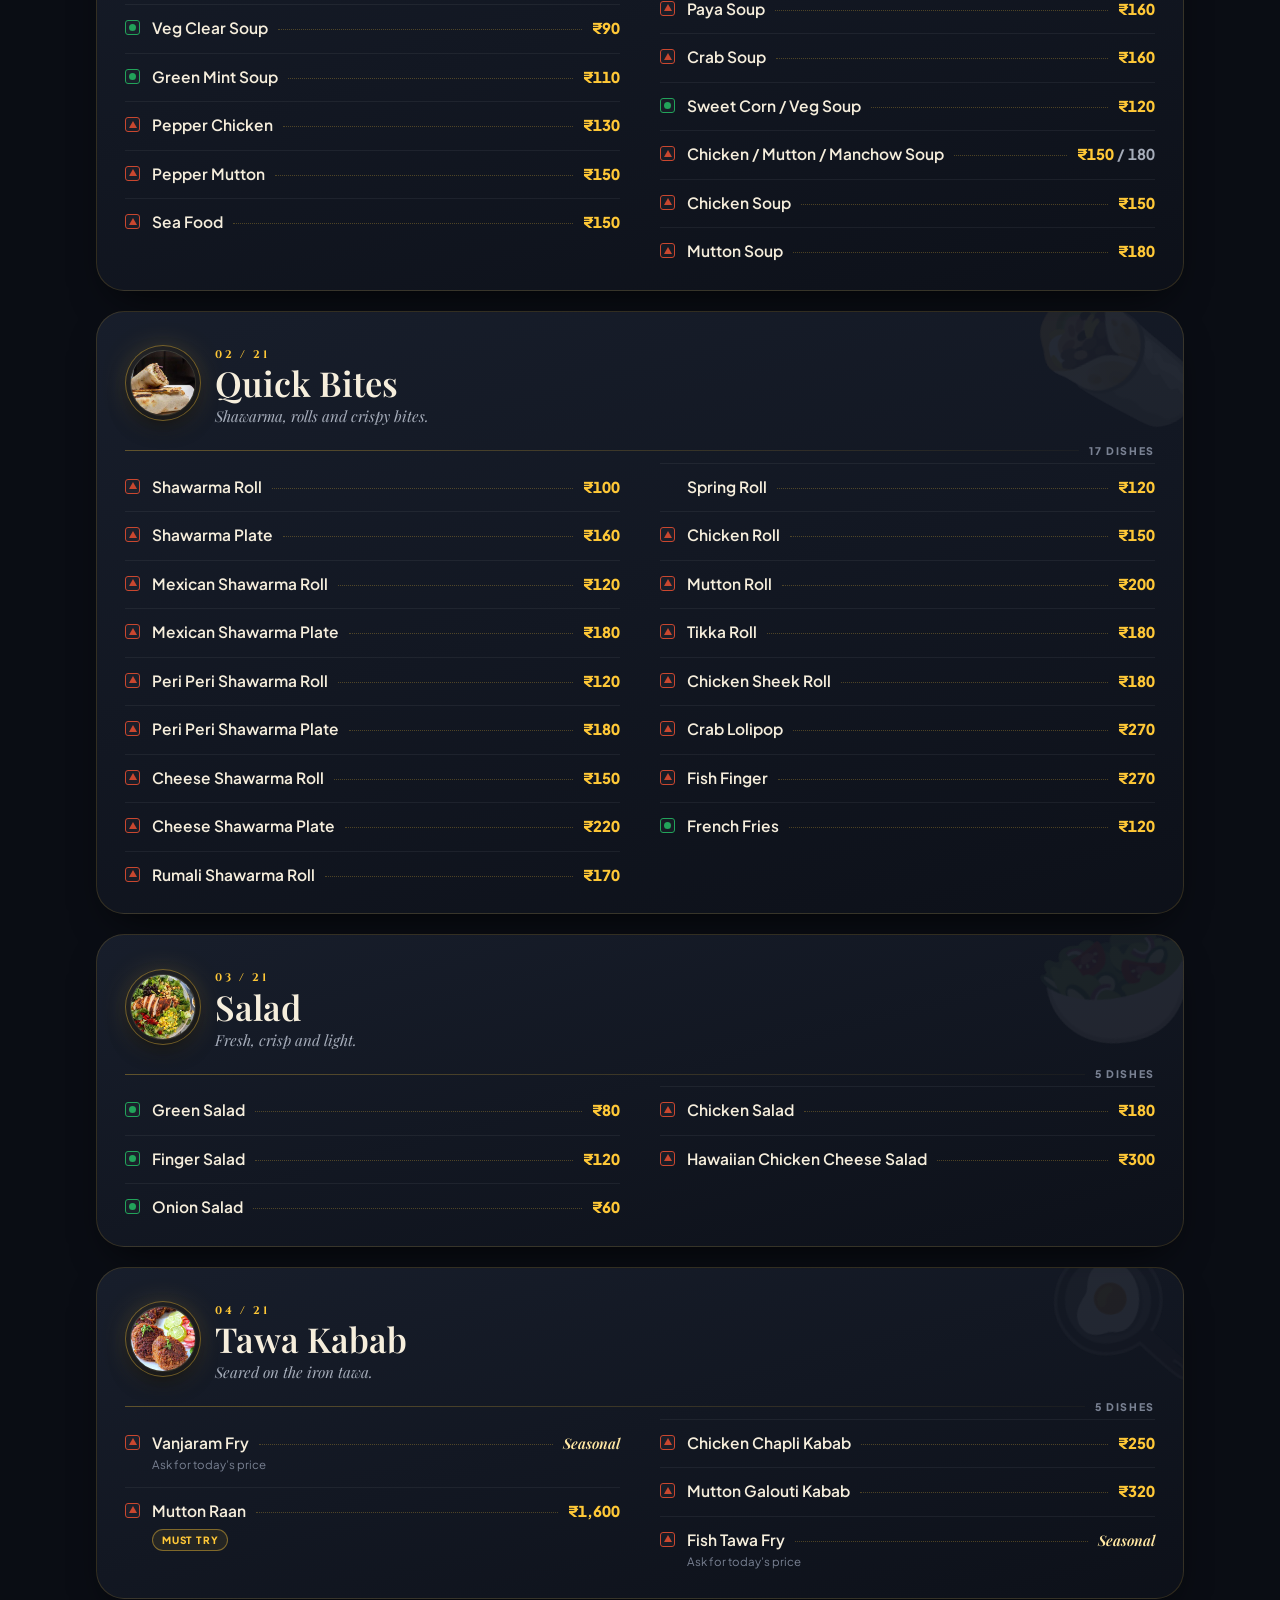
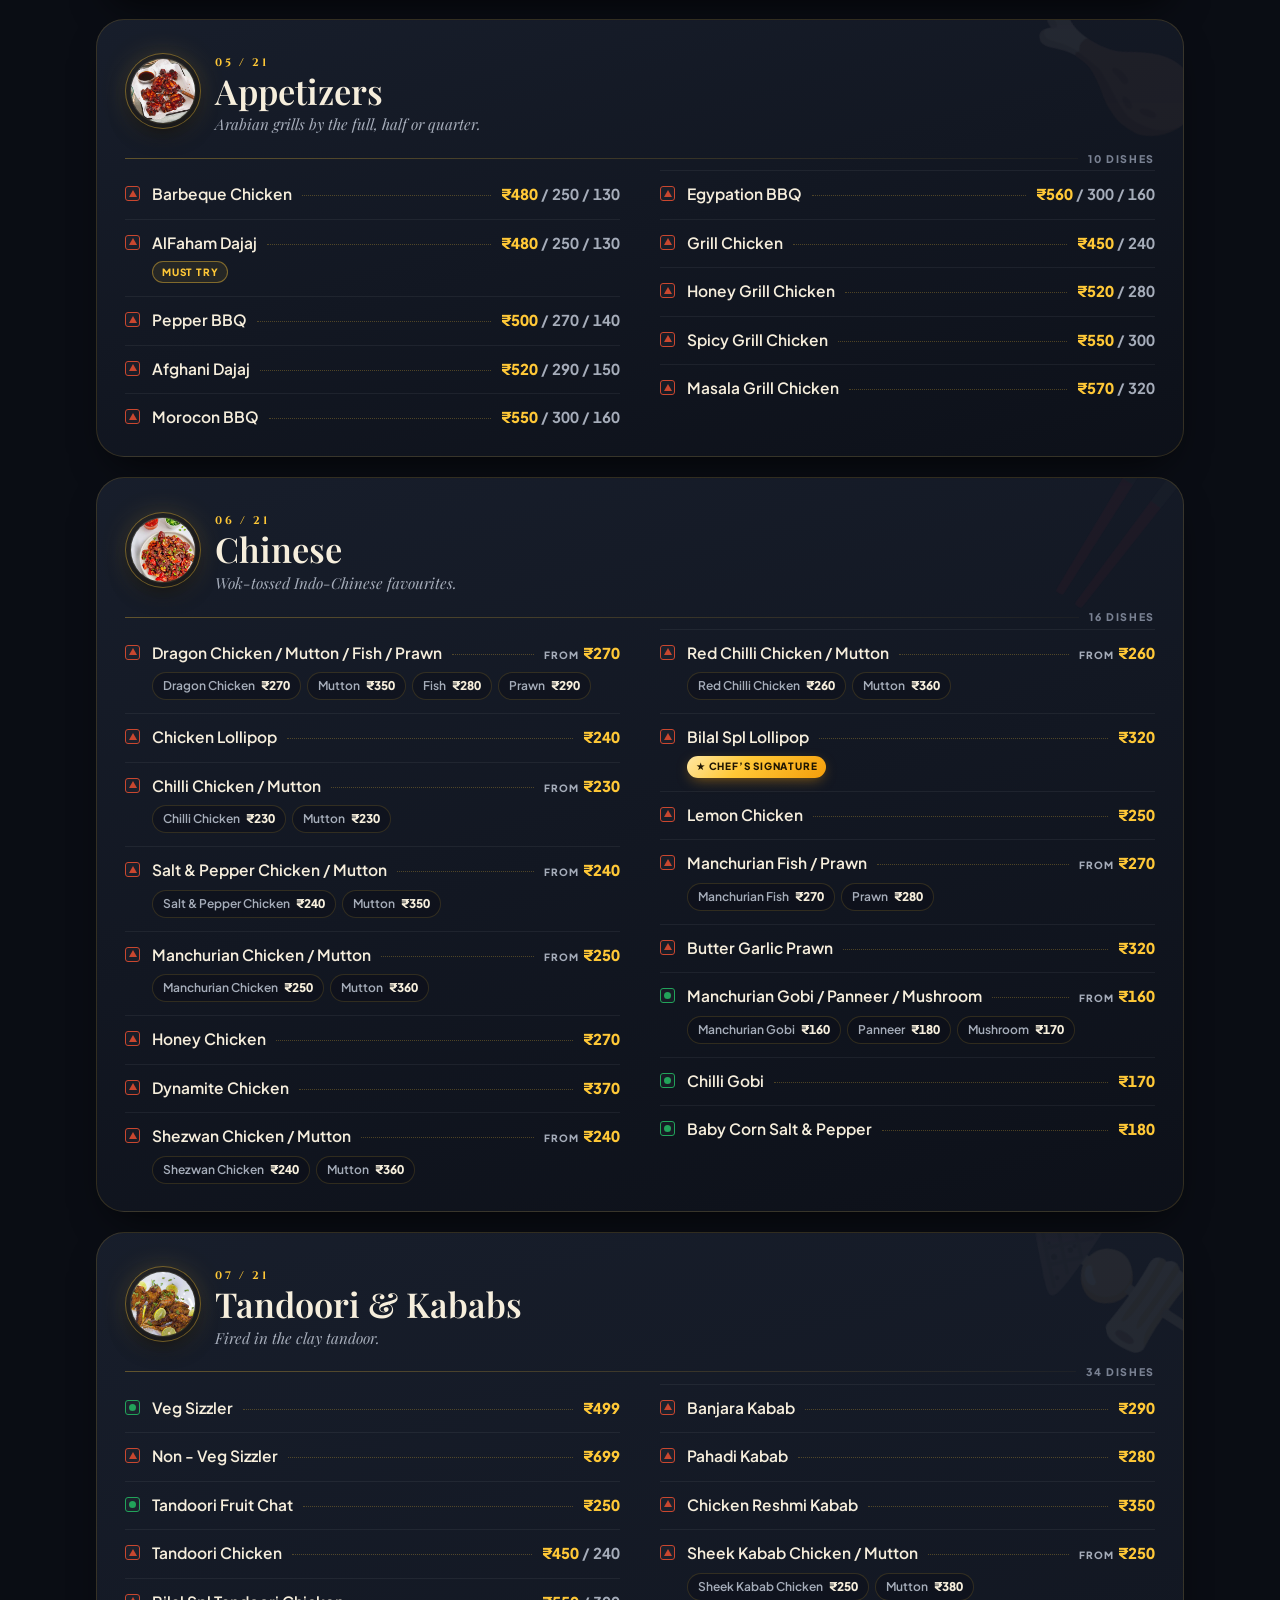
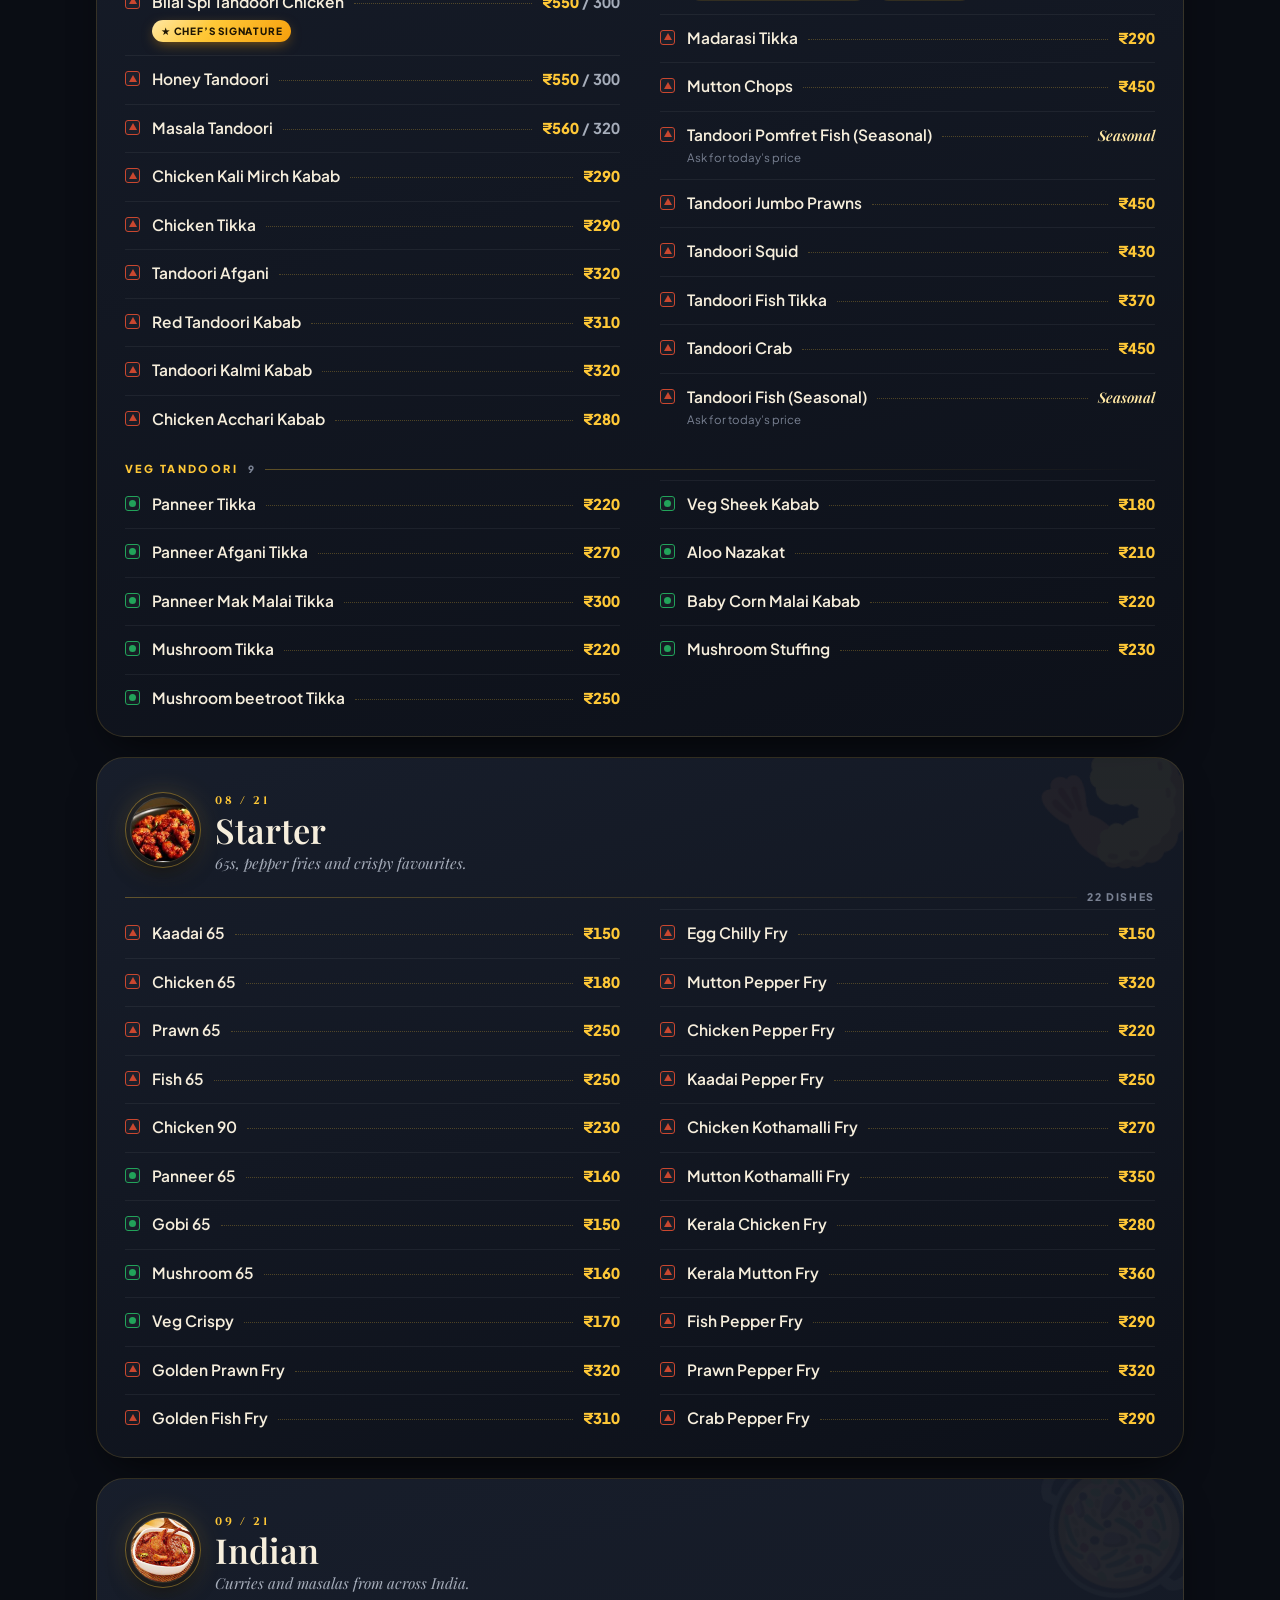
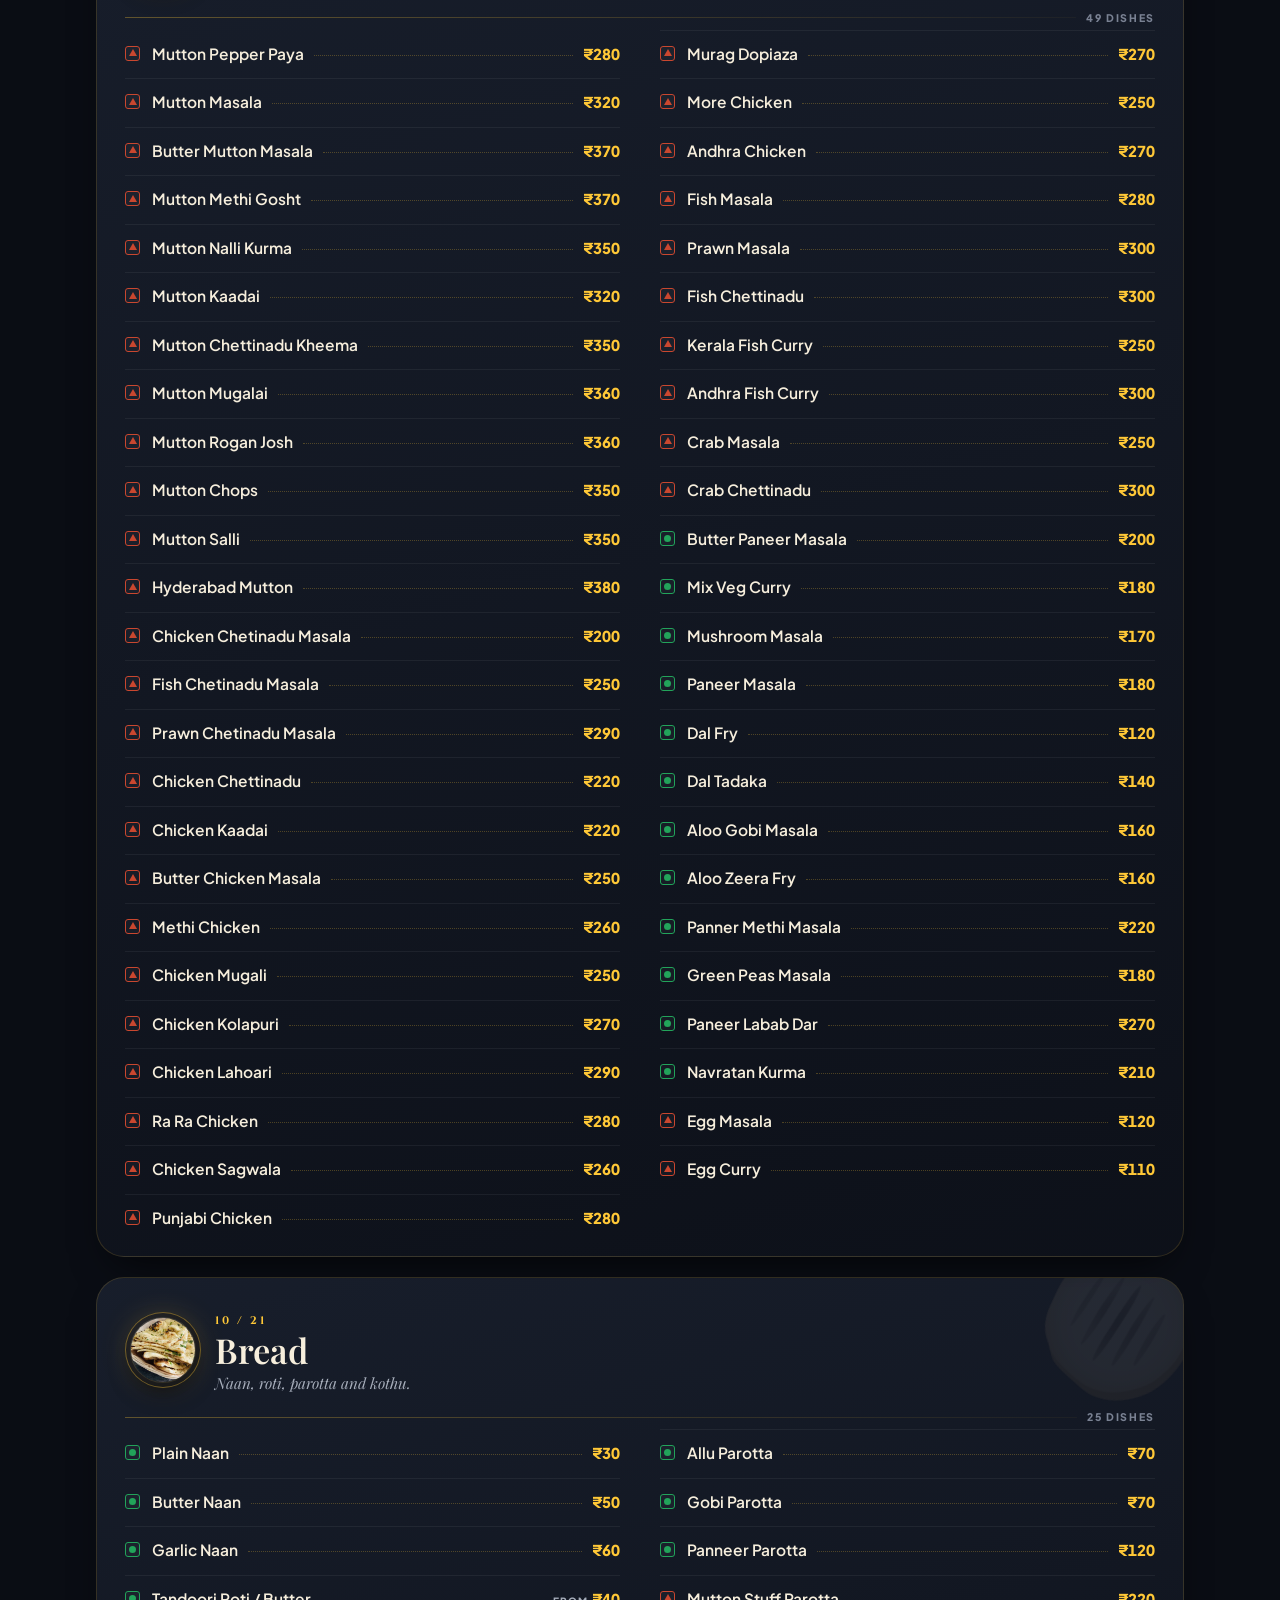
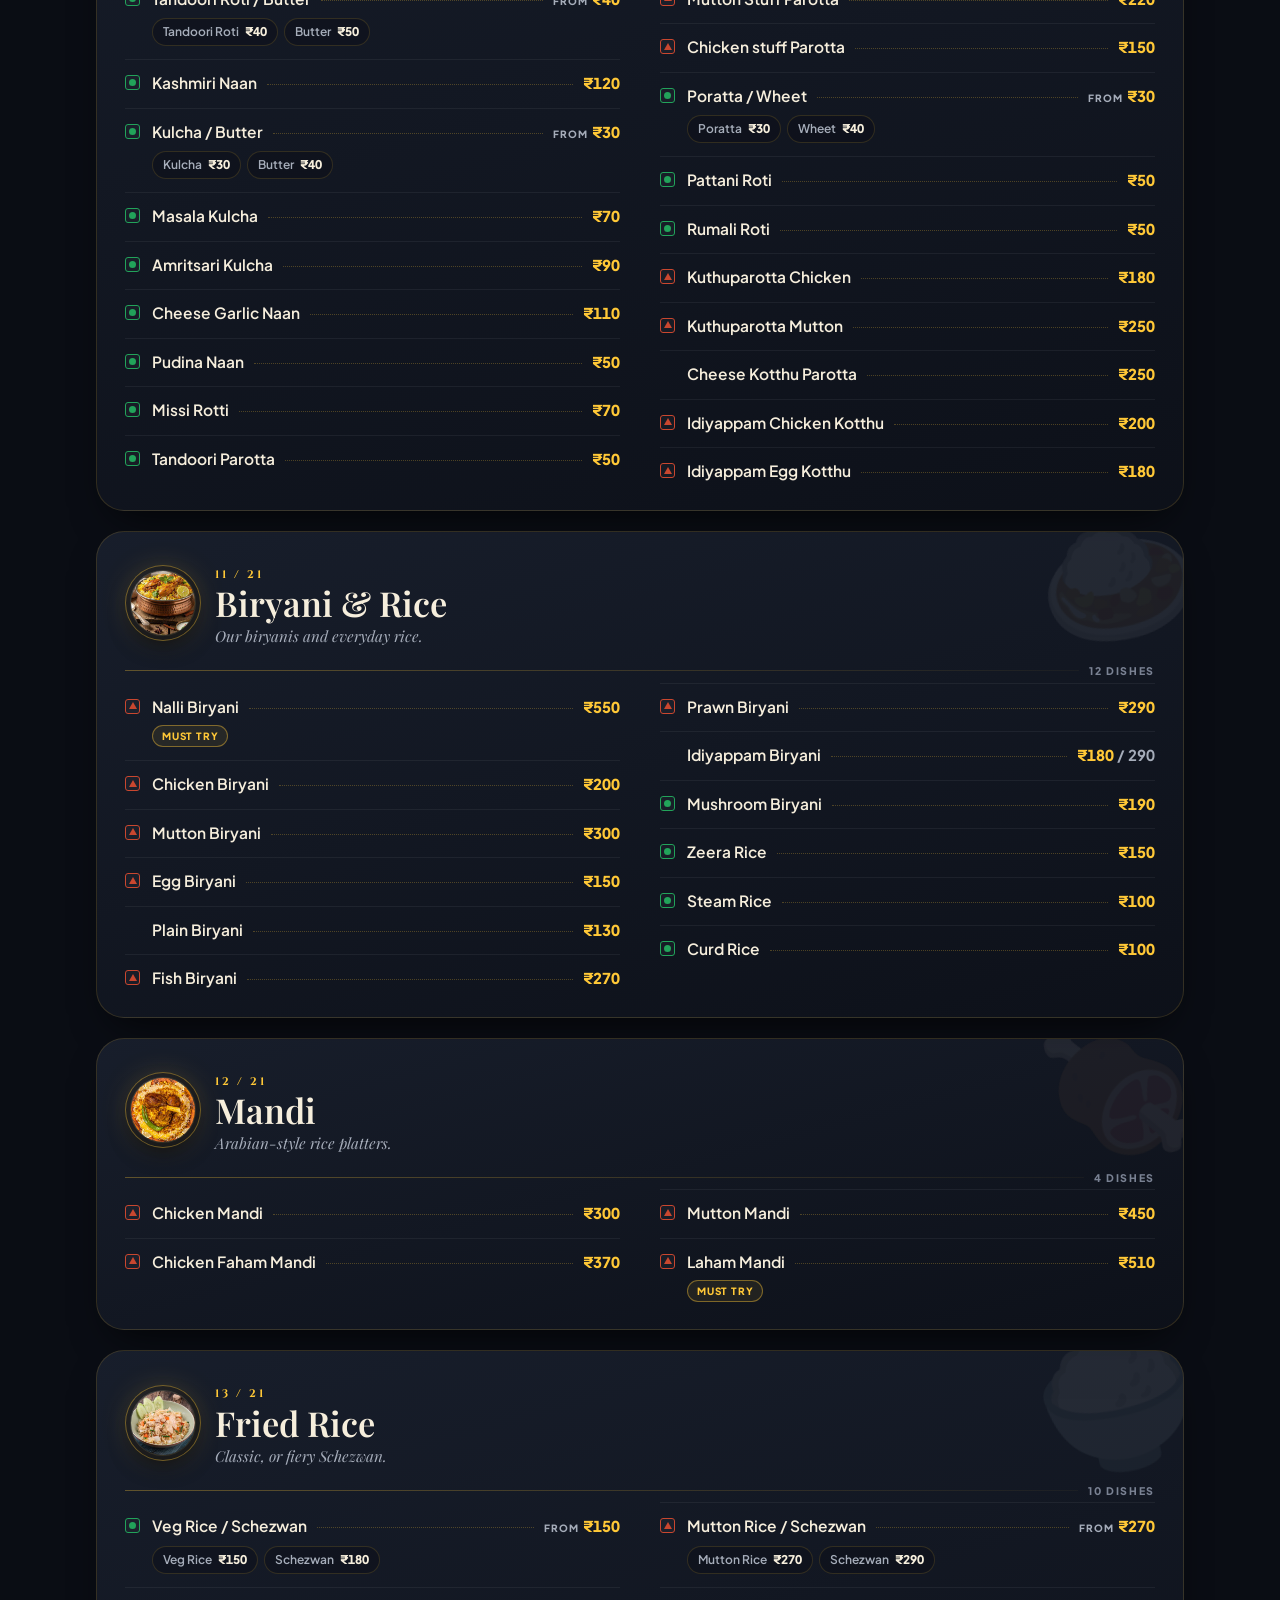
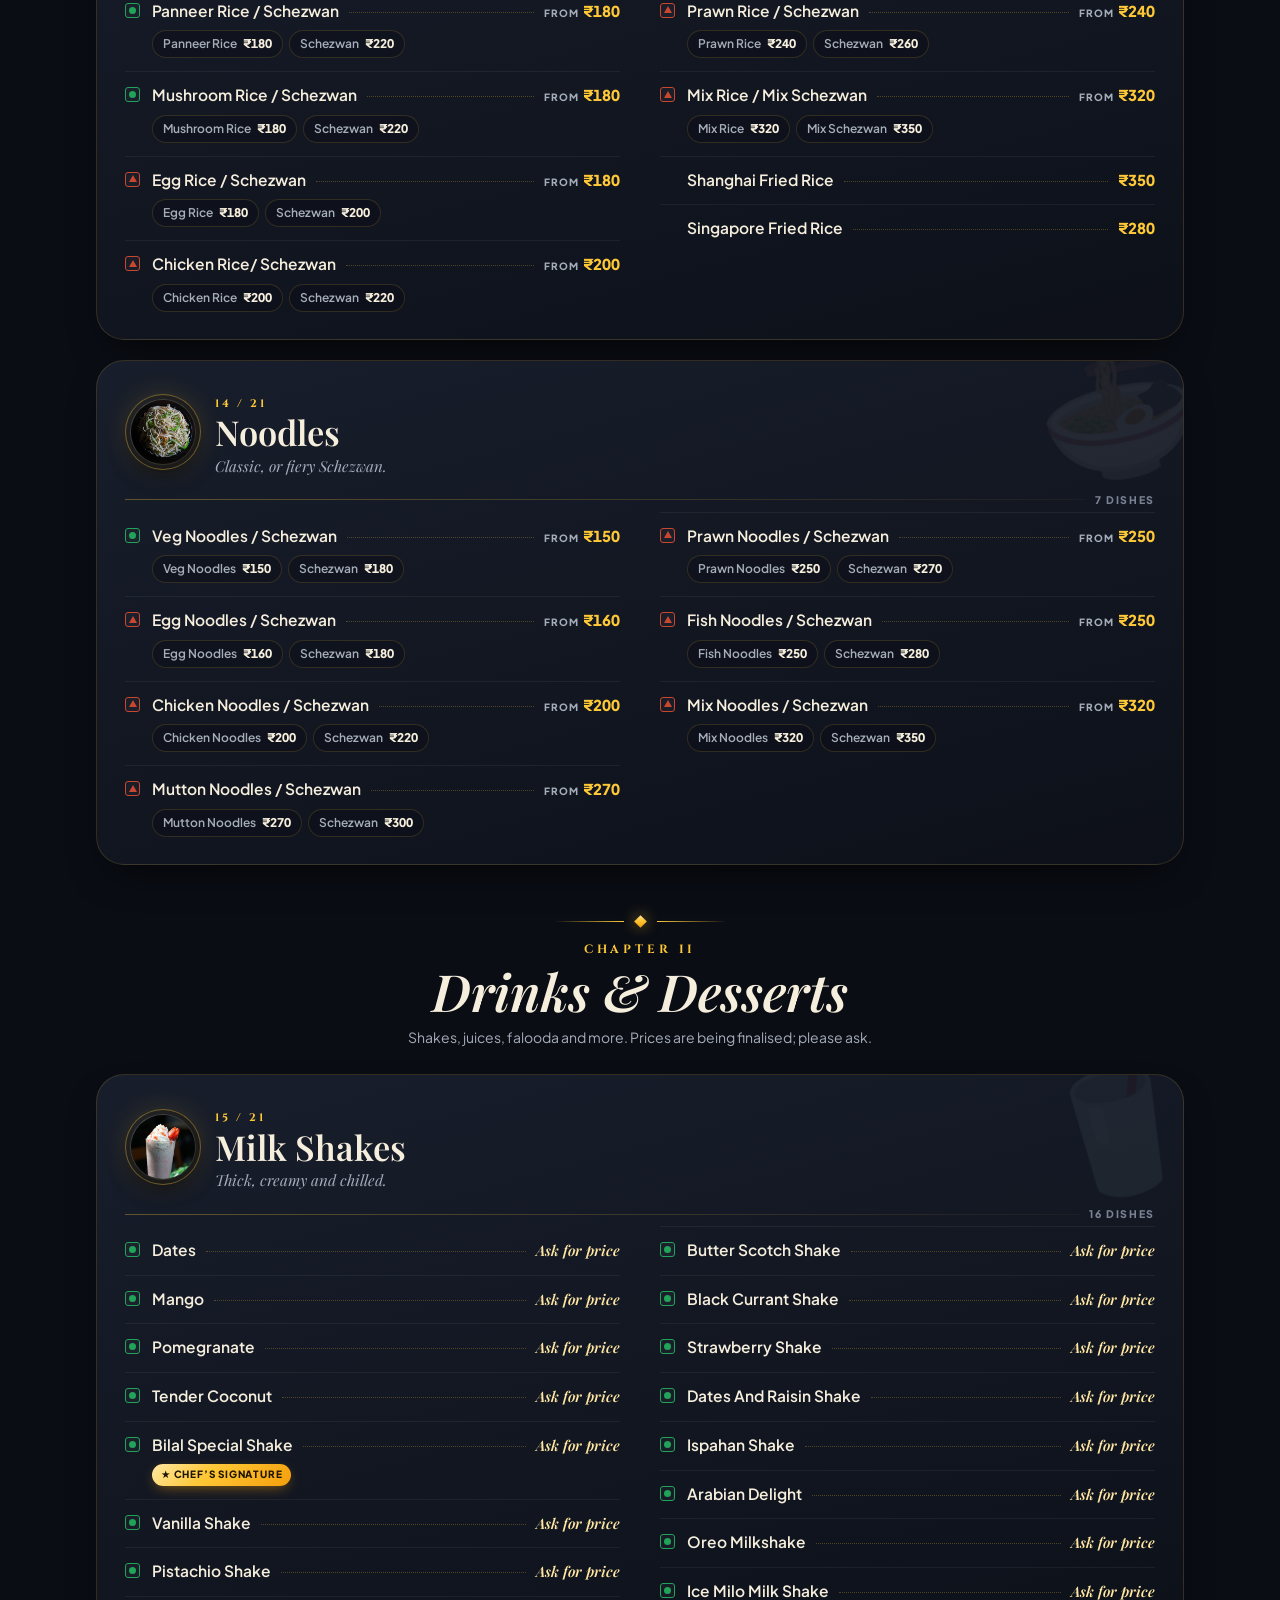
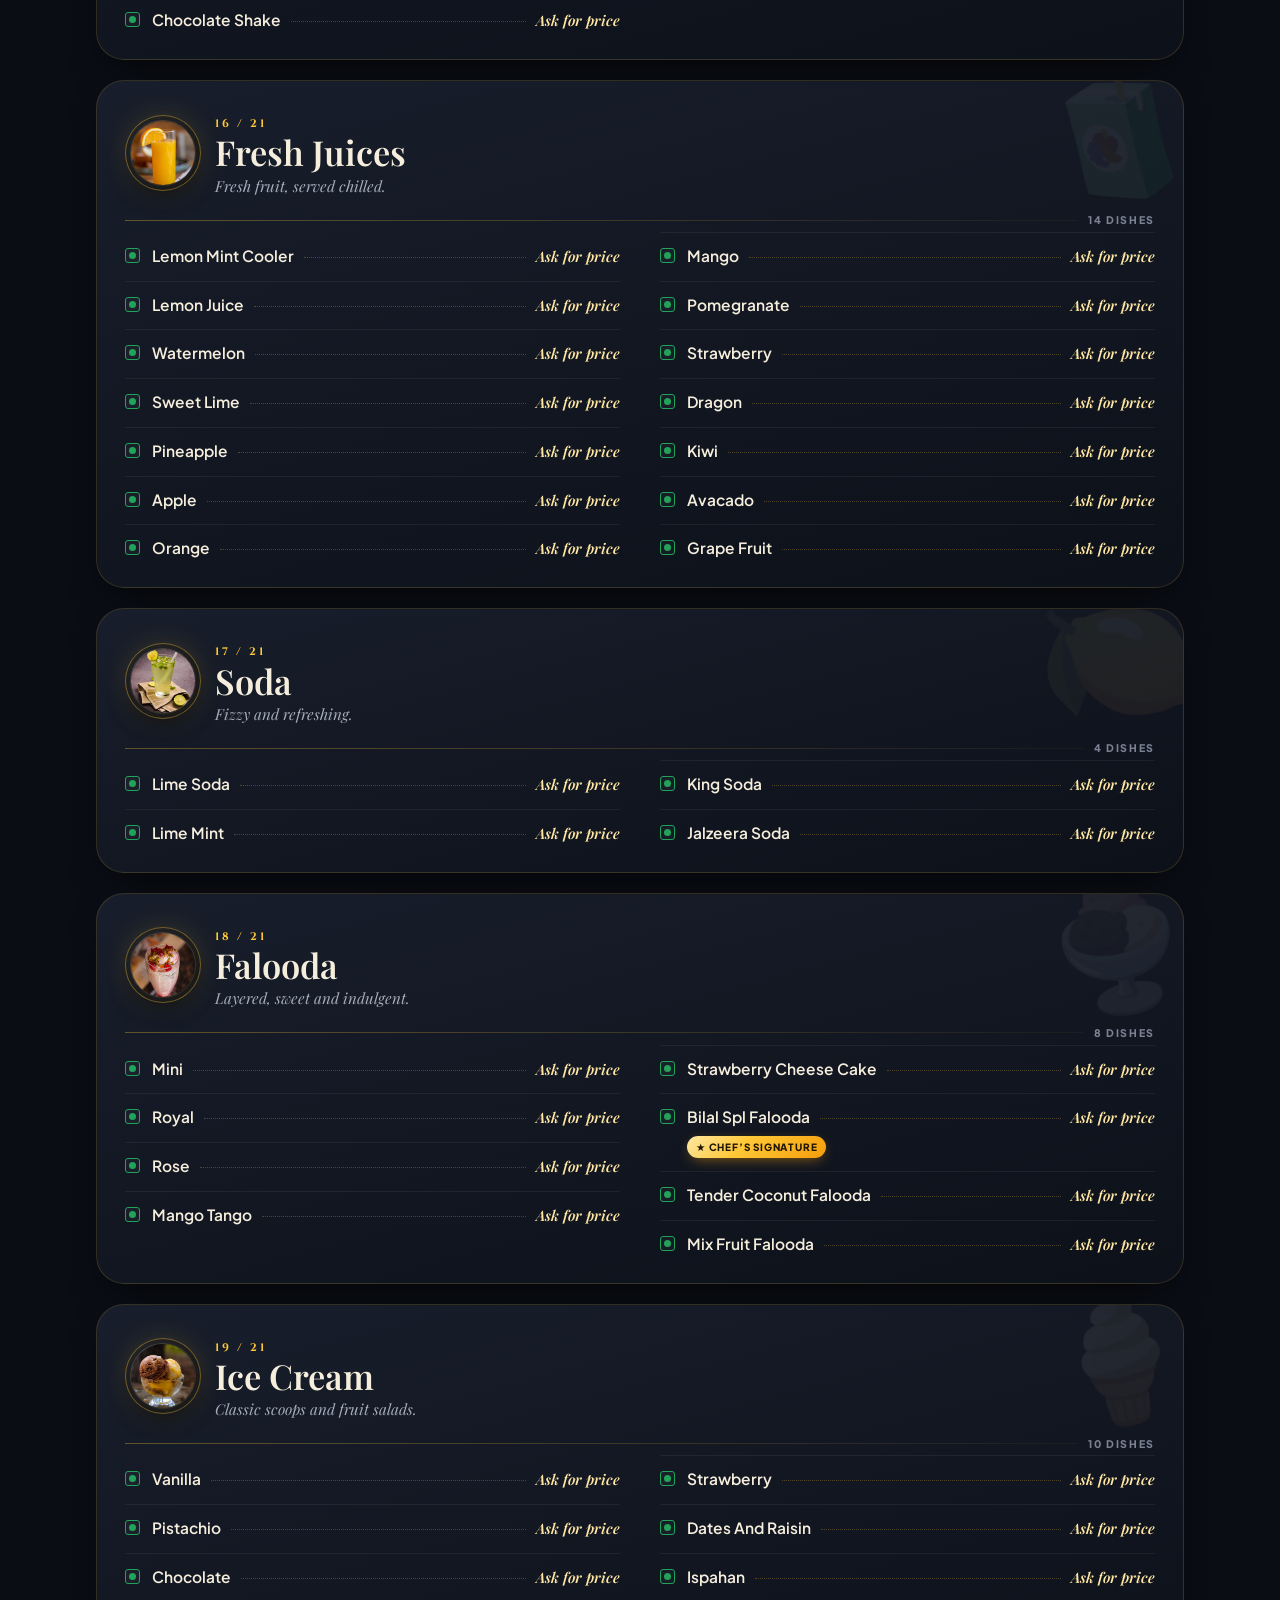
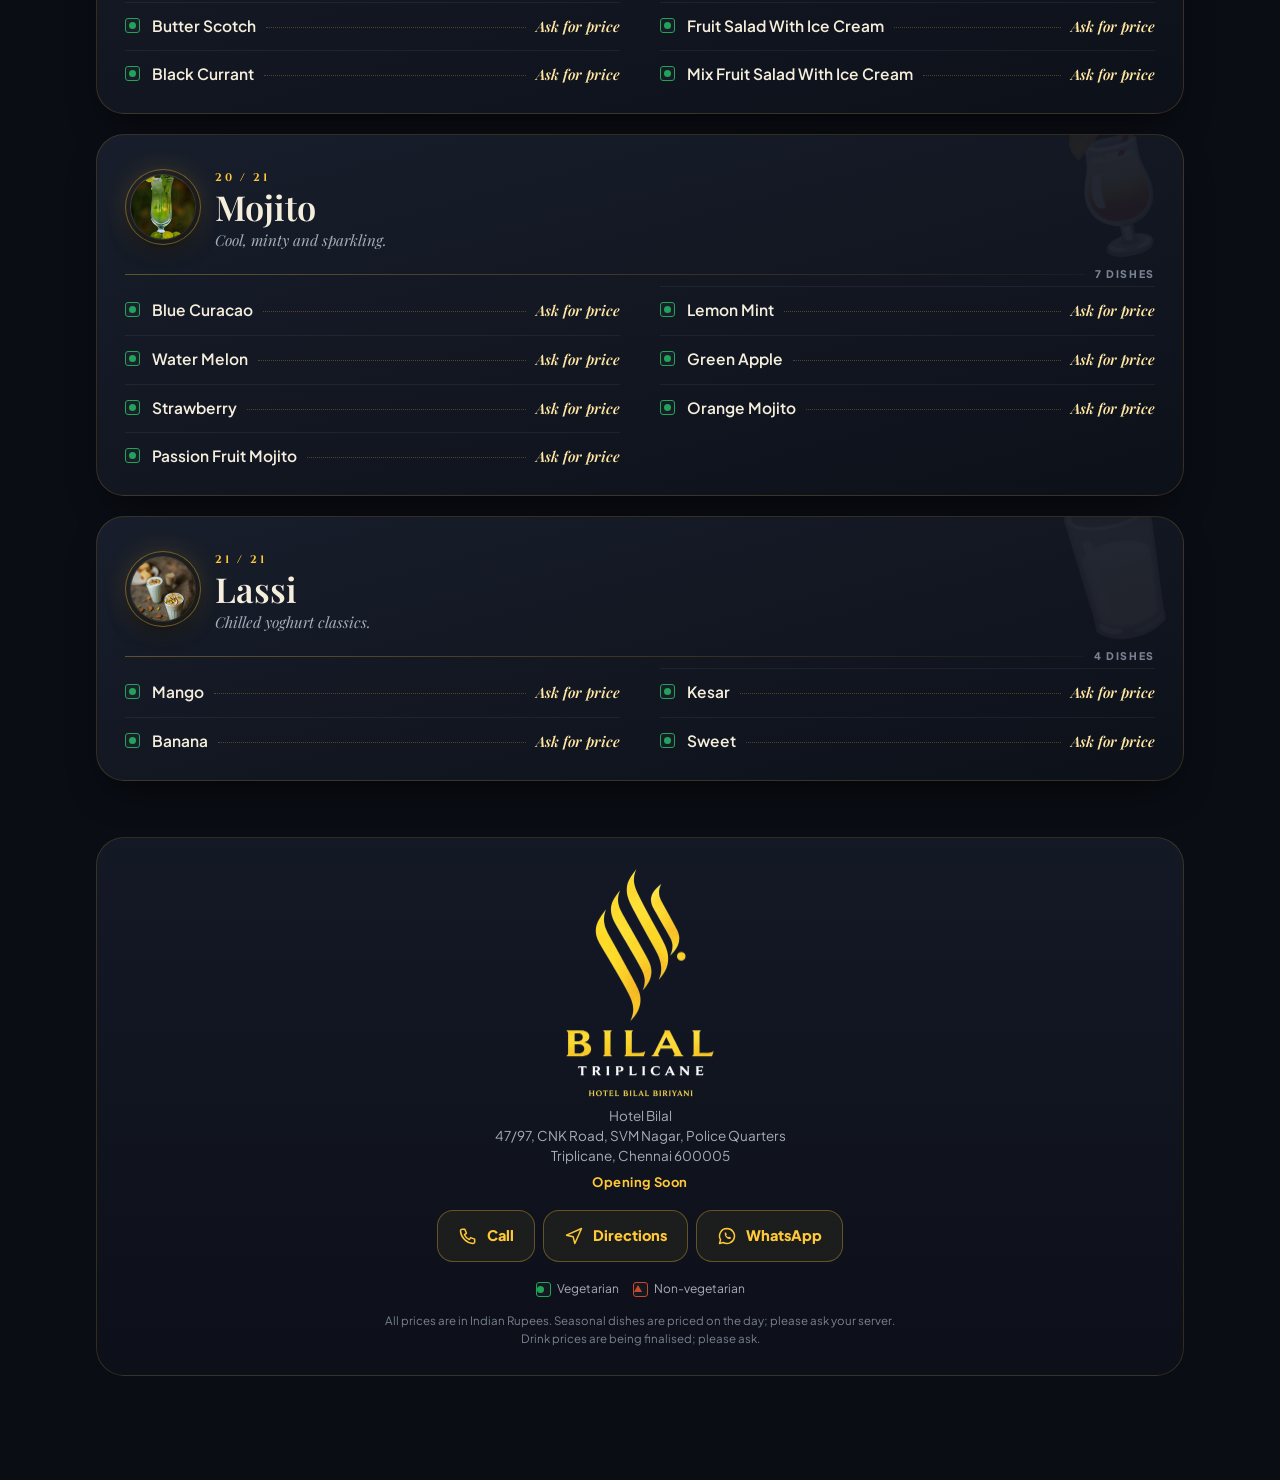
==== commit 6eb495fa: "Replace the Mandi, Fried Rice and Noodles photos The PDF photos for these three sections were not ri" ====
--- a/index.html
+++ b/index.html
@@ -744,7 +744,7 @@
 };
 
 const SECTIONS = [
-  { id: "soups", name: "Soups", icon: "🍲", chapter: "kitchen", kw: "soup", tagline: "Slow-simmered broths, rich and warming.", photo: "img/soups.jpg", items: [
+  { id: "soups", name: "Soups", icon: "🍲", chapter: "kitchen", kw: "soup", tagline: "Slow-simmered broths, rich and warming.", photo: "img/soups.jpg?v=b8659859", items: [
     ["Hot & Sour Soup",120,null],
     ["Cream of Mushroom / Tomatto Soup",130,true,{"kw":"Cream of Mushroom / Tomato Soup    tomato"}],
     ["Veg Clear Soup",90,true],
@@ -752,7 +752,7 @@
     ["Pepper Chicken",130,false,{"kw":"Pepper Chicken Soup"}],
     ["Pepper Mutton",150,false,{"kw":"Pepper Mutton Soup"}],
     ["Sea Food",150,false,{"kw":"Seafood Soup seafood"}],
-    ["Mutton Nali Soup",220,false,{"badge":"must","emoji":"🍲","rank":7,"kw":"Mutton Nalli Soup  nalli","photo":"img/special-mutton-nali-soup.jpg"}],
+    ["Mutton Nali Soup",220,false,{"badge":"must","emoji":"🍲","rank":7,"kw":"Mutton Nalli Soup  nalli","photo":"img/special-mutton-nali-soup.jpg?v=1cb05fba"}],
     ["Paya Soup",160,false],
     ["Crab Soup",160,false],
     ["Sweet Corn / Veg Soup",120,true,{"kw":"Sweet Corn / Manchow Soup"}],
@@ -760,7 +760,7 @@
     ["Chicken Soup",150,false],
     ["Mutton Soup",180,false],
   ] },
-  { id: "quick-bites", name: "Quick Bites", icon: "🌯", chapter: "kitchen", kw: "snack snacks roll rolls wrap", tagline: "Shawarma, rolls and crispy bites.", photo: "img/quick-bites.jpg", items: [
+  { id: "quick-bites", name: "Quick Bites", icon: "🌯", chapter: "kitchen", kw: "snack snacks roll rolls wrap", tagline: "Shawarma, rolls and crispy bites.", photo: "img/quick-bites.jpg?v=933a630f", items: [
     ["Shawarma Roll",100,false],
     ["Shawarma Plate",160,false],
     ["Mexican Shawarma Roll",120,false],
@@ -779,23 +779,23 @@
     ["Fish Finger",270,false],
     ["French Fries",120,true],
   ] },
-  { id: "salad", name: "Salad", icon: "🥗", chapter: "kitchen", kw: "salads", tagline: "Fresh, crisp and light.", photo: "img/salad.jpg", items: [
+  { id: "salad", name: "Salad", icon: "🥗", chapter: "kitchen", kw: "salads", tagline: "Fresh, crisp and light.", photo: "img/salad.jpg?v=39e1fa95", items: [
     ["Green Salad",80,true],
     ["Finger Salad",120,true],
     ["Onion Salad",60,true],
     ["Chicken Salad",180,false],
     ["Hawaiian Chicken Cheese Salad",300,false],
   ] },
-  { id: "tawa-kabab", name: "Tawa Kabab", icon: "🍳", chapter: "kitchen", kw: "tawa kebab kabab fry", tagline: "Seared on the iron tawa.", photo: "img/tawa-kabab.jpg", items: [
+  { id: "tawa-kabab", name: "Tawa Kabab", icon: "🍳", chapter: "kitchen", kw: "tawa kebab kabab fry", tagline: "Seared on the iron tawa.", photo: "img/tawa-kabab.jpg?v=affcfd4b", items: [
     ["Vanjaram Fry","Seasonal",false,{"kw":"seer fish"}],
-    ["Mutton Raan",1600,false,{"badge":"must","emoji":"🍖","rank":4,"kw":"leg","photo":"img/special-mutton-raan.jpg"}],
+    ["Mutton Raan",1600,false,{"badge":"must","emoji":"🍖","rank":4,"kw":"leg","photo":"img/special-mutton-raan.jpg?v=ea7fb085"}],
     ["Chicken Chapli Kabab",250,false],
     ["Mutton Galouti Kabab",320,false],
     ["Fish Tawa Fry","Seasonal",false],
   ] },
-  { id: "appetizers", name: "Appetizers", icon: "🍗", chapter: "kitchen", kw: "grill grills grilled bbq barbeque arabian alfaham faham", tagline: "Arabian grills by the full, half or quarter.", photo: "img/appetizers.jpg", items: [
+  { id: "appetizers", name: "Appetizers", icon: "🍗", chapter: "kitchen", kw: "grill grills grilled bbq barbeque arabian alfaham faham", tagline: "Arabian grills by the full, half or quarter.", photo: "img/appetizers.jpg?v=7d5a784c", items: [
     ["Barbeque Chicken",[480,250,130],false],
-    ["AlFaham Dajaj",[480,250,130],false,{"badge":"must","emoji":"🍗","rank":3,"kw":"Al Faham Dajaj al faham","photo":"img/special-al-faham-dajaj.jpg"}],
+    ["AlFaham Dajaj",[480,250,130],false,{"badge":"must","emoji":"🍗","rank":3,"kw":"Al Faham Dajaj al faham","photo":"img/special-al-faham-dajaj.jpg?v=3b38e38f"}],
     ["Pepper BBQ",[500,270,140],false],
     ["Afghani Dajaj",[520,290,150],false],
     ["Morocon BBQ",[550,300,160],false,{"kw":"Moroccan BBQ moroccan"}],
@@ -805,7 +805,7 @@
     ["Spicy Grill Chicken",[550,300],false],
     ["Masala Grill Chicken",[570,320],false],
   ] },
-  { id: "chinese", name: "Chinese", icon: "🥢", chapter: "kitchen", kw: "indo chinese starter", tagline: "Wok-tossed Indo-Chinese favourites.", photo: "img/chinese.jpg", items: [
+  { id: "chinese", name: "Chinese", icon: "🥢", chapter: "kitchen", kw: "indo chinese starter", tagline: "Wok-tossed Indo-Chinese favourites.", photo: "img/chinese.jpg?v=a01546f7", items: [
     ["Dragon Chicken / Mutton / Fish / Prawn",[["Dragon Chicken",270],["Mutton",350],["Fish",280],["Prawn",290]],false],
     ["Chicken Lollipop",240,false],
     ["Chilli Chicken / Mutton",[["Chilli Chicken",230],["Mutton",230]],false],
@@ -815,7 +815,7 @@
     ["Dynamite Chicken",370,false],
     ["Shezwan Chicken / Mutton",[["Shezwan Chicken",240],["Mutton",360]],false,{"kw":"Schezwan Chicken / Mutton"}],
     ["Red Chilli Chicken / Mutton",[["Red Chilli Chicken",260],["Mutton",360]],false],
-    ["Bilal Spl Lollipop",320,false,{"badge":"sig","emoji":"🍗","rank":6,"kw":"special","photo":"img/special-bilal-spl-lollipop.jpg"}],
+    ["Bilal Spl Lollipop",320,false,{"badge":"sig","emoji":"🍗","rank":6,"kw":"special","photo":"img/special-bilal-spl-lollipop.jpg?v=38ed65c6"}],
     ["Lemon Chicken",250,false],
     ["Manchurian Fish / Prawn",[["Manchurian Fish",270],["Prawn",280]],false],
     ["Butter Garlic Prawn",320,false],
@@ -823,12 +823,12 @@
     ["Chilli Gobi",170,true],
     ["Baby Corn Salt & Pepper",180,true],
   ] },
-  { id: "tandoori", name: "Tandoori & Kababs", icon: "🍢", chapter: "kitchen", kw: "tandoor kabab kebab tikka", tagline: "Fired in the clay tandoor.", photo: "img/tandoori.jpg", items: [
+  { id: "tandoori", name: "Tandoori & Kababs", icon: "🍢", chapter: "kitchen", kw: "tandoor kabab kebab tikka", tagline: "Fired in the clay tandoor.", photo: "img/tandoori.jpg?v=73e11698", items: [
     ["Veg Sizzler",499,true],
     ["Non - Veg Sizzler",699,false],
     ["Tandoori Fruit Chat",250,true,{"kw":"Tandoori Fruit Chaat   chaat"}],
     ["Tandoori Chicken",[450,240],false],
-    ["Bilal Spl Tandoori Chicken",[550,300],false,{"badge":"sig","emoji":"🍗","rank":2,"kw":"special","photo":"img/special-bilal-spl-tandoori-chicken.jpg"}],
+    ["Bilal Spl Tandoori Chicken",[550,300],false,{"badge":"sig","emoji":"🍗","rank":2,"kw":"special","photo":"img/special-bilal-spl-tandoori-chicken.jpg?v=40749d47"}],
     ["Honey Tandoori",[550,300],false],
     ["Masala Tandoori",[560,320],false],
     ["Chicken Kali Mirch Kabab",290,false],
@@ -860,7 +860,7 @@
     ["Baby Corn Malai Kabab",220,true],
     ["Mushroom Stuffing",230,true],
   ] },
-  { id: "starters", name: "Starter", icon: "🍤", chapter: "kitchen", kw: "starter fry fried", tagline: "65s, pepper fries and crispy favourites.", photo: "img/starters.jpg", items: [
+  { id: "starters", name: "Starter", icon: "🍤", chapter: "kitchen", kw: "starter fry fried", tagline: "65s, pepper fries and crispy favourites.", photo: "img/starters.jpg?v=7a86a980", items: [
     ["Kaadai 65",150,false,{"kw":"quail"}],
     ["Chicken 65",180,false],
     ["Prawn 65",250,false],
@@ -884,7 +884,7 @@
     ["Prawn Pepper Fry",320,false],
     ["Crab Pepper Fry",290,false],
   ] },
-  { id: "indian", name: "Indian", icon: "🥘", chapter: "kitchen", kw: "curry curries gravy masala", tagline: "Curries and masalas from across India.", photo: "img/indian.jpg", items: [
+  { id: "indian", name: "Indian", icon: "🥘", chapter: "kitchen", kw: "curry curries gravy masala", tagline: "Curries and masalas from across India.", photo: "img/indian.jpg?v=88bd6f0d", items: [
     ["Mutton Pepper Paya",280,false],
     ["Mutton Masala",320,false],
     ["Butter Mutton Masala",370,false],
@@ -935,7 +935,7 @@
     ["Egg Masala",120,false],
     ["Egg Curry",110,false],
   ] },
-  { id: "bread", name: "Bread", icon: "🫓", chapter: "kitchen", kw: "naan roti parotta paratha kulcha kothu bread", tagline: "Naan, roti, parotta and kothu.", photo: "img/bread.jpg", items: [
+  { id: "bread", name: "Bread", icon: "🫓", chapter: "kitchen", kw: "naan roti parotta paratha kulcha kothu bread", tagline: "Naan, roti, parotta and kothu.", photo: "img/bread.jpg?v=726cde5e", items: [
     ["Plain Naan",30,true],
     ["Butter Naan",50,true],
     ["Garlic Naan",60,true],
@@ -962,8 +962,8 @@
     ["Idiyappam Chicken Kotthu",200,false,{"kw":"Idiyappam Chicken Kothu   kothu"}],
     ["Idiyappam Egg Kotthu",180,false,{"kw":"Idiyappam Egg Kothu   kothu"}],
   ] },
-  { id: "biryani", name: "Biryani & Rice", icon: "🍛", chapter: "kitchen", kw: "biriyani rice", tagline: "Our biryanis and everyday rice.", photo: "img/biryani.jpg", items: [
-    ["Nalli Biryani",550,false,{"badge":"must","emoji":"🍖","rank":1,"kw":"mutton marrow","photo":"img/special-nalli-biryani.jpg"}],
+  { id: "biryani", name: "Biryani & Rice", icon: "🍛", chapter: "kitchen", kw: "biriyani rice", tagline: "Our biryanis and everyday rice.", photo: "img/biryani.jpg?v=9b4f5da5", items: [
+    ["Nalli Biryani",550,false,{"badge":"must","emoji":"🍖","rank":1,"kw":"mutton marrow","photo":"img/special-nalli-biryani.jpg?v=59488780"}],
     ["Chicken Biryani",200,false],
     ["Mutton Biryani",300,false],
     ["Egg Biryani",150,false],
@@ -976,13 +976,13 @@
     ["Steam Rice",100,true,{"kw":"fried rice"}],
     ["Curd Rice",100,true,{"kw":"fried rice"}],
   ] },
-  { id: "mandi", name: "Mandi", icon: "🍖", chapter: "kitchen", kw: "arabian rice", tagline: "Arabian-style rice platters.", photo: "img/mandi.jpg", items: [
+  { id: "mandi", name: "Mandi", icon: "🍖", chapter: "kitchen", kw: "arabian rice", tagline: "Arabian-style rice platters.", photo: "img/mandi.jpg?v=cf7b572d", items: [
     ["Chicken Mandi",300,false],
     ["Chicken Faham Mandi",370,false,{"kw":"alfaham"}],
     ["Mutton Mandi",450,false],
-    ["Laham Mandi",510,false,{"badge":"must","emoji":"🥘","rank":5,"kw":"mutton lamb","photo":"img/special-laham-mandi.jpg"}],
+    ["Laham Mandi",510,false,{"badge":"must","emoji":"🥘","rank":5,"kw":"mutton lamb","photo":"img/special-laham-mandi.jpg?v=f07d351f"}],
   ] },
-  { id: "fried-rice", name: "Fried Rice", icon: "🍚", chapter: "kitchen", kw: "rice chinese", tagline: "Classic, or fiery Schezwan.", photo: "img/fried-rice.jpg", items: [
+  { id: "fried-rice", name: "Fried Rice", icon: "🍚", chapter: "kitchen", kw: "rice chinese", tagline: "Classic, or fiery Schezwan.", photo: "img/fried-rice.jpg?v=20c34ccc", items: [
     ["Veg Rice / Schezwan",[["Veg Rice",150],["Schezwan",180]],true,{"kw":"Veg Fried Rice  fried rice"}],
     ["Panneer Rice / Schezwan",[["Panneer Rice",180],["Schezwan",220]],true,{"kw":"Paneer Fried Rice paneer fried rice"}],
     ["Mushroom Rice / Schezwan",[["Mushroom Rice",180],["Schezwan",220]],true,{"kw":"Mushroom Fried Rice  fried rice"}],
@@ -994,7 +994,7 @@
     ["Shanghai Fried Rice",350,null,{"kw":"fried rice"}],
     ["Singapore Fried Rice",280,null,{"kw":"fried rice"}],
   ] },
-  { id: "noodles", name: "Noodles", icon: "🍜", chapter: "kitchen", kw: "noodle chinese", tagline: "Classic, or fiery Schezwan.", photo: "img/noodles.jpg", items: [
+  { id: "noodles", name: "Noodles", icon: "🍜", chapter: "kitchen", kw: "noodle chinese", tagline: "Classic, or fiery Schezwan.", photo: "img/noodles.jpg?v=da057165", items: [
     ["Veg Noodles / Schezwan",[["Veg Noodles",150],["Schezwan",180]],true,{"kw":"Veg Noodles"}],
     ["Egg Noodles / Schezwan",[["Egg Noodles",160],["Schezwan",180]],false,{"kw":"Egg Noodles"}],
     ["Chicken Noodles / Schezwan",[["Chicken Noodles",200],["Schezwan",220]],false,{"kw":"Chicken Noodles"}],
@@ -1003,7 +1003,7 @@
     ["Fish Noodles / Schezwan",[["Fish Noodles",250],["Schezwan",280]],false,{"kw":"Fish Noodles"}],
     ["Mix Noodles / Schezwan",[["Mix Noodles",320],["Schezwan",350]],false,{"kw":"Mixed Noodles mixed"}],
   ] },
-  { id: "milkshakes", name: "Milk Shakes", icon: "🥤", chapter: "bar", kw: "shake shakes milkshake drink", tagline: "Thick, creamy and chilled.", photo: "img/milkshakes.jpg", items: [
+  { id: "milkshakes", name: "Milk Shakes", icon: "🥤", chapter: "bar", kw: "shake shakes milkshake drink", tagline: "Thick, creamy and chilled.", photo: "img/milkshakes.jpg?v=0c93e2cb", items: [
     ["Dates","Ask for price",true],
     ["Mango","Ask for price",true],
     ["Pomegranate","Ask for price",true],
@@ -1021,7 +1021,7 @@
     ["Oreo Milkshake","Ask for price",true],
     ["Ice Milo Milk Shake","Ask for price",true],
   ] },
-  { id: "juices", name: "Fresh Juices", icon: "🧃", chapter: "bar", kw: "juice juices drink", tagline: "Fresh fruit, served chilled.", photo: "img/juices.jpg", items: [
+  { id: "juices", name: "Fresh Juices", icon: "🧃", chapter: "bar", kw: "juice juices drink", tagline: "Fresh fruit, served chilled.", photo: "img/juices.jpg?v=ecd50d01", items: [
     ["Lemon Mint Cooler","Ask for price",true],
     ["Lemon Juice","Ask for price",true],
     ["Watermelon","Ask for price",true],
@@ -1037,13 +1037,13 @@
     ["Avacado","Ask for price",true],
     ["Grape Fruit","Ask for price",true],
   ] },
-  { id: "soda", name: "Soda", icon: "🍋", chapter: "bar", kw: "drink fizzy", tagline: "Fizzy and refreshing.", photo: "img/soda.jpg", items: [
+  { id: "soda", name: "Soda", icon: "🍋", chapter: "bar", kw: "drink fizzy", tagline: "Fizzy and refreshing.", photo: "img/soda.jpg?v=7309c11e", items: [
     ["Lime Soda","Ask for price",true],
     ["Lime Mint","Ask for price",true],
     ["King Soda","Ask for price",true],
     ["Jalzeera Soda","Ask for price",true],
   ] },
-  { id: "falooda", name: "Falooda", icon: "🍨", chapter: "bar", kw: "dessert sweet", tagline: "Layered, sweet and indulgent.", photo: "img/falooda.jpg", items: [
+  { id: "falooda", name: "Falooda", icon: "🍨", chapter: "bar", kw: "dessert sweet", tagline: "Layered, sweet and indulgent.", photo: "img/falooda.jpg?v=492b22f3", items: [
     ["Mini","Ask for price",true],
     ["Royal","Ask for price",true],
     ["Rose","Ask for price",true],
@@ -1053,7 +1053,7 @@
     ["Tender Coconut Falooda","Ask for price",true],
     ["Mix Fruit Falooda","Ask for price",true],
   ] },
-  { id: "ice-cream", name: "Ice Cream", icon: "🍦", chapter: "bar", kw: "dessert sweet icecream scoop", tagline: "Classic scoops and fruit salads.", photo: "img/ice-cream.jpg", items: [
+  { id: "ice-cream", name: "Ice Cream", icon: "🍦", chapter: "bar", kw: "dessert sweet icecream scoop", tagline: "Classic scoops and fruit salads.", photo: "img/ice-cream.jpg?v=e8f6070d", items: [
     ["Vanilla","Ask for price",true],
     ["Pistachio","Ask for price",true],
     ["Chocolate","Ask for price",true],
@@ -1065,7 +1065,7 @@
     ["Fruit Salad With Ice Cream","Ask for price",true],
     ["Mix Fruit Salad With Ice Cream","Ask for price",true],
   ] },
-  { id: "mojito", name: "Mojito", icon: "🍹", chapter: "bar", kw: "mojito mocktail drink", tagline: "Cool, minty and sparkling.", photo: "img/mojito.jpg", items: [
+  { id: "mojito", name: "Mojito", icon: "🍹", chapter: "bar", kw: "mojito mocktail drink", tagline: "Cool, minty and sparkling.", photo: "img/mojito.jpg?v=bff81c51", items: [
     ["Blue Curacao","Ask for price",true],
     ["Water Melon","Ask for price",true],
     ["Strawberry","Ask for price",true],
@@ -1074,7 +1074,7 @@
     ["Green Apple","Ask for price",true],
     ["Orange Mojito","Ask for price",true],
   ] },
-  { id: "lassi", name: "Lassi", icon: "🥛", chapter: "bar", kw: "lassi yoghurt curd drink", tagline: "Chilled yoghurt classics.", photo: "img/lassi.jpg", items: [
+  { id: "lassi", name: "Lassi", icon: "🥛", chapter: "bar", kw: "lassi yoghurt curd drink", tagline: "Chilled yoghurt classics.", photo: "img/lassi.jpg?v=e2fcf421", items: [
     ["Mango","Ask for price",true],
     ["Banana","Ask for price",true],
     ["Kesar","Ask for price",true,{"kw":"saffron"}],
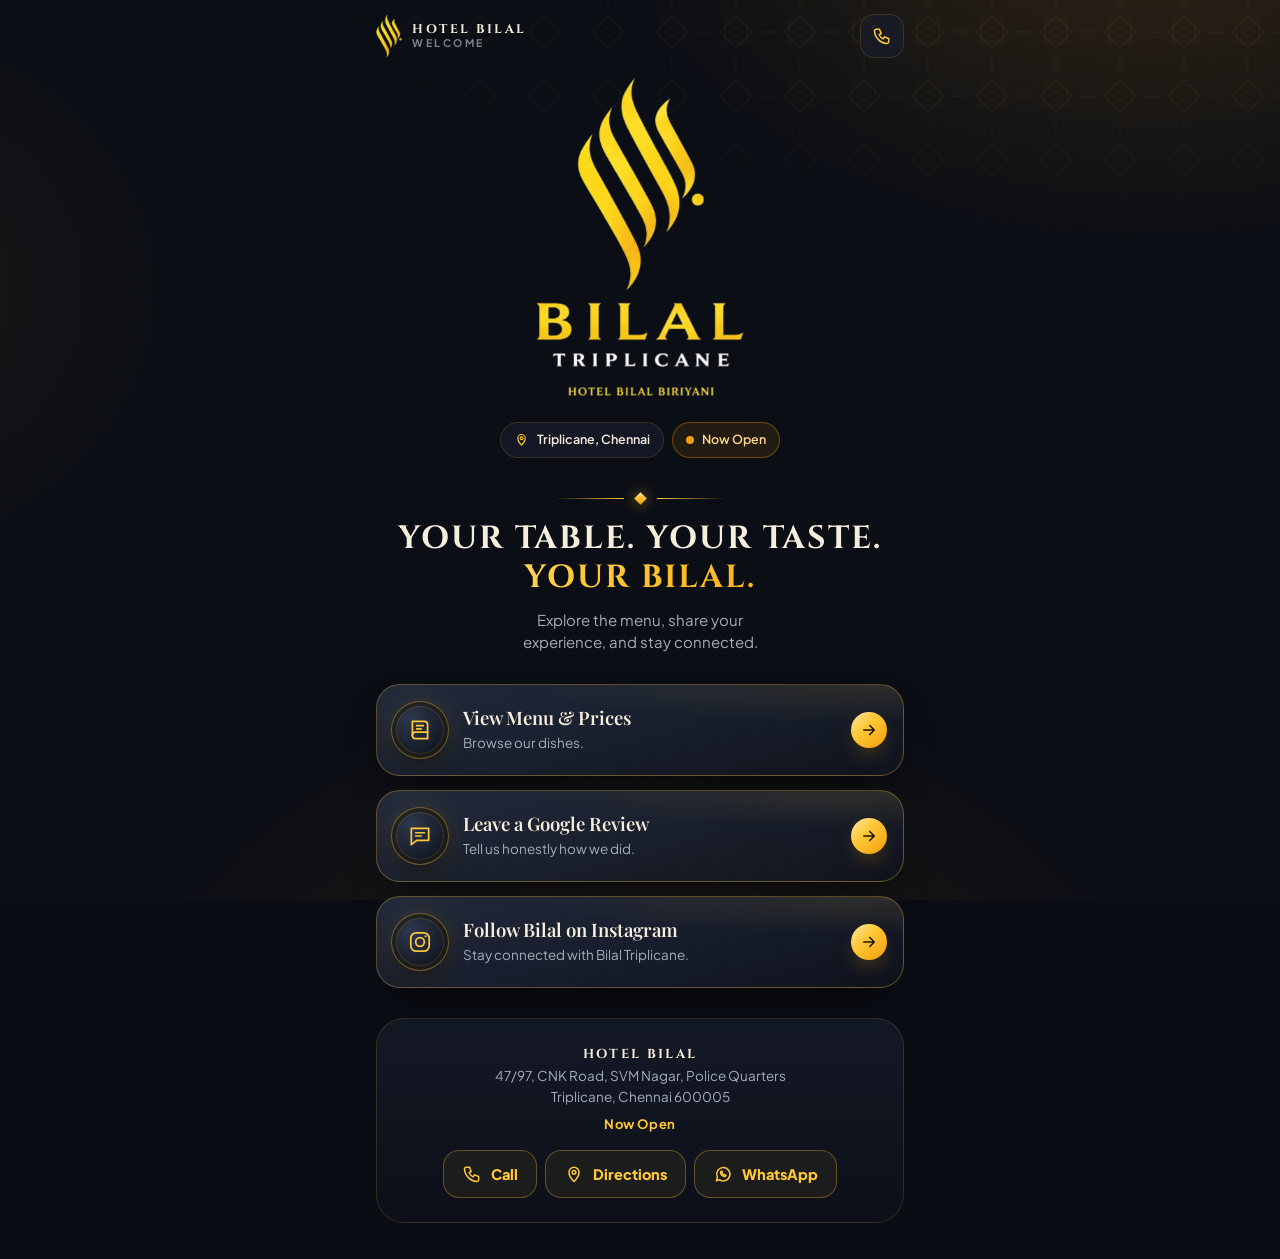
==== commit 56d1f491: "Guest page at the QR address; menu moves to /menu/ The address every printed QR encodes now opens th" ====
--- a/index.html
+++ b/index.html
@@ -1,35 +1,37 @@
 <!doctype html>
-<!-- Built by "Hotel Bilal/scripts/build-classic-qr-menu.ts" on 2026-10-29. Edit the data or the template, not this file. -->
+<!-- Built by "Hotel Bilal/scripts/build-guest-page.ts". Edit the script, not this page. -->
 <html lang="en">
 <head>
 <meta charset="utf-8">
 <meta name="viewport" content="width=device-width, initial-scale=1, viewport-fit=cover">
-<title>Hotel Bilal · Menu</title>
-<meta name="description" content="The full menu of Hotel Bilal, Triplicane, Chennai: biryani, mandi, Arabian grills, tandoori, Chinese, Indian curries, breads, shakes, juices, falooda and more.">
+<title>Bilal Triplicane · Menu, Reviews &amp; Instagram</title>
+<meta name="description" content="Bilal Triplicane (Hotel Bilal Biriyani), Triplicane, Chennai: view the menu and prices, leave a Google review, or follow Bilal on Instagram.">
 <meta name="theme-color" content="#0A0D14">
 <meta name="color-scheme" content="dark">
-<meta name="robots" content="noindex">
-<meta name="mobile-web-app-capable" content="yes">
-<meta name="apple-mobile-web-app-capable" content="yes">
-<meta name="apple-mobile-web-app-status-bar-style" content="black-translucent">
-<meta name="apple-mobile-web-app-title" content="Hotel Bilal">
+<link rel="canonical" href="https://creativearc111-source.github.io/hotel-bilal-menu/">
 <meta property="og:type" content="website">
-<meta property="og:title" content="Hotel Bilal · Menu">
-<meta property="og:description" content="Biryani, mandi, grills, tandoori and more from Triplicane, Chennai.">
-<link rel="icon" type="image/png" href="[data-uri]">
-<link rel="apple-touch-icon" href="apple-touch-icon.png">
+<meta property="og:title" content="Bilal Triplicane">
+<meta property="og:description" content="Explore the menu, share your experience, and stay connected.">
 <meta property="og:url" content="https://creativearc111-source.github.io/hotel-bilal-menu/">
 <meta property="og:image" content="https://creativearc111-source.github.io/hotel-bilal-menu/og-image.jpg">
-<meta property="og:image:width" content="1200">
-<meta property="og:image:height" content="630">
-<meta name="twitter:card" content="summary_large_image">
+<link rel="icon" type="image/png" href="apple-touch-icon.png">
+<link rel="apple-touch-icon" href="apple-touch-icon.png">
+<script>
+/* Links made for the menu when it lived at this address (section links such as #tandoori,
+   #sec-tandoori, dish links #i-..., and the staff ?staff tool) still open the menu */
+(function () {
+  var ids = ["soups","quick-bites","rolls","plate-shawarma","shawarma","salad","tawa-kabab","appetizers","chinese","chinese-side-dishes","tandoori","starters","indian","gravy","curry","bread","roti","rotti","biryani","biriyani","mandi","fried-rice","noodles","milkshakes","juices","soda","falooda","ice-cream","mojito","lassi"];
+  var hash = location.hash.slice(1), id = '';
+  try { id = decodeURIComponent(hash); } catch (e) { id = hash; }
+  var staff = /(^|&)staff(=|&|$)/.test(location.search.slice(1));
+  if (staff || ids.indexOf(id.replace(/^sec-/, '')) > -1 || /^i-/.test(id)) location.replace('menu/' + location.search + location.hash);
+})();
+</script>
 <link rel="preconnect" href="https://fonts.googleapis.com">
 <link rel="preconnect" href="https://fonts.gstatic.com" crossorigin>
 <link rel="stylesheet" href="https://fonts.googleapis.com/css2?family=Cinzel:wght@600;700&family=Playfair+Display:ital,wght@0,500;0,600;0,700;1,500;1,600&family=Plus+Jakarta+Sans:wght@400;500;600;700;800&display=swap">
 <style>
-/* ==========================================================================
-   Design tokens
-   ========================================================================== */
+/* Design tokens, backdrop and hero pattern: copied from the QR menu (qr-menu-classic/template.html) */
 :root{
   --obsidian:#0A0D14;
   --slate:#121722;
@@ -55,34 +57,6 @@
   --sticky-h:124px;
   color-scheme:dark;
 }
-
-/* ==========================================================================
-   Base
-   ========================================================================== */
-*,*::before,*::after{box-sizing:border-box}
-[hidden]{display:none!important}
-html{-webkit-text-size-adjust:100%;text-size-adjust:100%}
-html.locked{overflow:hidden}
-body{
-  margin:0;min-height:100vh;background:var(--obsidian);color:var(--text);
-  font-family:var(--font-ui);font-size:15px;line-height:1.5;
-  -webkit-font-smoothing:antialiased;-moz-osx-font-smoothing:grayscale;
-  -webkit-tap-highlight-color:transparent;overflow-x:hidden;
-  padding-bottom:calc(104px + env(safe-area-inset-bottom));
-}
-button,input{font:inherit;color:inherit}
-button{cursor:pointer;background:none;border:0;padding:0}
-a{color:inherit}
-::selection{background:rgba(255,200,55,.32);color:#fff}
-:focus-visible{outline:2px solid var(--gold);outline-offset:3px;border-radius:10px}
-mark{background:rgba(255,200,55,.24);color:var(--gold-soft);border-radius:4px;padding:0 2px}
-.sr-only{position:absolute!important;width:1px;height:1px;padding:0;margin:-1px;overflow:hidden;clip:rect(0,0,0,0);white-space:nowrap;border:0}
-.skip{position:fixed;left:16px;top:-80px;z-index:200;padding:10px 16px;border-radius:12px;background:var(--grad-gold);color:var(--on-gold);font-weight:700;text-decoration:none;transition:top .2s}
-.skip:focus{top:12px}
-.ico{width:20px;height:20px;flex:none;fill:none;stroke:currentColor;stroke-width:1.8;stroke-linecap:round;stroke-linejoin:round}
-.sprite{position:absolute;width:0;height:0;overflow:hidden}
-
-/* Ambient backdrop: warm glows + film grain */
 .ambient{position:fixed;inset:0;z-index:-1;pointer-events:none;
   background:
     radial-gradient(70vmax 45vmax at 90% -12%,rgba(245,158,11,.17),transparent 62%),
@@ -92,1911 +66,135 @@
 .ambient::after{content:"";position:absolute;inset:0;opacity:.06;mix-blend-mode:overlay;
   background-image:url("data:image/svg+xml,%3Csvg xmlns='http://www.w3.org/2000/svg' width='160' height='160'%3E%3Cfilter id='n'%3E%3CfeTurbulence type='fractalNoise' baseFrequency='.85' numOctaves='2' stitchTiles='stitch'/%3E%3C/filter%3E%3Crect width='100%25' height='100%25' filter='url(%23n)'/%3E%3C/svg%3E")}
 
-/* Shared controls */
-.icon-btn{width:42px;height:42px;border-radius:14px;display:inline-grid;place-items:center;color:var(--gold);flex:none;
-  background:rgba(24,31,45,.6);border:1px solid var(--line);backdrop-filter:blur(16px);-webkit-backdrop-filter:blur(16px);
-  transition:transform .2s var(--ease),border-color .2s,background .2s}
-.icon-btn:hover{border-color:var(--line-strong);background:rgba(255,200,55,.08)}
-.icon-btn:active{transform:scale(.94)}
-.chip-btn{height:42px;padding:0 14px;border-radius:14px;display:inline-flex;align-items:center;gap:8px;color:var(--gold);font-weight:700;font-size:13px;
-  background:rgba(24,31,45,.6);border:1px solid var(--line);backdrop-filter:blur(16px);-webkit-backdrop-filter:blur(16px);
-  transition:transform .2s var(--ease),border-color .2s,background .2s}
-.chip-btn:hover{border-color:var(--line-strong);background:rgba(255,200,55,.08)}
-.chip-btn:active{transform:scale(.96)}
-.btn{display:inline-flex;align-items:center;justify-content:center;gap:9px;height:52px;padding:0 20px;border-radius:16px;font-weight:800;font-size:14.5px;text-decoration:none;white-space:nowrap;
-  transition:transform .2s var(--ease),box-shadow .25s,background .2s,border-color .2s}
-.btn:active{transform:scale(.97)}
-.btn.gold{background:var(--grad-gold);color:var(--on-gold);box-shadow:0 12px 28px -12px rgba(245,158,11,.7)}
-.btn.gold:hover{box-shadow:0 14px 34px -10px rgba(245,158,11,.85)}
-.btn.ghost{background:rgba(255,200,55,.06);color:var(--gold);border:1px solid var(--line-strong)}
-.btn.ghost:hover{background:rgba(255,200,55,.12)}
-.btn[disabled]{opacity:.45;pointer-events:none}
-.eyebrow{display:inline-flex;align-items:center;gap:10px;margin:0;font-size:11px;font-weight:700;letter-spacing:.26em;text-transform:uppercase;color:var(--gold)}
-.eyebrow::before{content:"";width:26px;height:1px;background:var(--grad-gold)}
-
-/* Veg / non-veg marks (FSSAI style) */
-.vmark{width:15px;height:15px;border:1.6px solid;border-radius:3px;display:inline-grid;place-items:center;flex:none;background:rgba(255,255,255,.03)}
-.vmark.veg{border-color:var(--veg)}
-.vmark.veg::after{content:"";width:7px;height:7px;border-radius:50%;background:var(--veg)}
-.vmark.nonveg{border-color:var(--nonveg)}
-.vmark.nonveg::after{content:"";width:0;height:0;border-left:4px solid transparent;border-right:4px solid transparent;border-bottom:7px solid var(--nonveg);margin-top:-1px}
-.vmark.none{visibility:hidden}
-.vmix{display:inline-flex;flex-direction:column;gap:3px;flex:none}
-.vmix .vmark{width:13px;height:13px}
-.vmix .vmark.veg::after{width:6px;height:6px}
-.vmix .vmark.nonveg::after{border-left-width:3.5px;border-right-width:3.5px;border-bottom-width:6px}
-
-/* Badges */
-.badge{display:inline-flex;align-items:center;gap:4px;height:22px;padding:0 9px;border-radius:999px;font-size:10px;font-weight:800;letter-spacing:.08em;text-transform:uppercase;white-space:nowrap}
-.badge.sig{background:var(--grad-gold);color:var(--on-gold);box-shadow:0 4px 14px -4px rgba(245,158,11,.6)}
-.badge.must{color:var(--gold);background:rgba(255,200,55,.08);border:1px solid rgba(255,200,55,.42)}
-.badge.promo{color:#93EAB8;background:rgba(52,210,123,.1);border:1px solid rgba(52,210,123,.36)}
-
-/* ==========================================================================
-   Hero
-   ========================================================================== */
-.hero-wrap{position:relative;overflow:hidden}
 .hero-wrap::before{content:"";position:absolute;inset:0;pointer-events:none;opacity:.07;
   background-image:url("data:image/svg+xml,%3Csvg xmlns='http://www.w3.org/2000/svg' width='64' height='64' viewBox='0 0 64 64'%3E%3Cg fill='none' stroke='%23FFC837' stroke-width='1'%3E%3Crect x='21' y='21' width='22' height='22'/%3E%3Crect x='21' y='21' width='22' height='22' transform='rotate(45 32 32)'/%3E%3Ccircle cx='32' cy='32' r='5'/%3E%3Cpath d='M0 32h10M54 32h10M32 0v10M32 54v10'/%3E%3C/g%3E%3C/svg%3E");
   -webkit-mask-image:radial-gradient(120% 90% at 80% 0%,#000 10%,transparent 70%);mask-image:radial-gradient(120% 90% at 80% 0%,#000 10%,transparent 70%)}
-.hero{position:relative;max-width:1120px;margin:0 auto;padding:calc(14px + env(safe-area-inset-top)) 16px 6px}
+
+/* Base */
+*,*::before,*::after{box-sizing:border-box}
+html{-webkit-text-size-adjust:100%;text-size-adjust:100%}
+body{margin:0;min-height:100vh;background:var(--obsidian);color:var(--text);font-family:var(--font-ui);font-size:15px;line-height:1.5;
+  -webkit-font-smoothing:antialiased;-moz-osx-font-smoothing:grayscale;-webkit-tap-highlight-color:transparent;overflow-x:hidden}
+a{color:inherit}
+::selection{background:rgba(255,200,55,.32);color:#fff}
+:focus-visible{outline:2px solid var(--gold);outline-offset:3px;border-radius:12px}
+.sr-only{position:absolute!important;width:1px;height:1px;padding:0;margin:-1px;overflow:hidden;clip:rect(0,0,0,0);white-space:nowrap;border:0}
+.skip{position:fixed;left:16px;top:-80px;z-index:200;padding:10px 16px;border-radius:12px;background:var(--grad-gold);color:var(--on-gold);font-weight:700;text-decoration:none}
+.skip:focus{top:12px}
+.ico{width:20px;height:20px;flex:none;fill:none;stroke:currentColor;stroke-width:1.8;stroke-linecap:round;stroke-linejoin:round}
+/* Hero: the menu's top bar, logo and pills */
+.hero-wrap{position:relative;overflow:hidden}
+.hero{position:relative;max-width:560px;margin:0 auto;padding:calc(14px + env(safe-area-inset-top)) 16px 6px}
 .topbar{display:flex;align-items:center;justify-content:space-between;gap:12px}
 .brandmark{display:flex;align-items:center;gap:10px;min-width:0}
 .brand-mark{display:block;height:44px;width:auto;flex:none;mix-blend-mode:screen}
 .brandmark-text{display:flex;flex-direction:column;line-height:1.2;min-width:0}
 .brandmark-text b{font-family:var(--font-brand);font-size:12.5px;letter-spacing:.2em;color:var(--cream);white-space:nowrap}
 .brandmark-text span{font-size:10.5px;letter-spacing:.24em;text-transform:uppercase;color:var(--dim);font-weight:700}
-.top-actions{display:flex;gap:8px;flex:none}
-.hero-body{padding:18px 0 0}
-.hero-body{text-align:center}
-.brand-logo{margin:0 auto;line-height:0}
+.icon-btn{width:44px;height:44px;border-radius:14px;display:inline-grid;place-items:center;color:var(--gold);flex:none;text-decoration:none;
+  background:rgba(24,31,45,.6);border:1px solid var(--line);backdrop-filter:blur(16px);-webkit-backdrop-filter:blur(16px);transition:border-color .2s,background .2s}
+.icon-btn:hover{border-color:var(--line-strong);background:rgba(255,200,55,.08)}
+.hero-body{padding:18px 0 0;text-align:center}
 /* The logo is gold on black; screen blending drops the black so it sits on the page background */
-.brand-logo img{display:inline-block;width:min(48vw,230px);height:auto;mix-blend-mode:screen}
+.brand-logo{display:inline-block;width:min(48vw,210px);height:auto;mix-blend-mode:screen}
 .hero-badges{display:flex;flex-wrap:wrap;justify-content:center;gap:8px;margin-top:18px}
-.pill{display:inline-flex;align-items:center;gap:8px;height:34px;padding:0 13px;border-radius:999px;font-size:12.5px;font-weight:600;white-space:nowrap;text-decoration:none;
+.pill{display:inline-flex;align-items:center;gap:8px;min-height:36px;padding:0 13px;border-radius:999px;font-size:12.5px;font-weight:600;white-space:nowrap;text-decoration:none;
   background:rgba(24,31,45,.6);border:1px solid var(--line);backdrop-filter:blur(16px);-webkit-backdrop-filter:blur(16px)}
 .pill .ico{width:15px;height:15px}
 a.pill{color:var(--cream);transition:border-color .2s,background .2s}
 a.pill:hover{border-color:var(--line-strong);background:rgba(255,200,55,.07)}
 .pill.loc .ico{color:var(--gold)}
-.status{color:#A8F0C6;background:rgba(52,210,123,.08);border-color:rgba(52,210,123,.28)}
-.status .dot{width:8px;height:8px;border-radius:50%;background:var(--ok);animation:pulse 2.2s infinite}
-.status.soon{color:#FFD58A;background:rgba(245,158,11,.1);border-color:rgba(245,158,11,.35)}
-.status.soon .dot{background:var(--amber);animation-name:pulseAmber}
-.status.closed{color:#F7B4A6;background:rgba(201,71,47,.1);border-color:rgba(201,71,47,.35)}
-.status.closed .dot{background:#E8664C;animation:none}
-@keyframes pulse{0%{box-shadow:0 0 0 0 rgba(52,210,123,.6)}70%{box-shadow:0 0 0 9px rgba(52,210,123,0)}100%{box-shadow:0 0 0 0 rgba(52,210,123,0)}}
-@keyframes pulseAmber{0%{box-shadow:0 0 0 0 rgba(245,158,11,.6)}70%{box-shadow:0 0 0 9px rgba(245,158,11,0)}100%{box-shadow:0 0 0 0 rgba(245,158,11,0)}}
-.hero-stats{display:flex;justify-content:center;gap:22px;margin-top:18px;color:var(--muted);font-size:12px;font-weight:600;letter-spacing:.04em}
-.hero-stats b{display:block;font-family:var(--font-display);font-size:1.45rem;font-weight:600;color:var(--cream);letter-spacing:0;line-height:1.1}
-
-/* Offer carousel */
-.offers{margin:22px -16px 0;position:relative}
-.offer-track{position:relative;display:flex;gap:12px;overflow-x:auto;overscroll-behavior-x:contain;scroll-snap-type:x mandatory;scroll-padding:0 16px;padding:4px 16px 8px;scrollbar-width:none}
-.offer-track::-webkit-scrollbar{display:none}
-.offer{position:relative;flex:0 0 87%;scroll-snap-align:start;overflow:hidden;border-radius:24px;padding:18px 18px 16px;min-height:150px;
-  background:linear-gradient(135deg,rgba(255,200,55,.22),rgba(245,158,11,.07) 46%,rgba(18,23,34,.4)),linear-gradient(180deg,#1A2131,#121722);
-  border:1px solid var(--line-strong);box-shadow:var(--shadow);isolation:isolate}
-.offer::after{content:"";position:absolute;inset:0;z-index:-1;pointer-events:none;
-  background:linear-gradient(105deg,transparent 30%,rgba(255,231,163,.13) 46%,transparent 62%);transform:translateX(-110%);animation:sheen 7s ease-in-out infinite}
-.offer:nth-child(2)::after{animation-delay:3.5s}
-@keyframes sheen{0%,62%{transform:translateX(-110%)}100%{transform:translateX(110%)}}
-.offer-glyph{position:absolute;right:-8px;bottom:-22px;z-index:-1;font-size:104px;line-height:1;transform:rotate(-10deg);opacity:.92;filter:drop-shadow(0 14px 22px rgba(0,0,0,.6))}
-.offer-kicker{margin:0;font-size:11px;font-weight:800;letter-spacing:.2em;text-transform:uppercase;color:var(--gold)}
-.offer-title{margin:8px 0 14px;max-width:76%;font-family:var(--font-display);font-weight:600;font-size:1.28rem;line-height:1.25;color:var(--cream)}
-.offer-title .arr{color:var(--gold);font-family:var(--font-ui);font-weight:700}
-.offer-cta{display:inline-flex;align-items:center;gap:6px;height:36px;padding:0 14px;border-radius:999px;font-size:12.5px;font-weight:800;color:var(--on-gold);background:var(--grad-gold);box-shadow:0 10px 22px -10px rgba(245,158,11,.8);transition:transform .2s var(--ease)}
-.offer-cta:active{transform:scale(.95)}
-.offer-cta .ico{width:15px;height:15px;stroke-width:2.4}
-.offer-dots{display:flex;justify-content:center;gap:6px;margin-top:6px}
-.offer-dot{width:7px;height:7px;border-radius:999px;background:rgba(255,200,55,.25);transition:width .35s var(--ease),background .35s}
-.offer-dot[aria-current="true"]{width:22px;background:var(--gold)}
-.offer-dot::before{content:"";display:block;width:24px;height:24px;margin:-8px 0 0 -8px}
-
-/* ==========================================================================
-   Sticky search + category bar
-   ========================================================================== */
-.sticky{position:sticky;top:0;z-index:40;padding:10px 0 0;transition:background .3s,box-shadow .3s,border-color .3s;border-bottom:1px solid transparent}
-.sticky.stuck{background:rgba(10,13,20,.76);backdrop-filter:blur(16px) saturate(150%);-webkit-backdrop-filter:blur(16px) saturate(150%);border-bottom-color:var(--line);box-shadow:0 14px 30px -22px rgba(0,0,0,.95)}
-.sticky-inner{max-width:1120px;margin:0 auto;padding:0 16px}
-.search-row{display:flex;gap:8px;align-items:center}
-.search{position:relative;flex:1;min-width:0;display:flex;align-items:center;height:48px;padding:0 6px 0 44px;border-radius:999px;
-  background:rgba(24,31,45,.78);border:1px solid var(--line);backdrop-filter:blur(16px);-webkit-backdrop-filter:blur(16px);
-  box-shadow:0 12px 30px -18px rgba(0,0,0,.9);transition:border-color .25s,box-shadow .25s}
-.search:focus-within{border-color:rgba(255,200,55,.55);box-shadow:0 0 0 4px rgba(255,200,55,.12),0 12px 30px -18px rgba(0,0,0,.9)}
-.search>.ico{position:absolute;left:16px;color:var(--gold)}
-.search input{flex:1;min-width:0;height:100%;background:none;border:0;outline:0;color:var(--cream);font-size:16px}
-.search input::placeholder{color:var(--dim)}
-.search input::-webkit-search-cancel-button{-webkit-appearance:none;display:none}
-.search-clear{width:36px;height:36px;border-radius:50%;display:grid;place-items:center;color:var(--muted);flex:none}
-.search-clear:hover{color:var(--cream);background:rgba(255,255,255,.06)}
-.search-clear .ico{width:16px;height:16px}
-.diet{display:flex;gap:6px;flex:none}
-.diet-pill{height:48px;padding:0 13px;border-radius:999px;display:inline-flex;align-items:center;gap:7px;font-size:13px;font-weight:700;color:var(--muted);
-  background:rgba(24,31,45,.78);border:1px solid var(--line);backdrop-filter:blur(16px);-webkit-backdrop-filter:blur(16px);
-  transition:color .2s,border-color .2s,background .2s,transform .2s var(--ease)}
-.diet-pill:active{transform:scale(.95)}
-.diet-pill[aria-pressed="true"][data-diet="veg"]{color:#B9F1CF;border-color:rgba(34,163,90,.7);background:rgba(34,163,90,.16)}
-.diet-pill[aria-pressed="true"][data-diet="nonveg"]{color:#F9C3B4;border-color:rgba(201,71,47,.75);background:rgba(201,71,47,.16)}
-.cats{display:flex;align-items:flex-start;gap:8px;margin:10px -16px 0 0}
-.cats .icon-btn{width:40px;height:38px;border-radius:12px;margin-top:2px}
-.cats .icon-btn .ico{width:18px;height:18px}
-.cat-track{position:relative;flex:1;min-width:0;display:flex;gap:7px;overflow-x:auto;padding:2px 16px 12px 2px;scrollbar-width:none;
-  -webkit-mask-image:linear-gradient(90deg,transparent 0,#000 10px,#000 calc(100% - 28px),transparent);mask-image:linear-gradient(90deg,transparent 0,#000 10px,#000 calc(100% - 28px),transparent)}
-.cat-track::-webkit-scrollbar{display:none}
-.cat{position:relative;z-index:1;flex:none;height:38px;padding:0 15px;border-radius:999px;border:1px solid var(--line);background:rgba(18,23,34,.55);
-  color:var(--muted);font-weight:700;font-size:13px;white-space:nowrap;transition:color .3s,border-color .3s,background .3s,opacity .3s}
-.cat:hover{color:var(--cream)}
-.cat.active{color:var(--on-gold);border-color:transparent;background:transparent}
-.cat.is-empty{opacity:.35}
-.cat-ink{position:absolute;z-index:0;top:2px;left:0;height:38px;width:0;border-radius:999px;background:var(--grad-gold);box-shadow:0 8px 22px -8px rgba(245,158,11,.7);pointer-events:none}
-.cat-ink.ready{transition:transform .5s var(--ease),width .5s var(--ease)}
-
-/* ==========================================================================
-   Menu
-   ========================================================================== */
-.menu{max-width:1120px;margin:0 auto;padding:4px 16px 0;min-height:100vh}
-.result-note{display:flex;align-items:center;justify-content:space-between;gap:10px;margin:14px 0 0;padding:10px 14px;border-radius:14px;
-  background:rgba(255,200,55,.06);border:1px solid var(--line);font-size:13px;color:var(--muted)}
-.result-note b{color:var(--cream)}
-.link-btn{color:var(--gold);font-weight:700;font-size:13px;text-decoration:underline;text-underline-offset:3px;white-space:nowrap}
-
-/* House specials rail */
-.specials{margin-top:24px}
-.rail-head{display:flex;align-items:flex-end;justify-content:space-between;gap:12px}
-.rail-head h2{margin:8px 0 0;font-family:var(--font-display);font-weight:600;font-size:1.65rem;line-height:1.1;color:var(--cream)}
-.rail-hint{display:inline-flex;align-items:center;gap:6px;font-size:10.5px;font-weight:800;letter-spacing:.16em;text-transform:uppercase;color:var(--dim);padding-bottom:4px}
-.rail-hint .ico{width:14px;height:14px}
-.rail{display:flex;gap:12px;overflow-x:auto;scroll-snap-type:x mandatory;scroll-padding:0 16px;padding:14px 16px 12px;margin:0 -16px;scrollbar-width:none;overscroll-behavior-x:contain}
-.rail::-webkit-scrollbar{display:none}
-.spec{position:relative;flex:0 0 176px;scroll-snap-align:start;display:flex;flex-direction:column;align-items:flex-start;text-align:left;padding:14px 14px 16px;border-radius:24px;overflow:hidden;
-  background:linear-gradient(165deg,rgba(38,47,67,.85),rgba(16,20,30,.85));border:1px solid var(--line);box-shadow:var(--shadow);
-  transition:transform .35s var(--ease),border-color .3s,box-shadow .35s}
-.spec.sig{border-color:rgba(255,200,55,.35);background:radial-gradient(120% 70% at 100% 0%,rgba(255,200,55,.14),transparent 60%),linear-gradient(165deg,rgba(38,47,67,.88),rgba(16,20,30,.88))}
-.spec:active{transform:scale(.97)}
-@media (hover:hover){.spec:hover{transform:translateY(-4px);border-color:var(--line-strong);box-shadow:0 0 0 1px rgba(255,200,55,.22),0 18px 40px -16px rgba(255,200,55,.3)}}
-.spec-plate{align-self:center;width:100px;height:100px;border-radius:50%;display:grid;place-items:center;font-size:48px;line-height:1;margin:4px 0 14px;
-  background:radial-gradient(circle at 34% 28%,#2C3549,#141A26 68%);
-  box-shadow:inset 0 0 0 1px rgba(255,200,55,.3),inset 0 0 0 7px rgba(10,13,20,.55),inset 0 0 0 8px rgba(255,200,55,.14),0 16px 30px -14px rgba(0,0,0,.95)}
-.spec-plate span{filter:drop-shadow(0 8px 10px rgba(0,0,0,.55));transition:transform .5s var(--ease)}
-@media (hover:hover){.spec:hover .spec-plate span{transform:scale(1.08) rotate(-6deg)}}
-.spec-name{margin-top:10px;font-family:var(--font-display);font-weight:600;font-size:1.08rem;line-height:1.22;color:var(--cream)}
-.spec-meta{margin-top:3px;font-size:11.5px;color:var(--dim)}
-.spec-price{margin-top:10px;font-weight:800;color:var(--gold);font-variant-numeric:tabular-nums}
-.spec-price small{font-size:10px;font-weight:800;letter-spacing:.1em;text-transform:uppercase;color:var(--muted);margin-right:4px}
-
-/* Chapter dividers */
-.chapter{text-align:center;padding:52px 0 6px}
+/* A launch label, not a live open/closed signal: the dot does not pulse */
+.status{color:#FFD58A;background:rgba(245,158,11,.1);border-color:rgba(245,158,11,.35)}
+.status .dot{width:8px;height:8px;border-radius:50%;background:var(--amber)}
+/* Welcome: the menu's chapter heading (gold diamond ornament, Cinzel kicker) */
+main{max-width:560px;margin:0 auto;padding:0 16px calc(36px + env(safe-area-inset-bottom))}
+.welcome{text-align:center;padding:30px 0 4px}
 .orn{display:flex;align-items:center;justify-content:center;gap:12px}
 .orn::before,.orn::after{content:"";width:70px;height:1px;background:linear-gradient(90deg,transparent,var(--gold))}
 .orn::after{transform:scaleX(-1)}
 .orn i{width:9px;height:9px;transform:rotate(45deg);background:var(--grad-gold);box-shadow:0 0 14px rgba(255,200,55,.6)}
-.chapter-kicker{margin:14px 0 0;font-family:var(--font-brand);font-size:12px;font-weight:700;letter-spacing:.32em;color:var(--gold)}
-.chapter-title{margin:6px 0 0;font-family:var(--font-display);font-style:italic;font-weight:600;font-size:clamp(2.1rem,9.5vw,3.2rem);line-height:1.08;color:var(--cream)}
-.chapter-sub{margin:8px 0 0;color:var(--muted);font-size:14px}
-
-/* Section cards */
-.section{position:relative;overflow:hidden;margin-top:16px;padding:20px 16px 8px;border-radius:28px;scroll-margin-top:calc(var(--sticky-h) + 8px);
-  background:linear-gradient(165deg,rgba(31,39,56,.66),rgba(15,19,29,.66));border:1px solid var(--line);box-shadow:var(--shadow);
-  transition:opacity .7s var(--ease),transform .7s var(--ease)}
-.section::before{content:attr(data-icon);position:absolute;right:-16px;top:-26px;font-size:132px;line-height:1;opacity:.07;pointer-events:none;transform:rotate(-12deg);filter:saturate(.6)}
-.section.reveal:not(.in){opacity:0;transform:translateY(22px)}
-.sec-head{position:relative;display:flex;align-items:center;gap:14px}
-.medal{width:60px;height:60px;flex:none;border-radius:50%;display:grid;place-items:center;font-size:29px;line-height:1;
+h1{margin:16px 0 0;font-family:var(--font-brand);font-weight:700;font-size:clamp(1.45rem,6.6vw,2rem);line-height:1.22;letter-spacing:.06em;color:var(--cream)}
+h1 .line{display:block}
+h1 .gold{background:var(--grad-gold);-webkit-background-clip:text;background-clip:text;color:transparent}
+.nb{white-space:nowrap}
+.lead{margin:12px auto 0;max-width:22rem;color:var(--muted);font-size:15px;text-wrap:balance}
+/* The three links: the menu's glass cards and gold medal icons */
+.actions{list-style:none;margin:26px 0 0;padding:0;display:grid;gap:14px}
+.action{position:relative;display:flex;align-items:center;gap:14px;min-height:92px;padding:16px 16px 16px 14px;border-radius:24px;overflow:hidden;text-decoration:none;
+  background:radial-gradient(120% 70% at 100% 0%,rgba(255,200,55,.10),transparent 60%),linear-gradient(165deg,rgba(38,47,67,.85),rgba(16,20,30,.85));
+  border:1px solid rgba(255,200,55,.30);box-shadow:var(--shadow);transition:border-color .25s,box-shadow .25s}
+.action:hover{border-color:var(--line-strong);box-shadow:0 0 0 1px rgba(255,200,55,.22),0 18px 40px -16px rgba(255,200,55,.3)}
+.medal{width:58px;height:58px;flex:none;border-radius:50%;display:grid;place-items:center;color:var(--gold);
   background:radial-gradient(circle at 35% 30%,#2E384D,#121722 70%);
   box-shadow:inset 0 0 0 1px rgba(255,200,55,.38),inset 0 0 0 5px rgba(10,13,20,.6),inset 0 0 0 6px rgba(255,200,55,.14),0 10px 24px -10px rgba(0,0,0,.9),0 0 34px -12px rgba(255,200,55,.45)}
-.medal span{filter:drop-shadow(0 6px 8px rgba(0,0,0,.5))}
-.medal.has-photo{width:76px;height:76px}
-.medal.has-photo img,.spec-plate.has-photo img{display:block;border-radius:50%;object-fit:cover;background:#121722}
-.medal.has-photo img{width:calc(100% - 12px);height:calc(100% - 12px)}
-.spec-plate.has-photo{width:116px;height:116px}
-.spec-plate.has-photo img{width:calc(100% - 16px);height:calc(100% - 16px);transition:transform .5s var(--ease)}
-@media (hover:hover){.spec:hover .spec-plate.has-photo img{transform:scale(1.05)}}
-.footer-addr{white-space:pre-line}
-.sec-titles{min-width:0;flex:1}
-.sec-index{font-family:var(--font-brand);font-size:11px;font-weight:700;letter-spacing:.24em;color:var(--gold)}
-.sec-title{margin:2px 0 0;font-family:var(--font-display);font-weight:600;font-size:clamp(1.55rem,6.6vw,2.15rem);line-height:1.08;color:var(--cream)}
-.sec-tag{margin:4px 0 0;font-family:var(--font-display);font-style:italic;color:var(--muted);font-size:.95rem;line-height:1.35}
-.sec-rule{display:flex;align-items:center;gap:10px;margin:16px 0 4px;font-size:10.5px;font-weight:800;letter-spacing:.16em;text-transform:uppercase;color:var(--dim)}
-.sec-rule::before{content:"";flex:1;height:1px;background:linear-gradient(90deg,var(--line-strong),rgba(255,200,55,.04))}
-.sub-head{display:flex;align-items:center;gap:10px;margin:18px 0 2px;font-size:11px;font-weight:800;letter-spacing:.22em;text-transform:uppercase;color:var(--gold)}
-.sub-head::after{content:"";flex:1;height:1px;background:linear-gradient(90deg,var(--line-strong),transparent)}
-.sub-head small{font-size:10px;color:var(--dim);letter-spacing:.12em}
-
-/* Item rows */
-.items{list-style:none;margin:0;padding:0}
-.item{position:relative;display:flex;align-items:flex-start;gap:12px;padding:13px 12px;margin:0 -12px;border-radius:14px;transition:background .25s}
-.item::before{content:"";position:absolute;left:12px;right:12px;top:0;height:1px;background:rgba(255,255,255,.055)}
-.items > .item:first-child::before{display:none}
-.item:active{background:rgba(255,200,55,.07)}
-@media (hover:hover){.item:hover{background:rgba(255,200,55,.045)}}
-.item > .vmark,.item > .vmix{margin-top:3px}
-.item-body{flex:1;min-width:0}
-.item-line{display:flex;align-items:baseline;gap:10px}
-.item-name{min-width:0;font-weight:600;font-size:15.5px;line-height:1.38;color:var(--cream)}
-.leader{flex:1;min-width:14px;border-bottom:1.5px dotted rgba(255,200,55,.26);transform:translateY(-4px)}
-.item-price{flex:none;font-weight:800;font-size:15px;color:var(--gold);font-variant-numeric:tabular-nums;white-space:nowrap}
-.item-price small{font-size:10px;font-weight:800;letter-spacing:.1em;text-transform:uppercase;color:var(--muted);margin-right:4px}
-.item-price .alt{color:var(--muted);font-weight:700}
-.seasonal{font-family:var(--font-display);font-style:italic;font-weight:600;font-size:14.5px;color:var(--gold-soft)}
-.item-note{margin-top:2px;font-size:11.5px;color:var(--dim)}
-.item-badges{display:flex;flex-wrap:wrap;gap:6px;margin-top:7px}
-.chips{display:flex;flex-wrap:wrap;gap:6px;margin-top:8px}
-.chip{display:inline-flex;align-items:center;gap:6px;height:28px;padding:0 10px;border-radius:999px;border:1px solid var(--line);background:rgba(10,13,20,.4);font-size:12px;font-weight:600;color:var(--muted);font-variant-numeric:tabular-nums;transition:opacity .25s,border-color .25s,color .25s}
-.chip b{color:var(--cream);font-weight:800}
-.chip.hit{border-color:var(--gold);color:var(--gold);background:rgba(255,200,55,.08)}
-.chip.dim{opacity:.32}
-.section.in .item{animation:rowIn .6s var(--ease) backwards;animation-delay:var(--d,0ms)}
-@keyframes rowIn{from{opacity:0;transform:translateY(10px)}to{opacity:1;transform:none}}
-.item.flash{animation:itemFlash 1.9s var(--ease)!important}
-@keyframes itemFlash{0%,100%{background:transparent;box-shadow:none}20%,60%{background:rgba(255,200,55,.12);box-shadow:inset 0 0 0 1px rgba(255,200,55,.6)}}
-
-.empty{margin:40px auto 0;max-width:420px;text-align:center;padding:30px 20px;border-radius:24px;background:rgba(18,23,34,.6);border:1px dashed var(--line-strong)}
-.empty-glyph{font-size:44px}
-.empty h3{margin:10px 0 6px;font-family:var(--font-display);font-size:1.35rem;color:var(--cream)}
-.empty p{margin:0;color:var(--muted);font-size:14px}
-.suggest{display:flex;flex-wrap:wrap;justify-content:center;gap:8px;margin-top:16px}
-.suggest button{height:34px;padding:0 13px;border-radius:999px;border:1px solid var(--line);color:var(--gold);font-weight:700;font-size:12.5px;background:rgba(255,200,55,.05)}
-.suggest button:hover{background:rgba(255,200,55,.12)}
-
-/* Footer */
-.footer{max-width:1120px;margin:56px auto 0;padding:0 16px}
-.footer-card{position:relative;overflow:hidden;text-align:center;padding:30px 20px 26px;border-radius:28px;background:linear-gradient(180deg,rgba(24,31,45,.7),rgba(14,18,27,.7));border:1px solid var(--line)}
-.footer-logo{display:block;width:150px;height:auto;margin:0 auto;mix-blend-mode:screen}
-.footer-addr{margin:8px auto 0;max-width:340px;color:var(--muted);font-size:13.5px}
-.footer-hours{margin:6px 0 0;color:var(--gold);font-weight:700;font-size:13px;letter-spacing:.04em}
-.footer-links{display:flex;flex-wrap:wrap;justify-content:center;gap:8px;margin-top:18px}
-.legend{display:flex;justify-content:center;flex-wrap:wrap;gap:14px;margin-top:18px;font-size:12px;color:var(--muted)}
-.legend span{display:inline-flex;align-items:center;gap:6px}
-.fine{margin:14px auto 0;max-width:520px;color:var(--dim);font-size:11.5px;line-height:1.6}
-
-/* ==========================================================================
-   Floating dock + back to top
-   ========================================================================== */
-.dock{position:fixed;left:50%;bottom:calc(12px + env(safe-area-inset-bottom));z-index:60;transform:translateX(-50%);
-  width:min(580px,calc(100% - 20px));display:flex;align-items:center;gap:8px;padding:8px;border-radius:24px;
-  background:rgba(13,17,26,.82);backdrop-filter:blur(18px) saturate(160%);-webkit-backdrop-filter:blur(18px) saturate(160%);
-  border:1px solid var(--line-strong);box-shadow:0 22px 50px -18px rgba(0,0,0,.95),0 0 0 1px rgba(0,0,0,.35);
-  animation:dockIn .7s var(--ease) .3s both}
-@keyframes dockIn{from{transform:translate(-50%,140%)}to{transform:translate(-50%,0)}}
-.nav-btn{flex:1;min-width:0;display:flex;align-items:center;gap:12px;height:54px;padding:0 10px 0 6px;border-radius:18px;text-align:left;transition:background .2s,transform .2s var(--ease)}
-.nav-btn:hover{background:rgba(255,255,255,.04)}
-.nav-btn:active{transform:scale(.98)}
-.nav-ico{position:relative;width:42px;height:42px;border-radius:14px;display:grid;place-items:center;flex:none;color:var(--gold);background:rgba(255,200,55,.1);border:1px solid var(--line-strong);font-size:21px;line-height:1}
-.nav-meta{min-width:0;flex:1;display:flex;flex-direction:column;line-height:1.2}
-.nav-meta small{font-size:10.5px;font-weight:800;letter-spacing:.14em;text-transform:uppercase;color:var(--muted);white-space:nowrap;overflow:hidden;text-overflow:ellipsis}
-.nav-meta strong{margin-top:3px;font-size:15px;font-weight:800;color:var(--cream);white-space:nowrap;overflow:hidden;text-overflow:ellipsis}
-.nav-btn .chev{color:var(--muted);width:18px;height:18px}
-.dock .call{width:54px;height:54px;padding:0;border-radius:18px;flex:none}
-.dock .wa{height:54px;padding:0 16px;border-radius:18px;flex:none}
-.dock .wa .long{display:none}
-@media (max-width:429px){.dock .wa{width:54px;padding:0}.nav-btn .chev{display:none}}
-@media (min-width:430px){.dock .wa .long{display:inline}}
-.panel-actions{display:flex;gap:8px;flex:none}
-
-/* ==========================================================================
-   Overlays (section index + QR modal)
-   ========================================================================== */
-.overlay{position:fixed;inset:0;z-index:90;display:flex;align-items:flex-end;justify-content:center}
-.backdrop{position:absolute;inset:0;background:rgba(4,6,10,.62);backdrop-filter:blur(6px);-webkit-backdrop-filter:blur(6px);opacity:0;transition:opacity .35s}
-.overlay.open .backdrop{opacity:1}
-.panel{position:relative;width:min(640px,100%);max-height:90vh;max-height:90dvh;display:flex;flex-direction:column;outline:none;
-  border-radius:30px 30px 0 0;background:rgba(15,19,29,.95);backdrop-filter:blur(24px) saturate(150%);-webkit-backdrop-filter:blur(24px) saturate(150%);
-  border:1px solid var(--line-strong);border-bottom:0;box-shadow:0 -30px 80px -30px rgba(0,0,0,.9);
-  transform:translateY(100%);transition:transform .5s var(--ease);padding-bottom:env(safe-area-inset-bottom)}
-.overlay.open .panel{transform:none}
-.panel.dragging{transition:none}
-.grabber{width:44px;height:5px;border-radius:999px;background:rgba(255,255,255,.18);margin:10px auto 0;flex:none}
-.panel-head{display:flex;align-items:flex-start;justify-content:space-between;gap:12px;padding:12px 20px 14px;border-bottom:1px solid var(--line);touch-action:none;flex:none}
-.panel-head h2{margin:6px 0 0;font-family:var(--font-display);font-weight:600;font-size:1.55rem;line-height:1.15;color:var(--cream)}
-.panel-sub{margin:4px 0 0;font-size:12.5px;color:var(--dim)}
-.panel-body{flex:1;min-height:0;overflow:auto;overscroll-behavior:contain;padding:6px 20px 22px}
-@media (min-width:760px){
-  .overlay{align-items:center;padding:24px}
-  .panel{border-radius:30px;border-bottom:1px solid var(--line-strong);transform:translateY(24px) scale(.97);opacity:0;transition:transform .45s var(--ease),opacity .3s}
-  .overlay.open .panel{transform:none;opacity:1}
-  .grabber{display:none}
-}
-
-/* Section index */
-.idx-chapter{display:flex;align-items:center;gap:10px;margin:18px 0 10px;font-size:11px;font-weight:800;letter-spacing:.22em;text-transform:uppercase;color:var(--gold)}
-.idx-chapter::after{content:"";flex:1;height:1px;background:linear-gradient(90deg,var(--line-strong),transparent)}
-.idx-grid{display:grid;grid-template-columns:1fr 1fr;gap:8px}
-.idx-tile{display:flex;align-items:center;gap:10px;min-width:0;padding:9px 10px;border-radius:16px;text-align:left;background:rgba(255,255,255,.03);border:1px solid var(--line);
-  transition:transform .2s var(--ease),background .2s,border-color .2s;animation:tileIn .5s var(--ease) backwards;animation-delay:var(--d,0ms)}
-.idx-tile:hover{background:rgba(255,200,55,.06)}
-.idx-tile:active{transform:scale(.97)}
-.idx-tile.active{border-color:var(--gold);background:rgba(255,200,55,.1)}
-.idx-tile[aria-disabled="true"]{opacity:.32;pointer-events:none}
-.idx-ico{width:40px;height:40px;border-radius:12px;display:grid;place-items:center;flex:none;font-size:21px;background:radial-gradient(circle at 35% 30%,#2A3346,#121722 75%);box-shadow:inset 0 0 0 1px rgba(255,200,55,.25)}
-.idx-text{min-width:0;display:flex;flex-direction:column;line-height:1.2}
-.idx-name{font-weight:700;font-size:13.5px;color:var(--cream);overflow:hidden;display:-webkit-box;-webkit-line-clamp:2;-webkit-box-orient:vertical}
-.idx-count{margin-top:2px;font-size:11px;font-weight:700;color:var(--dim)}
-@keyframes tileIn{from{opacity:0;transform:translateY(8px)}to{opacity:1;transform:none}}
-@media (min-width:560px){.idx-grid{grid-template-columns:repeat(3,1fr)}}
-
-/* QR modal */
-.qr-panel{width:min(920px,100%)}
-.qr-body{display:grid;gap:18px;padding-top:16px}
-.qr-preview{position:relative;display:grid;place-items:center;padding:16px;border-radius:22px;background:radial-gradient(circle at 50% 0%,rgba(255,200,55,.10),transparent 60%),rgba(8,10,16,.6);border:1px solid var(--line)}
-.qr-preview canvas{display:block;height:min(46vh,440px);width:auto;max-width:100%;aspect-ratio:1240/1748;border-radius:14px;box-shadow:0 24px 50px -20px rgba(0,0,0,.9)}
-.qr-status{position:absolute;inset:16px;display:grid;place-items:center;text-align:center;padding:20px;border-radius:14px;background:rgba(10,13,20,.86);color:var(--muted);font-size:13.5px}
-.qr-form{display:flex;flex-direction:column;gap:14px}
-.field{display:flex;flex-direction:column;gap:6px;min-width:0}
-.field>span{font-size:11px;font-weight:800;letter-spacing:.14em;text-transform:uppercase;color:var(--muted)}
-.field input{height:46px;padding:0 14px;border-radius:14px;background:rgba(10,13,20,.6);border:1px solid var(--line);color:var(--cream);outline:none;font-size:16px;min-width:0;transition:border-color .2s,box-shadow .2s}
-.field input:focus{border-color:rgba(255,200,55,.6);box-shadow:0 0 0 4px rgba(255,200,55,.1)}
-.field input::placeholder{color:var(--dim)}
-.hint{margin:-6px 0 0;font-size:12.5px;color:var(--dim);line-height:1.5;word-break:break-word}
-.hint.warn{color:#FFC98A}
-.qr-actions{display:grid;grid-template-columns:1fr 1fr;gap:10px;margin-top:4px}
-.qr-actions .btn:first-child{grid-column:1/-1}
-@media (min-width:760px){
-  .qr-body{grid-template-columns:minmax(0,1fr) minmax(0,1fr);align-items:start}
-  .qr-preview canvas{height:min(60vh,520px)}
-}
-
-/* Toast */
-.toast{position:fixed;left:50%;bottom:calc(92px + env(safe-area-inset-bottom));z-index:130;display:flex;align-items:center;gap:14px;max-width:calc(100% - 32px);
-  padding:12px 16px;border-radius:16px;background:rgba(24,31,45,.95);border:1px solid var(--line-strong);color:var(--cream);font-size:13.5px;font-weight:600;
-  box-shadow:0 18px 40px -16px rgba(0,0,0,.95);transform:translate(-50%,20px);opacity:0;pointer-events:none;transition:transform .35s var(--ease),opacity .25s}
-.toast.show{transform:translate(-50%,0);opacity:1}
-
-/* Entrance */
-.rise{animation:rise .9s var(--ease) both}
-.rise.d1{animation-delay:.08s}.rise.d2{animation-delay:.16s}.rise.d3{animation-delay:.24s}.rise.d4{animation-delay:.32s}
-@keyframes rise{from{opacity:0;transform:translateY(16px)}to{opacity:1;transform:none}}
-
-.noscript{max-width:520px;margin:40px auto;padding:20px;border-radius:18px;border:1px solid var(--line-strong);text-align:center;color:var(--cream)}
-
-/* ==========================================================================
-   Responsive
-   ========================================================================== */
-@media (max-width:389px){
-  .diet-pill .lbl{display:none}
-  .diet-pill{width:48px;padding:0;justify-content:center}
-  .chip-btn .lbl{display:none}
-  .chip-btn{width:42px;padding:0;justify-content:center}
-}
-@media (max-width:359px){
-  .brandmark-text span{display:none}
-  .section{padding:18px 14px 8px}
-  .item-name{font-size:15px}
-  .dock{gap:6px;padding:7px}
-  .dock .call{width:50px;height:50px}
-  .dock .wa{height:50px}
-  .nav-btn{gap:10px;padding:0 4px}
-}
-@media (min-width:760px){
-  body{font-size:15.5px}
-  .hero{padding-top:28px}
-  .hero-body{padding-top:24px}
-  .brand-logo img{width:260px}
-  .offers{margin:28px 0 0}
-  .offer-track{padding:4px 0 8px;scroll-padding:0}
-  .offer{flex-basis:calc(50% - 6px);min-height:164px;padding:22px}
-  .offer-dots{display:none}
-  .cats{margin-right:0}
-  .cat-track{padding-right:0}
-  .rail{margin:0;padding:14px 0 12px;scroll-padding:0}
-  .section{padding:28px 28px 14px;margin-top:20px}
-}
-@media (min-width:900px){
-  .items{columns:2;column-gap:40px}
-  .item{break-inside:avoid}
-  .items > .item::before{display:block}
-}
-
-@media (prefers-reduced-motion:reduce){
-  *,*::before,*::after{animation-duration:.001ms!important;animation-delay:0ms!important;animation-iteration-count:1!important;transition-duration:.001ms!important;scroll-behavior:auto!important}
-  .section.reveal:not(.in){opacity:1;transform:none}
-}
-
-/* ==========================================================================
-   Print: table tent card only (activated from the QR modal)
-   ========================================================================== */
-#printArea{display:none}
-@media print{
-  @page{size:A4 portrait;margin:10mm}
-  body.print-card{background:#fff!important;padding:0!important;min-height:0}
-  body.print-card > *:not(#printArea){display:none!important}
-  body.print-card #printArea{display:block!important}
-  .tent{display:flex;flex-direction:column;align-items:center}
-  .tent img{height:128mm;width:auto}
-  .tent img.flip{transform:rotate(180deg)}
-  .fold{width:91mm;height:0;border-top:1px dashed #888;margin:3mm 0;position:relative}
-  .fold span{position:absolute;right:-24mm;top:-2.2mm;font:9pt/1 sans-serif;color:#888}
-  .print-note{margin:4mm 0 0;font:9pt/1.4 sans-serif;color:#666;text-align:center}
-}
+.medal .ico{width:26px;height:26px;stroke-width:1.6}
+.label{flex:1;min-width:0}
+.title{display:block;font-family:var(--font-display);font-weight:600;font-size:1.16rem;line-height:1.25;color:var(--cream)}
+.sub{display:block;margin-top:4px;font-size:13.5px;color:var(--muted)}
+.go{flex:none;width:36px;height:36px;border-radius:50%;display:grid;place-items:center;color:var(--on-gold);background:var(--grad-gold);box-shadow:0 10px 22px -10px rgba(245,158,11,.75)}
+.go .ico{width:18px;height:18px;stroke-width:2.2}
+/* Footer: the menu's footer card */
+.footer-card{margin-top:30px;text-align:center;padding:26px 18px 24px;border-radius:28px;background:linear-gradient(180deg,rgba(24,31,45,.7),rgba(14,18,27,.7));border:1px solid var(--line)}
+.footer-addr{margin:0 auto;max-width:340px;font-style:normal;color:var(--muted);font-size:13.5px}
+.footer-addr strong{display:block;margin-bottom:2px;font-family:var(--font-brand);font-size:13px;letter-spacing:.18em;color:var(--cream)}
+.footer-status{margin:8px 0 0;color:var(--gold);font-weight:700;font-size:13px;letter-spacing:.04em}
+.footer-links{display:flex;flex-wrap:wrap;justify-content:center;gap:8px;margin-top:16px}
+.btn{display:inline-flex;align-items:center;justify-content:center;gap:9px;min-height:48px;padding:0 18px;border-radius:16px;font-weight:800;font-size:14.5px;text-decoration:none;white-space:nowrap;transition:background .2s,border-color .2s}
+.btn.ghost{background:rgba(255,200,55,.06);color:var(--gold);border:1px solid var(--line-strong)}
+.btn.ghost:hover{background:rgba(255,200,55,.12)}
+@media (max-width:359px){.action{gap:11px;padding-right:12px}.medal{width:50px;height:50px}.go{width:32px;height:32px}}
+@media (prefers-reduced-motion:reduce){*,*::before,*::after{transition:none!important;animation:none!important;scroll-behavior:auto!important}}
+@media (forced-colors:active){.action,.btn,.pill{border:1px solid CanvasText}h1 .gold{color:CanvasText;background:none}}
 </style>
 </head>
 <body>
-<!-- SVG sprite: monogram + icons -->
-<svg class="sprite" aria-hidden="true" focusable="false">
-  <symbol id="i-search" viewBox="0 0 24 24"><circle cx="11" cy="11" r="7"/><path d="m20 20-3.6-3.6"/></symbol>
-  <symbol id="i-pin" viewBox="0 0 24 24"><path d="M12 21s-7-6.1-7-11.5a7 7 0 0 1 14 0C19 14.9 12 21 12 21z"/><circle cx="12" cy="9.5" r="2.5"/></symbol>
-  <symbol id="i-qr" viewBox="0 0 24 24"><rect x="3" y="3" width="7" height="7" rx="1.5"/><rect x="14" y="3" width="7" height="7" rx="1.5"/><rect x="3" y="14" width="7" height="7" rx="1.5"/><path d="M14 14h3v3h-3zM20 14v.01M14 20.5v.01M17 17h3.5v3.5H17z"/></symbol>
-  <symbol id="i-share" viewBox="0 0 24 24"><path d="M12 3v12"/><path d="m7.5 7.5 4.5-4.5 4.5 4.5"/><path d="M5 12.5V19a2 2 0 0 0 2 2h10a2 2 0 0 0 2-2v-6.5"/></symbol>
-  <symbol id="i-phone" viewBox="0 0 24 24"><path d="M5 4h3.2l1.9 4.8-2.4 1.6a11 11 0 0 0 5.9 5.9l1.6-2.4L20 15.8V19a2 2 0 0 1-2.1 2A16.5 16.5 0 0 1 3 6.1 2 2 0 0 1 5 4z"/></symbol>
-  <symbol id="i-wa" viewBox="0 0 24 24"><path d="M12 3a9 9 0 0 0-7.7 13.6L3 21l4.5-1.2A9 9 0 1 0 12 3z"/><path d="M9.1 8.3c.2-.4.5-.5.8-.5h.5c.2 0 .4.1.5.4l.7 1.6c.1.2 0 .5-.1.6l-.5.6c.6 1.1 1.4 1.9 2.5 2.5l.6-.5c.2-.2.4-.2.6-.1l1.6.7c.3.1.4.3.4.5v.5c0 .3-.1.6-.5.8-.6.3-1.4.4-2.2.1-2.1-.8-3.7-2.4-4.5-4.5-.3-.8-.2-1.6.1-2.2z" fill="currentColor" stroke="none"/></symbol>
-  <symbol id="i-grid" viewBox="0 0 24 24"><rect x="4" y="4" width="6.5" height="6.5" rx="1.6"/><rect x="13.5" y="4" width="6.5" height="6.5" rx="1.6"/><rect x="4" y="13.5" width="6.5" height="6.5" rx="1.6"/><rect x="13.5" y="13.5" width="6.5" height="6.5" rx="1.6"/></symbol>
-  <symbol id="i-close" viewBox="0 0 24 24"><path d="M6 6l12 12M18 6 6 18"/></symbol>
-  <symbol id="i-up" viewBox="0 0 24 24"><path d="M12 19V5M6 11l6-6 6 6"/></symbol>
-  <symbol id="i-chev-up" viewBox="0 0 24 24"><path d="m6 15 6-6 6 6"/></symbol>
-  <symbol id="i-download" viewBox="0 0 24 24"><path d="M12 4v11"/><path d="m7 10 5 5 5-5"/><path d="M5 20h14"/></symbol>
-  <symbol id="i-print" viewBox="0 0 24 24"><path d="M7 9V3h10v6"/><rect x="3" y="9" width="18" height="8" rx="2"/><path d="M7 14h10v7H7z"/></symbol>
-  <symbol id="i-copy" viewBox="0 0 24 24"><rect x="9" y="9" width="11" height="11" rx="2"/><path d="M5 15V5a2 2 0 0 1 2-2h8"/></symbol>
-  <symbol id="i-arrow" viewBox="0 0 24 24"><path d="M5 12h14M13 6l6 6-6 6"/></symbol>
-  <symbol id="i-nav" viewBox="0 0 24 24"><path d="m3 11 18-8-8 18-2-8z"/></symbol>
-</svg>
-
-<a class="skip" href="#menu">Skip to menu</a>
+<a class="skip" href="#links">Skip to the links</a>
 <div class="ambient" aria-hidden="true"></div>
 
-<!-- ======================= HERO ======================= -->
 <div class="hero-wrap">
   <header class="hero">
     <div class="topbar">
       <div class="brandmark">
-        <img class="brand-mark rise" id="markImg" src="[data-uri]" alt="" width="131" height="219">
-        <div class="brandmark-text rise"><b>HOTEL BILAL</b><span>The Menu</span></div>
+        <img class="brand-mark" src="bilal-mark.jpg" alt="" width="131" height="219">
+        <div class="brandmark-text"><b>HOTEL BILAL</b><span>Welcome</span></div>
       </div>
-      <div class="top-actions rise">
-        <button type="button" class="icon-btn" id="shareBtn" aria-label="Share this menu"><svg class="ico"><use href="#i-share"/></svg></button>
-        <button type="button" class="chip-btn" id="qrBtn" aria-haspopup="dialog" aria-label="Table QR cards" hidden><svg class="ico"><use href="#i-qr"/></svg><span class="lbl">Table QR</span></button>
+      <a class="icon-btn" href="tel:+917708683467" aria-label="Call +91 77086 83467"><svg class="ico" viewBox="0 0 24 24" aria-hidden="true" focusable="false"><path d="M5 4h4l2 5-2.5 1.5a11 11 0 0 0 5 5L15 13l5 2v4a2 2 0 0 1-2 2A16 16 0 0 1 3 6a2 2 0 0 1 2-2"/></svg></a>
+    </div>
+    <div class="hero-body">
+      <img class="brand-logo" src="bilal-logo.jpg" width="600" height="921" alt="Bilal Triplicane, Hotel Bilal Biriyani">
+      <div class="hero-badges">
+        <a class="pill loc" href="https://www.google.com/maps/place/HOTEL+BILAL/@13.0632831,80.2739507,17z/data=!3m2!4b1!5s0x3a52661e568a3cd9:0xc8098dd3863b58f!4m6!3m5!1s0x3a526753508f6c95:0x2a91e20f90fe7804!8m2!3d13.0632831!4d80.2739507!16s%2Fg%2F11h_hxlx_8" target="_blank" rel="noopener"><svg class="ico" viewBox="0 0 24 24" aria-hidden="true" focusable="false"><path d="M12 21s-6-5.6-6-11a6 6 0 0 1 12 0c0 5.4-6 11-6 11z"/><circle cx="12" cy="10" r="2.2"/></svg>Triplicane, Chennai<span class="sr-only"> (opens Google Maps)</span></a>
+        <span class="pill status"><span class="dot" aria-hidden="true"></span>Now Open</span>
       </div>
     </div>
-
-    <div class="hero-body">
-      <h1 class="brand-logo"><img class="rise d1" id="heroLogo" src="[data-uri]" alt="Bilal Triplicane, Hotel Bilal Biriyani" width="600" height="921"></h1>
-      <div class="hero-badges rise d3">
-        <a class="pill loc" id="locBadge" target="_blank" rel="noopener" aria-label="Triplicane, Chennai. Open directions in Google Maps"><svg class="ico"><use href="#i-pin"/></svg><span data-cfg="locality"></span></a>
-        <span class="pill status" id="status" role="status"><span class="dot" aria-hidden="true"></span><span id="statusText">Opening Soon</span></span>
-      </div>
-      <div class="hero-stats rise d3" id="heroStats"></div>
-    </div>
-
-    <section class="offers rise d4" aria-roledescription="carousel" aria-label="Special offers">
-      <div class="offer-track" id="offerTrack"></div>
-      <div class="offer-dots" id="offerDots" role="group" aria-label="Choose offer"></div>
-    </section>
   </header>
 </div>
 
-<!-- ======================= STICKY SEARCH + CATEGORIES ======================= -->
-<div id="stickySentinel" aria-hidden="true" style="height:1px;margin-top:-1px"></div>
-<div class="sticky" id="sticky">
-  <div class="sticky-inner">
-    <div class="search-row" role="search">
-      <label class="search">
-        <svg class="ico" aria-hidden="true"><use href="#i-search"/></svg>
-        <span class="sr-only">Search the menu</span>
-        <input id="search" type="search" placeholder="Search the menu…" autocomplete="off" autocorrect="off" spellcheck="false" enterkeyhint="search" aria-controls="sections">
-        <button type="button" class="search-clear" id="searchClear" aria-label="Clear search" hidden><svg class="ico"><use href="#i-close"/></svg></button>
-      </label>
-      <div class="diet" role="group" aria-label="Dietary filter">
-        <button type="button" class="diet-pill" data-diet="veg" aria-pressed="false" aria-label="Veg only"><span class="vmark veg" aria-hidden="true"></span><span class="lbl">Veg</span></button>
-        <button type="button" class="diet-pill" data-diet="nonveg" aria-pressed="false" aria-label="Non-veg only"><span class="vmark nonveg" aria-hidden="true"></span><span class="lbl">Non-Veg</span></button>
-      </div>
+<main>
+  <section class="welcome" aria-labelledby="welcome-title">
+    <div class="orn" aria-hidden="true"><i></i></div>
+    <h1 id="welcome-title"><span class="line"><span class="nb">YOUR TABLE.</span> <span class="nb">YOUR TASTE.</span></span><span class="line gold nb">YOUR BILAL.</span></h1>
+    <p class="lead">Explore the menu, share your experience, and stay connected.</p>
+  </section>
+
+  <nav id="links" aria-label="Guest links">
+    <ul class="actions">
+      <li><a class="action" href="menu/"><span class="medal"><svg class="ico" viewBox="0 0 24 24" aria-hidden="true" focusable="false"><path d="M5 4h11a3 3 0 0 1 3 3v13H8a3 3 0 0 1-3-3V4z"/><path d="M5 17a3 3 0 0 1 3-3h11"/><path d="M9 8h6M9 11h4"/></svg></span><span class="label"><span class="title">View Menu &amp; Prices</span><span class="sub">Browse our dishes.</span></span><span class="go"><svg class="ico" viewBox="0 0 24 24" aria-hidden="true" focusable="false"><path d="M5 12h14M13 6l6 6-6 6"/></svg></span></a></li>
+      <li><a class="action" href="https://search.google.com/local/writereview?placeid=ChIJlWyPUFNnUjoRBHj-kA_ikSo" target="_blank" rel="noopener"><span class="medal"><svg class="ico" viewBox="0 0 24 24" aria-hidden="true" focusable="false"><path d="M4 5h16v11H9l-5 4V5z"/><path d="M8 9h8M8 12h5"/></svg></span><span class="label"><span class="title">Leave a Google Review</span><span class="sub">Tell us honestly how we did.</span><span class="sr-only"> (opens Google)</span></span><span class="go"><svg class="ico" viewBox="0 0 24 24" aria-hidden="true" focusable="false"><path d="M5 12h14M13 6l6 6-6 6"/></svg></span></a></li>
+      <li><a class="action" href="https://www.instagram.com/bilaltriplicane/" target="_blank" rel="noopener"><span class="medal"><svg class="ico" viewBox="0 0 24 24" aria-hidden="true" focusable="false"><rect x="3.5" y="3.5" width="17" height="17" rx="5"/><circle cx="12" cy="12" r="4"/><circle cx="17.2" cy="6.8" r="1" fill="currentColor" stroke="none"/></svg></span><span class="label"><span class="title">Follow Bilal on Instagram</span><span class="sub">Stay connected with Bilal Triplicane.</span><span class="sr-only"> (opens Instagram)</span></span><span class="go"><svg class="ico" viewBox="0 0 24 24" aria-hidden="true" focusable="false"><path d="M5 12h14M13 6l6 6-6 6"/></svg></span></a></li>
+    </ul>
+  </nav>
+
+  <footer class="footer-card">
+    <address class="footer-addr" data-address><strong>HOTEL BILAL</strong>47/97, CNK Road, SVM Nagar, Police Quarters<br>Triplicane, Chennai 600005</address>
+    <p class="footer-status">Now Open</p>
+    <div class="footer-links">
+      <a class="btn ghost" href="tel:+917708683467"><svg class="ico" viewBox="0 0 24 24" aria-hidden="true" focusable="false"><path d="M5 4h4l2 5-2.5 1.5a11 11 0 0 0 5 5L15 13l5 2v4a2 2 0 0 1-2 2A16 16 0 0 1 3 6a2 2 0 0 1 2-2"/></svg>Call</a>
+      <a class="btn ghost" href="https://www.google.com/maps/place/HOTEL+BILAL/@13.0632831,80.2739507,17z/data=!3m2!4b1!5s0x3a52661e568a3cd9:0xc8098dd3863b58f!4m6!3m5!1s0x3a526753508f6c95:0x2a91e20f90fe7804!8m2!3d13.0632831!4d80.2739507!16s%2Fg%2F11h_hxlx_8" target="_blank" rel="noopener"><svg class="ico" viewBox="0 0 24 24" aria-hidden="true" focusable="false"><path d="M12 21s-6-5.6-6-11a6 6 0 0 1 12 0c0 5.4-6 11-6 11z"/><circle cx="12" cy="10" r="2.2"/></svg>Directions<span class="sr-only"> (opens Google Maps)</span></a>
+      <a class="btn ghost" href="https://wa.me/917708683467?text=Hello%20Bilal%20Triplicane%2C%20I%20have%20a%20question." target="_blank" rel="noopener"><svg class="ico" viewBox="0 0 24 24" aria-hidden="true" focusable="false"><path d="M4 20l1.3-3.9A8 8 0 1 1 8 19z"/><path d="M9 9.5c0 3 2.5 5.5 5.5 5.5l1-1.5-2-1-1 1a4 4 0 0 1-2-2l1-1-1-2z"/></svg>WhatsApp<span class="sr-only"> (opens WhatsApp)</span></a>
     </div>
-    <nav class="cats" aria-label="Menu sections">
-      <button type="button" class="icon-btn" data-open-index aria-haspopup="dialog" aria-label="All sections"><svg class="ico"><use href="#i-grid"/></svg></button>
-      <div class="cat-track" id="catTrack"><span class="cat-ink" id="catInk" aria-hidden="true"></span></div>
-    </nav>
-  </div>
-</div>
-
-<!-- ======================= MENU ======================= -->
-<main id="menu" class="menu" tabindex="-1">
-  <div class="result-note" id="resultNote" hidden>
-    <span id="resultText" aria-live="polite"></span>
-    <button type="button" class="link-btn" id="resetFilters">Clear filters</button>
-  </div>
-
-  <section class="specials" id="specials" aria-labelledby="specialsTitle">
-    <div class="rail-head">
-      <div><p class="eyebrow">Hand-picked</p><h2 id="specialsTitle">House Specials</h2></div>
-      <span class="rail-hint" aria-hidden="true">Swipe<svg class="ico"><use href="#i-arrow"/></svg></span>
-    </div>
-    <div class="rail" id="rail"></div>
-  </section>
-
-  <div id="sections"></div>
-
-  <div class="empty" id="empty" hidden>
-    <div class="empty-glyph" aria-hidden="true">🍽️</div>
-    <h3>Nothing on the menu matches that</h3>
-    <p id="emptyText">Try a different spelling or one of these:</p>
-    <div class="suggest" id="suggest"></div>
-  </div>
+  </footer>
 </main>
-
-<footer class="footer">
-  <div class="footer-card">
-    <img class="footer-logo" data-logo-copy alt="Bilal Triplicane, Hotel Bilal Biriyani" width="600" height="921" loading="lazy">
-    <p class="footer-addr" data-cfg="address"></p>
-    <p class="footer-hours">Opening Soon</p>
-    <div class="footer-links">
-      <a class="btn ghost" data-link="tel"><svg class="ico"><use href="#i-phone"/></svg>Call</a>
-      <a class="btn ghost" data-link="maps" target="_blank" rel="noopener"><svg class="ico"><use href="#i-nav"/></svg>Directions</a>
-      <a class="btn ghost" data-link="wa" target="_blank" rel="noopener"><svg class="ico"><use href="#i-wa"/></svg>WhatsApp</a>
-    </div>
-    <div class="legend">
-      <span><span class="vmark veg" aria-hidden="true"></span>Vegetarian</span>
-      <span><span class="vmark nonveg" aria-hidden="true"></span>Non-vegetarian</span>
-    </div>
-    <p class="fine">All prices are in Indian Rupees. Seasonal dishes are priced on the day; please ask your server. Drink prices are being finalised; please ask.</p>
-  </div>
-</footer>
-
-<!-- ======================= FLOATING DOCK ======================= -->
-<div class="dock" id="dock">
-  <button type="button" class="nav-btn" data-open-index aria-haspopup="dialog" id="navBtn">
-    <span class="nav-ico" id="navIco" aria-hidden="true">🍽️</span>
-    <span class="nav-meta"><small id="navLabel">The menu</small><strong id="navValue">All sections</strong></span>
-    <svg class="ico chev" aria-hidden="true"><use href="#i-chev-up"/></svg>
-  </button>
-  <a class="btn ghost call" data-link="tel" aria-label="Call restaurant"><svg class="ico"><use href="#i-phone"/></svg></a>
-  <a class="btn gold wa" data-link="wa" target="_blank" rel="noopener" aria-label="Message us on WhatsApp"><svg class="ico"><use href="#i-wa"/></svg><span class="long">WhatsApp Us</span></a>
-</div>
-
-<!-- ======================= SECTION INDEX ======================= -->
-<div class="overlay" id="indexOverlay" hidden>
-  <div class="backdrop" data-close></div>
-  <section class="panel" role="dialog" aria-modal="true" aria-labelledby="indexTitle" tabindex="-1">
-    <div class="grabber" aria-hidden="true"></div>
-    <header class="panel-head" data-drag>
-      <div>
-        <p class="eyebrow">Hotel Bilal</p>
-        <h2 id="indexTitle">The Menu</h2>
-        <p class="panel-sub" id="indexSub"></p>
-      </div>
-      <div class="panel-actions">
-        <button type="button" class="icon-btn" id="toTop" aria-label="Back to top of the menu"><svg class="ico"><use href="#i-up"/></svg></button>
-        <button type="button" class="icon-btn" data-close aria-label="Close sections"><svg class="ico"><use href="#i-close"/></svg></button>
-      </div>
-    </header>
-    <div class="panel-body" id="indexBody"></div>
-  </section>
-</div>
-
-<!-- ======================= QR MODAL ======================= -->
-<div class="overlay" id="qrOverlay" hidden>
-  <div class="backdrop" data-close></div>
-  <section class="panel qr-panel" role="dialog" aria-modal="true" aria-labelledby="qrTitle" tabindex="-1">
-    <div class="grabber" aria-hidden="true"></div>
-    <header class="panel-head" data-drag>
-      <div>
-        <p class="eyebrow">For managers</p>
-        <h2 id="qrTitle">Table QR Cards</h2>
-      </div>
-      <button type="button" class="icon-btn" data-close aria-label="Close QR cards"><svg class="ico"><use href="#i-close"/></svg></button>
-    </header>
-    <div class="panel-body qr-body">
-      <div class="qr-preview">
-        <canvas id="qrCanvas" width="1240" height="1748" role="img" aria-label="Printable table card with a QR code for this menu"></canvas>
-        <div class="qr-status" id="qrStatus">Preparing your QR code…</div>
-      </div>
-      <div class="qr-form">
-        <label class="field"><span>Menu link</span><input id="qrUrl" type="url" inputmode="url" autocomplete="off" spellcheck="false" placeholder="https://your-menu-address.com/"></label>
-        <p class="hint" id="qrHint">This is the address guests open when they scan.</p>
-        <div class="qr-actions">
-          <button type="button" class="btn gold" id="qrDownload"><svg class="ico"><use href="#i-download"/></svg>Download PNG</button>
-          <button type="button" class="btn ghost" id="qrPrint"><svg class="ico"><use href="#i-print"/></svg>Print tent</button>
-          <button type="button" class="btn ghost" id="qrCopy"><svg class="ico"><use href="#i-copy"/></svg>Copy link</button>
-        </div>
-      </div>
-    </div>
-  </section>
-</div>
-
-<div class="toast" id="toast" role="status" aria-live="polite"></div>
-<div id="printArea" aria-hidden="true"></div>
-
-<noscript><div class="noscript">This menu needs JavaScript to run. Call us on +91 77086 83467.</div></noscript>
-
-<script>
-(() => {
-'use strict';
-
-/* ==========================================================================
-   1. RESTAURANT SETTINGS: edit these values
-   ========================================================================== */
-const CONFIG = {
-  name: 'Hotel Bilal',
-  locality: "Triplicane, Chennai",
-  address: "Hotel Bilal\n47/97, CNK Road, SVM Nagar, Police Quarters\nTriplicane, Chennai 600005",
-  phone: "+917708683467",             // used for tel: links
-  phoneDisplay: "+91 77086 83467",
-  whatsapp: "917708683467",           // wa.me format: country code, no plus
-  mapsUrl: "https://www.google.com/maps/place/HOTEL+BILAL/@13.0632831,80.2739507,17z/data=!3m2!4b1!5s0x3a52661e568a3cd9:0xc8098dd3863b58f!4m6!3m5!1s0x3a526753508f6c95:0x2a91e20f90fe7804!8m2!3d13.0632831!4d80.2739507!16s%2Fg%2F11h_hxlx_8",
-  status: "Opening Soon",
-  statusNote: "Opening hours will be shared here once they are confirmed.",
-  timeZone: 'Asia/Kolkata',
-  // Opening hours are not confirmed yet, so the page shows the status above instead
-  hours: { open: '12:00', close: '03:00', label: '' },
-  closingSoonMinutes: 45,
-  liveUrl: "https://creativearc111-source.github.io/hotel-bilal-menu/",
-};
-
-/* ==========================================================================
-   2. MENU (from the restaurant's printed menu)
-
-   Each dish is [name, price, veg, options]:
-     price   a number, a word such as 'Seasonal', a list of [label, price] portions,
-             or a list of plain prices when the menu gives no labels
-     veg     V = vegetarian, N = non-vegetarian,
-             MIX = has both veg and non-veg portions, U = not marked
-     options { badge: 'sig' | 'must', promo: 'grill' | 'bogo',
-               emoji: '🍗' (for the House Specials rail), rank: 1 (rail order),
-               kw: 'extra search words' }
-   A line starting with '# ' starts a sub-group inside a section.
-   ========================================================================== */
-const V = true, N = false, MIX = 'mixed', U = null;
-const FHQ = (f, h, q) => [['Full', f], ['Half', h], ['Qtr', q]];
-const FH = (f, h) => [['Full', f], ['Half', h]];
-const RS = (r, s) => [['Regular', r], ['Schezwan', s]];
-const CM = (c, m) => [['Chicken', c], ['Mutton', m]];
-
-const CHAPTERS = {
-  kitchen: { kicker: 'Chapter I', title: 'The Kitchen', sub: 'Soups and grills to curries and biryani' },
-  bar: { kicker: 'Chapter II', title: 'Drinks & Desserts', sub: 'Shakes, juices, falooda and more. Prices are being finalised; please ask.' },
-};
-
-const SECTIONS = [
-  { id: "soups", name: "Soups", icon: "🍲", chapter: "kitchen", kw: "soup", tagline: "Slow-simmered broths, rich and warming.", photo: "img/soups.jpg?v=b8659859", items: [
-    ["Hot & Sour Soup",120,null],
-    ["Cream of Mushroom / Tomatto Soup",130,true,{"kw":"Cream of Mushroom / Tomato Soup    tomato"}],
-    ["Veg Clear Soup",90,true],
-    ["Green Mint Soup",110,true],
-    ["Pepper Chicken",130,false,{"kw":"Pepper Chicken Soup"}],
-    ["Pepper Mutton",150,false,{"kw":"Pepper Mutton Soup"}],
-    ["Sea Food",150,false,{"kw":"Seafood Soup seafood"}],
-    ["Mutton Nali Soup",220,false,{"badge":"must","emoji":"🍲","rank":7,"kw":"Mutton Nalli Soup  nalli","photo":"img/special-mutton-nali-soup.jpg?v=1cb05fba"}],
-    ["Paya Soup",160,false],
-    ["Crab Soup",160,false],
-    ["Sweet Corn / Veg Soup",120,true,{"kw":"Sweet Corn / Manchow Soup"}],
-    ["Chicken / Mutton / Manchow Soup",[150,180],false],
-    ["Chicken Soup",150,false],
-    ["Mutton Soup",180,false],
-  ] },
-  { id: "quick-bites", name: "Quick Bites", icon: "🌯", chapter: "kitchen", kw: "snack snacks roll rolls wrap", tagline: "Shawarma, rolls and crispy bites.", photo: "img/quick-bites.jpg?v=933a630f", items: [
-    ["Shawarma Roll",100,false],
-    ["Shawarma Plate",160,false],
-    ["Mexican Shawarma Roll",120,false],
-    ["Mexican Shawarma Plate",180,false],
-    ["Peri Peri Shawarma Roll",120,false],
-    ["Peri Peri Shawarma Plate",180,false],
-    ["Cheese Shawarma Roll",150,false],
-    ["Cheese Shawarma Plate",220,false],
-    ["Rumali Shawarma Roll",170,false],
-    ["Spring Roll",120,null],
-    ["Chicken Roll",150,false],
-    ["Mutton Roll",200,false],
-    ["Tikka Roll",180,false],
-    ["Chicken Sheek Roll",180,false,{"kw":"Chicken Seekh Roll  seekh"}],
-    ["Crab Lolipop",270,false,{"kw":"Crab Lollipop  lollipop"}],
-    ["Fish Finger",270,false],
-    ["French Fries",120,true],
-  ] },
-  { id: "salad", name: "Salad", icon: "🥗", chapter: "kitchen", kw: "salads", tagline: "Fresh, crisp and light.", photo: "img/salad.jpg?v=39e1fa95", items: [
-    ["Green Salad",80,true],
-    ["Finger Salad",120,true],
-    ["Onion Salad",60,true],
-    ["Chicken Salad",180,false],
-    ["Hawaiian Chicken Cheese Salad",300,false],
-  ] },
-  { id: "tawa-kabab", name: "Tawa Kabab", icon: "🍳", chapter: "kitchen", kw: "tawa kebab kabab fry", tagline: "Seared on the iron tawa.", photo: "img/tawa-kabab.jpg?v=affcfd4b", items: [
-    ["Vanjaram Fry","Seasonal",false,{"kw":"seer fish"}],
-    ["Mutton Raan",1600,false,{"badge":"must","emoji":"🍖","rank":4,"kw":"leg","photo":"img/special-mutton-raan.jpg?v=ea7fb085"}],
-    ["Chicken Chapli Kabab",250,false],
-    ["Mutton Galouti Kabab",320,false],
-    ["Fish Tawa Fry","Seasonal",false],
-  ] },
-  { id: "appetizers", name: "Appetizers", icon: "🍗", chapter: "kitchen", kw: "grill grills grilled bbq barbeque arabian alfaham faham", tagline: "Arabian grills by the full, half or quarter.", photo: "img/appetizers.jpg?v=7d5a784c", items: [
-    ["Barbeque Chicken",[480,250,130],false],
-    ["AlFaham Dajaj",[480,250,130],false,{"badge":"must","emoji":"🍗","rank":3,"kw":"Al Faham Dajaj al faham","photo":"img/special-al-faham-dajaj.jpg?v=3b38e38f"}],
-    ["Pepper BBQ",[500,270,140],false],
-    ["Afghani Dajaj",[520,290,150],false],
-    ["Morocon BBQ",[550,300,160],false,{"kw":"Moroccan BBQ moroccan"}],
-    ["Egypation BBQ",[560,300,160],false,{"kw":"Egyptian BBQ egyptian"}],
-    ["Grill Chicken",[450,240],false],
-    ["Honey Grill Chicken",[520,280],false],
-    ["Spicy Grill Chicken",[550,300],false],
-    ["Masala Grill Chicken",[570,320],false],
-  ] },
-  { id: "chinese", name: "Chinese", icon: "🥢", chapter: "kitchen", kw: "indo chinese starter", tagline: "Wok-tossed Indo-Chinese favourites.", photo: "img/chinese.jpg?v=a01546f7", items: [
-    ["Dragon Chicken / Mutton / Fish / Prawn",[["Dragon Chicken",270],["Mutton",350],["Fish",280],["Prawn",290]],false],
-    ["Chicken Lollipop",240,false],
-    ["Chilli Chicken / Mutton",[["Chilli Chicken",230],["Mutton",230]],false],
-    ["Salt & Pepper Chicken / Mutton",[["Salt & Pepper Chicken",240],["Mutton",350]],false],
-    ["Manchurian Chicken / Mutton",[["Manchurian Chicken",250],["Mutton",360]],false],
-    ["Honey Chicken",270,false],
-    ["Dynamite Chicken",370,false],
-    ["Shezwan Chicken / Mutton",[["Shezwan Chicken",240],["Mutton",360]],false,{"kw":"Schezwan Chicken / Mutton"}],
-    ["Red Chilli Chicken / Mutton",[["Red Chilli Chicken",260],["Mutton",360]],false],
-    ["Bilal Spl Lollipop",320,false,{"badge":"sig","emoji":"🍗","rank":6,"kw":"special","photo":"img/special-bilal-spl-lollipop.jpg?v=38ed65c6"}],
-    ["Lemon Chicken",250,false],
-    ["Manchurian Fish / Prawn",[["Manchurian Fish",270],["Prawn",280]],false],
-    ["Butter Garlic Prawn",320,false],
-    ["Manchurian Gobi / Panneer / Mushroom",[["Manchurian Gobi",160],["Panneer",180],["Mushroom",170]],true,{"kw":"Manchurian Gobi / Paneer / Mushroom   paneer"}],
-    ["Chilli Gobi",170,true],
-    ["Baby Corn Salt & Pepper",180,true],
-  ] },
-  { id: "tandoori", name: "Tandoori & Kababs", icon: "🍢", chapter: "kitchen", kw: "tandoor kabab kebab tikka", tagline: "Fired in the clay tandoor.", photo: "img/tandoori.jpg?v=73e11698", items: [
-    ["Veg Sizzler",499,true],
-    ["Non - Veg Sizzler",699,false],
-    ["Tandoori Fruit Chat",250,true,{"kw":"Tandoori Fruit Chaat   chaat"}],
-    ["Tandoori Chicken",[450,240],false],
-    ["Bilal Spl Tandoori Chicken",[550,300],false,{"badge":"sig","emoji":"🍗","rank":2,"kw":"special","photo":"img/special-bilal-spl-tandoori-chicken.jpg?v=40749d47"}],
-    ["Honey Tandoori",[550,300],false],
-    ["Masala Tandoori",[560,320],false],
-    ["Chicken Kali Mirch Kabab",290,false],
-    ["Chicken Tikka",290,false],
-    ["Tandoori Afgani",320,false,{"kw":"Tandoori Agsani  afghani"}],
-    ["Red Tandoori Kabab",310,false],
-    ["Tandoori Kalmi Kabab",320,false],
-    ["Chicken Acchari Kabab",280,false,{"kw":"Chicken Achari Kabab  achari"}],
-    ["Banjara Kabab",290,false],
-    ["Pahadi Kabab",280,false],
-    ["Chicken Reshmi Kabab",350,false],
-    ["Sheek Kabab Chicken / Mutton",[["Sheek Kabab Chicken",250],["Mutton",380]],false,{"kw":"Seekh Kabab Chicken / Mutton seekh"}],
-    ["Madarasi Tikka",290,false,{"kw":"Madrasi Tikka madrasi"}],
-    ["Mutton Chops",450,false],
-    ["Tandoori Pomfret Fish (Seasonal)","Seasonal",false,{"kw":"Tandoori Pomfret Fish"}],
-    ["Tandoori Jumbo Prawns",450,false],
-    ["Tandoori Squid",430,false],
-    ["Tandoori Fish Tikka",370,false],
-    ["Tandoori Crab",450,false],
-    ["Tandoori Fish (Seasonal)","Seasonal",false,{"kw":"Tandoori Fish"}],
-    "# Veg Tandoori",
-    ["Panneer Tikka",220,true,{"kw":"Paneer Tikka paneer"}],
-    ["Panneer Afgani Tikka",270,true,{"kw":"Paneer Afghani Tikka paneer afghani"}],
-    ["Panneer Mak Malai Tikka",300,true,{"kw":"Paneer Mak Malai Tikka paneer"}],
-    ["Mushroom Tikka",220,true],
-    ["Mushroom beetroot Tikka",250,true,{"kw":"Mushroom Beetroot Tikka"}],
-    ["Veg Sheek Kabab",180,true,{"kw":"Veg Seekh Kabab  seekh"}],
-    ["Aloo Nazakat",210,true],
-    ["Baby Corn Malai Kabab",220,true],
-    ["Mushroom Stuffing",230,true],
-  ] },
-  { id: "starters", name: "Starter", icon: "🍤", chapter: "kitchen", kw: "starter fry fried", tagline: "65s, pepper fries and crispy favourites.", photo: "img/starters.jpg?v=7a86a980", items: [
-    ["Kaadai 65",150,false,{"kw":"quail"}],
-    ["Chicken 65",180,false],
-    ["Prawn 65",250,false],
-    ["Fish 65",250,false],
-    ["Chicken 90",230,false],
-    ["Panneer 65",160,true,{"kw":"Paneer 65 paneer"}],
-    ["Gobi 65",150,true],
-    ["Mushroom 65",160,true],
-    ["Veg Crispy",170,true],
-    ["Golden Prawn Fry",320,false],
-    ["Golden Fish Fry",310,false],
-    ["Egg Chilly Fry",150,false],
-    ["Mutton Pepper Fry",320,false],
-    ["Chicken Pepper Fry",220,false],
-    ["Kaadai Pepper Fry",250,false,{"kw":"quail"}],
-    ["Chicken Kothamalli Fry",270,false,{"kw":"coriander"}],
-    ["Mutton Kothamalli Fry",350,false,{"kw":"coriander"}],
-    ["Kerala Chicken Fry",280,false],
-    ["Kerala Mutton Fry",360,false],
-    ["Fish Pepper Fry",290,false],
-    ["Prawn Pepper Fry",320,false],
-    ["Crab Pepper Fry",290,false],
-  ] },
-  { id: "indian", name: "Indian", icon: "🥘", chapter: "kitchen", kw: "curry curries gravy masala", tagline: "Curries and masalas from across India.", photo: "img/indian.jpg?v=88bd6f0d", items: [
-    ["Mutton Pepper Paya",280,false],
-    ["Mutton Masala",320,false],
-    ["Butter Mutton Masala",370,false],
-    ["Mutton Methi Gosht",370,false],
-    ["Mutton Nalli Kurma",350,false],
-    ["Mutton Kaadai",320,false,{"kw":"kadai"}],
-    ["Mutton Chettinadu Kheema",350,false],
-    ["Mutton Mugalai",360,false,{"kw":"Mutton Mughlai  mughlai"}],
-    ["Mutton Rogan Josh",360,false],
-    ["Mutton Chops",350,false],
-    ["Mutton Salli",350,false],
-    ["Hyderabad Mutton",380,false],
-    ["Chicken Chetinadu Masala",200,false,{"kw":"Chicken Masala  chettinadu"}],
-    ["Fish Chetinadu Masala",250,false,{"kw":"Fish Masala  chettinadu"}],
-    ["Prawn Chetinadu Masala",290,false,{"kw":"Prawn Masala  chettinadu"}],
-    ["Chicken Chettinadu",220,false],
-    ["Chicken Kaadai",220,false,{"kw":"kadai"}],
-    ["Butter Chicken Masala",250,false],
-    ["Methi Chicken",260,false],
-    ["Chicken Mugali",250,false,{"kw":"Chicken Mughlai  mughlai"}],
-    ["Chicken Kolapuri",270,false,{"kw":"Chicken Kolhapuri  kolhapuri"}],
-    ["Chicken Lahoari",290,false,{"kw":"Chicken Lahori  lahori"}],
-    ["Ra Ra Chicken",280,false],
-    ["Chicken Sagwala",260,false],
-    ["Punjabi Chicken",280,false],
-    ["Murag Dopiaza",270,false,{"kw":"chicken Murg Dopiaza murg"}],
-    ["More Chicken",250,false],
-    ["Andhra Chicken",270,false],
-    ["Fish Masala",280,false,{"kw":"Fish"}],
-    ["Prawn Masala",300,false,{"kw":"Prawn"}],
-    ["Fish Chettinadu",300,false],
-    ["Kerala Fish Curry",250,false],
-    ["Andhra Fish Curry",300,false],
-    ["Crab Masala",250,false],
-    ["Crab Chettinadu",300,false],
-    ["Butter Paneer Masala",200,true],
-    ["Mix Veg Curry",180,true,{"kw":"mixed"}],
-    ["Mushroom Masala",170,true],
-    ["Paneer Masala",180,true],
-    ["Dal Fry",120,true],
-    ["Dal Tadaka",140,true,{"kw":"Dal Tadka  tadka"}],
-    ["Aloo Gobi Masala",160,true],
-    ["Aloo Zeera Fry",160,true],
-    ["Panner Methi Masala",220,true,{"kw":"Paneer Methi Masala"}],
-    ["Green Peas Masala",180,true],
-    ["Paneer Labab Dar",270,true,{"kw":"Paneer Lababdar  lababdar"}],
-    ["Navratan Kurma",210,true],
-    ["Egg Masala",120,false],
-    ["Egg Curry",110,false],
-  ] },
-  { id: "bread", name: "Bread", icon: "🫓", chapter: "kitchen", kw: "naan roti parotta paratha kulcha kothu bread", tagline: "Naan, roti, parotta and kothu.", photo: "img/bread.jpg?v=726cde5e", items: [
-    ["Plain Naan",30,true],
-    ["Butter Naan",50,true],
-    ["Garlic Naan",60,true],
-    ["Tandoori Roti / Butter",[["Tandoori Roti",40],["Butter",50]],true,{"kw":"Tandoori Roti"}],
-    ["Kashmiri Naan",120,true],
-    ["Kulcha / Butter",[["Kulcha",30],["Butter",40]],true,{"kw":"Kulcha"}],
-    ["Masala Kulcha",70,true],
-    ["Amritsari Kulcha",90,true],
-    ["Cheese Garlic Naan",110,true],
-    ["Pudina Naan",50,true],
-    ["Missi Rotti",70,true,{"kw":"Missi Roti  roti"}],
-    ["Tandoori Parotta",50,true],
-    ["Allu Parotta",70,true,{"kw":"Aloo Parotta aloo"}],
-    ["Gobi Parotta",70,true],
-    ["Panneer Parotta",120,true,{"kw":"Paneer Parotta paneer"}],
-    ["Mutton Stuff Parotta",220,false,{"kw":"Mutton Stuffed Parotta  stuffed"}],
-    ["Chicken stuff Parotta",150,false,{"kw":"Chicken Stuffed Parotta  stuffed"}],
-    ["Poratta / Wheet",[["Poratta",30],["Wheet",40]],true,{"kw":"Parotta parotta wheat"}],
-    ["Pattani Roti",50,true],
-    ["Rumali Roti",50,true],
-    ["Kuthuparotta Chicken",180,false,{"kw":"Chicken Kothu Parotta kothu parotta"}],
-    ["Kuthuparotta Mutton",250,false,{"kw":"Mutton Kothu Parotta kothu parotta"}],
-    ["Cheese Kotthu Parotta",250,null,{"kw":"Cheese Kothu Parotta  kothu"}],
-    ["Idiyappam Chicken Kotthu",200,false,{"kw":"Idiyappam Chicken Kothu   kothu"}],
-    ["Idiyappam Egg Kotthu",180,false,{"kw":"Idiyappam Egg Kothu   kothu"}],
-  ] },
-  { id: "biryani", name: "Biryani & Rice", icon: "🍛", chapter: "kitchen", kw: "biriyani rice", tagline: "Our biryanis and everyday rice.", photo: "img/biryani.jpg?v=9b4f5da5", items: [
-    ["Nalli Biryani",550,false,{"badge":"must","emoji":"🍖","rank":1,"kw":"mutton marrow","photo":"img/special-nalli-biryani.jpg?v=59488780"}],
-    ["Chicken Biryani",200,false],
-    ["Mutton Biryani",300,false],
-    ["Egg Biryani",150,false],
-    ["Plain Biryani",130,null],
-    ["Fish Biryani",270,false],
-    ["Prawn Biryani",290,false],
-    ["Idiyappam Biryani",[180,290],null],
-    ["Mushroom Biryani",190,true],
-    ["Zeera Rice",150,true,{"kw":"jeera cumin fried rice"}],
-    ["Steam Rice",100,true,{"kw":"fried rice"}],
-    ["Curd Rice",100,true,{"kw":"fried rice"}],
-  ] },
-  { id: "mandi", name: "Mandi", icon: "🍖", chapter: "kitchen", kw: "arabian rice", tagline: "Arabian-style rice platters.", photo: "img/mandi.jpg?v=cf7b572d", items: [
-    ["Chicken Mandi",300,false],
-    ["Chicken Faham Mandi",370,false,{"kw":"alfaham"}],
-    ["Mutton Mandi",450,false],
-    ["Laham Mandi",510,false,{"badge":"must","emoji":"🥘","rank":5,"kw":"mutton lamb","photo":"img/special-laham-mandi.jpg?v=f07d351f"}],
-  ] },
-  { id: "fried-rice", name: "Fried Rice", icon: "🍚", chapter: "kitchen", kw: "rice chinese", tagline: "Classic, or fiery Schezwan.", photo: "img/fried-rice.jpg?v=20c34ccc", items: [
-    ["Veg Rice / Schezwan",[["Veg Rice",150],["Schezwan",180]],true,{"kw":"Veg Fried Rice  fried rice"}],
-    ["Panneer Rice / Schezwan",[["Panneer Rice",180],["Schezwan",220]],true,{"kw":"Paneer Fried Rice paneer fried rice"}],
-    ["Mushroom Rice / Schezwan",[["Mushroom Rice",180],["Schezwan",220]],true,{"kw":"Mushroom Fried Rice  fried rice"}],
-    ["Egg Rice / Schezwan",[["Egg Rice",180],["Schezwan",200]],false,{"kw":"Egg Fried Rice  fried rice"}],
-    ["Chicken Rice/ Schezwan",[["Chicken Rice",200],["Schezwan",220]],false,{"kw":"Chicken Fried Rice  fried rice"}],
-    ["Mutton Rice / Schezwan",[["Mutton Rice",270],["Schezwan",290]],false,{"kw":"Mutton Fried Rice  fried rice"}],
-    ["Prawn Rice / Schezwan",[["Prawn Rice",240],["Schezwan",260]],false,{"kw":"Prawn Fried Rice  fried rice"}],
-    ["Mix Rice / Mix Schezwan",[["Mix Rice",320],["Mix Schezwan",350]],false,{"kw":"Mixed Fried Rice mixed fried rice mixed"}],
-    ["Shanghai Fried Rice",350,null,{"kw":"fried rice"}],
-    ["Singapore Fried Rice",280,null,{"kw":"fried rice"}],
-  ] },
-  { id: "noodles", name: "Noodles", icon: "🍜", chapter: "kitchen", kw: "noodle chinese", tagline: "Classic, or fiery Schezwan.", photo: "img/noodles.jpg?v=da057165", items: [
-    ["Veg Noodles / Schezwan",[["Veg Noodles",150],["Schezwan",180]],true,{"kw":"Veg Noodles"}],
-    ["Egg Noodles / Schezwan",[["Egg Noodles",160],["Schezwan",180]],false,{"kw":"Egg Noodles"}],
-    ["Chicken Noodles / Schezwan",[["Chicken Noodles",200],["Schezwan",220]],false,{"kw":"Chicken Noodles"}],
-    ["Mutton Noodles / Schezwan",[["Mutton Noodles",270],["Schezwan",300]],false,{"kw":"Mutton Noodles"}],
-    ["Prawn Noodles / Schezwan",[["Prawn Noodles",250],["Schezwan",270]],false,{"kw":"Prawn Noodles"}],
-    ["Fish Noodles / Schezwan",[["Fish Noodles",250],["Schezwan",280]],false,{"kw":"Fish Noodles"}],
-    ["Mix Noodles / Schezwan",[["Mix Noodles",320],["Schezwan",350]],false,{"kw":"Mixed Noodles mixed"}],
-  ] },
-  { id: "milkshakes", name: "Milk Shakes", icon: "🥤", chapter: "bar", kw: "shake shakes milkshake drink", tagline: "Thick, creamy and chilled.", photo: "img/milkshakes.jpg?v=0c93e2cb", items: [
-    ["Dates","Ask for price",true],
-    ["Mango","Ask for price",true],
-    ["Pomegranate","Ask for price",true],
-    ["Tender Coconut","Ask for price",true],
-    ["Bilal Special Shake","Ask for price",true,{"badge":"sig"}],
-    ["Vanilla Shake","Ask for price",true],
-    ["Pistachio Shake","Ask for price",true],
-    ["Chocolate Shake","Ask for price",true],
-    ["Butter Scotch Shake","Ask for price",true],
-    ["Black Currant Shake","Ask for price",true],
-    ["Strawberry Shake","Ask for price",true],
-    ["Dates And Raisin Shake","Ask for price",true],
-    ["Ispahan Shake","Ask for price",true],
-    ["Arabian Delight","Ask for price",true],
-    ["Oreo Milkshake","Ask for price",true],
-    ["Ice Milo Milk Shake","Ask for price",true],
-  ] },
-  { id: "juices", name: "Fresh Juices", icon: "🧃", chapter: "bar", kw: "juice juices drink", tagline: "Fresh fruit, served chilled.", photo: "img/juices.jpg?v=ecd50d01", items: [
-    ["Lemon Mint Cooler","Ask for price",true],
-    ["Lemon Juice","Ask for price",true],
-    ["Watermelon","Ask for price",true],
-    ["Sweet Lime","Ask for price",true],
-    ["Pineapple","Ask for price",true],
-    ["Apple","Ask for price",true],
-    ["Orange","Ask for price",true],
-    ["Mango","Ask for price",true],
-    ["Pomegranate","Ask for price",true],
-    ["Strawberry","Ask for price",true],
-    ["Dragon","Ask for price",true],
-    ["Kiwi","Ask for price",true],
-    ["Avacado","Ask for price",true],
-    ["Grape Fruit","Ask for price",true],
-  ] },
-  { id: "soda", name: "Soda", icon: "🍋", chapter: "bar", kw: "drink fizzy", tagline: "Fizzy and refreshing.", photo: "img/soda.jpg?v=7309c11e", items: [
-    ["Lime Soda","Ask for price",true],
-    ["Lime Mint","Ask for price",true],
-    ["King Soda","Ask for price",true],
-    ["Jalzeera Soda","Ask for price",true],
-  ] },
-  { id: "falooda", name: "Falooda", icon: "🍨", chapter: "bar", kw: "dessert sweet", tagline: "Layered, sweet and indulgent.", photo: "img/falooda.jpg?v=492b22f3", items: [
-    ["Mini","Ask for price",true],
-    ["Royal","Ask for price",true],
-    ["Rose","Ask for price",true],
-    ["Mango Tango","Ask for price",true],
-    ["Strawberry Cheese Cake","Ask for price",true],
-    ["Bilal Spl Falooda","Ask for price",true,{"badge":"sig"}],
-    ["Tender Coconut Falooda","Ask for price",true],
-    ["Mix Fruit Falooda","Ask for price",true],
-  ] },
-  { id: "ice-cream", name: "Ice Cream", icon: "🍦", chapter: "bar", kw: "dessert sweet icecream scoop", tagline: "Classic scoops and fruit salads.", photo: "img/ice-cream.jpg?v=e8f6070d", items: [
-    ["Vanilla","Ask for price",true],
-    ["Pistachio","Ask for price",true],
-    ["Chocolate","Ask for price",true],
-    ["Butter Scotch","Ask for price",true],
-    ["Black Currant","Ask for price",true],
-    ["Strawberry","Ask for price",true],
-    ["Dates And Raisin","Ask for price",true],
-    ["Ispahan","Ask for price",true],
-    ["Fruit Salad With Ice Cream","Ask for price",true],
-    ["Mix Fruit Salad With Ice Cream","Ask for price",true],
-  ] },
-  { id: "mojito", name: "Mojito", icon: "🍹", chapter: "bar", kw: "mojito mocktail drink", tagline: "Cool, minty and sparkling.", photo: "img/mojito.jpg?v=bff81c51", items: [
-    ["Blue Curacao","Ask for price",true],
-    ["Water Melon","Ask for price",true],
-    ["Strawberry","Ask for price",true],
-    ["Passion Fruit Mojito","Ask for price",true],
-    ["Lemon Mint","Ask for price",true],
-    ["Green Apple","Ask for price",true],
-    ["Orange Mojito","Ask for price",true],
-  ] },
-  { id: "lassi", name: "Lassi", icon: "🥛", chapter: "bar", kw: "lassi yoghurt curd drink", tagline: "Chilled yoghurt classics.", photo: "img/lassi.jpg?v=e2fcf421", items: [
-    ["Mango","Ask for price",true],
-    ["Banana","Ask for price",true],
-    ["Kesar","Ask for price",true,{"kw":"saffron"}],
-    ["Sweet","Ask for price",true],
-  ] },
-];
-
-const OFFERS = []; // the old offers are not on the 27 Oct menu
-const PROMO_BADGE = {};
-
-/* ==========================================================================
-   3. Helpers
-   ========================================================================== */
-const $ = (s, el = document) => el.querySelector(s);
-const $$ = (s, el = document) => [...el.querySelectorAll(s)];
-const esc = (s) => String(s).replace(/[&<>"']/g, (c) => ({ '&': '&amp;', '<': '&lt;', '>': '&gt;', '"': '&quot;', "'": '&#39;' }[c]));
-const inr = new Intl.NumberFormat('en-IN');
-const fmt = (n) => '₹' + inr.format(n);
-const reduceMotion = window.matchMedia('(prefers-reduced-motion: reduce)');
-const smooth = () => (reduceMotion.matches ? 'auto' : 'smooth');
-const icon = (id, cls = 'ico') => `<svg class="${cls}" aria-hidden="true"><use href="#${id}"/></svg>`;
-const debounce = (fn, ms) => { let t; return (...a) => { clearTimeout(t); t = setTimeout(() => fn(...a), ms); }; };
-const slug = (s) => s.toLowerCase().replace(/&/g, 'and').replace(/[^a-z0-9]+/g, '-').replace(/^-|-$/g, '');
-const norm = (s) => String(s).toLowerCase().normalize('NFD').replace(/[̀-ͯ]/g, '').replace(/[^a-z0-9\s]/g, ' ').replace(/\s+/g, ' ').trim();
-const isPortions = (p) => Array.isArray(p) && Array.isArray(p[0]);
-const isPlainList = (p) => Array.isArray(p) && !Array.isArray(p[0]);
-
-/* ==========================================================================
-   4. Normalise the menu data
-   ========================================================================== */
-const ITEMS = [], ITEM = {};
-SECTIONS.forEach((sec, si) => {
-  sec.index = si;
-  sec.rows = [];
-  let sub = null;
-  sec.items.forEach((row) => {
-    if (typeof row === 'string') { sub = row.replace(/^#\s*/, ''); sec.rows.push({ sub }); return; }
-    const [name, price, veg, opts = {}] = row;
-    let id = `${sec.id}--${slug(name)}`;
-    while (ITEM[id]) id += '-2';
-    const it = { id, name, price, veg, sec, sub, ...opts };
-    const labels = isPortions(price) ? price.map((p) => p[0]).join(' ') : '';
-    const vegWords = veg === V ? 'veg vegetarian' : veg === N ? 'nonveg' : veg === MIX ? 'veg vegetarian nonveg' : '';
-    const badgeWords = it.badge === 'sig' ? 'chef signature special bilal' : it.badge === 'must' ? 'must try popular' : '';
-    it._name = norm(name).split(' ');
-    it._ctx = norm([sec.name, sec.kw, sub || '', labels, vegWords, badgeWords, it.promo ? 'offer deal free' : '', it.kw || '', price === 'Seasonal' ? 'seasonal' : ''].join(' ')).split(' ');
-    ITEMS.push(it);
-    ITEM[id] = it;
-    sec.rows.push(it);
-  });
-  sec.count = sec.rows.filter((r) => r.id).length;
-});
-
-/* ==========================================================================
-   5. Config-driven text and links
-   ========================================================================== */
-const cfgText = { locality: CONFIG.locality, address: CONFIG.address, hoursLabel: CONFIG.hours.label };
-$$('[data-cfg]').forEach((el) => { el.textContent = cfgText[el.dataset.cfg] ?? ''; });
-$('#locBadge').href = CONFIG.mapsUrl;
-$$('[data-logo-copy]').forEach((img) => { img.src = $('#heroLogo').src; });
-const waHref = (text) => `https://wa.me/${CONFIG.whatsapp}?text=${encodeURIComponent(text)}`;
-$$('[data-link]').forEach((a) => {
-  const kind = a.dataset.link;
-  if (kind === 'tel') a.href = `tel:${CONFIG.phone}`;
-  else if (kind === 'maps') a.href = CONFIG.mapsUrl;
-  else if (kind === 'wa') a.href = waHref(`Hello ${CONFIG.name}! I have a question about the menu.`);
-});
-$('#heroStats').innerHTML = `
-  <span><b>${ITEMS.length}</b>dishes</span>
-  <span><b>${SECTIONS.length}</b>sections</span>
-  <span><b>Opening</b>soon</span>`;
-$('#search').placeholder = `Search ${ITEMS.length} dishes…`;
-
-/* ==========================================================================
-   6. Live open / closed status (restaurant time zone)
-   ========================================================================== */
-const toMin = (hhmm) => { const [h, m] = hhmm.split(':').map(Number); return h * 60 + m; };
-function nowMinutes() {
-  const parts = new Intl.DateTimeFormat('en-GB', { timeZone: CONFIG.timeZone, hour: '2-digit', minute: '2-digit', hourCycle: 'h23' }).formatToParts(new Date());
-  const get = (t) => Number(parts.find((p) => p.type === t).value);
-  return get('hour') * 60 + get('minute');
-}
-function timeLabel(hhmm) {
-  const [h, m] = hhmm.split(':').map(Number);
-  return `${((h + 11) % 12) + 1}${m ? ':' + String(m).padStart(2, '0') : ''} ${h < 12 ? 'AM' : 'PM'}`;
-}
-function updateStatus() {
-  const el = $('#status'), txt = $('#statusText');
-  el.classList.remove('closed');
-  el.classList.add('soon');
-  txt.textContent = CONFIG.status;
-  el.title = CONFIG.statusNote;
-}
-
-/* ==========================================================================
-   7. Rendering
-   ========================================================================== */
-function vmarkHTML(veg) {
-  if (veg === V) return '<span class="vmark veg" role="img" aria-label="Vegetarian"></span>';
-  if (veg === N) return '<span class="vmark nonveg" role="img" aria-label="Non-vegetarian"></span>';
-  if (veg === MIX) return '<span class="vmix" role="img" aria-label="Veg and non-veg options"><span class="vmark veg"></span><span class="vmark nonveg"></span></span>';
-  return '<span class="vmark none" aria-hidden="true"></span>';
-}
-function lowestPrice(it) {
-  if (typeof it.price === 'number') return it.price;
-  if (isPortions(it.price)) return Math.min(...it.price.map((p) => p[1]));
-  if (isPlainList(it.price)) return Math.min(...it.price);
-  return null;
-}
-function priceHTML(it) {
-  const p = it.price;
-  if (typeof p === 'number') return fmt(p);
-  if (typeof p === 'string') return `<span class="seasonal">${esc(p)}</span>`;
-  if (isPortions(p)) return `<small>from</small>${fmt(lowestPrice(it))}`;
-  if (isPlainList(p)) return `${fmt(p[0])}<span class="alt">${p.slice(1).map((x) => ' / ' + inr.format(x)).join('')}</span>`;
-  return '';
-}
-function badgesHTML(it) {
-  const out = [];
-  if (it.badge === 'sig') out.push('<span class="badge sig">★ Chef’s Signature</span>');
-  if (it.badge === 'must') out.push('<span class="badge must">Must Try</span>');
-  if (it.promo) out.push(`<span class="badge promo">${PROMO_BADGE[it.promo]}</span>`);
-  return out.length ? `<div class="item-badges">${out.join('')}</div>` : '';
-}
-function chipsHTML(it) {
-  if (!isPortions(it.price)) return '';
-  return `<div class="chips">${it.price.map(([label, price]) =>
-    `<span class="chip" data-l="${esc(norm(label))}"${it.veg === MIX ? ` data-veg="${label === 'Veg'}"` : ''}>${esc(label)} <b>${fmt(price)}</b></span>`).join('')}</div>`;
-}
-function itemHTML(it, i) {
-  return `
-    <li class="item" id="i-${it.id}" style="--d:${Math.min(i, 14) * 38}ms">
-      ${vmarkHTML(it.veg)}
-      <div class="item-body">
-        <div class="item-line">
-          <span class="item-name" data-name>${esc(it.name)}</span>
-          <span class="leader" aria-hidden="true"></span>
-          <span class="item-price">${priceHTML(it)}</span>
-        </div>
-        ${it.price === 'Seasonal' ? '<div class="item-note">Ask for today’s price</div>' : ''}
-        ${badgesHTML(it)}${chipsHTML(it)}
-      </div>
-    </li>`;
-}
-function sectionHTML(sec) {
-  // Rows are grouped into lists; a sub-heading starts a new group
-  const groups = [];
-  let cur = null;
-  sec.rows.forEach((r) => {
-    if (r.sub !== undefined && !r.id) { cur = { sub: r.sub, items: [] }; groups.push(cur); return; }
-    if (!cur) { cur = { sub: null, items: [] }; groups.push(cur); }
-    cur.items.push(r);
-  });
-  const total = String(SECTIONS.length).padStart(2, '0');
-  return `
-    <section class="section reveal" id="sec-${sec.id}" data-cat="${sec.id}" data-icon="${sec.icon}" aria-labelledby="h-${sec.id}">
-      <div class="sec-head">
-        <div class="medal${sec.photo ? ' has-photo' : ''}" aria-hidden="true">${sec.photo ? `<img src="${sec.photo}" alt="" width="120" height="120" loading="lazy" decoding="async">` : `<span>${sec.icon}</span>`}</div>
-        <div class="sec-titles">
-          <span class="sec-index">${String(sec.index + 1).padStart(2, '0')} / ${total}</span>
-          <h2 class="sec-title" id="h-${sec.id}">${esc(sec.name)}</h2>
-          <p class="sec-tag">${esc(sec.tagline)}</p>
-        </div>
-      </div>
-      <div class="sec-rule"><span data-count>${sec.count} dishes</span></div>
-      ${groups.map((g) => `
-        <div class="group">
-          ${g.sub ? `<h3 class="sub-head">${esc(g.sub)} <small data-gcount>${g.items.length}</small></h3>` : ''}
-          <ul class="items">${g.items.map(itemHTML).join('')}</ul>
-        </div>`).join('')}
-    </section>`;
-}
-function renderMenu() {
-  let html = '', chapter = null;
-  SECTIONS.forEach((sec) => {
-    if (sec.chapter !== chapter) {
-      chapter = sec.chapter;
-      const c = CHAPTERS[chapter];
-      html += `
-        <div class="chapter" data-chapter="${chapter}">
-          <div class="orn" aria-hidden="true"><i></i></div>
-          <p class="chapter-kicker">${esc(c.kicker.toUpperCase())}</p>
-          <h2 class="chapter-title">${esc(c.title)}</h2>
-          <p class="chapter-sub">${esc(c.sub)}</p>
-        </div>`;
-    }
-    html += sectionHTML(sec);
-  });
-  $('#sections').innerHTML = html;
-  $('#catTrack').insertAdjacentHTML('beforeend', SECTIONS.map((s) =>
-    `<button type="button" class="cat" data-cat="${s.id}" aria-controls="sec-${s.id}">${esc(s.name)}</button>`).join(''));
-}
-function renderRail() {
-  const picks = ITEMS.filter((it) => it.rank).sort((a, b) => a.rank - b.rank);
-  $('#rail').innerHTML = picks.map((it) => {
-    const price = typeof it.price === 'number' ? fmt(it.price) : `<small>from</small>${fmt(lowestPrice(it))}`;
-    return `
-      <button type="button" class="spec${it.badge === 'sig' ? ' sig' : ''}" data-goto="${it.id}" aria-label="${esc(it.name)}, ${esc(it.sec.name)}. Show in menu">
-        <span class="spec-plate${it.photo ? ' has-photo' : ''}" aria-hidden="true">${it.photo ? `<img src="${it.photo}" alt="" width="200" height="200" decoding="async">` : `<span>${it.emoji || it.sec.icon}</span>`}</span>
-        ${it.badge === 'sig' ? '<span class="badge sig">★ Chef’s Signature</span>' : '<span class="badge must">Must Try</span>'}
-        <span class="spec-name">${esc(it.name)}</span>
-        <span class="spec-meta">${esc(it.sec.name)}</span>
-        <span class="spec-price">${price}</span>
-      </button>`;
-  }).join('');
-}
-
-/* ==========================================================================
-   8. Offers carousel
-   ========================================================================== */
-function initOffers() {
-  const track = $('#offerTrack'), dotsEl = $('#offerDots');
-  if (!OFFERS.length) { track.closest('section').remove(); return; }
-  track.innerHTML = OFFERS.map((o, i) => `
-    <article class="offer" role="group" aria-roledescription="slide" aria-label="Offer ${i + 1} of ${OFFERS.length}">
-      <span class="offer-glyph" aria-hidden="true">${o.glyph}</span>
-      <p class="offer-kicker">${esc(o.kicker)}</p>
-      <h2 class="offer-title">${o.title}</h2>
-      <button type="button" class="offer-cta" data-offer="${o.id}">${esc(o.cta)}${icon('i-arrow')}</button>
-    </article>`).join('');
-  dotsEl.innerHTML = OFFERS.map((_, i) => `<button type="button" class="offer-dot" aria-label="Show offer ${i + 1}" aria-current="${i === 0}"></button>`).join('');
-
-  const slides = $$('.offer', track), dots = $$('.offer-dot', dotsEl);
-  let idx = 0, pausedUntil = 0;
-  const pad = () => parseFloat(getComputedStyle(track).paddingLeft) || 0;
-  const go = (i, behavior = smooth()) => {
-    idx = (i + slides.length) % slides.length;
-    track.scrollTo({ left: slides[idx].offsetLeft - pad(), behavior });
-  };
-  const sync = () => {
-    const step = slides[1] ? slides[1].offsetLeft - slides[0].offsetLeft : 1;
-    idx = Math.min(slides.length - 1, Math.max(0, Math.round(track.scrollLeft / step)));
-    dots.forEach((d, j) => d.setAttribute('aria-current', String(j === idx)));
-  };
-  let raf = 0;
-  track.addEventListener('scroll', () => { cancelAnimationFrame(raf); raf = requestAnimationFrame(sync); }, { passive: true });
-  dots.forEach((d, j) => d.addEventListener('click', () => { pausedUntil = Date.now() + 10000; go(j); }));
-  const pause = () => { pausedUntil = Date.now() + 10000; };
-  ['pointerdown', 'focusin', 'wheel'].forEach((e) => track.addEventListener(e, pause, { passive: true }));
-  track.addEventListener('pointerenter', () => { pausedUntil = Infinity; });
-  track.addEventListener('pointerleave', () => { pausedUntil = Date.now() + 3000; });
-  window.addEventListener('resize', debounce(() => go(idx, 'auto'), 150));
-
-  setInterval(() => {
-    const overflow = track.scrollWidth > track.clientWidth + 4;
-    if (!overflow || reduceMotion.matches || document.hidden || Date.now() < pausedUntil || document.documentElement.classList.contains('locked')) return;
-    if (track.getBoundingClientRect().bottom < 0) return;
-    go(idx + 1);
-  }, 5000);
-
-  track.addEventListener('click', (e) => {
-    const btn = e.target.closest('[data-offer]');
-    if (!btn) return;
-    const offer = OFFERS.find((o) => o.id === btn.dataset.offer);
-    if (offer.target) goToItem(offer.target);
-    else {
-      resetFilters();
-      goToSection(offer.section);
-      setTimeout(() => ITEMS.filter((it) => it.promo === 'bogo').forEach((it) => flash(it.id)), 650);
-    }
-  });
-}
-
-/* ==========================================================================
-   9. Search + filters
-   ========================================================================== */
-function osa(a, b) { // optimal string alignment distance
-  const m = a.length, n = b.length;
-  if (Math.abs(m - n) > 2) return 9;
-  let prev2 = [], prev = Array.from({ length: n + 1 }, (_, j) => j);
-  for (let i = 1; i <= m; i++) {
-    const cur = [i];
-    for (let j = 1; j <= n; j++) {
-      const cost = a[i - 1] === b[j - 1] ? 0 : 1;
-      let v = Math.min(prev[j] + 1, cur[j - 1] + 1, prev[j - 1] + cost);
-      if (i > 1 && j > 1 && a[i - 1] === b[j - 2] && a[i - 2] === b[j - 1]) v = Math.min(v, prev2[j - 2] + 1);
-      cur[j] = v;
-    }
-    prev2 = prev; prev = cur;
-  }
-  return prev[n];
-}
-const tolerance = (len) => (len <= 3 ? 0 : len <= 5 ? 1 : 2);
-// Match quality for one search word: 3 exact, 2.5 prefix, 1.6 inside a word, about 1 for a typo
-function quality(t, words) {
-  let best = 0;
-  for (const w of words) {
-    if (!w) continue;
-    if (w === t) return 3;
-    if (w.startsWith(t)) best = Math.max(best, 2.5);
-    else if (t.length >= 3 && w.includes(t)) best = Math.max(best, 1.6);
-    else if (best < 1.2) {
-      const k = tolerance(t.length);
-      if (k) {
-        const d = Math.min(osa(t, w), t.length < w.length ? osa(t, w.slice(0, t.length)) : 9);
-        if (d <= k) best = Math.max(best, 1.2 - d * 0.2);
-      }
-    }
-  }
-  return best;
-}
-const VEG_WORDS = new Set(['veg', 'vegetarian', 'veggie', 'vegan']);
-
-const state = { query: '', diet: null, active: null };
-
-function matchAll(tokens) {
-  // Returns Map(id -> score) for dishes that match every search word
-  const scores = new Map(ITEMS.map((it) => [it.id, 0]));
-  for (const t of tokens) {
-    if (VEG_WORDS.has(t)) {
-      ITEMS.forEach((it) => { if (it.veg === V || it.veg === MIX) scores.set(it.id, scores.get(it.id) + 3); else scores.delete(it.id); });
-      continue;
-    }
-    const q = new Map();
-    let best = 0;
-    ITEMS.forEach((it) => {
-      if (!scores.has(it.id)) return;
-      const qn = quality(t, it._name), qc = quality(t, it._ctx);
-      q.set(it.id, [qn, qc]);
-      best = Math.max(best, qn, qc);
-    });
-    // With an exact or prefix hit somewhere, drop typo-level matches; otherwise keep the closest typos
-    const threshold = best >= 2.5 ? 1.5 : best - 0.15;
-    ITEMS.forEach((it) => {
-      if (!scores.has(it.id)) return;
-      const [qn, qc] = q.get(it.id);
-      if (!best || Math.max(qn, qc) < threshold) { scores.delete(it.id); return; }
-      scores.set(it.id, scores.get(it.id) + qn * 2 + qc * 0.8);
-    });
-  }
-  return scores;
-}
-function highlight(name, tokens) {
-  const lower = name.toLowerCase(), ranges = [];
-  tokens.forEach((t) => {
-    if (!t || VEG_WORDS.has(t)) return;
-    let i = lower.indexOf(t);
-    while (i > -1) { ranges.push([i, i + t.length]); i = lower.indexOf(t, i + t.length); }
-  });
-  if (!ranges.length) return esc(name);
-  ranges.sort((a, b) => a[0] - b[0]);
-  const merged = [ranges[0]];
-  ranges.slice(1).forEach(([s, e]) => { const last = merged[merged.length - 1]; if (s <= last[1]) last[1] = Math.max(last[1], e); else merged.push([s, e]); });
-  let out = '', pos = 0;
-  merged.forEach(([s, e]) => { out += esc(name.slice(pos, s)) + '<mark>' + esc(name.slice(s, e)) + '</mark>'; pos = e; });
-  return out + esc(name.slice(pos));
-}
-
-const visibleCount = {};
-function applyFilters({ scroll = false } = {}) {
-  const q = norm(state.query).replace(/\bnon veg\b/g, 'nonveg');
-  const tokens = q ? q.split(' ').filter(Boolean) : [];
-  const matches = tokens.length ? matchAll(tokens) : null;
-  const dietOk = (it) => !state.diet || (state.diet === 'veg' ? it.veg === V || it.veg === MIX : it.veg === N || it.veg === MIX);
-  let shown = 0;
-
-  ITEMS.forEach((it) => {
-    const row = document.getElementById('i-' + it.id);
-    const ok = dietOk(it) && (!matches || matches.has(it.id));
-    row.hidden = !ok;
-    $('[data-name]', row).innerHTML = tokens.length ? highlight(it.name, tokens) : esc(it.name);
-    $$('.chip', row).forEach((chip) => {
-      chip.classList.toggle('hit', tokens.some((t) => t.length > 1 && chip.dataset.l.startsWith(t)));
-      chip.classList.toggle('dim', !!state.diet && chip.dataset.veg !== undefined && (chip.dataset.veg === 'true') !== (state.diet === 'veg'));
-    });
-    if (ok) shown++;
-  });
-
-  SECTIONS.forEach((sec) => {
-    const el = document.getElementById('sec-' + sec.id);
-    let n = 0;
-    $$('.group', el).forEach((g) => {
-      const gn = $$('.item:not([hidden])', g).length;
-      g.hidden = !gn;
-      const gc = $('[data-gcount]', g);
-      if (gc) gc.textContent = gn;
-      n += gn;
-    });
-    visibleCount[sec.id] = n;
-    el.hidden = !n;
-    $('[data-count]', el).textContent = `${n} ${n === 1 ? 'dish' : 'dishes'}`;
-    const pill = $(`.cat[data-cat="${sec.id}"]`);
-    pill.classList.toggle('is-empty', !n);
-    pill.setAttribute('aria-disabled', String(!n));
-  });
-  $$('.chapter').forEach((c) => { c.hidden = !SECTIONS.some((s) => s.chapter === c.dataset.chapter && visibleCount[s.id]); });
-
-  const filtering = tokens.length || state.diet;
-  $('#specials').hidden = !!filtering;
-  $('#resultNote').hidden = !filtering || !shown;
-  if (filtering) {
-    const bits = [`<b>${shown}</b> ${shown === 1 ? 'dish' : 'dishes'}`];
-    if (state.query.trim()) bits.push(`for “${esc(state.query.trim())}”`);
-    if (state.diet) bits.push(state.diet === 'veg' ? '· Veg only' : '· Non-veg only');
-    $('#resultText').innerHTML = bits.join(' ');
-  }
-  const empty = $('#empty');
-  empty.hidden = shown > 0;
-  if (!shown) {
-    $('#suggest').innerHTML = ['Nalli Biryani', 'Al Faham', 'Shawarma', 'Paneer', 'Falooda']
-      .map((s) => `<button type="button" data-suggest="${s}">${s}</button>`).join('');
-  }
-  if (isOpen('#indexOverlay')) renderIndex();
-
-  if (scroll) {
-    const menuTop = $('#menu').getBoundingClientRect().top + window.scrollY - stickyH;
-    if (window.scrollY > menuTop + 2) window.scrollTo({ top: menuTop, behavior: 'auto' });
-  }
-  requestAnimationFrame(() => spy(true));
-}
-
-function resetFilters() {
-  if (!state.query && !state.diet) return;
-  state.query = '';
-  state.diet = null;
-  $('#search').value = '';
-  $('#searchClear').hidden = true;
-  $$('.diet-pill').forEach((b) => b.setAttribute('aria-pressed', 'false'));
-  applyFilters();
-}
-
-/* ==========================================================================
-   10. Sticky bar, category ink, ScrollSpy and the dock
-   ========================================================================== */
-let stickyH = 124;
-const sticky = $('#sticky');
-function measureSticky() {
-  stickyH = Math.round(sticky.getBoundingClientRect().height);
-  document.documentElement.style.setProperty('--sticky-h', stickyH + 'px');
-}
-if ('ResizeObserver' in window) new ResizeObserver(measureSticky).observe(sticky);
-if ('IntersectionObserver' in window) {
-  new IntersectionObserver(([e]) => sticky.classList.toggle('stuck', !e.isIntersecting && e.boundingClientRect.top < 0)).observe($('#stickySentinel'));
-}
-
-function moveInk(pill, animate = true) {
-  const ink = $('#catInk');
-  if (!pill) { ink.style.width = '0px'; return; }
-  if (!animate) ink.classList.remove('ready');
-  ink.style.transform = `translateX(${pill.offsetLeft}px)`;
-  ink.style.width = pill.offsetWidth + 'px';
-  if (!animate) { void ink.offsetWidth; ink.classList.add('ready'); }
-}
-function setActive(cat, force = false) {
-  if (cat === state.active && !force) return;
-  state.active = cat;
-  const track = $('#catTrack');
-  let activePill = null;
-  $$('.cat', track).forEach((p) => {
-    const on = p.dataset.cat === cat;
-    p.classList.toggle('active', on);
-    if (on) { p.setAttribute('aria-current', 'true'); activePill = p; } else p.removeAttribute('aria-current');
-  });
-  moveInk(activePill);
-  if (activePill) {
-    const left = activePill.offsetLeft - (track.clientWidth - activePill.offsetWidth) / 2;
-    track.scrollTo({ left: Math.max(0, left), behavior: smooth() });
-  }
-}
-function updateDock(inMenu) {
-  const sec = SECTIONS.find((s) => s.id === state.active);
-  if (inMenu && sec) {
-    $('#navIco').textContent = sec.icon;
-    $('#navLabel').textContent = `Section ${sec.index + 1} of ${SECTIONS.length}`;
-    $('#navValue').textContent = sec.name;
-    $('#navBtn').setAttribute('aria-label', `Now viewing ${sec.name}. Show all sections`);
-  } else {
-    $('#navIco').textContent = '🍽️';
-    $('#navLabel').textContent = 'The menu';
-    $('#navValue').textContent = 'All sections';
-    $('#navBtn').setAttribute('aria-label', 'Show all menu sections');
-  }
-}
-
-let spyLock = false, lockTimer = 0;
-function spy(force = false) {
-  if (spyLock && !force) return;
-  const sections = $$('.section:not([hidden])');
-  if (!sections.length) { setActive(null, force); updateDock(false); return; }
-  const line = stickyH + 40;
-  let current = sections[0];
-  const inMenu = sections[0].getBoundingClientRect().top - line <= 0;
-  for (const s of sections) { if (s.getBoundingClientRect().top - line <= 0) current = s; else break; }
-  if (window.innerHeight + window.scrollY >= document.documentElement.scrollHeight - 4) {
-    const last = sections[sections.length - 1];
-    if (last.getBoundingClientRect().top < window.innerHeight) current = last;
-  }
-  setActive(current.dataset.cat, force);
-  updateDock(inMenu);
-}
-let spyRaf = 0;
-window.addEventListener('scroll', () => { cancelAnimationFrame(spyRaf); spyRaf = requestAnimationFrame(() => spy()); }, { passive: true });
-
-function lockSpy(ms = 1100) {
-  spyLock = true;
-  clearTimeout(lockTimer);
-  const release = () => { spyLock = false; clearTimeout(lockTimer); spy(); };
-  if ('onscrollend' in window) window.addEventListener('scrollend', release, { once: true });
-  lockTimer = setTimeout(release, ms);
-}
-function goToSection(cat) {
-  const sec = document.getElementById('sec-' + cat);
-  if (!sec || sec.hidden) return;
-  sec.classList.add('in');
-  const top = sec.getBoundingClientRect().top + window.scrollY - stickyH - 8;
-  setActive(cat);
-  updateDock(true);
-  lockSpy();
-  window.scrollTo({ top, behavior: smooth() });
-}
-function goToItem(id) {
-  let row = document.getElementById('i-' + id);
-  if (!row) return;
-  if (row.hidden || row.closest('[hidden]')) resetFilters();
-  row = document.getElementById('i-' + id);
-  const sec = row.closest('.section');
-  sec.classList.add('in');
-  const top = row.getBoundingClientRect().top + window.scrollY - stickyH - Math.min(140, window.innerHeight * 0.18);
-  setActive(sec.dataset.cat);
-  updateDock(true);
-  lockSpy();
-  window.scrollTo({ top, behavior: smooth() });
-  setTimeout(() => flash(id), reduceMotion.matches ? 0 : 550);
-}
-function flash(id) {
-  const row = document.getElementById('i-' + id);
-  if (!row) return;
-  row.classList.remove('flash'); void row.offsetWidth; row.classList.add('flash');
-  setTimeout(() => row.classList.remove('flash'), 2000);
-}
-
-/* Sections ease in as they reach the viewport */
-function initReveal() {
-  const secs = $$('.section.reveal');
-  if (!('IntersectionObserver' in window) || reduceMotion.matches) { secs.forEach((s) => s.classList.add('in')); return; }
-  const io = new IntersectionObserver((entries) => {
-    entries.forEach((e) => { if (e.isIntersecting) { e.target.classList.add('in'); io.unobserve(e.target); } });
-  }, { rootMargin: '0px 0px -8% 0px' });
-  secs.forEach((s) => io.observe(s));
-}
-
-/* ==========================================================================
-   11. Overlays (focus trap, swipe-to-close) + section index
-   ========================================================================== */
-let lastFocus = null;
-const isOpen = (sel) => !$(sel).hidden;
-function openOverlay(sel) {
-  const ov = $(sel), panel = $('.panel', ov);
-  lastFocus = document.activeElement;
-  ov.hidden = false;
-  panel.style.transform = '';
-  document.documentElement.classList.add('locked');
-  requestAnimationFrame(() => requestAnimationFrame(() => ov.classList.add('open')));
-  setTimeout(() => panel.focus({ preventScroll: true }), 50);
-}
-function closeOverlay(sel, { restoreFocus = true } = {}) {
-  const ov = $(sel);
-  if (ov.hidden) return;
-  ov.classList.remove('open');
-  document.documentElement.classList.remove('locked');
-  setTimeout(() => { if (!ov.classList.contains('open')) ov.hidden = true; }, reduceMotion.matches ? 0 : 420);
-  if (restoreFocus && lastFocus && document.contains(lastFocus)) lastFocus.focus({ preventScroll: true });
-}
-$$('.overlay').forEach((ov) => {
-  const sel = '#' + ov.id, panel = $('.panel', ov);
-  ov.addEventListener('click', (e) => { if (e.target.closest('[data-close]')) closeOverlay(sel); });
-  ov.addEventListener('keydown', (e) => {
-    if (e.key === 'Escape') { e.preventDefault(); closeOverlay(sel); return; }
-    if (e.key !== 'Tab') return;
-    const items = $$('a[href],button:not([disabled]),input,[tabindex]:not([tabindex="-1"])', panel).filter((el) => el.offsetParent !== null && el.getAttribute('aria-disabled') !== 'true');
-    if (!items.length) return;
-    const first = items[0], last = items[items.length - 1];
-    if (e.shiftKey && (document.activeElement === first || document.activeElement === panel)) { e.preventDefault(); last.focus(); }
-    else if (!e.shiftKey && document.activeElement === last) { e.preventDefault(); first.focus(); }
-  });
-
-  // Drag the header down to dismiss (bottom sheet on phones)
-  const head = $('[data-drag]', ov);
-  let y0 = null, dy = 0;
-  head.addEventListener('pointerdown', (e) => {
-    if (e.target.closest('button') || window.innerWidth >= 760) return;
-    y0 = e.clientY; dy = 0; panel.classList.add('dragging'); head.setPointerCapture(e.pointerId);
-  });
-  head.addEventListener('pointermove', (e) => {
-    if (y0 === null) return;
-    dy = Math.max(0, e.clientY - y0);
-    panel.style.transform = `translateY(${dy}px)`;
-  });
-  const end = () => {
-    if (y0 === null) return;
-    y0 = null; panel.classList.remove('dragging');
-    panel.style.transform = '';
-    if (dy > 110) closeOverlay(sel);
-  };
-  head.addEventListener('pointerup', end);
-  head.addEventListener('pointercancel', end);
-});
-
-function renderIndex() {
-  const filtering = state.query.trim() || state.diet;
-  const dishCount = SECTIONS.reduce((n, s) => n + (visibleCount[s.id] ?? s.count), 0);
-  $('#indexSub').textContent = filtering ? `${dishCount} matching dishes` : `${SECTIONS.length} sections · ${ITEMS.length} dishes`;
-  let d = 0;
-  $('#indexBody').innerHTML = Object.entries(CHAPTERS).map(([key, c]) => `
-    <h3 class="idx-chapter">${esc(c.title)}</h3>
-    <div class="idx-grid">
-      ${SECTIONS.filter((s) => s.chapter === key).map((s) => {
-        const n = visibleCount[s.id] ?? s.count;
-        return `<button type="button" class="idx-tile${s.id === state.active ? ' active' : ''}" data-cat="${s.id}" aria-disabled="${!n}" style="--d:${Math.min(d++, 20) * 22}ms"${s.id === state.active ? ' aria-current="true"' : ''}>
-          <span class="idx-ico" aria-hidden="true">${s.icon}</span>
-          <span class="idx-text"><span class="idx-name">${esc(s.name)}</span><span class="idx-count">${n} ${n === 1 ? 'dish' : 'dishes'}</span></span>
-        </button>`;
-      }).join('')}
-    </div>`).join('');
-}
-function openIndex() { renderIndex(); openOverlay('#indexOverlay'); }
-$('#indexBody').addEventListener('click', (e) => {
-  const tile = e.target.closest('.idx-tile');
-  if (!tile || tile.getAttribute('aria-disabled') === 'true') return;
-  closeOverlay('#indexOverlay', { restoreFocus: false });
-  setTimeout(() => goToSection(tile.dataset.cat), reduceMotion.matches ? 0 : 120);
-});
-
-/* ==========================================================================
-   12. QR code table cards
-   ========================================================================== */
-const QR_SOURCES = [
-  { src: 'https://cdnjs.cloudflare.com/ajax/libs/qrcode-generator/1.4.4/qrcode.min.js', integrity: 'sha384-mZT2gIty7ZDdOGkxfP6joZcYdMW1Jvj9dRlfpTmaJAKKXTqzygtB22k7FLe+KZC1' },
-  { src: 'https://cdn.jsdelivr.net/npm/qrcode-generator@1.4.4/qrcode.min.js', integrity: 'sha384-lQXOAyZwHXE55JFyrOMB7nY2Wv+m5ZWNtJcHrd1rceRQXAYNLak8ukN5TjBTcIwz' },
-];
-let qrLib = null;
-function loadScript({ src, integrity }) {
-  return new Promise((resolve, reject) => {
-    const s = document.createElement('script');
-    s.src = src; s.integrity = integrity; s.crossOrigin = 'anonymous'; s.async = true;
-    s.onload = resolve; s.onerror = () => { s.remove(); reject(new Error('Failed to load ' + src)); };
-    document.head.appendChild(s);
-  });
-}
-function loadQrLib() {
-  if (!qrLib) {
-    qrLib = (async () => {
-      for (const source of QR_SOURCES) {
-        try { await loadScript(source); if (window.qrcode) return window.qrcode; } catch { /* try the next CDN */ }
-      }
-      throw new Error('QR library unavailable');
-    })();
-    qrLib.catch(() => { qrLib = null; });
-  }
-  return qrLib;
-}
-function fontsReady() {
-  if (!document.fonts || !document.fonts.load) return Promise.resolve();
-  const wanted = ['700 88px Cinzel', 'italic 600 112px "Playfair Display"', 'italic 500 50px "Playfair Display"', '600 28px "Plus Jakarta Sans"', '700 32px "Plus Jakarta Sans"'];
-  return Promise.race([Promise.all(wanted.map((f) => document.fonts.load(f).catch(() => null))), new Promise((r) => setTimeout(r, 2500))]);
-}
-function baseMenuUrl() {
-  if (CONFIG.liveUrl) return CONFIG.liveUrl;
-  return /^https?:$/.test(location.protocol) ? location.origin + location.pathname : '';
-}
-function parseHttpUrl(value) {
-  try { const u = new URL(String(value).trim()); return /^https?:$/.test(u.protocol) ? u : null; } catch { return null; }
-}
-function rrect(ctx, x, y, w, h, r) {
-  ctx.beginPath();
-  ctx.moveTo(x + r, y);
-  ctx.arcTo(x + w, y, x + w, y + h, r);
-  ctx.arcTo(x + w, y + h, x, y + h, r);
-  ctx.arcTo(x, y + h, x, y, r);
-  ctx.arcTo(x, y, x + w, y, r);
-  ctx.closePath();
-}
-function spacedText(ctx, text, x, y, font, fill, spacing = 0) {
-  ctx.font = font;
-  ctx.fillStyle = fill;
-  ctx.textAlign = 'center';
-  ctx.textBaseline = 'alphabetic';
-  if ('letterSpacing' in ctx) { ctx.letterSpacing = spacing + 'px'; ctx.fillText(text, x + spacing / 2, y); ctx.letterSpacing = '0px'; }
-  else ctx.fillText(text, x, y);
-}
-// Logo images are gold on black; 'screen' drops the black onto the dark card
-function drawLogo(ctx, img, x, y, w, h) {
-  ctx.save();
-  ctx.globalCompositeOperation = 'screen';
-  ctx.drawImage(img, x, y, w, h);
-  ctx.restore();
-}
-function drawBadge(ctx, x, y, r, gold, mark) {
-  ctx.save();
-  ctx.beginPath(); ctx.arc(x, y, r, 0, Math.PI * 2); ctx.fillStyle = '#0A0D14'; ctx.fill();
-  ctx.lineWidth = Math.max(2, r * 0.07); ctx.strokeStyle = gold; ctx.stroke();
-  ctx.restore();
-  const h = r * 1.3, w = h * mark.naturalWidth / mark.naturalHeight;
-  drawLogo(ctx, mark, x - w / 2 + r * 0.04, y - h / 2, w, h);
-}
-async function drawCard(canvas, url) {
-  const logo = $('#heroLogo'), mark = $('#markImg');
-  const [qrcode] = await Promise.all([loadQrLib(), fontsReady(), ...[logo, mark].map((img) => (img.decode ? img.decode().catch(() => {}) : null))]);
-  const W = canvas.width, H = canvas.height, ctx = canvas.getContext('2d');
-  ctx.clearRect(0, 0, W, H);
-
-  ctx.fillStyle = '#0A0D14'; ctx.fillRect(0, 0, W, H);
-  let g = ctx.createRadialGradient(W / 2, -120, 0, W / 2, -120, H * 0.75);
-  g.addColorStop(0, 'rgba(245,158,11,.30)'); g.addColorStop(1, 'rgba(245,158,11,0)');
-  ctx.fillStyle = g; ctx.fillRect(0, 0, W, H);
-  g = ctx.createRadialGradient(W / 2, H + 120, 0, W / 2, H + 120, H * 0.55);
-  g.addColorStop(0, 'rgba(245,158,11,.16)'); g.addColorStop(1, 'rgba(245,158,11,0)');
-  ctx.fillStyle = g; ctx.fillRect(0, 0, W, H);
-
-  const gold = ctx.createLinearGradient(0, 0, W, H);
-  gold.addColorStop(0, '#FFE7A3'); gold.addColorStop(0.45, '#FFC837'); gold.addColorStop(1, '#F59E0B');
-
-  ctx.strokeStyle = gold; ctx.lineWidth = 5; rrect(ctx, 48, 48, W - 96, H - 96, 40); ctx.stroke();
-  ctx.globalAlpha = 0.45; ctx.lineWidth = 2; rrect(ctx, 70, 70, W - 140, H - 140, 28); ctx.stroke(); ctx.globalAlpha = 1;
-
-  const lh = 456, lw = lh * logo.naturalWidth / logo.naturalHeight;
-  drawLogo(ctx, logo, (W - lw) / 2, 112, lw, lh);
-
-  const P = 720, px = (W - P) / 2, py = 618;
-  ctx.strokeStyle = gold; ctx.lineWidth = 3; rrect(ctx, px - 14, py - 14, P + 28, P + 28, 54); ctx.stroke();
-  ctx.fillStyle = '#FFF8E9'; rrect(ctx, px, py, P, P, 44); ctx.fill();
-
-  const code = qrcode(0, 'H');
-  code.addData(url);
-  code.make();
-  const n = code.getModuleCount();
-  const cell = Math.floor(P / (n + 8));           // keeps a 4-module quiet zone
-  const size = cell * n, ox = Math.round(px + (P - size) / 2), oy = Math.round(py + (P - size) / 2);
-  ctx.fillStyle = '#0A0D14';
-  for (let r = 0; r < n; r++) for (let c = 0; c < n; c++) if (code.isDark(r, c)) ctx.fillRect(ox + c * cell, oy + r * cell, cell, cell);
-
-  const lr = Math.round(size * 0.105);           // centre badge; level H error correction tolerates it
-  ctx.beginPath(); ctx.arc(W / 2, oy + size / 2, lr + cell * 1.1, 0, Math.PI * 2); ctx.fillStyle = '#FFF8E9'; ctx.fill();
-  drawBadge(ctx, W / 2, oy + size / 2, lr, gold, mark);
-
-  spacedText(ctx, 'Scan to explore our full menu', W / 2, 1436, 'italic 500 50px "Playfair Display", Georgia, serif', '#F6EEDC', 0);
-  spacedText(ctx, `Call or WhatsApp  ${CONFIG.phoneDisplay}`, W / 2, 1530, '700 32px "Plus Jakarta Sans", sans-serif', '#FFC837', 2);
-  spacedText(ctx, `${CONFIG.status}  ·  ${CONFIG.locality}`, W / 2, 1640, '500 26px "Plus Jakarta Sans", sans-serif', '#8C94A4', 2);
-}
-
-const qr = { canvas: $('#qrCanvas'), status: $('#qrStatus'), url: $('#qrUrl'), hint: $('#qrHint'), current: '', ready: false, seq: 0 };
-function setQrActions(enabled) { ['#qrDownload', '#qrPrint', '#qrCopy'].forEach((s) => { $(s).disabled = !enabled; }); }
-async function renderQr() {
-  const base = qr.url.value.trim();
-  const parsed = parseHttpUrl(base);
-  const host = parsed ? parsed.hostname : '';
-  qr.hint.classList.remove('warn');
-  if (!base) {
-    qr.hint.textContent = 'Paste the public address of this menu (where it is hosted) to create the QR code.';
-    qr.hint.classList.add('warn');
-  } else if (!parsed) {
-    qr.hint.textContent = 'That doesn’t look like a web address. It should start with https://';
-    qr.hint.classList.add('warn');
-  } else if (/^(localhost|127\.|\[?::1\]?|0\.0\.0\.0)/.test(host) || host.endsWith('.local')) {
-    qr.hint.textContent = 'This is a local preview address that guests’ phones can’t open. Use your live link before printing.';
-    qr.hint.classList.add('warn');
-  } else {
-    qr.hint.textContent = `Scanning opens: ${parsed.toString()}`;
-  }
-  if (!parsed) {
-    qr.ready = false; setQrActions(false);
-    qr.status.hidden = false; qr.status.textContent = 'Add a menu link to generate the QR code.';
-    return;
-  }
-  const target = parsed.toString();
-  const seq = ++qr.seq;
-  qr.status.hidden = false; qr.status.textContent = 'Preparing your QR code…';
-  qr.ready = false; setQrActions(false);
-  try {
-    await drawCard(qr.canvas, target);
-    if (seq !== qr.seq) return;
-    qr.current = target; qr.ready = true; qr.status.hidden = true; setQrActions(true);
-  } catch {
-    if (seq !== qr.seq) return;
-    qr.status.textContent = 'Couldn’t load the QR generator. Check the internet connection and try again.';
-  }
-}
-const renderQrSoon = debounce(renderQr, 250);
-function openQr() {
-  if (!qr.url.value) qr.url.value = baseMenuUrl();
-  openOverlay('#qrOverlay');
-  renderQr();
-}
-
-/* ==========================================================================
-   13. Toast, share, copy
-   ========================================================================== */
-let toastTimer = 0;
-function toast(msg) {
-  const el = $('#toast');
-  el.textContent = msg;
-  el.classList.add('show');
-  clearTimeout(toastTimer);
-  toastTimer = setTimeout(() => el.classList.remove('show'), 2600);
-}
-async function copyText(text) {
-  try { await navigator.clipboard.writeText(text); return true; } catch {
-    const ta = document.createElement('textarea');
-    ta.value = text; ta.setAttribute('readonly', ''); ta.style.position = 'fixed'; ta.style.opacity = '0';
-    document.body.appendChild(ta); ta.select();
-    let ok = false; try { ok = document.execCommand('copy'); } catch { ok = false; }
-    ta.remove(); return ok;
-  }
-}
-
-/* ==========================================================================
-   14. Events
-   ========================================================================== */
-$('#catTrack').addEventListener('click', (e) => {
-  const pill = e.target.closest('.cat');
-  if (pill && pill.getAttribute('aria-disabled') !== 'true') goToSection(pill.dataset.cat);
-});
-$$('[data-open-index]').forEach((b) => b.addEventListener('click', openIndex));
-$('#rail').addEventListener('click', (e) => {
-  const card = e.target.closest('[data-goto]');
-  if (card) goToItem(card.dataset.goto);
-});
-$('#toTop').addEventListener('click', () => {
-  closeOverlay('#indexOverlay', { restoreFocus: false });
-  setTimeout(() => window.scrollTo({ top: 0, behavior: smooth() }), reduceMotion.matches ? 0 : 120);
-});
-
-// Search
-const searchEl = $('#search');
-const runSearch = debounce(() => applyFilters({ scroll: true }), 90);
-searchEl.addEventListener('input', () => {
-  state.query = searchEl.value;
-  $('#searchClear').hidden = !searchEl.value;
-  runSearch();
-});
-searchEl.addEventListener('keydown', (e) => {
-  if (e.key === 'Enter') searchEl.blur();
-  if (e.key === 'Escape' && searchEl.value) { e.preventDefault(); $('#searchClear').click(); }
-});
-$('#searchClear').addEventListener('click', () => {
-  searchEl.value = ''; state.query = ''; $('#searchClear').hidden = true;
-  applyFilters(); searchEl.focus();
-});
-document.addEventListener('keydown', (e) => {
-  if (e.key === '/' && !e.metaKey && !e.ctrlKey && !/^(INPUT|TEXTAREA)$/.test(document.activeElement.tagName) && !document.documentElement.classList.contains('locked')) {
-    e.preventDefault(); searchEl.focus();
-  }
-});
-$('#suggest').addEventListener('click', (e) => {
-  const b = e.target.closest('[data-suggest]');
-  if (!b) return;
-  state.diet = null; $$('.diet-pill').forEach((p) => p.setAttribute('aria-pressed', 'false'));
-  searchEl.value = b.dataset.suggest; state.query = b.dataset.suggest; $('#searchClear').hidden = false;
-  applyFilters({ scroll: true });
-});
-$('#resetFilters').addEventListener('click', resetFilters);
-
-// Veg / non-veg
-$$('.diet-pill').forEach((btn) => btn.addEventListener('click', () => {
-  state.diet = state.diet === btn.dataset.diet ? null : btn.dataset.diet;
-  $$('.diet-pill').forEach((b) => b.setAttribute('aria-pressed', String(b.dataset.diet === state.diet)));
-  applyFilters({ scroll: true });
-}));
-
-// Share
-$('#shareBtn').addEventListener('click', async () => {
-  const url = baseMenuUrl() || location.href.split('?')[0];
-  const data = { title: `${CONFIG.name} · Menu`, text: `Have a look at the menu at ${CONFIG.name}, ${CONFIG.locality}`, url };
-  if (navigator.share) { try { await navigator.share(data); } catch { /* dismissed */ } return; }
-  toast((await copyText(url)) ? 'Menu link copied' : 'Couldn’t copy the link');
-});
-
-// QR modal
-// Staff tools: the QR card button shows only with ?staff in the link (or when the file is opened locally)
-const STAFF = new URLSearchParams(location.search).has('staff') || !/^https?:$/.test(location.protocol);
-$('#qrBtn').hidden = !STAFF;
-$('#qrBtn').addEventListener('click', openQr);
-qr.url.addEventListener('input', renderQrSoon);
-$('#qrDownload').addEventListener('click', () => {
-  if (!qr.ready) return;
-  qr.canvas.toBlob((blob) => {
-    if (!blob) return;
-    const a = document.createElement('a');
-    a.href = URL.createObjectURL(blob);
-    a.download = 'hotel-bilal-menu-qr.png';
-    document.body.appendChild(a); a.click(); a.remove();
-    setTimeout(() => URL.revokeObjectURL(a.href), 4000);
-    toast('Table card saved as PNG');
-  }, 'image/png');
-});
-$('#qrPrint').addEventListener('click', async () => {
-  if (!qr.ready) return;
-  const src = qr.canvas.toDataURL('image/png');
-  const area = $('#printArea');
-  area.innerHTML = `<div class="tent"><img class="flip" src="${src}" alt=""><div class="fold"><span>fold</span></div><img src="${src}" alt=""></div>
-    <p class="print-note">Print on 250–300 gsm card. Cut along the outer frame and fold on the dashed line.</p>`;
-  await Promise.all($$('img', area).map((img) => (img.decode ? img.decode().catch(() => {}) : null)));
-  document.body.classList.add('print-card');
-  window.print();
-});
-window.addEventListener('afterprint', () => { document.body.classList.remove('print-card'); $('#printArea').innerHTML = ''; });
-$('#qrCopy').addEventListener('click', async () => {
-  if (!qr.current) return;
-  toast((await copyText(qr.current)) ? 'Menu link copied' : 'Couldn’t copy the link');
-});
-
-window.addEventListener('resize', debounce(() => { measureSticky(); setActive(state.active, true); }, 120));
-document.addEventListener('visibilitychange', () => { if (!document.hidden) updateStatus(); });
-// Lets iOS Safari apply :active press states
-document.addEventListener('touchstart', () => {}, { passive: true });
-
-/* ==========================================================================
-   15. Boot
-   ========================================================================== */
-renderMenu();
-renderRail();
-initOffers();
-initReveal();
-updateStatus();
-setInterval(updateStatus, 60 * 1000);
-SECTIONS.forEach((s) => { visibleCount[s.id] = s.count; });
-measureSticky();
-setActive(SECTIONS[0].id, true);
-updateDock(false);
-moveInk($('.cat.active'), false);
-if (document.fonts && document.fonts.ready) document.fonts.ready.then(() => { measureSticky(); moveInk($('.cat.active'), false); });
-})();
-</script>
 </body>
 </html>
